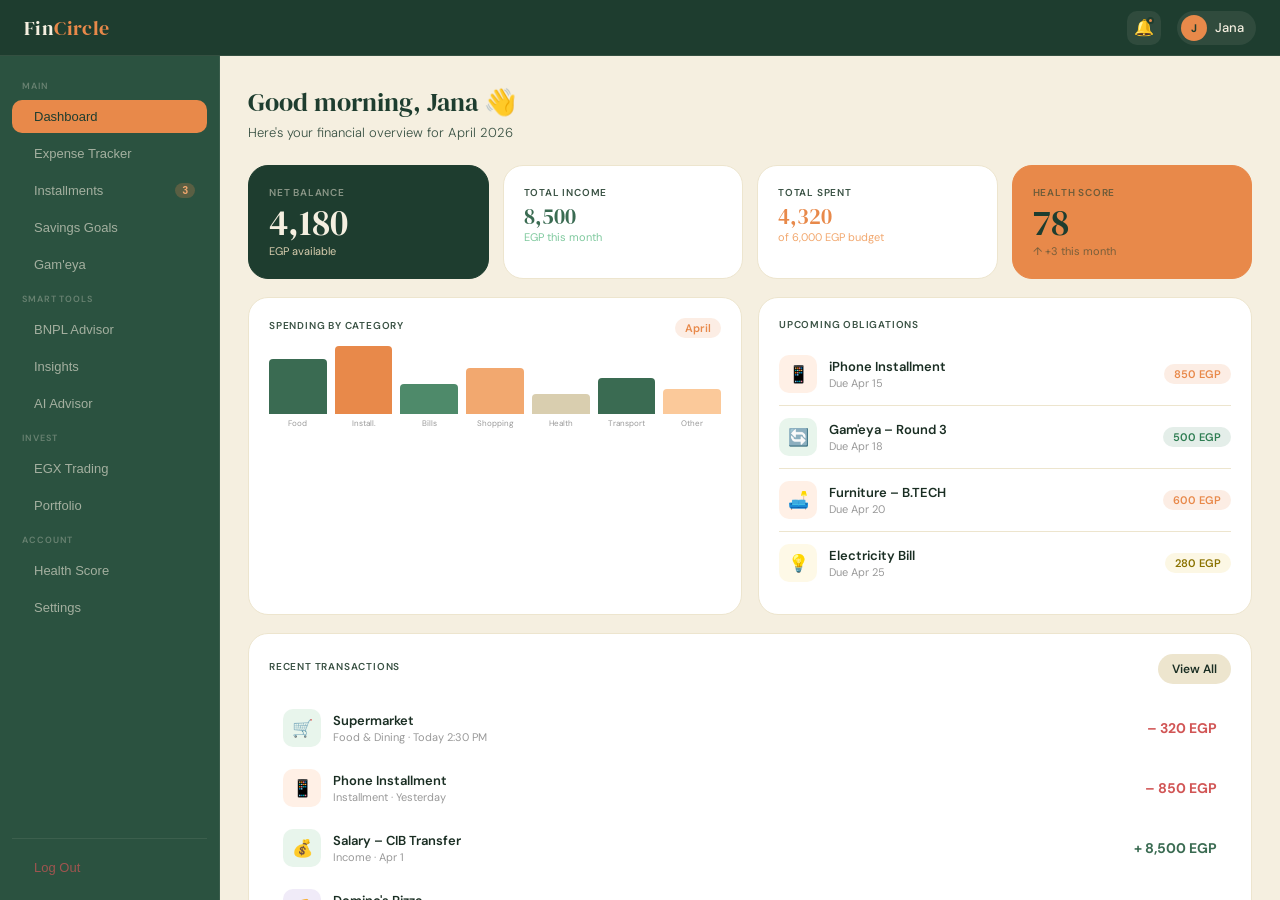
==== index.html @ 79705876 "Update print statement from 'Hello' to 'Goodbye'" ====
<!DOCTYPE html>
<html lang="en">
<head>
<meta charset="UTF-8">
<meta name="viewport" content="width=device-width, initial-scale=1.0">
<title>FinCircle App</title>
<link href="https://fonts.googleapis.com/css2?family=DM+Serif+Display:ital@0;1&family=DM+Sans:opsz,wght@9..40,300;9..40,400;9..40,500;9..40,600&display=swap" rel="stylesheet">
<style>
:root {
  --beige:   #F5EFE0;
  --beige2:  #EDE5CE;
  --beige3:  #D9CEAF;
  --green:   #1E3D2F;
  --green2:  #2B5240;
  --green3:  #3A6B52;
  --green4:  #4E8A6A;
  --orange:  #E8894A;
  --orange2: #F2A86F;
  --orange3: #FBC99A;
  --red:     #D15555;
  --yellow:  #E8C84A;
  --text:    #1A2E23;
  --text2:   #3A5244;
  --r:       14px;
  --r2:      20px;
}
*,*::before,*::after{box-sizing:border-box;margin:0;padding:0}
html,body{height:100%;font-family:'DM Sans',sans-serif;background:var(--green);color:var(--text);overflow:hidden}

/* ─── LAYOUT ─── */
.app{display:grid;grid-template-columns:220px 1fr;grid-template-rows:56px 1fr;height:100vh}

/* ─── TOPBAR ─── */
.topbar{
  grid-column:1/-1;
  background:var(--green);
  border-bottom:1px solid rgba(245,239,224,.1);
  display:flex;align-items:center;justify-content:space-between;
  padding:0 24px;
}
.logo{font-family:'DM Serif Display',serif;font-size:20px;color:var(--beige);letter-spacing:.02em}
.logo span{color:var(--orange)}
.topbar-right{display:flex;align-items:center;gap:16px}
.topbar-right .notif-btn{
  position:relative;background:rgba(245,239,224,.08);border:none;
  width:34px;height:34px;border-radius:10px;cursor:pointer;
  display:flex;align-items:center;justify-content:center;font-size:16px;
  transition:background .15s;
}
.topbar-right .notif-btn:hover{background:rgba(245,239,224,.15)}
.notif-dot{position:absolute;top:6px;right:7px;width:7px;height:7px;background:var(--orange);border-radius:50%;border:2px solid var(--green)}
.user-chip{display:flex;align-items:center;gap:8px;background:rgba(245,239,224,.08);border-radius:50px;padding:4px 12px 4px 4px;cursor:pointer}
.user-avatar{width:26px;height:26px;border-radius:50%;background:var(--orange);display:flex;align-items:center;justify-content:center;font-size:11px;font-weight:700;color:var(--green)}
.user-name{font-size:13px;color:var(--beige);font-weight:500}

/* ─── SIDEBAR ─── */
.sidebar{
  background:var(--green2);
  border-right:1px solid rgba(245,239,224,.07);
  padding:16px 12px;
  display:flex;flex-direction:column;gap:4px;
  overflow-y:auto;
}
.nav-section-label{font-size:9px;color:rgba(245,239,224,.3);text-transform:uppercase;letter-spacing:.1em;padding:8px 10px 4px;font-weight:600}
.nav-item{
  display:flex;align-items:center;gap:10px;
  padding:9px 12px;border-radius:10px;cursor:pointer;
  font-size:13px;font-weight:500;color:rgba(245,239,224,.6);
  transition:all .15s;border:none;background:none;width:100%;text-align:left;
}
.nav-item:hover{background:rgba(245,239,224,.07);color:var(--beige)}
.nav-item.active{background:var(--orange);color:var(--green)}
.nav-item .ni{font-size:15px;flex-shrink:0}
.nav-badge{margin-left:auto;background:rgba(232,137,74,.25);color:var(--orange2);border-radius:10px;padding:2px 7px;font-size:10px;font-weight:600}
.nav-item.active .nav-badge{background:rgba(30,61,47,.2);color:var(--green)}
.sidebar-footer{margin-top:auto;padding-top:12px;border-top:1px solid rgba(245,239,224,.08)}

/* ─── MAIN ─── */
.main{background:var(--beige);overflow-y:auto;position:relative}
.page{display:none;padding:28px;animation:fadeIn .25s ease}
.page.active{display:block}
@keyframes fadeIn{from{opacity:0;transform:translateY(6px)}to{opacity:1;transform:translateY(0)}}

/* ─── COMMON ─── */
.page-title{font-family:'DM Serif Display',serif;font-size:26px;color:var(--green);margin-bottom:4px}
.page-sub{font-size:13px;color:var(--text2);margin-bottom:24px;font-weight:300}
.card{background:white;border-radius:var(--r2);border:1px solid var(--beige2);padding:20px}
.card.green{background:var(--green);border-color:var(--green)}
.card.orange{background:var(--orange);border-color:var(--orange)}
.label{font-size:10px;text-transform:uppercase;letter-spacing:.08em;font-weight:600;color:var(--text2);margin-bottom:6px}
.label.light{color:rgba(245,239,224,.5)}
.val{font-family:'DM Serif Display',serif}
.val.lg{font-size:36px;color:var(--green);line-height:1}
.val.md{font-size:22px;color:var(--green);line-height:1}
.val.light{color:var(--beige)}
.val.orange{color:var(--orange)}
.sub{font-size:11px;color:#999;margin-top:3px}
.sub.green{color:#7FC99E}
.sub.orange{color:var(--orange2)}
.tag{display:inline-flex;align-items:center;gap:4px;border-radius:20px;padding:3px 10px;font-size:11px;font-weight:600}
.tag.green{background:rgba(78,138,106,.15);color:#2E7D52}
.tag.orange{background:rgba(232,137,74,.15);color:var(--orange)}
.tag.red{background:rgba(209,85,85,.12);color:var(--red)}
.tag.yellow{background:rgba(232,200,74,.15);color:#8A7200}
.tag.light{background:rgba(245,239,224,.15);color:var(--orange2)}
.progress-bg{background:var(--beige2);border-radius:4px;height:7px;overflow:hidden;margin-top:8px}
.progress-fill{background:var(--orange);height:7px;border-radius:4px;transition:width .4s}
.progress-fill.green{background:var(--green3)}
.btn{border:none;border-radius:50px;padding:10px 20px;font-family:'DM Sans',sans-serif;font-size:13px;font-weight:600;cursor:pointer;transition:all .2s;display:inline-flex;align-items:center;gap:6px}
.btn.primary{background:var(--orange);color:var(--green)}
.btn.primary:hover{background:var(--orange2);transform:translateY(-1px)}
.btn.secondary{background:var(--beige2);color:var(--text)}
.btn.secondary:hover{background:var(--beige3)}
.btn.ghost{background:rgba(245,239,224,.1);color:var(--beige);border:1px solid rgba(245,239,224,.15)}
.btn.ghost:hover{background:rgba(245,239,224,.18)}
.btn.danger{background:rgba(209,85,85,.12);color:var(--red)}
.btn.sm{padding:7px 14px;font-size:12px}
.divider{height:1px;background:var(--beige2);margin:16px 0}
input,select,textarea{font-family:'DM Sans',sans-serif;font-size:13px;border:1.5px solid var(--beige3);border-radius:10px;padding:9px 12px;width:100%;background:white;color:var(--text);outline:none;transition:border-color .15s}
input:focus,select:focus,textarea:focus{border-color:var(--green3)}
.input-group{display:flex;flex-direction:column;gap:5px;margin-bottom:14px}
.input-label{font-size:12px;font-weight:600;color:var(--text2)}
.grid-2{display:grid;grid-template-columns:1fr 1fr;gap:16px}
.grid-3{display:grid;grid-template-columns:1fr 1fr 1fr;gap:16px}
.grid-4{display:grid;grid-template-columns:repeat(4,1fr);gap:14px}
.flex-row{display:flex;align-items:center;gap:12px}
.flex-between{display:flex;align-items:center;justify-content:space-between}
.row-item{display:flex;align-items:center;gap:12px;padding:12px 0;border-bottom:1px solid var(--beige2)}
.row-item:last-child{border-bottom:none}
.icon-box{width:38px;height:38px;border-radius:10px;display:flex;align-items:center;justify-content:center;font-size:17px;flex-shrink:0}

/* ─── SCORE RING ─── */
.score-ring-wrap{display:flex;flex-direction:column;align-items:center;gap:6px}
.score-ring{position:relative;width:100px;height:100px}
.score-ring svg{transform:rotate(-90deg)}
.score-ring-val{position:absolute;inset:0;display:flex;flex-direction:column;align-items:center;justify-content:center}
.score-ring-val .num{font-family:'DM Serif Display',serif;font-size:28px;color:var(--beige);line-height:1}
.score-ring-val .lbl{font-size:9px;color:rgba(245,239,224,.5);text-transform:uppercase;letter-spacing:.06em}

/* ─── CHARTS ─── */
.bar-chart{display:flex;align-items:flex-end;gap:8px;height:80px;padding-bottom:4px}
.bar-col{flex:1;display:flex;flex-direction:column;align-items:center;gap:4px}
.bar-col .bar{width:100%;border-radius:4px 4px 0 0;transition:opacity .2s;cursor:default}
.bar-col .bar:hover{opacity:.8}
.bar-col .bl{font-size:8px;color:#999}

/* ─── TRANSACTIONS ─── */
.tx-row{display:flex;align-items:center;gap:12px;padding:11px 14px;border-radius:12px;transition:background .15s;cursor:default}
.tx-row:hover{background:var(--beige)}
.tx-info{flex:1}
.tx-name{font-size:13px;font-weight:600;color:var(--text)}
.tx-cat{font-size:11px;color:#999;margin-top:1px}
.tx-amt{font-size:14px;font-weight:700}

/* ─── BNPL RISK ─── */
.risk-meter{display:flex;gap:4px;margin:12px 0}
.risk-seg{flex:1;height:8px;border-radius:4px}
.risk-indicator{display:flex;align-items:center;gap:8px;padding:12px 14px;border-radius:12px;font-size:13px;font-weight:500}

/* ─── AI CHAT ─── */
.chat-wrap{display:flex;flex-direction:column;height:calc(100vh - 56px - 56px - 56px);min-height:400px}
.chat-messages{flex:1;overflow-y:auto;display:flex;flex-direction:column;gap:14px;padding-bottom:8px;scroll-behavior:smooth}
.chat-messages::-webkit-scrollbar{width:4px}
.chat-messages::-webkit-scrollbar-track{background:transparent}
.chat-messages::-webkit-scrollbar-thumb{background:var(--beige3);border-radius:4px}
.msg{display:flex;gap:10px;max-width:85%}
.msg.user{align-self:flex-end;flex-direction:row-reverse}
.msg-bubble{padding:11px 14px;border-radius:16px;font-size:13px;line-height:1.6}
.msg.ai .msg-bubble{background:white;border:1px solid var(--beige2);color:var(--text);border-radius:4px 16px 16px 16px}
.msg.user .msg-bubble{background:var(--green);color:var(--beige);border-radius:16px 4px 16px 16px}
.msg-avatar{width:30px;height:30px;border-radius:50%;flex-shrink:0;display:flex;align-items:center;justify-content:center;font-size:13px}
.msg.ai .msg-avatar{background:var(--orange);color:var(--green);font-weight:700;font-size:11px}
.msg.user .msg-avatar{background:var(--green);color:var(--beige);font-size:12px;font-weight:700}
.chat-input-row{display:flex;gap:10px;padding-top:12px;border-top:1px solid var(--beige2)}
.chat-input{flex:1;border-radius:50px;padding:10px 18px;font-size:13px;resize:none;border:1.5px solid var(--beige3)}
.chat-input:focus{border-color:var(--green3)}
.send-btn{width:40px;height:40px;border-radius:50%;background:var(--orange);border:none;cursor:pointer;display:flex;align-items:center;justify-content:center;font-size:16px;transition:all .15s;flex-shrink:0;margin-top:1px}
.send-btn:hover{background:var(--orange2);transform:scale(1.05)}
.quick-chips{display:flex;gap:8px;flex-wrap:wrap;padding:8px 0 10px}
.chip{background:white;border:1.5px solid var(--beige2);border-radius:50px;padding:5px 12px;font-size:11px;font-weight:500;color:var(--text2);cursor:pointer;transition:all .15s}
.chip:hover{border-color:var(--orange);color:var(--orange);background:rgba(232,137,74,.05)}
.typing-dots{display:flex;gap:4px;align-items:center;padding:4px 0}
.typing-dots span{width:6px;height:6px;border-radius:50%;background:var(--beige3);animation:bounce .9s infinite}
.typing-dots span:nth-child(2){animation-delay:.15s}
.typing-dots span:nth-child(3){animation-delay:.3s}
@keyframes bounce{0%,60%,100%{transform:translateY(0)}30%{transform:translateY(-5px)}}

/* ─── MODALS ─── */
.modal-overlay{position:fixed;inset:0;background:rgba(0,0,0,.4);z-index:200;display:none;align-items:center;justify-content:center;backdrop-filter:blur(3px)}
.modal-overlay.open{display:flex}
.modal{background:white;border-radius:24px;padding:28px;width:420px;max-width:90vw;max-height:80vh;overflow-y:auto;animation:fadeIn .2s ease}
.modal-title{font-family:'DM Serif Display',serif;font-size:22px;color:var(--green);margin-bottom:16px}
.modal-close{position:absolute;top:16px;right:16px;background:var(--beige2);border:none;width:30px;height:30px;border-radius:50%;cursor:pointer;font-size:16px;display:flex;align-items:center;justify-content:center}

/* ─── GAMEYEA ─── */
.gam-card{background:white;border:1px solid var(--beige2);border-radius:var(--r2);padding:18px;cursor:pointer;transition:all .2s}
.gam-card:hover{transform:translateY(-2px);box-shadow:0 8px 24px rgba(30,61,47,.08)}
.member-dots{display:flex;gap:-4px;margin-top:10px}
.mdot{width:26px;height:26px;border-radius:50%;background:var(--green3);border:2px solid white;display:flex;align-items:center;justify-content:center;font-size:10px;color:var(--beige);font-weight:600;margin-left:-6px}
.mdot:first-child{margin-left:0}

/* ─── EGX ─── */
.stock-row{display:flex;align-items:center;gap:12px;padding:12px 14px;border-radius:12px;cursor:pointer;transition:background .15s}
.stock-row:hover{background:var(--beige)}
.stock-ticker{font-weight:700;font-size:13px;color:var(--green);width:60px}
.stock-name{flex:1;font-size:12px;color:var(--text2)}
.stock-price{font-size:13px;font-weight:700;color:var(--text);text-align:right}
.stock-change{font-size:11px;font-weight:600;text-align:right;min-width:50px}
.stock-up{color:#2E7D52}
.stock-down{color:var(--red)}
.mini-chart{display:flex;align-items:flex-end;gap:2px;height:28px}
.mc-bar{width:5px;border-radius:2px 2px 0 0}

/* ─── GOALS ─── */
.goal-card{background:white;border:1px solid var(--beige2);border-radius:var(--r2);padding:18px}

/* scrollbar */
.sidebar::-webkit-scrollbar,.main::-webkit-scrollbar{width:4px}
.sidebar::-webkit-scrollbar-track,.main::-webkit-scrollbar-track{background:transparent}
.sidebar::-webkit-scrollbar-thumb{background:rgba(245,239,224,.1);border-radius:4px}
.main::-webkit-scrollbar-thumb{background:var(--beige3);border-radius:4px}
</style>
</head>
<body>
<div class="app">

<!-- TOPBAR -->
<div class="topbar">
  <div class="logo">Fin<span>Circle</span></div>
  <div class="topbar-right">
    <button class="notif-btn">🔔<span class="notif-dot"></span></button>
    <div class="user-chip">
      <div class="user-avatar">J</div>
      <span class="user-name">Jana</span>
    </div>
  </div>
</div>

<!-- SIDEBAR -->
<div class="sidebar">
  <div class="nav-section-label">Main</div>
  <button class="nav-item active" onclick="showPage('dashboard',this)"><span class="ni"></span>Dashboard</button>
  <button class="nav-item" onclick="showPage('expenses',this)"><span class="ni"></span>Expense Tracker</button>
  <button class="nav-item" onclick="showPage('installments',this)"><span class="ni"></span>Installments<span class="nav-badge">3</span></button>
  <button class="nav-item" onclick="showPage('savings',this)"><span class="ni"></span>Savings Goals</button>
  <button class="nav-item" onclick="showPage('gameya',this)"><span class="ni"></span>Gam'eya</button>

  <div class="nav-section-label">Smart Tools</div>
  <button class="nav-item" onclick="showPage('bnpl',this)"><span class="ni"></span>BNPL Advisor</button>
  <button class="nav-item" onclick="showPage('insights',this)"><span class="ni"></span>Insights</button>
  <button class="nav-item" onclick="showPage('ai',this)"><span class="ni"></span>AI Advisor</button>

  <div class="nav-section-label">Invest</div>
  <button class="nav-item" onclick="showPage('egx',this)"><span class="ni"></span>EGX Trading</button>
  <button class="nav-item" onclick="showPage('portfolio',this)"><span class="ni"></span>Portfolio</button>

  <div class="nav-section-label">Account</div>
  <button class="nav-item" onclick="showPage('health',this)"><span class="ni"></span>Health Score</button>
  <button class="nav-item" onclick="showPage('settings',this)"><span class="ni"></span>Settings</button>

  <div class="sidebar-footer">
    <button class="nav-item" style="color:rgba(209,85,85,.7)"><span class="ni"></span>Log Out</button>
  </div>
</div>

<!-- MAIN PAGES -->
<div class="main">

<!-- ══════════ DASHBOARD ══════════ -->
<div class="page active" id="page-dashboard">
  <div class="page-title">Good morning, Jana 👋</div>
  <div class="page-sub">Here's your financial overview for April 2026</div>

  <!-- top row -->
  <div class="grid-4" style="margin-bottom:18px">
    <div class="card green">
      <div class="label light">Net Balance</div>
      <div class="val lg light">4,180</div>
      <div class="sub" style="color:var(--beige3)">EGP available</div>
    </div>
    <div class="card">
      <div class="label">Total Income</div>
      <div class="val md" style="color:var(--green3)">8,500</div>
      <div class="sub green">EGP this month</div>
    </div>
    <div class="card">
      <div class="label">Total Spent</div>
      <div class="val md orange">4,320</div>
      <div class="sub orange">of 6,000 EGP budget</div>
    </div>
    <div class="card orange">
      <div class="label" style="color:rgba(30,61,47,.6)">Health Score</div>
      <div class="val lg" style="color:var(--green);font-size:36px">78</div>
      <div class="sub" style="color:rgba(30,61,47,.55)">↑ +3 this month</div>
    </div>
  </div>

  <div class="grid-2" style="margin-bottom:18px">
    <!-- spending chart -->
    <div class="card">
      <div class="flex-between" style="margin-bottom:14px">
        <div>
          <div class="label">Spending by Category</div>
        </div>
        <span class="tag orange">April</span>
      </div>
      <div class="bar-chart">
        <div class="bar-col"><div class="bar" style="height:55px;background:var(--green3)"></div><div class="bl">Food</div></div>
        <div class="bar-col"><div class="bar" style="height:68px;background:var(--orange)"></div><div class="bl">Install.</div></div>
        <div class="bar-col"><div class="bar" style="height:30px;background:var(--green4)"></div><div class="bl">Bills</div></div>
        <div class="bar-col"><div class="bar" style="height:46px;background:var(--orange2)"></div><div class="bl">Shopping</div></div>
        <div class="bar-col"><div class="bar" style="height:20px;background:var(--beige3)"></div><div class="bl">Health</div></div>
        <div class="bar-col"><div class="bar" style="height:36px;background:var(--green3)"></div><div class="bl">Transport</div></div>
        <div class="bar-col"><div class="bar" style="height:25px;background:var(--orange3)"></div><div class="bl">Other</div></div>
      </div>
    </div>

    <!-- upcoming -->
    <div class="card">
      <div class="label" style="margin-bottom:12px">Upcoming Obligations</div>
      <div class="row-item">
        <div class="icon-box" style="background:#FFF0E6">📱</div>
        <div style="flex:1"><div class="tx-name">iPhone Installment</div><div class="tx-cat">Due Apr 15</div></div>
        <span class="tag orange">850 EGP</span>
      </div>
      <div class="row-item">
        <div class="icon-box" style="background:#E8F5EC">🔄</div>
        <div style="flex:1"><div class="tx-name">Gam'eya – Round 3</div><div class="tx-cat">Due Apr 18</div></div>
        <span class="tag green">500 EGP</span>
      </div>
      <div class="row-item">
        <div class="icon-box" style="background:#FFF0E6">🛋️</div>
        <div style="flex:1"><div class="tx-name">Furniture – B.TECH</div><div class="tx-cat">Due Apr 20</div></div>
        <span class="tag orange">600 EGP</span>
      </div>
      <div class="row-item">
        <div class="icon-box" style="background:#FEF9E7">💡</div>
        <div style="flex:1"><div class="tx-name">Electricity Bill</div><div class="tx-cat">Due Apr 25</div></div>
        <span class="tag yellow">280 EGP</span>
      </div>
    </div>
  </div>

  <!-- recent transactions -->
  <div class="card">
    <div class="flex-between" style="margin-bottom:14px">
      <div class="label">Recent Transactions</div>
      <button class="btn secondary sm" onclick="showPage('expenses',document.querySelector('[onclick*=expenses]'))">View All</button>
    </div>
    <div class="tx-row"><div class="icon-box" style="background:#E8F5EC">🛒</div><div class="tx-info"><div class="tx-name">Supermarket</div><div class="tx-cat">Food & Dining · Today 2:30 PM</div></div><div class="tx-amt" style="color:var(--red)">– 320 EGP</div></div>
    <div class="tx-row"><div class="icon-box" style="background:#FFF0E6">📱</div><div class="tx-info"><div class="tx-name">Phone Installment</div><div class="tx-cat">Installment · Yesterday</div></div><div class="tx-amt" style="color:var(--red)">– 850 EGP</div></div>
    <div class="tx-row"><div class="icon-box" style="background:#E8F5EC">💰</div><div class="tx-info"><div class="tx-name">Salary – CIB Transfer</div><div class="tx-cat">Income · Apr 1</div></div><div class="tx-amt" style="color:var(--green3)">+ 8,500 EGP</div></div>
    <div class="tx-row"><div class="icon-box" style="background:#F0EBF8">🍕</div><div class="tx-info"><div class="tx-name">Domino's Pizza</div><div class="tx-cat">Food & Dining · Mar 31</div></div><div class="tx-amt" style="color:var(--red)">– 180 EGP</div></div>
  </div>
</div>

<!-- ══════════ EXPENSES ══════════ -->
<div class="page" id="page-expenses">
  <div class="flex-between" style="margin-bottom:4px">
    <div class="page-title">Expense Tracker</div>
    <button class="btn primary" onclick="document.getElementById('addExpenseModal').classList.add('open')">+ Add Transaction</button>
  </div>
  <div class="page-sub">Track every pound. Know where it goes.</div>

  <div class="grid-3" style="margin-bottom:20px">
    <div class="card green"><div class="label light">Balance</div><div class="val lg light">4,180</div><div class="sub" style="color:var(--beige3)">EGP</div></div>
    <div class="card"><div class="label">Income</div><div class="val md" style="color:var(--green3)">8,500</div><div class="sub">EGP this month</div></div>
    <div class="card"><div class="label">Expenses</div><div class="val md orange">4,320</div><div class="sub">EGP this month</div></div>
  </div>

  <!-- filters -->
  <div class="card" style="margin-bottom:16px;padding:14px 18px">
    <div class="flex-row" style="flex-wrap:wrap;gap:8px">
      <input placeholder="Search transactions…" style="max-width:220px">
      <select style="max-width:150px"><option>All Categories</option><option>Food & Dining</option><option>Transport</option><option>Bills</option><option>Shopping</option><option>Entertainment</option><option>Health</option><option>Education</option><option>Housing</option></select>
      <select style="max-width:130px"><option>This Month</option><option>This Week</option><option>Last Month</option><option>Custom</option></select>
      <select style="max-width:130px"><option>All Types</option><option>Income</option><option>Expense</option></select>
    </div>
  </div>

  <div class="card">
    <div class="tx-row"><div class="icon-box" style="background:#E8F5EC">🛒</div><div class="tx-info"><div class="tx-name">Supermarket – Carrefour</div><div class="tx-cat">Food & Dining · Apr 10, 2:30 PM</div></div><div class="tx-amt" style="color:var(--red)">– 320 EGP</div></div>
    <div class="tx-row"><div class="icon-box" style="background:#FFF0E6">📱</div><div class="tx-info"><div class="tx-name">iPhone 15 Installment</div><div class="tx-cat">Installment · Apr 9</div></div><div class="tx-amt" style="color:var(--red)">– 850 EGP</div></div>
    <div class="tx-row"><div class="icon-box" style="background:#E8F5EC">💰</div><div class="tx-info"><div class="tx-name">Salary – CIB</div><div class="tx-cat">Income · Apr 1</div></div><div class="tx-amt" style="color:var(--green3)">+ 8,500 EGP</div></div>
    <div class="tx-row"><div class="icon-box" style="background:#F0EBF8">🍕</div><div class="tx-info"><div class="tx-name">Domino's Pizza</div><div class="tx-cat">Food & Dining · Mar 31</div></div><div class="tx-amt" style="color:var(--red)">– 180 EGP</div></div>
    <div class="tx-row"><div class="icon-box" style="background:#EBF4FB">🚗</div><div class="tx-info"><div class="tx-name">Uber</div><div class="tx-cat">Transport · Mar 30</div></div><div class="tx-amt" style="color:var(--red)">– 95 EGP</div></div>
    <div class="tx-row"><div class="icon-box" style="background:#FFF0E6">🛍️</div><div class="tx-info"><div class="tx-name">H&M – City Stars</div><div class="tx-cat">Shopping · Mar 29</div></div><div class="tx-amt" style="color:var(--red)">– 650 EGP</div></div>
    <div class="tx-row"><div class="icon-box" style="background:#FEF9E7">💡</div><div class="tx-info"><div class="tx-name">Electricity Bill</div><div class="tx-cat">Bills & Utilities · Mar 28</div></div><div class="tx-amt" style="color:var(--red)">– 280 EGP</div></div>
    <div class="tx-row"><div class="icon-box" style="background:#E8F5EC">💊</div><div class="tx-info"><div class="tx-name">Pharmacy – Seif</div><div class="tx-cat">Health & Medical · Mar 27</div></div><div class="tx-amt" style="color:var(--red)">– 145 EGP</div></div>
  </div>
</div>

<!-- ══════════ INSTALLMENTS ══════════ -->
<div class="page" id="page-installments">
  <div class="flex-between" style="margin-bottom:4px">
    <div class="page-title">Installment Manager</div>
    <button class="btn primary">+ Add Plan</button>
  </div>
  <div class="page-sub">All your taqseet plans in one place.</div>

  <div class="grid-3" style="margin-bottom:20px">
    <div class="card green"><div class="label light">Monthly Obligation</div><div class="val md light">1,950</div><div class="sub" style="color:var(--orange2)">EGP / month</div></div>
    <div class="card"><div class="label">Active Plans</div><div class="val md">3</div><div class="sub">plans running</div></div>
    <div class="card"><div class="label">Next Due</div><div class="val" style="font-size:16px;font-weight:600;color:var(--orange);margin-top:6px">Apr 15</div><div class="sub orange">iPhone · 850 EGP</div></div>
  </div>

  <!-- Active -->
  <div style="margin-bottom:10px;font-size:12px;font-weight:600;color:var(--text2);text-transform:uppercase;letter-spacing:.06em">Active</div>
  <div style="display:flex;flex-direction:column;gap:12px;margin-bottom:20px">
    <div class="card" style="padding:18px 20px">
      <div class="flex-between" style="margin-bottom:10px">
        <div class="flex-row"><div class="icon-box" style="background:#FFF0E6">📱</div><div><div style="font-weight:600;font-size:14px">iPhone 15 – Vodafone</div><div style="font-size:11px;color:#999">Started Oct 2024 · Monthly</div></div></div>
        <span class="tag orange">Due Apr 15</span>
      </div>
      <div class="grid-4">
        <div><div class="label">Monthly</div><div style="font-weight:700;font-size:14px;color:var(--orange)">850 EGP</div></div>
        <div><div class="label">Remaining</div><div style="font-weight:700;font-size:14px">18 / 24</div></div>
        <div><div class="label">Total Left</div><div style="font-weight:700;font-size:14px">15,300 EGP</div></div>
        <div><div class="label">Status</div><span class="tag green" style="margin-top:6px">On Time</span></div>
      </div>
      <div class="progress-bg"><div class="progress-fill green" style="width:25%"></div></div>
      <div style="font-size:10px;color:#999;margin-top:4px">6 of 24 payments completed</div>
    </div>
    <div class="card" style="padding:18px 20px">
      <div class="flex-between" style="margin-bottom:10px">
        <div class="flex-row"><div class="icon-box" style="background:#F0EBF8">🛋️</div><div><div style="font-weight:600;font-size:14px">Furniture Set – B.TECH</div><div style="font-size:11px;color:#999">Started Feb 2026 · Monthly</div></div></div>
        <span class="tag orange">Due Apr 20</span>
      </div>
      <div class="grid-4">
        <div><div class="label">Monthly</div><div style="font-weight:700;font-size:14px;color:var(--orange)">600 EGP</div></div>
        <div><div class="label">Remaining</div><div style="font-weight:700;font-size:14px">9 / 12</div></div>
        <div><div class="label">Total Left</div><div style="font-weight:700;font-size:14px">5,400 EGP</div></div>
        <div><div class="label">Status</div><span class="tag green" style="margin-top:6px">On Time</span></div>
      </div>
      <div class="progress-bg"><div class="progress-fill green" style="width:25%"></div></div>
      <div style="font-size:10px;color:#999;margin-top:4px">3 of 12 payments completed</div>
    </div>
    <div class="card" style="padding:18px 20px">
      <div class="flex-between" style="margin-bottom:10px">
        <div class="flex-row"><div class="icon-box" style="background:#EBF4FB">💻</div><div><div style="font-weight:600;font-size:14px">MacBook Air – eXtra</div><div style="font-size:11px;color:#999">Started Jan 2026 · Monthly</div></div></div>
        <span class="tag red">Overdue!</span>
      </div>
      <div class="grid-4">
        <div><div class="label">Monthly</div><div style="font-weight:700;font-size:14px;color:var(--red)">500 EGP</div></div>
        <div><div class="label">Remaining</div><div style="font-weight:700;font-size:14px">21 / 24</div></div>
        <div><div class="label">Total Left</div><div style="font-weight:700;font-size:14px">10,500 EGP</div></div>
        <div><div class="label">Status</div><span class="tag red" style="margin-top:6px">Overdue</span></div>
      </div>
      <div class="progress-bg"><div class="progress-fill" style="width:12.5%;background:var(--red)"></div></div>
      <div style="font-size:10px;color:var(--red);margin-top:4px">3 of 24 payments completed — payment was missed</div>
    </div>
  </div>
</div>

<!-- ══════════ SAVINGS ══════════ -->
<div class="page" id="page-savings">
  <div class="flex-between" style="margin-bottom:4px">
    <div class="page-title">Savings Goals</div>
    <button class="btn primary">+ New Goal</button>
  </div>
  <div class="page-sub">Turn your intentions into habits.</div>

  <div class="grid-2" style="margin-bottom:16px">
    <div class="card green"><div class="label light">Total Saved</div><div class="val lg light">8,250</div><div class="sub" style="color:var(--beige3)">EGP across all goals</div></div>
    <div class="card"><div class="label">Total Target</div><div class="val md">32,000</div><div class="sub">EGP combined</div></div>
  </div>

  <div style="display:flex;flex-direction:column;gap:14px">
    <div class="goal-card">
      <div class="flex-between" style="margin-bottom:10px">
        <div class="flex-row"><div class="icon-box" style="background:#E8F5EC">✈️</div><div><div style="font-weight:600;font-size:15px">Europe Trip 2027</div><div style="font-size:11px;color:#999">Target: Dec 2026</div></div></div>
        <span class="tag green">On Track</span>
      </div>
      <div class="flex-between" style="margin-bottom:6px"><span style="font-size:13px;color:var(--text2)">Saved: <b>4,500 EGP</b></span><span style="font-size:13px;color:var(--text2)">Target: <b>15,000 EGP</b></span></div>
      <div class="progress-bg"><div class="progress-fill" style="width:30%"></div></div>
      <div style="font-size:11px;color:#999;margin-top:6px">30% complete · ~18 months at current rate</div>
      <div style="margin-top:12px;display:flex;gap:8px"><button class="btn secondary sm">+ Add Contribution</button><button class="btn secondary sm">Edit Goal</button></div>
    </div>
    <div class="goal-card">
      <div class="flex-between" style="margin-bottom:10px">
        <div class="flex-row"><div class="icon-box" style="background:#FFF0E6">🚗</div><div><div style="font-weight:600;font-size:15px">Car Down Payment</div><div style="font-size:11px;color:#999">Target: Jun 2027</div></div></div>
        <span class="tag yellow">Needs Boost</span>
      </div>
      <div class="flex-between" style="margin-bottom:6px"><span style="font-size:13px;color:var(--text2)">Saved: <b>2,200 EGP</b></span><span style="font-size:13px;color:var(--text2)">Target: <b>12,000 EGP</b></span></div>
      <div class="progress-bg"><div class="progress-fill" style="width:18%"></div></div>
      <div style="font-size:11px;color:var(--orange);margin-top:6px">18% complete · increase monthly contribution to stay on track</div>
      <div style="margin-top:12px;display:flex;gap:8px"><button class="btn secondary sm">+ Add Contribution</button><button class="btn secondary sm">Edit Goal</button></div>
    </div>
    <div class="goal-card">
      <div class="flex-between" style="margin-bottom:10px">
        <div class="flex-row"><div class="icon-box" style="background:#E8F5EC">🏠</div><div><div style="font-weight:600;font-size:15px">Emergency Fund</div><div style="font-size:11px;color:#999">No target date</div></div></div>
        <span class="tag green">Healthy</span>
      </div>
      <div class="flex-between" style="margin-bottom:6px"><span style="font-size:13px;color:var(--text2)">Saved: <b>1,550 EGP</b></span><span style="font-size:13px;color:var(--text2)">Target: <b>5,000 EGP</b></span></div>
      <div class="progress-bg"><div class="progress-fill green" style="width:31%"></div></div>
      <div style="font-size:11px;color:#999;margin-top:6px">31% complete</div>
      <div style="margin-top:12px;display:flex;gap:8px"><button class="btn secondary sm">+ Add Contribution</button><button class="btn secondary sm">Edit Goal</button></div>
    </div>
  </div>
</div>

<!-- ══════════ GAM'EYA ══════════ -->
<div class="page" id="page-gameya">
  <div class="flex-between" style="margin-bottom:4px">
    <div class="page-title">Digital Gam'eya</div>
    <button class="btn primary">+ Create Group</button>
  </div>
  <div class="page-sub">Egypt's rotating savings system, managed digitally.</div>

  <div class="grid-3" style="margin-bottom:20px">
    <div class="card green"><div class="label light">Active Groups</div><div class="val lg light">2</div><div class="sub" style="color:var(--beige3)">groups joined</div></div>
    <div class="card"><div class="label">Monthly Contribution</div><div class="val md orange">500</div><div class="sub">EGP / month</div></div>
    <div class="card"><div class="label">You Collect</div><div class="val" style="font-size:16px;font-weight:600;color:var(--green);margin-top:6px">June 2026</div><div class="sub green">Round 6 · Family Group</div></div>
  </div>

  <div style="display:flex;flex-direction:column;gap:14px">
    <div class="gam-card">
      <div class="flex-between" style="margin-bottom:12px">
        <div><div style="font-weight:700;font-size:16px;color:var(--green)">Family Savings Circle</div><div style="font-size:12px;color:#999;margin-top:2px">Started Jan 2026 · 12 members · Monthly</div></div>
        <span class="tag green">Admin</span>
      </div>
      <div class="grid-4" style="margin-bottom:12px">
        <div><div class="label">Contribution</div><div style="font-weight:700;font-size:14px">500 EGP</div></div>
        <div><div class="label">Pool Size</div><div style="font-weight:700;font-size:14px">6,000 EGP</div></div>
        <div><div class="label">Current Round</div><div style="font-weight:700;font-size:14px">3 / 12</div></div>
        <div><div class="label">Next Collection</div><div style="font-weight:700;font-size:14px;color:var(--orange)">Apr 18</div></div>
      </div>
      <div class="member-dots">
        <div class="mdot">JM</div><div class="mdot">AK</div><div class="mdot">SR</div><div class="mdot">MH</div><div class="mdot" style="background:var(--beige3);color:var(--text2)">+8</div>
      </div>
      <div style="margin-top:12px;display:flex;gap:8px"><button class="btn secondary sm">View Schedule</button><button class="btn secondary sm">Record Payment</button></div>
    </div>
    <div class="gam-card">
      <div class="flex-between" style="margin-bottom:12px">
        <div><div style="font-weight:700;font-size:16px;color:var(--green)">Friends Circle</div><div style="font-size:12px;color:#999;margin-top:2px">Started Mar 2026 · 6 members · Monthly</div></div>
        <span class="tag orange">Member</span>
      </div>
      <div class="grid-4" style="margin-bottom:12px">
        <div><div class="label">Contribution</div><div style="font-weight:700;font-size:14px">300 EGP</div></div>
        <div><div class="label">Pool Size</div><div style="font-weight:700;font-size:14px">1,800 EGP</div></div>
        <div><div class="label">Current Round</div><div style="font-weight:700;font-size:14px">1 / 6</div></div>
        <div><div class="label">You Collect</div><div style="font-weight:700;font-size:14px;color:var(--green3)">Aug 2026</div></div>
      </div>
      <div class="member-dots">
        <div class="mdot">JM</div><div class="mdot">NK</div><div class="mdot">LO</div><div class="mdot">PR</div><div class="mdot">AS</div><div class="mdot">YB</div>
      </div>
      <div style="margin-top:12px;display:flex;gap:8px"><button class="btn secondary sm">View Schedule</button><button class="btn secondary sm">Record Payment</button></div>
    </div>
  </div>
</div>

<!-- ══════════ BNPL ADVISOR ══════════ -->
<div class="page" id="page-bnpl">
  <div class="page-title">BNPL Advisor</div>
  <div class="page-sub">Know before you owe. Calculate if you can afford this installment.</div>

  <div class="grid-2">
    <!-- form -->
    <div class="card">
      <div style="font-size:15px;font-weight:600;color:var(--green);margin-bottom:16px">New Purchase Assessment</div>
      <div class="input-group"><div class="input-label">Item Name</div><input id="bnplItem" placeholder="e.g. Samsung TV" value="Samsung 65″ TV"></div>
      <div class="grid-2">
        <div class="input-group"><div class="input-label">Total Price (EGP)</div><input id="bnplPrice" type="number" value="18000"></div>
        <div class="input-group"><div class="input-label">Down Payment (EGP)</div><input id="bnplDown" type="number" value="3000"></div>
      </div>
      <div class="grid-2">
        <div class="input-group"><div class="input-label">Monthly Instalment (EGP)</div><input id="bnplMonthly" type="number" value="1000"></div>
        <div class="input-group"><div class="input-label">Duration (months)</div><input id="bnplMonths" type="number" value="15"></div>
      </div>
      <div class="input-group"><div class="input-label">Your Monthly Income (EGP)</div><input id="bnplIncome" type="number" value="8500"></div>
      <button class="btn primary" style="width:100%;justify-content:center;margin-top:4px" onclick="calcBNPL()">Calculate Risk →</button>
    </div>

    <!-- result -->
    <div class="card" id="bnplResult">
      <div style="font-size:15px;font-weight:600;color:var(--green);margin-bottom:16px">Risk Assessment</div>
      <div style="font-size:13px;color:var(--text2);line-height:1.7;padding:30px 0;text-align:center;opacity:.5">Fill in the form and click Calculate to see your risk assessment.</div>
    </div>
  </div>

  <!-- existing obligations -->
  <div class="card" style="margin-top:16px">
    <div class="label" style="margin-bottom:12px">Your Current Monthly Obligations</div>
    <div class="grid-3">
      <div class="row-item" style="border:none;padding:8px 0"><div class="icon-box" style="background:#FFF0E6">📱</div><div style="flex:1"><div class="tx-name">iPhone 15</div><div class="tx-cat">Installment</div></div><div style="font-weight:600;color:var(--orange)">850 EGP</div></div>
      <div class="row-item" style="border:none;padding:8px 0"><div class="icon-box" style="background:#F0EBF8">🛋️</div><div style="flex:1"><div class="tx-name">Furniture</div><div class="tx-cat">Installment</div></div><div style="font-weight:600;color:var(--orange)">600 EGP</div></div>
      <div class="row-item" style="border:none;padding:8px 0"><div class="icon-box" style="background:#E8F5EC">🔄</div><div style="flex:1"><div class="tx-name">Gam'eya</div><div class="tx-cat">Contribution</div></div><div style="font-weight:600;color:var(--green3)">500 EGP</div></div>
    </div>
    <div class="divider"></div>
    <div class="flex-between"><span style="font-size:13px;font-weight:600;color:var(--text2)">Total existing monthly obligations</span><span style="font-weight:700;font-size:16px;color:var(--orange)">1,950 EGP</span></div>
  </div>
</div>

<!-- ══════════ INSIGHTS ══════════ -->
<div class="page" id="page-insights">
  <div class="page-title">Predictive Insights</div>
  <div class="page-sub">AI-powered forecasts from your spending patterns.</div>

  <div class="grid-2" style="margin-bottom:16px">
    <div class="card" style="border-left:4px solid var(--orange)">
      <div class="flex-row" style="margin-bottom:8px"><span style="font-size:22px">⚠️</span><div style="font-weight:700;font-size:15px;color:var(--orange)">Budget Burnout Alert</div></div>
      <div style="font-size:13px;color:var(--text2);line-height:1.6">At your current spending rate of <b>144 EGP/day</b>, you will exhaust your monthly budget <b>6 days before</b> the end of April. Reduce dining out by 20% to stay safe.</div>
      <div style="margin-top:10px"><span class="tag orange">Estimated · 87% confidence</span></div>
    </div>
    <div class="card" style="border-left:4px solid var(--green3)">
      <div class="flex-row" style="margin-bottom:8px"><span style="font-size:22px">💡</span><div style="font-weight:700;font-size:15px;color:var(--green3)">Savings Opportunity</div></div>
      <div style="font-size:13px;color:var(--text2);line-height:1.6">You could save an extra <b>620 EGP/month</b> by reducing Food & Dining (top overspend) and Shopping (2nd) by 20%. That's <b>7,440 EGP/year</b>.</div>
      <div style="margin-top:10px"><span class="tag green">Forecast · Based on 3-month average</span></div>
    </div>
    <div class="card" style="border-left:4px solid var(--yellow)">
      <div class="flex-row" style="margin-bottom:8px"><span style="font-size:22px">📅</span><div style="font-weight:700;font-size:15px;color:#A07800">High Obligation Month Ahead</div></div>
      <div style="font-size:13px;color:var(--text2);line-height:1.6">May 2026 will be your heaviest installment month with <b>2,450 EGP</b> in obligations due. Plan now by setting aside extra savings in April.</div>
      <div style="margin-top:10px"><span class="tag yellow">3-month forecast</span></div>
    </div>
    <div class="card" style="border-left:4px solid #9B59B6">
      <div class="flex-row" style="margin-bottom:8px"><span style="font-size:22px">📌</span><div style="font-weight:700;font-size:15px;color:#6C3483">Persistent Overspend</div></div>
      <div style="font-size:13px;color:var(--text2);line-height:1.6">You've exceeded your <b>Food & Dining</b> average for 3 consecutive months. Your average spend is 920 EGP vs. a healthier target of 700 EGP.</div>
      <div style="margin-top:10px"><span class="tag" style="background:rgba(155,89,182,.1);color:#6C3483">3-month pattern</span></div>
    </div>
  </div>

  <!-- forecast chart -->
  <div class="card">
    <div class="label" style="margin-bottom:14px">Monthly Instalment Load — Next 3 Months</div>
    <div class="grid-3">
      <div style="text-align:center">
        <div style="font-size:12px;color:var(--text2);margin-bottom:6px">April 2026</div>
        <div style="height:80px;background:var(--beige);border-radius:10px;display:flex;align-items:flex-end;justify-content:center;padding-bottom:6px;border:1px solid var(--beige2)"><div style="width:40px;background:var(--orange);border-radius:4px 4px 0 0;height:46%"></div></div>
        <div style="font-weight:700;color:var(--orange);margin-top:6px">1,950 EGP</div>
      </div>
      <div style="text-align:center">
        <div style="font-size:12px;color:var(--text2);margin-bottom:6px">May 2026</div>
        <div style="height:80px;background:var(--beige);border-radius:10px;display:flex;align-items:flex-end;justify-content:center;padding-bottom:6px;border:1px solid var(--beige2)"><div style="width:40px;background:var(--red);border-radius:4px 4px 0 0;height:58%"></div></div>
        <div style="font-weight:700;color:var(--red);margin-top:6px">2,450 EGP ⚠️</div>
      </div>
      <div style="text-align:center">
        <div style="font-size:12px;color:var(--text2);margin-bottom:6px">June 2026</div>
        <div style="height:80px;background:var(--beige);border-radius:10px;display:flex;align-items:flex-end;justify-content:center;padding-bottom:6px;border:1px solid var(--beige2)"><div style="width:40px;background:var(--green3);border-radius:4px 4px 0 0;height:35%"></div></div>
        <div style="font-weight:700;color:var(--green3);margin-top:6px">1,450 EGP</div>
      </div>
    </div>
  </div>
</div>

<!-- ══════════ AI ADVISOR ══════════ -->
<div class="page" id="page-ai" style="padding:20px 28px;display:flex;flex-direction:column;height:calc(100vh - 56px)">
  <div class="page-title">AI Financial Advisor ✨</div>
  <div class="page-sub" style="margin-bottom:12px">Ask anything about your finances. Powered by your real data.</div>

  <div class="quick-chips">
    <div class="chip" onclick="sendChip(this)">Can I afford a new laptop?</div>
    <div class="chip" onclick="sendChip(this)">Why is my score 78?</div>
    <div class="chip" onclick="sendChip(this)">How do I save faster?</div>
    <div class="chip" onclick="sendChip(this)">Am I overspending on food?</div>
    <div class="chip" onclick="sendChip(this)">Best installment plan for a TV?</div>
    <div class="chip" onclick="sendChip(this)">Summarize my April finances</div>
  </div>

  <div style="background:white;border-radius:var(--r2);border:1px solid var(--beige2);padding:20px;display:flex;flex-direction:column;flex:1;overflow:hidden">
    <div class="chat-messages" id="chatMessages">
      <div class="msg ai">
        <div class="msg-avatar">FC</div>
        <div class="msg-bubble">Hello Jana! 👋 I'm your FinCircle AI Advisor. I have full access to your financial data — your balance, installments, savings goals, Gam'eya groups, and spending history.<br><br>How can I help you today? You can ask me anything from "can I afford this?" to "why did I overspend last month."</div>
      </div>
    </div>
    <div class="chat-input-row">
      <input class="chat-input" id="chatInput" placeholder="Ask about your finances…" onkeydown="if(event.key==='Enter')sendMsg()">
      <button class="send-btn" onclick="sendMsg()">→</button>
    </div>
  </div>
</div>

<!-- ══════════ EGX TRADING ══════════ -->
<div class="page" id="page-egx">
  <div class="page-title">EGX Paper Trading</div>
  <div class="page-sub">Practice investing on Egypt's stock exchange. Zero risk, real learning.</div>

  <div style="background:rgba(209,85,85,.06);border:1px solid rgba(209,85,85,.2);border-radius:12px;padding:10px 16px;margin-bottom:20px;font-size:12px;color:var(--red)">⚠️ All trading is simulated for educational purposes only. No real money is involved.</div>

  <div class="grid-4" style="margin-bottom:18px">
    <div class="card green"><div class="label light">Virtual Balance</div><div class="val md light">50,000</div><div class="sub" style="color:var(--beige3)">EGP</div></div>
    <div class="card"><div class="label">Portfolio Value</div><div class="val md" style="color:var(--green3)">12,450</div><div class="sub green">+ 450 unrealised</div></div>
    <div class="card"><div class="label">Total Return</div><div class="val md" style="color:var(--green3)">+3.75%</div><div class="sub green">Since start</div></div>
    <div class="card"><div class="label">Positions</div><div class="val md">4</div><div class="sub">open trades</div></div>
  </div>

  <div class="grid-2">
    <div class="card">
      <div class="flex-between" style="margin-bottom:14px">
        <div class="label">EGX30 Stocks</div>
        <input placeholder="Search stocks…" style="max-width:150px">
      </div>
      <div class="stock-row"><div class="stock-ticker">COMI</div><div class="stock-name">Commercial International Bank</div><div><div class="stock-price">67.45 EGP</div><div class="stock-change stock-up">+1.2%</div></div></div>
      <div class="stock-row"><div class="stock-ticker">HRHO</div><div class="stock-name">El Sewedy Electric</div><div><div class="stock-price">23.80 EGP</div><div class="stock-change stock-down">-0.8%</div></div></div>
      <div class="stock-row"><div class="stock-ticker">SWDY</div><div class="stock-name">Telecom Egypt</div><div><div class="stock-price">18.50 EGP</div><div class="stock-change stock-up">+2.1%</div></div></div>
      <div class="stock-row"><div class="stock-ticker">ETEL</div><div class="stock-name">Egyptian Kuwaiti Holding</div><div><div class="stock-price">9.12 EGP</div><div class="stock-change stock-down">-0.3%</div></div></div>
      <div class="stock-row"><div class="stock-ticker">EKHO</div><div class="stock-name">EFG Hermes</div><div><div class="stock-price">34.60 EGP</div><div class="stock-change stock-up">+0.9%</div></div></div>
    </div>
    <div class="card">
      <div class="label" style="margin-bottom:14px">Quick Trade — COMI</div>
      <div class="grid-2">
        <div class="input-group"><div class="input-label">Order Type</div><select><option>Market Buy</option><option>Market Sell</option><option>Limit Buy</option><option>Limit Sell</option></select></div>
        <div class="input-group"><div class="input-label">Quantity (shares)</div><input type="number" value="10"></div>
      </div>
      <div style="background:var(--beige);border-radius:12px;padding:12px 14px;margin-bottom:14px;font-size:13px">
        <div class="flex-between" style="margin-bottom:4px"><span style="color:var(--text2)">Price per share</span><span style="font-weight:600">67.45 EGP</span></div>
        <div class="flex-between" style="margin-bottom:4px"><span style="color:var(--text2)">Estimated total</span><span style="font-weight:600">674.50 EGP</span></div>
        <div class="flex-between"><span style="color:var(--text2)">Available balance</span><span style="font-weight:600;color:var(--green3)">50,000 EGP</span></div>
      </div>
      <button class="btn primary" style="width:100%;justify-content:center">Execute Simulated Buy</button>
      <div style="font-size:11px;color:#999;text-align:center;margin-top:8px">Last updated: 11:30 AM · EGX trading hours Sun–Thu 10:00–14:30</div>
    </div>
  </div>
</div>

<!-- ══════════ PORTFOLIO ══════════ -->
<div class="page" id="page-portfolio">
  <div class="page-title">My Portfolio</div>
  <div class="page-sub">Your simulated holdings on the Egyptian Exchange.</div>

  <div class="grid-3" style="margin-bottom:20px">
    <div class="card green"><div class="label light">Total Value</div><div class="val lg light">12,450</div><div class="sub" style="color:var(--beige3)">EGP</div></div>
    <div class="card"><div class="label">Unrealised Gain</div><div class="val md" style="color:var(--green3)">+450</div><div class="sub green">+3.75%</div></div>
    <div class="card"><div class="label">Cash Available</div><div class="val md">37,550</div><div class="sub">EGP</div></div>
  </div>

  <div class="card">
    <div class="label" style="margin-bottom:12px">Holdings</div>
    <div class="stock-row" style="background:var(--beige);border-radius:12px;margin-bottom:6px;padding:14px">
      <div class="stock-ticker">COMI</div><div class="stock-name">Commercial Int'l Bank<br><span style="font-size:10px;color:#999">50 shares · Avg. 65.20 EGP</span></div>
      <div class="mini-chart"><div class="mc-bar" style="height:10px;background:var(--green3)"></div><div class="mc-bar" style="height:14px;background:var(--green3)"></div><div class="mc-bar" style="height:12px;background:var(--green3)"></div><div class="mc-bar" style="height:18px;background:var(--green3)"></div><div class="mc-bar" style="height:20px;background:var(--green3)"></div></div>
      <div><div class="stock-price">3,372.50 EGP</div><div class="stock-change stock-up">+110 EGP (+3.4%)</div></div>
    </div>
    <div class="stock-row" style="background:var(--beige);border-radius:12px;margin-bottom:6px;padding:14px">
      <div class="stock-ticker">SWDY</div><div class="stock-name">Telecom Egypt<br><span style="font-size:10px;color:#999">200 shares · Avg. 17.90 EGP</span></div>
      <div class="mini-chart"><div class="mc-bar" style="height:18px;background:var(--green3)"></div><div class="mc-bar" style="height:12px;background:var(--orange)"></div><div class="mc-bar" style="height:15px;background:var(--green3)"></div><div class="mc-bar" style="height:14px;background:var(--orange)"></div><div class="mc-bar" style="height:20px;background:var(--green3)"></div></div>
      <div><div class="stock-price">3,700 EGP</div><div class="stock-change stock-up">+120 EGP (+3.4%)</div></div>
    </div>
    <div class="stock-row" style="background:var(--beige);border-radius:12px;padding:14px">
      <div class="stock-ticker">HRHO</div><div class="stock-name">El Sewedy Electric<br><span style="font-size:10px;color:#999">220 shares · Avg. 24.10 EGP</span></div>
      <div class="mini-chart"><div class="mc-bar" style="height:20px;background:var(--orange)"></div><div class="mc-bar" style="height:16px;background:var(--orange)"></div><div class="mc-bar" style="height:18px;background:var(--orange)"></div><div class="mc-bar" style="height:14px;background:var(--orange)"></div><div class="mc-bar" style="height:12px;background:var(--orange)"></div></div>
      <div><div class="stock-price">5,236 EGP</div><div class="stock-change stock-down">-66 EGP (-1.2%)</div></div>
    </div>
  </div>
</div>

<!-- ══════════ HEALTH SCORE ══════════ -->
<div class="page" id="page-health">
  <div class="page-title">Financial Health Score</div>
  <div class="page-sub">Your real-time financial reliability indicator.</div>

  <div class="grid-2" style="margin-bottom:18px">
    <div class="card green" style="display:flex;align-items:center;gap:24px">
      <div class="score-ring-wrap">
        <div class="score-ring">
          <svg width="100" height="100" viewBox="0 0 100 100">
            <circle cx="50" cy="50" r="40" fill="none" stroke="rgba(245,239,224,.1)" stroke-width="10"/>
            <circle cx="50" cy="50" r="40" fill="none" stroke="#E8894A" stroke-width="10" stroke-dasharray="251.2" stroke-dashoffset="55.3" stroke-linecap="round"/>
          </svg>
          <div class="score-ring-val"><div class="num">78</div><div class="lbl">/100</div></div>
        </div>
      </div>
      <div>
        <div style="font-size:11px;color:rgba(245,239,224,.5);text-transform:uppercase;letter-spacing:.08em;margin-bottom:4px">Overall Rating</div>
        <div style="font-family:'DM Serif Display',serif;font-size:28px;color:var(--beige)">Healthy</div>
        <div style="font-size:12px;color:#7FC99E;margin-top:4px">↑ +3 points this month</div>
        <div style="margin-top:12px"><span class="tag" style="background:rgba(78,138,106,.25);color:#7FC99E">75–100 = Healthy</span></div>
      </div>
    </div>
    <div class="card">
      <div class="label" style="margin-bottom:14px">Score Breakdown</div>
      <div style="display:flex;flex-direction:column;gap:12px">
        <div><div class="flex-between" style="margin-bottom:4px"><span style="font-size:13px;font-weight:600">Payment Punctuality</span><span style="font-size:13px;font-weight:700;color:var(--green3)">88/100 · 40%</span></div><div class="progress-bg"><div class="progress-fill green" style="width:88%"></div></div></div>
        <div><div class="flex-between" style="margin-bottom:4px"><span style="font-size:13px;font-weight:600">Savings Consistency</span><span style="font-size:13px;font-weight:700;color:var(--orange)">62/100 · 30%</span></div><div class="progress-bg"><div class="progress-fill" style="width:62%"></div></div></div>
        <div><div class="flex-between" style="margin-bottom:4px"><span style="font-size:13px;font-weight:600">Spending Control</span><span style="font-size:13px;font-weight:700;color:var(--green3)">74/100 · 20%</span></div><div class="progress-bg"><div class="progress-fill green" style="width:74%"></div></div></div>
        <div><div class="flex-between" style="margin-bottom:4px"><span style="font-size:13px;font-weight:600">Gam'eya Reliability</span><span style="font-size:13px;font-weight:700;color:var(--green3)">95/100 · 10%</span></div><div class="progress-bg"><div class="progress-fill green" style="width:95%"></div></div></div>
      </div>
    </div>
  </div>

  <div class="card">
    <div class="label" style="margin-bottom:12px">Personalised Tips to Improve Your Score</div>
    <div class="row-item"><div class="icon-box" style="background:#FFF0E6">⚡</div><div style="flex:1"><div class="tx-name">Pay the MacBook instalment immediately</div><div class="tx-cat">Overdue payment is reducing your score by ~8 points. Clearing it will bring you to ~86.</div></div><span class="tag red">High Impact</span></div>
    <div class="row-item"><div class="icon-box" style="background:#E8F5EC">💰</div><div style="flex:1"><div class="tx-name">Increase savings contribution by 200 EGP/month</div><div class="tx-cat">Your savings consistency sub-score is 62 — this would push it to ~72 over 2 months.</div></div><span class="tag orange">Medium Impact</span></div>
    <div class="row-item"><div class="icon-box" style="background:#EBF4FB">📊</div><div style="flex:1"><div class="tx-name">Reduce Food & Dining overspend</div><div class="tx-cat">You've overspent this category 3 months running. Staying within budget improves spending control.</div></div><span class="tag yellow">Low Impact</span></div>
  </div>
</div>

<!-- ══════════ SETTINGS ══════════ -->
<div class="page" id="page-settings">
  <div class="page-title">Settings</div>
  <div class="page-sub">Manage your account, notifications, and preferences.</div>

  <div style="display:flex;flex-direction:column;gap:16px">
    <div class="card">
      <div style="font-size:15px;font-weight:600;color:var(--green);margin-bottom:16px">Profile</div>
      <div class="grid-2">
        <div class="input-group"><div class="input-label">Full Name</div><input value="Jana Mohamed Elhenawy"></div>
        <div class="input-group"><div class="input-label">Email</div><input value="20240142@stud.fci-cu.edu.eg"></div>
        <div class="input-group"><div class="input-label">Phone</div><input value="01553152753"></div>
        <div class="input-group"><div class="input-label">Language</div><select><option>English</option><option>العربية</option></select></div>
      </div>
      <button class="btn primary sm">Save Changes</button>
    </div>
    <div class="card">
      <div style="font-size:15px;font-weight:600;color:var(--green);margin-bottom:16px">Notifications</div>
      <div class="row-item"><div style="flex:1"><div class="tx-name">Instalment Due Reminders</div><div class="tx-cat">3 days and 1 day before due date</div></div><label style="cursor:pointer"><input type="checkbox" checked style="width:auto;accent-color:var(--orange)"></label></div>
      <div class="row-item"><div style="flex:1"><div class="tx-name">Budget Burnout Alerts</div><div class="tx-cat">When predicted to exceed monthly budget</div></div><label><input type="checkbox" checked style="width:auto;accent-color:var(--orange)"></label></div>
      <div class="row-item"><div style="flex:1"><div class="tx-name">Gam'eya Deadlines</div><div class="tx-cat">5 days and 1 day before collection</div></div><label><input type="checkbox" checked style="width:auto;accent-color:var(--orange)"></label></div>
      <div class="row-item"><div style="flex:1"><div class="tx-name">Savings Goal Milestones</div><div class="tx-cat">When you hit 25%, 50%, 75%, 100%</div></div><label><input type="checkbox" style="width:auto;accent-color:var(--orange)"></label></div>
      <div class="row-item" style="border:none"><div style="flex:1"><div class="tx-name">Health Score Changes</div><div class="tx-cat">When your score moves significantly</div></div><label><input type="checkbox" checked style="width:auto;accent-color:var(--orange)"></label></div>
    </div>
    <div class="card">
      <div style="font-size:15px;font-weight:600;color:var(--green);margin-bottom:16px">Security</div>
      <div class="row-item"><div style="flex:1"><div class="tx-name">Two-Factor Authentication</div><div class="tx-cat">OTP via SMS or email</div></div><span class="tag green">Enabled</span></div>
      <div class="row-item" style="border:none"><div style="flex:1"><div class="tx-name">Change Password</div><div class="tx-cat">Last changed 30 days ago</div></div><button class="btn secondary sm">Update</button></div>
    </div>
    <div class="card" style="border-color:rgba(209,85,85,.2)">
      <div style="font-size:15px;font-weight:600;color:var(--red);margin-bottom:12px">Danger Zone</div>
      <div class="flex-row"><button class="btn danger sm">Export My Data</button><button class="btn danger sm">Delete Account</button></div>
    </div>
  </div>
</div>

</div><!-- end main -->
</div><!-- end app -->

<!-- ── ADD EXPENSE MODAL ── -->
<div class="modal-overlay" id="addExpenseModal" onclick="if(event.target===this)this.classList.remove('open')">
  <div class="modal" style="position:relative">
    <button class="modal-close" onclick="document.getElementById('addExpenseModal').classList.remove('open')">✕</button>
    <div class="modal-title">Add Transaction</div>
    <div class="input-group">
      <div class="input-label">Type</div>
      <select><option>Expense</option><option>Income</option></select>
    </div>
    <div class="input-group"><div class="input-label">Amount (EGP)</div><input type="number" placeholder="0.00"></div>
    <div class="input-group"><div class="input-label">Category</div><select><option>Food & Dining</option><option>Transport</option><option>Bills & Utilities</option><option>Shopping</option><option>Entertainment</option><option>Health & Medical</option><option>Education</option><option>Housing</option><option>Other</option></select></div>
    <div class="input-group"><div class="input-label">Description (optional)</div><input placeholder="What was this for?"></div>
    <div class="input-group"><div class="input-label">Date</div><input type="date" value="2026-04-10"></div>
    <div class="flex-row" style="justify-content:flex-end">
      <button class="btn secondary" onclick="document.getElementById('addExpenseModal').classList.remove('open')">Cancel</button>
      <button class="btn primary" onclick="document.getElementById('addExpenseModal').classList.remove('open')">Save Transaction</button>
    </div>
  </div>
</div>

<script>
// ── PAGE NAVIGATION ──
function showPage(id, btn) {
  document.querySelectorAll('.page').forEach(p => p.classList.remove('active'));
  document.querySelectorAll('.nav-item').forEach(n => n.classList.remove('active'));
  const p = document.getElementById('page-' + id);
  if (p) p.classList.add('active');
  if (btn) btn.classList.add('active');
}

// ── BNPL CALCULATOR ──
function calcBNPL() {
  const income = +document.getElementById('bnplIncome').value || 8500;
  const monthly = +document.getElementById('bnplMonthly').value || 1000;
  const item = document.getElementById('bnplItem').value || 'Item';
  const existing = 1950;
  const newTotal = existing + monthly;
  const ratio = (newTotal / income * 100).toFixed(1);
  let risk, riskColor, msg, bg, tip;
  if (ratio <= 35) { risk='Low'; riskColor='#2E7D52'; msg='✅ Safe to proceed'; bg='rgba(78,138,106,.08)'; tip='Your income-to-obligation ratio stays within the healthy range. You can comfortably take this plan.'; }
  else if (ratio <= 50) { risk='Medium'; riskColor='#A07800'; msg='⚠️ Proceed with caution'; bg='rgba(232,200,74,.08)'; tip='You\'re approaching the upper safe limit. Monitor your spending closely and avoid any additional obligations.'; }
  else { risk='High'; riskColor='#D15555'; msg='🚫 Not recommended'; bg='rgba(209,85,85,.08)'; tip='Over 50% of your income would go to obligations. FinCircle recommends a higher down payment or longer duration to reduce monthly amount.'; }

  const altMonthly = Math.floor(income * 0.35 - existing);
  document.getElementById('bnplResult').innerHTML = `
    <div style="font-size:15px;font-weight:600;color:var(--green);margin-bottom:16px">Risk Assessment — ${item}</div>
    <div style="display:flex;flex-direction:column;gap:10px;margin-bottom:16px">
      <div style="display:flex;justify-content:space-between;font-size:13px"><span style="color:var(--text2)">Existing monthly obligations</span><span style="font-weight:700">${existing.toLocaleString()} EGP</span></div>
      <div style="display:flex;justify-content:space-between;font-size:13px"><span style="color:var(--text2)">New instalment</span><span style="font-weight:700;color:var(--orange)">${monthly.toLocaleString()} EGP</span></div>
      <div style="height:1px;background:var(--beige2)"></div>
      <div style="display:flex;justify-content:space-between;font-size:13px"><span style="color:var(--text2)">Total obligations</span><span style="font-weight:700">${newTotal.toLocaleString()} EGP</span></div>
      <div style="display:flex;justify-content:space-between;font-size:13px"><span style="color:var(--text2)">Income-to-Obligation Ratio</span><span style="font-weight:700;color:${riskColor}">${ratio}%</span></div>
    </div>
    <div style="background:${bg};border:1px solid ${riskColor}33;border-radius:12px;padding:14px;margin-bottom:12px">
      <div style="font-weight:700;font-size:15px;color:${riskColor};margin-bottom:6px">${msg} — <span style="text-transform:uppercase;font-size:13px">${risk} Risk</span></div>
      <div style="font-size:13px;color:var(--text2);line-height:1.6">${tip}</div>
    </div>
    ${risk !== 'Low' ? `<div style="background:rgba(78,138,106,.06);border:1px solid rgba(78,138,106,.2);border-radius:12px;padding:12px 14px;font-size:13px;color:var(--text2)"><b style="color:var(--green3)">Suggested alternative:</b> To keep risk Low, reduce monthly instalment to <b>${altMonthly > 0 ? altMonthly.toLocaleString() : 0} EGP or less</b>, or increase your down payment.</div>` : ''}
  `;
}

// ── AI CHAT ──
const aiResponses = {
  "can i afford a new laptop": "Looking at your data: you have <b>4,180 EGP</b> net balance and <b>1,950 EGP/month</b> in existing obligations.<br><br>If a laptop costs ~15,000 EGP at 700 EGP/month over 24 months, your new obligation ratio would be <b>31%</b> — which is <span style='color:#2E7D52;font-weight:600'>Low Risk ✅</span>.<br><br>However, you currently have an overdue MacBook payment. I'd recommend clearing that first before adding a new plan.",
  "why is my score 78": "Your score of 78 breaks down as:<br><br>• <b>Payment Punctuality (88/100)</b> — mostly on time, but the MacBook instalment is overdue<br>• <b>Savings Consistency (62/100)</b> — your biggest drag. You missed contributions in Feb<br>• <b>Spending Control (74/100)</b> — slight overspend in Food for 3 months<br>• <b>Gam'eya Reliability (95/100)</b> — excellent! Always on time<br><br>💡 Fixing the overdue MacBook payment alone would bring you to approximately <b>86</b>.",
  "how do i save faster": "Based on your spending, here are 3 actionable steps:<br><br>1. <b>Reduce Food & Dining by 200 EGP/month</b> — you're consistently 220 EGP over your average. Easy wins: cook 2 extra days a week.<br>2. <b>Automate 500 EGP to your Europe Trip goal</b> on salary day (Apr 1) before you spend it.<br>3. <b>Pause shopping for May</b> — you have a high obligation month ahead. That frees ~650 EGP.",
  "am i overspending on food": "Yes — and it's been 3 months in a row. Your Food & Dining average is <b>920 EGP/month</b>, but a healthy target for your income is around <b>700 EGP</b>.<br><br>That's <b>220 EGP overspend monthly</b>, or <b>2,640 EGP per year</b> that could go toward your Europe Trip goal.<br><br>I'd classify this as a <b>Persistent Overspend</b> pattern. Would you like me to set a monthly food budget alert?",
  "best installment plan for a tv": "For a 65\" Samsung at ~18,000 EGP, here's my analysis:<br><br>• <b>3,000 EGP down + 1,000 EGP/month × 15 months</b> → Ratio: <b>34.7% — Low Risk ✅</b><br>• <b>0 down + 1,500 EGP/month × 12 months</b> → Ratio: <b>40.6% — Medium Risk ⚠️</b><br>• <b>0 down + 1,800 EGP/month × 10 months</b> → Ratio: <b>44.7% — Medium Risk ⚠️</b><br><br>💡 <b>Recommendation:</b> Option 1 keeps you in the safe zone. But wait until May's high-obligation month passes before committing.",
  "summarize my april finances": "Here's your April 2026 snapshot:<br><br>📥 <b>Income:</b> 8,500 EGP<br>📤 <b>Spent so far:</b> 4,320 EGP (51% of income)<br>💰 <b>Net balance:</b> 4,180 EGP<br>📋 <b>Monthly obligations:</b> 1,950 EGP (3 plans + Gam'eya)<br>🎯 <b>Savings this month:</b> 0 EGP (no contributions logged yet)<br>💚 <b>Health Score:</b> 78 — Healthy, up 3 points<br><br>⚠️ <b>Watch out:</b> MacBook instalment is overdue. Top spending category: Installments (850 EGP).",
};

function getAIResponse(msg) {
  const lower = msg.toLowerCase();
  for (const [key, val] of Object.entries(aiResponses)) {
    if (lower.includes(key.split(' ')[0]) && lower.includes(key.split(' ')[1] || key.split(' ')[0])) return val;
  }
  return "Great question! Based on your financial profile — <b>4,180 EGP balance</b>, <b>78 health score</b>, and <b>1,950 EGP/month</b> in obligations — I'd need a bit more context to give you the best advice. Try asking something specific like <i>\"can I afford X?\"</i> or <i>\"why did I overspend?\"</i> and I'll pull your real data to answer.";
}

function sendMsg() {
  const input = document.getElementById('chatInput');
  const msg = input.value.trim();
  if (!msg) return;
  addMsg(msg, 'user');
  input.value = '';
  showTyping();
  setTimeout(() => { removeTyping(); addMsg(getAIResponse(msg), 'ai'); }, 1400);
}

function sendChip(chip) {
  const msg = chip.textContent;
  addMsg(msg, 'user');
  showTyping();
  setTimeout(() => { removeTyping(); addMsg(getAIResponse(msg), 'ai'); }, 1400);
}

function addMsg(text, type) {
  const wrap = document.getElementById('chatMessages');
  const div = document.createElement('div');
  div.className = 'msg ' + type;
  div.innerHTML = `<div class="msg-avatar">${type === 'ai' ? 'FC' : 'J'}</div><div class="msg-bubble">${text}</div>`;
  wrap.appendChild(div);
  wrap.scrollTop = wrap.scrollHeight;
}

function showTyping() {
  const wrap = document.getElementById('chatMessages');
  const div = document.createElement('div');
  div.className = 'msg ai'; div.id = 'typingIndicator';
  div.innerHTML = `<div class="msg-avatar">FC</div><div class="msg-bubble"><div class="typing-dots"><span></span><span></span><span></span></div></div>`;
  wrap.appendChild(div);
  wrap.scrollTop = wrap.scrollHeight;
}

function removeTyping() {
  const el = document.getElementById('typingIndicator');
  if (el) el.remove();
}

// initial BNPL calc
calcBNPL();
</script>
</body>
</html>
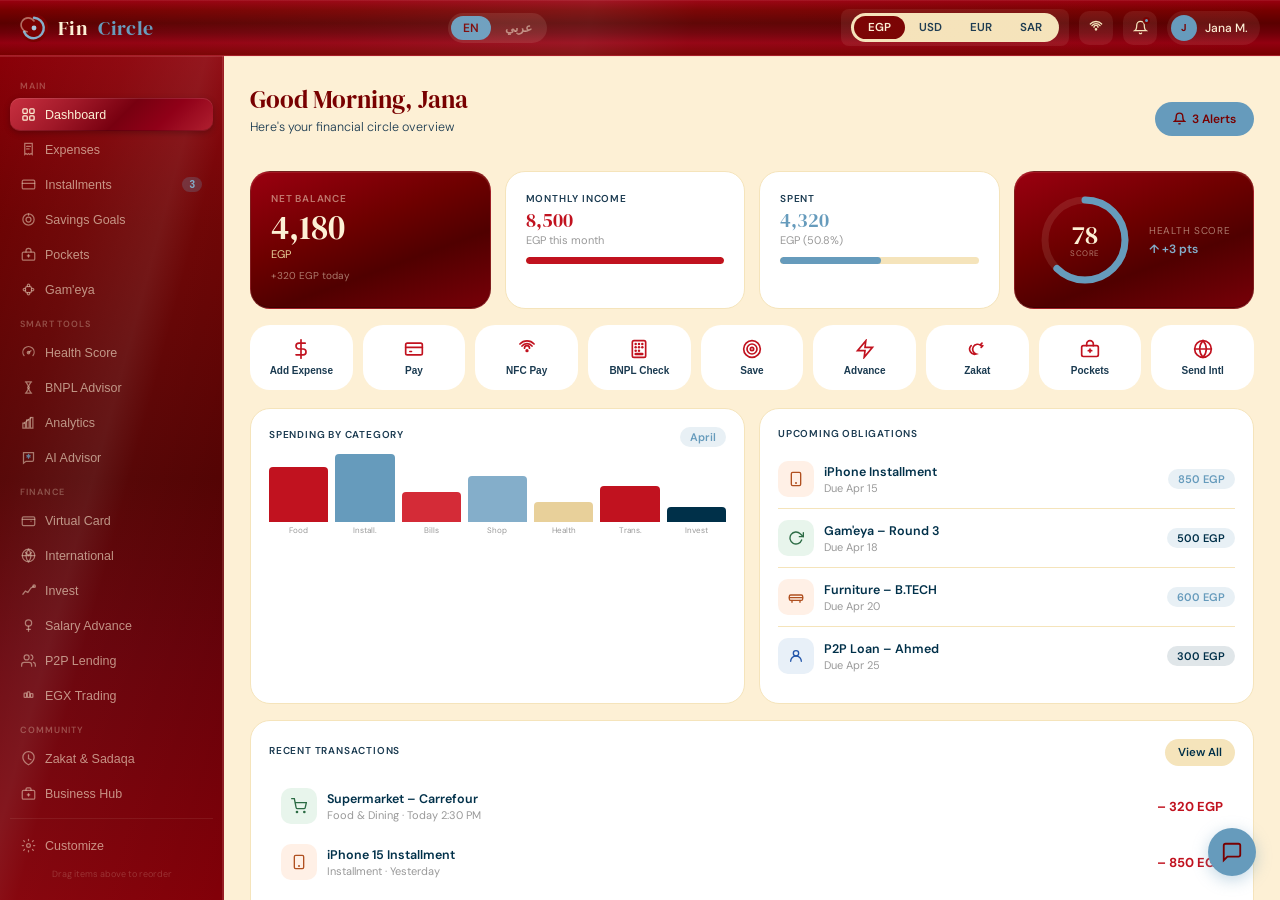
==== commit 8ca85951: "Update fmt.Println message from 'Hello' to 'Goodbye'" ====
--- a/index.html
+++ b/index.html
@@ -1,951 +1,1938 @@
 <!DOCTYPE html>
-<html lang="en">
+<html lang="en" dir="ltr">
 <head>
 <meta charset="UTF-8">
 <meta name="viewport" content="width=device-width, initial-scale=1.0">
-<title>FinCircle App</title>
-<link href="https://fonts.googleapis.com/css2?family=DM+Serif+Display:ital@0;1&family=DM+Sans:opsz,wght@9..40,300;9..40,400;9..40,500;9..40,600&display=swap" rel="stylesheet">
+<title>FinCircle – دائرتك المالية</title>
+<link href="https://fonts.googleapis.com/css2?family=DM+Serif+Display:ital@0;1&family=DM+Sans:opsz,wght@9..40,300;9..40,400;9..40,500;9..40,600&family=Cairo:wght@400;500;600;700&display=swap" rel="stylesheet">
 <style>
 :root {
-  --beige:   #F5EFE0;
-  --beige2:  #EDE5CE;
-  --beige3:  #D9CEAF;
-  --green:   #1E3D2F;
-  --green2:  #2B5240;
-  --green3:  #3A6B52;
-  --green4:  #4E8A6A;
-  --orange:  #E8894A;
-  --orange2: #F2A86F;
-  --orange3: #FBC99A;
-  --red:     #D15555;
-  --yellow:  #E8C84A;
-  --text:    #1A2E23;
-  --text2:   #3A5244;
-  --r:       14px;
-  --r2:      20px;
+  --sand:    #FDF0D5; --sand2:  #F5E4BB; --sand3:  #E8D09A;
+  --crimson: #780000; --crimson2:#8A0000; --crimson3:#C1121F; --crimson4:#D42B37;
+  --steel:   #669BBC; --steel2: #84AECA; --steel3: #A8C7DC;
+  --danger:  #C1121F; --gold:   #E8C84A; --navy:   #003049;
+  --text:    #003049; --text2:  #1A3A50;
+  /* Aliases for legacy compatibility */
+  --beige:   var(--sand); --beige2: var(--sand2); --beige3: var(--sand3);
+  --green:   var(--crimson); --green2: var(--crimson2); --green3: var(--crimson3); --green4: var(--crimson4);
+  --orange:  var(--steel); --orange2: var(--steel2); --orange3: var(--steel3);
+  --red:     var(--danger); --yellow: var(--gold); --teal:   var(--navy);
+  --r: 14px; --r2: 20px;
+  --font-display: 'DM Serif Display', serif;
+  --font-body: 'DM Sans', sans-serif;
+}
+[lang="ar"] { --font-body: 'Cairo', sans-serif; }
+/* ── METALLIC RED SYSTEM ── */
+:root {
+  --mg-topbar: linear-gradient(180deg,
+    #9A0010 0%, #780000 18%, #5A0000 42%, #6E0008 60%, #920010 78%, #780000 100%);
+  --mg-sidebar: linear-gradient(180deg,
+    #8A0008 0%, #6A0000 20%, #500000 50%, #640008 70%, #820008 100%);
+  --mg-nav-active: linear-gradient(135deg,
+    #C83040 0%, #A01828 30%, #780010 55%, #900018 75%, #B02030 100%);
+  --mg-card-red: linear-gradient(160deg,
+    #9A0010 0%, #6E0000 40%, #500000 65%, #780008 100%);
+  --metal-sheen: linear-gradient(105deg,
+    transparent 0%, rgba(255,200,200,.05) 28%, rgba(255,255,255,.09) 46%,
+    rgba(255,180,180,.04) 54%, transparent 100%);
+  --metal-border: rgba(200,100,100,.3);
+  --metal-border-bright: rgba(240,160,160,.18);
 }
 *,*::before,*::after{box-sizing:border-box;margin:0;padding:0}
-html,body{height:100%;font-family:'DM Sans',sans-serif;background:var(--green);color:var(--text);overflow:hidden}
-
-/* ─── LAYOUT ─── */
-.app{display:grid;grid-template-columns:220px 1fr;grid-template-rows:56px 1fr;height:100vh}
-
-/* ─── TOPBAR ─── */
-.topbar{
-  grid-column:1/-1;
-  background:var(--green);
-  border-bottom:1px solid rgba(245,239,224,.1);
-  display:flex;align-items:center;justify-content:space-between;
-  padding:0 24px;
-}
-.logo{font-family:'DM Serif Display',serif;font-size:20px;color:var(--beige);letter-spacing:.02em}
+html,body{height:100%;font-family:var(--font-body);background:#5A0000;color:var(--text);overflow:hidden}
+::-webkit-scrollbar{width:4px;height:4px}
+::-webkit-scrollbar-track{background:transparent}
+::-webkit-scrollbar-thumb{background:var(--beige3);border-radius:4px}
+
+/* ── LAYOUT ── */
+.app{display:grid;grid-template-columns:224px 1fr;grid-template-rows:56px 1fr;height:100vh}
+.topbar{grid-column:1/-1;background:var(--mg-topbar);border-bottom:1px solid var(--metal-border);box-shadow:0 1px 0 var(--metal-border-bright),inset 0 1px 0 rgba(255,200,200,.08);display:flex;align-items:center;justify-content:space-between;padding:0 20px;gap:12px;z-index:10;position:relative}.topbar::after{content:'';position:absolute;inset:0;background:var(--metal-sheen);pointer-events:none}
+.logo{font-family:var(--font-display);font-size:20px;color:var(--beige);letter-spacing:.02em;white-space:nowrap;display:flex;align-items:center;gap:10px}
+.logo svg{flex-shrink:0}
 .logo span{color:var(--orange)}
-.topbar-right{display:flex;align-items:center;gap:16px}
-.topbar-right .notif-btn{
-  position:relative;background:rgba(245,239,224,.08);border:none;
-  width:34px;height:34px;border-radius:10px;cursor:pointer;
-  display:flex;align-items:center;justify-content:center;font-size:16px;
-  transition:background .15s;
-}
-.topbar-right .notif-btn:hover{background:rgba(245,239,224,.15)}
+.topbar-center{flex:1;display:flex;justify-content:center}
+.lang-toggle{display:flex;background:rgba(253,240,213,.1);border-radius:50px;padding:3px;gap:2px}
+.lang-btn{border:none;background:none;padding:4px 12px;border-radius:50px;font-size:12px;font-weight:600;cursor:pointer;color:rgba(253,240,213,.5);transition:all .2s;font-family:var(--font-body)}
+.lang-btn.active{background:var(--orange);color:var(--green)}
+.topbar-right{display:flex;align-items:center;gap:10px}
+.icon-btn{position:relative;background:rgba(253,240,213,.08);border:none;width:34px;height:34px;border-radius:10px;cursor:pointer;display:flex;align-items:center;justify-content:center;font-size:15px;transition:background .15s;color:var(--beige2)}
+.icon-btn:hover{background:rgba(253,240,213,.15)}
 .notif-dot{position:absolute;top:6px;right:7px;width:7px;height:7px;background:var(--orange);border-radius:50%;border:2px solid var(--green)}
-.user-chip{display:flex;align-items:center;gap:8px;background:rgba(245,239,224,.08);border-radius:50px;padding:4px 12px 4px 4px;cursor:pointer}
-.user-avatar{width:26px;height:26px;border-radius:50%;background:var(--orange);display:flex;align-items:center;justify-content:center;font-size:11px;font-weight:700;color:var(--green)}
-.user-name{font-size:13px;color:var(--beige);font-weight:500}
-
-/* ─── SIDEBAR ─── */
-.sidebar{
-  background:var(--green2);
-  border-right:1px solid rgba(245,239,224,.07);
-  padding:16px 12px;
-  display:flex;flex-direction:column;gap:4px;
-  overflow-y:auto;
-}
-.nav-section-label{font-size:9px;color:rgba(245,239,224,.3);text-transform:uppercase;letter-spacing:.1em;padding:8px 10px 4px;font-weight:600}
-.nav-item{
-  display:flex;align-items:center;gap:10px;
-  padding:9px 12px;border-radius:10px;cursor:pointer;
-  font-size:13px;font-weight:500;color:rgba(245,239,224,.6);
-  transition:all .15s;border:none;background:none;width:100%;text-align:left;
-}
-.nav-item:hover{background:rgba(245,239,224,.07);color:var(--beige)}
-.nav-item.active{background:var(--orange);color:var(--green)}
-.nav-item .ni{font-size:15px;flex-shrink:0}
-.nav-badge{margin-left:auto;background:rgba(232,137,74,.25);color:var(--orange2);border-radius:10px;padding:2px 7px;font-size:10px;font-weight:600}
-.nav-item.active .nav-badge{background:rgba(30,61,47,.2);color:var(--green)}
-.sidebar-footer{margin-top:auto;padding-top:12px;border-top:1px solid rgba(245,239,224,.08)}
-
-/* ─── MAIN ─── */
+.user-chip{display:flex;align-items:center;gap:8px;background:rgba(253,240,213,.08);border-radius:50px;padding:4px 12px 4px 4px;cursor:pointer;transition:background .15s}
+.user-chip:hover{background:rgba(253,240,213,.15)}
+.user-avatar{width:26px;height:26px;border-radius:50%;background:var(--orange);display:flex;align-items:center;justify-content:center;font-size:10px;font-weight:700;color:var(--green)}
+.user-name{font-size:12px;color:var(--beige);font-weight:500}
+
+/* ── SIDEBAR ── */
+.sidebar{background:var(--mg-sidebar);border-right:1px solid var(--metal-border);box-shadow:inset -1px 0 0 var(--metal-border-bright);padding:14px 10px;display:flex;flex-direction:column;gap:2px;overflow-y:auto;position:relative}.sidebar::before{content:'';position:absolute;inset:0;background:var(--metal-sheen);pointer-events:none;z-index:0}.sidebar>*{position:relative;z-index:1}
+.nav-section{font-size:9px;color:rgba(253,240,213,.3);text-transform:uppercase;letter-spacing:.1em;padding:10px 10px 4px;font-weight:600}
+.nav-item{display:flex;align-items:center;gap:9px;padding:9px 11px;border-radius:10px;cursor:pointer;font-size:12.5px;font-weight:500;color:rgba(253,240,213,.6);transition:all .15s;border:none;background:none;width:100%;text-align:left;position:relative}
+.nav-item:hover{background:rgba(253,240,213,.07);color:var(--beige)}
+.nav-item.active{background:var(--mg-nav-active);color:var(--beige);box-shadow:inset 0 1px 0 rgba(255,200,200,.15),inset 0 -1px 0 rgba(0,0,0,.2),0 2px 6px rgba(0,0,0,.25)}
+.nav-item svg{flex-shrink:0;opacity:.8}
+.nav-item.active svg{opacity:1}
+.nav-badge{margin-left:auto;background:rgba(102,155,188,.25);color:var(--orange2);border-radius:10px;padding:2px 7px;font-size:10px;font-weight:600}
+.nav-item.active .nav-badge{background:rgba(120,0,0,.2);color:var(--green)}
+.sidebar-footer{margin-top:auto;padding-top:10px;border-top:1px solid rgba(253,240,213,.08)}
+.customize-hint{font-size:9px;color:rgba(253,240,213,.2);text-align:center;padding:6px;cursor:pointer;transition:color .2s}
+.customize-hint:hover{color:rgba(253,240,213,.4)}
+
+/* ── MAIN ── */
 .main{background:var(--beige);overflow-y:auto;position:relative}
-.page{display:none;padding:28px;animation:fadeIn .25s ease}
+.page{display:none;padding:26px;animation:fadeIn .22s ease}
 .page.active{display:block}
-@keyframes fadeIn{from{opacity:0;transform:translateY(6px)}to{opacity:1;transform:translateY(0)}}
-
-/* ─── COMMON ─── */
-.page-title{font-family:'DM Serif Display',serif;font-size:26px;color:var(--green);margin-bottom:4px}
-.page-sub{font-size:13px;color:var(--text2);margin-bottom:24px;font-weight:300}
-.card{background:white;border-radius:var(--r2);border:1px solid var(--beige2);padding:20px}
-.card.green{background:var(--green);border-color:var(--green)}
-.card.orange{background:var(--orange);border-color:var(--orange)}
-.label{font-size:10px;text-transform:uppercase;letter-spacing:.08em;font-weight:600;color:var(--text2);margin-bottom:6px}
-.label.light{color:rgba(245,239,224,.5)}
-.val{font-family:'DM Serif Display',serif}
-.val.lg{font-size:36px;color:var(--green);line-height:1}
-.val.md{font-size:22px;color:var(--green);line-height:1}
+@keyframes fadeIn{from{opacity:0;transform:translateY(5px)}to{opacity:1;transform:translateY(0)}}
+
+/* ── ALERT BANNER ── */
+.alert-banner{background:linear-gradient(135deg,#C01020 0%,#880010 40%,#640000 65%,#900010 100%);box-shadow:inset 0 1px 0 rgba(255,180,180,.14),inset 0 -1px 0 rgba(0,0,0,.22);color:var(--beige);border-radius:14px;padding:12px 16px;margin-bottom:16px;display:flex;align-items:center;gap:12px;animation:slideIn .3s ease;cursor:pointer;border:1px solid var(--metal-border)}
+.alert-banner.warning{background:linear-gradient(135deg,#005073,var(--orange))}
+.alert-banner.info{background:linear-gradient(135deg,var(--green3),var(--green2))}
+@keyframes slideIn{from{opacity:0;transform:translateX(-10px)}to{opacity:1;transform:translateX(0)}}
+
+/* ── COMMON ── */
+.page-title{font-family:var(--font-display);font-size:25px;color:var(--green);margin-bottom:3px}
+.page-sub{font-size:12.5px;color:var(--text2);margin-bottom:20px;font-weight:300}
+.card{background:white;border-radius:var(--r2);border:1px solid var(--beige2);padding:18px}
+.card.green{background:var(--mg-card-red);border-color:var(--metal-border);box-shadow:inset 0 1px 0 rgba(255,180,180,.12),inset 0 -1px 0 rgba(0,0,0,.25)}
+.card.orange{background:linear-gradient(160deg,#7A9EBC 0%,#5588AA 45%,#669BBC 100%);border-color:rgba(100,160,200,.3)}
+.card.dark{background:linear-gradient(160deg,#7A0008 0%,#560000 45%,#6A0004 100%);border-color:var(--metal-border)}
+.card.teal{background:var(--teal);border-color:var(--teal)}
+.label{font-size:10px;text-transform:uppercase;letter-spacing:.08em;font-weight:600;color:var(--text2);margin-bottom:5px}
+.label.light{color:rgba(253,240,213,.5)}
+.val{font-family:var(--font-display)}
+.val.lg{font-size:34px;color:var(--green);line-height:1}
+.val.md{font-size:20px;color:var(--green);line-height:1}
 .val.light{color:var(--beige)}
 .val.orange{color:var(--orange)}
 .sub{font-size:11px;color:#999;margin-top:3px}
-.sub.green{color:#7FC99E}
-.sub.orange{color:var(--orange2)}
 .tag{display:inline-flex;align-items:center;gap:4px;border-radius:20px;padding:3px 10px;font-size:11px;font-weight:600}
-.tag.green{background:rgba(78,138,106,.15);color:#2E7D52}
-.tag.orange{background:rgba(232,137,74,.15);color:var(--orange)}
-.tag.red{background:rgba(209,85,85,.12);color:var(--red)}
+.tag.green{background:rgba(102,155,188,.15);color:#003049}
+.tag.orange{background:rgba(102,155,188,.15);color:var(--orange)}
+.tag.red{background:rgba(193,18,31,.12);color:var(--red)}
 .tag.yellow{background:rgba(232,200,74,.15);color:#8A7200}
-.tag.light{background:rgba(245,239,224,.15);color:var(--orange2)}
-.progress-bg{background:var(--beige2);border-radius:4px;height:7px;overflow:hidden;margin-top:8px}
-.progress-fill{background:var(--orange);height:7px;border-radius:4px;transition:width .4s}
+.tag.teal{background:rgba(0,48,73,.12);color:var(--teal)}
+.tag.light{background:rgba(253,240,213,.15);color:var(--orange2)}
+.progress-bg{background:var(--beige2);border-radius:4px;height:7px;overflow:hidden;margin-top:7px}
+.progress-fill{background:var(--orange);height:7px;border-radius:4px;transition:width .5s}
 .progress-fill.green{background:var(--green3)}
-.btn{border:none;border-radius:50px;padding:10px 20px;font-family:'DM Sans',sans-serif;font-size:13px;font-weight:600;cursor:pointer;transition:all .2s;display:inline-flex;align-items:center;gap:6px}
+.progress-fill.teal{background:var(--teal)}
+.btn{border:none;border-radius:50px;padding:9px 18px;font-family:var(--font-body);font-size:12.5px;font-weight:600;cursor:pointer;transition:all .2s;display:inline-flex;align-items:center;gap:6px;white-space:nowrap}
 .btn.primary{background:var(--orange);color:var(--green)}
 .btn.primary:hover{background:var(--orange2);transform:translateY(-1px)}
 .btn.secondary{background:var(--beige2);color:var(--text)}
 .btn.secondary:hover{background:var(--beige3)}
-.btn.ghost{background:rgba(245,239,224,.1);color:var(--beige);border:1px solid rgba(245,239,224,.15)}
-.btn.ghost:hover{background:rgba(245,239,224,.18)}
-.btn.danger{background:rgba(209,85,85,.12);color:var(--red)}
-.btn.sm{padding:7px 14px;font-size:12px}
-.divider{height:1px;background:var(--beige2);margin:16px 0}
-input,select,textarea{font-family:'DM Sans',sans-serif;font-size:13px;border:1.5px solid var(--beige3);border-radius:10px;padding:9px 12px;width:100%;background:white;color:var(--text);outline:none;transition:border-color .15s}
+.btn.ghost{background:rgba(253,240,213,.1);color:var(--beige);border:1px solid rgba(253,240,213,.15)}
+.btn.ghost:hover{background:rgba(253,240,213,.18)}
+.btn.danger{background:rgba(193,18,31,.1);color:var(--red)}
+.btn.teal{background:var(--teal);color:white}
+.btn.sm{padding:6px 13px;font-size:11.5px}
+.divider{height:1px;background:var(--beige2);margin:14px 0}
+input,select,textarea{font-family:var(--font-body);font-size:13px;border:1.5px solid var(--beige3);border-radius:10px;padding:9px 12px;width:100%;background:white;color:var(--text);outline:none;transition:border-color .15s}
 input:focus,select:focus,textarea:focus{border-color:var(--green3)}
-.input-group{display:flex;flex-direction:column;gap:5px;margin-bottom:14px}
-.input-label{font-size:12px;font-weight:600;color:var(--text2)}
-.grid-2{display:grid;grid-template-columns:1fr 1fr;gap:16px}
-.grid-3{display:grid;grid-template-columns:1fr 1fr 1fr;gap:16px}
-.grid-4{display:grid;grid-template-columns:repeat(4,1fr);gap:14px}
-.flex-row{display:flex;align-items:center;gap:12px}
+.input-group{display:flex;flex-direction:column;gap:4px;margin-bottom:12px}
+.input-label{font-size:11.5px;font-weight:600;color:var(--text2)}
+.grid-2{display:grid;grid-template-columns:1fr 1fr;gap:14px}
+.grid-3{display:grid;grid-template-columns:1fr 1fr 1fr;gap:14px}
+.grid-4{display:grid;grid-template-columns:repeat(4,1fr);gap:12px}
+.flex-row{display:flex;align-items:center;gap:10px;flex-wrap:wrap}
 .flex-between{display:flex;align-items:center;justify-content:space-between}
-.row-item{display:flex;align-items:center;gap:12px;padding:12px 0;border-bottom:1px solid var(--beige2)}
+.row-item{display:flex;align-items:center;gap:10px;padding:11px 0;border-bottom:1px solid var(--beige2)}
 .row-item:last-child{border-bottom:none}
-.icon-box{width:38px;height:38px;border-radius:10px;display:flex;align-items:center;justify-content:center;font-size:17px;flex-shrink:0}
-
-/* ─── SCORE RING ─── */
-.score-ring-wrap{display:flex;flex-direction:column;align-items:center;gap:6px}
-.score-ring{position:relative;width:100px;height:100px}
+.icon-box{width:36px;height:36px;border-radius:10px;display:flex;align-items:center;justify-content:center;font-size:16px;flex-shrink:0}
+
+/* ── SCORE RING ── */
+.score-ring{position:relative;width:96px;height:96px}
 .score-ring svg{transform:rotate(-90deg)}
 .score-ring-val{position:absolute;inset:0;display:flex;flex-direction:column;align-items:center;justify-content:center}
-.score-ring-val .num{font-family:'DM Serif Display',serif;font-size:28px;color:var(--beige);line-height:1}
-.score-ring-val .lbl{font-size:9px;color:rgba(245,239,224,.5);text-transform:uppercase;letter-spacing:.06em}
-
-/* ─── CHARTS ─── */
-.bar-chart{display:flex;align-items:flex-end;gap:8px;height:80px;padding-bottom:4px}
-.bar-col{flex:1;display:flex;flex-direction:column;align-items:center;gap:4px}
-.bar-col .bar{width:100%;border-radius:4px 4px 0 0;transition:opacity .2s;cursor:default}
-.bar-col .bar:hover{opacity:.8}
-.bar-col .bl{font-size:8px;color:#999}
-
-/* ─── TRANSACTIONS ─── */
-.tx-row{display:flex;align-items:center;gap:12px;padding:11px 14px;border-radius:12px;transition:background .15s;cursor:default}
+.score-ring-val .num{font-family:var(--font-display);font-size:26px;color:var(--beige);line-height:1}
+.score-ring-val .lbl{font-size:8px;color:rgba(253,240,213,.5);text-transform:uppercase;letter-spacing:.06em}
+
+/* ── TX ROWS ── */
+.tx-row{display:flex;align-items:center;gap:10px;padding:10px 12px;border-radius:11px;transition:background .15s;cursor:default}
 .tx-row:hover{background:var(--beige)}
-.tx-info{flex:1}
-.tx-name{font-size:13px;font-weight:600;color:var(--text)}
+.tx-info{flex:1;min-width:0}
+.tx-name{font-size:12.5px;font-weight:600;color:var(--text)}
 .tx-cat{font-size:11px;color:#999;margin-top:1px}
-.tx-amt{font-size:14px;font-weight:700}
-
-/* ─── BNPL RISK ─── */
-.risk-meter{display:flex;gap:4px;margin:12px 0}
-.risk-seg{flex:1;height:8px;border-radius:4px}
-.risk-indicator{display:flex;align-items:center;gap:8px;padding:12px 14px;border-radius:12px;font-size:13px;font-weight:500}
-
-/* ─── AI CHAT ─── */
-.chat-wrap{display:flex;flex-direction:column;height:calc(100vh - 56px - 56px - 56px);min-height:400px}
-.chat-messages{flex:1;overflow-y:auto;display:flex;flex-direction:column;gap:14px;padding-bottom:8px;scroll-behavior:smooth}
-.chat-messages::-webkit-scrollbar{width:4px}
-.chat-messages::-webkit-scrollbar-track{background:transparent}
-.chat-messages::-webkit-scrollbar-thumb{background:var(--beige3);border-radius:4px}
-.msg{display:flex;gap:10px;max-width:85%}
+.tx-amt{font-size:13px;font-weight:700;white-space:nowrap}
+
+/* ── CHAT ── */
+.chat-wrap{display:flex;flex-direction:column;height:calc(100vh - 56px - 100px)}
+.chat-messages{flex:1;overflow-y:auto;display:flex;flex-direction:column;gap:12px;padding-bottom:8px;scroll-behavior:smooth}
+.msg{display:flex;gap:9px;max-width:88%}
 .msg.user{align-self:flex-end;flex-direction:row-reverse}
-.msg-bubble{padding:11px 14px;border-radius:16px;font-size:13px;line-height:1.6}
+.msg-bubble{padding:10px 14px;border-radius:16px;font-size:12.5px;line-height:1.6}
 .msg.ai .msg-bubble{background:white;border:1px solid var(--beige2);color:var(--text);border-radius:4px 16px 16px 16px}
 .msg.user .msg-bubble{background:var(--green);color:var(--beige);border-radius:16px 4px 16px 16px}
-.msg-avatar{width:30px;height:30px;border-radius:50%;flex-shrink:0;display:flex;align-items:center;justify-content:center;font-size:13px}
-.msg.ai .msg-avatar{background:var(--orange);color:var(--green);font-weight:700;font-size:11px}
-.msg.user .msg-avatar{background:var(--green);color:var(--beige);font-size:12px;font-weight:700}
-.chat-input-row{display:flex;gap:10px;padding-top:12px;border-top:1px solid var(--beige2)}
-.chat-input{flex:1;border-radius:50px;padding:10px 18px;font-size:13px;resize:none;border:1.5px solid var(--beige3)}
-.chat-input:focus{border-color:var(--green3)}
-.send-btn{width:40px;height:40px;border-radius:50%;background:var(--orange);border:none;cursor:pointer;display:flex;align-items:center;justify-content:center;font-size:16px;transition:all .15s;flex-shrink:0;margin-top:1px}
+.msg-avatar{width:28px;height:28px;border-radius:50%;flex-shrink:0;display:flex;align-items:center;justify-content:center;font-size:10px;font-weight:700}
+.msg.ai .msg-avatar{background:var(--orange);color:var(--green)}
+.msg.user .msg-avatar{background:var(--green);color:var(--beige)}
+.chat-input-row{display:flex;gap:8px;padding-top:10px;border-top:1px solid var(--beige2);margin-top:auto}
+.chat-input{flex:1;border-radius:50px;padding:9px 16px;font-size:12.5px;resize:none;border:1.5px solid var(--beige3);height:40px}
+.send-btn{width:38px;height:38px;border-radius:50%;background:var(--orange);border:none;cursor:pointer;display:flex;align-items:center;justify-content:center;transition:all .15s;flex-shrink:0}
 .send-btn:hover{background:var(--orange2);transform:scale(1.05)}
-.quick-chips{display:flex;gap:8px;flex-wrap:wrap;padding:8px 0 10px}
-.chip{background:white;border:1.5px solid var(--beige2);border-radius:50px;padding:5px 12px;font-size:11px;font-weight:500;color:var(--text2);cursor:pointer;transition:all .15s}
-.chip:hover{border-color:var(--orange);color:var(--orange);background:rgba(232,137,74,.05)}
-.typing-dots{display:flex;gap:4px;align-items:center;padding:4px 0}
-.typing-dots span{width:6px;height:6px;border-radius:50%;background:var(--beige3);animation:bounce .9s infinite}
+.quick-chips{display:flex;gap:6px;flex-wrap:wrap;padding:6px 0 8px}
+.chip{background:white;border:1.5px solid var(--beige2);border-radius:50px;padding:4px 11px;font-size:11px;font-weight:500;color:var(--text2);cursor:pointer;transition:all .15s}
+.chip:hover{border-color:var(--orange);color:var(--orange);background:rgba(102,155,188,.05)}
+.typing-dots{display:flex;gap:4px;align-items:center;padding:2px 0}
+.typing-dots span{width:5px;height:5px;border-radius:50%;background:var(--beige3);animation:bounce .9s infinite}
 .typing-dots span:nth-child(2){animation-delay:.15s}
 .typing-dots span:nth-child(3){animation-delay:.3s}
-@keyframes bounce{0%,60%,100%{transform:translateY(0)}30%{transform:translateY(-5px)}}
-
-/* ─── MODALS ─── */
-.modal-overlay{position:fixed;inset:0;background:rgba(0,0,0,.4);z-index:200;display:none;align-items:center;justify-content:center;backdrop-filter:blur(3px)}
+@keyframes bounce{0%,60%,100%{transform:translateY(0)}30%{transform:translateY(-4px)}}
+
+/* ── MODALS ── */
+.modal-overlay{position:fixed;inset:0;background:rgba(0,0,0,.45);z-index:300;display:none;align-items:center;justify-content:center;backdrop-filter:blur(4px)}
 .modal-overlay.open{display:flex}
-.modal{background:white;border-radius:24px;padding:28px;width:420px;max-width:90vw;max-height:80vh;overflow-y:auto;animation:fadeIn .2s ease}
-.modal-title{font-family:'DM Serif Display',serif;font-size:22px;color:var(--green);margin-bottom:16px}
-.modal-close{position:absolute;top:16px;right:16px;background:var(--beige2);border:none;width:30px;height:30px;border-radius:50%;cursor:pointer;font-size:16px;display:flex;align-items:center;justify-content:center}
-
-/* ─── GAMEYEA ─── */
-.gam-card{background:white;border:1px solid var(--beige2);border-radius:var(--r2);padding:18px;cursor:pointer;transition:all .2s}
-.gam-card:hover{transform:translateY(-2px);box-shadow:0 8px 24px rgba(30,61,47,.08)}
-.member-dots{display:flex;gap:-4px;margin-top:10px}
-.mdot{width:26px;height:26px;border-radius:50%;background:var(--green3);border:2px solid white;display:flex;align-items:center;justify-content:center;font-size:10px;color:var(--beige);font-weight:600;margin-left:-6px}
+.modal{background:white;border-radius:24px;padding:26px;width:440px;max-width:92vw;max-height:82vh;overflow-y:auto;animation:fadeIn .2s ease;position:relative}
+.modal-title{font-family:var(--font-display);font-size:20px;color:var(--green);margin-bottom:14px}
+.modal-close{position:absolute;top:14px;right:14px;background:var(--beige2);border:none;width:28px;height:28px;border-radius:50%;cursor:pointer;font-size:14px;display:flex;align-items:center;justify-content:center;transition:background .15s}
+.modal-close:hover{background:var(--beige3)}
+
+/* ── VIRTUAL CARD ── */
+.virtual-card{background:linear-gradient(135deg,#B01020 0%,#780000 25%,#500000 50%,#6A0008 70%,#9A0010 100%);box-shadow:inset 0 1px 0 rgba(255,180,180,.16),inset 0 -2px 0 rgba(0,0,0,.3),0 8px 32px rgba(0,0,0,.4);border:1px solid var(--metal-border);border-radius:20px;padding:22px;color:var(--beige);position:relative;overflow:hidden;cursor:pointer;transition:transform .2s;min-height:160px}
+.virtual-card::before{content:'';position:absolute;top:-30px;right:-30px;width:140px;height:140px;border-radius:50%;background:rgba(200,80,80,.12)}
+.virtual-card::after{content:'';position:absolute;inset:0;background:var(--metal-sheen);pointer-events:none}
+.virtual-card:hover{transform:translateY(-3px)}
+.vc-chip{width:38px;height:28px;background:linear-gradient(135deg,var(--orange),var(--orange2));border-radius:5px;margin-bottom:14px;display:flex;align-items:center;justify-content:center;font-size:8px;font-weight:700;color:var(--green)}
+.vc-number{font-size:14px;letter-spacing:.15em;margin-bottom:14px;font-weight:500;font-family:monospace}
+.vc-footer{display:flex;justify-content:space-between;align-items:flex-end}
+.vc-label{font-size:8px;opacity:.5;text-transform:uppercase;letter-spacing:.08em;margin-bottom:2px}
+.vc-val{font-size:13px;font-weight:600}
+.vc-nfc{background:rgba(102,155,188,.2);border-radius:20px;padding:3px 10px;font-size:10px;font-weight:600;color:var(--orange2);display:inline-flex;align-items:center;gap:4px}
+
+/* ── NFC PULSE ── */
+.nfc-active{animation:nfcPulse 1.5s ease-in-out infinite}
+@keyframes nfcPulse{0%,100%{box-shadow:0 0 0 0 rgba(102,155,188,.3)}50%{box-shadow:0 0 0 12px rgba(102,155,188,0)}}
+
+/* ── CHARTS ── */
+.bar-chart{display:flex;align-items:flex-end;gap:7px;height:80px;padding-bottom:4px}
+.bar-col{flex:1;display:flex;flex-direction:column;align-items:center;gap:3px}
+.bar-col .bar{width:100%;border-radius:4px 4px 0 0;transition:opacity .2s;cursor:default}
+.bar-col .bar:hover{opacity:.75}
+.bar-col .bl{font-size:8px;color:#999}
+.donut-wrap{position:relative;display:inline-flex;align-items:center;justify-content:center}
+.donut-center{position:absolute;text-align:center}
+
+/* ── STOCK ROWS ── */
+.stock-row{display:flex;align-items:center;gap:10px;padding:10px 12px;border-radius:11px;cursor:pointer;transition:background .15s}
+.stock-row:hover{background:var(--beige)}
+.stock-ticker{font-weight:700;font-size:12.5px;color:var(--green);width:56px}
+.stock-name{font-size:11.5px;color:var(--text2);flex:1}
+.stock-price{font-weight:600;font-size:12.5px;width:70px;text-align:right}
+.stock-chg{font-size:11.5px;font-weight:600;width:60px;text-align:right}
+
+/* ── GOAL CARDS ── */
+.goal-card{background:white;border:1px solid var(--beige2);border-radius:var(--r2);padding:16px;transition:all .2s}
+.goal-card:hover{box-shadow:0 6px 20px rgba(120,0,0,.07)}
+
+/* ── SME / BUSINESS ── */
+.emp-row{display:flex;align-items:center;gap:10px;padding:10px 12px;background:var(--beige);border-radius:11px;margin-bottom:8px}
+.emp-avatar{width:32px;height:32px;border-radius:50%;display:flex;align-items:center;justify-content:center;font-size:11px;font-weight:700;color:white;flex-shrink:0}
+
+/* ── P2P LENDING ── */
+.loan-card{background:white;border:1px solid var(--beige2);border-radius:var(--r2);padding:16px;margin-bottom:10px}
+.loan-status{display:inline-flex;align-items:center;gap:5px;font-size:11px;font-weight:600;padding:3px 10px;border-radius:20px}
+
+/* ── RISK METER ── */
+.risk-meter{display:flex;gap:4px;margin:10px 0}
+.risk-seg{flex:1;height:8px;border-radius:4px}
+
+/* ── CURRENCY SELECTOR ── */
+.currency-pill{display:flex;gap:0;background:var(--beige2);border-radius:50px;padding:3px;overflow:hidden}
+.curr-btn{border:none;background:none;padding:4px 14px;border-radius:50px;font-size:11.5px;font-weight:600;cursor:pointer;color:var(--text2);transition:all .2s;font-family:var(--font-body)}
+.curr-btn.active{background:var(--green);color:var(--beige)}
+
+/* ── ZAKAT ── */
+.zakat-card{background:linear-gradient(135deg,#1B4D35,var(--green2));border-radius:var(--r2);padding:20px;color:var(--beige);position:relative;overflow:hidden}
+.zakat-card::before{content:'';position:absolute;right:20px;top:50%;transform:translateY(-50%);font-size:60px;opacity:.08}
+
+/* ── CUSTOMIZE MODAL ── */
+.nav-customize-item{display:flex;align-items:center;gap:10px;padding:10px 12px;background:var(--beige);border-radius:10px;margin-bottom:6px;cursor:grab;transition:background .15s}
+.nav-customize-item:hover{background:var(--beige2)}
+.drag-handle{color:#999;font-size:14px;cursor:grab}
+.toggle-switch{position:relative;width:36px;height:20px;margin-left:auto}
+.toggle-switch input{opacity:0;width:0;height:0}
+.toggle-slider{position:absolute;inset:0;background:var(--beige3);border-radius:10px;transition:.3s;cursor:pointer}
+.toggle-slider:before{content:'';position:absolute;width:14px;height:14px;left:3px;top:3px;background:white;border-radius:50%;transition:.3s}
+.toggle-switch input:checked+.toggle-slider{background:var(--orange)}
+.toggle-switch input:checked+.toggle-slider:before{transform:translateX(16px)}
+
+/* ── INVEST ── */
+.invest-option{background:white;border:1.5px solid var(--beige2);border-radius:16px;padding:16px;cursor:pointer;transition:all .2s;text-align:center}
+.invest-option:hover{border-color:var(--orange);transform:translateY(-2px);box-shadow:0 8px 20px rgba(102,155,188,.1)}
+.invest-option.selected{border-color:var(--orange);background:rgba(102,155,188,.04)}
+.invest-option .icon{font-size:28px;margin-bottom:8px}
+.invest-option .name{font-weight:600;font-size:13px;color:var(--green)}
+.invest-option .ret{font-size:12px;color:var(--green3);margin-top:2px}
+
+/* ── SALARY ADVANCE ── */
+.salary-advance-bar{background:linear-gradient(90deg,var(--green),var(--green3));height:8px;border-radius:4px;transition:width .5s}
+
+/* ── RTL SUPPORT ── */
+[dir="rtl"] .nav-item{text-align:right}
+[dir="rtl"] .nav-badge{margin-left:0;margin-right:auto}
+[dir="rtl"] .topbar{flex-direction:row-reverse}
+
+/* ── ANALYSIS CHARTS ── */
+.sparkline{display:flex;align-items:flex-end;gap:3px;height:40px}
+.sparkline-bar{flex:1;border-radius:2px 2px 0 0;min-width:6px;transition:opacity .2s}
+.sparkline-bar:hover{opacity:.75}
+.pie-legend{display:flex;flex-direction:column;gap:6px;margin-top:10px}
+.pie-legend-item{display:flex;align-items:center;gap:8px;font-size:11.5px}
+.pie-dot{width:10px;height:10px;border-radius:3px;flex-shrink:0}
+
+/* ── GAMEYA ── */
+.gam-card{background:white;border:1px solid var(--beige2);border-radius:var(--r2);padding:16px;cursor:pointer;transition:all .2s}
+.gam-card:hover{transform:translateY(-2px);box-shadow:0 8px 22px rgba(120,0,0,.08)}
+.member-dots{display:flex;margin-top:10px}
+.mdot{width:24px;height:24px;border-radius:50%;background:var(--green3);border:2px solid white;display:flex;align-items:center;justify-content:center;font-size:9px;color:var(--beige);font-weight:600;margin-left:-6px}
 .mdot:first-child{margin-left:0}
 
-/* ─── EGX ─── */
-.stock-row{display:flex;align-items:center;gap:12px;padding:12px 14px;border-radius:12px;cursor:pointer;transition:background .15s}
-.stock-row:hover{background:var(--beige)}
-.stock-ticker{font-weight:700;font-size:13px;color:var(--green);width:60px}
-.stock-name{flex:1;font-size:12px;color:var(--text2)}
-.stock-price{font-size:13px;font-weight:700;color:var(--text);text-align:right}
-.stock-change{font-size:11px;font-weight:600;text-align:right;min-width:50px}
-.stock-up{color:#2E7D52}
-.stock-down{color:var(--red)}
-.mini-chart{display:flex;align-items:flex-end;gap:2px;height:28px}
-.mc-bar{width:5px;border-radius:2px 2px 0 0}
-
-/* ─── GOALS ─── */
-.goal-card{background:white;border:1px solid var(--beige2);border-radius:var(--r2);padding:18px}
-
-/* scrollbar */
-.sidebar::-webkit-scrollbar,.main::-webkit-scrollbar{width:4px}
-.sidebar::-webkit-scrollbar-track,.main::-webkit-scrollbar-track{background:transparent}
-.sidebar::-webkit-scrollbar-thumb{background:rgba(245,239,224,.1);border-radius:4px}
-.main::-webkit-scrollbar-thumb{background:var(--beige3);border-radius:4px}
+/* ── CUSTOMER SERVICE BADGE ── */
+.cs-badge{position:fixed;bottom:24px;right:24px;background:var(--orange);color:var(--green);width:48px;height:48px;border-radius:50%;display:flex;align-items:center;justify-content:center;font-size:20px;cursor:pointer;box-shadow:0 4px 16px rgba(102,155,188,.4);z-index:250;transition:all .2s;border:none}
+.cs-badge:hover{background:var(--orange2);transform:scale(1.08)}
+.cs-panel{position:fixed;bottom:84px;right:24px;width:340px;background:white;border-radius:20px;box-shadow:0 16px 48px rgba(120,0,0,.2);z-index:250;display:none;flex-direction:column;overflow:hidden;border:1px solid var(--beige2);max-height:500px}
+.cs-panel.open{display:flex}
+.cs-header{background:var(--green);padding:16px;color:var(--beige);display:flex;align-items:center;gap:10px}
+.cs-messages{flex:1;overflow-y:auto;padding:14px;display:flex;flex-direction:column;gap:10px;max-height:300px}
+.cs-input-row{display:flex;gap:8px;padding:12px;border-top:1px solid var(--beige2)}
+.cs-input{flex:1;border-radius:50px;padding:8px 14px;font-size:12px;border:1.5px solid var(--beige3);outline:none;font-family:var(--font-body)}
+.cs-send{width:34px;height:34px;border-radius:50%;background:var(--orange);border:none;cursor:pointer;display:flex;align-items:center;justify-content:center;flex-shrink:0;color:white;font-size:14px}
+
+/* ── NFC OVERLAY ── */
+.nfc-overlay{position:fixed;inset:0;background:rgba(120,0,0,.95);z-index:400;display:none;flex-direction:column;align-items:center;justify-content:center;gap:20px}
+.nfc-overlay.open{display:flex}
+.nfc-ring{width:160px;height:160px;border-radius:50%;border:3px solid var(--orange);display:flex;align-items:center;justify-content:center;animation:nfcPulse2 1.5s ease-in-out infinite}
+@keyframes nfcPulse2{0%,100%{box-shadow:0 0 0 0 rgba(102,155,188,.4),0 0 0 0 rgba(102,155,188,.2)}50%{box-shadow:0 0 0 20px rgba(102,155,188,.1),0 0 0 40px rgba(102,155,188,.05)}}
+.nfc-inner{font-size:60px}
 </style>
 </head>
 <body>
-<div class="app">
-
-<!-- TOPBAR -->
+<div class="app" id="app">
+
+<!-- ── TOPBAR ── -->
 <div class="topbar">
-  <div class="logo">Fin<span>Circle</span></div>
+  <div class="logo">
+    <svg width="28" height="28" viewBox="0 0 52 52" xmlns="http://www.w3.org/2000/svg">
+      <circle cx="26" cy="26" r="26" fill="#780000"/>
+      <path d="M26,7 A19,19 0 1,1 7.5,33" stroke="#84AECA" stroke-width="4.5" fill="none" stroke-linecap="round"/>
+      <path d="M26,13 A13,13 0 1,0 13.2,33" stroke="#FDF0D5" stroke-width="3" fill="none" stroke-linecap="round" opacity=".45"/>
+      <circle cx="26" cy="26" r="4.5" fill="#A8C7DC"/>
+    </svg>
+    Fin<span>Circle</span>
+  </div>
+  <div class="topbar-center">
+    <div class="lang-toggle">
+      <button class="lang-btn active" onclick="setLang('en')">EN</button>
+      <button class="lang-btn" onclick="setLang('ar')">عربي</button>
+    </div>
+  </div>
   <div class="topbar-right">
-    <button class="notif-btn">🔔<span class="notif-dot"></span></button>
+    <div style="display:flex;align-items:center;gap:6px;background:rgba(253,240,213,.08);border-radius:8px;padding:4px 10px">
+      <div class="currency-pill">
+        <button class="curr-btn active" onclick="setCurrency('EGP',this)">EGP</button>
+        <button class="curr-btn" onclick="setCurrency('USD',this)">USD</button>
+        <button class="curr-btn" onclick="setCurrency('EUR',this)">EUR</button>
+        <button class="curr-btn" onclick="setCurrency('SAR',this)">SAR</button>
+      </div>
+    </div>
+    <button class="icon-btn" onclick="toggleNFC()">
+      <svg width="16" height="16" viewBox="0 0 24 24" fill="none" stroke="currentColor" stroke-width="2" stroke-linecap="round"><path d="M6 8.5a7.5 7.5 0 0 1 12 0"/><path d="M3.5 6a11.5 11.5 0 0 1 17 0"/><path d="M9 11a3 3 0 0 1 6 0"/><circle cx="12" cy="14" r="1" fill="currentColor"/></svg>
+    </button>
+    <button class="icon-btn" style="position:relative" onclick="showPage('notifications',null)">
+      <svg width="15" height="15" viewBox="0 0 24 24" fill="none" stroke="currentColor" stroke-width="2" stroke-linecap="round"><path d="M18 8A6 6 0 0 0 6 8c0 7-3 9-3 9h18s-3-2-3-9"/><path d="M13.73 21a2 2 0 0 1-3.46 0"/></svg>
+      <span class="notif-dot"></span>
+    </button>
     <div class="user-chip">
       <div class="user-avatar">J</div>
-      <span class="user-name">Jana</span>
-    </div>
-  </div>
-</div>
-
-<!-- SIDEBAR -->
+      <span class="user-name" data-en="Jana M." data-ar="جنا م.">Jana M.</span>
+    </div>
+  </div>
+</div>
+
+<!-- ── SIDEBAR ── -->
 <div class="sidebar">
-  <div class="nav-section-label">Main</div>
-  <button class="nav-item active" onclick="showPage('dashboard',this)"><span class="ni"></span>Dashboard</button>
-  <button class="nav-item" onclick="showPage('expenses',this)"><span class="ni"></span>Expense Tracker</button>
-  <button class="nav-item" onclick="showPage('installments',this)"><span class="ni"></span>Installments<span class="nav-badge">3</span></button>
-  <button class="nav-item" onclick="showPage('savings',this)"><span class="ni"></span>Savings Goals</button>
-  <button class="nav-item" onclick="showPage('gameya',this)"><span class="ni"></span>Gam'eya</button>
-
-  <div class="nav-section-label">Smart Tools</div>
-  <button class="nav-item" onclick="showPage('bnpl',this)"><span class="ni"></span>BNPL Advisor</button>
-  <button class="nav-item" onclick="showPage('insights',this)"><span class="ni"></span>Insights</button>
-  <button class="nav-item" onclick="showPage('ai',this)"><span class="ni"></span>AI Advisor</button>
-
-  <div class="nav-section-label">Invest</div>
-  <button class="nav-item" onclick="showPage('egx',this)"><span class="ni"></span>EGX Trading</button>
-  <button class="nav-item" onclick="showPage('portfolio',this)"><span class="ni"></span>Portfolio</button>
-
-  <div class="nav-section-label">Account</div>
-  <button class="nav-item" onclick="showPage('health',this)"><span class="ni"></span>Health Score</button>
-  <button class="nav-item" onclick="showPage('settings',this)"><span class="ni"></span>Settings</button>
+  <div class="nav-section" data-en="MAIN" data-ar="رئيسي">MAIN</div>
+  <button class="nav-item active" onclick="showPage('dashboard',this)">
+    <svg width="15" height="15" viewBox="0 0 24 24" fill="none" stroke="currentColor" stroke-width="2" stroke-linecap="round"><rect x="3" y="3" width="7" height="7" rx="1.5"/><rect x="14" y="3" width="7" height="7" rx="1.5"/><rect x="3" y="14" width="7" height="7" rx="1.5"/><rect x="14" y="14" width="7" height="7" rx="1.5"/></svg>
+    <span data-en="Dashboard" data-ar="الرئيسية">Dashboard</span>
+  </button>
+  <button class="nav-item" onclick="showPage('expenses',this)">
+    <svg width="15" height="15" viewBox="0 0 24 24" fill="none" stroke="currentColor" stroke-width="2" stroke-linecap="round"><path d="M6 2h12v18l-2-1.5-2 1.5-2-1.5-2 1.5-2-1.5-2 1.5V2z"/><line x1="9" y1="7" x2="15" y2="7"/><line x1="9" y1="11" x2="13" y2="11"/></svg>
+    <span data-en="Expenses" data-ar="المصروفات">Expenses</span>
+  </button>
+  <button class="nav-item" onclick="showPage('installments',this)">
+    <svg width="15" height="15" viewBox="0 0 24 24" fill="none" stroke="currentColor" stroke-width="2" stroke-linecap="round"><rect x="2" y="5" width="20" height="14" rx="2"/><line x1="2" y1="10" x2="22" y2="10"/></svg>
+    <span data-en="Installments" data-ar="التقسيط">Installments</span>
+    <span class="nav-badge">3</span>
+  </button>
+  <button class="nav-item" onclick="showPage('savings',this)">
+    <svg width="15" height="15" viewBox="0 0 24 24" fill="none" stroke="currentColor" stroke-width="2" stroke-linecap="round"><circle cx="12" cy="12" r="9"/><circle cx="12" cy="12" r="4"/><line x1="12" y1="3" x2="12" y2="5"/></svg>
+    <span data-en="Savings Goals" data-ar="أهداف التوفير">Savings Goals</span>
+  </button>
+  <button class="nav-item" onclick="showPage('pockets',this)">
+    <svg width="15" height="15" viewBox="0 0 24 24" fill="none" stroke="currentColor" stroke-width="2" stroke-linecap="round"><rect x="2" y="8" width="20" height="13" rx="2"/><path d="M16 8V6a4 4 0 00-8 0v2"/><path d="M12 12v4"/><path d="M10 14h4"/></svg>
+    <span data-en="Pockets" data-ar="الجيوب">Pockets</span>
+  </button>
+  <button class="nav-item" onclick="showPage('gameya',this)">
+    <svg width="15" height="15" viewBox="0 0 24 24" fill="none" stroke="currentColor" stroke-width="2" stroke-linecap="round"><circle cx="12" cy="5.5" r="2"/><circle cx="18.5" cy="12" r="2"/><circle cx="12" cy="18.5" r="2"/><circle cx="5.5" cy="12" r="2"/><path d="M13.4 7.2 Q17 7 17 10.6M17 13.4 Q17 17 13.4 17M10.6 17 Q7 17 7 13.4M7 10.6 Q7 7 10.6 7.2"/></svg>
+    <span data-en="Gam'eya" data-ar="الجمعية">Gam'eya</span>
+  </button>
+
+  <div class="nav-section" data-en="SMART TOOLS" data-ar="أدوات ذكية">SMART TOOLS</div>
+  <button class="nav-item" onclick="showPage('health',this)">
+    <svg width="15" height="15" viewBox="0 0 24 24" fill="none" stroke="currentColor" stroke-width="2" stroke-linecap="round"><path d="M4.9 17A9 9 0 1,1 19.1 17"/><line x1="12" y1="12" x2="16" y2="9"/><circle cx="12" cy="12" r="2"/></svg>
+    <span data-en="Health Score" data-ar="نقاط الصحة">Health Score</span>
+  </button>
+  <button class="nav-item" onclick="showPage('bnpl',this)">
+    <svg width="15" height="15" viewBox="0 0 24 24" fill="none" stroke="currentColor" stroke-width="2" stroke-linecap="round"><path d="M7 3h10M7 21h10M8 3 L12 10 L16 3M8 21 L12 14 L16 21"/><circle cx="12" cy="12" r="1.5"/></svg>
+    <span data-en="BNPL Advisor" data-ar="مستشار التقسيط">BNPL Advisor</span>
+  </button>
+  <button class="nav-item" onclick="showPage('insights',this)">
+    <svg width="15" height="15" viewBox="0 0 24 24" fill="none" stroke="currentColor" stroke-width="2" stroke-linecap="round"><rect x="3" y="13" width="4" height="8"/><rect x="9" y="8" width="4" height="13"/><rect x="15" y="4" width="4" height="17"/><path d="M5 13 L11 8 L17 4" stroke-dasharray="2 2"/></svg>
+    <span data-en="Analytics" data-ar="التحليلات">Analytics</span>
+  </button>
+  <button class="nav-item" onclick="showPage('ai',this)">
+    <svg width="15" height="15" viewBox="0 0 24 24" fill="none" stroke="currentColor" stroke-width="2" stroke-linecap="round"><path d="M4 4h16v12a2 2 0 01-2 2H8l-4 3V4z"/><line x1="12" y1="7" x2="12" y2="13" stroke="#669BBC"/><line x1="9.5" y1="8.8" x2="14.5" y2="11.2" stroke="#669BBC"/><line x1="14.5" y1="8.8" x2="9.5" y2="11.2" stroke="#669BBC"/></svg>
+    <span data-en="AI Advisor" data-ar="المستشار الذكي">AI Advisor</span>
+  </button>
+
+  <div class="nav-section" data-en="FINANCE" data-ar="المالية">FINANCE</div>
+  <button class="nav-item" onclick="showPage('wallet',this)">
+    <svg width="15" height="15" viewBox="0 0 24 24" fill="none" stroke="currentColor" stroke-width="2" stroke-linecap="round"><rect x="2" y="6" width="20" height="14" rx="2"/><path d="M16 13h.01"/><path d="M2 10h20"/></svg>
+    <span data-en="Virtual Card" data-ar="البطاقة الافتراضية">Virtual Card</span>
+  </button>
+  <button class="nav-item" onclick="showPage('intl',this)">
+    <svg width="15" height="15" viewBox="0 0 24 24" fill="none" stroke="currentColor" stroke-width="2" stroke-linecap="round"><circle cx="12" cy="12" r="10"/><line x1="2" y1="12" x2="22" y2="12"/><path d="M12 2a15.3 15.3 0 014 10 15.3 15.3 0 01-4 10 15.3 15.3 0 01-4-10 15.3 15.3 0 014-10z"/><path d="M17 7l-5 5-5-5"/></svg>
+    <span data-en="International" data-ar="تحويل دولي">International</span>
+  </button>
+  <button class="nav-item" onclick="showPage('invest',this)">
+    <svg width="15" height="15" viewBox="0 0 24 24" fill="none" stroke="currentColor" stroke-width="2" stroke-linecap="round"><polyline points="3 18 7 13 11 15 16 8 21 5"/><circle cx="21" cy="5" r="2"/></svg>
+    <span data-en="Invest" data-ar="الاستثمار">Invest</span>
+  </button>
+  <button class="nav-item" onclick="showPage('salary',this)">
+    <svg width="15" height="15" viewBox="0 0 24 24" fill="none" stroke="currentColor" stroke-width="2" stroke-linecap="round"><circle cx="12" cy="8" r="5"/><path d="M12 13v8"/><path d="M9 18h6"/></svg>
+    <span data-en="Salary Advance" data-ar="سلفة الراتب">Salary Advance</span>
+  </button>
+  <button class="nav-item" onclick="showPage('p2p',this)">
+    <svg width="15" height="15" viewBox="0 0 24 24" fill="none" stroke="currentColor" stroke-width="2" stroke-linecap="round"><path d="M17 21v-2a4 4 0 0 0-4-4H5a4 4 0 0 0-4 4v2"/><circle cx="9" cy="7" r="4"/><path d="M23 21v-2a4 4 0 0 0-3-3.87"/><path d="M16 3.13a4 4 0 0 1 0 7.75"/></svg>
+    <span data-en="P2P Lending" data-ar="الإقراض">P2P Lending</span>
+  </button>
+  <button class="nav-item" onclick="showPage('egx',this)">
+    <svg width="15" height="15" viewBox="0 0 24 24" fill="none" stroke="currentColor" stroke-width="2" stroke-linecap="round"><rect x="5" y="8" width="4" height="7" rx="1"/><rect x="10" y="6" width="4" height="9" rx="1"/><rect x="15" y="9" width="4" height="6" rx="1"/></svg>
+    <span data-en="EGX Trading" data-ar="البورصة">EGX Trading</span>
+  </button>
+
+  <div class="nav-section" data-en="COMMUNITY" data-ar="المجتمع">COMMUNITY</div>
+  <button class="nav-item" onclick="showPage('zakat',this)">
+    <svg width="15" height="15" viewBox="0 0 24 24" fill="none" stroke="currentColor" stroke-width="2" stroke-linecap="round"><path d="M12 22C12 22 3 17 3 10a9 9 0 0 1 18 0c0 7-9 12-9 12z"/><path d="M12 6v6l4 2"/></svg>
+    <span data-en="Zakat & Sadaqa" data-ar="زكاة وصدقة">Zakat & Sadaqa</span>
+  </button>
+  <button class="nav-item" onclick="showPage('sme',this)">
+    <svg width="15" height="15" viewBox="0 0 24 24" fill="none" stroke="currentColor" stroke-width="2" stroke-linecap="round"><rect x="2" y="7" width="20" height="14" rx="2"/><path d="M16 7V5a2 2 0 0 0-2-2h-4a2 2 0 0 0-2 2v2"/><line x1="12" y1="12" x2="12" y2="16"/><line x1="10" y1="14" x2="14" y2="14"/></svg>
+    <span data-en="Business Hub" data-ar="ركن الأعمال">Business Hub</span>
+  </button>
 
   <div class="sidebar-footer">
-    <button class="nav-item" style="color:rgba(209,85,85,.7)"><span class="ni"></span>Log Out</button>
-  </div>
-</div>
-
-<!-- MAIN PAGES -->
+    <button class="nav-item" onclick="openModal('customizeModal')">
+      <svg width="15" height="15" viewBox="0 0 24 24" fill="none" stroke="currentColor" stroke-width="2" stroke-linecap="round"><circle cx="12" cy="12" r="3"/><path d="M12 2v2M12 20v2M4.22 4.22l1.42 1.42M18.36 18.36l1.42 1.42M2 12h2M20 12h2M4.22 19.78l1.42-1.42M18.36 5.64l1.42-1.42"/></svg>
+      <span data-en="Customize" data-ar="تخصيص">Customize</span>
+    </button>
+    <div class="customize-hint" data-en="Drag items above to reorder" data-ar="اسحب للترتيب">Drag items above to reorder</div>
+  </div>
+</div>
+
+<!-- ── MAIN CONTENT ── -->
 <div class="main">
 
-<!-- ══════════ DASHBOARD ══════════ -->
+<!-- ALERTS (global) -->
+<div id="globalAlerts" style="display:none;position:sticky;top:0;z-index:50;padding:10px 26px 0">
+  <div class="alert-banner warning" onclick="this.parentElement.style.display='none'">
+    <span style="display:inline-flex;align-items:center;justify-content:center;width:22px;height:22px;background:rgba(255,200,100,.15);border-radius:50%;flex-shrink:0"><svg width="14" height="14" viewBox="0 0 24 24" fill="none" stroke="#E8C84A" stroke-width="2.5" stroke-linecap="round"><path d="M10.29 3.86L1.82 18a2 2 0 001.71 3h16.94a2 2 0 001.71-3L13.71 3.86a2 2 0 00-3.42 0z"/><line x1="12" y1="9" x2="12" y2="13"/><line x1="12" y1="17" x2="12.01" y2="17"/></svg></span>
+    <div style="flex:1"><b data-en="Unusual Transaction Detected" data-ar="معاملة غير اعتيادية">Unusual Transaction Detected</b><div style="font-size:11px;opacity:.85;margin-top:2px" data-en="A payment of 3,200 EGP to Unknown Merchant is 4x higher than your average. Tap to review." data-ar="دفعة 3,200 ج.م لتاجر غير معروف أعلى 4 مرات من متوسطك. اضغط للمراجعة.">A payment of 3,200 EGP to Unknown Merchant is 4x higher than your average. Tap to review.</div></div>
+    <span style="opacity:.7;font-size:18px">×</span>
+  </div>
+</div>
+
+<!-- ══ DASHBOARD ══ -->
 <div class="page active" id="page-dashboard">
-  <div class="page-title">Good morning, Jana 👋</div>
-  <div class="page-sub">Here's your financial overview for April 2026</div>
-
-  <!-- top row -->
-  <div class="grid-4" style="margin-bottom:18px">
-    <div class="card green">
-      <div class="label light">Net Balance</div>
-      <div class="val lg light">4,180</div>
-      <div class="sub" style="color:var(--beige3)">EGP available</div>
-    </div>
+  <div class="flex-between" style="margin-bottom:16px">
+    <div>
+      <div class="page-title" data-en="Good Morning, Jana" data-ar="صباح الخير، جنا">Good Morning, Jana</div>
+      <div class="page-sub" data-en="Here's your financial circle overview" data-ar="إليك نظرة عامة على دائرتك المالية">Here's your financial circle overview</div>
+    </div>
+    <button class="btn primary" onclick="document.getElementById('globalAlerts').style.display='block'" style="font-size:12px">
+      <svg width="13" height="13" viewBox="0 0 24 24" fill="none" stroke="currentColor" stroke-width="2.5"><path d="M18 8A6 6 0 0 0 6 8c0 7-3 9-3 9h18s-3-2-3-9"/><path d="M13.73 21a2 2 0 0 1-3.46 0"/></svg>
+      <span data-en="3 Alerts" data-ar="3 تنبيهات">3 Alerts</span>
+    </button>
+  </div>
+
+  <!-- Hero row -->
+  <div style="display:grid;grid-template-columns:1fr 1fr 1fr 1fr;gap:14px;margin-bottom:16px">
+    <div class="card green" style="padding:20px">
+      <div class="label light" data-en="Net Balance" data-ar="الرصيد الصافي">Net Balance</div>
+      <div class="val lg light" id="balVal">4,180</div>
+      <div style="font-size:11px;color:var(--beige3);margin-top:3px" id="balCurr">EGP</div>
+      <div style="font-size:10px;color:rgba(253,240,213,.5);margin-top:8px">+320 EGP today</div>
+    </div>
+    <div class="card" style="padding:20px">
+      <div class="label" data-en="Monthly Income" data-ar="الدخل الشهري">Monthly Income</div>
+      <div class="val md" style="color:var(--green3)">8,500</div>
+      <div class="sub" id="incomeCurr">EGP this month</div>
+      <div class="progress-bg" style="margin-top:10px"><div class="progress-fill green" style="width:100%"></div></div>
+    </div>
+    <div class="card" style="padding:20px">
+      <div class="label" data-en="Spent" data-ar="المصروف">Spent</div>
+      <div class="val md orange">4,320</div>
+      <div class="sub">EGP (50.8%)</div>
+      <div class="progress-bg" style="margin-top:10px"><div class="progress-fill" style="width:51%"></div></div>
+    </div>
+    <div class="card green" style="padding:20px;display:flex;align-items:center;justify-content:center;gap:16px">
+      <div class="score-ring">
+        <svg width="96" height="96" viewBox="0 0 96 96"><circle cx="48" cy="48" r="40" stroke="rgba(253,240,213,0.1)" stroke-width="7" fill="none"/><circle cx="48" cy="48" r="40" stroke="#669BBC" stroke-width="7" fill="none" stroke-dasharray="200.6" stroke-dashoffset="44" stroke-linecap="round"/></svg>
+        <div class="score-ring-val"><span class="num">78</span><span class="lbl" data-en="Score" data-ar="نقاط">Score</span></div>
+      </div>
+      <div><div style="font-size:10px;color:rgba(253,240,213,.5);text-transform:uppercase;letter-spacing:.07em" data-en="Health Score" data-ar="نقاط الصحة">Health Score</div><div style="font-size:12px;color:var(--orange2);font-weight:600;margin-top:4px">↑ +3 pts</div></div>
+    </div>
+  </div>
+
+  <!-- Quick actions -->
+  <div style="display:grid;grid-template-columns:repeat(9,1fr);gap:10px;margin-bottom:18px">
+    <button class="card" style="padding:14px 8px;text-align:center;cursor:pointer;border:none;background:white;transition:all .2s" onmouseover="this.style.transform='translateY(-2px)'" onmouseout="this.style.transform=''" onclick="showPage('expenses',null)">
+      <div style="margin-bottom:6px;display:flex;justify-content:center"><svg width="20" height="20" viewBox="0 0 24 24" fill="none" stroke="var(--crimson3)" stroke-width="2" stroke-linecap="round"><line x1="12" y1="1" x2="12" y2="23"/><path d="M17 5H9.5a3.5 3.5 0 000 7h5a3.5 3.5 0 010 7H6"/></svg></div>
+      <div style="font-size:10px;font-weight:600;color:var(--text2)" data-en="Add Expense" data-ar="مصروف">Add Expense</div>
+    </button>
+    <button class="card" style="padding:14px 8px;text-align:center;cursor:pointer;border:none;background:white;transition:all .2s" onmouseover="this.style.transform='translateY(-2px)'" onmouseout="this.style.transform=''" onclick="showPage('wallet',null)">
+      <div style="margin-bottom:6px;display:flex;justify-content:center"><svg width="20" height="20" viewBox="0 0 24 24" fill="none" stroke="var(--crimson3)" stroke-width="2" stroke-linecap="round"><rect x="2" y="5" width="20" height="14" rx="2"/><line x1="2" y1="10" x2="22" y2="10"/><line x1="7" y1="15" x2="9" y2="15"/></svg></div>
+      <div style="font-size:10px;font-weight:600;color:var(--text2)" data-en="Pay" data-ar="دفع">Pay</div>
+    </button>
+    <button class="card" style="padding:14px 8px;text-align:center;cursor:pointer;border:none;background:white;transition:all .2s" onmouseover="this.style.transform='translateY(-2px)'" onmouseout="this.style.transform=''" onclick="toggleNFC()">
+      <div style="margin-bottom:6px;display:flex;justify-content:center"><svg width="20" height="20" viewBox="0 0 24 24" fill="none" stroke="var(--crimson3)" stroke-width="2" stroke-linecap="round"><path d="M6 8.5a7.5 7.5 0 0 1 12 0"/><path d="M3.5 6a11.5 11.5 0 0 1 17 0"/><path d="M9 11a3 3 0 0 1 6 0"/><circle cx="12" cy="14" r="1" fill="var(--crimson3)"/></svg></div>
+      <div style="font-size:10px;font-weight:600;color:var(--text2)" data-en="NFC Pay" data-ar="دفع NFC">NFC Pay</div>
+    </button>
+    <button class="card" style="padding:14px 8px;text-align:center;cursor:pointer;border:none;background:white;transition:all .2s" onmouseover="this.style.transform='translateY(-2px)'" onmouseout="this.style.transform=''" onclick="showPage('bnpl',null)">
+      <div style="margin-bottom:6px;display:flex;justify-content:center"><svg width="20" height="20" viewBox="0 0 24 24" fill="none" stroke="var(--crimson3)" stroke-width="2" stroke-linecap="round"><rect x="4" y="2" width="16" height="20" rx="2"/><line x1="8" y1="6" x2="8" y2="6" stroke-width="3"/><line x1="12" y1="6" x2="12" y2="6" stroke-width="3"/><line x1="16" y1="6" x2="16" y2="6" stroke-width="3"/><line x1="8" y1="10" x2="8" y2="10" stroke-width="3"/><line x1="12" y1="10" x2="12" y2="10" stroke-width="3"/><line x1="16" y1="10" x2="16" y2="10" stroke-width="3"/><line x1="8" y1="14" x2="8" y2="14" stroke-width="3"/><line x1="12" y1="14" x2="12" y2="14" stroke-width="3"/><line x1="8" y1="18" x2="16" y2="18" stroke-width="3"/></svg></div>
+      <div style="font-size:10px;font-weight:600;color:var(--text2)" data-en="BNPL Check" data-ar="تحقق تقسيط">BNPL Check</div>
+    </button>
+    <button class="card" style="padding:14px 8px;text-align:center;cursor:pointer;border:none;background:white;transition:all .2s" onmouseover="this.style.transform='translateY(-2px)'" onmouseout="this.style.transform=''" onclick="showPage('savings',null)">
+      <div style="margin-bottom:6px;display:flex;justify-content:center"><svg width="20" height="20" viewBox="0 0 24 24" fill="none" stroke="var(--crimson3)" stroke-width="2" stroke-linecap="round"><circle cx="12" cy="12" r="10"/><circle cx="12" cy="12" r="6"/><circle cx="12" cy="12" r="2"/></svg></div>
+      <div style="font-size:10px;font-weight:600;color:var(--text2)" data-en="Save" data-ar="وفر">Save</div>
+    </button>
+    <button class="card" style="padding:14px 8px;text-align:center;cursor:pointer;border:none;background:white;transition:all .2s" onmouseover="this.style.transform='translateY(-2px)'" onmouseout="this.style.transform=''" onclick="showPage('salary',null)">
+      <div style="margin-bottom:6px;display:flex;justify-content:center"><svg width="20" height="20" viewBox="0 0 24 24" fill="none" stroke="var(--crimson3)" stroke-width="2" stroke-linecap="round"><polygon points="13 2 3 14 12 14 11 22 21 10 12 10 13 2"/></svg></div>
+      <div style="font-size:10px;font-weight:600;color:var(--text2)" data-en="Advance" data-ar="سلفة">Advance</div>
+    </button>
+    <button class="card" style="padding:14px 8px;text-align:center;cursor:pointer;border:none;background:white;transition:all .2s" onmouseover="this.style.transform='translateY(-2px)'" onmouseout="this.style.transform=''" onclick="showPage('zakat',null)">
+      <div style="margin-bottom:6px;display:flex;justify-content:center"><svg width="20" height="20" viewBox="0 0 24 24" fill="none" stroke="var(--crimson3)" stroke-width="2" stroke-linecap="round"><path d="M17 8a6 6 0 10-6 10 6 6 0 01-6-10"/><path d="M16 7l2-2"/><path d="M19 8l-2 2"/></svg></div>
+      <div style="font-size:10px;font-weight:600;color:var(--text2)" data-en="Zakat" data-ar="زكاة">Zakat</div>
+    </button>
+    <button class="card" style="padding:14px 8px;text-align:center;cursor:pointer;border:none;background:white;transition:all .2s" onmouseover="this.style.transform='translateY(-2px)'" onmouseout="this.style.transform=''" onclick="showPage('pockets',null)">
+      <div style="margin-bottom:6px;display:flex;justify-content:center"><svg width="20" height="20" viewBox="0 0 24 24" fill="none" stroke="var(--crimson3)" stroke-width="2" stroke-linecap="round"><rect x="2" y="8" width="20" height="13" rx="2"/><path d="M16 8V6a4 4 0 00-8 0v2"/><path d="M12 12v4"/><path d="M10 14h4"/></svg></div>
+      <div style="font-size:10px;font-weight:600;color:var(--text2)" data-en="Pockets" data-ar="الجيوب">Pockets</div>
+    </button>
+    <button class="card" style="padding:14px 8px;text-align:center;cursor:pointer;border:none;background:white;transition:all .2s" onmouseover="this.style.transform='translateY(-2px)'" onmouseout="this.style.transform=''" onclick="showPage('intl',null)">
+      <div style="margin-bottom:6px;display:flex;justify-content:center"><svg width="20" height="20" viewBox="0 0 24 24" fill="none" stroke="var(--crimson3)" stroke-width="2" stroke-linecap="round"><circle cx="12" cy="12" r="10"/><line x1="2" y1="12" x2="22" y2="12"/><path d="M12 2a15.3 15.3 0 014 10 15.3 15.3 0 01-4 10 15.3 15.3 0 01-4-10 15.3 15.3 0 014-10z"/></svg></div>
+      <div style="font-size:10px;font-weight:600;color:var(--text2)" data-en="Send Intl" data-ar="تحويل دولي">Send Intl</div>
+    </button>
+  </div>
+
+  <div class="grid-2" style="margin-bottom:16px">
     <div class="card">
-      <div class="label">Total Income</div>
-      <div class="val md" style="color:var(--green3)">8,500</div>
-      <div class="sub green">EGP this month</div>
-    </div>
-    <div class="card">
-      <div class="label">Total Spent</div>
-      <div class="val md orange">4,320</div>
-      <div class="sub orange">of 6,000 EGP budget</div>
-    </div>
-    <div class="card orange">
-      <div class="label" style="color:rgba(30,61,47,.6)">Health Score</div>
-      <div class="val lg" style="color:var(--green);font-size:36px">78</div>
-      <div class="sub" style="color:rgba(30,61,47,.55)">↑ +3 this month</div>
-    </div>
-  </div>
-
-  <div class="grid-2" style="margin-bottom:18px">
-    <!-- spending chart -->
-    <div class="card">
-      <div class="flex-between" style="margin-bottom:14px">
-        <div>
-          <div class="label">Spending by Category</div>
-        </div>
-        <span class="tag orange">April</span>
-      </div>
+      <div class="flex-between" style="margin-bottom:12px"><div class="label" data-en="Spending by Category" data-ar="المصروف حسب الفئة">Spending by Category</div><span class="tag orange">April</span></div>
       <div class="bar-chart">
         <div class="bar-col"><div class="bar" style="height:55px;background:var(--green3)"></div><div class="bl">Food</div></div>
         <div class="bar-col"><div class="bar" style="height:68px;background:var(--orange)"></div><div class="bl">Install.</div></div>
         <div class="bar-col"><div class="bar" style="height:30px;background:var(--green4)"></div><div class="bl">Bills</div></div>
-        <div class="bar-col"><div class="bar" style="height:46px;background:var(--orange2)"></div><div class="bl">Shopping</div></div>
+        <div class="bar-col"><div class="bar" style="height:46px;background:var(--orange2)"></div><div class="bl">Shop</div></div>
         <div class="bar-col"><div class="bar" style="height:20px;background:var(--beige3)"></div><div class="bl">Health</div></div>
-        <div class="bar-col"><div class="bar" style="height:36px;background:var(--green3)"></div><div class="bl">Transport</div></div>
-        <div class="bar-col"><div class="bar" style="height:25px;background:var(--orange3)"></div><div class="bl">Other</div></div>
-      </div>
-    </div>
-
-    <!-- upcoming -->
+        <div class="bar-col"><div class="bar" style="height:36px;background:var(--green3)"></div><div class="bl">Trans.</div></div>
+        <div class="bar-col"><div class="bar" style="height:15px;background:var(--teal)"></div><div class="bl">Invest</div></div>
+      </div>
+    </div>
     <div class="card">
-      <div class="label" style="margin-bottom:12px">Upcoming Obligations</div>
-      <div class="row-item">
-        <div class="icon-box" style="background:#FFF0E6">📱</div>
-        <div style="flex:1"><div class="tx-name">iPhone Installment</div><div class="tx-cat">Due Apr 15</div></div>
-        <span class="tag orange">850 EGP</span>
-      </div>
-      <div class="row-item">
-        <div class="icon-box" style="background:#E8F5EC">🔄</div>
-        <div style="flex:1"><div class="tx-name">Gam'eya – Round 3</div><div class="tx-cat">Due Apr 18</div></div>
-        <span class="tag green">500 EGP</span>
-      </div>
-      <div class="row-item">
-        <div class="icon-box" style="background:#FFF0E6">🛋️</div>
-        <div style="flex:1"><div class="tx-name">Furniture – B.TECH</div><div class="tx-cat">Due Apr 20</div></div>
-        <span class="tag orange">600 EGP</span>
-      </div>
-      <div class="row-item">
-        <div class="icon-box" style="background:#FEF9E7">💡</div>
-        <div style="flex:1"><div class="tx-name">Electricity Bill</div><div class="tx-cat">Due Apr 25</div></div>
-        <span class="tag yellow">280 EGP</span>
-      </div>
-    </div>
-  </div>
-
-  <!-- recent transactions -->
+      <div class="label" style="margin-bottom:10px" data-en="Upcoming Obligations" data-ar="الالتزامات القادمة">Upcoming Obligations</div>
+      <div class="row-item"><div class="icon-box" style="background:#FFF0E6"><svg width="16" height="16" viewBox="0 0 24 24" fill="none" stroke="#B05020" stroke-width="2" stroke-linecap="round"><rect x="5" y="2" width="14" height="20" rx="2"/><line x1="12" y1="18" x2="12.01" y2="18" stroke-width="3"/></svg></div><div style="flex:1"><div class="tx-name">iPhone Installment</div><div class="tx-cat">Due Apr 15</div></div><span class="tag orange">850 EGP</span></div>
+      <div class="row-item"><div class="icon-box" style="background:#E8F5EC"><svg width="16" height="16" viewBox="0 0 24 24" fill="none" stroke="#2B6B44" stroke-width="2" stroke-linecap="round"><polyline points="23 4 23 10 17 10"/><path d="M20.49 15a9 9 0 11-2.12-9.36L23 10"/></svg></div><div style="flex:1"><div class="tx-name" data-en="Gam'eya – Round 3" data-ar="جمعية - الدور 3">Gam'eya – Round 3</div><div class="tx-cat">Due Apr 18</div></div><span class="tag green">500 EGP</span></div>
+      <div class="row-item"><div class="icon-box" style="background:#FFF0E6"><svg width="16" height="16" viewBox="0 0 24 24" fill="none" stroke="#B05020" stroke-width="2" stroke-linecap="round"><rect x="2" y="9" width="20" height="8" rx="2"/><path d="M6 17v3M18 17v3M2 13h20"/></svg></div><div style="flex:1"><div class="tx-name">Furniture – B.TECH</div><div class="tx-cat">Due Apr 20</div></div><span class="tag orange">600 EGP</span></div>
+      <div class="row-item"><div class="icon-box" style="background:#E8F0F8"><svg width="16" height="16" viewBox="0 0 24 24" fill="none" stroke="#2255AA" stroke-width="2" stroke-linecap="round"><circle cx="12" cy="8" r="4"/><path d="M4 20a8 8 0 0116 0"/></svg></div><div style="flex:1"><div class="tx-name" data-en="P2P Loan – Ahmed" data-ar="قرض - أحمد">P2P Loan – Ahmed</div><div class="tx-cat">Due Apr 25</div></div><span class="tag teal">300 EGP</span></div>
+    </div>
+  </div>
+
   <div class="card">
-    <div class="flex-between" style="margin-bottom:14px">
-      <div class="label">Recent Transactions</div>
-      <button class="btn secondary sm" onclick="showPage('expenses',document.querySelector('[onclick*=expenses]'))">View All</button>
-    </div>
-    <div class="tx-row"><div class="icon-box" style="background:#E8F5EC">🛒</div><div class="tx-info"><div class="tx-name">Supermarket</div><div class="tx-cat">Food & Dining · Today 2:30 PM</div></div><div class="tx-amt" style="color:var(--red)">– 320 EGP</div></div>
-    <div class="tx-row"><div class="icon-box" style="background:#FFF0E6">📱</div><div class="tx-info"><div class="tx-name">Phone Installment</div><div class="tx-cat">Installment · Yesterday</div></div><div class="tx-amt" style="color:var(--red)">– 850 EGP</div></div>
-    <div class="tx-row"><div class="icon-box" style="background:#E8F5EC">💰</div><div class="tx-info"><div class="tx-name">Salary – CIB Transfer</div><div class="tx-cat">Income · Apr 1</div></div><div class="tx-amt" style="color:var(--green3)">+ 8,500 EGP</div></div>
-    <div class="tx-row"><div class="icon-box" style="background:#F0EBF8">🍕</div><div class="tx-info"><div class="tx-name">Domino's Pizza</div><div class="tx-cat">Food & Dining · Mar 31</div></div><div class="tx-amt" style="color:var(--red)">– 180 EGP</div></div>
-  </div>
-</div>
-
-<!-- ══════════ EXPENSES ══════════ -->
+    <div class="flex-between" style="margin-bottom:12px"><div class="label" data-en="Recent Transactions" data-ar="آخر المعاملات">Recent Transactions</div><button class="btn secondary sm" onclick="showPage('expenses',null)" data-en="View All" data-ar="عرض الكل">View All</button></div>
+    <div class="tx-row"><div class="icon-box" style="background:#E8F5EC"><svg width="16" height="16" viewBox="0 0 24 24" fill="none" stroke="#2B6B44" stroke-width="2" stroke-linecap="round"><circle cx="9" cy="21" r="1"/><circle cx="20" cy="21" r="1"/><path d="M1 1h4l2.68 13.39a2 2 0 001.99 1.61h9.72a2 2 0 001.95-1.55l1.66-7.45H6"/></svg></div><div class="tx-info"><div class="tx-name">Supermarket – Carrefour</div><div class="tx-cat">Food & Dining · Today 2:30 PM</div></div><div class="tx-amt" style="color:var(--red)">– 320 EGP</div></div>
+    <div class="tx-row"><div class="icon-box" style="background:#FFF0E6"><svg width="16" height="16" viewBox="0 0 24 24" fill="none" stroke="#B05020" stroke-width="2" stroke-linecap="round"><rect x="5" y="2" width="14" height="20" rx="2"/><line x1="12" y1="18" x2="12.01" y2="18" stroke-width="3"/></svg></div><div class="tx-info"><div class="tx-name">iPhone 15 Installment</div><div class="tx-cat">Installment · Yesterday</div></div><div class="tx-amt" style="color:var(--red)">– 850 EGP</div></div>
+    <div class="tx-row"><div class="icon-box" style="background:#E8F5EC"><svg width="16" height="16" viewBox="0 0 24 24" fill="none" stroke="#2B6B44" stroke-width="2" stroke-linecap="round"><line x1="12" y1="1" x2="12" y2="23"/><path d="M17 5H9.5a3.5 3.5 0 000 7h5a3.5 3.5 0 010 7H6"/></svg></div><div class="tx-info"><div class="tx-name">Salary – CIB Transfer</div><div class="tx-cat">Income · Apr 1</div></div><div class="tx-amt" style="color:var(--green3)">+ 8,500 EGP</div></div>
+    <div class="tx-row"><div class="icon-box" style="background:#E8F0F8"><svg width="16" height="16" viewBox="0 0 24 24" fill="none" stroke="#2255AA" stroke-width="2" stroke-linecap="round"><path d="M12 22V12M8 10c0-3.3 2.7-6 6-6s6 2.7 6 6c0 4-4 8-6 8"/><path d="M4 14c0-2.2 1.8-4 4-4"/></svg></div><div class="tx-info"><div class="tx-name">Invest – Gold Fund</div><div class="tx-cat">Investment · Apr 1</div></div><div class="tx-amt" style="color:var(--teal)">– 100 EGP</div></div>
+  </div>
+</div>
+
+<!-- ══ VIRTUAL CARD / WALLET ══ -->
+<div class="page" id="page-wallet">
+  <div class="page-title" data-en="Virtual Card" data-ar="البطاقة الافتراضية">Virtual Card</div>
+  <div class="page-sub" data-en="Your digital wallet & NFC payments" data-ar="محفظتك الرقمية ودفع NFC">Your digital wallet & NFC payments</div>
+
+  <div class="grid-2" style="margin-bottom:20px;align-items:start">
+    <div>
+      <div class="virtual-card" onclick="toggleNFC()">
+        <div class="vc-chip"><svg width="20" height="14" viewBox="0 0 32 22" fill="none"><rect x="0" y="0" width="32" height="22" rx="3" fill="rgba(255,220,150,.2)" stroke="rgba(255,220,150,.3)" stroke-width="1"/><rect x="3" y="3" width="10" height="8" rx="2" fill="rgba(255,220,150,.4)"/><line x1="3" y1="7" x2="13" y2="7" stroke="rgba(255,220,150,.5)" stroke-width="0.8"/></svg></div>
+        <div class="vc-number">•••• •••• •••• 4821</div>
+        <div class="vc-footer">
+          <div><div class="vc-label">CARD HOLDER</div><div class="vc-val">JANA M. ELHENAWY</div></div>
+          <div><div class="vc-label">EXPIRES</div><div class="vc-val">12/28</div></div>
+          <div><div class="vc-nfc"><svg width="10" height="10" viewBox="0 0 24 24" fill="none" stroke="currentColor" stroke-width="2" stroke-linecap="round"><path d="M6 8.5a7.5 7.5 0 0 1 12 0"/><path d="M3.5 6a11.5 11.5 0 0 1 17 0"/><path d="M9 11a3 3 0 0 1 6 0"/><circle cx="12" cy="14" r="1" fill="currentColor"/></svg> NFC</div></div>
+        </div>
+        <div style="position:absolute;top:16px;right:16px;opacity:.2;font-size:30px">◎◎</div>
+      </div>
+      <div style="display:flex;gap:8px;margin-top:12px">
+        <button class="btn primary" onclick="toggleNFC()" style="flex:1"><span data-en="Tap to Pay (NFC)" data-ar="اضغط للدفع NFC">Tap to Pay (NFC)</span></button>
+        <button class="btn secondary" style="flex:1"><span data-en="Freeze Card" data-ar="تجميد البطاقة">Freeze Card</span></button>
+      </div>
+      <div style="background:rgba(0,48,73,.08);border:1px solid rgba(0,48,73,.2);border-radius:12px;padding:12px;margin-top:10px;font-size:12px;color:var(--teal)">
+        <b data-en="Offline NFC available" data-ar="NFC بدون إنترنت متاح">Offline NFC available</b> — <span data-en="Transactions sync when connected" data-ar="تتزامن المعاملات عند الاتصال">Transactions sync when connected</span>
+      </div>
+    </div>
+    <div>
+      <div class="card" style="margin-bottom:12px">
+        <div class="label" data-en="WALLET BALANCE" data-ar="رصيد المحفظة">WALLET BALANCE</div>
+        <div class="val lg">2,450 <span style="font-size:16px;font-family:'DM Sans'">EGP</span></div>
+        <div class="divider"></div>
+        <div class="grid-2">
+          <button class="btn primary sm" data-en="+ Top Up" data-ar="إعادة شحن">+ Top Up</button>
+          <button class="btn secondary sm" data-en="→ Transfer" data-ar="تحويل">→ Transfer</button>
+        </div>
+      </div>
+      <div class="card">
+        <div class="label" style="margin-bottom:10px" data-en="MULTI-CURRENCY" data-ar="عملات متعددة">MULTI-CURRENCY</div>
+        <div class="row-item"><div style="width:24px;height:24px;display:flex;align-items:center;justify-content:center;background:var(--sand2);border-radius:6px;font-size:10px;font-weight:700;color:var(--crimson);flex-shrink:0">EG</div><div style="flex:1"><div class="tx-name">Egyptian Pound</div><div class="tx-cat">Primary</div></div><div class="tx-amt">2,450 EGP</div></div>
+        <div class="row-item"><div style="width:24px;height:24px;display:flex;align-items:center;justify-content:center;background:#E8F0F8;border-radius:6px;font-size:10px;font-weight:700;color:#224488;flex-shrink:0">US</div><div style="flex:1"><div class="tx-name">US Dollar</div><div class="tx-cat">Rate: 49.80</div></div><div class="tx-amt">49.20 USD</div></div>
+        <div class="row-item"><div style="width:24px;height:24px;display:flex;align-items:center;justify-content:center;background:#E8F5EC;border-radius:6px;font-size:10px;font-weight:700;color:#1A6B2E;flex-shrink:0">SA</div><div style="flex:1"><div class="tx-name">Saudi Riyal</div><div class="tx-cat">Rate: 13.27</div></div><div class="tx-amt">184.60 SAR</div></div>
+        <button class="btn secondary sm" style="margin-top:8px;width:100%" data-en="+ Add Currency" data-ar="إضافة عملة">+ Add Currency</button>
+      </div>
+    </div>
+  </div>
+
+  <div class="card">
+    <div class="label" style="margin-bottom:10px" data-en="RECENT CARD TRANSACTIONS" data-ar="آخر معاملات البطاقة">RECENT CARD TRANSACTIONS</div>
+    <div class="tx-row"><div class="icon-box" style="background:#E8F5EC"><svg width="16" height="16" viewBox="0 0 24 24" fill="none" stroke="#2B6B44" stroke-width="2" stroke-linecap="round"><circle cx="9" cy="21" r="1"/><circle cx="20" cy="21" r="1"/><path d="M1 1h4l2.68 13.39a2 2 0 001.99 1.61h9.72a2 2 0 001.95-1.55l1.66-7.45H6"/></svg></div><div class="tx-info"><div class="tx-name">Carrefour</div><div class="tx-cat">NFC · Apr 10, 2:30 PM</div></div><div class="tx-amt" style="color:var(--red)">– 320 EGP</div></div>
+    <div class="tx-row"><div class="icon-box" style="background:#F5F0FF"><svg width="16" height="16" viewBox="0 0 24 24" fill="none" stroke="#6633AA" stroke-width="2" stroke-linecap="round"><rect x="2" y="9" width="20" height="9" rx="2"/><path d="M6 9l2-5h8l2 5"/><circle cx="7" cy="18" r="1.5"/><circle cx="17" cy="18" r="1.5"/><line x1="12" y1="9" x2="12" y2="18"/></svg></div><div class="tx-info"><div class="tx-name">Uber Egypt</div><div class="tx-cat">Online · Apr 9</div></div><div class="tx-amt" style="color:var(--red)">– 85 EGP</div></div>
+    <div class="tx-row"><div class="icon-box" style="background:#FFF0E6"><svg width="16" height="16" viewBox="0 0 24 24" fill="none" stroke="#B05020" stroke-width="2" stroke-linecap="round"><path d="M12 2L2 20h20L12 2z"/><line x1="12" y1="8" x2="12" y2="14"/><circle cx="12" cy="17" r="0.5" fill="#B05020"/></svg></div><div class="tx-info"><div class="tx-name">Domino's Pizza</div><div class="tx-cat">Online · Apr 8 · <span style="color:var(--teal);font-weight:600" data-en="Offline sync" data-ar="مزامنة دون اتصال">Offline sync</span></div></div><div class="tx-amt" style="color:var(--red)">– 180 EGP</div></div>
+  </div>
+</div>
+
+<!-- ══ EXPENSES ══ -->
 <div class="page" id="page-expenses">
   <div class="flex-between" style="margin-bottom:4px">
-    <div class="page-title">Expense Tracker</div>
-    <button class="btn primary" onclick="document.getElementById('addExpenseModal').classList.add('open')">+ Add Transaction</button>
-  </div>
-  <div class="page-sub">Track every pound. Know where it goes.</div>
-
-  <div class="grid-3" style="margin-bottom:20px">
-    <div class="card green"><div class="label light">Balance</div><div class="val lg light">4,180</div><div class="sub" style="color:var(--beige3)">EGP</div></div>
-    <div class="card"><div class="label">Income</div><div class="val md" style="color:var(--green3)">8,500</div><div class="sub">EGP this month</div></div>
-    <div class="card"><div class="label">Expenses</div><div class="val md orange">4,320</div><div class="sub">EGP this month</div></div>
-  </div>
-
-  <!-- filters -->
-  <div class="card" style="margin-bottom:16px;padding:14px 18px">
-    <div class="flex-row" style="flex-wrap:wrap;gap:8px">
-      <input placeholder="Search transactions…" style="max-width:220px">
-      <select style="max-width:150px"><option>All Categories</option><option>Food & Dining</option><option>Transport</option><option>Bills</option><option>Shopping</option><option>Entertainment</option><option>Health</option><option>Education</option><option>Housing</option></select>
-      <select style="max-width:130px"><option>This Month</option><option>This Week</option><option>Last Month</option><option>Custom</option></select>
-      <select style="max-width:130px"><option>All Types</option><option>Income</option><option>Expense</option></select>
-    </div>
-  </div>
-
+    <div class="page-title" data-en="Expense Tracker" data-ar="متتبع المصروفات">Expense Tracker</div>
+    <button class="btn primary" onclick="openModal('addExpenseModal')"><span data-en="+ Add Transaction" data-ar="+ إضافة معاملة">+ Add Transaction</span></button>
+  </div>
+  <div class="page-sub" data-en="Track every pound. Know where it goes." data-ar="تتبع كل جنيه. اعرف أين يذهب.">Track every pound. Know where it goes.</div>
+  <div class="grid-3" style="margin-bottom:18px">
+    <div class="card green"><div class="label light" data-en="Balance" data-ar="الرصيد">Balance</div><div class="val lg light">4,180</div><div class="sub" style="color:var(--beige3)">EGP</div></div>
+    <div class="card"><div class="label" data-en="Income" data-ar="الدخل">Income</div><div class="val md" style="color:var(--green3)">8,500</div><div class="sub">EGP this month</div></div>
+    <div class="card"><div class="label" data-en="Expenses" data-ar="المصروفات">Expenses</div><div class="val md orange">4,320</div><div class="sub">EGP this month</div></div>
+  </div>
+  <div class="card" style="margin-bottom:14px;padding:12px 16px">
+    <div class="flex-row">
+      <input placeholder="Search…" style="max-width:200px">
+      <select style="max-width:140px"><option data-en="All Categories" data-ar="كل الفئات">All Categories</option><option>Food</option><option>Transport</option><option>Bills</option><option>Shopping</option></select>
+      <select style="max-width:120px"><option>This Month</option><option>This Week</option><option>Last Month</option></select>
+    </div>
+  </div>
   <div class="card">
-    <div class="tx-row"><div class="icon-box" style="background:#E8F5EC">🛒</div><div class="tx-info"><div class="tx-name">Supermarket – Carrefour</div><div class="tx-cat">Food & Dining · Apr 10, 2:30 PM</div></div><div class="tx-amt" style="color:var(--red)">– 320 EGP</div></div>
-    <div class="tx-row"><div class="icon-box" style="background:#FFF0E6">📱</div><div class="tx-info"><div class="tx-name">iPhone 15 Installment</div><div class="tx-cat">Installment · Apr 9</div></div><div class="tx-amt" style="color:var(--red)">– 850 EGP</div></div>
-    <div class="tx-row"><div class="icon-box" style="background:#E8F5EC">💰</div><div class="tx-info"><div class="tx-name">Salary – CIB</div><div class="tx-cat">Income · Apr 1</div></div><div class="tx-amt" style="color:var(--green3)">+ 8,500 EGP</div></div>
-    <div class="tx-row"><div class="icon-box" style="background:#F0EBF8">🍕</div><div class="tx-info"><div class="tx-name">Domino's Pizza</div><div class="tx-cat">Food & Dining · Mar 31</div></div><div class="tx-amt" style="color:var(--red)">– 180 EGP</div></div>
-    <div class="tx-row"><div class="icon-box" style="background:#EBF4FB">🚗</div><div class="tx-info"><div class="tx-name">Uber</div><div class="tx-cat">Transport · Mar 30</div></div><div class="tx-amt" style="color:var(--red)">– 95 EGP</div></div>
-    <div class="tx-row"><div class="icon-box" style="background:#FFF0E6">🛍️</div><div class="tx-info"><div class="tx-name">H&M – City Stars</div><div class="tx-cat">Shopping · Mar 29</div></div><div class="tx-amt" style="color:var(--red)">– 650 EGP</div></div>
-    <div class="tx-row"><div class="icon-box" style="background:#FEF9E7">💡</div><div class="tx-info"><div class="tx-name">Electricity Bill</div><div class="tx-cat">Bills & Utilities · Mar 28</div></div><div class="tx-amt" style="color:var(--red)">– 280 EGP</div></div>
-    <div class="tx-row"><div class="icon-box" style="background:#E8F5EC">💊</div><div class="tx-info"><div class="tx-name">Pharmacy – Seif</div><div class="tx-cat">Health & Medical · Mar 27</div></div><div class="tx-amt" style="color:var(--red)">– 145 EGP</div></div>
-  </div>
-</div>
-
-<!-- ══════════ INSTALLMENTS ══════════ -->
+    <div class="tx-row"><div class="icon-box" style="background:#E8F5EC"><svg width="16" height="16" viewBox="0 0 24 24" fill="none" stroke="#2B6B44" stroke-width="2" stroke-linecap="round"><circle cx="9" cy="21" r="1"/><circle cx="20" cy="21" r="1"/><path d="M1 1h4l2.68 13.39a2 2 0 001.99 1.61h9.72a2 2 0 001.95-1.55l1.66-7.45H6"/></svg></div><div class="tx-info"><div class="tx-name">Supermarket – Carrefour</div><div class="tx-cat">Food & Dining · Apr 10</div></div><div class="tx-amt" style="color:var(--red)">– 320 EGP</div></div>
+    <div class="tx-row"><div class="icon-box" style="background:#FFF0E6"><svg width="16" height="16" viewBox="0 0 24 24" fill="none" stroke="#B05020" stroke-width="2" stroke-linecap="round"><rect x="5" y="2" width="14" height="20" rx="2"/><line x1="12" y1="18" x2="12.01" y2="18" stroke-width="3"/></svg></div><div class="tx-info"><div class="tx-name">iPhone 15 Installment</div><div class="tx-cat">Installment · Apr 9</div></div><div class="tx-amt" style="color:var(--red)">– 850 EGP</div></div>
+    <div class="tx-row"><div class="icon-box" style="background:#E8F5EC"><svg width="16" height="16" viewBox="0 0 24 24" fill="none" stroke="#2B6B44" stroke-width="2" stroke-linecap="round"><line x1="12" y1="1" x2="12" y2="23"/><path d="M17 5H9.5a3.5 3.5 0 000 7h5a3.5 3.5 0 010 7H6"/></svg></div><div class="tx-info"><div class="tx-name">Salary – CIB</div><div class="tx-cat">Income · Apr 1</div></div><div class="tx-amt" style="color:var(--green3)">+ 8,500 EGP</div></div>
+    <div class="tx-row"><div class="icon-box" style="background:#EBF4FB"><svg width="16" height="16" viewBox="0 0 24 24" fill="none" stroke="#2255AA" stroke-width="2" stroke-linecap="round"><path d="M5 17H3a2 2 0 01-2-2V9a2 2 0 012-2h1l3-4h8l3 4h1a2 2 0 012 2v6a2 2 0 01-2 2h-2"/><circle cx="7.5" cy="17.5" r="2.5"/><circle cx="16.5" cy="17.5" r="2.5"/></svg></div><div class="tx-info"><div class="tx-name">Uber</div><div class="tx-cat">Transport · Mar 30</div></div><div class="tx-amt" style="color:var(--red)">– 95 EGP</div></div>
+    <div class="tx-row"><div class="icon-box" style="background:#FFF0E6"><svg width="16" height="16" viewBox="0 0 24 24" fill="none" stroke="#B05020" stroke-width="2" stroke-linecap="round"><path d="M6 2L3 6v14a2 2 0 002 2h14a2 2 0 002-2V6l-3-4z"/><line x1="3" y1="6" x2="21" y2="6"/><path d="M16 10a4 4 0 01-8 0"/></svg></div><div class="tx-info"><div class="tx-name">H&M – City Stars</div><div class="tx-cat">Shopping · Mar 29</div></div><div class="tx-amt" style="color:var(--red)">– 650 EGP</div></div>
+    <div class="tx-row"><div class="icon-box" style="background:#FEF9E7"><svg width="16" height="16" viewBox="0 0 24 24" fill="none" stroke="#8A7200" stroke-width="2" stroke-linecap="round"><path d="M9 18h6M10 22h4M12 2a7 7 0 00-4 12.74V17h8v-2.26A7 7 0 0012 2z"/></svg></div><div class="tx-info"><div class="tx-name">Electricity Bill</div><div class="tx-cat">Bills & Utilities · Mar 28</div></div><div class="tx-amt" style="color:var(--red)">– 280 EGP</div></div>
+  </div>
+</div>
+
+<!-- ══ INSTALLMENTS ══ -->
 <div class="page" id="page-installments">
   <div class="flex-between" style="margin-bottom:4px">
-    <div class="page-title">Installment Manager</div>
-    <button class="btn primary">+ Add Plan</button>
-  </div>
-  <div class="page-sub">All your taqseet plans in one place.</div>
-
-  <div class="grid-3" style="margin-bottom:20px">
-    <div class="card green"><div class="label light">Monthly Obligation</div><div class="val md light">1,950</div><div class="sub" style="color:var(--orange2)">EGP / month</div></div>
-    <div class="card"><div class="label">Active Plans</div><div class="val md">3</div><div class="sub">plans running</div></div>
-    <div class="card"><div class="label">Next Due</div><div class="val" style="font-size:16px;font-weight:600;color:var(--orange);margin-top:6px">Apr 15</div><div class="sub orange">iPhone · 850 EGP</div></div>
-  </div>
-
-  <!-- Active -->
-  <div style="margin-bottom:10px;font-size:12px;font-weight:600;color:var(--text2);text-transform:uppercase;letter-spacing:.06em">Active</div>
-  <div style="display:flex;flex-direction:column;gap:12px;margin-bottom:20px">
-    <div class="card" style="padding:18px 20px">
+    <div class="page-title" data-en="Installment Manager" data-ar="مدير التقسيط">Installment Manager</div>
+    <button class="btn primary" data-en="+ Add Plan" data-ar="+ إضافة خطة">+ Add Plan</button>
+  </div>
+  <div class="page-sub" data-en="All your taqseet plans in one place." data-ar="كل خطط تقسيطك في مكان واحد.">All your taqseet plans in one place.</div>
+  <div class="grid-3" style="margin-bottom:18px">
+    <div class="card green"><div class="label light" data-en="Monthly Obligation" data-ar="الالتزام الشهري">Monthly Obligation</div><div class="val md light">1,950</div><div class="sub" style="color:var(--orange2)">EGP / month</div></div>
+    <div class="card"><div class="label" data-en="Active Plans" data-ar="الخطط النشطة">Active Plans</div><div class="val md">3</div><div class="sub" data-en="plans running" data-ar="خطط جارية">plans running</div></div>
+    <div class="card"><div class="label" data-en="Next Due" data-ar="الاستحقاق القادم">Next Due</div><div class="val" style="font-size:16px;font-weight:600;color:var(--orange);margin-top:5px">Apr 15</div><div class="sub orange">iPhone · 850 EGP</div></div>
+  </div>
+  <div style="display:flex;flex-direction:column;gap:12px">
+    <div class="card" style="padding:16px 18px">
       <div class="flex-between" style="margin-bottom:10px">
-        <div class="flex-row"><div class="icon-box" style="background:#FFF0E6">📱</div><div><div style="font-weight:600;font-size:14px">iPhone 15 – Vodafone</div><div style="font-size:11px;color:#999">Started Oct 2024 · Monthly</div></div></div>
+        <div class="flex-row"><div class="icon-box" style="background:#FFF0E6"><svg width="16" height="16" viewBox="0 0 24 24" fill="none" stroke="#B05020" stroke-width="2" stroke-linecap="round"><rect x="5" y="2" width="14" height="20" rx="2"/><line x1="12" y1="18" x2="12.01" y2="18" stroke-width="3"/></svg></div><div><div style="font-weight:600;font-size:13.5px">iPhone 15 – Vodafone</div><div style="font-size:11px;color:#999">Started Oct 2024 · Monthly</div></div></div>
         <span class="tag orange">Due Apr 15</span>
       </div>
       <div class="grid-4">
-        <div><div class="label">Monthly</div><div style="font-weight:700;font-size:14px;color:var(--orange)">850 EGP</div></div>
-        <div><div class="label">Remaining</div><div style="font-weight:700;font-size:14px">18 / 24</div></div>
-        <div><div class="label">Total Left</div><div style="font-weight:700;font-size:14px">15,300 EGP</div></div>
-        <div><div class="label">Status</div><span class="tag green" style="margin-top:6px">On Time</span></div>
+        <div><div class="label" data-en="Monthly" data-ar="شهري">Monthly</div><div style="font-weight:700;font-size:13.5px;color:var(--orange)">850 EGP</div></div>
+        <div><div class="label" data-en="Remaining" data-ar="المتبقي">Remaining</div><div style="font-weight:700;font-size:13.5px">18 / 24</div></div>
+        <div><div class="label" data-en="Total Left" data-ar="إجمالي المتبقي">Total Left</div><div style="font-weight:700;font-size:13.5px">15,300 EGP</div></div>
+        <div><div class="label">Status</div><span class="tag green" style="margin-top:4px">On Time</span></div>
       </div>
       <div class="progress-bg"><div class="progress-fill green" style="width:25%"></div></div>
-      <div style="font-size:10px;color:#999;margin-top:4px">6 of 24 payments completed</div>
-    </div>
-    <div class="card" style="padding:18px 20px">
+    </div>
+    <div class="card" style="padding:16px 18px">
       <div class="flex-between" style="margin-bottom:10px">
-        <div class="flex-row"><div class="icon-box" style="background:#F0EBF8">🛋️</div><div><div style="font-weight:600;font-size:14px">Furniture Set – B.TECH</div><div style="font-size:11px;color:#999">Started Feb 2026 · Monthly</div></div></div>
+        <div class="flex-row"><div class="icon-box" style="background:#F0EBF8"><svg width="16" height="16" viewBox="0 0 24 24" fill="none" stroke="#6633AA" stroke-width="2" stroke-linecap="round"><rect x="2" y="9" width="20" height="8" rx="2"/><path d="M6 17v3M18 17v3M2 13h20"/></svg></div><div><div style="font-weight:600;font-size:13.5px">Furniture Set – B.TECH</div><div style="font-size:11px;color:#999">Started Feb 2026 · Monthly</div></div></div>
         <span class="tag orange">Due Apr 20</span>
       </div>
       <div class="grid-4">
-        <div><div class="label">Monthly</div><div style="font-weight:700;font-size:14px;color:var(--orange)">600 EGP</div></div>
-        <div><div class="label">Remaining</div><div style="font-weight:700;font-size:14px">9 / 12</div></div>
-        <div><div class="label">Total Left</div><div style="font-weight:700;font-size:14px">5,400 EGP</div></div>
-        <div><div class="label">Status</div><span class="tag green" style="margin-top:6px">On Time</span></div>
+        <div><div class="label">Monthly</div><div style="font-weight:700;font-size:13.5px;color:var(--orange)">600 EGP</div></div>
+        <div><div class="label">Remaining</div><div style="font-weight:700;font-size:13.5px">9 / 12</div></div>
+        <div><div class="label">Total Left</div><div style="font-weight:700;font-size:13.5px">5,400 EGP</div></div>
+        <div><div class="label">Status</div><span class="tag green" style="margin-top:4px">On Time</span></div>
       </div>
       <div class="progress-bg"><div class="progress-fill green" style="width:25%"></div></div>
-      <div style="font-size:10px;color:#999;margin-top:4px">3 of 12 payments completed</div>
-    </div>
-    <div class="card" style="padding:18px 20px">
+    </div>
+    <div class="card" style="padding:16px 18px;border-color:rgba(193,18,31,.3)">
       <div class="flex-between" style="margin-bottom:10px">
-        <div class="flex-row"><div class="icon-box" style="background:#EBF4FB">💻</div><div><div style="font-weight:600;font-size:14px">MacBook Air – eXtra</div><div style="font-size:11px;color:#999">Started Jan 2026 · Monthly</div></div></div>
-        <span class="tag red">Overdue!</span>
+        <div class="flex-row"><div class="icon-box" style="background:#EBF4FB"><svg width="16" height="16" viewBox="0 0 24 24" fill="none" stroke="#2255AA" stroke-width="2" stroke-linecap="round"><rect x="2" y="4" width="20" height="14" rx="2"/><path d="M8 21h8M12 17v4"/></svg></div><div><div style="font-weight:600;font-size:13.5px">MacBook Air – eXtra</div><div style="font-size:11px;color:#999">Started Jan 2026</div></div></div>
+        <span class="tag red" style="display:inline-flex;align-items:center;gap:4px"><svg width="11" height="11" viewBox="0 0 24 24" fill="none" stroke="currentColor" stroke-width="2.5" stroke-linecap="round"><path d="M10.29 3.86L1.82 18a2 2 0 001.71 3h16.94a2 2 0 001.71-3L13.71 3.86a2 2 0 00-3.42 0z"/><line x1="12" y1="9" x2="12" y2="13"/></svg>Overdue!</span>
       </div>
       <div class="grid-4">
-        <div><div class="label">Monthly</div><div style="font-weight:700;font-size:14px;color:var(--red)">500 EGP</div></div>
-        <div><div class="label">Remaining</div><div style="font-weight:700;font-size:14px">21 / 24</div></div>
-        <div><div class="label">Total Left</div><div style="font-weight:700;font-size:14px">10,500 EGP</div></div>
-        <div><div class="label">Status</div><span class="tag red" style="margin-top:6px">Overdue</span></div>
-      </div>
-      <div class="progress-bg"><div class="progress-fill" style="width:12.5%;background:var(--red)"></div></div>
-      <div style="font-size:10px;color:var(--red);margin-top:4px">3 of 24 payments completed — payment was missed</div>
-    </div>
-  </div>
-</div>
-
-<!-- ══════════ SAVINGS ══════════ -->
+        <div><div class="label">Monthly</div><div style="font-weight:700;font-size:13.5px;color:var(--red)">500 EGP</div></div>
+        <div><div class="label">Remaining</div><div style="font-weight:700;font-size:13.5px">21 / 24</div></div>
+        <div><div class="label">Total Left</div><div style="font-weight:700;font-size:13.5px">10,500 EGP</div></div>
+        <div><div class="label">Status</div><span class="tag red" style="margin-top:4px">Overdue</span></div>
+      </div>
+      <div class="progress-bg"><div class="progress-fill" style="width:12%;background:var(--red)"></div></div>
+      <div style="margin-top:8px;display:flex;gap:8px">
+        <button class="btn primary sm" data-en="Pay Now" data-ar="ادفع الآن">Pay Now</button>
+        <button class="btn secondary sm" data-en="Set Reminder" data-ar="تعيين تذكير">Set Reminder</button>
+      </div>
+    </div>
+  </div>
+</div>
+
+<!-- ══ SAVINGS ══ -->
 <div class="page" id="page-savings">
   <div class="flex-between" style="margin-bottom:4px">
-    <div class="page-title">Savings Goals</div>
-    <button class="btn primary">+ New Goal</button>
-  </div>
-  <div class="page-sub">Turn your intentions into habits.</div>
-
+    <div class="page-title" data-en="Savings Goals" data-ar="أهداف التوفير">Savings Goals</div>
+    <button class="btn primary" data-en="+ New Goal" data-ar="+ هدف جديد">+ New Goal</button>
+  </div>
+  <div class="page-sub" data-en="Turn your intentions into habits." data-ar="حوّل نواياك إلى عادات.">Turn your intentions into habits.</div>
   <div class="grid-2" style="margin-bottom:16px">
-    <div class="card green"><div class="label light">Total Saved</div><div class="val lg light">8,250</div><div class="sub" style="color:var(--beige3)">EGP across all goals</div></div>
-    <div class="card"><div class="label">Total Target</div><div class="val md">32,000</div><div class="sub">EGP combined</div></div>
-  </div>
-
-  <div style="display:flex;flex-direction:column;gap:14px">
+    <div class="card green"><div class="label light" data-en="Total Saved" data-ar="إجمالي التوفير">Total Saved</div><div class="val lg light">8,250</div><div class="sub" style="color:var(--beige3)">EGP across all goals</div></div>
+    <div class="card"><div class="label" data-en="Total Target" data-ar="الهدف الإجمالي">Total Target</div><div class="val md">32,000</div><div class="sub">EGP combined</div></div>
+  </div>
+  <div style="display:flex;flex-direction:column;gap:12px">
     <div class="goal-card">
-      <div class="flex-between" style="margin-bottom:10px">
-        <div class="flex-row"><div class="icon-box" style="background:#E8F5EC">✈️</div><div><div style="font-weight:600;font-size:15px">Europe Trip 2027</div><div style="font-size:11px;color:#999">Target: Dec 2026</div></div></div>
-        <span class="tag green">On Track</span>
-      </div>
-      <div class="flex-between" style="margin-bottom:6px"><span style="font-size:13px;color:var(--text2)">Saved: <b>4,500 EGP</b></span><span style="font-size:13px;color:var(--text2)">Target: <b>15,000 EGP</b></span></div>
+      <div class="flex-between" style="margin-bottom:8px"><div class="flex-row"><div class="icon-box" style="background:#E8F5EC"><svg width="16" height="16" viewBox="0 0 24 24" fill="none" stroke="#2B6B44" stroke-width="2" stroke-linecap="round"><path d="M22 16.92v3a2 2 0 01-2.18 2A19.79 19.79 0 012.09 5.18 2 2 0 014.07 3h3a2 2 0 012 1.72 12.84 12.84 0 00.7 2.81 2 2 0 01-.45 2.11L8.09 10.9a16 16 0 006 6l1.27-1.27a2 2 0 012.11-.45 12.84 12.84 0 002.81.7A2 2 0 0122 16.92z"/></svg></div><div><div style="font-weight:600;font-size:14px">Europe Trip 2027</div><div style="font-size:11px;color:#999">Target: Dec 2026</div></div></div><span class="tag green">On Track</span></div>
+      <div class="flex-between" style="margin-bottom:5px"><span style="font-size:12.5px;color:var(--text2)">Saved: <b>4,500 EGP</b></span><span style="font-size:12.5px;color:var(--text2)">Target: <b>15,000 EGP</b></span></div>
       <div class="progress-bg"><div class="progress-fill" style="width:30%"></div></div>
-      <div style="font-size:11px;color:#999;margin-top:6px">30% complete · ~18 months at current rate</div>
-      <div style="margin-top:12px;display:flex;gap:8px"><button class="btn secondary sm">+ Add Contribution</button><button class="btn secondary sm">Edit Goal</button></div>
+      <div style="font-size:11px;color:#999;margin-top:5px">30% complete · ~18 months at current rate</div>
+      <div style="margin-top:10px;display:flex;gap:8px"><button class="btn secondary sm" data-en="+ Add Contribution" data-ar="+ أضف مساهمة">+ Add Contribution</button><button class="btn secondary sm" data-en="Edit" data-ar="تعديل">Edit</button></div>
     </div>
     <div class="goal-card">
-      <div class="flex-between" style="margin-bottom:10px">
-        <div class="flex-row"><div class="icon-box" style="background:#FFF0E6">🚗</div><div><div style="font-weight:600;font-size:15px">Car Down Payment</div><div style="font-size:11px;color:#999">Target: Jun 2027</div></div></div>
-        <span class="tag yellow">Needs Boost</span>
-      </div>
-      <div class="flex-between" style="margin-bottom:6px"><span style="font-size:13px;color:var(--text2)">Saved: <b>2,200 EGP</b></span><span style="font-size:13px;color:var(--text2)">Target: <b>12,000 EGP</b></span></div>
+      <div class="flex-between" style="margin-bottom:8px"><div class="flex-row"><div class="icon-box" style="background:#FFF0E6"><svg width="16" height="16" viewBox="0 0 24 24" fill="none" stroke="#B05020" stroke-width="2" stroke-linecap="round"><path d="M5 17H3a2 2 0 01-2-2V9a2 2 0 012-2h1l3-4h8l3 4h1a2 2 0 012 2v6a2 2 0 01-2 2h-2"/><circle cx="7.5" cy="17.5" r="2.5"/><circle cx="16.5" cy="17.5" r="2.5"/></svg></div><div><div style="font-weight:600;font-size:14px">Car Down Payment</div><div style="font-size:11px;color:#999">Target: Jun 2027</div></div></div><span class="tag yellow">Needs Boost</span></div>
+      <div class="flex-between" style="margin-bottom:5px"><span style="font-size:12.5px;color:var(--text2)">Saved: <b>2,200 EGP</b></span><span style="font-size:12.5px;color:var(--text2)">Target: <b>12,000 EGP</b></span></div>
       <div class="progress-bg"><div class="progress-fill" style="width:18%"></div></div>
-      <div style="font-size:11px;color:var(--orange);margin-top:6px">18% complete · increase monthly contribution to stay on track</div>
-      <div style="margin-top:12px;display:flex;gap:8px"><button class="btn secondary sm">+ Add Contribution</button><button class="btn secondary sm">Edit Goal</button></div>
-    </div>
-    <div class="goal-card">
-      <div class="flex-between" style="margin-bottom:10px">
-        <div class="flex-row"><div class="icon-box" style="background:#E8F5EC">🏠</div><div><div style="font-weight:600;font-size:15px">Emergency Fund</div><div style="font-size:11px;color:#999">No target date</div></div></div>
-        <span class="tag green">Healthy</span>
-      </div>
-      <div class="flex-between" style="margin-bottom:6px"><span style="font-size:13px;color:var(--text2)">Saved: <b>1,550 EGP</b></span><span style="font-size:13px;color:var(--text2)">Target: <b>5,000 EGP</b></span></div>
-      <div class="progress-bg"><div class="progress-fill green" style="width:31%"></div></div>
-      <div style="font-size:11px;color:#999;margin-top:6px">31% complete</div>
-      <div style="margin-top:12px;display:flex;gap:8px"><button class="btn secondary sm">+ Add Contribution</button><button class="btn secondary sm">Edit Goal</button></div>
-    </div>
-  </div>
-</div>
-
-<!-- ══════════ GAM'EYA ══════════ -->
+      <div style="margin-top:10px;display:flex;gap:8px"><button class="btn secondary sm">+ Add Contribution</button><button class="btn secondary sm">Edit</button></div>
+    </div>
+  </div>
+</div>
+
+<!-- ══ GAM'EYA ══ -->
 <div class="page" id="page-gameya">
   <div class="flex-between" style="margin-bottom:4px">
-    <div class="page-title">Digital Gam'eya</div>
-    <button class="btn primary">+ Create Group</button>
-  </div>
-  <div class="page-sub">Egypt's rotating savings system, managed digitally.</div>
-
-  <div class="grid-3" style="margin-bottom:20px">
-    <div class="card green"><div class="label light">Active Groups</div><div class="val lg light">2</div><div class="sub" style="color:var(--beige3)">groups joined</div></div>
-    <div class="card"><div class="label">Monthly Contribution</div><div class="val md orange">500</div><div class="sub">EGP / month</div></div>
-    <div class="card"><div class="label">You Collect</div><div class="val" style="font-size:16px;font-weight:600;color:var(--green);margin-top:6px">June 2026</div><div class="sub green">Round 6 · Family Group</div></div>
-  </div>
-
-  <div style="display:flex;flex-direction:column;gap:14px">
+    <div class="page-title" data-en="Digital Gam'eya" data-ar="الجمعية الرقمية">Digital Gam'eya</div>
+    <button class="btn primary" data-en="+ New Group" data-ar="+ مجموعة جديدة">+ New Group</button>
+  </div>
+  <div class="page-sub" data-en="Digitize your rotating savings circles." data-ar="رقمن جمعياتك الدوارة.">Digitize your rotating savings circles.</div>
+  <div class="grid-3" style="margin-bottom:16px">
+    <div class="card green"><div class="label light" data-en="Active Groups" data-ar="المجموعات النشطة">Active Groups</div><div class="val md light">2</div></div>
+    <div class="card"><div class="label" data-en="Monthly Contribution" data-ar="المساهمة الشهرية">Monthly Contribution</div><div class="val md">800 EGP</div></div>
+    <div class="card"><div class="label" data-en="Next Collection" data-ar="الدور القادم">Next Collection</div><div class="val" style="font-size:14px;font-weight:600;color:var(--orange);margin-top:5px">May 2026</div><div class="sub">Group Alpha · 4,000 EGP</div></div>
+  </div>
+  <div style="display:grid;grid-template-columns:1fr 1fr;gap:14px">
     <div class="gam-card">
-      <div class="flex-between" style="margin-bottom:12px">
-        <div><div style="font-weight:700;font-size:16px;color:var(--green)">Family Savings Circle</div><div style="font-size:12px;color:#999;margin-top:2px">Started Jan 2026 · 12 members · Monthly</div></div>
-        <span class="tag green">Admin</span>
-      </div>
-      <div class="grid-4" style="margin-bottom:12px">
-        <div><div class="label">Contribution</div><div style="font-weight:700;font-size:14px">500 EGP</div></div>
-        <div><div class="label">Pool Size</div><div style="font-weight:700;font-size:14px">6,000 EGP</div></div>
-        <div><div class="label">Current Round</div><div style="font-weight:700;font-size:14px">3 / 12</div></div>
-        <div><div class="label">Next Collection</div><div style="font-weight:700;font-size:14px;color:var(--orange)">Apr 18</div></div>
-      </div>
-      <div class="member-dots">
-        <div class="mdot">JM</div><div class="mdot">AK</div><div class="mdot">SR</div><div class="mdot">MH</div><div class="mdot" style="background:var(--beige3);color:var(--text2)">+8</div>
-      </div>
-      <div style="margin-top:12px;display:flex;gap:8px"><button class="btn secondary sm">View Schedule</button><button class="btn secondary sm">Record Payment</button></div>
+      <div class="flex-between" style="margin-bottom:8px"><div style="font-weight:700;font-size:14px">Group Alpha</div><span class="tag green">Admin</span></div>
+      <div style="font-size:12px;color:var(--text2);margin-bottom:2px">500 EGP/month · 8 members</div>
+      <div style="font-size:12px;color:var(--text2)">Your turn: Round 8 (May 2026)</div>
+      <div class="member-dots" style="margin-top:10px">
+        <div class="mdot">أ</div><div class="mdot">م</div><div class="mdot">ف</div><div class="mdot">س</div>
+        <div class="mdot" style="background:var(--beige3);color:var(--text2)">+4</div>
+      </div>
+      <div class="progress-bg"><div class="progress-fill green" style="width:62%"></div></div>
+      <div style="font-size:10px;color:#999;margin-top:4px">Round 5 of 8 complete</div>
+      <div style="margin-top:10px;display:flex;gap:8px">
+        <button class="btn secondary sm" data-en="Mark Paid" data-ar="سجّل دفع">Mark Paid</button>
+        <button class="btn secondary sm" data-en="Schedule" data-ar="الجدول">Schedule</button>
+      </div>
     </div>
     <div class="gam-card">
-      <div class="flex-between" style="margin-bottom:12px">
-        <div><div style="font-weight:700;font-size:16px;color:var(--green)">Friends Circle</div><div style="font-size:12px;color:#999;margin-top:2px">Started Mar 2026 · 6 members · Monthly</div></div>
-        <span class="tag orange">Member</span>
-      </div>
-      <div class="grid-4" style="margin-bottom:12px">
-        <div><div class="label">Contribution</div><div style="font-weight:700;font-size:14px">300 EGP</div></div>
-        <div><div class="label">Pool Size</div><div style="font-weight:700;font-size:14px">1,800 EGP</div></div>
-        <div><div class="label">Current Round</div><div style="font-weight:700;font-size:14px">1 / 6</div></div>
-        <div><div class="label">You Collect</div><div style="font-weight:700;font-size:14px;color:var(--green3)">Aug 2026</div></div>
-      </div>
-      <div class="member-dots">
-        <div class="mdot">JM</div><div class="mdot">NK</div><div class="mdot">LO</div><div class="mdot">PR</div><div class="mdot">AS</div><div class="mdot">YB</div>
-      </div>
-      <div style="margin-top:12px;display:flex;gap:8px"><button class="btn secondary sm">View Schedule</button><button class="btn secondary sm">Record Payment</button></div>
-    </div>
-  </div>
-</div>
-
-<!-- ══════════ BNPL ADVISOR ══════════ -->
+      <div class="flex-between" style="margin-bottom:8px"><div style="font-weight:700;font-size:14px">Family Circle</div><span class="tag orange">Member</span></div>
+      <div style="font-size:12px;color:var(--text2);margin-bottom:2px">300 EGP/month · 5 members</div>
+      <div style="font-size:12px;color:var(--text2)">Your turn: Round 3 (Mar 2026)</div>
+      <div class="member-dots" style="margin-top:10px">
+        <div class="mdot">أ</div><div class="mdot">م</div><div class="mdot">ج</div>
+        <div class="mdot" style="background:var(--beige3);color:var(--text2)">+2</div>
+      </div>
+      <div class="progress-bg"><div class="progress-fill" style="width:40%"></div></div>
+      <div style="font-size:10px;color:#999;margin-top:4px">Round 2 of 5 complete</div>
+      <div style="margin-top:10px;display:flex;gap:8px">
+        <button class="btn secondary sm">Mark Paid</button>
+        <button class="btn secondary sm">Schedule</button>
+      </div>
+    </div>
+  </div>
+</div>
+
+<!-- ══ HEALTH SCORE ══ -->
+<div class="page" id="page-health">
+  <div class="page-title" data-en="Financial Health Score" data-ar="نقاط الصحة المالية">Financial Health Score</div>
+  <div class="page-sub" data-en="Your financial reliability at a glance." data-ar="موثوقيتك المالية دفعة واحدة.">Your financial reliability at a glance.</div>
+  <div class="grid-2" style="margin-bottom:16px">
+    <div class="card green" style="display:flex;gap:20px;align-items:center">
+      <div class="score-ring">
+        <svg width="96" height="96" viewBox="0 0 96 96"><circle cx="48" cy="48" r="40" stroke="rgba(253,240,213,0.1)" stroke-width="7" fill="none"/><circle cx="48" cy="48" r="40" stroke="#669BBC" stroke-width="7" fill="none" stroke-dasharray="200.6" stroke-dashoffset="44" stroke-linecap="round"/></svg>
+        <div class="score-ring-val"><span class="num">78</span><span class="lbl">Score</span></div>
+      </div>
+      <div>
+        <div class="tag orange" style="margin-bottom:8px">Healthy</div>
+        <div style="font-size:12px;color:rgba(253,240,213,.7)" data-en="Top 35% of users" data-ar="أفضل 35% من المستخدمين">Top 35% of users</div>
+        <div style="font-size:12px;color:var(--orange2);margin-top:4px">↑ +3 pts this month</div>
+      </div>
+    </div>
+    <div class="card">
+      <div class="label" style="margin-bottom:12px" data-en="SCORE BREAKDOWN" data-ar="تفصيل النقاط">SCORE BREAKDOWN</div>
+      <div style="display:flex;flex-direction:column;gap:10px">
+        <div><div class="flex-between" style="margin-bottom:3px"><span style="font-size:12px;font-weight:600" data-en="Payment Punctuality" data-ar="التزام السداد">Payment Punctuality</span><span style="font-size:12px;color:var(--orange);font-weight:700">88/100</span></div><div class="progress-bg"><div class="progress-fill" style="width:88%"></div></div></div>
+        <div><div class="flex-between" style="margin-bottom:3px"><span style="font-size:12px;font-weight:600" data-en="Savings Consistency" data-ar="انتظام التوفير">Savings Consistency</span><span style="font-size:12px;color:var(--orange);font-weight:700">62/100</span></div><div class="progress-bg"><div class="progress-fill" style="width:62%"></div></div></div>
+        <div><div class="flex-between" style="margin-bottom:3px"><span style="font-size:12px;font-weight:600" data-en="Spending Control" data-ar="التحكم في الإنفاق">Spending Control</span><span style="font-size:12px;color:var(--orange);font-weight:700">74/100</span></div><div class="progress-bg"><div class="progress-fill" style="width:74%"></div></div></div>
+        <div><div class="flex-between" style="margin-bottom:3px"><span style="font-size:12px;font-weight:600" data-en="Gam'eya Reliability" data-ar="انتظام الجمعية">Gam'eya Reliability</span><span style="font-size:12px;color:var(--orange);font-weight:700">95/100</span></div><div class="progress-bg"><div class="progress-fill" style="width:95%"></div></div></div>
+      </div>
+    </div>
+  </div>
+  <div class="card" style="background:rgba(102,155,188,.04);border-color:rgba(102,155,188,.2)">
+    <div class="label" style="color:var(--steel);margin-bottom:10px;display:flex;align-items:center;gap:5px"><svg width="12" height="12" viewBox="0 0 24 24" fill="none" stroke="currentColor" stroke-width="2" stroke-linecap="round"><path d="M9 18h6M10 22h4M12 2a7 7 0 00-4 12.74V17h8v-2.26A7 7 0 0012 2z"/></svg> IMPROVEMENT TIPS</div>
+    <div style="display:flex;flex-direction:column;gap:8px">
+      <div style="background:white;border-radius:10px;padding:10px 12px;font-size:12.5px;color:var(--text2);display:flex;align-items:center;gap:8px" data-en="Pay overdue MacBook installment (+8 pts)" data-ar="ادفع تقسيط ماك بوك المتأخر (+8 نقاط)"><svg width="14" height="14" viewBox="0 0 24 24" fill="none" stroke="var(--crimson3)" stroke-width="2" stroke-linecap="round"><rect x="5" y="2" width="14" height="20" rx="2"/><line x1="12" y1="18" x2="12.01" y2="18" stroke-width="3"/></svg>Pay overdue MacBook installment <b style="color:var(--crimson)">(+8 pts)</b></div>
+      <div style="background:white;border-radius:10px;padding:10px 12px;font-size:12.5px;color:var(--text2);display:flex;align-items:center;gap:8px"><svg width="14" height="14" viewBox="0 0 24 24" fill="none" stroke="var(--crimson3)" stroke-width="2" stroke-linecap="round"><circle cx="12" cy="12" r="10"/><circle cx="12" cy="12" r="6"/><circle cx="12" cy="12" r="2"/></svg>Add 1 savings contribution this month <b style="color:var(--crimson)">(+6 pts)</b></div>
+      <div style="background:white;border-radius:10px;padding:10px 12px;font-size:12.5px;color:var(--text2);display:flex;align-items:center;gap:8px"><svg width="14" height="14" viewBox="0 0 24 24" fill="none" stroke="var(--crimson3)" stroke-width="2" stroke-linecap="round"><line x1="3" y1="6" x2="21" y2="6"/><line x1="3" y1="12" x2="21" y2="12"/><line x1="3" y1="18" x2="21" y2="18"/></svg>Reduce Food spending by 20% <b style="color:var(--crimson)">(+4 pts)</b></div>
+    </div>
+  </div>
+</div>
+
+<!-- ══ BNPL ADVISOR ══ -->
 <div class="page" id="page-bnpl">
-  <div class="page-title">BNPL Advisor</div>
-  <div class="page-sub">Know before you owe. Calculate if you can afford this installment.</div>
-
-  <div class="grid-2">
-    <!-- form -->
+  <div class="page-title" data-en="BNPL Advisor" data-ar="مستشار التقسيط">BNPL Advisor</div>
+  <div class="page-sub" data-en="Know if you can afford it before you buy it." data-ar="اعرف إذا كنت قادراً قبل الشراء.">Know if you can afford it before you buy it.</div>
+  <div class="grid-2" style="align-items:start">
     <div class="card">
-      <div style="font-size:15px;font-weight:600;color:var(--green);margin-bottom:16px">New Purchase Assessment</div>
-      <div class="input-group"><div class="input-label">Item Name</div><input id="bnplItem" placeholder="e.g. Samsung TV" value="Samsung 65″ TV"></div>
-      <div class="grid-2">
-        <div class="input-group"><div class="input-label">Total Price (EGP)</div><input id="bnplPrice" type="number" value="18000"></div>
-        <div class="input-group"><div class="input-label">Down Payment (EGP)</div><input id="bnplDown" type="number" value="3000"></div>
-      </div>
-      <div class="grid-2">
-        <div class="input-group"><div class="input-label">Monthly Instalment (EGP)</div><input id="bnplMonthly" type="number" value="1000"></div>
-        <div class="input-group"><div class="input-label">Duration (months)</div><input id="bnplMonths" type="number" value="15"></div>
-      </div>
-      <div class="input-group"><div class="input-label">Your Monthly Income (EGP)</div><input id="bnplIncome" type="number" value="8500"></div>
-      <button class="btn primary" style="width:100%;justify-content:center;margin-top:4px" onclick="calcBNPL()">Calculate Risk →</button>
-    </div>
-
-    <!-- result -->
-    <div class="card" id="bnplResult">
-      <div style="font-size:15px;font-weight:600;color:var(--green);margin-bottom:16px">Risk Assessment</div>
-      <div style="font-size:13px;color:var(--text2);line-height:1.7;padding:30px 0;text-align:center;opacity:.5">Fill in the form and click Calculate to see your risk assessment.</div>
-    </div>
-  </div>
-
-  <!-- existing obligations -->
-  <div class="card" style="margin-top:16px">
-    <div class="label" style="margin-bottom:12px">Your Current Monthly Obligations</div>
+      <div class="label" style="margin-bottom:12px" data-en="ENTER PURCHASE DETAILS" data-ar="أدخل تفاصيل الشراء">ENTER PURCHASE DETAILS</div>
+      <div class="input-group"><div class="input-label" data-en="Item Name" data-ar="اسم المنتج">Item Name</div><input id="bnplItem" placeholder="e.g. Samsung TV" value="Samsung 65&quot; TV"></div>
+      <div class="input-group"><div class="input-label" data-en="Monthly Income (EGP)" data-ar="الدخل الشهري (ج.م)">Monthly Income (EGP)</div><input id="bnplIncome" type="number" value="8500"></div>
+      <div class="input-group"><div class="input-label" data-en="Proposed Monthly Instalment" data-ar="القسط الشهري المقترح">Proposed Monthly Instalment</div><input id="bnplMonthly" type="number" value="1000"></div>
+      <div class="input-group"><div class="input-label" data-en="Number of Months" data-ar="عدد الأشهر">Number of Months</div><input id="bnplMonths" type="number" value="12"></div>
+      <button class="btn primary" style="width:100%" onclick="calcBNPL()" data-en="Calculate Risk" data-ar="احسب المخاطرة">Calculate Risk</button>
+    </div>
+    <div id="bnplResult" class="card"></div>
+  </div>
+</div>
+
+<!-- ══ ANALYTICS ══ -->
+<div class="page" id="page-insights">
+  <div class="page-title" data-en="Analytics & Insights" data-ar="التحليلات والرؤى">Analytics & Insights</div>
+  <div class="page-sub" data-en="Visual breakdown of your financial data." data-ar="تحليل بصري لبياناتك المالية.">Visual breakdown of your financial data.</div>
+
+  <div class="grid-2" style="margin-bottom:16px">
+    <div class="card">
+      <div class="flex-between" style="margin-bottom:14px"><div class="label" data-en="6-MONTH TREND" data-ar="اتجاه 6 أشهر">6-MONTH TREND</div><span class="tag green">Income vs Spend</span></div>
+      <div style="display:flex;align-items:flex-end;gap:8px;height:100px;padding-bottom:4px">
+        <div style="flex:1;display:flex;flex-direction:column;gap:2px;align-items:center">
+          <div style="width:100%;background:var(--green3);border-radius:3px 3px 0 0;height:72px"></div>
+          <div style="width:100%;background:var(--orange);border-radius:3px 3px 0 0;height:52px;margin-top:2px"></div>
+          <div style="font-size:8px;color:#999;margin-top:3px">Nov</div>
+        </div>
+        <div style="flex:1;display:flex;flex-direction:column;gap:2px;align-items:center">
+          <div style="width:100%;background:var(--green3);border-radius:3px 3px 0 0;height:80px"></div>
+          <div style="width:100%;background:var(--orange);border-radius:3px 3px 0 0;height:60px;margin-top:2px"></div>
+          <div style="font-size:8px;color:#999;margin-top:3px">Dec</div>
+        </div>
+        <div style="flex:1;display:flex;flex-direction:column;gap:2px;align-items:center">
+          <div style="width:100%;background:var(--green3);border-radius:3px 3px 0 0;height:80px"></div>
+          <div style="width:100%;background:var(--orange);border-radius:3px 3px 0 0;height:68px;margin-top:2px"></div>
+          <div style="font-size:8px;color:#999;margin-top:3px">Jan</div>
+        </div>
+        <div style="flex:1;display:flex;flex-direction:column;gap:2px;align-items:center">
+          <div style="width:100%;background:var(--green3);border-radius:3px 3px 0 0;height:76px"></div>
+          <div style="width:100%;background:var(--orange);border-radius:3px 3px 0 0;height:65px;margin-top:2px"></div>
+          <div style="font-size:8px;color:#999;margin-top:3px">Feb</div>
+        </div>
+        <div style="flex:1;display:flex;flex-direction:column;gap:2px;align-items:center">
+          <div style="width:100%;background:var(--green3);border-radius:3px 3px 0 0;height:80px"></div>
+          <div style="width:100%;background:var(--orange);border-radius:3px 3px 0 0;height:58px;margin-top:2px"></div>
+          <div style="font-size:8px;color:#999;margin-top:3px">Mar</div>
+        </div>
+        <div style="flex:1;display:flex;flex-direction:column;gap:2px;align-items:center">
+          <div style="width:100%;background:var(--green3);border-radius:3px 3px 0 0;height:80px"></div>
+          <div style="width:100%;background:var(--orange);border-radius:3px 3px 0 0;height:51px;margin-top:2px"></div>
+          <div style="font-size:8px;color:#999;margin-top:3px">Apr</div>
+        </div>
+      </div>
+      <div style="display:flex;gap:14px;margin-top:10px">
+        <div style="display:flex;align-items:center;gap:5px;font-size:11px"><div style="width:10px;height:10px;background:var(--green3);border-radius:2px"></div><span>Income</span></div>
+        <div style="display:flex;align-items:center;gap:5px;font-size:11px"><div style="width:10px;height:10px;background:var(--orange);border-radius:2px"></div><span>Expenses</span></div>
+      </div>
+    </div>
+    <div class="card">
+      <div class="label" style="margin-bottom:12px" data-en="SPENDING BREAKDOWN" data-ar="تفصيل المصروفات">SPENDING BREAKDOWN</div>
+      <div style="display:flex;justify-content:center;margin-bottom:12px">
+        <svg width="130" height="130" viewBox="0 0 130 130">
+          <circle cx="65" cy="65" r="55" fill="none" stroke="#F5EFE0" stroke-width="20"/>
+          <circle cx="65" cy="65" r="55" fill="none" stroke="#669BBC" stroke-width="20" stroke-dasharray="68 277" stroke-dashoffset="0" stroke-linecap="butt"/>
+          <circle cx="65" cy="65" r="55" fill="none" stroke="#3A6B52" stroke-width="20" stroke-dasharray="51 277" stroke-dashoffset="-68" stroke-linecap="butt"/>
+          <circle cx="65" cy="65" r="55" fill="none" stroke="#4E8A6A" stroke-width="20" stroke-dasharray="42 277" stroke-dashoffset="-119" stroke-linecap="butt"/>
+          <circle cx="65" cy="65" r="55" fill="none" stroke="#F2A86F" stroke-width="20" stroke-dasharray="34 277" stroke-dashoffset="-161" stroke-linecap="butt"/>
+          <circle cx="65" cy="65" r="55" fill="none" stroke="#D9CEAF" stroke-width="20" stroke-dasharray="82 277" stroke-dashoffset="-195" stroke-linecap="butt"/>
+          <text x="65" y="60" text-anchor="middle" font-size="14" font-family="DM Serif Display" fill="#1E3D2F">4,320</text>
+          <text x="65" y="74" text-anchor="middle" font-size="9" fill="#888">EGP Total</text>
+        </svg>
+      </div>
+      <div class="pie-legend">
+        <div class="pie-legend-item"><div class="pie-dot" style="background:#E8894A"></div><div style="flex:1">Installments</div><div style="font-weight:600">850 (20%)</div></div>
+        <div class="pie-legend-item"><div class="pie-dot" style="background:#3A6B52"></div><div style="flex:1">Food & Dining</div><div style="font-weight:600">920 (21%)</div></div>
+        <div class="pie-legend-item"><div class="pie-dot" style="background:#4E8A6A"></div><div style="flex:1">Shopping</div><div style="font-weight:600">650 (15%)</div></div>
+        <div class="pie-legend-item"><div class="pie-dot" style="background:#F2A86F"></div><div style="flex:1">Transport</div><div style="font-weight:600">380 (9%)</div></div>
+        <div class="pie-legend-item"><div class="pie-dot" style="background:#D9CEAF"></div><div style="flex:1">Other</div><div style="font-weight:600">1,520 (35%)</div></div>
+      </div>
+    </div>
+  </div>
+
+  <div class="grid-3">
+    <div class="card">
+      <div class="label" style="margin-bottom:8px" data-en="SAVINGS RATE" data-ar="معدل التوفير">SAVINGS RATE</div>
+      <div style="font-family:var(--font-display);font-size:32px;color:var(--green)">0%</div>
+      <div style="font-size:11px;color:var(--red);margin-top:3px" data-en="No contribution this month" data-ar="لا توفير هذا الشهر">No contribution this month</div>
+      <div class="progress-bg" style="margin-top:8px"><div class="progress-fill" style="width:0%"></div></div>
+      <div style="font-size:10px;color:#999;margin-top:4px">Target: 15%</div>
+    </div>
+    <div class="card">
+      <div class="label" style="margin-bottom:8px" data-en="OBLIGATION RATIO" data-ar="نسبة الالتزامات">OBLIGATION RATIO</div>
+      <div style="font-family:var(--font-display);font-size:32px;color:var(--orange)">23%</div>
+      <div style="font-size:11px;color:var(--green3);margin-top:3px" data-en="Safe zone (under 35%)" data-ar="منطقة آمنة (أقل من 35%)">Safe zone (under 35%)</div>
+      <div class="progress-bg" style="margin-top:8px"><div class="progress-fill" style="width:23%;background:var(--green3)"></div></div>
+      <div style="font-size:10px;color:#999;margin-top:4px">1,950 / 8,500 EGP</div>
+    </div>
+    <div class="card">
+      <div class="label" style="margin-bottom:8px" data-en="BURN RATE" data-ar="معدل الحرق">BURN RATE</div>
+      <div style="font-family:var(--font-display);font-size:32px;color:var(--red)">432</div>
+      <div style="font-size:11px;color:var(--red);margin-top:3px" data-en="EGP/day · Budget burnout in 9 days" data-ar="ج.م/يوم · نفاد الميزانية خلال 9 أيام">EGP/day · Budget burnout in 9 days</div>
+      <div class="progress-bg" style="margin-top:8px"><div class="progress-fill" style="width:68%;background:var(--red)"></div></div>
+    </div>
+  </div>
+</div>
+
+<!-- ══ AI ADVISOR ══ -->
+<div class="page" id="page-ai">
+  <div class="flex-between" style="margin-bottom:4px">
+    <div>
+      <div class="page-title" data-en="AI Financial Advisor" data-ar="المستشار المالي الذكي">AI Financial Advisor</div>
+      <div class="page-sub" data-en="Ask me anything about your finances – in English or Egyptian Arabic." data-ar="اسألني أي شيء عن ماليتك – بالعربي أو الإنجليزي.">Ask me anything about your finances – in English or Egyptian Arabic.</div>
+    </div>
+    <div style="display:flex;gap:6px">
+      <button class="btn secondary sm" onclick="setAdvisorLang('en')">EN</button>
+      <button class="btn secondary sm" onclick="setAdvisorLang('ar')">عربي مصري</button>
+    </div>
+  </div>
+  <div class="card" style="padding:0;overflow:hidden;height:calc(100vh - 56px - 180px)">
+    <div style="background:var(--green2);padding:12px 16px;display:flex;align-items:center;gap:10px">
+      <div style="width:32px;height:32px;border-radius:50%;background:var(--orange);display:flex;align-items:center;justify-content:center;font-size:10px;font-weight:700;color:var(--green)">FC</div>
+      <div><div style="font-size:13px;font-weight:600;color:var(--beige)">FinCircle AI</div><div style="font-size:10px;color:rgba(253,240,213,.5)">Powered by your financial data</div></div>
+      <div style="margin-left:auto;display:flex;align-items:center;gap:5px"><div style="width:7px;height:7px;background:#4CAF50;border-radius:50%"></div><span style="font-size:10px;color:rgba(253,240,213,.5)">Online</span></div>
+    </div>
+    <div style="padding:14px;display:flex;flex-direction:column;height:calc(100% - 50px)">
+      <div class="chat-messages" id="chatMessages">
+        <div class="msg ai"><div class="msg-avatar">FC</div><div class="msg-bubble" id="aiGreeting">مرحباً يا جنا! أنا مستشارك المالي الذكي. إزيك؟ عندي كل بياناتك المالية وقادر أساعدك في أي حاجة. اسألني بالعربي أو الإنجليزي!</div></div>
+      </div>
+      <div class="quick-chips">
+        <div class="chip" onclick="sendChip(this)" data-en="Can I afford a new laptop?" data-ar="أقدر أشتري لاب توب جديد؟">Can I afford a new laptop?</div>
+        <div class="chip" onclick="sendChip(this)" data-en="Why is my score 78?" data-ar="ليه نقاطي 78؟">Why is my score 78?</div>
+        <div class="chip" onclick="sendChip(this)" data-en="How do I save faster?" data-ar="إزاي أوفر أسرع؟">How do I save faster?</div>
+        <div class="chip" onclick="sendChip(this)" data-en="Am I overspending on food?" data-ar="بصرف كتير على الأكل؟">Am I overspending on food?</div>
+        <div class="chip" onclick="sendChip(this)" data-en="Summarize my April finances" data-ar="لخصلي ماليتي في أبريل">Summarize April</div>
+      </div>
+      <div class="chat-input-row">
+        <input class="chat-input" id="chatInput" placeholder="Ask in English or بالعربي…" onkeydown="if(event.key==='Enter')sendMsg()">
+        <button class="send-btn" onclick="sendMsg()">
+          <svg width="14" height="14" viewBox="0 0 24 24" fill="none" stroke="white" stroke-width="2.5" stroke-linecap="round"><line x1="22" y1="2" x2="11" y2="13"/><polygon points="22 2 15 22 11 13 2 9 22 2"/></svg>
+        </button>
+      </div>
+    </div>
+  </div>
+</div>
+
+<!-- ══ INVEST ══ -->
+<div class="page" id="page-invest">
+  <div class="page-title" data-en="Invest" data-ar="الاستثمار">Invest</div>
+  <div class="page-sub" data-en="Start investing from just 1 EGP. Grow your wealth." data-ar="ابدأ الاستثمار من جنيه واحد. نمّي ثروتك.">Start investing from just 1 EGP. Grow your wealth.</div>
+  
+  <div class="card dark" style="margin-bottom:16px;padding:20px">
+    <div class="flex-between">
+      <div><div class="label light" data-en="PORTFOLIO VALUE" data-ar="قيمة المحفظة">PORTFOLIO VALUE</div><div style="font-family:var(--font-display);font-size:32px;color:var(--beige)">1,240 <span style="font-size:14px;font-family:'DM Sans'">EGP</span></div></div>
+      <div style="text-align:right"><div style="font-size:11px;color:rgba(253,240,213,.5);margin-bottom:4px" data-en="Total Return" data-ar="العائد الإجمالي">Total Return</div><div style="font-size:18px;font-weight:700;color:#4CAF50">+140 EGP (+12.7%)</div></div>
+    </div>
+    <div class="divider" style="border-color:rgba(253,240,213,.1)"></div>
+    <div style="display:flex;gap:12px">
+      <button class="btn primary sm" data-en="+ Add Funds" data-ar="+ إضافة أموال">+ Add Funds</button>
+      <button class="btn ghost sm" data-en="Withdraw" data-ar="سحب">Withdraw</button>
+    </div>
+  </div>
+
+  <div style="margin-bottom:14px;font-size:12px;font-weight:600;color:var(--text2);text-transform:uppercase;letter-spacing:.06em" data-en="CHOOSE INVESTMENT" data-ar="اختر الاستثمار">CHOOSE INVESTMENT</div>
+  <div style="display:grid;grid-template-columns:repeat(4,1fr);gap:12px;margin-bottom:16px">
+    <div class="invest-option selected">
+      <div class="icon" style="display:flex;justify-content:center"><svg width="28" height="28" viewBox="0 0 24 24" fill="none" stroke="#B8860B" stroke-width="1.8" stroke-linecap="round"><circle cx="12" cy="12" r="9"/><path d="M9.5 9h3L14 15h-4.5"/><line x1="10" y1="12" x2="14" y2="12"/></svg></div>
+      <div class="name" data-en="Gold Fund" data-ar="صندوق الذهب">Gold Fund</div>
+      <div class="ret">+11.2% YTD</div>
+      <div style="font-size:10px;color:#999;margin-top:4px">from 1 EGP</div>
+    </div>
+    <div class="invest-option">
+      <div class="icon" style="display:flex;justify-content:center"><svg width="28" height="28" viewBox="0 0 24 24" fill="none" stroke="var(--crimson3)" stroke-width="1.8" stroke-linecap="round"><polyline points="23 6 13.5 15.5 8.5 10.5 1 18"/><polyline points="17 6 23 6 23 12"/></svg></div>
+      <div class="name" data-en="EGX30 Index" data-ar="مؤشر EGX30">EGX30 Index</div>
+      <div class="ret">+8.7% YTD</div>
+      <div style="font-size:10px;color:#999;margin-top:4px">from 10 EGP</div>
+    </div>
+    <div class="invest-option">
+      <div class="icon" style="display:flex;justify-content:center"><svg width="28" height="28" viewBox="0 0 24 24" fill="none" stroke="var(--navy)" stroke-width="1.8" stroke-linecap="round"><path d="M3 22v-9M21 22v-9M2 13h20M12 2L2 8h20L12 2z"/><line x1="7" y1="13" x2="7" y2="22"/><line x1="12" y1="13" x2="12" y2="22"/><line x1="17" y1="13" x2="17" y2="22"/></svg></div>
+      <div class="name" data-en="Treasury Bills" data-ar="أذون الخزانة">Treasury Bills</div>
+      <div class="ret">27.5% p.a.</div>
+      <div style="font-size:10px;color:#999;margin-top:4px">from 50 EGP</div>
+    </div>
+    <div class="invest-option">
+      <div class="icon" style="display:flex;justify-content:center"><svg width="28" height="28" viewBox="0 0 24 24" fill="none" stroke="var(--steel)" stroke-width="1.8" stroke-linecap="round"><circle cx="12" cy="12" r="10"/><line x1="2" y1="12" x2="22" y2="12"/><path d="M12 2a15.3 15.3 0 014 10 15.3 15.3 0 01-4 10 15.3 15.3 0 01-4-10 15.3 15.3 0 014-10z"/></svg></div>
+      <div class="name" data-en="Real Estate" data-ar="عقارات">Real Estate</div>
+      <div class="ret">+15.3% YTD</div>
+      <div style="font-size:10px;color:#999;margin-top:4px">from 100 EGP</div>
+    </div>
+  </div>
+  <div class="card" style="border-color:rgba(102,155,188,.3);background:rgba(102,155,188,.03)">
+    <div class="label" style="margin-bottom:12px;color:var(--orange)">QUICK INVEST – GOLD FUND</div>
+    <div style="display:flex;gap:8px;flex-wrap:wrap;margin-bottom:12px">
+      <button class="btn secondary sm" onclick="setInvestAmt(1)">1 EGP</button>
+      <button class="btn secondary sm" onclick="setInvestAmt(10)">10 EGP</button>
+      <button class="btn secondary sm" onclick="setInvestAmt(50)">50 EGP</button>
+      <button class="btn secondary sm" onclick="setInvestAmt(100)">100 EGP</button>
+      <button class="btn secondary sm" onclick="setInvestAmt(500)">500 EGP</button>
+    </div>
+    <div style="display:flex;gap:10px;align-items:center">
+      <input id="investAmt" type="number" value="100" min="1" style="max-width:150px">
+      <span style="font-size:12px;color:var(--text2)">EGP</span>
+      <button class="btn primary" data-en="Invest Now" data-ar="استثمر الآن">Invest Now →</button>
+    </div>
+    <div style="font-size:11px;color:#999;margin-top:8px;display:flex;align-items:center;gap:5px"><svg width="11" height="11" viewBox="0 0 24 24" fill="none" stroke="#999" stroke-width="2" stroke-linecap="round"><path d="M10.29 3.86L1.82 18a2 2 0 001.71 3h16.94a2 2 0 001.71-3L13.71 3.86a2 2 0 00-3.42 0z"/><line x1="12" y1="9" x2="12" y2="13"/></svg>Investments involve risk. Past performance does not guarantee future results.</div>
+  </div>
+</div>
+
+<!-- ══ SALARY ADVANCE ══ -->
+<div class="page" id="page-salary">
+  <div class="page-title" data-en="Salary Advance" data-ar="سلفة الراتب">Salary Advance</div>
+  <div class="page-sub" data-en="Get part of your salary before payday. Verified employees only." data-ar="احصل على جزء من راتبك قبل الموعد. للموظفين المعتمدين فقط.">Get part of your salary before payday. Verified employees only.</div>
+  
+  <div class="card green" style="margin-bottom:16px;padding:22px">
+    <div class="flex-between" style="margin-bottom:14px">
+      <div><div class="label light" data-en="ELIGIBLE ADVANCE" data-ar="السلفة المتاحة">ELIGIBLE ADVANCE</div><div style="font-family:var(--font-display);font-size:36px;color:var(--beige)">2,125</div><div style="font-size:12px;color:rgba(253,240,213,.6)">EGP (25% of salary)</div></div>
+      <div style="text-align:right"><div class="tag light" style="display:inline-flex;align-items:center;gap:4px"><svg width="11" height="11" viewBox="0 0 24 24" fill="none" stroke="currentColor" stroke-width="2.5" stroke-linecap="round"><polyline points="20 6 9 17 4 12"/></svg>Verified</div><div style="font-size:11px;color:rgba(253,240,213,.5);margin-top:6px">Payday: May 1</div><div style="font-size:11px;color:rgba(253,240,213,.5)">21 days away</div></div>
+    </div>
+    <div style="background:rgba(253,240,213,.1);border-radius:8px;height:8px;overflow:hidden">
+      <div class="salary-advance-bar" style="width:75%"></div>
+    </div>
+    <div style="font-size:10px;color:rgba(253,240,213,.4);margin-top:4px">75% of salary used · 25% advance available</div>
+  </div>
+
+  <div class="card" style="margin-bottom:14px">
+    <div class="label" style="margin-bottom:12px" data-en="REQUEST ADVANCE" data-ar="طلب سلفة">REQUEST ADVANCE</div>
+    <div class="input-group"><div class="input-label" data-en="Amount (max 2,125 EGP)" data-ar="المبلغ (أقصى 2,125 ج.م)">Amount (max 2,125 EGP)</div><input type="number" value="1000" max="2125"></div>
+    <div style="background:rgba(0,48,73,.06);border:1px solid rgba(0,48,73,.2);border-radius:10px;padding:12px;margin-bottom:12px;font-size:12.5px;color:var(--teal);display:flex;align-items:flex-start;gap:8px"><svg width="14" height="14" viewBox="0 0 24 24" fill="none" stroke="currentColor" stroke-width="2" stroke-linecap="round" style="flex-shrink:0;margin-top:1px"><circle cx="12" cy="12" r="10"/><line x1="12" y1="8" x2="12" y2="12"/><line x1="12" y1="16" x2="12.01" y2="16"/></svg><div><b data-en="No interest" data-ar="بدون فوائد">No interest</b> — <span data-en="Amount deducted from next salary automatically." data-ar="يُخصم تلقائياً من الراتب القادم.">Amount deducted from next salary automatically.</span></div></div>
+    <div style="margin-bottom:12px">
+      <div class="input-label" style="margin-bottom:8px" data-en="Reason (optional)" data-ar="السبب (اختياري)">Reason (optional)</div>
+      <div style="display:flex;gap:6px;flex-wrap:wrap">
+        <button class="chip" data-en="Emergency" data-ar="طارئ">Emergency</button>
+        <button class="chip" data-en="Medical" data-ar="طبي">Medical</button>
+        <button class="chip" data-en="Rent" data-ar="إيجار">Rent</button>
+        <button class="chip" data-en="Education" data-ar="تعليم">Education</button>
+        <button class="chip" data-en="Other" data-ar="أخرى">Other</button>
+      </div>
+    </div>
+    <button class="btn primary" style="width:100%" data-en="Request Advance →" data-ar="طلب السلفة ←">Request Advance →</button>
+    <div style="font-size:11px;color:#999;margin-top:8px;text-align:center" data-en="Funds arrive within 2 hours after employer approval." data-ar="الأموال تصل خلال ساعتين بعد موافقة صاحب العمل.">Funds arrive within 2 hours after employer approval.</div>
+  </div>
+
+  <div class="card">
+    <div class="label" style="margin-bottom:10px" data-en="AUTHORIZATION STATUS" data-ar="حالة التفويض">AUTHORIZATION STATUS</div>
+    <div class="row-item"><div class="icon-box" style="background:#E8F5EC"><svg width="16" height="16" viewBox="0 0 24 24" fill="none" stroke="#2B6B44" stroke-width="2.5" stroke-linecap="round"><polyline points="20 6 9 17 4 12"/></svg></div><div style="flex:1"><div class="tx-name" data-en="Identity Verified" data-ar="الهوية موثقة">Identity Verified</div><div class="tx-cat">National ID verified</div></div><span class="tag green">Done</span></div>
+    <div class="row-item"><div class="icon-box" style="background:#E8F5EC"><svg width="16" height="16" viewBox="0 0 24 24" fill="none" stroke="#2B6B44" stroke-width="2.5" stroke-linecap="round"><polyline points="20 6 9 17 4 12"/></svg></div><div style="flex:1"><div class="tx-name" data-en="Employer Linked" data-ar="صاحب العمل مرتبط">Employer Linked</div><div class="tx-cat">ABC Corp · Salary: 8,500 EGP</div></div><span class="tag green">Done</span></div>
+    <div class="row-item"><div class="icon-box" style="background:#FFF0E6"><svg width="16" height="16" viewBox="0 0 24 24" fill="none" stroke="#B05020" stroke-width="2" stroke-linecap="round"><path d="M5 3h14M5 21h14M6 3l2 9-2 9M18 3l-2 9 2 9"/></svg></div><div style="flex:1"><div class="tx-name" data-en="3-Month History Required" data-ar="مطلوب 3 أشهر سجل">3-Month History Required</div><div class="tx-cat">2 months verified so far</div></div><span class="tag orange">Pending</span></div>
+  </div>
+</div>
+
+<!-- ══ P2P LENDING ══ -->
+<div class="page" id="page-p2p">
+  <div class="flex-between" style="margin-bottom:4px">
+    <div class="page-title" data-en="P2P Lending" data-ar="الإقراض بين الأفراد">P2P Lending</div>
+    <button class="btn primary" data-en="+ New Loan" data-ar="+ قرض جديد">+ New Loan</button>
+  </div>
+  <div class="page-sub" data-en="Lend to or borrow from trusted contacts. All tracked automatically." data-ar="أقرض أو اقترض من معارفك. كل شيء يُتابع تلقائياً.">Lend to or borrow from trusted contacts. All tracked automatically.</div>
+  
+  <div class="grid-3" style="margin-bottom:16px">
+    <div class="card green"><div class="label light" data-en="Lent Out" data-ar="مُقرَض">Lent Out</div><div class="val md light">2,500 EGP</div><div class="sub" style="color:var(--beige3)">2 active loans</div></div>
+    <div class="card"><div class="label" data-en="Owed to Me" data-ar="مستحق لي">Owed to Me</div><div class="val md" style="color:var(--green3)">1,800 EGP</div><div class="sub">Expected May 15</div></div>
+    <div class="card orange"><div class="label light" data-en="I Owe" data-ar="مديون">I Owe</div><div class="val md light">300 EGP</div><div class="sub" style="color:rgba(255,255,255,.7)">Due Apr 25</div></div>
+  </div>
+
+  <div class="card" style="margin-bottom:14px">
+    <div class="label" style="margin-bottom:10px" data-en="LOANS I GAVE" data-ar="القروض التي أعطيتها">LOANS I GAVE</div>
+    <div class="loan-card">
+      <div class="flex-between" style="margin-bottom:8px">
+        <div class="flex-row"><div style="width:32px;height:32px;border-radius:50%;background:var(--green3);display:flex;align-items:center;justify-content:center;font-size:11px;font-weight:700;color:white">ك</div><div><div style="font-weight:600;font-size:13.5px">Karim Hassan</div><div style="font-size:11px;color:#999">Lent Apr 1 · Due Jun 1</div></div></div>
+        <span class="loan-status" style="background:rgba(232,200,74,.15);color:#8A7200"><span data-en="Partial" data-ar="جزئي">Partial</span></span>
+      </div>
+      <div class="flex-between" style="font-size:12.5px;margin-bottom:8px"><span>Total: <b>1,500 EGP</b></span><span>Paid: <b style="color:var(--green3)">500 EGP</b></span><span>Remaining: <b style="color:var(--orange)">1,000 EGP</b></span></div>
+      <div class="progress-bg"><div class="progress-fill green" style="width:33%"></div></div>
+      <div style="margin-top:8px;display:flex;gap:8px"><button class="btn secondary sm" data-en="Mark Paid" data-ar="سجّل دفع">Mark Paid</button><button class="btn secondary sm" data-en="Send Reminder" data-ar="إرسال تذكير">Send Reminder</button></div>
+    </div>
+    <div class="loan-card" style="margin-top:0">
+      <div class="flex-between" style="margin-bottom:8px">
+        <div class="flex-row"><div style="width:32px;height:32px;border-radius:50%;background:var(--orange);display:flex;align-items:center;justify-content:center;font-size:11px;font-weight:700;color:white">ع</div><div><div style="font-weight:600;font-size:13.5px">Ahmed Said</div><div style="font-size:11px;color:#999">Lent Mar 15 · Due May 15</div></div></div>
+        <span class="loan-status" style="background:rgba(102,155,188,.15);color:#003049">On Track</span>
+      </div>
+      <div class="flex-between" style="font-size:12.5px;margin-bottom:8px"><span>Total: <b>1,000 EGP</b></span><span>Paid: <b style="color:var(--green3)">200 EGP</b></span><span>Remaining: <b style="color:var(--orange)">800 EGP</b></span></div>
+      <div class="progress-bg"><div class="progress-fill green" style="width:20%"></div></div>
+    </div>
+  </div>
+
+  <div class="card" style="border-color:rgba(102,155,188,.3)">
+    <div class="label" style="margin-bottom:10px;color:var(--orange)" data-en="I OWE (ON MY DASHBOARD)" data-ar="أنا مديون (على لوحتي)">I OWE (ON MY DASHBOARD)</div>
+    <div class="loan-card">
+      <div class="flex-between">
+        <div class="flex-row"><div style="width:32px;height:32px;border-radius:50%;background:var(--green2);display:flex;align-items:center;justify-content:center;font-size:11px;font-weight:700;color:white">م</div><div><div style="font-weight:600;font-size:13.5px">Mohamed Ali</div><div style="font-size:11px;color:#999">Borrowed Apr 5 · Due Apr 25</div></div></div>
+        <span class="tag orange">300 EGP Due</span>
+      </div>
+      <div style="margin-top:8px"><button class="btn primary sm" data-en="Pay Back" data-ar="اسدد">Pay Back</button></div>
+    </div>
+  </div>
+</div>
+
+<!-- ══ EGX ══ -->
+<div class="page" id="page-egx">
+  <div class="page-title" data-en="EGX Paper Trading" data-ar="محاكاة البورصة المصرية">EGX Paper Trading</div>
+  <div class="page-sub" data-en="Simulated trading — no real money involved. Learn before you invest." data-ar="تداول محاكاة — لا أموال حقيقية. تعلم قبل أن تستثمر.">Simulated trading — no real money involved. Learn before you invest.</div>
+  <div style="background:rgba(193,18,31,.08);border:1px solid rgba(193,18,31,.2);border-radius:10px;padding:10px 14px;font-size:12px;color:var(--danger);margin-bottom:14px;display:flex;align-items:center;gap:8px" data-en="All trading is simulated for educational purposes only." data-ar="جميع التداولات محاكاة لأغراض تعليمية فقط."><svg width="14" height="14" viewBox="0 0 24 24" fill="none" stroke="currentColor" stroke-width="2.5" stroke-linecap="round"><path d="M10.29 3.86L1.82 18a2 2 0 001.71 3h16.94a2 2 0 001.71-3L13.71 3.86a2 2 0 00-3.42 0z"/><line x1="12" y1="9" x2="12" y2="13"/></svg>All trading is simulated for educational purposes only.</div>
+  <div class="grid-3" style="margin-bottom:16px">
+    <div class="card green"><div class="label light">Virtual Balance</div><div class="val md light">47,320 EGP</div></div>
+    <div class="card"><div class="label">Portfolio Value</div><div class="val md" style="color:var(--green3)">12,680 EGP</div></div>
+    <div class="card"><div class="label">Total Return</div><div class="val md orange">+2,680 EGP</div><div class="sub orange">+26.8%</div></div>
+  </div>
+  <div class="card">
+    <div class="flex-between" style="margin-bottom:12px"><div class="label" data-en="EGX30 STOCKS" data-ar="أسهم EGX30">EGX30 STOCKS</div><span class="tag orange" style="font-size:10px">Last updated 11:30 AM</span></div>
+    <div class="stock-row"><div class="stock-ticker">COMI</div><div class="stock-name">CIB – Commercial Intl Bank</div><div class="stock-price">78.50 EGP</div><div class="stock-chg" style="color:#4CAF50">+1.2%</div><button class="btn primary sm" style="margin-left:4px">Buy</button></div>
+    <div class="stock-row"><div class="stock-ticker">HRHO</div><div class="stock-name">EFG Hermes Holdings</div><div class="stock-price">22.30 EGP</div><div class="stock-chg" style="color:var(--red)">-0.8%</div><button class="btn primary sm" style="margin-left:4px">Buy</button></div>
+    <div class="stock-row"><div class="stock-ticker">EAST</div><div class="stock-name">Eastern Company</div><div class="stock-price">15.60 EGP</div><div class="stock-chg" style="color:#4CAF50">+2.1%</div><button class="btn primary sm" style="margin-left:4px">Buy</button></div>
+    <div class="stock-row"><div class="stock-ticker">SWDY</div><div class="stock-name">El Sewedy Electric</div><div class="stock-price">42.80 EGP</div><div class="stock-chg" style="color:var(--red)">-1.3%</div><button class="btn primary sm" style="margin-left:4px">Buy</button></div>
+    <div class="stock-row"><div class="stock-ticker">TMGH</div><div class="stock-name">Talaat Mustafa Group</div><div class="stock-price">31.10 EGP</div><div class="stock-chg" style="color:#4CAF50">+0.5%</div><button class="btn primary sm" style="margin-left:4px">Buy</button></div>
+  </div>
+</div>
+
+<!-- ══ ZAKAT & SADAQA ══ -->
+<div class="page" id="page-zakat">
+  <div class="page-title" data-en="Zakat & Sadaqa" data-ar="زكاة وصدقة">Zakat & Sadaqa</div>
+  <div class="page-sub" data-en="Calculate and pay your religious financial obligations." data-ar="احسب وادفع التزاماتك المالية الدينية.">Calculate and pay your religious financial obligations.</div>
+
+  <div class="zakat-card" style="margin-bottom:16px">
+    <div class="label light" style="margin-bottom:6px" data-en="ZAKAT CALCULATOR" data-ar="حاسبة الزكاة">ZAKAT CALCULATOR</div>
+    <div style="font-family:var(--font-display);font-size:28px;color:var(--beige)">212.50 EGP</div>
+    <div style="font-size:12px;color:rgba(253,240,213,.6);margin-top:4px" data-en="Due this year (2.5% of eligible savings above nisab)" data-ar="مستحق هذا العام (2.5% من الادخار فوق النصاب)">Due this year (2.5% of eligible savings above nisab)</div>
+    <div style="margin-top:12px;display:flex;gap:8px"><button class="btn primary" data-en="Pay Zakat Now" data-ar="ادفع الزكاة الآن">Pay Zakat Now</button><button class="btn ghost" data-en="Recalculate" data-ar="أعد الحساب">Recalculate</button></div>
+  </div>
+
+  <div class="grid-2" style="margin-bottom:16px">
+    <div class="card">
+      <div class="label" style="margin-bottom:12px" data-en="ZAKAT CALCULATION" data-ar="حساب الزكاة">ZAKAT CALCULATION</div>
+      <div class="row-item"><div style="flex:1;font-size:12.5px" data-en="Total Savings" data-ar="إجمالي الادخار">Total Savings</div><div style="font-weight:700;font-size:12.5px">8,250 EGP</div></div>
+      <div class="row-item"><div style="flex:1;font-size:12.5px" data-en="Nisab Threshold" data-ar="نصاب الزكاة">Nisab Threshold (Gold)</div><div style="font-weight:700;font-size:12.5px">≈ 3,750 EGP</div></div>
+      <div class="row-item"><div style="flex:1;font-size:12.5px" data-en="Eligible Amount" data-ar="المبلغ المستحق">Eligible Amount</div><div style="font-weight:700;font-size:12.5px">8,500 EGP</div></div>
+      <div class="row-item"><div style="flex:1;font-size:12.5px;color:var(--orange);font-weight:600" data-en="Zakat Due (2.5%)" data-ar="الزكاة المستحقة (2.5%)">Zakat Due (2.5%)</div><div style="font-weight:700;font-size:14px;color:var(--orange)">212.50 EGP</div></div>
+    </div>
+    <div class="card">
+      <div class="label" style="margin-bottom:12px" data-en="SADAQA & DONATIONS" data-ar="الصدقة والتبرعات">SADAQA & DONATIONS</div>
+      <div style="display:flex;flex-direction:column;gap:8px">
+        <div style="background:var(--beige);border-radius:10px;padding:10px 12px;display:flex;align-items:center;gap:10px;cursor:pointer;transition:background .15s" onmouseover="this.style.background=var(--beige2)" onmouseout="this.style.background=''">
+          <div style="width:28px;height:28px;display:flex;align-items:center;justify-content:center;flex-shrink:0"><svg width="20" height="20" viewBox="0 0 24 24" fill="none" stroke="#8A7200" stroke-width="1.8" stroke-linecap="round"><path d="M2 20h20M4 20V10l8-7 8 7v10"/><path d="M9 20v-6h6v6"/><path d="M12 4v3"/><circle cx="12" cy="8" r="1.5"/></svg></div><div style="flex:1"><div style="font-weight:600;font-size:12.5px" data-en="Local Mosque" data-ar="المسجد المحلي">Local Mosque</div><div style="font-size:11px;color:#999">Community verified</div></div><button class="btn primary sm">Donate</button>
+        </div>
+        <div style="background:var(--beige);border-radius:10px;padding:10px 12px;display:flex;align-items:center;gap:10px;cursor:pointer">
+          <div style="width:28px;height:28px;display:flex;align-items:center;justify-content:center;flex-shrink:0"><svg width="20" height="20" viewBox="0 0 24 24" fill="none" stroke="#8A7200" stroke-width="1.8" stroke-linecap="round"><path d="M17 21v-2a4 4 0 00-4-4H5a4 4 0 00-4 4v2"/><circle cx="9" cy="7" r="4"/><path d="M23 21v-2a4 4 0 00-3-3.87"/><path d="M16 3.13a4 4 0 010 7.75"/></svg></div><div style="flex:1"><div style="font-weight:600;font-size:12.5px" data-en="Resala Charity" data-ar="رسالة للأعمال الخيرية">Resala Charity</div><div style="font-size:11px;color:#999">رسالة للأعمال الخيرية</div></div><button class="btn primary sm">Donate</button>
+        </div>
+        <div style="background:var(--beige);border-radius:10px;padding:10px 12px;display:flex;align-items:center;gap:10px;cursor:pointer">
+          <div style="width:28px;height:28px;display:flex;align-items:center;justify-content:center;flex-shrink:0"><svg width="20" height="20" viewBox="0 0 24 24" fill="none" stroke="#8A7200" stroke-width="1.8" stroke-linecap="round"><circle cx="12" cy="7" r="4"/><path d="M6 21v-2a4 4 0 014-4h4a4 4 0 014 4v2"/><path d="M8 14s1 2 4 2 4-2 4-2"/></svg></div><div style="flex:1"><div style="font-weight:600;font-size:12.5px" data-en="Orphans Support" data-ar="دعم الأيتام">Orphans Support</div><div style="font-size:11px;color:#999">Verified NGO</div></div><button class="btn primary sm">Donate</button>
+        </div>
+      </div>
+    </div>
+  </div>
+  <div class="card">
+    <div class="label" style="margin-bottom:10px" data-en="THIS YEAR'S GIVING" data-ar="تبرعات هذا العام">THIS YEAR'S GIVING</div>
     <div class="grid-3">
-      <div class="row-item" style="border:none;padding:8px 0"><div class="icon-box" style="background:#FFF0E6">📱</div><div style="flex:1"><div class="tx-name">iPhone 15</div><div class="tx-cat">Installment</div></div><div style="font-weight:600;color:var(--orange)">850 EGP</div></div>
-      <div class="row-item" style="border:none;padding:8px 0"><div class="icon-box" style="background:#F0EBF8">🛋️</div><div style="flex:1"><div class="tx-name">Furniture</div><div class="tx-cat">Installment</div></div><div style="font-weight:600;color:var(--orange)">600 EGP</div></div>
-      <div class="row-item" style="border:none;padding:8px 0"><div class="icon-box" style="background:#E8F5EC">🔄</div><div style="flex:1"><div class="tx-name">Gam'eya</div><div class="tx-cat">Contribution</div></div><div style="font-weight:600;color:var(--green3)">500 EGP</div></div>
+      <div><div style="font-size:10px;color:var(--text2);font-weight:600;margin-bottom:4px">Zakat Paid</div><div style="font-weight:700;color:var(--green3)">0 EGP</div></div>
+      <div><div style="font-size:10px;color:var(--text2);font-weight:600;margin-bottom:4px">Sadaqa Given</div><div style="font-weight:700;color:var(--orange)">350 EGP</div></div>
+      <div><div style="font-size:10px;color:var(--text2);font-weight:600;margin-bottom:4px">Recipients</div><div style="font-weight:700;color:var(--green)">4</div></div>
+    </div>
+  </div>
+</div>
+
+<!-- ══ BUSINESS HUB ══ -->
+<div class="page" id="page-sme">
+  <div class="flex-between" style="margin-bottom:4px">
+    <div class="page-title" data-en="Business Hub" data-ar="ركن الأعمال">Business Hub</div>
+    <span class="tag teal">SME Tools</span>
+  </div>
+  <div class="page-sub" data-en="Tools for small business owners — payroll, transfers, and AI insights." data-ar="أدوات لأصحاب الأعمال الصغيرة — رواتب وتحويلات ورؤى ذكية.">Tools for small business owners — payroll, transfers, and AI insights.</div>
+
+  <div class="grid-3" style="margin-bottom:16px">
+    <div class="card dark"><div class="label light">Employees</div><div class="val md light">8</div><div class="sub" style="color:var(--orange2)">Active payroll</div></div>
+    <div class="card"><div class="label">Total Payroll</div><div class="val md">42,000 EGP</div><div class="sub">This month</div></div>
+    <div class="card teal" style="color:white"><div class="label" style="color:rgba(255,255,255,.6)">Next Payday</div><div style="font-family:var(--font-display);font-size:20px;color:white">May 1</div><div style="font-size:11px;color:rgba(255,255,255,.7)">21 days</div></div>
+  </div>
+
+  <div class="card" style="margin-bottom:14px">
+    <div class="flex-between" style="margin-bottom:12px"><div class="label" data-en="BULK SALARY TRANSFER" data-ar="تحويل الرواتب الجماعي">BULK SALARY TRANSFER</div><button class="btn primary sm" data-en="Process All" data-ar="صرف الكل">Process All</button></div>
+    <div class="emp-row"><div class="emp-avatar" style="background:var(--green3)">أ</div><div style="flex:1"><div style="font-weight:600;font-size:12.5px">Ahmed Khaled</div><div style="font-size:11px;color:#999">Software Dev</div></div><div style="font-weight:700;font-size:13px">7,500 EGP</div><span class="tag green" style="font-size:10px">Pending</span></div>
+    <div class="emp-row"><div class="emp-avatar" style="background:var(--orange)">م</div><div style="flex:1"><div style="font-weight:600;font-size:12.5px">Mohamed Ragab</div><div style="font-size:11px;color:#999">Designer</div></div><div style="font-weight:700;font-size:13px">6,000 EGP</div><span class="tag green" style="font-size:10px">Pending</span></div>
+    <div class="emp-row"><div class="emp-avatar" style="background:var(--teal)">ف</div><div style="flex:1"><div style="font-weight:600;font-size:12.5px">Fatma Hassan</div><div style="font-size:11px;color:#999">Accountant</div></div><div style="font-weight:700;font-size:13px">5,500 EGP</div><span class="tag orange" style="font-size:10px">Review</span></div>
+    <div style="padding:8px 12px;background:var(--beige2);border-radius:8px;font-size:11.5px;color:var(--text2);text-align:center" data-en="+5 more employees" data-ar="+5 موظفين آخرين">+5 more employees</div>
+  </div>
+
+  <div class="card" style="background:linear-gradient(135deg,rgba(0,48,73,.06),rgba(0,48,73,.02));border-color:rgba(0,48,73,.2)">
+    <div class="flex-between" style="margin-bottom:10px">
+      <div class="label" style="color:var(--teal)" data-en="AI BUSINESS ADVISOR" data-ar="المستشار الذكي للأعمال">AI BUSINESS ADVISOR</div>
+      <div style="display:flex;align-items:center;gap:5px"><div style="width:7px;height:7px;background:#4CAF50;border-radius:50%"></div><span style="font-size:10px;color:#888">Live</span></div>
+    </div>
+    <div style="background:white;border-radius:10px;padding:12px;font-size:12.5px;color:var(--text2);margin-bottom:10px;line-height:1.6">
+      <b>Cash Flow Alert:</b> Your operating expenses increased 18% last month. If this trend continues, you'll need additional working capital by June. <span style="color:var(--teal)">Consider reducing non-essential vendor contracts.</span>
+    </div>
+    <div style="display:flex;gap:8px;flex-wrap:wrap">
+      <button class="chip" data-en="Cash flow forecast" data-ar="توقعات التدفق النقدي">Cash flow forecast</button>
+      <button class="chip" data-en="Payroll optimization" data-ar="تحسين الرواتب">Payroll optimization</button>
+      <button class="chip" data-en="Tax planning" data-ar="التخطيط الضريبي">Tax planning</button>
+    </div>
+  </div>
+</div>
+
+<!-- ══ NOTIFICATIONS ══ -->
+<div class="page" id="page-notifications">
+  <div class="page-title" data-en="Notifications" data-ar="الإشعارات">Notifications</div>
+  <div class="page-sub" data-en="All your financial alerts in one place." data-ar="كل تنبيهاتك المالية في مكان واحد.">All your financial alerts in one place.</div>
+  <div class="card" style="display:flex;flex-direction:column;gap:0">
+    <div class="row-item"><div class="icon-box" style="background:rgba(193,18,31,.12)"><svg width="16" height="16" viewBox="0 0 24 24" fill="none" stroke="#C1121F" stroke-width="2" stroke-linecap="round"><path d="M10.29 3.86L1.82 18a2 2 0 001.71 3h16.94a2 2 0 001.71-3L13.71 3.86a2 2 0 00-3.42 0z"/><line x1="12" y1="9" x2="12" y2="13"/><line x1="12" y1="17" x2="12.01" y2="17"/></svg></div><div style="flex:1"><div class="tx-name" data-en="Unusual Payment Detected" data-ar="دفعة غير اعتيادية">Unusual Payment Detected</div><div class="tx-cat">3,200 EGP to Unknown Merchant · 2 mins ago</div></div><span class="tag red">Risk</span></div>
+    <div class="row-item"><div class="icon-box" style="background:#FFF0E6"><svg width="16" height="16" viewBox="0 0 24 24" fill="none" stroke="#B05020" stroke-width="2" stroke-linecap="round"><rect x="5" y="2" width="14" height="20" rx="2"/><line x1="12" y1="18" x2="12.01" y2="18" stroke-width="3"/></svg></div><div style="flex:1"><div class="tx-name" data-en="iPhone Instalment Due" data-ar="موعد قسط آيفون">iPhone Instalment Due</div><div class="tx-cat">850 EGP due Apr 15 · in 5 days</div></div><span class="tag orange">Due Soon</span></div>
+    <div class="row-item"><div class="icon-box" style="background:#E8F5EC"><svg width="16" height="16" viewBox="0 0 24 24" fill="none" stroke="#2B6B44" stroke-width="2" stroke-linecap="round"><circle cx="12" cy="12" r="10"/><circle cx="12" cy="12" r="6"/><circle cx="12" cy="12" r="2"/></svg></div><div style="flex:1"><div class="tx-name" data-en="Savings Milestone!" data-ar="إنجاز توفير!">Savings Milestone!</div><div class="tx-cat">Europe Trip goal at 30% · Keep going!</div></div><span class="tag green" style="display:inline-flex;align-items:center;gap:3px"><svg width="10" height="10" viewBox="0 0 24 24" fill="none" stroke="currentColor" stroke-width="3" stroke-linecap="round"><polyline points="20 6 9 17 4 12"/></svg></span></div>
+    <div class="row-item"><div class="icon-box" style="background:rgba(0,48,73,.12)"><svg width="16" height="16" viewBox="0 0 24 24" fill="none" stroke="#003049" stroke-width="2" stroke-linecap="round"><path d="M6 8.5a7.5 7.5 0 0 1 12 0"/><path d="M3.5 6a11.5 11.5 0 0 1 17 0"/><path d="M9 11a3 3 0 0 1 6 0"/><circle cx="12" cy="14" r="1" fill="#003049"/></svg></div><div style="flex:1"><div class="tx-name" data-en="Offline NFC Transaction Synced" data-ar="تمت مزامنة معاملة NFC">Offline NFC Transaction Synced</div><div class="tx-cat">Domino's 180 EGP now recorded · 1 hr ago</div></div><span class="tag teal">Synced</span></div>
+    <div class="row-item"><div class="icon-box" style="background:#FEF9E7"><svg width="16" height="16" viewBox="0 0 24 24" fill="none" stroke="#8A7200" stroke-width="2"><path d="M12 3a9 9 0 100 18A9 9 0 0012 3z"/><path d="M15 9a4 4 0 10-4 8 4 4 0 010-8"/><path d="M17.5 7.5L14 9.5"/></svg></div><div style="flex:1"><div class="tx-name" data-en="Zakat Reminder" data-ar="تذكير الزكاة">Zakat Reminder</div><div class="tx-cat">212.50 EGP due · Ramadan approaching</div></div><span class="tag yellow">Reminder</span></div>
+    <div class="row-item"><div class="icon-box" style="background:#E8F0F8"><svg width="16" height="16" viewBox="0 0 24 24" fill="none" stroke="#2255AA" stroke-width="2" stroke-linecap="round"><path d="M17 21v-2a4 4 0 00-4-4H5a4 4 0 00-4 4v2"/><circle cx="9" cy="7" r="4"/><path d="M23 21v-2a4 4 0 00-3-3.87"/><path d="M16 3.13a4 4 0 010 7.75"/></svg></div><div style="flex:1"><div class="tx-name" data-en="P2P Payment Request" data-ar="طلب سداد قرض">P2P Payment Request</div><div class="tx-cat">Mohamed Ali requests 300 EGP · Due Apr 25</div></div><span class="tag orange">Action</span></div>
+  </div>
+</div>
+
+<!-- ══ POCKETS ══ -->
+<div class="page" id="page-pockets">
+  <div class="flex-between" style="margin-bottom:4px">
+    <div>
+      <div class="page-title" data-en="Pockets" data-ar="الجيوب">Pockets</div>
+      <div class="page-sub" data-en="Organise your money into named pockets. Transfer freely, automate monthly." data-ar="نظّم أموالك في جيوب مسمّاة. حوّل بحرية، أتمت شهرياً.">Organise your money into named pockets. Transfer freely, automate monthly.</div>
+    </div>
+    <button class="btn primary" onclick="openModal('newPocketModal')">
+      <svg width="13" height="13" viewBox="0 0 24 24" fill="none" stroke="currentColor" stroke-width="2.5" stroke-linecap="round"><line x1="12" y1="5" x2="12" y2="19"/><line x1="5" y1="12" x2="19" y2="12"/></svg>
+      <span data-en="New Pocket" data-ar="جيب جديد">New Pocket</span>
+    </button>
+  </div>
+
+  <!-- Main Pocket (primary) -->
+  <div class="card green" style="padding:22px;margin-bottom:16px;position:relative;overflow:hidden">
+    <div style="position:absolute;top:-30px;right:-20px;width:130px;height:130px;border-radius:50%;background:rgba(255,200,200,.06)"></div>
+    <div class="flex-between">
+      <div>
+        <div style="display:flex;align-items:center;gap:8px;margin-bottom:4px">
+          <svg width="16" height="16" viewBox="0 0 24 24" fill="none" stroke="rgba(253,240,213,.6)" stroke-width="2" stroke-linecap="round"><rect x="2" y="8" width="20" height="13" rx="2"/><path d="M16 8V6a4 4 0 00-8 0v2"/></svg>
+          <div class="label light" style="margin:0" data-en="MAIN POCKET" data-ar="الجيب الرئيسي">MAIN POCKET</div>
+          <span style="background:rgba(102,155,188,.2);color:var(--steel2);border-radius:10px;padding:2px 8px;font-size:10px;font-weight:600" data-en="Primary" data-ar="رئيسي">Primary</span>
+        </div>
+        <div style="font-family:var(--font-display);font-size:38px;color:var(--sand);line-height:1">4,180 <span style="font-size:16px;font-family:'DM Sans'">EGP</span></div>
+        <div style="font-size:11px;color:rgba(253,240,213,.4);margin-top:4px" data-en="All incoming salary & transfers land here" data-ar="كل الراتب والتحويلات تصل هنا">All incoming salary & transfers land here</div>
+      </div>
+      <div style="text-align:right">
+        <button class="btn ghost sm" onclick="openModal('transferPocketModal')" style="margin-bottom:6px;width:100%">
+          <svg width="12" height="12" viewBox="0 0 24 24" fill="none" stroke="currentColor" stroke-width="2.5" stroke-linecap="round"><path d="M5 12h14M12 5l7 7-7 7"/></svg>
+          <span data-en="Transfer Out" data-ar="تحويل">Transfer Out</span>
+        </button>
+        <div style="font-size:10px;color:rgba(253,240,213,.3);text-align:center" data-en="Send to any pocket" data-ar="أرسل لأي جيب">Send to any pocket</div>
+      </div>
+    </div>
+  </div>
+
+  <!-- Pockets Grid -->
+  <div id="pocketsGrid" style="display:grid;grid-template-columns:1fr 1fr 1fr;gap:14px;margin-bottom:16px">
+    <!-- Rent Pocket -->
+    <div class="card" style="padding:18px;border-left:3px solid #669BBC;position:relative">
+      <div class="flex-between" style="margin-bottom:10px">
+        <div style="display:flex;align-items:center;gap:7px">
+          <div style="width:32px;height:32px;border-radius:10px;background:rgba(102,155,188,.12);display:flex;align-items:center;justify-content:center">
+            <svg width="16" height="16" viewBox="0 0 24 24" fill="none" stroke="var(--steel)" stroke-width="2" stroke-linecap="round"><path d="M3 9l9-7 9 7v11a2 2 0 01-2 2H5a2 2 0 01-2-2z"/><polyline points="9 22 9 12 15 12 15 22"/></svg>
+          </div>
+          <div style="font-weight:700;font-size:13px">Rent</div>
+        </div>
+        <div style="display:flex;gap:5px">
+          <button onclick="editPocket(this)" style="background:none;border:none;cursor:pointer;color:#bbb;padding:2px"><svg width="12" height="12" viewBox="0 0 24 24" fill="none" stroke="currentColor" stroke-width="2" stroke-linecap="round"><path d="M11 4H4a2 2 0 00-2 2v14a2 2 0 002 2h14a2 2 0 002-2v-7"/><path d="M18.5 2.5a2.121 2.121 0 013 3L12 15l-4 1 1-4 9.5-9.5z"/></svg></button>
+        </div>
+      </div>
+      <div style="font-family:var(--font-display);font-size:22px;color:var(--crimson);line-height:1">2,500 <span style="font-size:12px;font-family:'DM Sans'">EGP</span></div>
+      <div style="margin-top:10px">
+        <div style="display:flex;align-items:center;gap:5px;font-size:10px;color:var(--steel);font-weight:600;background:rgba(102,155,188,.08);border-radius:6px;padding:4px 7px;width:fit-content">
+          <svg width="10" height="10" viewBox="0 0 24 24" fill="none" stroke="currentColor" stroke-width="2.5" stroke-linecap="round"><path d="M12 2v4M12 18v4M4.93 4.93l2.83 2.83M16.24 16.24l2.83 2.83M2 12h4M18 12h4"/></svg>
+          <span data-en="Auto: 2,500 EGP/mo" data-ar="تلقائي: 2,500 ج.م/شهر">Auto: 2,500 EGP/mo</span>
+        </div>
+      </div>
+    </div>
+
+    <!-- Europe Trip Pocket -->
+    <div class="card" style="padding:18px;border-left:3px solid #C1121F;position:relative">
+      <div class="flex-between" style="margin-bottom:10px">
+        <div style="display:flex;align-items:center;gap:7px">
+          <div style="width:32px;height:32px;border-radius:10px;background:rgba(193,18,31,.08);display:flex;align-items:center;justify-content:center">
+            <svg width="16" height="16" viewBox="0 0 24 24" fill="none" stroke="var(--crimson3)" stroke-width="2" stroke-linecap="round"><path d="M22 16.92v3a2 2 0 01-2.18 2A19.79 19.79 0 012.09 5.18 2 2 0 014.07 3h3a2 2 0 012 1.72 12.84 12.84 0 00.7 2.81 2 2 0 01-.45 2.11L8.09 10.9a16 16 0 006 6l1.27-1.27a2 2 0 012.11-.45 12.84 12.84 0 002.81.7A2 2 0 0122 16.92z"/></svg>
+          </div>
+          <div style="font-weight:700;font-size:13px">Europe Trip</div>
+        </div>
+        <button onclick="editPocket(this)" style="background:none;border:none;cursor:pointer;color:#bbb;padding:2px"><svg width="12" height="12" viewBox="0 0 24 24" fill="none" stroke="currentColor" stroke-width="2" stroke-linecap="round"><path d="M11 4H4a2 2 0 00-2 2v14a2 2 0 002 2h14a2 2 0 002-2v-7"/><path d="M18.5 2.5a2.121 2.121 0 013 3L12 15l-4 1 1-4 9.5-9.5z"/></svg></button>
+      </div>
+      <div style="font-family:var(--font-display);font-size:22px;color:var(--crimson);line-height:1">680 <span style="font-size:12px;font-family:'DM Sans'">EGP</span></div>
+      <div class="progress-bg" style="margin-top:8px"><div class="progress-fill" style="width:14%"></div></div>
+      <div style="font-size:10px;color:#999;margin-top:3px">680 / 5,000 EGP target</div>
+      <div style="margin-top:7px">
+        <div style="display:flex;align-items:center;gap:5px;font-size:10px;color:var(--crimson3);font-weight:600;background:rgba(193,18,31,.06);border-radius:6px;padding:4px 7px;width:fit-content">
+          <svg width="10" height="10" viewBox="0 0 24 24" fill="none" stroke="currentColor" stroke-width="2.5" stroke-linecap="round"><path d="M12 2v4M12 18v4M4.93 4.93l2.83 2.83M16.24 16.24l2.83 2.83M2 12h4M18 12h4"/></svg>
+          <span>Auto: 500 EGP/mo</span>
+        </div>
+      </div>
+    </div>
+
+    <!-- Emergency Pocket -->
+    <div class="card" style="padding:18px;border-left:3px solid #E8C84A;position:relative">
+      <div class="flex-between" style="margin-bottom:10px">
+        <div style="display:flex;align-items:center;gap:7px">
+          <div style="width:32px;height:32px;border-radius:10px;background:rgba(232,200,74,.1);display:flex;align-items:center;justify-content:center">
+            <svg width="16" height="16" viewBox="0 0 24 24" fill="none" stroke="#8A7200" stroke-width="2" stroke-linecap="round"><path d="M10.29 3.86L1.82 18a2 2 0 001.71 3h16.94a2 2 0 001.71-3L13.71 3.86a2 2 0 00-3.42 0z"/><line x1="12" y1="9" x2="12" y2="13"/><line x1="12" y1="17" x2="12.01" y2="17"/></svg>
+          </div>
+          <div style="font-weight:700;font-size:13px">Emergency</div>
+        </div>
+        <button onclick="editPocket(this)" style="background:none;border:none;cursor:pointer;color:#bbb;padding:2px"><svg width="12" height="12" viewBox="0 0 24 24" fill="none" stroke="currentColor" stroke-width="2" stroke-linecap="round"><path d="M11 4H4a2 2 0 00-2 2v14a2 2 0 002 2h14a2 2 0 002-2v-7"/><path d="M18.5 2.5a2.121 2.121 0 013 3L12 15l-4 1 1-4 9.5-9.5z"/></svg></button>
+      </div>
+      <div style="font-family:var(--font-display);font-size:22px;color:var(--crimson);line-height:1">1,000 <span style="font-size:12px;font-family:'DM Sans'">EGP</span></div>
+      <div style="margin-top:10px;font-size:10px;color:#bbb;font-style:italic">No auto-transfer set</div>
+    </div>
+  </div>
+
+  <!-- Pocket Activity -->
+  <div class="card">
+    <div class="flex-between" style="margin-bottom:12px">
+      <div class="label" data-en="POCKET ACTIVITY" data-ar="نشاط الجيوب">POCKET ACTIVITY</div>
+      <span class="tag teal" style="font-size:10px" data-en="This Month" data-ar="هذا الشهر">This Month</span>
+    </div>
+    <div class="tx-row">
+      <div class="icon-box" style="background:rgba(102,155,188,.1)"><svg width="15" height="15" viewBox="0 0 24 24" fill="none" stroke="var(--steel)" stroke-width="2" stroke-linecap="round"><path d="M12 2v4M12 18v4M4.93 4.93l2.83 2.83M16.24 16.24l2.83 2.83M2 12h4M18 12h4"/></svg></div>
+      <div class="tx-info"><div class="tx-name" data-en="Auto-transfer → Rent" data-ar="تحويل تلقائي ← الإيجار">Auto-transfer → Rent</div><div class="tx-cat">Apr 1 · Monthly schedule</div></div>
+      <div class="tx-amt" style="color:var(--steel)">– 2,500 EGP</div>
+    </div>
+    <div class="tx-row">
+      <div class="icon-box" style="background:rgba(102,155,188,.1)"><svg width="15" height="15" viewBox="0 0 24 24" fill="none" stroke="var(--steel)" stroke-width="2" stroke-linecap="round"><path d="M12 2v4M12 18v4M4.93 4.93l2.83 2.83M16.24 16.24l2.83 2.83M2 12h4M18 12h4"/></svg></div>
+      <div class="tx-info"><div class="tx-name" data-en="Auto-transfer → Europe Trip" data-ar="تحويل تلقائي ← رحلة أوروبا">Auto-transfer → Europe Trip</div><div class="tx-cat">Apr 1 · Monthly schedule</div></div>
+      <div class="tx-amt" style="color:var(--steel)">– 500 EGP</div>
+    </div>
+    <div class="tx-row">
+      <div class="icon-box" style="background:rgba(193,18,31,.08)"><svg width="15" height="15" viewBox="0 0 24 24" fill="none" stroke="var(--crimson3)" stroke-width="2" stroke-linecap="round"><path d="M5 12h14M12 5l7 7-7 7"/></svg></div>
+      <div class="tx-info"><div class="tx-name" data-en="Manual transfer → Emergency" data-ar="تحويل يدوي ← الطوارئ">Manual transfer → Emergency</div><div class="tx-cat">Apr 5 · Jana M.</div></div>
+      <div class="tx-amt" style="color:var(--crimson3)">– 1,000 EGP</div>
+    </div>
+  </div>
+</div>
+
+<!-- ══ INTERNATIONAL TRANSFERS ══ -->
+<div class="page" id="page-intl">
+  <div class="flex-between" style="margin-bottom:4px">
+    <div>
+      <div class="page-title" data-en="International Transfers" data-ar="التحويلات الدولية">International Transfers</div>
+      <div class="page-sub" data-en="Send money abroad. Competitive rates, fast settlement." data-ar="أرسل أموالاً للخارج. أسعار تنافسية وتسوية سريعة.">Send money abroad. Competitive rates, fast settlement.</div>
+    </div>
+    <button class="btn primary" onclick="openModal('intlSendModal')">
+      <svg width="13" height="13" viewBox="0 0 24 24" fill="none" stroke="currentColor" stroke-width="2.5" stroke-linecap="round"><line x1="22" y1="2" x2="11" y2="13"/><polygon points="22 2 15 22 11 13 2 9 22 2"/></svg>
+      <span data-en="Send Money" data-ar="أرسل أموالاً">Send Money</span>
+    </button>
+  </div>
+
+  <!-- Live Rate Banner -->
+  <div class="card green" style="padding:18px;margin-bottom:16px">
+    <div class="flex-between">
+      <div>
+        <div class="label light" style="margin-bottom:6px" data-en="TODAY'S EXCHANGE RATES" data-ar="أسعار الصرف اليوم">TODAY'S EXCHANGE RATES</div>
+        <div style="display:flex;gap:20px;flex-wrap:wrap">
+          <div><div style="font-size:10px;color:rgba(253,240,213,.5)">USD</div><div style="font-family:var(--font-display);font-size:18px;color:var(--sand)">49.80 <span style="font-size:11px">EGP</span></div></div>
+          <div><div style="font-size:10px;color:rgba(253,240,213,.5)">EUR</div><div style="font-family:var(--font-display);font-size:18px;color:var(--sand)">53.60 <span style="font-size:11px">EGP</span></div></div>
+          <div><div style="font-size:10px;color:rgba(253,240,213,.5)">SAR</div><div style="font-family:var(--font-display);font-size:18px;color:var(--sand)">13.27 <span style="font-size:11px">EGP</span></div></div>
+          <div><div style="font-size:10px;color:rgba(253,240,213,.5)">GBP</div><div style="font-family:var(--font-display);font-size:18px;color:var(--sand)">63.20 <span style="font-size:11px">EGP</span></div></div>
+          <div><div style="font-size:10px;color:rgba(253,240,213,.5)">AED</div><div style="font-family:var(--font-display);font-size:18px;color:var(--sand)">13.55 <span style="font-size:11px">EGP</span></div></div>
+        </div>
+      </div>
+      <div style="text-align:right">
+        <div style="display:flex;align-items:center;gap:5px;margin-bottom:4px"><div style="width:7px;height:7px;background:#4CAF50;border-radius:50%"></div><span style="font-size:10px;color:rgba(253,240,213,.5)">Live rates</span></div>
+        <div style="font-size:10px;color:rgba(253,240,213,.3)">Updated 11:45 AM</div>
+      </div>
+    </div>
+  </div>
+
+  <!-- Send Money Calculator -->
+  <div class="grid-2" style="margin-bottom:16px;align-items:start">
+    <div class="card">
+      <div class="label" style="margin-bottom:14px" data-en="QUICK TRANSFER CALCULATOR" data-ar="حاسبة التحويل السريع">QUICK TRANSFER CALCULATOR</div>
+      <div class="input-group">
+        <div class="input-label" data-en="You Send (EGP)" data-ar="أنت ترسل (ج.م)">You Send (EGP)</div>
+        <input id="intlSendAmt" type="number" value="5000" oninput="calcIntl()">
+      </div>
+      <div class="input-group">
+        <div class="input-label" data-en="Destination Currency" data-ar="العملة المستهدفة">Destination Currency</div>
+        <select id="intlCurr" onchange="calcIntl()">
+          <option value="49.80">USD – US Dollar</option>
+          <option value="53.60">EUR – Euro</option>
+          <option value="13.27">SAR – Saudi Riyal</option>
+          <option value="63.20">GBP – British Pound</option>
+          <option value="13.55">AED – UAE Dirham</option>
+          <option value="19.50">KWD – Kuwaiti Dinar (÷)</option>
+        </select>
+      </div>
+      <div style="background:var(--sand);border-radius:12px;padding:14px;margin-bottom:12px">
+        <div style="font-size:11px;color:var(--text2);margin-bottom:3px" data-en="Recipient Gets" data-ar="المستلم يحصل على">Recipient Gets</div>
+        <div id="intlResult" style="font-family:var(--font-display);font-size:26px;color:var(--crimson)">100.40 USD</div>
+        <div style="display:flex;justify-content:space-between;margin-top:8px;font-size:11px;color:#999">
+          <span data-en="Transfer fee: 25 EGP" data-ar="رسوم التحويل: 25 ج.م">Transfer fee: 25 EGP</span>
+          <span data-en="Arrives in 1–2 days" data-ar="يصل خلال 1-2 يوم">Arrives in 1–2 days</span>
+        </div>
+      </div>
+      <button class="btn primary" style="width:100%" onclick="openModal('intlSendModal')">
+        <svg width="13" height="13" viewBox="0 0 24 24" fill="none" stroke="currentColor" stroke-width="2.5" stroke-linecap="round"><line x1="22" y1="2" x2="11" y2="13"/><polygon points="22 2 15 22 11 13 2 9 22 2"/></svg>
+        <span data-en="Send Now" data-ar="أرسل الآن">Send Now</span>
+      </button>
+    </div>
+
+    <div>
+      <!-- Supported corridors -->
+      <div class="card" style="margin-bottom:12px">
+        <div class="label" style="margin-bottom:10px" data-en="SUPPORTED CORRIDORS" data-ar="المسارات المدعومة">SUPPORTED CORRIDORS</div>
+        <div class="row-item">
+          <div style="width:32px;height:24px;background:var(--sand2);border-radius:4px;display:flex;align-items:center;justify-content:center;font-size:9px;font-weight:700;color:var(--navy);flex-shrink:0">US</div>
+          <div style="flex:1"><div class="tx-name">United States (USD)</div><div class="tx-cat">Bank transfer · 1-2 days · from 25 EGP fee</div></div>
+          <span class="tag green">Active</span>
+        </div>
+        <div class="row-item">
+          <div style="width:32px;height:24px;background:#E8F0FF;border-radius:4px;display:flex;align-items:center;justify-content:center;font-size:9px;font-weight:700;color:#224;flex-shrink:0">EU</div>
+          <div style="flex:1"><div class="tx-name">Eurozone (EUR)</div><div class="tx-cat">SEPA transfer · 1-3 days · from 30 EGP fee</div></div>
+          <span class="tag green">Active</span>
+        </div>
+        <div class="row-item">
+          <div style="width:32px;height:24px;background:#E8F5EC;border-radius:4px;display:flex;align-items:center;justify-content:center;font-size:9px;font-weight:700;color:#1A6B2E;flex-shrink:0">SA</div>
+          <div style="flex:1"><div class="tx-name">Saudi Arabia (SAR)</div><div class="tx-cat">SWIFT · Same day · from 20 EGP fee</div></div>
+          <span class="tag green">Active</span>
+        </div>
+        <div class="row-item">
+          <div style="width:32px;height:24px;background:#FFF3E0;border-radius:4px;display:flex;align-items:center;justify-content:center;font-size:9px;font-weight:700;color:#8A4400;flex-shrink:0">AE</div>
+          <div style="flex:1"><div class="tx-name">UAE (AED)</div><div class="tx-cat">SWIFT · Same day · from 20 EGP fee</div></div>
+          <span class="tag green">Active</span>
+        </div>
+        <div class="row-item">
+          <div style="width:32px;height:24px;background:#F0E8FF;border-radius:4px;display:flex;align-items:center;justify-content:center;font-size:9px;font-weight:700;color:#440088;flex-shrink:0">GB</div>
+          <div style="flex:1"><div class="tx-name">United Kingdom (GBP)</div><div class="tx-cat">Faster Payments · 1-2 days · from 35 EGP fee</div></div>
+          <span class="tag green">Active</span>
+        </div>
+      </div>
+      <div style="background:rgba(0,48,73,.05);border:1px solid rgba(0,48,73,.15);border-radius:12px;padding:12px;font-size:12px;color:var(--navy);display:flex;align-items:flex-start;gap:8px">
+        <svg width="14" height="14" viewBox="0 0 24 24" fill="none" stroke="currentColor" stroke-width="2" stroke-linecap="round" style="flex-shrink:0;margin-top:1px"><circle cx="12" cy="12" r="10"/><line x1="12" y1="8" x2="12" y2="12"/><line x1="12" y1="16" x2="12.01" y2="16"/></svg>
+        <span data-en="All transfers comply with CBE regulations and require identity verification for amounts above 5,000 EGP." data-ar="جميع التحويلات تمتثل للوائح البنك المركزي المصري وتتطلب التحقق من الهوية للمبالغ فوق 5,000 ج.م.">All transfers comply with CBE regulations and require identity verification for amounts above 5,000 EGP.</span>
+      </div>
+    </div>
+  </div>
+
+  <!-- Recent International Transfers -->
+  <div class="card">
+    <div class="flex-between" style="margin-bottom:12px">
+      <div class="label" data-en="RECENT INTERNATIONAL TRANSFERS" data-ar="آخر التحويلات الدولية">RECENT INTERNATIONAL TRANSFERS</div>
+    </div>
+    <div class="tx-row">
+      <div class="icon-box" style="background:#E8F0FF"><svg width="15" height="15" viewBox="0 0 24 24" fill="none" stroke="#224488" stroke-width="2" stroke-linecap="round"><circle cx="12" cy="12" r="10"/><line x1="2" y1="12" x2="22" y2="12"/><path d="M12 2a15.3 15.3 0 014 10 15.3 15.3 0 01-4 10 15.3 15.3 0 01-4-10 15.3 15.3 0 014-10z"/></svg></div>
+      <div class="tx-info"><div class="tx-name">Transfer to Ahmed (Germany)</div><div class="tx-cat">EUR · Apr 8 · SEPA · Delivered</div></div>
+      <div style="text-align:right"><div class="tx-amt" style="color:var(--danger)">– 2,680 EGP</div><div style="font-size:10px;color:#999">= 50 EUR</div></div>
+    </div>
+    <div class="tx-row">
+      <div class="icon-box" style="background:#FFF3E0"><svg width="15" height="15" viewBox="0 0 24 24" fill="none" stroke="#8A4400" stroke-width="2" stroke-linecap="round"><circle cx="12" cy="12" r="10"/><line x1="2" y1="12" x2="22" y2="12"/><path d="M12 2a15.3 15.3 0 014 10 15.3 15.3 0 01-4 10 15.3 15.3 0 01-4-10 15.3 15.3 0 014-10z"/></svg></div>
+      <div class="tx-info"><div class="tx-name">Freelance Receipt (USA)</div><div class="tx-cat">USD · Apr 2 · SWIFT · Received</div></div>
+      <div style="text-align:right"><div class="tx-amt" style="color:var(--crimson3)">+ 4,980 EGP</div><div style="font-size:10px;color:#999">= 100 USD</div></div>
+    </div>
+    <div class="tx-row">
+      <div class="icon-box" style="background:#E8F5EC"><svg width="15" height="15" viewBox="0 0 24 24" fill="none" stroke="#1A6B2E" stroke-width="2" stroke-linecap="round"><circle cx="12" cy="12" r="10"/><line x1="2" y1="12" x2="22" y2="12"/><path d="M12 2a15.3 15.3 0 014 10 15.3 15.3 0 01-4 10 15.3 15.3 0 01-4-10 15.3 15.3 0 014-10z"/></svg></div>
+      <div class="tx-info"><div class="tx-name">Transfer to Mum (KSA)</div><div class="tx-cat">SAR · Mar 28 · SWIFT · Delivered</div></div>
+      <div style="text-align:right"><div class="tx-amt" style="color:var(--danger)">– 1,327 EGP</div><div style="font-size:10px;color:#999">= 100 SAR</div></div>
+    </div>
+  </div>
+</div>
+
+</div><!-- end .main -->
+</div><!-- end .app -->
+
+<!-- ══ CS CHAT BUTTON ══ -->
+<button class="cs-badge" onclick="toggleCS()" title="Customer Support"><svg width="22" height="22" viewBox="0 0 24 24" fill="none" stroke="var(--crimson)" stroke-width="2" stroke-linecap="round"><path d="M21 15a2 2 0 01-2 2H7l-4 4V5a2 2 0 012-2h14a2 2 0 012 2z"/></svg></button>
+
+<!-- ══ CS PANEL ══ -->
+<div class="cs-panel" id="csPanel">
+  <div class="cs-header">
+    <div style="width:32px;height:32px;border-radius:50%;background:var(--orange);display:flex;align-items:center;justify-content:center;font-size:10px;font-weight:700;color:var(--green)">FC</div>
+    <div style="flex:1"><div style="font-size:13px;font-weight:600" data-en="Customer Support" data-ar="خدمة العملاء">Customer Support</div><div style="font-size:10px;opacity:.6" data-en="AI-powered · Available 24/7" data-ar="مدعوم بالذكاء الاصطناعي · 24/7">AI-powered · Available 24/7</div></div>
+    <button onclick="toggleCS()" style="background:rgba(253,240,213,.1);border:none;color:var(--beige);width:24px;height:24px;border-radius:50%;cursor:pointer;font-size:14px">×</button>
+  </div>
+  <div class="cs-messages" id="csMessages">
+    <div class="msg ai"><div class="msg-avatar" style="background:var(--orange);color:var(--green)">CS</div><div class="msg-bubble" style="font-size:12px" data-en="Hi Jana! How can I help you today? I can help with account issues, transactions, or any FinCircle questions." data-ar="مرحباً جنا! كيف أقدر أساعدك؟ أقدر أساعدك في مشاكل الحساب أو المعاملات.">Hi Jana! How can I help you today? I can help with account issues, transactions, or any FinCircle questions.</div></div>
+  </div>
+  <div style="padding:8px 12px;display:flex;gap:6px;flex-wrap:wrap;border-bottom:1px solid var(--beige2)">
+    <button class="chip" onclick="sendCSChip(this)" style="font-size:10px" data-en="Report a problem" data-ar="إبلاغ عن مشكلة">Report a problem</button>
+    <button class="chip" onclick="sendCSChip(this)" style="font-size:10px" data-en="How to use NFC?" data-ar="كيف أستخدم NFC؟">How to use NFC?</button>
+    <button class="chip" onclick="sendCSChip(this)" style="font-size:10px" data-en="Reset my PIN" data-ar="إعادة ضبط PIN">Reset my PIN</button>
+  </div>
+  <div class="cs-input-row">
+    <input class="cs-input" id="csInput" placeholder="Type your question…" onkeydown="if(event.key==='Enter')sendCS()">
+    <button class="cs-send" onclick="sendCS()"><svg width="14" height="14" viewBox="0 0 24 24" fill="none" stroke="white" stroke-width="2.5" stroke-linecap="round"><line x1="22" y1="2" x2="11" y2="13"/><polygon points="22 2 15 22 11 13 2 9 22 2"/></svg></button>
+  </div>
+</div>
+
+<!-- ══ NFC OVERLAY ══ -->
+<div class="nfc-overlay" id="nfcOverlay">
+  <div class="nfc-ring"><div class="nfc-inner" style="display:flex;align-items:center;justify-content:center"><svg width="60" height="60" viewBox="0 0 24 24" fill="none" stroke="var(--steel)" stroke-width="1.5" stroke-linecap="round"><path d="M6 8.5a7.5 7.5 0 0 1 12 0"/><path d="M3.5 6a11.5 11.5 0 0 1 17 0"/><path d="M9 11a3 3 0 0 1 6 0"/><circle cx="12" cy="14" r="2" fill="var(--steel)"/></svg></div></div>
+  <div style="font-family:var(--font-display);font-size:28px;color:var(--beige)" data-en="Ready to Pay" data-ar="جاهز للدفع">Ready to Pay</div>
+  <div style="font-size:14px;color:rgba(253,240,213,.6)" data-en="Hold your phone near the payment terminal" data-ar="قرّب هاتفك من الجهاز">Hold your phone near the payment terminal</div>
+  <div style="font-size:11px;color:rgba(102,155,188,.7);margin-top:4px" data-en="Works offline — transactions sync automatically" data-ar="يعمل بدون إنترنت — تتزامن تلقائياً">Works offline — transactions sync automatically</div>
+  <div style="display:flex;gap:12px;margin-top:16px">
+    <button class="btn primary" onclick="simulateNFC()"><span data-en="Simulate Tap" data-ar="محاكاة الدفع">Simulate Tap</span></button>
+    <button class="btn ghost" onclick="toggleNFC()"><span data-en="Cancel" data-ar="إلغاء">Cancel</span></button>
+  </div>
+</div>
+
+<!-- ══ MODALS ══ -->
+<!-- Add Expense -->
+<div class="modal-overlay" id="addExpenseModal">
+  <div class="modal">
+    <button class="modal-close" onclick="closeModal('addExpenseModal')">×</button>
+    <div class="modal-title" data-en="Add Transaction" data-ar="إضافة معاملة">Add Transaction</div>
+    <div style="display:flex;gap:8px;margin-bottom:14px">
+      <button class="btn primary sm" style="flex:1" data-en="Expense" data-ar="مصروف">Expense</button>
+      <button class="btn secondary sm" style="flex:1" data-en="Income" data-ar="دخل">Income</button>
+    </div>
+    <div class="input-group"><div class="input-label" data-en="Amount (EGP)" data-ar="المبلغ (ج.م)">Amount (EGP)</div><input type="number" placeholder="0.00"></div>
+    <div class="input-group"><div class="input-label" data-en="Category" data-ar="الفئة">Category</div><select><option>Food & Dining</option><option>Transport</option><option>Bills</option><option>Shopping</option><option>Entertainment</option><option>Health</option><option>Education</option><option>Investment</option><option>Sadaqa</option></select></div>
+    <div class="input-group"><div class="input-label" data-en="Description" data-ar="الوصف">Description</div><input placeholder="e.g. Carrefour groceries"></div>
+    <button class="btn primary" style="width:100%" data-en="Add Transaction" data-ar="إضافة">Add Transaction</button>
+  </div>
+</div>
+
+<!-- Customize -->
+<div class="modal-overlay" id="customizeModal">
+  <div class="modal">
+    <button class="modal-close" onclick="closeModal('customizeModal')">×</button>
+    <div class="modal-title" data-en="Customize Your App" data-ar="تخصيص التطبيق">Customize Your App</div>
+    <div style="font-size:12px;color:var(--text2);margin-bottom:14px" data-en="Toggle sections on/off and drag to reorder your navigation." data-ar="فعّل أو أوقف الأقسام واسحب لإعادة الترتيب.">Toggle sections on/off and drag to reorder your navigation.</div>
+    <div id="customizeList">
+      <div class="nav-customize-item"><span class="drag-handle">⠿</span><span style="display:inline-flex;align-items:center;justify-content:center;width:20px"><svg width="15" height="15" viewBox="0 0 24 24" fill="none" stroke="var(--text2)" stroke-width="2" stroke-linecap="round"><line x1="12" y1="1" x2="12" y2="23"/><path d="M17 5H9.5a3.5 3.5 0 000 7h5a3.5 3.5 0 010 7H6"/></svg></span><span style="flex:1;font-size:13px;font-weight:500" data-en="Expenses" data-ar="المصروفات">Expenses</span><label class="toggle-switch"><input type="checkbox" checked><span class="toggle-slider"></span></label></div>
+      <div class="nav-customize-item"><span class="drag-handle">⠿</span><span style="display:inline-flex;align-items:center;justify-content:center;width:20px"><svg width="15" height="15" viewBox="0 0 24 24" fill="none" stroke="var(--text2)" stroke-width="2" stroke-linecap="round"><rect x="2" y="5" width="20" height="14" rx="2"/><line x1="2" y1="10" x2="22" y2="10"/></svg></span><span style="flex:1;font-size:13px;font-weight:500" data-en="Virtual Card" data-ar="البطاقة">Virtual Card</span><label class="toggle-switch"><input type="checkbox" checked><span class="toggle-slider"></span></label></div>
+      <div class="nav-customize-item"><span class="drag-handle">⠿</span><span style="display:inline-flex;align-items:center;justify-content:center;width:20px"><svg width="15" height="15" viewBox="0 0 24 24" fill="none" stroke="var(--text2)" stroke-width="2" stroke-linecap="round"><polyline points="23 6 13.5 15.5 8.5 10.5 1 18"/></svg></span><span style="flex:1;font-size:13px;font-weight:500" data-en="Investments" data-ar="الاستثمار">Investments</span><label class="toggle-switch"><input type="checkbox" checked><span class="toggle-slider"></span></label></div>
+      <div class="nav-customize-item"><span class="drag-handle">⠿</span><span style="display:inline-flex;align-items:center;justify-content:center;width:20px"><svg width="15" height="15" viewBox="0 0 24 24" fill="none" stroke="var(--text2)" stroke-width="2" stroke-linecap="round"><polyline points="23 4 23 10 17 10"/><path d="M20.49 15a9 9 0 11-2.12-9.36L23 10"/></svg></span><span style="flex:1;font-size:13px;font-weight:500" data-en="Gam'eya" data-ar="الجمعية">Gam'eya</span><label class="toggle-switch"><input type="checkbox" checked><span class="toggle-slider"></span></label></div>
+      <div class="nav-customize-item"><span class="drag-handle">⠿</span><span style="display:inline-flex;align-items:center;justify-content:center;width:20px"><svg width="15" height="15" viewBox="0 0 24 24" fill="none" stroke="var(--text2)" stroke-width="2" stroke-linecap="round"><path d="M15 9a5 5 0 10-5 7 5 5 0 010-7"/><path d="M17 7.5l-1.5 2"/><path d="M19 9l-2-.5"/></svg></span><span style="flex:1;font-size:13px;font-weight:500" data-en="Zakat" data-ar="الزكاة">Zakat</span><label class="toggle-switch"><input type="checkbox" checked><span class="toggle-slider"></span></label></div>
+      <div class="nav-customize-item"><span class="drag-handle">⠿</span><span style="display:inline-flex;align-items:center;justify-content:center;width:20px"><svg width="15" height="15" viewBox="0 0 24 24" fill="none" stroke="var(--text2)" stroke-width="2" stroke-linecap="round"><rect x="2" y="7" width="20" height="14" rx="2"/><path d="M16 7V5a2 2 0 00-2-2h-4a2 2 0 00-2 2v2"/></svg></span><span style="flex:1;font-size:13px;font-weight:500" data-en="Business Hub" data-ar="ركن الأعمال">Business Hub</span><label class="toggle-switch"><input type="checkbox"><span class="toggle-slider"></span></label></div>
+      <div class="nav-customize-item"><span class="drag-handle">⠿</span><span style="display:inline-flex;align-items:center;justify-content:center;width:20px"><svg width="15" height="15" viewBox="0 0 24 24" fill="none" stroke="var(--text2)" stroke-width="2" stroke-linecap="round"><rect x="2" y="8" width="20" height="13" rx="2"/><path d="M16 8V6a4 4 0 00-8 0v2"/><path d="M12 12v4"/><path d="M10 14h4"/></svg></span><span style="flex:1;font-size:13px;font-weight:500" data-en="Pockets" data-ar="الجيوب">Pockets</span><label class="toggle-switch"><input type="checkbox" checked><span class="toggle-slider"></span></label></div>
+      <div class="nav-customize-item"><span class="drag-handle">⠿</span><span style="display:inline-flex;align-items:center;justify-content:center;width:20px"><svg width="15" height="15" viewBox="0 0 24 24" fill="none" stroke="var(--text2)" stroke-width="2" stroke-linecap="round"><circle cx="12" cy="12" r="10"/><line x1="2" y1="12" x2="22" y2="12"/><path d="M12 2a15.3 15.3 0 014 10 15.3 15.3 0 01-4 10 15.3 15.3 0 01-4-10 15.3 15.3 0 014-10z"/></svg></span><span style="flex:1;font-size:13px;font-weight:500" data-en="International" data-ar="تحويل دولي">International</span><label class="toggle-switch"><input type="checkbox" checked><span class="toggle-slider"></span></label></div>
+      <div class="nav-customize-item"><span class="drag-handle">⠿</span><span style="display:inline-flex;align-items:center;justify-content:center;width:20px"><svg width="15" height="15" viewBox="0 0 24 24" fill="none" stroke="var(--text2)" stroke-width="2" stroke-linecap="round"><path d="M17 21v-2a4 4 0 00-4-4H5a4 4 0 00-4 4v2"/><circle cx="9" cy="7" r="4"/><path d="M23 21v-2a4 4 0 00-3-3.87"/></svg></span><span style="flex:1;font-size:13px;font-weight:500" data-en="P2P Lending" data-ar="الإقراض">P2P Lending</span><label class="toggle-switch"><input type="checkbox" checked><span class="toggle-slider"></span></label></div>
     </div>
     <div class="divider"></div>
-    <div class="flex-between"><span style="font-size:13px;font-weight:600;color:var(--text2)">Total existing monthly obligations</span><span style="font-weight:700;font-size:16px;color:var(--orange)">1,950 EGP</span></div>
-  </div>
-</div>
-
-<!-- ══════════ INSIGHTS ══════════ -->
-<div class="page" id="page-insights">
-  <div class="page-title">Predictive Insights</div>
-  <div class="page-sub">AI-powered forecasts from your spending patterns.</div>
-
-  <div class="grid-2" style="margin-bottom:16px">
-    <div class="card" style="border-left:4px solid var(--orange)">
-      <div class="flex-row" style="margin-bottom:8px"><span style="font-size:22px">⚠️</span><div style="font-weight:700;font-size:15px;color:var(--orange)">Budget Burnout Alert</div></div>
-      <div style="font-size:13px;color:var(--text2);line-height:1.6">At your current spending rate of <b>144 EGP/day</b>, you will exhaust your monthly budget <b>6 days before</b> the end of April. Reduce dining out by 20% to stay safe.</div>
-      <div style="margin-top:10px"><span class="tag orange">Estimated · 87% confidence</span></div>
-    </div>
-    <div class="card" style="border-left:4px solid var(--green3)">
-      <div class="flex-row" style="margin-bottom:8px"><span style="font-size:22px">💡</span><div style="font-weight:700;font-size:15px;color:var(--green3)">Savings Opportunity</div></div>
-      <div style="font-size:13px;color:var(--text2);line-height:1.6">You could save an extra <b>620 EGP/month</b> by reducing Food & Dining (top overspend) and Shopping (2nd) by 20%. That's <b>7,440 EGP/year</b>.</div>
-      <div style="margin-top:10px"><span class="tag green">Forecast · Based on 3-month average</span></div>
-    </div>
-    <div class="card" style="border-left:4px solid var(--yellow)">
-      <div class="flex-row" style="margin-bottom:8px"><span style="font-size:22px">📅</span><div style="font-weight:700;font-size:15px;color:#A07800">High Obligation Month Ahead</div></div>
-      <div style="font-size:13px;color:var(--text2);line-height:1.6">May 2026 will be your heaviest installment month with <b>2,450 EGP</b> in obligations due. Plan now by setting aside extra savings in April.</div>
-      <div style="margin-top:10px"><span class="tag yellow">3-month forecast</span></div>
-    </div>
-    <div class="card" style="border-left:4px solid #9B59B6">
-      <div class="flex-row" style="margin-bottom:8px"><span style="font-size:22px">📌</span><div style="font-weight:700;font-size:15px;color:#6C3483">Persistent Overspend</div></div>
-      <div style="font-size:13px;color:var(--text2);line-height:1.6">You've exceeded your <b>Food & Dining</b> average for 3 consecutive months. Your average spend is 920 EGP vs. a healthier target of 700 EGP.</div>
-      <div style="margin-top:10px"><span class="tag" style="background:rgba(155,89,182,.1);color:#6C3483">3-month pattern</span></div>
-    </div>
-  </div>
-
-  <!-- forecast chart -->
-  <div class="card">
-    <div class="label" style="margin-bottom:14px">Monthly Instalment Load — Next 3 Months</div>
-    <div class="grid-3">
-      <div style="text-align:center">
-        <div style="font-size:12px;color:var(--text2);margin-bottom:6px">April 2026</div>
-        <div style="height:80px;background:var(--beige);border-radius:10px;display:flex;align-items:flex-end;justify-content:center;padding-bottom:6px;border:1px solid var(--beige2)"><div style="width:40px;background:var(--orange);border-radius:4px 4px 0 0;height:46%"></div></div>
-        <div style="font-weight:700;color:var(--orange);margin-top:6px">1,950 EGP</div>
-      </div>
-      <div style="text-align:center">
-        <div style="font-size:12px;color:var(--text2);margin-bottom:6px">May 2026</div>
-        <div style="height:80px;background:var(--beige);border-radius:10px;display:flex;align-items:flex-end;justify-content:center;padding-bottom:6px;border:1px solid var(--beige2)"><div style="width:40px;background:var(--red);border-radius:4px 4px 0 0;height:58%"></div></div>
-        <div style="font-weight:700;color:var(--red);margin-top:6px">2,450 EGP ⚠️</div>
-      </div>
-      <div style="text-align:center">
-        <div style="font-size:12px;color:var(--text2);margin-bottom:6px">June 2026</div>
-        <div style="height:80px;background:var(--beige);border-radius:10px;display:flex;align-items:flex-end;justify-content:center;padding-bottom:6px;border:1px solid var(--beige2)"><div style="width:40px;background:var(--green3);border-radius:4px 4px 0 0;height:35%"></div></div>
-        <div style="font-weight:700;color:var(--green3);margin-top:6px">1,450 EGP</div>
-      </div>
-    </div>
-  </div>
-</div>
-
-<!-- ══════════ AI ADVISOR ══════════ -->
-<div class="page" id="page-ai" style="padding:20px 28px;display:flex;flex-direction:column;height:calc(100vh - 56px)">
-  <div class="page-title">AI Financial Advisor ✨</div>
-  <div class="page-sub" style="margin-bottom:12px">Ask anything about your finances. Powered by your real data.</div>
-
-  <div class="quick-chips">
-    <div class="chip" onclick="sendChip(this)">Can I afford a new laptop?</div>
-    <div class="chip" onclick="sendChip(this)">Why is my score 78?</div>
-    <div class="chip" onclick="sendChip(this)">How do I save faster?</div>
-    <div class="chip" onclick="sendChip(this)">Am I overspending on food?</div>
-    <div class="chip" onclick="sendChip(this)">Best installment plan for a TV?</div>
-    <div class="chip" onclick="sendChip(this)">Summarize my April finances</div>
-  </div>
-
-  <div style="background:white;border-radius:var(--r2);border:1px solid var(--beige2);padding:20px;display:flex;flex-direction:column;flex:1;overflow:hidden">
-    <div class="chat-messages" id="chatMessages">
-      <div class="msg ai">
-        <div class="msg-avatar">FC</div>
-        <div class="msg-bubble">Hello Jana! 👋 I'm your FinCircle AI Advisor. I have full access to your financial data — your balance, installments, savings goals, Gam'eya groups, and spending history.<br><br>How can I help you today? You can ask me anything from "can I afford this?" to "why did I overspend last month."</div>
-      </div>
-    </div>
-    <div class="chat-input-row">
-      <input class="chat-input" id="chatInput" placeholder="Ask about your finances…" onkeydown="if(event.key==='Enter')sendMsg()">
-      <button class="send-btn" onclick="sendMsg()">→</button>
-    </div>
-  </div>
-</div>
-
-<!-- ══════════ EGX TRADING ══════════ -->
-<div class="page" id="page-egx">
-  <div class="page-title">EGX Paper Trading</div>
-  <div class="page-sub">Practice investing on Egypt's stock exchange. Zero risk, real learning.</div>
-
-  <div style="background:rgba(209,85,85,.06);border:1px solid rgba(209,85,85,.2);border-radius:12px;padding:10px 16px;margin-bottom:20px;font-size:12px;color:var(--red)">⚠️ All trading is simulated for educational purposes only. No real money is involved.</div>
-
-  <div class="grid-4" style="margin-bottom:18px">
-    <div class="card green"><div class="label light">Virtual Balance</div><div class="val md light">50,000</div><div class="sub" style="color:var(--beige3)">EGP</div></div>
-    <div class="card"><div class="label">Portfolio Value</div><div class="val md" style="color:var(--green3)">12,450</div><div class="sub green">+ 450 unrealised</div></div>
-    <div class="card"><div class="label">Total Return</div><div class="val md" style="color:var(--green3)">+3.75%</div><div class="sub green">Since start</div></div>
-    <div class="card"><div class="label">Positions</div><div class="val md">4</div><div class="sub">open trades</div></div>
-  </div>
-
-  <div class="grid-2">
-    <div class="card">
-      <div class="flex-between" style="margin-bottom:14px">
-        <div class="label">EGX30 Stocks</div>
-        <input placeholder="Search stocks…" style="max-width:150px">
-      </div>
-      <div class="stock-row"><div class="stock-ticker">COMI</div><div class="stock-name">Commercial International Bank</div><div><div class="stock-price">67.45 EGP</div><div class="stock-change stock-up">+1.2%</div></div></div>
-      <div class="stock-row"><div class="stock-ticker">HRHO</div><div class="stock-name">El Sewedy Electric</div><div><div class="stock-price">23.80 EGP</div><div class="stock-change stock-down">-0.8%</div></div></div>
-      <div class="stock-row"><div class="stock-ticker">SWDY</div><div class="stock-name">Telecom Egypt</div><div><div class="stock-price">18.50 EGP</div><div class="stock-change stock-up">+2.1%</div></div></div>
-      <div class="stock-row"><div class="stock-ticker">ETEL</div><div class="stock-name">Egyptian Kuwaiti Holding</div><div><div class="stock-price">9.12 EGP</div><div class="stock-change stock-down">-0.3%</div></div></div>
-      <div class="stock-row"><div class="stock-ticker">EKHO</div><div class="stock-name">EFG Hermes</div><div><div class="stock-price">34.60 EGP</div><div class="stock-change stock-up">+0.9%</div></div></div>
-    </div>
-    <div class="card">
-      <div class="label" style="margin-bottom:14px">Quick Trade — COMI</div>
-      <div class="grid-2">
-        <div class="input-group"><div class="input-label">Order Type</div><select><option>Market Buy</option><option>Market Sell</option><option>Limit Buy</option><option>Limit Sell</option></select></div>
-        <div class="input-group"><div class="input-label">Quantity (shares)</div><input type="number" value="10"></div>
-      </div>
-      <div style="background:var(--beige);border-radius:12px;padding:12px 14px;margin-bottom:14px;font-size:13px">
-        <div class="flex-between" style="margin-bottom:4px"><span style="color:var(--text2)">Price per share</span><span style="font-weight:600">67.45 EGP</span></div>
-        <div class="flex-between" style="margin-bottom:4px"><span style="color:var(--text2)">Estimated total</span><span style="font-weight:600">674.50 EGP</span></div>
-        <div class="flex-between"><span style="color:var(--text2)">Available balance</span><span style="font-weight:600;color:var(--green3)">50,000 EGP</span></div>
-      </div>
-      <button class="btn primary" style="width:100%;justify-content:center">Execute Simulated Buy</button>
-      <div style="font-size:11px;color:#999;text-align:center;margin-top:8px">Last updated: 11:30 AM · EGX trading hours Sun–Thu 10:00–14:30</div>
-    </div>
-  </div>
-</div>
-
-<!-- ══════════ PORTFOLIO ══════════ -->
-<div class="page" id="page-portfolio">
-  <div class="page-title">My Portfolio</div>
-  <div class="page-sub">Your simulated holdings on the Egyptian Exchange.</div>
-
-  <div class="grid-3" style="margin-bottom:20px">
-    <div class="card green"><div class="label light">Total Value</div><div class="val lg light">12,450</div><div class="sub" style="color:var(--beige3)">EGP</div></div>
-    <div class="card"><div class="label">Unrealised Gain</div><div class="val md" style="color:var(--green3)">+450</div><div class="sub green">+3.75%</div></div>
-    <div class="card"><div class="label">Cash Available</div><div class="val md">37,550</div><div class="sub">EGP</div></div>
-  </div>
-
-  <div class="card">
-    <div class="label" style="margin-bottom:12px">Holdings</div>
-    <div class="stock-row" style="background:var(--beige);border-radius:12px;margin-bottom:6px;padding:14px">
-      <div class="stock-ticker">COMI</div><div class="stock-name">Commercial Int'l Bank<br><span style="font-size:10px;color:#999">50 shares · Avg. 65.20 EGP</span></div>
-      <div class="mini-chart"><div class="mc-bar" style="height:10px;background:var(--green3)"></div><div class="mc-bar" style="height:14px;background:var(--green3)"></div><div class="mc-bar" style="height:12px;background:var(--green3)"></div><div class="mc-bar" style="height:18px;background:var(--green3)"></div><div class="mc-bar" style="height:20px;background:var(--green3)"></div></div>
-      <div><div class="stock-price">3,372.50 EGP</div><div class="stock-change stock-up">+110 EGP (+3.4%)</div></div>
-    </div>
-    <div class="stock-row" style="background:var(--beige);border-radius:12px;margin-bottom:6px;padding:14px">
-      <div class="stock-ticker">SWDY</div><div class="stock-name">Telecom Egypt<br><span style="font-size:10px;color:#999">200 shares · Avg. 17.90 EGP</span></div>
-      <div class="mini-chart"><div class="mc-bar" style="height:18px;background:var(--green3)"></div><div class="mc-bar" style="height:12px;background:var(--orange)"></div><div class="mc-bar" style="height:15px;background:var(--green3)"></div><div class="mc-bar" style="height:14px;background:var(--orange)"></div><div class="mc-bar" style="height:20px;background:var(--green3)"></div></div>
-      <div><div class="stock-price">3,700 EGP</div><div class="stock-change stock-up">+120 EGP (+3.4%)</div></div>
-    </div>
-    <div class="stock-row" style="background:var(--beige);border-radius:12px;padding:14px">
-      <div class="stock-ticker">HRHO</div><div class="stock-name">El Sewedy Electric<br><span style="font-size:10px;color:#999">220 shares · Avg. 24.10 EGP</span></div>
-      <div class="mini-chart"><div class="mc-bar" style="height:20px;background:var(--orange)"></div><div class="mc-bar" style="height:16px;background:var(--orange)"></div><div class="mc-bar" style="height:18px;background:var(--orange)"></div><div class="mc-bar" style="height:14px;background:var(--orange)"></div><div class="mc-bar" style="height:12px;background:var(--orange)"></div></div>
-      <div><div class="stock-price">5,236 EGP</div><div class="stock-change stock-down">-66 EGP (-1.2%)</div></div>
-    </div>
-  </div>
-</div>
-
-<!-- ══════════ HEALTH SCORE ══════════ -->
-<div class="page" id="page-health">
-  <div class="page-title">Financial Health Score</div>
-  <div class="page-sub">Your real-time financial reliability indicator.</div>
-
-  <div class="grid-2" style="margin-bottom:18px">
-    <div class="card green" style="display:flex;align-items:center;gap:24px">
-      <div class="score-ring-wrap">
-        <div class="score-ring">
-          <svg width="100" height="100" viewBox="0 0 100 100">
-            <circle cx="50" cy="50" r="40" fill="none" stroke="rgba(245,239,224,.1)" stroke-width="10"/>
-            <circle cx="50" cy="50" r="40" fill="none" stroke="#E8894A" stroke-width="10" stroke-dasharray="251.2" stroke-dashoffset="55.3" stroke-linecap="round"/>
-          </svg>
-          <div class="score-ring-val"><div class="num">78</div><div class="lbl">/100</div></div>
-        </div>
-      </div>
-      <div>
-        <div style="font-size:11px;color:rgba(245,239,224,.5);text-transform:uppercase;letter-spacing:.08em;margin-bottom:4px">Overall Rating</div>
-        <div style="font-family:'DM Serif Display',serif;font-size:28px;color:var(--beige)">Healthy</div>
-        <div style="font-size:12px;color:#7FC99E;margin-top:4px">↑ +3 points this month</div>
-        <div style="margin-top:12px"><span class="tag" style="background:rgba(78,138,106,.25);color:#7FC99E">75–100 = Healthy</span></div>
-      </div>
-    </div>
-    <div class="card">
-      <div class="label" style="margin-bottom:14px">Score Breakdown</div>
-      <div style="display:flex;flex-direction:column;gap:12px">
-        <div><div class="flex-between" style="margin-bottom:4px"><span style="font-size:13px;font-weight:600">Payment Punctuality</span><span style="font-size:13px;font-weight:700;color:var(--green3)">88/100 · 40%</span></div><div class="progress-bg"><div class="progress-fill green" style="width:88%"></div></div></div>
-        <div><div class="flex-between" style="margin-bottom:4px"><span style="font-size:13px;font-weight:600">Savings Consistency</span><span style="font-size:13px;font-weight:700;color:var(--orange)">62/100 · 30%</span></div><div class="progress-bg"><div class="progress-fill" style="width:62%"></div></div></div>
-        <div><div class="flex-between" style="margin-bottom:4px"><span style="font-size:13px;font-weight:600">Spending Control</span><span style="font-size:13px;font-weight:700;color:var(--green3)">74/100 · 20%</span></div><div class="progress-bg"><div class="progress-fill green" style="width:74%"></div></div></div>
-        <div><div class="flex-between" style="margin-bottom:4px"><span style="font-size:13px;font-weight:600">Gam'eya Reliability</span><span style="font-size:13px;font-weight:700;color:var(--green3)">95/100 · 10%</span></div><div class="progress-bg"><div class="progress-fill green" style="width:95%"></div></div></div>
-      </div>
-    </div>
-  </div>
-
-  <div class="card">
-    <div class="label" style="margin-bottom:12px">Personalised Tips to Improve Your Score</div>
-    <div class="row-item"><div class="icon-box" style="background:#FFF0E6">⚡</div><div style="flex:1"><div class="tx-name">Pay the MacBook instalment immediately</div><div class="tx-cat">Overdue payment is reducing your score by ~8 points. Clearing it will bring you to ~86.</div></div><span class="tag red">High Impact</span></div>
-    <div class="row-item"><div class="icon-box" style="background:#E8F5EC">💰</div><div style="flex:1"><div class="tx-name">Increase savings contribution by 200 EGP/month</div><div class="tx-cat">Your savings consistency sub-score is 62 — this would push it to ~72 over 2 months.</div></div><span class="tag orange">Medium Impact</span></div>
-    <div class="row-item"><div class="icon-box" style="background:#EBF4FB">📊</div><div style="flex:1"><div class="tx-name">Reduce Food & Dining overspend</div><div class="tx-cat">You've overspent this category 3 months running. Staying within budget improves spending control.</div></div><span class="tag yellow">Low Impact</span></div>
-  </div>
-</div>
-
-<!-- ══════════ SETTINGS ══════════ -->
-<div class="page" id="page-settings">
-  <div class="page-title">Settings</div>
-  <div class="page-sub">Manage your account, notifications, and preferences.</div>
-
-  <div style="display:flex;flex-direction:column;gap:16px">
-    <div class="card">
-      <div style="font-size:15px;font-weight:600;color:var(--green);margin-bottom:16px">Profile</div>
-      <div class="grid-2">
-        <div class="input-group"><div class="input-label">Full Name</div><input value="Jana Mohamed Elhenawy"></div>
-        <div class="input-group"><div class="input-label">Email</div><input value="20240142@stud.fci-cu.edu.eg"></div>
-        <div class="input-group"><div class="input-label">Phone</div><input value="01553152753"></div>
-        <div class="input-group"><div class="input-label">Language</div><select><option>English</option><option>العربية</option></select></div>
-      </div>
-      <button class="btn primary sm">Save Changes</button>
-    </div>
-    <div class="card">
-      <div style="font-size:15px;font-weight:600;color:var(--green);margin-bottom:16px">Notifications</div>
-      <div class="row-item"><div style="flex:1"><div class="tx-name">Instalment Due Reminders</div><div class="tx-cat">3 days and 1 day before due date</div></div><label style="cursor:pointer"><input type="checkbox" checked style="width:auto;accent-color:var(--orange)"></label></div>
-      <div class="row-item"><div style="flex:1"><div class="tx-name">Budget Burnout Alerts</div><div class="tx-cat">When predicted to exceed monthly budget</div></div><label><input type="checkbox" checked style="width:auto;accent-color:var(--orange)"></label></div>
-      <div class="row-item"><div style="flex:1"><div class="tx-name">Gam'eya Deadlines</div><div class="tx-cat">5 days and 1 day before collection</div></div><label><input type="checkbox" checked style="width:auto;accent-color:var(--orange)"></label></div>
-      <div class="row-item"><div style="flex:1"><div class="tx-name">Savings Goal Milestones</div><div class="tx-cat">When you hit 25%, 50%, 75%, 100%</div></div><label><input type="checkbox" style="width:auto;accent-color:var(--orange)"></label></div>
-      <div class="row-item" style="border:none"><div style="flex:1"><div class="tx-name">Health Score Changes</div><div class="tx-cat">When your score moves significantly</div></div><label><input type="checkbox" checked style="width:auto;accent-color:var(--orange)"></label></div>
-    </div>
-    <div class="card">
-      <div style="font-size:15px;font-weight:600;color:var(--green);margin-bottom:16px">Security</div>
-      <div class="row-item"><div style="flex:1"><div class="tx-name">Two-Factor Authentication</div><div class="tx-cat">OTP via SMS or email</div></div><span class="tag green">Enabled</span></div>
-      <div class="row-item" style="border:none"><div style="flex:1"><div class="tx-name">Change Password</div><div class="tx-cat">Last changed 30 days ago</div></div><button class="btn secondary sm">Update</button></div>
-    </div>
-    <div class="card" style="border-color:rgba(209,85,85,.2)">
-      <div style="font-size:15px;font-weight:600;color:var(--red);margin-bottom:12px">Danger Zone</div>
-      <div class="flex-row"><button class="btn danger sm">Export My Data</button><button class="btn danger sm">Delete Account</button></div>
-    </div>
-  </div>
-</div>
-
-</div><!-- end main -->
-</div><!-- end app -->
-
-<!-- ── ADD EXPENSE MODAL ── -->
-<div class="modal-overlay" id="addExpenseModal" onclick="if(event.target===this)this.classList.remove('open')">
-  <div class="modal" style="position:relative">
-    <button class="modal-close" onclick="document.getElementById('addExpenseModal').classList.remove('open')">✕</button>
-    <div class="modal-title">Add Transaction</div>
+    <button class="btn primary" style="width:100%" onclick="closeModal('customizeModal')" data-en="Save Changes" data-ar="حفظ">Save Changes</button>
+  </div>
+</div>
+
+<!-- New Pocket Modal -->
+<div class="modal-overlay" id="newPocketModal">
+  <div class="modal">
+    <button class="modal-close" onclick="closeModal('newPocketModal')">×</button>
+    <div class="modal-title" data-en="Create New Pocket" data-ar="إنشاء جيب جديد">Create New Pocket</div>
+    <div class="input-group"><div class="input-label" data-en="Pocket Name" data-ar="اسم الجيب">Pocket Name</div><input id="newPocketName" placeholder="e.g. Holiday Fund, Car, Books…"></div>
+    <div class="input-group"><div class="input-label" data-en="Initial Amount (EGP)" data-ar="المبلغ الابتدائي (ج.م)">Initial Amount from Main Pocket (EGP)</div><input id="newPocketAmt" type="number" placeholder="0"></div>
+    <div style="margin-bottom:14px">
+      <div class="input-label" style="margin-bottom:8px" data-en="Monthly Auto-Transfer" data-ar="التحويل التلقائي الشهري">Monthly Auto-Transfer</div>
+      <div style="display:flex;gap:8px;align-items:center">
+        <input id="newPocketAuto" type="number" placeholder="0 EGP" style="flex:1">
+        <span style="font-size:12px;color:var(--text2)">EGP/month</span>
+      </div>
+      <div style="font-size:10.5px;color:#999;margin-top:5px" data-en="Leave 0 to skip auto-transfer. You can change this anytime." data-ar="اترك 0 لتخطي التحويل التلقائي. يمكنك تغيير هذا في أي وقت.">Leave 0 to skip auto-transfer. You can change this anytime.</div>
+    </div>
+    <button class="btn primary" style="width:100%" onclick="createPocket()">
+      <svg width="13" height="13" viewBox="0 0 24 24" fill="none" stroke="currentColor" stroke-width="2.5" stroke-linecap="round"><line x1="12" y1="5" x2="12" y2="19"/><line x1="5" y1="12" x2="19" y2="12"/></svg>
+      <span data-en="Create Pocket" data-ar="إنشاء الجيب">Create Pocket</span>
+    </button>
+  </div>
+</div>
+
+<!-- Transfer Pocket Modal -->
+<div class="modal-overlay" id="transferPocketModal">
+  <div class="modal">
+    <button class="modal-close" onclick="closeModal('transferPocketModal')">×</button>
+    <div class="modal-title" data-en="Transfer to Pocket" data-ar="تحويل إلى جيب">Transfer to Pocket</div>
     <div class="input-group">
-      <div class="input-label">Type</div>
-      <select><option>Expense</option><option>Income</option></select>
-    </div>
-    <div class="input-group"><div class="input-label">Amount (EGP)</div><input type="number" placeholder="0.00"></div>
-    <div class="input-group"><div class="input-label">Category</div><select><option>Food & Dining</option><option>Transport</option><option>Bills & Utilities</option><option>Shopping</option><option>Entertainment</option><option>Health & Medical</option><option>Education</option><option>Housing</option><option>Other</option></select></div>
-    <div class="input-group"><div class="input-label">Description (optional)</div><input placeholder="What was this for?"></div>
-    <div class="input-group"><div class="input-label">Date</div><input type="date" value="2026-04-10"></div>
-    <div class="flex-row" style="justify-content:flex-end">
-      <button class="btn secondary" onclick="document.getElementById('addExpenseModal').classList.remove('open')">Cancel</button>
-      <button class="btn primary" onclick="document.getElementById('addExpenseModal').classList.remove('open')">Save Transaction</button>
-    </div>
+      <div class="input-label" data-en="From" data-ar="من">From</div>
+      <select><option data-en="Main Pocket – 4,180 EGP" data-ar="الجيب الرئيسي – 4,180 ج.م">Main Pocket – 4,180 EGP</option></select>
+    </div>
+    <div class="input-group">
+      <div class="input-label" data-en="To" data-ar="إلى">To</div>
+      <select id="toPocketSelect">
+        <option>Rent – 2,500 EGP</option>
+        <option>Europe Trip – 680 EGP</option>
+        <option>Emergency – 1,000 EGP</option>
+      </select>
+    </div>
+    <div class="input-group"><div class="input-label" data-en="Amount (EGP)" data-ar="المبلغ (ج.م)">Amount (EGP)</div><input type="number" placeholder="0.00"></div>
+    <div style="background:rgba(102,155,188,.07);border:1px solid rgba(102,155,188,.2);border-radius:10px;padding:11px 13px;font-size:12px;color:var(--navy);margin-bottom:14px;display:flex;align-items:center;gap:8px">
+      <svg width="14" height="14" viewBox="0 0 24 24" fill="none" stroke="currentColor" stroke-width="2" stroke-linecap="round"><circle cx="12" cy="12" r="10"/><line x1="12" y1="8" x2="12" y2="12"/><line x1="12" y1="16" x2="12.01" y2="16"/></svg>
+      <span data-en="Transfers between pockets are instant and free." data-ar="التحويلات بين الجيوب فورية ومجانية.">Transfers between pockets are instant and free.</span>
+    </div>
+    <div style="display:flex;gap:8px">
+      <button class="btn primary" style="flex:1" data-en="Transfer Now" data-ar="حوّل الآن">Transfer Now</button>
+      <button class="btn secondary" style="flex:1" onclick="openModal('scheduleTransferModal');closeModal('transferPocketModal')" data-en="Schedule Monthly" data-ar="جدولة شهرياً">Schedule Monthly</button>
+    </div>
+  </div>
+</div>
+
+<!-- Schedule Transfer Modal -->
+<div class="modal-overlay" id="scheduleTransferModal">
+  <div class="modal">
+    <button class="modal-close" onclick="closeModal('scheduleTransferModal')">×</button>
+    <div class="modal-title" data-en="Schedule Monthly Auto-Transfer" data-ar="جدولة تحويل تلقائي شهري">Schedule Monthly Auto-Transfer</div>
+    <div style="font-size:12.5px;color:var(--text2);margin-bottom:14px" data-en="On the 1st of each month, FinCircle will automatically transfer the amount from your Main Pocket to the chosen pocket." data-ar="في أول كل شهر، سيقوم FinCircle تلقائياً بتحويل المبلغ من جيبك الرئيسي إلى الجيب المختار.">On the 1st of each month, FinCircle will automatically transfer the amount from your Main Pocket to the chosen pocket.</div>
+    <div class="input-group">
+      <div class="input-label" data-en="Destination Pocket" data-ar="الجيب المستهدف">Destination Pocket</div>
+      <select>
+        <option>Rent</option><option>Europe Trip</option><option>Emergency</option>
+      </select>
+    </div>
+    <div class="input-group"><div class="input-label" data-en="Amount per Month (EGP)" data-ar="المبلغ شهرياً (ج.م)">Amount per Month (EGP)</div><input type="number" placeholder="e.g. 500"></div>
+    <div class="input-group">
+      <div class="input-label" data-en="Transfer Day" data-ar="يوم التحويل">Transfer Day</div>
+      <select><option>1st of month</option><option>Salary day (auto)</option><option>15th of month</option></select>
+    </div>
+    <button class="btn primary" style="width:100%" onclick="closeModal('scheduleTransferModal')" data-en="Activate Auto-Transfer" data-ar="تفعيل التحويل التلقائي">Activate Auto-Transfer</button>
+  </div>
+</div>
+
+<!-- International Send Modal -->
+<div class="modal-overlay" id="intlSendModal">
+  <div class="modal">
+    <button class="modal-close" onclick="closeModal('intlSendModal')">×</button>
+    <div class="modal-title" data-en="Send International Transfer" data-ar="إرسال تحويل دولي">Send International Transfer</div>
+    <div class="input-group"><div class="input-label" data-en="Recipient Full Name" data-ar="الاسم الكامل للمستلم">Recipient Full Name</div><input placeholder="As on bank account"></div>
+    <div class="input-group"><div class="input-label" data-en="Recipient IBAN / Account No." data-ar="IBAN / رقم الحساب">Recipient IBAN / Account No.</div><input placeholder="e.g. GB29NWBK60161331926819"></div>
+    <div class="input-group"><div class="input-label" data-en="Bank SWIFT / BIC Code" data-ar="كود SWIFT / BIC">Bank SWIFT / BIC Code</div><input placeholder="e.g. NWBKGB2L"></div>
+    <div class="grid-2">
+      <div class="input-group"><div class="input-label" data-en="Amount (EGP)" data-ar="المبلغ (ج.م)">Amount (EGP)</div><input type="number" placeholder="0.00"></div>
+      <div class="input-group"><div class="input-label" data-en="Currency" data-ar="العملة">Currency</div><select><option>USD</option><option>EUR</option><option>SAR</option><option>GBP</option><option>AED</option></select></div>
+    </div>
+    <div class="input-group"><div class="input-label" data-en="Purpose of Transfer" data-ar="غرض التحويل">Purpose of Transfer (CBE required)</div>
+      <select><option>Family Support</option><option>Education Fees</option><option>Medical</option><option>Business Payment</option><option>Freelance Income</option><option>Investment</option><option>Travel</option><option>Other</option></select>
+    </div>
+    <div style="background:rgba(232,200,74,.08);border:1px solid rgba(232,200,74,.25);border-radius:10px;padding:11px 13px;font-size:12px;color:#8A7200;margin-bottom:14px;display:flex;align-items:flex-start;gap:8px">
+      <svg width="14" height="14" viewBox="0 0 24 24" fill="none" stroke="currentColor" stroke-width="2" stroke-linecap="round" style="flex-shrink:0;margin-top:1px"><path d="M10.29 3.86L1.82 18a2 2 0 001.71 3h16.94a2 2 0 001.71-3L13.71 3.86a2 2 0 00-3.42 0z"/><line x1="12" y1="9" x2="12" y2="13"/></svg>
+      <span data-en="Transfers above 5,000 EGP require ID verification per CBE guidelines. This may add 1 business day." data-ar="التحويلات فوق 5,000 ج.م تتطلب تحقق هوية وفق اشتراطات البنك المركزي. قد يضيف يوم عمل واحد.">Transfers above 5,000 EGP require ID verification per CBE guidelines. This may add 1 business day.</span>
+    </div>
+    <button class="btn primary" style="width:100%" onclick="closeModal('intlSendModal')" data-en="Review & Send" data-ar="مراجعة وإرسال">Review & Send</button>
   </div>
 </div>
 
 <script>
-// ── PAGE NAVIGATION ──
+// ── LANGUAGE ──
+let currentLang = 'en';
+let advisorLang = 'ar';
+
+function setLang(lang) {
+  currentLang = lang;
+  const html = document.documentElement;
+  html.setAttribute('lang', lang);
+  html.setAttribute('dir', lang === 'ar' ? 'rtl' : 'ltr');
+  document.querySelectorAll('[data-' + lang + ']').forEach(el => {
+    el.textContent = el.getAttribute('data-' + lang);
+  });
+  document.querySelectorAll('.lang-btn').forEach(b => b.classList.remove('active'));
+  document.querySelector('[onclick="setLang(\'' + lang + '\')"]').classList.add('active');
+  if (lang === 'ar') {
+    document.querySelectorAll('input').forEach(i => i.setAttribute('dir','rtl'));
+    document.querySelectorAll('.chip[data-ar]').forEach(c => c.textContent = c.getAttribute('data-ar'));
+  } else {
+    document.querySelectorAll('input').forEach(i => i.removeAttribute('dir'));
+    document.querySelectorAll('.chip[data-en]').forEach(c => c.textContent = c.getAttribute('data-en'));
+  }
+}
+
+function setAdvisorLang(lang) {
+  advisorLang = lang;
+  const greeting = document.getElementById('aiGreeting');
+  if (lang === 'ar') {
+    greeting.innerHTML = 'مرحباً يا جنا! أنا مستشارك المالي الذكي. إزيك؟ عندي كل بياناتك المالية وقادر أساعدك في أي حاجة. اسألني بالعربي أو الإنجليزي!';
+  } else {
+    greeting.innerHTML = "Hi Jana! I'm your AI financial advisor. I have access to all your financial data and can help you make smarter decisions. Ask me anything!";
+  }
+}
+
+// ── NAVIGATION ──
 function showPage(id, btn) {
   document.querySelectorAll('.page').forEach(p => p.classList.remove('active'));
-  document.querySelectorAll('.nav-item').forEach(n => n.classList.remove('active'));
+  document.querySelectorAll('.nav-item').forEach(b => b.classList.remove('active'));
   const p = document.getElementById('page-' + id);
   if (p) p.classList.add('active');
   if (btn) btn.classList.add('active');
+  else {
+    const allBtns = document.querySelectorAll('.nav-item');
+    allBtns.forEach(b => { if (b.getAttribute('onclick') && b.getAttribute('onclick').includes(id)) b.classList.add('active'); });
+  }
 }
 
-// ── BNPL CALCULATOR ──
+// ── CURRENCY ──
+const rates = { EGP: 1, USD: 0.0201, EUR: 0.0186, SAR: 0.0754 };
+function setCurrency(curr, btn) {
+  document.querySelectorAll('.curr-btn').forEach(b => b.classList.remove('active'));
+  btn.classList.add('active');
+  const factor = rates[curr];
+  const fmt = n => (n * factor).toLocaleString(undefined, {maximumFractionDigits:2});
+  document.getElementById('balVal').textContent = fmt(4180);
+  document.getElementById('balCurr').textContent = curr;
+  document.getElementById('incomeCurr').textContent = curr + ' this month';
+}
+
+// ── NFC ──
+function toggleNFC() {
+  const ov = document.getElementById('nfcOverlay');
+  ov.classList.toggle('open');
+}
+function simulateNFC() {
+  document.getElementById('nfcOverlay').classList.remove('open');
+  setTimeout(() => {
+    const banner = document.createElement('div');
+    banner.className = 'alert-banner info';
+    banner.style.cssText = 'position:fixed;top:70px;right:24px;z-index:500;padding:12px 16px;width:300px;border-radius:14px;display:flex;gap:10px;align-items:center';
+    banner.innerHTML = '<span style="display:inline-flex;align-items:center;justify-content:center;width:22px;height:22px;background:rgba(76,175,80,.15);border-radius:50%"><svg width="12" height="12" viewBox="0 0 24 24" fill="none" stroke="#4CAF50" stroke-width="2.5" stroke-linecap="round"><polyline points="20 6 9 17 4 12"/></svg></span><div><b>NFC Payment Success</b><div style="font-size:11px;opacity:.85">180 EGP · Domino\'s · Offline (will sync)</div></div>';
+    document.body.appendChild(banner);
+    setTimeout(() => banner.remove(), 3500);
+  }, 300);
+}
+
+// ── BNPL ──
 function calcBNPL() {
   const income = +document.getElementById('bnplIncome').value || 8500;
   const monthly = +document.getElementById('bnplMonthly').value || 1000;
+  const months = +document.getElementById('bnplMonths').value || 12;
   const item = document.getElementById('bnplItem').value || 'Item';
   const existing = 1950;
   const newTotal = existing + monthly;
   const ratio = (newTotal / income * 100).toFixed(1);
   let risk, riskColor, msg, bg, tip;
-  if (ratio <= 35) { risk='Low'; riskColor='#2E7D52'; msg='✅ Safe to proceed'; bg='rgba(78,138,106,.08)'; tip='Your income-to-obligation ratio stays within the healthy range. You can comfortably take this plan.'; }
-  else if (ratio <= 50) { risk='Medium'; riskColor='#A07800'; msg='⚠️ Proceed with caution'; bg='rgba(232,200,74,.08)'; tip='You\'re approaching the upper safe limit. Monitor your spending closely and avoid any additional obligations.'; }
-  else { risk='High'; riskColor='#D15555'; msg='🚫 Not recommended'; bg='rgba(209,85,85,.08)'; tip='Over 50% of your income would go to obligations. FinCircle recommends a higher down payment or longer duration to reduce monthly amount.'; }
-
-  const altMonthly = Math.floor(income * 0.35 - existing);
+  if (+ratio <= 35) { risk='Low'; riskColor='#003049'; msg='Safe to proceed'; bg='rgba(102,155,188,.07)'; tip='Your income-to-obligation ratio stays within the healthy range. You can comfortably take this plan.'; }
+  else if (+ratio <= 50) { risk='Medium'; riskColor='#A07800'; msg='Caution advised'; bg='rgba(232,200,74,.08)'; tip='You\'re approaching the safe limit. Monitor spending and avoid additional obligations.'; }
+  else { risk='High'; riskColor='#D15555'; msg='Not recommended'; bg='rgba(193,18,31,.07)'; tip='Over 50% of income goes to obligations. Consider a higher down payment or longer duration.'; }
+  const altMonthly = Math.max(0, Math.floor(income * 0.35 - existing));
+  const total = monthly * months;
   document.getElementById('bnplResult').innerHTML = `
-    <div style="font-size:15px;font-weight:600;color:var(--green);margin-bottom:16px">Risk Assessment — ${item}</div>
-    <div style="display:flex;flex-direction:column;gap:10px;margin-bottom:16px">
-      <div style="display:flex;justify-content:space-between;font-size:13px"><span style="color:var(--text2)">Existing monthly obligations</span><span style="font-weight:700">${existing.toLocaleString()} EGP</span></div>
-      <div style="display:flex;justify-content:space-between;font-size:13px"><span style="color:var(--text2)">New instalment</span><span style="font-weight:700;color:var(--orange)">${monthly.toLocaleString()} EGP</span></div>
+    <div style="font-size:14.5px;font-weight:700;color:var(--green);margin-bottom:14px;font-family:var(--font-display)">Risk Assessment — ${item}</div>
+    <div style="display:flex;flex-direction:column;gap:8px;margin-bottom:14px">
+      <div style="display:flex;justify-content:space-between;font-size:12.5px"><span style="color:var(--text2)">Existing obligations</span><span style="font-weight:700">${existing.toLocaleString()} EGP</span></div>
+      <div style="display:flex;justify-content:space-between;font-size:12.5px"><span style="color:var(--text2)">New instalment/month</span><span style="font-weight:700;color:var(--orange)">${monthly.toLocaleString()} EGP</span></div>
+      <div style="display:flex;justify-content:space-between;font-size:12.5px"><span style="color:var(--text2)">Total cost over ${months} months</span><span style="font-weight:700">${total.toLocaleString()} EGP</span></div>
       <div style="height:1px;background:var(--beige2)"></div>
-      <div style="display:flex;justify-content:space-between;font-size:13px"><span style="color:var(--text2)">Total obligations</span><span style="font-weight:700">${newTotal.toLocaleString()} EGP</span></div>
-      <div style="display:flex;justify-content:space-between;font-size:13px"><span style="color:var(--text2)">Income-to-Obligation Ratio</span><span style="font-weight:700;color:${riskColor}">${ratio}%</span></div>
-    </div>
-    <div style="background:${bg};border:1px solid ${riskColor}33;border-radius:12px;padding:14px;margin-bottom:12px">
-      <div style="font-weight:700;font-size:15px;color:${riskColor};margin-bottom:6px">${msg} — <span style="text-transform:uppercase;font-size:13px">${risk} Risk</span></div>
-      <div style="font-size:13px;color:var(--text2);line-height:1.6">${tip}</div>
-    </div>
-    ${risk !== 'Low' ? `<div style="background:rgba(78,138,106,.06);border:1px solid rgba(78,138,106,.2);border-radius:12px;padding:12px 14px;font-size:13px;color:var(--text2)"><b style="color:var(--green3)">Suggested alternative:</b> To keep risk Low, reduce monthly instalment to <b>${altMonthly > 0 ? altMonthly.toLocaleString() : 0} EGP or less</b>, or increase your down payment.</div>` : ''}
+      <div style="display:flex;justify-content:space-between;font-size:12.5px"><span style="color:var(--text2)">New total obligations</span><span style="font-weight:700">${newTotal.toLocaleString()} EGP</span></div>
+      <div style="display:flex;justify-content:space-between;font-size:12.5px"><span style="color:var(--text2)">Income-to-Obligation Ratio</span><span style="font-weight:700;color:${riskColor}">${ratio}%</span></div>
+    </div>
+    <div style="background:${bg};border:1px solid ${riskColor}33;border-radius:12px;padding:13px;margin-bottom:10px">
+      <div style="font-weight:700;font-size:14px;color:${riskColor};margin-bottom:5px">${msg} — ${risk} Risk</div>
+      <div style="font-size:12px;color:var(--text2);line-height:1.6">${tip}</div>
+    </div>
+    ${risk !== 'Low' ? `<div style="background:rgba(102,155,188,.06);border:1px solid rgba(102,155,188,.2);border-radius:10px;padding:11px 13px;font-size:12px;color:var(--text2)"><b style="color:var(--crimson3)">Suggested alternative:</b> Max safe instalment = <b>${altMonthly.toLocaleString()} EGP/month</b></div>` : '<div style="background:rgba(102,155,188,.06);border:1px solid rgba(102,155,188,.2);border-radius:10px;padding:11px 13px;font-size:12px;color:var(--green3)"><b>Great choice!</b> This plan fits well within your budget.</div>'}
+    <button class="btn primary sm" style="margin-top:10px;width:100%" onclick="showPage(\'installments\',null)">Add This Plan →</button>
   `;
 }
 
 // ── AI CHAT ──
 const aiResponses = {
-  "can i afford a new laptop": "Looking at your data: you have <b>4,180 EGP</b> net balance and <b>1,950 EGP/month</b> in existing obligations.<br><br>If a laptop costs ~15,000 EGP at 700 EGP/month over 24 months, your new obligation ratio would be <b>31%</b> — which is <span style='color:#2E7D52;font-weight:600'>Low Risk ✅</span>.<br><br>However, you currently have an overdue MacBook payment. I'd recommend clearing that first before adding a new plan.",
-  "why is my score 78": "Your score of 78 breaks down as:<br><br>• <b>Payment Punctuality (88/100)</b> — mostly on time, but the MacBook instalment is overdue<br>• <b>Savings Consistency (62/100)</b> — your biggest drag. You missed contributions in Feb<br>• <b>Spending Control (74/100)</b> — slight overspend in Food for 3 months<br>• <b>Gam'eya Reliability (95/100)</b> — excellent! Always on time<br><br>💡 Fixing the overdue MacBook payment alone would bring you to approximately <b>86</b>.",
-  "how do i save faster": "Based on your spending, here are 3 actionable steps:<br><br>1. <b>Reduce Food & Dining by 200 EGP/month</b> — you're consistently 220 EGP over your average. Easy wins: cook 2 extra days a week.<br>2. <b>Automate 500 EGP to your Europe Trip goal</b> on salary day (Apr 1) before you spend it.<br>3. <b>Pause shopping for May</b> — you have a high obligation month ahead. That frees ~650 EGP.",
-  "am i overspending on food": "Yes — and it's been 3 months in a row. Your Food & Dining average is <b>920 EGP/month</b>, but a healthy target for your income is around <b>700 EGP</b>.<br><br>That's <b>220 EGP overspend monthly</b>, or <b>2,640 EGP per year</b> that could go toward your Europe Trip goal.<br><br>I'd classify this as a <b>Persistent Overspend</b> pattern. Would you like me to set a monthly food budget alert?",
-  "best installment plan for a tv": "For a 65\" Samsung at ~18,000 EGP, here's my analysis:<br><br>• <b>3,000 EGP down + 1,000 EGP/month × 15 months</b> → Ratio: <b>34.7% — Low Risk ✅</b><br>• <b>0 down + 1,500 EGP/month × 12 months</b> → Ratio: <b>40.6% — Medium Risk ⚠️</b><br>• <b>0 down + 1,800 EGP/month × 10 months</b> → Ratio: <b>44.7% — Medium Risk ⚠️</b><br><br>💡 <b>Recommendation:</b> Option 1 keeps you in the safe zone. But wait until May's high-obligation month passes before committing.",
-  "summarize my april finances": "Here's your April 2026 snapshot:<br><br>📥 <b>Income:</b> 8,500 EGP<br>📤 <b>Spent so far:</b> 4,320 EGP (51% of income)<br>💰 <b>Net balance:</b> 4,180 EGP<br>📋 <b>Monthly obligations:</b> 1,950 EGP (3 plans + Gam'eya)<br>🎯 <b>Savings this month:</b> 0 EGP (no contributions logged yet)<br>💚 <b>Health Score:</b> 78 — Healthy, up 3 points<br><br>⚠️ <b>Watch out:</b> MacBook instalment is overdue. Top spending category: Installments (850 EGP).",
+  'afford': {en: "Looking at your data: <b>4,180 EGP</b> balance and <b>1,950 EGP/month</b> in obligations. A typical laptop at 800 EGP/month over 24 months → ratio would be <b>32%</b> — <span style='color:#003049;font-weight:600'>Low Risk</span>. But clear your overdue MacBook payment first!", ar: "بص على أرقامك: عندك <b>4,180 ج.م</b> رصيد و<b>1,950 ج.م</b> التزامات شهرية. لو اشتريت لاب توب بـ800 ج.م شهرياً × 24 شهر، النسبة هتبقى <b>32%</b> — <span style='color:#003049;font-weight:600'>مخاطرة منخفضة</span>. بس خلص أولاً قسط الماك بوك المتأخر!"},
+  'score': {en: "Your score of 78 breaks down as:<br>• Payment Punctuality: 88/100 (overdue MacBook hurts)<br>• Savings Consistency: 62/100 (missed Feb contributions)<br>• Spending Control: 74/100<br>• Gam'eya: 95/100 ⭐<br><br>Fix the MacBook payment → score jumps to ~86!", ar: "نقاطك 78 بتتقسم كده:<br>• انتظام السداد: 88/100 (قسط الماك بوك المتأخر بيأثر)<br>• انتظام التوفير: 62/100 (فاتك فبراير)<br>• التحكم في الإنفاق: 74/100<br>• الجمعية: 95/100<br><br>ادفع قسط الماك بوك → النقاط تطلع ~86!"},
+  'save': {en: "3 steps to save faster:<br>1. <b>Cut Food by 200 EGP/month</b> — you're 220 EGP over average<br>2. <b>Automate 500 EGP to Europe Trip</b> on salary day<br>3. <b>Skip shopping in May</b> — frees 650 EGP", ar: "3 خطوات توفر أسرع:<br>1. <b>قلل المصروف على الأكل 200 ج.م</b> — بتصرف 220 ج.م فوق المتوسط<br>2. <b>تحويل تلقائي 500 ج.م لرحلة أوروبا</b> يوم الراتب<br>3. <b>مفيش شوبينج في مايو</b> — بتوفر 650 ج.م"},
+  'food': {en: "Yes — 3 months in a row overspending! Food avg: <b>920 EGP/month</b>. Healthy target for your income: <b>700 EGP</b>. That's <b>220 EGP/month overspend = 2,640 EGP/year</b> that could fund 17% of your Europe Trip!", ar: "آه — 3 شهور متتاليين بتصرف أكتر على الأكل! متوسطك: <b>920 ج.م/شهر</b>. الهدف المناسب: <b>700 ج.م</b>. يعني <b>220 ج.م زيادة شهرياً = 2,640 ج.م في السنة</b> ممكن تحطها في رحلة أوروبا!"},
+  'april': {en: "April 2026 snapshot:<br>Income: 8,500 EGP<br>Spent: 4,320 EGP (50.8%)<br>Balance: 4,180 EGP<br>Obligations: 1,950/month<br>Savings: 0 EGP<br>Score: 78 (+3)<br><br>Overdue MacBook + no savings contribution.", ar: "لقطة أبريل 2026:<br>دخل: 8,500 ج.م<br>مصروف: 4,320 ج.م (50.8%)<br>رصيد: 4,180 ج.م<br>الالتزامات: 1,950 ج.م/شهر<br>التوفير: 0 ج.م<br>النقاط: 78 (+3)<br><br>قسط الماك بوك متأخر ومفيش توفير."},
 };
 
 function getAIResponse(msg) {
   const lower = msg.toLowerCase();
-  for (const [key, val] of Object.entries(aiResponses)) {
-    if (lower.includes(key.split(' ')[0]) && lower.includes(key.split(' ')[1] || key.split(' ')[0])) return val;
-  }
-  return "Great question! Based on your financial profile — <b>4,180 EGP balance</b>, <b>78 health score</b>, and <b>1,950 EGP/month</b> in obligations — I'd need a bit more context to give you the best advice. Try asking something specific like <i>\"can I afford X?\"</i> or <i>\"why did I overspend?\"</i> and I'll pull your real data to answer.";
+  if (lower.includes('afford') || lower.includes('laptop') || lower.includes('أقدر') || lower.includes('اشتري')) return aiResponses['afford'][advisorLang];
+  if (lower.includes('score') || lower.includes('نقاط') || lower.includes('78')) return aiResponses['score'][advisorLang];
+  if (lower.includes('save') || lower.includes('توفر') || lower.includes('faster')) return aiResponses['save'][advisorLang];
+  if (lower.includes('food') || lower.includes('أكل') || lower.includes('overspend')) return aiResponses['food'][advisorLang];
+  if (lower.includes('april') || lower.includes('أبريل') || lower.includes('summarize')) return aiResponses['april'][advisorLang];
+  return advisorLang === 'ar' 
+    ? "سؤال كويس! بناءً على بياناتك — رصيد <b>4,180 ج.م</b> ونقاط <b>78</b> — قولي أكتر عشان أقدر أساعدك بشكل صح. جرّب تسأل عن \"أقدر أشتري...\" أو \"إزاي أوفر أسرع\""
+    : "Based on your profile — <b>4,180 EGP</b> balance, score <b>78</b> — I need more context for the best advice. Try asking <i>\"can I afford X?\"</i> or <i>\"how do I save faster?\"</i>";
 }
 
 function sendMsg() {
   const input = document.getElementById('chatInput');
   const msg = input.value.trim();
   if (!msg) return;
-  addMsg(msg, 'user');
+  addChatMsg(msg, 'user', 'chatMessages', 'J');
   input.value = '';
-  showTyping();
-  setTimeout(() => { removeTyping(); addMsg(getAIResponse(msg), 'ai'); }, 1400);
+  showTypingInChat('chatMessages', 'FC');
+  setTimeout(() => { removeTypingFrom('chatMessages'); addChatMsg(getAIResponse(msg), 'ai', 'chatMessages', 'FC'); }, 1300);
 }
 
 function sendChip(chip) {
   const msg = chip.textContent;
-  addMsg(msg, 'user');
-  showTyping();
-  setTimeout(() => { removeTyping(); addMsg(getAIResponse(msg), 'ai'); }, 1400);
+  addChatMsg(msg, 'user', 'chatMessages', 'J');
+  showTypingInChat('chatMessages', 'FC');
+  setTimeout(() => { removeTypingFrom('chatMessages'); addChatMsg(getAIResponse(msg), 'ai', 'chatMessages', 'FC'); }, 1300);
 }
 
-function addMsg(text, type) {
-  const wrap = document.getElementById('chatMessages');
+// ── CS CHAT ──
+const csReplies = [
+  "I understand your concern. Let me look into that for you right away! Can you share more details?",
+  "For NFC payments: ensure your phone's NFC is enabled. Tap and hold near the terminal for 1-2 seconds. Offline transactions sync when you reconnect!",
+  "To reset your PIN: Go to Virtual Card → Settings → Change PIN. You'll need to verify your identity via OTP first.",
+  "I'll escalate this to our team. You'll receive a response within 2 hours. Ticket #FC-2847 created."
+];
+let csIdx = 0;
+
+function sendCS() {
+  const input = document.getElementById('csInput');
+  const msg = input.value.trim();
+  if (!msg) return;
+  addChatMsg(msg, 'user', 'csMessages', 'J');
+  input.value = '';
+  showTypingInChat('csMessages', 'CS');
+  const reply = csReplies[csIdx % csReplies.length]; csIdx++;
+  setTimeout(() => { removeTypingFrom('csMessages'); addChatMsg(reply, 'ai', 'csMessages', 'CS'); }, 1200);
+}
+
+function sendCSChip(chip) {
+  const msg = chip.textContent;
+  addChatMsg(msg, 'user', 'csMessages', 'J');
+  showTypingInChat('csMessages', 'CS');
+  const reply = csReplies[csIdx % csReplies.length]; csIdx++;
+  setTimeout(() => { removeTypingFrom('csMessages'); addChatMsg(reply, 'ai', 'csMessages', 'CS'); }, 1200);
+}
+
+function toggleCS() { document.getElementById('csPanel').classList.toggle('open'); }
+
+// ── GENERIC CHAT HELPERS ──
+function addChatMsg(text, type, containerId, initials) {
+  const wrap = document.getElementById(containerId);
   const div = document.createElement('div');
   div.className = 'msg ' + type;
-  div.innerHTML = `<div class="msg-avatar">${type === 'ai' ? 'FC' : 'J'}</div><div class="msg-bubble">${text}</div>`;
+  const avatarBg = type === 'ai' ? 'var(--orange)' : 'var(--green)';
+  const avatarColor = 'var(--green)';
+  div.innerHTML = `<div class="msg-avatar" style="background:${avatarBg};color:${avatarColor}">${initials}</div><div class="msg-bubble">${text}</div>`;
   wrap.appendChild(div);
   wrap.scrollTop = wrap.scrollHeight;
 }
 
-function showTyping() {
-  const wrap = document.getElementById('chatMessages');
+function showTypingInChat(containerId, initials) {
+  const wrap = document.getElementById(containerId);
   const div = document.createElement('div');
-  div.className = 'msg ai'; div.id = 'typingIndicator';
-  div.innerHTML = `<div class="msg-avatar">FC</div><div class="msg-bubble"><div class="typing-dots"><span></span><span></span><span></span></div></div>`;
+  div.className = 'msg ai'; div.id = containerId + '_typing';
+  div.innerHTML = `<div class="msg-avatar" style="background:var(--orange);color:var(--green)">${initials}</div><div class="msg-bubble"><div class="typing-dots"><span></span><span></span><span></span></div></div>`;
   wrap.appendChild(div);
   wrap.scrollTop = wrap.scrollHeight;
 }
 
-function removeTyping() {
-  const el = document.getElementById('typingIndicator');
+function removeTypingFrom(containerId) {
+  const el = document.getElementById(containerId + '_typing');
   if (el) el.remove();
 }
 
-// initial BNPL calc
+// ── MODALS ──
+function openModal(id) { document.getElementById(id).classList.add('open'); }
+function closeModal(id) { document.getElementById(id).classList.remove('open'); }
+document.querySelectorAll('.modal-overlay').forEach(ov => {
+  ov.addEventListener('click', e => { if (e.target === ov) ov.classList.remove('open'); });
+});
+
+// ── POCKETS ──
+const pocketColors = ['#669BBC','#C1121F','#E8C84A','#003049','#4CAF50','#9C27B0','#FF5722'];
+let pocketCount = 3;
+
+function createPocket() {
+  const name = document.getElementById('newPocketName').value.trim();
+  const amt = +document.getElementById('newPocketAmt').value || 0;
+  const auto = +document.getElementById('newPocketAuto').value || 0;
+  if (!name) return;
+  const color = pocketColors[pocketCount % pocketColors.length];
+  const grid = document.getElementById('pocketsGrid');
+  const card = document.createElement('div');
+  card.className = 'card';
+  card.style.cssText = `padding:18px;border-left:3px solid ${color};position:relative`;
+  card.innerHTML = `
+    <div class="flex-between" style="margin-bottom:10px">
+      <div style="display:flex;align-items:center;gap:7px">
+        <div style="width:32px;height:32px;border-radius:10px;background:${color}18;display:flex;align-items:center;justify-content:center">
+          <svg width="16" height="16" viewBox="0 0 24 24" fill="none" stroke="${color}" stroke-width="2" stroke-linecap="round"><rect x="2" y="8" width="20" height="13" rx="2"/><path d="M16 8V6a4 4 0 00-8 0v2"/></svg>
+        </div>
+        <div style="font-weight:700;font-size:13px">${name}</div>
+      </div>
+      <button onclick="editPocket(this)" style="background:none;border:none;cursor:pointer;color:#bbb;padding:2px"><svg width="12" height="12" viewBox="0 0 24 24" fill="none" stroke="currentColor" stroke-width="2" stroke-linecap="round"><path d="M11 4H4a2 2 0 00-2 2v14a2 2 0 002 2h14a2 2 0 002-2v-7"/><path d="M18.5 2.5a2.121 2.121 0 013 3L12 15l-4 1 1-4 9.5-9.5z"/></svg></button>
+    </div>
+    <div style="font-family:var(--font-display);font-size:22px;color:var(--crimson);line-height:1">${amt.toLocaleString()} <span style="font-size:12px;font-family:'DM Sans'">EGP</span></div>
+    ${auto > 0 ? `<div style="margin-top:10px"><div style="display:flex;align-items:center;gap:5px;font-size:10px;color:${color};font-weight:600;background:${color}14;border-radius:6px;padding:4px 7px;width:fit-content"><svg width="10" height="10" viewBox="0 0 24 24" fill="none" stroke="currentColor" stroke-width="2.5" stroke-linecap="round"><path d="M12 2v4M12 18v4M4.93 4.93l2.83 2.83M16.24 16.24l2.83 2.83M2 12h4M18 12h4"/></svg>Auto: ${auto.toLocaleString()} EGP/mo</div></div>` : `<div style="margin-top:10px;font-size:10px;color:#bbb;font-style:italic">No auto-transfer set</div>`}
+  `;
+  grid.appendChild(card);
+  // Add to transfer select
+  const sel = document.getElementById('toPocketSelect');
+  const opt = document.createElement('option');
+  opt.textContent = `${name} – ${amt.toLocaleString()} EGP`;
+  sel.appendChild(opt);
+  pocketCount++;
+  closeModal('newPocketModal');
+  document.getElementById('newPocketName').value = '';
+  document.getElementById('newPocketAmt').value = '';
+  document.getElementById('newPocketAuto').value = '';
+}
+
+function editPocket(btn) {
+  const card = btn.closest('.card');
+  const nameEl = card.querySelector('[style*="font-weight:700"]');
+  if (nameEl) {
+    const current = nameEl.textContent;
+    const newName = prompt('Rename pocket:', current);
+    if (newName && newName.trim()) nameEl.textContent = newName.trim();
+  }
+}
+
+// ── INTERNATIONAL CALC ──
+function calcIntl() {
+  const amt = +document.getElementById('intlSendAmt').value || 0;
+  const rate = +document.getElementById('intlCurr').selectedOptions[0].value;
+  const fee = 25;
+  const netAmt = Math.max(0, amt - fee);
+  const converted = (netAmt / rate).toFixed(2);
+  const curr = document.getElementById('intlCurr').selectedOptions[0].text.split(' – ')[0];
+  document.getElementById('intlResult').textContent = `${converted} ${curr}`;
+}
+
+// ── INVEST ──
+function setInvestAmt(n) { document.getElementById('investAmt').value = n; }
+
+// Init
 calcBNPL();
+calcIntl();
 </script>
 </body>
 </html>
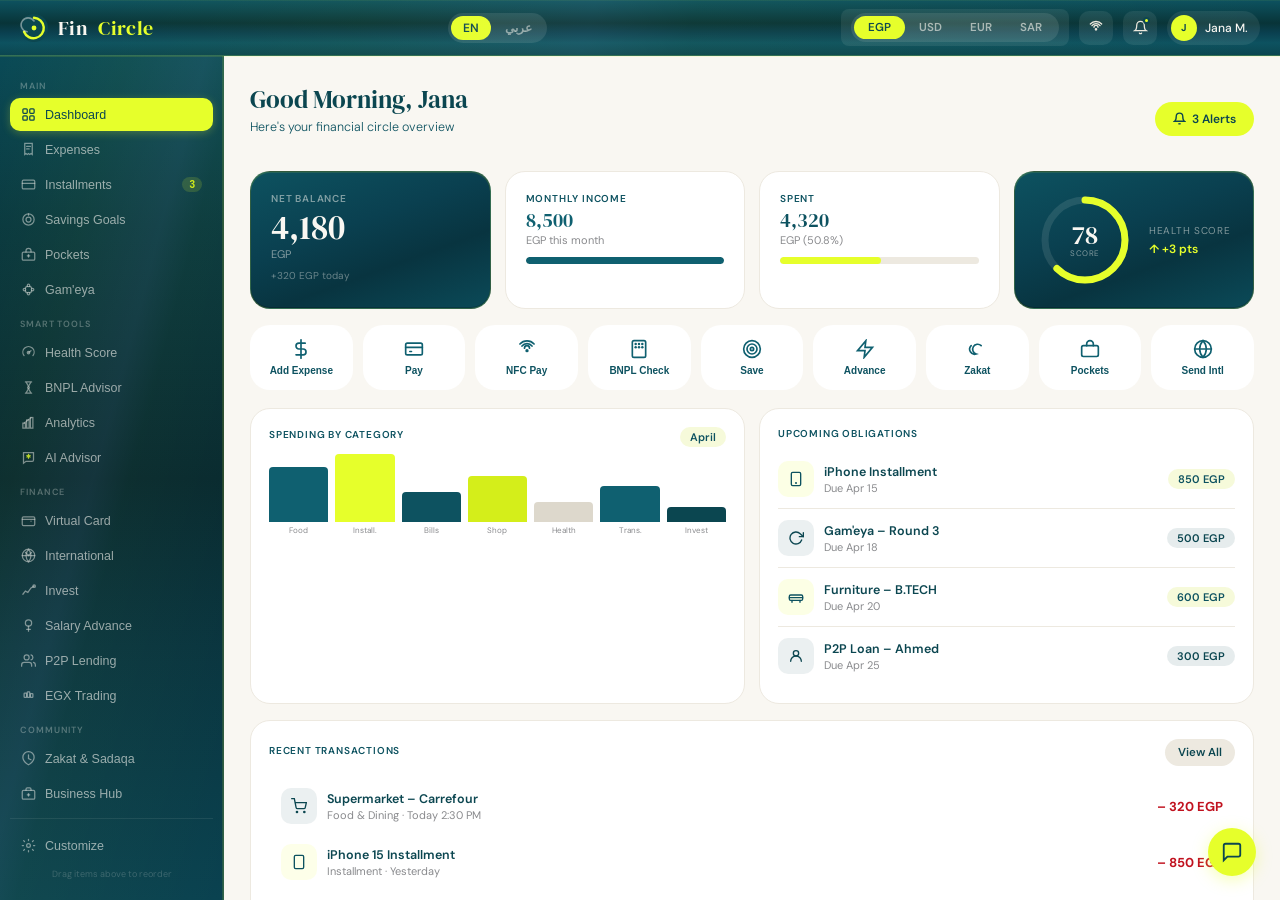
==== commit d0b56b14: "Update fmt.Println message from 'Hello' to 'Goodbye'" ====
--- a/index.html
+++ b/index.html
@@ -7,128 +7,166 @@
 <link href="https://fonts.googleapis.com/css2?family=DM+Serif+Display:ital@0;1&family=DM+Sans:opsz,wght@9..40,300;9..40,400;9..40,500;9..40,600&family=Cairo:wght@400;500;600;700&display=swap" rel="stylesheet">
 <style>
 :root {
-  --sand:    #FDF0D5; --sand2:  #F5E4BB; --sand3:  #E8D09A;
-  --crimson: #780000; --crimson2:#8A0000; --crimson3:#C1121F; --crimson4:#D42B37;
-  --steel:   #669BBC; --steel2: #84AECA; --steel3: #A8C7DC;
-  --danger:  #C1121F; --gold:   #E8C84A; --navy:   #003049;
-  --text:    #003049; --text2:  #1A3A50;
-  /* Aliases for legacy compatibility */
-  --beige:   var(--sand); --beige2: var(--sand2); --beige3: var(--sand3);
-  --green:   var(--crimson); --green2: var(--crimson2); --green3: var(--crimson3); --green4: var(--crimson4);
-  --orange:  var(--steel); --orange2: var(--steel2); --orange3: var(--steel3);
-  --red:     var(--danger); --yellow: var(--gold); --teal:   var(--navy);
+  /* ── NEW PALETTE ── */
+  --lime:    #E6FF2B;
+  --lime2:   #D4EE1A;
+  --lime3:   #C2DC08;
+  --teal:    #0B4650;
+  --teal2:   #0D5260;
+  --teal3:   #0F6070;
+  --teal4:   #1A7A88;
+  --offwhite:#F9F7F2;
+  --offwhite2:#EDE9E0;
+  --offwhite3:#DDD8CC;
+  --gray:    #898A8D;
+  --gray2:   #6E6F72;
+  --gray3:   #B0B1B4;
+
+  /* ── SEMANTIC ALIASES ── */
+  --sand:    var(--offwhite);
+  --sand2:   var(--offwhite2);
+  --sand3:   var(--offwhite3);
+  --crimson: var(--teal);
+  --crimson2:var(--teal2);
+  --crimson3:var(--teal3);
+  --crimson4:var(--teal4);
+  --steel:   var(--lime3);
+  --steel2:  var(--lime2);
+  --steel3:  var(--lime);
+  --danger:  #C1121F;
+  --gold:    var(--lime);
+  --navy:    var(--teal);
+  --text:    var(--teal);
+  --text2:   var(--teal2);
+
+  /* Legacy compat */
+  --beige:   var(--offwhite);
+  --beige2:  var(--offwhite2);
+  --beige3:  var(--offwhite3);
+  --green:   var(--teal);
+  --green2:  var(--teal2);
+  --green3:  var(--teal3);
+  --green4:  var(--teal4);
+  --orange:  var(--lime);
+  --orange2: var(--lime2);
+  --orange3: var(--lime3);
+  --red:     #C1121F;
+  --yellow:  var(--lime);
+
   --r: 14px; --r2: 20px;
   --font-display: 'DM Serif Display', serif;
   --font-body: 'DM Sans', sans-serif;
 }
 [lang="ar"] { --font-body: 'Cairo', sans-serif; }
-/* ── METALLIC RED SYSTEM ── */
+
+/* ── METALLIC TEAL SYSTEM ── */
 :root {
   --mg-topbar: linear-gradient(180deg,
-    #9A0010 0%, #780000 18%, #5A0000 42%, #6E0008 60%, #920010 78%, #780000 100%);
+    #0D5260 0%, #0B4650 18%, #083438 42%, #0A4050 60%, #0D5260 78%, #0B4650 100%);
   --mg-sidebar: linear-gradient(180deg,
-    #8A0008 0%, #6A0000 20%, #500000 50%, #640008 70%, #820008 100%);
+    #0A4A56 0%, #083840 20%, #062830 50%, #083440 70%, #0A4250 100%);
   --mg-nav-active: linear-gradient(135deg,
-    #C83040 0%, #A01828 30%, #780010 55%, #900018 75%, #B02030 100%);
-  --mg-card-red: linear-gradient(160deg,
-    #9A0010 0%, #6E0000 40%, #500000 65%, #780008 100%);
+    #E6FF2B 0%, #C2DC08 30%, #A8C000 55%, #C2DC08 75%, #E6FF2B 100%);
+  --mg-card-teal: linear-gradient(160deg,
+    #0D5260 0%, #0A4050 40%, #083440 65%, #0B4A58 100%);
   --metal-sheen: linear-gradient(105deg,
-    transparent 0%, rgba(255,200,200,.05) 28%, rgba(255,255,255,.09) 46%,
-    rgba(255,180,180,.04) 54%, transparent 100%);
-  --metal-border: rgba(200,100,100,.3);
-  --metal-border-bright: rgba(240,160,160,.18);
-}
+    transparent 0%, rgba(230,255,43,.04) 28%, rgba(255,255,255,.06) 46%,
+    rgba(230,255,43,.03) 54%, transparent 100%);
+  --metal-border: rgba(230,255,43,.18);
+  --metal-border-bright: rgba(230,255,43,.12);
+}
+
 *,*::before,*::after{box-sizing:border-box;margin:0;padding:0}
-html,body{height:100%;font-family:var(--font-body);background:#5A0000;color:var(--text);overflow:hidden}
+html,body{height:100%;font-family:var(--font-body);background:#062830;color:var(--teal);overflow:hidden}
 ::-webkit-scrollbar{width:4px;height:4px}
 ::-webkit-scrollbar-track{background:transparent}
-::-webkit-scrollbar-thumb{background:var(--beige3);border-radius:4px}
+::-webkit-scrollbar-thumb{background:var(--offwhite3);border-radius:4px}
 
 /* ── LAYOUT ── */
 .app{display:grid;grid-template-columns:224px 1fr;grid-template-rows:56px 1fr;height:100vh}
-.topbar{grid-column:1/-1;background:var(--mg-topbar);border-bottom:1px solid var(--metal-border);box-shadow:0 1px 0 var(--metal-border-bright),inset 0 1px 0 rgba(255,200,200,.08);display:flex;align-items:center;justify-content:space-between;padding:0 20px;gap:12px;z-index:10;position:relative}.topbar::after{content:'';position:absolute;inset:0;background:var(--metal-sheen);pointer-events:none}
-.logo{font-family:var(--font-display);font-size:20px;color:var(--beige);letter-spacing:.02em;white-space:nowrap;display:flex;align-items:center;gap:10px}
+.topbar{grid-column:1/-1;background:var(--mg-topbar);border-bottom:1px solid var(--metal-border);box-shadow:0 1px 0 var(--metal-border-bright),inset 0 1px 0 rgba(230,255,43,.06);display:flex;align-items:center;justify-content:space-between;padding:0 20px;gap:12px;z-index:10;position:relative}.topbar::after{content:'';position:absolute;inset:0;background:var(--metal-sheen);pointer-events:none}
+.logo{font-family:var(--font-display);font-size:20px;color:var(--offwhite);letter-spacing:.02em;white-space:nowrap;display:flex;align-items:center;gap:10px}
 .logo svg{flex-shrink:0}
-.logo span{color:var(--orange)}
+.logo span{color:var(--lime)}
 .topbar-center{flex:1;display:flex;justify-content:center}
-.lang-toggle{display:flex;background:rgba(253,240,213,.1);border-radius:50px;padding:3px;gap:2px}
-.lang-btn{border:none;background:none;padding:4px 12px;border-radius:50px;font-size:12px;font-weight:600;cursor:pointer;color:rgba(253,240,213,.5);transition:all .2s;font-family:var(--font-body)}
-.lang-btn.active{background:var(--orange);color:var(--green)}
+.lang-toggle{display:flex;background:rgba(249,247,242,.1);border-radius:50px;padding:3px;gap:2px}
+.lang-btn{border:none;background:none;padding:4px 12px;border-radius:50px;font-size:12px;font-weight:600;cursor:pointer;color:rgba(249,247,242,.5);transition:all .2s;font-family:var(--font-body)}
+.lang-btn.active{background:var(--lime);color:var(--teal)}
 .topbar-right{display:flex;align-items:center;gap:10px}
-.icon-btn{position:relative;background:rgba(253,240,213,.08);border:none;width:34px;height:34px;border-radius:10px;cursor:pointer;display:flex;align-items:center;justify-content:center;font-size:15px;transition:background .15s;color:var(--beige2)}
-.icon-btn:hover{background:rgba(253,240,213,.15)}
-.notif-dot{position:absolute;top:6px;right:7px;width:7px;height:7px;background:var(--orange);border-radius:50%;border:2px solid var(--green)}
-.user-chip{display:flex;align-items:center;gap:8px;background:rgba(253,240,213,.08);border-radius:50px;padding:4px 12px 4px 4px;cursor:pointer;transition:background .15s}
-.user-chip:hover{background:rgba(253,240,213,.15)}
-.user-avatar{width:26px;height:26px;border-radius:50%;background:var(--orange);display:flex;align-items:center;justify-content:center;font-size:10px;font-weight:700;color:var(--green)}
-.user-name{font-size:12px;color:var(--beige);font-weight:500}
+.icon-btn{position:relative;background:rgba(249,247,242,.08);border:none;width:34px;height:34px;border-radius:10px;cursor:pointer;display:flex;align-items:center;justify-content:center;font-size:15px;transition:background .15s;color:var(--offwhite2)}
+.icon-btn:hover{background:rgba(249,247,242,.15)}
+.notif-dot{position:absolute;top:6px;right:7px;width:7px;height:7px;background:var(--lime);border-radius:50%;border:2px solid var(--teal)}
+.user-chip{display:flex;align-items:center;gap:8px;background:rgba(249,247,242,.08);border-radius:50px;padding:4px 12px 4px 4px;cursor:pointer;transition:background .15s}
+.user-chip:hover{background:rgba(249,247,242,.15)}
+.user-avatar{width:26px;height:26px;border-radius:50%;background:var(--lime);display:flex;align-items:center;justify-content:center;font-size:10px;font-weight:700;color:var(--teal)}
+.user-name{font-size:12px;color:var(--offwhite);font-weight:500}
 
 /* ── SIDEBAR ── */
 .sidebar{background:var(--mg-sidebar);border-right:1px solid var(--metal-border);box-shadow:inset -1px 0 0 var(--metal-border-bright);padding:14px 10px;display:flex;flex-direction:column;gap:2px;overflow-y:auto;position:relative}.sidebar::before{content:'';position:absolute;inset:0;background:var(--metal-sheen);pointer-events:none;z-index:0}.sidebar>*{position:relative;z-index:1}
-.nav-section{font-size:9px;color:rgba(253,240,213,.3);text-transform:uppercase;letter-spacing:.1em;padding:10px 10px 4px;font-weight:600}
-.nav-item{display:flex;align-items:center;gap:9px;padding:9px 11px;border-radius:10px;cursor:pointer;font-size:12.5px;font-weight:500;color:rgba(253,240,213,.6);transition:all .15s;border:none;background:none;width:100%;text-align:left;position:relative}
-.nav-item:hover{background:rgba(253,240,213,.07);color:var(--beige)}
-.nav-item.active{background:var(--mg-nav-active);color:var(--beige);box-shadow:inset 0 1px 0 rgba(255,200,200,.15),inset 0 -1px 0 rgba(0,0,0,.2),0 2px 6px rgba(0,0,0,.25)}
+.nav-section{font-size:9px;color:rgba(249,247,242,.3);text-transform:uppercase;letter-spacing:.1em;padding:10px 10px 4px;font-weight:600}
+.nav-item{display:flex;align-items:center;gap:9px;padding:9px 11px;border-radius:10px;cursor:pointer;font-size:12.5px;font-weight:500;color:rgba(249,247,242,.6);transition:all .15s;border:none;background:none;width:100%;text-align:left;position:relative}
+.nav-item:hover{background:rgba(249,247,242,.07);color:var(--offwhite)}
+.nav-item.active{background:var(--lime);color:var(--teal);box-shadow:0 2px 8px rgba(230,255,43,.25)}
 .nav-item svg{flex-shrink:0;opacity:.8}
 .nav-item.active svg{opacity:1}
-.nav-badge{margin-left:auto;background:rgba(102,155,188,.25);color:var(--orange2);border-radius:10px;padding:2px 7px;font-size:10px;font-weight:600}
-.nav-item.active .nav-badge{background:rgba(120,0,0,.2);color:var(--green)}
-.sidebar-footer{margin-top:auto;padding-top:10px;border-top:1px solid rgba(253,240,213,.08)}
-.customize-hint{font-size:9px;color:rgba(253,240,213,.2);text-align:center;padding:6px;cursor:pointer;transition:color .2s}
-.customize-hint:hover{color:rgba(253,240,213,.4)}
+.nav-badge{margin-left:auto;background:rgba(230,255,43,.15);color:var(--lime2);border-radius:10px;padding:2px 7px;font-size:10px;font-weight:600}
+.nav-item.active .nav-badge{background:rgba(11,70,80,.2);color:var(--teal)}
+.sidebar-footer{margin-top:auto;padding-top:10px;border-top:1px solid rgba(249,247,242,.08)}
+.customize-hint{font-size:9px;color:rgba(249,247,242,.2);text-align:center;padding:6px;cursor:pointer;transition:color .2s}
+.customize-hint:hover{color:rgba(249,247,242,.4)}
 
 /* ── MAIN ── */
-.main{background:var(--beige);overflow-y:auto;position:relative}
+.main{background:var(--offwhite);overflow-y:auto;position:relative}
 .page{display:none;padding:26px;animation:fadeIn .22s ease}
 .page.active{display:block}
 @keyframes fadeIn{from{opacity:0;transform:translateY(5px)}to{opacity:1;transform:translateY(0)}}
 
 /* ── ALERT BANNER ── */
-.alert-banner{background:linear-gradient(135deg,#C01020 0%,#880010 40%,#640000 65%,#900010 100%);box-shadow:inset 0 1px 0 rgba(255,180,180,.14),inset 0 -1px 0 rgba(0,0,0,.22);color:var(--beige);border-radius:14px;padding:12px 16px;margin-bottom:16px;display:flex;align-items:center;gap:12px;animation:slideIn .3s ease;cursor:pointer;border:1px solid var(--metal-border)}
-.alert-banner.warning{background:linear-gradient(135deg,#005073,var(--orange))}
-.alert-banner.info{background:linear-gradient(135deg,var(--green3),var(--green2))}
+.alert-banner{background:linear-gradient(135deg,#0D5260 0%,#0B4650 40%,#083840 65%,#0A4A58 100%);box-shadow:inset 0 1px 0 rgba(230,255,43,.12),inset 0 -1px 0 rgba(0,0,0,.18);color:var(--offwhite);border-radius:14px;padding:12px 16px;margin-bottom:16px;display:flex;align-items:center;gap:12px;animation:slideIn .3s ease;cursor:pointer;border:1px solid var(--metal-border)}
+.alert-banner.warning{background:linear-gradient(135deg,#0B4650,#1A7A88)}
+.alert-banner.info{background:linear-gradient(135deg,var(--teal3),var(--teal2))}
 @keyframes slideIn{from{opacity:0;transform:translateX(-10px)}to{opacity:1;transform:translateX(0)}}
 
 /* ── COMMON ── */
-.page-title{font-family:var(--font-display);font-size:25px;color:var(--green);margin-bottom:3px}
-.page-sub{font-size:12.5px;color:var(--text2);margin-bottom:20px;font-weight:300}
-.card{background:white;border-radius:var(--r2);border:1px solid var(--beige2);padding:18px}
-.card.green{background:var(--mg-card-red);border-color:var(--metal-border);box-shadow:inset 0 1px 0 rgba(255,180,180,.12),inset 0 -1px 0 rgba(0,0,0,.25)}
-.card.orange{background:linear-gradient(160deg,#7A9EBC 0%,#5588AA 45%,#669BBC 100%);border-color:rgba(100,160,200,.3)}
-.card.dark{background:linear-gradient(160deg,#7A0008 0%,#560000 45%,#6A0004 100%);border-color:var(--metal-border)}
+.page-title{font-family:var(--font-display);font-size:25px;color:var(--teal);margin-bottom:3px}
+.page-sub{font-size:12.5px;color:var(--teal2);margin-bottom:20px;font-weight:300}
+.card{background:white;border-radius:var(--r2);border:1px solid var(--offwhite2);padding:18px}
+.card.green{background:var(--mg-card-teal);border-color:var(--metal-border);box-shadow:inset 0 1px 0 rgba(230,255,43,.1),inset 0 -1px 0 rgba(0,0,0,.2)}
+.card.orange{background:linear-gradient(160deg,#D4EE1A 0%,#C2DC08 45%,#E6FF2B 100%);border-color:rgba(194,220,8,.3)}
+.card.dark{background:linear-gradient(160deg,#0D5260 0%,#083840 45%,#0B4A58 100%);border-color:var(--metal-border)}
 .card.teal{background:var(--teal);border-color:var(--teal)}
 .label{font-size:10px;text-transform:uppercase;letter-spacing:.08em;font-weight:600;color:var(--text2);margin-bottom:5px}
-.label.light{color:rgba(253,240,213,.5)}
+.label.light{color:rgba(249,247,242,.5)}
 .val{font-family:var(--font-display)}
-.val.lg{font-size:34px;color:var(--green);line-height:1}
-.val.md{font-size:20px;color:var(--green);line-height:1}
-.val.light{color:var(--beige)}
-.val.orange{color:var(--orange)}
-.sub{font-size:11px;color:#999;margin-top:3px}
+.val.lg{font-size:34px;color:var(--teal);line-height:1}
+.val.md{font-size:20px;color:var(--teal);line-height:1}
+.val.light{color:var(--offwhite)}
+.val.orange{color:var(--teal3)}
+.sub{font-size:11px;color:var(--gray);margin-top:3px}
 .tag{display:inline-flex;align-items:center;gap:4px;border-radius:20px;padding:3px 10px;font-size:11px;font-weight:600}
-.tag.green{background:rgba(102,155,188,.15);color:#003049}
-.tag.orange{background:rgba(102,155,188,.15);color:var(--orange)}
-.tag.red{background:rgba(193,18,31,.12);color:var(--red)}
-.tag.yellow{background:rgba(232,200,74,.15);color:#8A7200}
-.tag.teal{background:rgba(0,48,73,.12);color:var(--teal)}
-.tag.light{background:rgba(253,240,213,.15);color:var(--orange2)}
-.progress-bg{background:var(--beige2);border-radius:4px;height:7px;overflow:hidden;margin-top:7px}
-.progress-fill{background:var(--orange);height:7px;border-radius:4px;transition:width .5s}
-.progress-fill.green{background:var(--green3)}
+.tag.green{background:rgba(11,70,80,.1);color:var(--teal)}
+.tag.orange{background:rgba(194,220,8,.15);color:var(--teal2)}
+.tag.red{background:rgba(193,18,31,.12);color:#C1121F}
+.tag.yellow{background:rgba(230,255,43,.2);color:var(--teal2)}
+.tag.teal{background:rgba(11,70,80,.1);color:var(--teal)}
+.tag.light{background:rgba(249,247,242,.15);color:var(--lime2)}
+.progress-bg{background:var(--offwhite2);border-radius:4px;height:7px;overflow:hidden;margin-top:7px}
+.progress-fill{background:var(--lime);height:7px;border-radius:4px;transition:width .5s}
+.progress-fill.green{background:var(--teal3)}
 .progress-fill.teal{background:var(--teal)}
 .btn{border:none;border-radius:50px;padding:9px 18px;font-family:var(--font-body);font-size:12.5px;font-weight:600;cursor:pointer;transition:all .2s;display:inline-flex;align-items:center;gap:6px;white-space:nowrap}
-.btn.primary{background:var(--orange);color:var(--green)}
-.btn.primary:hover{background:var(--orange2);transform:translateY(-1px)}
-.btn.secondary{background:var(--beige2);color:var(--text)}
-.btn.secondary:hover{background:var(--beige3)}
-.btn.ghost{background:rgba(253,240,213,.1);color:var(--beige);border:1px solid rgba(253,240,213,.15)}
-.btn.ghost:hover{background:rgba(253,240,213,.18)}
-.btn.danger{background:rgba(193,18,31,.1);color:var(--red)}
+.btn.primary{background:var(--lime);color:var(--teal)}
+.btn.primary:hover{background:var(--lime2);transform:translateY(-1px)}
+.btn.secondary{background:var(--offwhite2);color:var(--teal)}
+.btn.secondary:hover{background:var(--offwhite3)}
+.btn.ghost{background:rgba(249,247,242,.1);color:var(--offwhite);border:1px solid rgba(249,247,242,.15)}
+.btn.ghost:hover{background:rgba(249,247,242,.18)}
+.btn.danger{background:rgba(193,18,31,.1);color:#C1121F}
 .btn.teal{background:var(--teal);color:white}
 .btn.sm{padding:6px 13px;font-size:11.5px}
-.divider{height:1px;background:var(--beige2);margin:14px 0}
-input,select,textarea{font-family:var(--font-body);font-size:13px;border:1.5px solid var(--beige3);border-radius:10px;padding:9px 12px;width:100%;background:white;color:var(--text);outline:none;transition:border-color .15s}
-input:focus,select:focus,textarea:focus{border-color:var(--green3)}
+.divider{height:1px;background:var(--offwhite2);margin:14px 0}
+input,select,textarea{font-family:var(--font-body);font-size:13px;border:1.5px solid var(--offwhite3);border-radius:10px;padding:9px 12px;width:100%;background:white;color:var(--teal);outline:none;transition:border-color .15s}
+input:focus,select:focus,textarea:focus{border-color:var(--teal3)}
 .input-group{display:flex;flex-direction:column;gap:4px;margin-bottom:12px}
 .input-label{font-size:11.5px;font-weight:600;color:var(--text2)}
 .grid-2{display:grid;grid-template-columns:1fr 1fr;gap:14px}
@@ -136,7 +174,7 @@
 .grid-4{display:grid;grid-template-columns:repeat(4,1fr);gap:12px}
 .flex-row{display:flex;align-items:center;gap:10px;flex-wrap:wrap}
 .flex-between{display:flex;align-items:center;justify-content:space-between}
-.row-item{display:flex;align-items:center;gap:10px;padding:11px 0;border-bottom:1px solid var(--beige2)}
+.row-item{display:flex;align-items:center;gap:10px;padding:11px 0;border-bottom:1px solid var(--offwhite2)}
 .row-item:last-child{border-bottom:none}
 .icon-box{width:36px;height:36px;border-radius:10px;display:flex;align-items:center;justify-content:center;font-size:16px;flex-shrink:0}
 
@@ -144,15 +182,15 @@
 .score-ring{position:relative;width:96px;height:96px}
 .score-ring svg{transform:rotate(-90deg)}
 .score-ring-val{position:absolute;inset:0;display:flex;flex-direction:column;align-items:center;justify-content:center}
-.score-ring-val .num{font-family:var(--font-display);font-size:26px;color:var(--beige);line-height:1}
-.score-ring-val .lbl{font-size:8px;color:rgba(253,240,213,.5);text-transform:uppercase;letter-spacing:.06em}
+.score-ring-val .num{font-family:var(--font-display);font-size:26px;color:var(--offwhite);line-height:1}
+.score-ring-val .lbl{font-size:8px;color:rgba(249,247,242,.5);text-transform:uppercase;letter-spacing:.06em}
 
 /* ── TX ROWS ── */
 .tx-row{display:flex;align-items:center;gap:10px;padding:10px 12px;border-radius:11px;transition:background .15s;cursor:default}
-.tx-row:hover{background:var(--beige)}
+.tx-row:hover{background:var(--offwhite)}
 .tx-info{flex:1;min-width:0}
-.tx-name{font-size:12.5px;font-weight:600;color:var(--text)}
-.tx-cat{font-size:11px;color:#999;margin-top:1px}
+.tx-name{font-size:12.5px;font-weight:600;color:var(--teal)}
+.tx-cat{font-size:11px;color:var(--gray);margin-top:1px}
 .tx-amt{font-size:13px;font-weight:700;white-space:nowrap}
 
 /* ── CHAT ── */
@@ -161,20 +199,20 @@
 .msg{display:flex;gap:9px;max-width:88%}
 .msg.user{align-self:flex-end;flex-direction:row-reverse}
 .msg-bubble{padding:10px 14px;border-radius:16px;font-size:12.5px;line-height:1.6}
-.msg.ai .msg-bubble{background:white;border:1px solid var(--beige2);color:var(--text);border-radius:4px 16px 16px 16px}
-.msg.user .msg-bubble{background:var(--green);color:var(--beige);border-radius:16px 4px 16px 16px}
+.msg.ai .msg-bubble{background:white;border:1px solid var(--offwhite2);color:var(--teal);border-radius:4px 16px 16px 16px}
+.msg.user .msg-bubble{background:var(--teal);color:var(--offwhite);border-radius:16px 4px 16px 16px}
 .msg-avatar{width:28px;height:28px;border-radius:50%;flex-shrink:0;display:flex;align-items:center;justify-content:center;font-size:10px;font-weight:700}
-.msg.ai .msg-avatar{background:var(--orange);color:var(--green)}
-.msg.user .msg-avatar{background:var(--green);color:var(--beige)}
-.chat-input-row{display:flex;gap:8px;padding-top:10px;border-top:1px solid var(--beige2);margin-top:auto}
-.chat-input{flex:1;border-radius:50px;padding:9px 16px;font-size:12.5px;resize:none;border:1.5px solid var(--beige3);height:40px}
-.send-btn{width:38px;height:38px;border-radius:50%;background:var(--orange);border:none;cursor:pointer;display:flex;align-items:center;justify-content:center;transition:all .15s;flex-shrink:0}
-.send-btn:hover{background:var(--orange2);transform:scale(1.05)}
+.msg.ai .msg-avatar{background:var(--lime);color:var(--teal)}
+.msg.user .msg-avatar{background:var(--teal);color:var(--offwhite)}
+.chat-input-row{display:flex;gap:8px;padding-top:10px;border-top:1px solid var(--offwhite2);margin-top:auto}
+.chat-input{flex:1;border-radius:50px;padding:9px 16px;font-size:12.5px;resize:none;border:1.5px solid var(--offwhite3);height:40px}
+.send-btn{width:38px;height:38px;border-radius:50%;background:var(--lime);border:none;cursor:pointer;display:flex;align-items:center;justify-content:center;transition:all .15s;flex-shrink:0}
+.send-btn:hover{background:var(--lime2);transform:scale(1.05)}
 .quick-chips{display:flex;gap:6px;flex-wrap:wrap;padding:6px 0 8px}
-.chip{background:white;border:1.5px solid var(--beige2);border-radius:50px;padding:4px 11px;font-size:11px;font-weight:500;color:var(--text2);cursor:pointer;transition:all .15s}
-.chip:hover{border-color:var(--orange);color:var(--orange);background:rgba(102,155,188,.05)}
+.chip{background:white;border:1.5px solid var(--offwhite2);border-radius:50px;padding:4px 11px;font-size:11px;font-weight:500;color:var(--teal2);cursor:pointer;transition:all .15s}
+.chip:hover{border-color:var(--lime3);color:var(--teal);background:rgba(230,255,43,.07)}
 .typing-dots{display:flex;gap:4px;align-items:center;padding:2px 0}
-.typing-dots span{width:5px;height:5px;border-radius:50%;background:var(--beige3);animation:bounce .9s infinite}
+.typing-dots span{width:5px;height:5px;border-radius:50%;background:var(--offwhite3);animation:bounce .9s infinite}
 .typing-dots span:nth-child(2){animation-delay:.15s}
 .typing-dots span:nth-child(3){animation-delay:.3s}
 @keyframes bounce{0%,60%,100%{transform:translateY(0)}30%{transform:translateY(-4px)}}
@@ -183,53 +221,53 @@
 .modal-overlay{position:fixed;inset:0;background:rgba(0,0,0,.45);z-index:300;display:none;align-items:center;justify-content:center;backdrop-filter:blur(4px)}
 .modal-overlay.open{display:flex}
 .modal{background:white;border-radius:24px;padding:26px;width:440px;max-width:92vw;max-height:82vh;overflow-y:auto;animation:fadeIn .2s ease;position:relative}
-.modal-title{font-family:var(--font-display);font-size:20px;color:var(--green);margin-bottom:14px}
-.modal-close{position:absolute;top:14px;right:14px;background:var(--beige2);border:none;width:28px;height:28px;border-radius:50%;cursor:pointer;font-size:14px;display:flex;align-items:center;justify-content:center;transition:background .15s}
-.modal-close:hover{background:var(--beige3)}
+.modal-title{font-family:var(--font-display);font-size:20px;color:var(--teal);margin-bottom:14px}
+.modal-close{position:absolute;top:14px;right:14px;background:var(--offwhite2);border:none;width:28px;height:28px;border-radius:50%;cursor:pointer;font-size:14px;display:flex;align-items:center;justify-content:center;transition:background .15s}
+.modal-close:hover{background:var(--offwhite3)}
 
 /* ── VIRTUAL CARD ── */
-.virtual-card{background:linear-gradient(135deg,#B01020 0%,#780000 25%,#500000 50%,#6A0008 70%,#9A0010 100%);box-shadow:inset 0 1px 0 rgba(255,180,180,.16),inset 0 -2px 0 rgba(0,0,0,.3),0 8px 32px rgba(0,0,0,.4);border:1px solid var(--metal-border);border-radius:20px;padding:22px;color:var(--beige);position:relative;overflow:hidden;cursor:pointer;transition:transform .2s;min-height:160px}
-.virtual-card::before{content:'';position:absolute;top:-30px;right:-30px;width:140px;height:140px;border-radius:50%;background:rgba(200,80,80,.12)}
+.virtual-card{background:linear-gradient(135deg,#0D5260 0%,#0B4650 25%,#083840 50%,#0A4A58 70%,#0D5260 100%);box-shadow:inset 0 1px 0 rgba(230,255,43,.14),inset 0 -2px 0 rgba(0,0,0,.25),0 8px 32px rgba(0,0,0,.35);border:1px solid var(--metal-border);border-radius:20px;padding:22px;color:var(--offwhite);position:relative;overflow:hidden;cursor:pointer;transition:transform .2s;min-height:160px}
+.virtual-card::before{content:'';position:absolute;top:-30px;right:-30px;width:140px;height:140px;border-radius:50%;background:rgba(230,255,43,.08)}
 .virtual-card::after{content:'';position:absolute;inset:0;background:var(--metal-sheen);pointer-events:none}
 .virtual-card:hover{transform:translateY(-3px)}
-.vc-chip{width:38px;height:28px;background:linear-gradient(135deg,var(--orange),var(--orange2));border-radius:5px;margin-bottom:14px;display:flex;align-items:center;justify-content:center;font-size:8px;font-weight:700;color:var(--green)}
+.vc-chip{width:38px;height:28px;background:linear-gradient(135deg,var(--lime),var(--lime2));border-radius:5px;margin-bottom:14px;display:flex;align-items:center;justify-content:center;font-size:8px;font-weight:700;color:var(--teal)}
 .vc-number{font-size:14px;letter-spacing:.15em;margin-bottom:14px;font-weight:500;font-family:monospace}
 .vc-footer{display:flex;justify-content:space-between;align-items:flex-end}
 .vc-label{font-size:8px;opacity:.5;text-transform:uppercase;letter-spacing:.08em;margin-bottom:2px}
 .vc-val{font-size:13px;font-weight:600}
-.vc-nfc{background:rgba(102,155,188,.2);border-radius:20px;padding:3px 10px;font-size:10px;font-weight:600;color:var(--orange2);display:inline-flex;align-items:center;gap:4px}
+.vc-nfc{background:rgba(230,255,43,.15);border-radius:20px;padding:3px 10px;font-size:10px;font-weight:600;color:var(--lime);display:inline-flex;align-items:center;gap:4px}
 
 /* ── NFC PULSE ── */
 .nfc-active{animation:nfcPulse 1.5s ease-in-out infinite}
-@keyframes nfcPulse{0%,100%{box-shadow:0 0 0 0 rgba(102,155,188,.3)}50%{box-shadow:0 0 0 12px rgba(102,155,188,0)}}
+@keyframes nfcPulse{0%,100%{box-shadow:0 0 0 0 rgba(230,255,43,.3)}50%{box-shadow:0 0 0 12px rgba(230,255,43,0)}}
 
 /* ── CHARTS ── */
 .bar-chart{display:flex;align-items:flex-end;gap:7px;height:80px;padding-bottom:4px}
 .bar-col{flex:1;display:flex;flex-direction:column;align-items:center;gap:3px}
 .bar-col .bar{width:100%;border-radius:4px 4px 0 0;transition:opacity .2s;cursor:default}
 .bar-col .bar:hover{opacity:.75}
-.bar-col .bl{font-size:8px;color:#999}
+.bar-col .bl{font-size:8px;color:var(--gray)}
 .donut-wrap{position:relative;display:inline-flex;align-items:center;justify-content:center}
 .donut-center{position:absolute;text-align:center}
 
 /* ── STOCK ROWS ── */
 .stock-row{display:flex;align-items:center;gap:10px;padding:10px 12px;border-radius:11px;cursor:pointer;transition:background .15s}
-.stock-row:hover{background:var(--beige)}
-.stock-ticker{font-weight:700;font-size:12.5px;color:var(--green);width:56px}
-.stock-name{font-size:11.5px;color:var(--text2);flex:1}
+.stock-row:hover{background:var(--offwhite)}
+.stock-ticker{font-weight:700;font-size:12.5px;color:var(--teal);width:56px}
+.stock-name{font-size:11.5px;color:var(--teal2);flex:1}
 .stock-price{font-weight:600;font-size:12.5px;width:70px;text-align:right}
 .stock-chg{font-size:11.5px;font-weight:600;width:60px;text-align:right}
 
 /* ── GOAL CARDS ── */
-.goal-card{background:white;border:1px solid var(--beige2);border-radius:var(--r2);padding:16px;transition:all .2s}
-.goal-card:hover{box-shadow:0 6px 20px rgba(120,0,0,.07)}
+.goal-card{background:white;border:1px solid var(--offwhite2);border-radius:var(--r2);padding:16px;transition:all .2s}
+.goal-card:hover{box-shadow:0 6px 20px rgba(11,70,80,.07)}
 
 /* ── SME / BUSINESS ── */
-.emp-row{display:flex;align-items:center;gap:10px;padding:10px 12px;background:var(--beige);border-radius:11px;margin-bottom:8px}
+.emp-row{display:flex;align-items:center;gap:10px;padding:10px 12px;background:var(--offwhite);border-radius:11px;margin-bottom:8px}
 .emp-avatar{width:32px;height:32px;border-radius:50%;display:flex;align-items:center;justify-content:center;font-size:11px;font-weight:700;color:white;flex-shrink:0}
 
 /* ── P2P LENDING ── */
-.loan-card{background:white;border:1px solid var(--beige2);border-radius:var(--r2);padding:16px;margin-bottom:10px}
+.loan-card{background:white;border:1px solid var(--offwhite2);border-radius:var(--r2);padding:16px;margin-bottom:10px}
 .loan-status{display:inline-flex;align-items:center;gap:5px;font-size:11px;font-weight:600;padding:3px 10px;border-radius:20px}
 
 /* ── RISK METER ── */
@@ -237,35 +275,34 @@
 .risk-seg{flex:1;height:8px;border-radius:4px}
 
 /* ── CURRENCY SELECTOR ── */
-.currency-pill{display:flex;gap:0;background:var(--beige2);border-radius:50px;padding:3px;overflow:hidden}
-.curr-btn{border:none;background:none;padding:4px 14px;border-radius:50px;font-size:11.5px;font-weight:600;cursor:pointer;color:var(--text2);transition:all .2s;font-family:var(--font-body)}
-.curr-btn.active{background:var(--green);color:var(--beige)}
+.currency-pill{display:flex;gap:0;background:rgba(249,247,242,.1);border-radius:50px;padding:3px;overflow:hidden}
+.curr-btn{border:none;background:none;padding:4px 14px;border-radius:50px;font-size:11.5px;font-weight:600;cursor:pointer;color:rgba(249,247,242,.6);transition:all .2s;font-family:var(--font-body)}
+.curr-btn.active{background:var(--lime);color:var(--teal)}
 
 /* ── ZAKAT ── */
-.zakat-card{background:linear-gradient(135deg,#1B4D35,var(--green2));border-radius:var(--r2);padding:20px;color:var(--beige);position:relative;overflow:hidden}
-.zakat-card::before{content:'';position:absolute;right:20px;top:50%;transform:translateY(-50%);font-size:60px;opacity:.08}
+.zakat-card{background:linear-gradient(135deg,var(--teal2),var(--teal));border-radius:var(--r2);padding:20px;color:var(--offwhite);position:relative;overflow:hidden}
 
 /* ── CUSTOMIZE MODAL ── */
-.nav-customize-item{display:flex;align-items:center;gap:10px;padding:10px 12px;background:var(--beige);border-radius:10px;margin-bottom:6px;cursor:grab;transition:background .15s}
-.nav-customize-item:hover{background:var(--beige2)}
-.drag-handle{color:#999;font-size:14px;cursor:grab}
+.nav-customize-item{display:flex;align-items:center;gap:10px;padding:10px 12px;background:var(--offwhite);border-radius:10px;margin-bottom:6px;cursor:grab;transition:background .15s}
+.nav-customize-item:hover{background:var(--offwhite2)}
+.drag-handle{color:var(--gray3);font-size:14px;cursor:grab}
 .toggle-switch{position:relative;width:36px;height:20px;margin-left:auto}
 .toggle-switch input{opacity:0;width:0;height:0}
-.toggle-slider{position:absolute;inset:0;background:var(--beige3);border-radius:10px;transition:.3s;cursor:pointer}
+.toggle-slider{position:absolute;inset:0;background:var(--offwhite3);border-radius:10px;transition:.3s;cursor:pointer}
 .toggle-slider:before{content:'';position:absolute;width:14px;height:14px;left:3px;top:3px;background:white;border-radius:50%;transition:.3s}
-.toggle-switch input:checked+.toggle-slider{background:var(--orange)}
+.toggle-switch input:checked+.toggle-slider{background:var(--lime)}
 .toggle-switch input:checked+.toggle-slider:before{transform:translateX(16px)}
 
 /* ── INVEST ── */
-.invest-option{background:white;border:1.5px solid var(--beige2);border-radius:16px;padding:16px;cursor:pointer;transition:all .2s;text-align:center}
-.invest-option:hover{border-color:var(--orange);transform:translateY(-2px);box-shadow:0 8px 20px rgba(102,155,188,.1)}
-.invest-option.selected{border-color:var(--orange);background:rgba(102,155,188,.04)}
+.invest-option{background:white;border:1.5px solid var(--offwhite2);border-radius:16px;padding:16px;cursor:pointer;transition:all .2s;text-align:center}
+.invest-option:hover{border-color:var(--lime);transform:translateY(-2px);box-shadow:0 8px 20px rgba(230,255,43,.15)}
+.invest-option.selected{border-color:var(--lime);background:rgba(230,255,43,.05)}
 .invest-option .icon{font-size:28px;margin-bottom:8px}
-.invest-option .name{font-weight:600;font-size:13px;color:var(--green)}
-.invest-option .ret{font-size:12px;color:var(--green3);margin-top:2px}
+.invest-option .name{font-weight:600;font-size:13px;color:var(--teal)}
+.invest-option .ret{font-size:12px;color:var(--teal3);margin-top:2px}
 
 /* ── SALARY ADVANCE ── */
-.salary-advance-bar{background:linear-gradient(90deg,var(--green),var(--green3));height:8px;border-radius:4px;transition:width .5s}
+.salary-advance-bar{background:linear-gradient(90deg,var(--teal),var(--teal3));height:8px;border-radius:4px;transition:width .5s}
 
 /* ── RTL SUPPORT ── */
 [dir="rtl"] .nav-item{text-align:right}
@@ -281,28 +318,28 @@
 .pie-dot{width:10px;height:10px;border-radius:3px;flex-shrink:0}
 
 /* ── GAMEYA ── */
-.gam-card{background:white;border:1px solid var(--beige2);border-radius:var(--r2);padding:16px;cursor:pointer;transition:all .2s}
-.gam-card:hover{transform:translateY(-2px);box-shadow:0 8px 22px rgba(120,0,0,.08)}
+.gam-card{background:white;border:1px solid var(--offwhite2);border-radius:var(--r2);padding:16px;cursor:pointer;transition:all .2s}
+.gam-card:hover{transform:translateY(-2px);box-shadow:0 8px 22px rgba(11,70,80,.08)}
 .member-dots{display:flex;margin-top:10px}
-.mdot{width:24px;height:24px;border-radius:50%;background:var(--green3);border:2px solid white;display:flex;align-items:center;justify-content:center;font-size:9px;color:var(--beige);font-weight:600;margin-left:-6px}
+.mdot{width:24px;height:24px;border-radius:50%;background:var(--teal3);border:2px solid white;display:flex;align-items:center;justify-content:center;font-size:9px;color:var(--offwhite);font-weight:600;margin-left:-6px}
 .mdot:first-child{margin-left:0}
 
 /* ── CUSTOMER SERVICE BADGE ── */
-.cs-badge{position:fixed;bottom:24px;right:24px;background:var(--orange);color:var(--green);width:48px;height:48px;border-radius:50%;display:flex;align-items:center;justify-content:center;font-size:20px;cursor:pointer;box-shadow:0 4px 16px rgba(102,155,188,.4);z-index:250;transition:all .2s;border:none}
-.cs-badge:hover{background:var(--orange2);transform:scale(1.08)}
-.cs-panel{position:fixed;bottom:84px;right:24px;width:340px;background:white;border-radius:20px;box-shadow:0 16px 48px rgba(120,0,0,.2);z-index:250;display:none;flex-direction:column;overflow:hidden;border:1px solid var(--beige2);max-height:500px}
+.cs-badge{position:fixed;bottom:24px;right:24px;background:var(--lime);color:var(--teal);width:48px;height:48px;border-radius:50%;display:flex;align-items:center;justify-content:center;font-size:20px;cursor:pointer;box-shadow:0 4px 16px rgba(230,255,43,.35);z-index:250;transition:all .2s;border:none}
+.cs-badge:hover{background:var(--lime2);transform:scale(1.08)}
+.cs-panel{position:fixed;bottom:84px;right:24px;width:340px;background:white;border-radius:20px;box-shadow:0 16px 48px rgba(11,70,80,.2);z-index:250;display:none;flex-direction:column;overflow:hidden;border:1px solid var(--offwhite2);max-height:500px}
 .cs-panel.open{display:flex}
-.cs-header{background:var(--green);padding:16px;color:var(--beige);display:flex;align-items:center;gap:10px}
+.cs-header{background:var(--teal);padding:16px;color:var(--offwhite);display:flex;align-items:center;gap:10px}
 .cs-messages{flex:1;overflow-y:auto;padding:14px;display:flex;flex-direction:column;gap:10px;max-height:300px}
-.cs-input-row{display:flex;gap:8px;padding:12px;border-top:1px solid var(--beige2)}
-.cs-input{flex:1;border-radius:50px;padding:8px 14px;font-size:12px;border:1.5px solid var(--beige3);outline:none;font-family:var(--font-body)}
-.cs-send{width:34px;height:34px;border-radius:50%;background:var(--orange);border:none;cursor:pointer;display:flex;align-items:center;justify-content:center;flex-shrink:0;color:white;font-size:14px}
+.cs-input-row{display:flex;gap:8px;padding:12px;border-top:1px solid var(--offwhite2)}
+.cs-input{flex:1;border-radius:50px;padding:8px 14px;font-size:12px;border:1.5px solid var(--offwhite3);outline:none;font-family:var(--font-body)}
+.cs-send{width:34px;height:34px;border-radius:50%;background:var(--lime);border:none;cursor:pointer;display:flex;align-items:center;justify-content:center;flex-shrink:0;color:var(--teal);font-size:14px}
 
 /* ── NFC OVERLAY ── */
-.nfc-overlay{position:fixed;inset:0;background:rgba(120,0,0,.95);z-index:400;display:none;flex-direction:column;align-items:center;justify-content:center;gap:20px}
+.nfc-overlay{position:fixed;inset:0;background:rgba(8,40,48,.96);z-index:400;display:none;flex-direction:column;align-items:center;justify-content:center;gap:20px}
 .nfc-overlay.open{display:flex}
-.nfc-ring{width:160px;height:160px;border-radius:50%;border:3px solid var(--orange);display:flex;align-items:center;justify-content:center;animation:nfcPulse2 1.5s ease-in-out infinite}
-@keyframes nfcPulse2{0%,100%{box-shadow:0 0 0 0 rgba(102,155,188,.4),0 0 0 0 rgba(102,155,188,.2)}50%{box-shadow:0 0 0 20px rgba(102,155,188,.1),0 0 0 40px rgba(102,155,188,.05)}}
+.nfc-ring{width:160px;height:160px;border-radius:50%;border:3px solid var(--lime);display:flex;align-items:center;justify-content:center;animation:nfcPulse2 1.5s ease-in-out infinite}
+@keyframes nfcPulse2{0%,100%{box-shadow:0 0 0 0 rgba(230,255,43,.4),0 0 0 0 rgba(230,255,43,.2)}50%{box-shadow:0 0 0 20px rgba(230,255,43,.1),0 0 0 40px rgba(230,255,43,.05)}}
 .nfc-inner{font-size:60px}
 </style>
 </head>
@@ -313,10 +350,10 @@
 <div class="topbar">
   <div class="logo">
     <svg width="28" height="28" viewBox="0 0 52 52" xmlns="http://www.w3.org/2000/svg">
-      <circle cx="26" cy="26" r="26" fill="#780000"/>
-      <path d="M26,7 A19,19 0 1,1 7.5,33" stroke="#84AECA" stroke-width="4.5" fill="none" stroke-linecap="round"/>
-      <path d="M26,13 A13,13 0 1,0 13.2,33" stroke="#FDF0D5" stroke-width="3" fill="none" stroke-linecap="round" opacity=".45"/>
-      <circle cx="26" cy="26" r="4.5" fill="#A8C7DC"/>
+      <circle cx="26" cy="26" r="26" fill="#0B4650"/>
+      <path d="M26,7 A19,19 0 1,1 7.5,33" stroke="#E6FF2B" stroke-width="4.5" fill="none" stroke-linecap="round"/>
+      <path d="M26,13 A13,13 0 1,0 13.2,33" stroke="#F9F7F2" stroke-width="3" fill="none" stroke-linecap="round" opacity=".45"/>
+      <circle cx="26" cy="26" r="4.5" fill="#E6FF2B"/>
     </svg>
     Fin<span>Circle</span>
   </div>
@@ -327,7 +364,7 @@
     </div>
   </div>
   <div class="topbar-right">
-    <div style="display:flex;align-items:center;gap:6px;background:rgba(253,240,213,.08);border-radius:8px;padding:4px 10px">
+    <div style="display:flex;align-items:center;gap:6px;background:rgba(249,247,242,.08);border-radius:8px;padding:4px 10px">
       <div class="currency-pill">
         <button class="curr-btn active" onclick="setCurrency('EGP',this)">EGP</button>
         <button class="curr-btn" onclick="setCurrency('USD',this)">USD</button>
@@ -392,7 +429,7 @@
     <span data-en="Analytics" data-ar="التحليلات">Analytics</span>
   </button>
   <button class="nav-item" onclick="showPage('ai',this)">
-    <svg width="15" height="15" viewBox="0 0 24 24" fill="none" stroke="currentColor" stroke-width="2" stroke-linecap="round"><path d="M4 4h16v12a2 2 0 01-2 2H8l-4 3V4z"/><line x1="12" y1="7" x2="12" y2="13" stroke="#669BBC"/><line x1="9.5" y1="8.8" x2="14.5" y2="11.2" stroke="#669BBC"/><line x1="14.5" y1="8.8" x2="9.5" y2="11.2" stroke="#669BBC"/></svg>
+    <svg width="15" height="15" viewBox="0 0 24 24" fill="none" stroke="currentColor" stroke-width="2" stroke-linecap="round"><path d="M4 4h16v12a2 2 0 01-2 2H8l-4 3V4z"/><line x1="12" y1="7" x2="12" y2="13" stroke="#E6FF2B"/><line x1="9.5" y1="8.8" x2="14.5" y2="11.2" stroke="#E6FF2B"/><line x1="14.5" y1="8.8" x2="9.5" y2="11.2" stroke="#E6FF2B"/></svg>
     <span data-en="AI Advisor" data-ar="المستشار الذكي">AI Advisor</span>
   </button>
 
@@ -444,10 +481,9 @@
 <!-- ── MAIN CONTENT ── -->
 <div class="main">
 
-<!-- ALERTS (global) -->
 <div id="globalAlerts" style="display:none;position:sticky;top:0;z-index:50;padding:10px 26px 0">
   <div class="alert-banner warning" onclick="this.parentElement.style.display='none'">
-    <span style="display:inline-flex;align-items:center;justify-content:center;width:22px;height:22px;background:rgba(255,200,100,.15);border-radius:50%;flex-shrink:0"><svg width="14" height="14" viewBox="0 0 24 24" fill="none" stroke="#E8C84A" stroke-width="2.5" stroke-linecap="round"><path d="M10.29 3.86L1.82 18a2 2 0 001.71 3h16.94a2 2 0 001.71-3L13.71 3.86a2 2 0 00-3.42 0z"/><line x1="12" y1="9" x2="12" y2="13"/><line x1="12" y1="17" x2="12.01" y2="17"/></svg></span>
+    <span style="display:inline-flex;align-items:center;justify-content:center;width:22px;height:22px;background:rgba(230,255,43,.12);border-radius:50%;flex-shrink:0"><svg width="14" height="14" viewBox="0 0 24 24" fill="none" stroke="#E6FF2B" stroke-width="2.5" stroke-linecap="round"><path d="M10.29 3.86L1.82 18a2 2 0 001.71 3h16.94a2 2 0 001.71-3L13.71 3.86a2 2 0 00-3.42 0z"/><line x1="12" y1="9" x2="12" y2="13"/><line x1="12" y1="17" x2="12.01" y2="17"/></svg></span>
     <div style="flex:1"><b data-en="Unusual Transaction Detected" data-ar="معاملة غير اعتيادية">Unusual Transaction Detected</b><div style="font-size:11px;opacity:.85;margin-top:2px" data-en="A payment of 3,200 EGP to Unknown Merchant is 4x higher than your average. Tap to review." data-ar="دفعة 3,200 ج.م لتاجر غير معروف أعلى 4 مرات من متوسطك. اضغط للمراجعة.">A payment of 3,200 EGP to Unknown Merchant is 4x higher than your average. Tap to review.</div></div>
     <span style="opacity:.7;font-size:18px">×</span>
   </div>
@@ -466,72 +502,70 @@
     </button>
   </div>
 
-  <!-- Hero row -->
   <div style="display:grid;grid-template-columns:1fr 1fr 1fr 1fr;gap:14px;margin-bottom:16px">
     <div class="card green" style="padding:20px">
       <div class="label light" data-en="Net Balance" data-ar="الرصيد الصافي">Net Balance</div>
       <div class="val lg light" id="balVal">4,180</div>
-      <div style="font-size:11px;color:var(--beige3);margin-top:3px" id="balCurr">EGP</div>
-      <div style="font-size:10px;color:rgba(253,240,213,.5);margin-top:8px">+320 EGP today</div>
+      <div style="font-size:11px;color:rgba(249,247,242,.5);margin-top:3px" id="balCurr">EGP</div>
+      <div style="font-size:10px;color:rgba(249,247,242,.4);margin-top:8px">+320 EGP today</div>
     </div>
     <div class="card" style="padding:20px">
       <div class="label" data-en="Monthly Income" data-ar="الدخل الشهري">Monthly Income</div>
-      <div class="val md" style="color:var(--green3)">8,500</div>
+      <div class="val md" style="color:var(--teal3)">8,500</div>
       <div class="sub" id="incomeCurr">EGP this month</div>
       <div class="progress-bg" style="margin-top:10px"><div class="progress-fill green" style="width:100%"></div></div>
     </div>
     <div class="card" style="padding:20px">
       <div class="label" data-en="Spent" data-ar="المصروف">Spent</div>
-      <div class="val md orange">4,320</div>
+      <div class="val md" style="color:var(--teal2)">4,320</div>
       <div class="sub">EGP (50.8%)</div>
       <div class="progress-bg" style="margin-top:10px"><div class="progress-fill" style="width:51%"></div></div>
     </div>
     <div class="card green" style="padding:20px;display:flex;align-items:center;justify-content:center;gap:16px">
       <div class="score-ring">
-        <svg width="96" height="96" viewBox="0 0 96 96"><circle cx="48" cy="48" r="40" stroke="rgba(253,240,213,0.1)" stroke-width="7" fill="none"/><circle cx="48" cy="48" r="40" stroke="#669BBC" stroke-width="7" fill="none" stroke-dasharray="200.6" stroke-dashoffset="44" stroke-linecap="round"/></svg>
+        <svg width="96" height="96" viewBox="0 0 96 96"><circle cx="48" cy="48" r="40" stroke="rgba(249,247,242,0.1)" stroke-width="7" fill="none"/><circle cx="48" cy="48" r="40" stroke="#E6FF2B" stroke-width="7" fill="none" stroke-dasharray="200.6" stroke-dashoffset="44" stroke-linecap="round"/></svg>
         <div class="score-ring-val"><span class="num">78</span><span class="lbl" data-en="Score" data-ar="نقاط">Score</span></div>
       </div>
-      <div><div style="font-size:10px;color:rgba(253,240,213,.5);text-transform:uppercase;letter-spacing:.07em" data-en="Health Score" data-ar="نقاط الصحة">Health Score</div><div style="font-size:12px;color:var(--orange2);font-weight:600;margin-top:4px">↑ +3 pts</div></div>
-    </div>
-  </div>
-
-  <!-- Quick actions -->
+      <div><div style="font-size:10px;color:rgba(249,247,242,.5);text-transform:uppercase;letter-spacing:.07em" data-en="Health Score" data-ar="نقاط الصحة">Health Score</div><div style="font-size:12px;color:var(--lime);font-weight:600;margin-top:4px">↑ +3 pts</div></div>
+    </div>
+  </div>
+
   <div style="display:grid;grid-template-columns:repeat(9,1fr);gap:10px;margin-bottom:18px">
     <button class="card" style="padding:14px 8px;text-align:center;cursor:pointer;border:none;background:white;transition:all .2s" onmouseover="this.style.transform='translateY(-2px)'" onmouseout="this.style.transform=''" onclick="showPage('expenses',null)">
-      <div style="margin-bottom:6px;display:flex;justify-content:center"><svg width="20" height="20" viewBox="0 0 24 24" fill="none" stroke="var(--crimson3)" stroke-width="2" stroke-linecap="round"><line x1="12" y1="1" x2="12" y2="23"/><path d="M17 5H9.5a3.5 3.5 0 000 7h5a3.5 3.5 0 010 7H6"/></svg></div>
-      <div style="font-size:10px;font-weight:600;color:var(--text2)" data-en="Add Expense" data-ar="مصروف">Add Expense</div>
+      <div style="margin-bottom:6px;display:flex;justify-content:center"><svg width="20" height="20" viewBox="0 0 24 24" fill="none" stroke="var(--teal3)" stroke-width="2" stroke-linecap="round"><line x1="12" y1="1" x2="12" y2="23"/><path d="M17 5H9.5a3.5 3.5 0 000 7h5a3.5 3.5 0 010 7H6"/></svg></div>
+      <div style="font-size:10px;font-weight:600;color:var(--teal2)" data-en="Add Expense" data-ar="مصروف">Add Expense</div>
     </button>
     <button class="card" style="padding:14px 8px;text-align:center;cursor:pointer;border:none;background:white;transition:all .2s" onmouseover="this.style.transform='translateY(-2px)'" onmouseout="this.style.transform=''" onclick="showPage('wallet',null)">
-      <div style="margin-bottom:6px;display:flex;justify-content:center"><svg width="20" height="20" viewBox="0 0 24 24" fill="none" stroke="var(--crimson3)" stroke-width="2" stroke-linecap="round"><rect x="2" y="5" width="20" height="14" rx="2"/><line x1="2" y1="10" x2="22" y2="10"/><line x1="7" y1="15" x2="9" y2="15"/></svg></div>
-      <div style="font-size:10px;font-weight:600;color:var(--text2)" data-en="Pay" data-ar="دفع">Pay</div>
+      <div style="margin-bottom:6px;display:flex;justify-content:center"><svg width="20" height="20" viewBox="0 0 24 24" fill="none" stroke="var(--teal3)" stroke-width="2" stroke-linecap="round"><rect x="2" y="5" width="20" height="14" rx="2"/><line x1="2" y1="10" x2="22" y2="10"/><line x1="7" y1="15" x2="9" y2="15"/></svg></div>
+      <div style="font-size:10px;font-weight:600;color:var(--teal2)" data-en="Pay" data-ar="دفع">Pay</div>
     </button>
     <button class="card" style="padding:14px 8px;text-align:center;cursor:pointer;border:none;background:white;transition:all .2s" onmouseover="this.style.transform='translateY(-2px)'" onmouseout="this.style.transform=''" onclick="toggleNFC()">
-      <div style="margin-bottom:6px;display:flex;justify-content:center"><svg width="20" height="20" viewBox="0 0 24 24" fill="none" stroke="var(--crimson3)" stroke-width="2" stroke-linecap="round"><path d="M6 8.5a7.5 7.5 0 0 1 12 0"/><path d="M3.5 6a11.5 11.5 0 0 1 17 0"/><path d="M9 11a3 3 0 0 1 6 0"/><circle cx="12" cy="14" r="1" fill="var(--crimson3)"/></svg></div>
-      <div style="font-size:10px;font-weight:600;color:var(--text2)" data-en="NFC Pay" data-ar="دفع NFC">NFC Pay</div>
+      <div style="margin-bottom:6px;display:flex;justify-content:center"><svg width="20" height="20" viewBox="0 0 24 24" fill="none" stroke="var(--teal3)" stroke-width="2" stroke-linecap="round"><path d="M6 8.5a7.5 7.5 0 0 1 12 0"/><path d="M3.5 6a11.5 11.5 0 0 1 17 0"/><path d="M9 11a3 3 0 0 1 6 0"/><circle cx="12" cy="14" r="1" fill="var(--teal3)"/></svg></div>
+      <div style="font-size:10px;font-weight:600;color:var(--teal2)" data-en="NFC Pay" data-ar="دفع NFC">NFC Pay</div>
     </button>
     <button class="card" style="padding:14px 8px;text-align:center;cursor:pointer;border:none;background:white;transition:all .2s" onmouseover="this.style.transform='translateY(-2px)'" onmouseout="this.style.transform=''" onclick="showPage('bnpl',null)">
-      <div style="margin-bottom:6px;display:flex;justify-content:center"><svg width="20" height="20" viewBox="0 0 24 24" fill="none" stroke="var(--crimson3)" stroke-width="2" stroke-linecap="round"><rect x="4" y="2" width="16" height="20" rx="2"/><line x1="8" y1="6" x2="8" y2="6" stroke-width="3"/><line x1="12" y1="6" x2="12" y2="6" stroke-width="3"/><line x1="16" y1="6" x2="16" y2="6" stroke-width="3"/><line x1="8" y1="10" x2="8" y2="10" stroke-width="3"/><line x1="12" y1="10" x2="12" y2="10" stroke-width="3"/><line x1="16" y1="10" x2="16" y2="10" stroke-width="3"/><line x1="8" y1="14" x2="8" y2="14" stroke-width="3"/><line x1="12" y1="14" x2="12" y2="14" stroke-width="3"/><line x1="8" y1="18" x2="16" y2="18" stroke-width="3"/></svg></div>
-      <div style="font-size:10px;font-weight:600;color:var(--text2)" data-en="BNPL Check" data-ar="تحقق تقسيط">BNPL Check</div>
+      <div style="margin-bottom:6px;display:flex;justify-content:center"><svg width="20" height="20" viewBox="0 0 24 24" fill="none" stroke="var(--teal3)" stroke-width="2" stroke-linecap="round"><rect x="4" y="2" width="16" height="20" rx="2"/><line x1="8" y1="6" x2="8" y2="6" stroke-width="3"/><line x1="12" y1="6" x2="12" y2="6" stroke-width="3"/><line x1="16" y1="6" x2="16" y2="6" stroke-width="3"/><line x1="8" y1="10" x2="8" y2="10" stroke-width="3"/><line x1="12" y1="10" x2="12" y2="10" stroke-width="3"/><line x1="16" y1="10" x2="16" y2="10" stroke-width="3"/></svg></div>
+      <div style="font-size:10px;font-weight:600;color:var(--teal2)" data-en="BNPL Check" data-ar="تحقق تقسيط">BNPL Check</div>
     </button>
     <button class="card" style="padding:14px 8px;text-align:center;cursor:pointer;border:none;background:white;transition:all .2s" onmouseover="this.style.transform='translateY(-2px)'" onmouseout="this.style.transform=''" onclick="showPage('savings',null)">
-      <div style="margin-bottom:6px;display:flex;justify-content:center"><svg width="20" height="20" viewBox="0 0 24 24" fill="none" stroke="var(--crimson3)" stroke-width="2" stroke-linecap="round"><circle cx="12" cy="12" r="10"/><circle cx="12" cy="12" r="6"/><circle cx="12" cy="12" r="2"/></svg></div>
-      <div style="font-size:10px;font-weight:600;color:var(--text2)" data-en="Save" data-ar="وفر">Save</div>
+      <div style="margin-bottom:6px;display:flex;justify-content:center"><svg width="20" height="20" viewBox="0 0 24 24" fill="none" stroke="var(--teal3)" stroke-width="2" stroke-linecap="round"><circle cx="12" cy="12" r="10"/><circle cx="12" cy="12" r="6"/><circle cx="12" cy="12" r="2"/></svg></div>
+      <div style="font-size:10px;font-weight:600;color:var(--teal2)" data-en="Save" data-ar="وفر">Save</div>
     </button>
     <button class="card" style="padding:14px 8px;text-align:center;cursor:pointer;border:none;background:white;transition:all .2s" onmouseover="this.style.transform='translateY(-2px)'" onmouseout="this.style.transform=''" onclick="showPage('salary',null)">
-      <div style="margin-bottom:6px;display:flex;justify-content:center"><svg width="20" height="20" viewBox="0 0 24 24" fill="none" stroke="var(--crimson3)" stroke-width="2" stroke-linecap="round"><polygon points="13 2 3 14 12 14 11 22 21 10 12 10 13 2"/></svg></div>
-      <div style="font-size:10px;font-weight:600;color:var(--text2)" data-en="Advance" data-ar="سلفة">Advance</div>
+      <div style="margin-bottom:6px;display:flex;justify-content:center"><svg width="20" height="20" viewBox="0 0 24 24" fill="none" stroke="var(--teal3)" stroke-width="2" stroke-linecap="round"><polygon points="13 2 3 14 12 14 11 22 21 10 12 10 13 2"/></svg></div>
+      <div style="font-size:10px;font-weight:600;color:var(--teal2)" data-en="Advance" data-ar="سلفة">Advance</div>
     </button>
     <button class="card" style="padding:14px 8px;text-align:center;cursor:pointer;border:none;background:white;transition:all .2s" onmouseover="this.style.transform='translateY(-2px)'" onmouseout="this.style.transform=''" onclick="showPage('zakat',null)">
-      <div style="margin-bottom:6px;display:flex;justify-content:center"><svg width="20" height="20" viewBox="0 0 24 24" fill="none" stroke="var(--crimson3)" stroke-width="2" stroke-linecap="round"><path d="M17 8a6 6 0 10-6 10 6 6 0 01-6-10"/><path d="M16 7l2-2"/><path d="M19 8l-2 2"/></svg></div>
-      <div style="font-size:10px;font-weight:600;color:var(--text2)" data-en="Zakat" data-ar="زكاة">Zakat</div>
+      <div style="margin-bottom:6px;display:flex;justify-content:center"><svg width="20" height="20" viewBox="0 0 24 24" fill="none" stroke="var(--teal3)" stroke-width="2" stroke-linecap="round"><path d="M17 8a6 6 0 10-6 10 6 6 0 01-6-10"/></svg></div>
+      <div style="font-size:10px;font-weight:600;color:var(--teal2)" data-en="Zakat" data-ar="زكاة">Zakat</div>
     </button>
     <button class="card" style="padding:14px 8px;text-align:center;cursor:pointer;border:none;background:white;transition:all .2s" onmouseover="this.style.transform='translateY(-2px)'" onmouseout="this.style.transform=''" onclick="showPage('pockets',null)">
-      <div style="margin-bottom:6px;display:flex;justify-content:center"><svg width="20" height="20" viewBox="0 0 24 24" fill="none" stroke="var(--crimson3)" stroke-width="2" stroke-linecap="round"><rect x="2" y="8" width="20" height="13" rx="2"/><path d="M16 8V6a4 4 0 00-8 0v2"/><path d="M12 12v4"/><path d="M10 14h4"/></svg></div>
-      <div style="font-size:10px;font-weight:600;color:var(--text2)" data-en="Pockets" data-ar="الجيوب">Pockets</div>
+      <div style="margin-bottom:6px;display:flex;justify-content:center"><svg width="20" height="20" viewBox="0 0 24 24" fill="none" stroke="var(--teal3)" stroke-width="2" stroke-linecap="round"><rect x="2" y="8" width="20" height="13" rx="2"/><path d="M16 8V6a4 4 0 00-8 0v2"/></svg></div>
+      <div style="font-size:10px;font-weight:600;color:var(--teal2)" data-en="Pockets" data-ar="الجيوب">Pockets</div>
     </button>
     <button class="card" style="padding:14px 8px;text-align:center;cursor:pointer;border:none;background:white;transition:all .2s" onmouseover="this.style.transform='translateY(-2px)'" onmouseout="this.style.transform=''" onclick="showPage('intl',null)">
-      <div style="margin-bottom:6px;display:flex;justify-content:center"><svg width="20" height="20" viewBox="0 0 24 24" fill="none" stroke="var(--crimson3)" stroke-width="2" stroke-linecap="round"><circle cx="12" cy="12" r="10"/><line x1="2" y1="12" x2="22" y2="12"/><path d="M12 2a15.3 15.3 0 014 10 15.3 15.3 0 01-4 10 15.3 15.3 0 01-4-10 15.3 15.3 0 014-10z"/></svg></div>
-      <div style="font-size:10px;font-weight:600;color:var(--text2)" data-en="Send Intl" data-ar="تحويل دولي">Send Intl</div>
+      <div style="margin-bottom:6px;display:flex;justify-content:center"><svg width="20" height="20" viewBox="0 0 24 24" fill="none" stroke="var(--teal3)" stroke-width="2" stroke-linecap="round"><circle cx="12" cy="12" r="10"/><line x1="2" y1="12" x2="22" y2="12"/><path d="M12 2a15.3 15.3 0 014 10 15.3 15.3 0 01-4 10 15.3 15.3 0 01-4-10 15.3 15.3 0 014-10z"/></svg></div>
+      <div style="font-size:10px;font-weight:600;color:var(--teal2)" data-en="Send Intl" data-ar="تحويل دولي">Send Intl</div>
     </button>
   </div>
 
@@ -539,83 +573,74 @@
     <div class="card">
       <div class="flex-between" style="margin-bottom:12px"><div class="label" data-en="Spending by Category" data-ar="المصروف حسب الفئة">Spending by Category</div><span class="tag orange">April</span></div>
       <div class="bar-chart">
-        <div class="bar-col"><div class="bar" style="height:55px;background:var(--green3)"></div><div class="bl">Food</div></div>
-        <div class="bar-col"><div class="bar" style="height:68px;background:var(--orange)"></div><div class="bl">Install.</div></div>
-        <div class="bar-col"><div class="bar" style="height:30px;background:var(--green4)"></div><div class="bl">Bills</div></div>
-        <div class="bar-col"><div class="bar" style="height:46px;background:var(--orange2)"></div><div class="bl">Shop</div></div>
-        <div class="bar-col"><div class="bar" style="height:20px;background:var(--beige3)"></div><div class="bl">Health</div></div>
-        <div class="bar-col"><div class="bar" style="height:36px;background:var(--green3)"></div><div class="bl">Trans.</div></div>
+        <div class="bar-col"><div class="bar" style="height:55px;background:var(--teal3)"></div><div class="bl">Food</div></div>
+        <div class="bar-col"><div class="bar" style="height:68px;background:var(--lime)"></div><div class="bl">Install.</div></div>
+        <div class="bar-col"><div class="bar" style="height:30px;background:var(--teal2)"></div><div class="bl">Bills</div></div>
+        <div class="bar-col"><div class="bar" style="height:46px;background:var(--lime2)"></div><div class="bl">Shop</div></div>
+        <div class="bar-col"><div class="bar" style="height:20px;background:var(--offwhite3)"></div><div class="bl">Health</div></div>
+        <div class="bar-col"><div class="bar" style="height:36px;background:var(--teal3)"></div><div class="bl">Trans.</div></div>
         <div class="bar-col"><div class="bar" style="height:15px;background:var(--teal)"></div><div class="bl">Invest</div></div>
       </div>
     </div>
     <div class="card">
       <div class="label" style="margin-bottom:10px" data-en="Upcoming Obligations" data-ar="الالتزامات القادمة">Upcoming Obligations</div>
-      <div class="row-item"><div class="icon-box" style="background:#FFF0E6"><svg width="16" height="16" viewBox="0 0 24 24" fill="none" stroke="#B05020" stroke-width="2" stroke-linecap="round"><rect x="5" y="2" width="14" height="20" rx="2"/><line x1="12" y1="18" x2="12.01" y2="18" stroke-width="3"/></svg></div><div style="flex:1"><div class="tx-name">iPhone Installment</div><div class="tx-cat">Due Apr 15</div></div><span class="tag orange">850 EGP</span></div>
-      <div class="row-item"><div class="icon-box" style="background:#E8F5EC"><svg width="16" height="16" viewBox="0 0 24 24" fill="none" stroke="#2B6B44" stroke-width="2" stroke-linecap="round"><polyline points="23 4 23 10 17 10"/><path d="M20.49 15a9 9 0 11-2.12-9.36L23 10"/></svg></div><div style="flex:1"><div class="tx-name" data-en="Gam'eya – Round 3" data-ar="جمعية - الدور 3">Gam'eya – Round 3</div><div class="tx-cat">Due Apr 18</div></div><span class="tag green">500 EGP</span></div>
-      <div class="row-item"><div class="icon-box" style="background:#FFF0E6"><svg width="16" height="16" viewBox="0 0 24 24" fill="none" stroke="#B05020" stroke-width="2" stroke-linecap="round"><rect x="2" y="9" width="20" height="8" rx="2"/><path d="M6 17v3M18 17v3M2 13h20"/></svg></div><div style="flex:1"><div class="tx-name">Furniture – B.TECH</div><div class="tx-cat">Due Apr 20</div></div><span class="tag orange">600 EGP</span></div>
-      <div class="row-item"><div class="icon-box" style="background:#E8F0F8"><svg width="16" height="16" viewBox="0 0 24 24" fill="none" stroke="#2255AA" stroke-width="2" stroke-linecap="round"><circle cx="12" cy="8" r="4"/><path d="M4 20a8 8 0 0116 0"/></svg></div><div style="flex:1"><div class="tx-name" data-en="P2P Loan – Ahmed" data-ar="قرض - أحمد">P2P Loan – Ahmed</div><div class="tx-cat">Due Apr 25</div></div><span class="tag teal">300 EGP</span></div>
+      <div class="row-item"><div class="icon-box" style="background:rgba(230,255,43,.12)"><svg width="16" height="16" viewBox="0 0 24 24" fill="none" stroke="var(--teal2)" stroke-width="2" stroke-linecap="round"><rect x="5" y="2" width="14" height="20" rx="2"/><line x1="12" y1="18" x2="12.01" y2="18" stroke-width="3"/></svg></div><div style="flex:1"><div class="tx-name">iPhone Installment</div><div class="tx-cat">Due Apr 15</div></div><span class="tag orange">850 EGP</span></div>
+      <div class="row-item"><div class="icon-box" style="background:rgba(11,70,80,.08)"><svg width="16" height="16" viewBox="0 0 24 24" fill="none" stroke="var(--teal)" stroke-width="2" stroke-linecap="round"><polyline points="23 4 23 10 17 10"/><path d="M20.49 15a9 9 0 11-2.12-9.36L23 10"/></svg></div><div style="flex:1"><div class="tx-name" data-en="Gam'eya – Round 3" data-ar="جمعية - الدور 3">Gam'eya – Round 3</div><div class="tx-cat">Due Apr 18</div></div><span class="tag green">500 EGP</span></div>
+      <div class="row-item"><div class="icon-box" style="background:rgba(230,255,43,.12)"><svg width="16" height="16" viewBox="0 0 24 24" fill="none" stroke="var(--teal2)" stroke-width="2" stroke-linecap="round"><rect x="2" y="9" width="20" height="8" rx="2"/><path d="M6 17v3M18 17v3M2 13h20"/></svg></div><div style="flex:1"><div class="tx-name">Furniture – B.TECH</div><div class="tx-cat">Due Apr 20</div></div><span class="tag orange">600 EGP</span></div>
+      <div class="row-item"><div class="icon-box" style="background:rgba(11,70,80,.08)"><svg width="16" height="16" viewBox="0 0 24 24" fill="none" stroke="var(--teal)" stroke-width="2" stroke-linecap="round"><circle cx="12" cy="8" r="4"/><path d="M4 20a8 8 0 0116 0"/></svg></div><div style="flex:1"><div class="tx-name" data-en="P2P Loan – Ahmed" data-ar="قرض - أحمد">P2P Loan – Ahmed</div><div class="tx-cat">Due Apr 25</div></div><span class="tag teal">300 EGP</span></div>
     </div>
   </div>
 
   <div class="card">
     <div class="flex-between" style="margin-bottom:12px"><div class="label" data-en="Recent Transactions" data-ar="آخر المعاملات">Recent Transactions</div><button class="btn secondary sm" onclick="showPage('expenses',null)" data-en="View All" data-ar="عرض الكل">View All</button></div>
-    <div class="tx-row"><div class="icon-box" style="background:#E8F5EC"><svg width="16" height="16" viewBox="0 0 24 24" fill="none" stroke="#2B6B44" stroke-width="2" stroke-linecap="round"><circle cx="9" cy="21" r="1"/><circle cx="20" cy="21" r="1"/><path d="M1 1h4l2.68 13.39a2 2 0 001.99 1.61h9.72a2 2 0 001.95-1.55l1.66-7.45H6"/></svg></div><div class="tx-info"><div class="tx-name">Supermarket – Carrefour</div><div class="tx-cat">Food & Dining · Today 2:30 PM</div></div><div class="tx-amt" style="color:var(--red)">– 320 EGP</div></div>
-    <div class="tx-row"><div class="icon-box" style="background:#FFF0E6"><svg width="16" height="16" viewBox="0 0 24 24" fill="none" stroke="#B05020" stroke-width="2" stroke-linecap="round"><rect x="5" y="2" width="14" height="20" rx="2"/><line x1="12" y1="18" x2="12.01" y2="18" stroke-width="3"/></svg></div><div class="tx-info"><div class="tx-name">iPhone 15 Installment</div><div class="tx-cat">Installment · Yesterday</div></div><div class="tx-amt" style="color:var(--red)">– 850 EGP</div></div>
-    <div class="tx-row"><div class="icon-box" style="background:#E8F5EC"><svg width="16" height="16" viewBox="0 0 24 24" fill="none" stroke="#2B6B44" stroke-width="2" stroke-linecap="round"><line x1="12" y1="1" x2="12" y2="23"/><path d="M17 5H9.5a3.5 3.5 0 000 7h5a3.5 3.5 0 010 7H6"/></svg></div><div class="tx-info"><div class="tx-name">Salary – CIB Transfer</div><div class="tx-cat">Income · Apr 1</div></div><div class="tx-amt" style="color:var(--green3)">+ 8,500 EGP</div></div>
-    <div class="tx-row"><div class="icon-box" style="background:#E8F0F8"><svg width="16" height="16" viewBox="0 0 24 24" fill="none" stroke="#2255AA" stroke-width="2" stroke-linecap="round"><path d="M12 22V12M8 10c0-3.3 2.7-6 6-6s6 2.7 6 6c0 4-4 8-6 8"/><path d="M4 14c0-2.2 1.8-4 4-4"/></svg></div><div class="tx-info"><div class="tx-name">Invest – Gold Fund</div><div class="tx-cat">Investment · Apr 1</div></div><div class="tx-amt" style="color:var(--teal)">– 100 EGP</div></div>
-  </div>
-</div>
-
-<!-- ══ VIRTUAL CARD / WALLET ══ -->
+    <div class="tx-row"><div class="icon-box" style="background:rgba(11,70,80,.08)"><svg width="16" height="16" viewBox="0 0 24 24" fill="none" stroke="var(--teal)" stroke-width="2" stroke-linecap="round"><circle cx="9" cy="21" r="1"/><circle cx="20" cy="21" r="1"/><path d="M1 1h4l2.68 13.39a2 2 0 001.99 1.61h9.72a2 2 0 001.95-1.55l1.66-7.45H6"/></svg></div><div class="tx-info"><div class="tx-name">Supermarket – Carrefour</div><div class="tx-cat">Food & Dining · Today 2:30 PM</div></div><div class="tx-amt" style="color:var(--red)">– 320 EGP</div></div>
+    <div class="tx-row"><div class="icon-box" style="background:rgba(230,255,43,.1)"><svg width="16" height="16" viewBox="0 0 24 24" fill="none" stroke="var(--teal2)" stroke-width="2" stroke-linecap="round"><rect x="5" y="2" width="14" height="20" rx="2"/></svg></div><div class="tx-info"><div class="tx-name">iPhone 15 Installment</div><div class="tx-cat">Installment · Yesterday</div></div><div class="tx-amt" style="color:var(--red)">– 850 EGP</div></div>
+    <div class="tx-row"><div class="icon-box" style="background:rgba(11,70,80,.08)"><svg width="16" height="16" viewBox="0 0 24 24" fill="none" stroke="var(--teal)" stroke-width="2" stroke-linecap="round"><line x1="12" y1="1" x2="12" y2="23"/><path d="M17 5H9.5a3.5 3.5 0 000 7h5a3.5 3.5 0 010 7H6"/></svg></div><div class="tx-info"><div class="tx-name">Salary – CIB Transfer</div><div class="tx-cat">Income · Apr 1</div></div><div class="tx-amt" style="color:var(--teal3)">+ 8,500 EGP</div></div>
+    <div class="tx-row"><div class="icon-box" style="background:rgba(230,255,43,.1)"><svg width="16" height="16" viewBox="0 0 24 24" fill="none" stroke="var(--teal2)" stroke-width="2" stroke-linecap="round"><polyline points="23 6 13.5 15.5 8.5 10.5 1 18"/></svg></div><div class="tx-info"><div class="tx-name">Invest – Gold Fund</div><div class="tx-cat">Investment · Apr 1</div></div><div class="tx-amt" style="color:var(--teal)">– 100 EGP</div></div>
+  </div>
+</div>
+
+<!-- ══ VIRTUAL CARD ══ -->
 <div class="page" id="page-wallet">
   <div class="page-title" data-en="Virtual Card" data-ar="البطاقة الافتراضية">Virtual Card</div>
   <div class="page-sub" data-en="Your digital wallet & NFC payments" data-ar="محفظتك الرقمية ودفع NFC">Your digital wallet & NFC payments</div>
-
   <div class="grid-2" style="margin-bottom:20px;align-items:start">
     <div>
       <div class="virtual-card" onclick="toggleNFC()">
-        <div class="vc-chip"><svg width="20" height="14" viewBox="0 0 32 22" fill="none"><rect x="0" y="0" width="32" height="22" rx="3" fill="rgba(255,220,150,.2)" stroke="rgba(255,220,150,.3)" stroke-width="1"/><rect x="3" y="3" width="10" height="8" rx="2" fill="rgba(255,220,150,.4)"/><line x1="3" y1="7" x2="13" y2="7" stroke="rgba(255,220,150,.5)" stroke-width="0.8"/></svg></div>
+        <div class="vc-chip">CHIP</div>
         <div class="vc-number">•••• •••• •••• 4821</div>
         <div class="vc-footer">
           <div><div class="vc-label">CARD HOLDER</div><div class="vc-val">JANA M. ELHENAWY</div></div>
           <div><div class="vc-label">EXPIRES</div><div class="vc-val">12/28</div></div>
           <div><div class="vc-nfc"><svg width="10" height="10" viewBox="0 0 24 24" fill="none" stroke="currentColor" stroke-width="2" stroke-linecap="round"><path d="M6 8.5a7.5 7.5 0 0 1 12 0"/><path d="M3.5 6a11.5 11.5 0 0 1 17 0"/><path d="M9 11a3 3 0 0 1 6 0"/><circle cx="12" cy="14" r="1" fill="currentColor"/></svg> NFC</div></div>
         </div>
-        <div style="position:absolute;top:16px;right:16px;opacity:.2;font-size:30px">◎◎</div>
       </div>
       <div style="display:flex;gap:8px;margin-top:12px">
-        <button class="btn primary" onclick="toggleNFC()" style="flex:1"><span data-en="Tap to Pay (NFC)" data-ar="اضغط للدفع NFC">Tap to Pay (NFC)</span></button>
-        <button class="btn secondary" style="flex:1"><span data-en="Freeze Card" data-ar="تجميد البطاقة">Freeze Card</span></button>
-      </div>
-      <div style="background:rgba(0,48,73,.08);border:1px solid rgba(0,48,73,.2);border-radius:12px;padding:12px;margin-top:10px;font-size:12px;color:var(--teal)">
-        <b data-en="Offline NFC available" data-ar="NFC بدون إنترنت متاح">Offline NFC available</b> — <span data-en="Transactions sync when connected" data-ar="تتزامن المعاملات عند الاتصال">Transactions sync when connected</span>
+        <button class="btn primary" onclick="toggleNFC()" style="flex:1">Tap to Pay (NFC)</button>
+        <button class="btn secondary" style="flex:1">Freeze Card</button>
+      </div>
+      <div style="background:rgba(11,70,80,.06);border:1px solid rgba(11,70,80,.15);border-radius:12px;padding:12px;margin-top:10px;font-size:12px;color:var(--teal)">
+        <b>Offline NFC available</b> — Transactions sync when connected
       </div>
     </div>
     <div>
       <div class="card" style="margin-bottom:12px">
-        <div class="label" data-en="WALLET BALANCE" data-ar="رصيد المحفظة">WALLET BALANCE</div>
+        <div class="label">WALLET BALANCE</div>
         <div class="val lg">2,450 <span style="font-size:16px;font-family:'DM Sans'">EGP</span></div>
         <div class="divider"></div>
         <div class="grid-2">
-          <button class="btn primary sm" data-en="+ Top Up" data-ar="إعادة شحن">+ Top Up</button>
-          <button class="btn secondary sm" data-en="→ Transfer" data-ar="تحويل">→ Transfer</button>
+          <button class="btn primary sm">+ Top Up</button>
+          <button class="btn secondary sm">→ Transfer</button>
         </div>
       </div>
       <div class="card">
-        <div class="label" style="margin-bottom:10px" data-en="MULTI-CURRENCY" data-ar="عملات متعددة">MULTI-CURRENCY</div>
-        <div class="row-item"><div style="width:24px;height:24px;display:flex;align-items:center;justify-content:center;background:var(--sand2);border-radius:6px;font-size:10px;font-weight:700;color:var(--crimson);flex-shrink:0">EG</div><div style="flex:1"><div class="tx-name">Egyptian Pound</div><div class="tx-cat">Primary</div></div><div class="tx-amt">2,450 EGP</div></div>
-        <div class="row-item"><div style="width:24px;height:24px;display:flex;align-items:center;justify-content:center;background:#E8F0F8;border-radius:6px;font-size:10px;font-weight:700;color:#224488;flex-shrink:0">US</div><div style="flex:1"><div class="tx-name">US Dollar</div><div class="tx-cat">Rate: 49.80</div></div><div class="tx-amt">49.20 USD</div></div>
-        <div class="row-item"><div style="width:24px;height:24px;display:flex;align-items:center;justify-content:center;background:#E8F5EC;border-radius:6px;font-size:10px;font-weight:700;color:#1A6B2E;flex-shrink:0">SA</div><div style="flex:1"><div class="tx-name">Saudi Riyal</div><div class="tx-cat">Rate: 13.27</div></div><div class="tx-amt">184.60 SAR</div></div>
-        <button class="btn secondary sm" style="margin-top:8px;width:100%" data-en="+ Add Currency" data-ar="إضافة عملة">+ Add Currency</button>
-      </div>
-    </div>
-  </div>
-
-  <div class="card">
-    <div class="label" style="margin-bottom:10px" data-en="RECENT CARD TRANSACTIONS" data-ar="آخر معاملات البطاقة">RECENT CARD TRANSACTIONS</div>
-    <div class="tx-row"><div class="icon-box" style="background:#E8F5EC"><svg width="16" height="16" viewBox="0 0 24 24" fill="none" stroke="#2B6B44" stroke-width="2" stroke-linecap="round"><circle cx="9" cy="21" r="1"/><circle cx="20" cy="21" r="1"/><path d="M1 1h4l2.68 13.39a2 2 0 001.99 1.61h9.72a2 2 0 001.95-1.55l1.66-7.45H6"/></svg></div><div class="tx-info"><div class="tx-name">Carrefour</div><div class="tx-cat">NFC · Apr 10, 2:30 PM</div></div><div class="tx-amt" style="color:var(--red)">– 320 EGP</div></div>
-    <div class="tx-row"><div class="icon-box" style="background:#F5F0FF"><svg width="16" height="16" viewBox="0 0 24 24" fill="none" stroke="#6633AA" stroke-width="2" stroke-linecap="round"><rect x="2" y="9" width="20" height="9" rx="2"/><path d="M6 9l2-5h8l2 5"/><circle cx="7" cy="18" r="1.5"/><circle cx="17" cy="18" r="1.5"/><line x1="12" y1="9" x2="12" y2="18"/></svg></div><div class="tx-info"><div class="tx-name">Uber Egypt</div><div class="tx-cat">Online · Apr 9</div></div><div class="tx-amt" style="color:var(--red)">– 85 EGP</div></div>
-    <div class="tx-row"><div class="icon-box" style="background:#FFF0E6"><svg width="16" height="16" viewBox="0 0 24 24" fill="none" stroke="#B05020" stroke-width="2" stroke-linecap="round"><path d="M12 2L2 20h20L12 2z"/><line x1="12" y1="8" x2="12" y2="14"/><circle cx="12" cy="17" r="0.5" fill="#B05020"/></svg></div><div class="tx-info"><div class="tx-name">Domino's Pizza</div><div class="tx-cat">Online · Apr 8 · <span style="color:var(--teal);font-weight:600" data-en="Offline sync" data-ar="مزامنة دون اتصال">Offline sync</span></div></div><div class="tx-amt" style="color:var(--red)">– 180 EGP</div></div>
+        <div class="label" style="margin-bottom:10px">MULTI-CURRENCY</div>
+        <div class="row-item"><div style="width:24px;height:24px;display:flex;align-items:center;justify-content:center;background:var(--offwhite2);border-radius:6px;font-size:10px;font-weight:700;color:var(--teal);flex-shrink:0">EG</div><div style="flex:1"><div class="tx-name">Egyptian Pound</div><div class="tx-cat">Primary</div></div><div class="tx-amt">2,450 EGP</div></div>
+        <div class="row-item"><div style="width:24px;height:24px;display:flex;align-items:center;justify-content:center;background:rgba(11,70,80,.08);border-radius:6px;font-size:10px;font-weight:700;color:var(--teal);flex-shrink:0">US</div><div style="flex:1"><div class="tx-name">US Dollar</div><div class="tx-cat">Rate: 49.80</div></div><div class="tx-amt">49.20 USD</div></div>
+        <div class="row-item"><div style="width:24px;height:24px;display:flex;align-items:center;justify-content:center;background:rgba(230,255,43,.1);border-radius:6px;font-size:10px;font-weight:700;color:var(--teal2);flex-shrink:0">SA</div><div style="flex:1"><div class="tx-name">Saudi Riyal</div><div class="tx-cat">Rate: 13.27</div></div><div class="tx-amt">184.60 SAR</div></div>
+        <button class="btn secondary sm" style="margin-top:8px;width:100%">+ Add Currency</button>
+      </div>
+    </div>
   </div>
 </div>
 
@@ -623,73 +648,60 @@
 <div class="page" id="page-expenses">
   <div class="flex-between" style="margin-bottom:4px">
     <div class="page-title" data-en="Expense Tracker" data-ar="متتبع المصروفات">Expense Tracker</div>
-    <button class="btn primary" onclick="openModal('addExpenseModal')"><span data-en="+ Add Transaction" data-ar="+ إضافة معاملة">+ Add Transaction</span></button>
-  </div>
-  <div class="page-sub" data-en="Track every pound. Know where it goes." data-ar="تتبع كل جنيه. اعرف أين يذهب.">Track every pound. Know where it goes.</div>
+    <button class="btn primary" onclick="openModal('addExpenseModal')">+ Add Transaction</button>
+  </div>
+  <div class="page-sub">Track every pound. Know where it goes.</div>
   <div class="grid-3" style="margin-bottom:18px">
-    <div class="card green"><div class="label light" data-en="Balance" data-ar="الرصيد">Balance</div><div class="val lg light">4,180</div><div class="sub" style="color:var(--beige3)">EGP</div></div>
-    <div class="card"><div class="label" data-en="Income" data-ar="الدخل">Income</div><div class="val md" style="color:var(--green3)">8,500</div><div class="sub">EGP this month</div></div>
-    <div class="card"><div class="label" data-en="Expenses" data-ar="المصروفات">Expenses</div><div class="val md orange">4,320</div><div class="sub">EGP this month</div></div>
+    <div class="card green"><div class="label light">Balance</div><div class="val lg light">4,180</div><div class="sub" style="color:rgba(249,247,242,.5)">EGP</div></div>
+    <div class="card"><div class="label">Income</div><div class="val md" style="color:var(--teal3)">8,500</div><div class="sub">EGP this month</div></div>
+    <div class="card"><div class="label">Expenses</div><div class="val md" style="color:var(--teal2)">4,320</div><div class="sub">EGP this month</div></div>
   </div>
   <div class="card" style="margin-bottom:14px;padding:12px 16px">
     <div class="flex-row">
       <input placeholder="Search…" style="max-width:200px">
-      <select style="max-width:140px"><option data-en="All Categories" data-ar="كل الفئات">All Categories</option><option>Food</option><option>Transport</option><option>Bills</option><option>Shopping</option></select>
+      <select style="max-width:140px"><option>All Categories</option><option>Food</option><option>Transport</option><option>Bills</option><option>Shopping</option></select>
       <select style="max-width:120px"><option>This Month</option><option>This Week</option><option>Last Month</option></select>
     </div>
   </div>
   <div class="card">
-    <div class="tx-row"><div class="icon-box" style="background:#E8F5EC"><svg width="16" height="16" viewBox="0 0 24 24" fill="none" stroke="#2B6B44" stroke-width="2" stroke-linecap="round"><circle cx="9" cy="21" r="1"/><circle cx="20" cy="21" r="1"/><path d="M1 1h4l2.68 13.39a2 2 0 001.99 1.61h9.72a2 2 0 001.95-1.55l1.66-7.45H6"/></svg></div><div class="tx-info"><div class="tx-name">Supermarket – Carrefour</div><div class="tx-cat">Food & Dining · Apr 10</div></div><div class="tx-amt" style="color:var(--red)">– 320 EGP</div></div>
-    <div class="tx-row"><div class="icon-box" style="background:#FFF0E6"><svg width="16" height="16" viewBox="0 0 24 24" fill="none" stroke="#B05020" stroke-width="2" stroke-linecap="round"><rect x="5" y="2" width="14" height="20" rx="2"/><line x1="12" y1="18" x2="12.01" y2="18" stroke-width="3"/></svg></div><div class="tx-info"><div class="tx-name">iPhone 15 Installment</div><div class="tx-cat">Installment · Apr 9</div></div><div class="tx-amt" style="color:var(--red)">– 850 EGP</div></div>
-    <div class="tx-row"><div class="icon-box" style="background:#E8F5EC"><svg width="16" height="16" viewBox="0 0 24 24" fill="none" stroke="#2B6B44" stroke-width="2" stroke-linecap="round"><line x1="12" y1="1" x2="12" y2="23"/><path d="M17 5H9.5a3.5 3.5 0 000 7h5a3.5 3.5 0 010 7H6"/></svg></div><div class="tx-info"><div class="tx-name">Salary – CIB</div><div class="tx-cat">Income · Apr 1</div></div><div class="tx-amt" style="color:var(--green3)">+ 8,500 EGP</div></div>
-    <div class="tx-row"><div class="icon-box" style="background:#EBF4FB"><svg width="16" height="16" viewBox="0 0 24 24" fill="none" stroke="#2255AA" stroke-width="2" stroke-linecap="round"><path d="M5 17H3a2 2 0 01-2-2V9a2 2 0 012-2h1l3-4h8l3 4h1a2 2 0 012 2v6a2 2 0 01-2 2h-2"/><circle cx="7.5" cy="17.5" r="2.5"/><circle cx="16.5" cy="17.5" r="2.5"/></svg></div><div class="tx-info"><div class="tx-name">Uber</div><div class="tx-cat">Transport · Mar 30</div></div><div class="tx-amt" style="color:var(--red)">– 95 EGP</div></div>
-    <div class="tx-row"><div class="icon-box" style="background:#FFF0E6"><svg width="16" height="16" viewBox="0 0 24 24" fill="none" stroke="#B05020" stroke-width="2" stroke-linecap="round"><path d="M6 2L3 6v14a2 2 0 002 2h14a2 2 0 002-2V6l-3-4z"/><line x1="3" y1="6" x2="21" y2="6"/><path d="M16 10a4 4 0 01-8 0"/></svg></div><div class="tx-info"><div class="tx-name">H&M – City Stars</div><div class="tx-cat">Shopping · Mar 29</div></div><div class="tx-amt" style="color:var(--red)">– 650 EGP</div></div>
-    <div class="tx-row"><div class="icon-box" style="background:#FEF9E7"><svg width="16" height="16" viewBox="0 0 24 24" fill="none" stroke="#8A7200" stroke-width="2" stroke-linecap="round"><path d="M9 18h6M10 22h4M12 2a7 7 0 00-4 12.74V17h8v-2.26A7 7 0 0012 2z"/></svg></div><div class="tx-info"><div class="tx-name">Electricity Bill</div><div class="tx-cat">Bills & Utilities · Mar 28</div></div><div class="tx-amt" style="color:var(--red)">– 280 EGP</div></div>
+    <div class="tx-row"><div class="icon-box" style="background:rgba(11,70,80,.08)"><svg width="16" height="16" viewBox="0 0 24 24" fill="none" stroke="var(--teal)" stroke-width="2" stroke-linecap="round"><circle cx="9" cy="21" r="1"/><circle cx="20" cy="21" r="1"/><path d="M1 1h4l2.68 13.39a2 2 0 001.99 1.61h9.72a2 2 0 001.95-1.55l1.66-7.45H6"/></svg></div><div class="tx-info"><div class="tx-name">Supermarket – Carrefour</div><div class="tx-cat">Food & Dining · Apr 10</div></div><div class="tx-amt" style="color:var(--red)">– 320 EGP</div></div>
+    <div class="tx-row"><div class="icon-box" style="background:rgba(230,255,43,.1)"><svg width="16" height="16" viewBox="0 0 24 24" fill="none" stroke="var(--teal2)" stroke-width="2" stroke-linecap="round"><rect x="5" y="2" width="14" height="20" rx="2"/></svg></div><div class="tx-info"><div class="tx-name">iPhone 15 Installment</div><div class="tx-cat">Installment · Apr 9</div></div><div class="tx-amt" style="color:var(--red)">– 850 EGP</div></div>
+    <div class="tx-row"><div class="icon-box" style="background:rgba(11,70,80,.08)"><svg width="16" height="16" viewBox="0 0 24 24" fill="none" stroke="var(--teal)" stroke-width="2" stroke-linecap="round"><line x1="12" y1="1" x2="12" y2="23"/><path d="M17 5H9.5a3.5 3.5 0 000 7h5a3.5 3.5 0 010 7H6"/></svg></div><div class="tx-info"><div class="tx-name">Salary – CIB</div><div class="tx-cat">Income · Apr 1</div></div><div class="tx-amt" style="color:var(--teal3)">+ 8,500 EGP</div></div>
+    <div class="tx-row"><div class="icon-box" style="background:rgba(11,70,80,.06)"><svg width="16" height="16" viewBox="0 0 24 24" fill="none" stroke="var(--teal2)" stroke-width="2" stroke-linecap="round"><path d="M5 17H3a2 2 0 01-2-2V9a2 2 0 012-2h1l3-4h8l3 4h1a2 2 0 012 2v6a2 2 0 01-2 2h-2"/><circle cx="7.5" cy="17.5" r="2.5"/><circle cx="16.5" cy="17.5" r="2.5"/></svg></div><div class="tx-info"><div class="tx-name">Uber</div><div class="tx-cat">Transport · Mar 30</div></div><div class="tx-amt" style="color:var(--red)">– 95 EGP</div></div>
+    <div class="tx-row"><div class="icon-box" style="background:rgba(230,255,43,.1)"><svg width="16" height="16" viewBox="0 0 24 24" fill="none" stroke="var(--teal2)" stroke-width="2" stroke-linecap="round"><path d="M6 2L3 6v14a2 2 0 002 2h14a2 2 0 002-2V6l-3-4z"/></svg></div><div class="tx-info"><div class="tx-name">H&M – City Stars</div><div class="tx-cat">Shopping · Mar 29</div></div><div class="tx-amt" style="color:var(--red)">– 650 EGP</div></div>
+    <div class="tx-row"><div class="icon-box" style="background:rgba(11,70,80,.06)"><svg width="16" height="16" viewBox="0 0 24 24" fill="none" stroke="var(--teal)" stroke-width="2" stroke-linecap="round"><path d="M9 18h6M10 22h4M12 2a7 7 0 00-4 12.74V17h8v-2.26A7 7 0 0012 2z"/></svg></div><div class="tx-info"><div class="tx-name">Electricity Bill</div><div class="tx-cat">Bills & Utilities · Mar 28</div></div><div class="tx-amt" style="color:var(--red)">– 280 EGP</div></div>
   </div>
 </div>
 
 <!-- ══ INSTALLMENTS ══ -->
 <div class="page" id="page-installments">
   <div class="flex-between" style="margin-bottom:4px">
-    <div class="page-title" data-en="Installment Manager" data-ar="مدير التقسيط">Installment Manager</div>
-    <button class="btn primary" data-en="+ Add Plan" data-ar="+ إضافة خطة">+ Add Plan</button>
-  </div>
-  <div class="page-sub" data-en="All your taqseet plans in one place." data-ar="كل خطط تقسيطك في مكان واحد.">All your taqseet plans in one place.</div>
+    <div class="page-title">Installment Manager</div>
+    <button class="btn primary">+ Add Plan</button>
+  </div>
+  <div class="page-sub">All your taqseet plans in one place.</div>
   <div class="grid-3" style="margin-bottom:18px">
-    <div class="card green"><div class="label light" data-en="Monthly Obligation" data-ar="الالتزام الشهري">Monthly Obligation</div><div class="val md light">1,950</div><div class="sub" style="color:var(--orange2)">EGP / month</div></div>
-    <div class="card"><div class="label" data-en="Active Plans" data-ar="الخطط النشطة">Active Plans</div><div class="val md">3</div><div class="sub" data-en="plans running" data-ar="خطط جارية">plans running</div></div>
-    <div class="card"><div class="label" data-en="Next Due" data-ar="الاستحقاق القادم">Next Due</div><div class="val" style="font-size:16px;font-weight:600;color:var(--orange);margin-top:5px">Apr 15</div><div class="sub orange">iPhone · 850 EGP</div></div>
+    <div class="card green"><div class="label light">Monthly Obligation</div><div class="val md light">1,950</div><div class="sub" style="color:rgba(249,247,242,.6)">EGP / month</div></div>
+    <div class="card"><div class="label">Active Plans</div><div class="val md">3</div><div class="sub">plans running</div></div>
+    <div class="card"><div class="label">Next Due</div><div class="val" style="font-size:16px;font-weight:600;color:var(--teal2);margin-top:5px">Apr 15</div><div class="sub">iPhone · 850 EGP</div></div>
   </div>
   <div style="display:flex;flex-direction:column;gap:12px">
     <div class="card" style="padding:16px 18px">
       <div class="flex-between" style="margin-bottom:10px">
-        <div class="flex-row"><div class="icon-box" style="background:#FFF0E6"><svg width="16" height="16" viewBox="0 0 24 24" fill="none" stroke="#B05020" stroke-width="2" stroke-linecap="round"><rect x="5" y="2" width="14" height="20" rx="2"/><line x1="12" y1="18" x2="12.01" y2="18" stroke-width="3"/></svg></div><div><div style="font-weight:600;font-size:13.5px">iPhone 15 – Vodafone</div><div style="font-size:11px;color:#999">Started Oct 2024 · Monthly</div></div></div>
+        <div class="flex-row"><div class="icon-box" style="background:rgba(230,255,43,.1)"><svg width="16" height="16" viewBox="0 0 24 24" fill="none" stroke="var(--teal2)" stroke-width="2" stroke-linecap="round"><rect x="5" y="2" width="14" height="20" rx="2"/></svg></div><div><div style="font-weight:600;font-size:13.5px">iPhone 15 – Vodafone</div><div style="font-size:11px;color:var(--gray)">Started Oct 2024 · Monthly</div></div></div>
         <span class="tag orange">Due Apr 15</span>
       </div>
       <div class="grid-4">
-        <div><div class="label" data-en="Monthly" data-ar="شهري">Monthly</div><div style="font-weight:700;font-size:13.5px;color:var(--orange)">850 EGP</div></div>
-        <div><div class="label" data-en="Remaining" data-ar="المتبقي">Remaining</div><div style="font-weight:700;font-size:13.5px">18 / 24</div></div>
-        <div><div class="label" data-en="Total Left" data-ar="إجمالي المتبقي">Total Left</div><div style="font-weight:700;font-size:13.5px">15,300 EGP</div></div>
-        <div><div class="label">Status</div><span class="tag green" style="margin-top:4px">On Time</span></div>
-      </div>
-      <div class="progress-bg"><div class="progress-fill green" style="width:25%"></div></div>
-    </div>
-    <div class="card" style="padding:16px 18px">
-      <div class="flex-between" style="margin-bottom:10px">
-        <div class="flex-row"><div class="icon-box" style="background:#F0EBF8"><svg width="16" height="16" viewBox="0 0 24 24" fill="none" stroke="#6633AA" stroke-width="2" stroke-linecap="round"><rect x="2" y="9" width="20" height="8" rx="2"/><path d="M6 17v3M18 17v3M2 13h20"/></svg></div><div><div style="font-weight:600;font-size:13.5px">Furniture Set – B.TECH</div><div style="font-size:11px;color:#999">Started Feb 2026 · Monthly</div></div></div>
-        <span class="tag orange">Due Apr 20</span>
-      </div>
-      <div class="grid-4">
-        <div><div class="label">Monthly</div><div style="font-weight:700;font-size:13.5px;color:var(--orange)">600 EGP</div></div>
-        <div><div class="label">Remaining</div><div style="font-weight:700;font-size:13.5px">9 / 12</div></div>
-        <div><div class="label">Total Left</div><div style="font-weight:700;font-size:13.5px">5,400 EGP</div></div>
+        <div><div class="label">Monthly</div><div style="font-weight:700;font-size:13.5px;color:var(--teal2)">850 EGP</div></div>
+        <div><div class="label">Remaining</div><div style="font-weight:700;font-size:13.5px">18 / 24</div></div>
+        <div><div class="label">Total Left</div><div style="font-weight:700;font-size:13.5px">15,300 EGP</div></div>
         <div><div class="label">Status</div><span class="tag green" style="margin-top:4px">On Time</span></div>
       </div>
       <div class="progress-bg"><div class="progress-fill green" style="width:25%"></div></div>
     </div>
     <div class="card" style="padding:16px 18px;border-color:rgba(193,18,31,.3)">
       <div class="flex-between" style="margin-bottom:10px">
-        <div class="flex-row"><div class="icon-box" style="background:#EBF4FB"><svg width="16" height="16" viewBox="0 0 24 24" fill="none" stroke="#2255AA" stroke-width="2" stroke-linecap="round"><rect x="2" y="4" width="20" height="14" rx="2"/><path d="M8 21h8M12 17v4"/></svg></div><div><div style="font-weight:600;font-size:13.5px">MacBook Air – eXtra</div><div style="font-size:11px;color:#999">Started Jan 2026</div></div></div>
+        <div class="flex-row"><div class="icon-box" style="background:rgba(11,70,80,.08)"><svg width="16" height="16" viewBox="0 0 24 24" fill="none" stroke="var(--teal)" stroke-width="2" stroke-linecap="round"><rect x="2" y="4" width="20" height="14" rx="2"/></svg></div><div><div style="font-weight:600;font-size:13.5px">MacBook Air – eXtra</div><div style="font-size:11px;color:var(--gray)">Started Jan 2026</div></div></div>
         <span class="tag red" style="display:inline-flex;align-items:center;gap:4px"><svg width="11" height="11" viewBox="0 0 24 24" fill="none" stroke="currentColor" stroke-width="2.5" stroke-linecap="round"><path d="M10.29 3.86L1.82 18a2 2 0 001.71 3h16.94a2 2 0 001.71-3L13.71 3.86a2 2 0 00-3.42 0z"/><line x1="12" y1="9" x2="12" y2="13"/></svg>Overdue!</span>
       </div>
       <div class="grid-4">
@@ -700,8 +712,8 @@
       </div>
       <div class="progress-bg"><div class="progress-fill" style="width:12%;background:var(--red)"></div></div>
       <div style="margin-top:8px;display:flex;gap:8px">
-        <button class="btn primary sm" data-en="Pay Now" data-ar="ادفع الآن">Pay Now</button>
-        <button class="btn secondary sm" data-en="Set Reminder" data-ar="تعيين تذكير">Set Reminder</button>
+        <button class="btn primary sm">Pay Now</button>
+        <button class="btn secondary sm">Set Reminder</button>
       </div>
     </div>
   </div>
@@ -710,25 +722,25 @@
 <!-- ══ SAVINGS ══ -->
 <div class="page" id="page-savings">
   <div class="flex-between" style="margin-bottom:4px">
-    <div class="page-title" data-en="Savings Goals" data-ar="أهداف التوفير">Savings Goals</div>
-    <button class="btn primary" data-en="+ New Goal" data-ar="+ هدف جديد">+ New Goal</button>
-  </div>
-  <div class="page-sub" data-en="Turn your intentions into habits." data-ar="حوّل نواياك إلى عادات.">Turn your intentions into habits.</div>
+    <div class="page-title">Savings Goals</div>
+    <button class="btn primary">+ New Goal</button>
+  </div>
+  <div class="page-sub">Turn your intentions into habits.</div>
   <div class="grid-2" style="margin-bottom:16px">
-    <div class="card green"><div class="label light" data-en="Total Saved" data-ar="إجمالي التوفير">Total Saved</div><div class="val lg light">8,250</div><div class="sub" style="color:var(--beige3)">EGP across all goals</div></div>
-    <div class="card"><div class="label" data-en="Total Target" data-ar="الهدف الإجمالي">Total Target</div><div class="val md">32,000</div><div class="sub">EGP combined</div></div>
+    <div class="card green"><div class="label light">Total Saved</div><div class="val lg light">8,250</div><div class="sub" style="color:rgba(249,247,242,.5)">EGP across all goals</div></div>
+    <div class="card"><div class="label">Total Target</div><div class="val md">32,000</div><div class="sub">EGP combined</div></div>
   </div>
   <div style="display:flex;flex-direction:column;gap:12px">
     <div class="goal-card">
-      <div class="flex-between" style="margin-bottom:8px"><div class="flex-row"><div class="icon-box" style="background:#E8F5EC"><svg width="16" height="16" viewBox="0 0 24 24" fill="none" stroke="#2B6B44" stroke-width="2" stroke-linecap="round"><path d="M22 16.92v3a2 2 0 01-2.18 2A19.79 19.79 0 012.09 5.18 2 2 0 014.07 3h3a2 2 0 012 1.72 12.84 12.84 0 00.7 2.81 2 2 0 01-.45 2.11L8.09 10.9a16 16 0 006 6l1.27-1.27a2 2 0 012.11-.45 12.84 12.84 0 002.81.7A2 2 0 0122 16.92z"/></svg></div><div><div style="font-weight:600;font-size:14px">Europe Trip 2027</div><div style="font-size:11px;color:#999">Target: Dec 2026</div></div></div><span class="tag green">On Track</span></div>
-      <div class="flex-between" style="margin-bottom:5px"><span style="font-size:12.5px;color:var(--text2)">Saved: <b>4,500 EGP</b></span><span style="font-size:12.5px;color:var(--text2)">Target: <b>15,000 EGP</b></span></div>
+      <div class="flex-between" style="margin-bottom:8px"><div class="flex-row"><div class="icon-box" style="background:rgba(11,70,80,.08)"><svg width="16" height="16" viewBox="0 0 24 24" fill="none" stroke="var(--teal)" stroke-width="2" stroke-linecap="round"><path d="M22 16.92v3a2 2 0 01-2.18 2A19.79 19.79 0 012.09 5.18 2 2 0 014.07 3h3a2 2 0 012 1.72"/></svg></div><div><div style="font-weight:600;font-size:14px">Europe Trip 2027</div><div style="font-size:11px;color:var(--gray)">Target: Dec 2026</div></div></div><span class="tag green">On Track</span></div>
+      <div class="flex-between" style="margin-bottom:5px"><span style="font-size:12.5px;color:var(--teal2)">Saved: <b>4,500 EGP</b></span><span style="font-size:12.5px;color:var(--teal2)">Target: <b>15,000 EGP</b></span></div>
       <div class="progress-bg"><div class="progress-fill" style="width:30%"></div></div>
-      <div style="font-size:11px;color:#999;margin-top:5px">30% complete · ~18 months at current rate</div>
-      <div style="margin-top:10px;display:flex;gap:8px"><button class="btn secondary sm" data-en="+ Add Contribution" data-ar="+ أضف مساهمة">+ Add Contribution</button><button class="btn secondary sm" data-en="Edit" data-ar="تعديل">Edit</button></div>
+      <div style="font-size:11px;color:var(--gray);margin-top:5px">30% complete · ~18 months at current rate</div>
+      <div style="margin-top:10px;display:flex;gap:8px"><button class="btn secondary sm">+ Add Contribution</button><button class="btn secondary sm">Edit</button></div>
     </div>
     <div class="goal-card">
-      <div class="flex-between" style="margin-bottom:8px"><div class="flex-row"><div class="icon-box" style="background:#FFF0E6"><svg width="16" height="16" viewBox="0 0 24 24" fill="none" stroke="#B05020" stroke-width="2" stroke-linecap="round"><path d="M5 17H3a2 2 0 01-2-2V9a2 2 0 012-2h1l3-4h8l3 4h1a2 2 0 012 2v6a2 2 0 01-2 2h-2"/><circle cx="7.5" cy="17.5" r="2.5"/><circle cx="16.5" cy="17.5" r="2.5"/></svg></div><div><div style="font-weight:600;font-size:14px">Car Down Payment</div><div style="font-size:11px;color:#999">Target: Jun 2027</div></div></div><span class="tag yellow">Needs Boost</span></div>
-      <div class="flex-between" style="margin-bottom:5px"><span style="font-size:12.5px;color:var(--text2)">Saved: <b>2,200 EGP</b></span><span style="font-size:12.5px;color:var(--text2)">Target: <b>12,000 EGP</b></span></div>
+      <div class="flex-between" style="margin-bottom:8px"><div class="flex-row"><div class="icon-box" style="background:rgba(230,255,43,.1)"><svg width="16" height="16" viewBox="0 0 24 24" fill="none" stroke="var(--teal2)" stroke-width="2" stroke-linecap="round"><path d="M5 17H3a2 2 0 01-2-2V9a2 2 0 012-2h1l3-4h8l3 4h1a2 2 0 012 2v6a2 2 0 01-2 2h-2"/></svg></div><div><div style="font-weight:600;font-size:14px">Car Down Payment</div><div style="font-size:11px;color:var(--gray)">Target: Jun 2027</div></div></div><span class="tag yellow">Needs Boost</span></div>
+      <div class="flex-between" style="margin-bottom:5px"><span style="font-size:12.5px;color:var(--teal2)">Saved: <b>2,200 EGP</b></span><span style="font-size:12.5px;color:var(--teal2)">Target: <b>12,000 EGP</b></span></div>
       <div class="progress-bg"><div class="progress-fill" style="width:18%"></div></div>
       <div style="margin-top:10px;display:flex;gap:8px"><button class="btn secondary sm">+ Add Contribution</button><button class="btn secondary sm">Edit</button></div>
     </div>
@@ -738,97 +750,97 @@
 <!-- ══ GAM'EYA ══ -->
 <div class="page" id="page-gameya">
   <div class="flex-between" style="margin-bottom:4px">
-    <div class="page-title" data-en="Digital Gam'eya" data-ar="الجمعية الرقمية">Digital Gam'eya</div>
-    <button class="btn primary" data-en="+ New Group" data-ar="+ مجموعة جديدة">+ New Group</button>
-  </div>
-  <div class="page-sub" data-en="Digitize your rotating savings circles." data-ar="رقمن جمعياتك الدوارة.">Digitize your rotating savings circles.</div>
+    <div class="page-title">Digital Gam'eya</div>
+    <button class="btn primary">+ New Group</button>
+  </div>
+  <div class="page-sub">Digitize your rotating savings circles.</div>
   <div class="grid-3" style="margin-bottom:16px">
-    <div class="card green"><div class="label light" data-en="Active Groups" data-ar="المجموعات النشطة">Active Groups</div><div class="val md light">2</div></div>
-    <div class="card"><div class="label" data-en="Monthly Contribution" data-ar="المساهمة الشهرية">Monthly Contribution</div><div class="val md">800 EGP</div></div>
-    <div class="card"><div class="label" data-en="Next Collection" data-ar="الدور القادم">Next Collection</div><div class="val" style="font-size:14px;font-weight:600;color:var(--orange);margin-top:5px">May 2026</div><div class="sub">Group Alpha · 4,000 EGP</div></div>
+    <div class="card green"><div class="label light">Active Groups</div><div class="val md light">2</div></div>
+    <div class="card"><div class="label">Monthly Contribution</div><div class="val md">800 EGP</div></div>
+    <div class="card"><div class="label">Next Collection</div><div class="val" style="font-size:14px;font-weight:600;color:var(--teal2);margin-top:5px">May 2026</div><div class="sub">Group Alpha · 4,000 EGP</div></div>
   </div>
   <div style="display:grid;grid-template-columns:1fr 1fr;gap:14px">
     <div class="gam-card">
       <div class="flex-between" style="margin-bottom:8px"><div style="font-weight:700;font-size:14px">Group Alpha</div><span class="tag green">Admin</span></div>
-      <div style="font-size:12px;color:var(--text2);margin-bottom:2px">500 EGP/month · 8 members</div>
-      <div style="font-size:12px;color:var(--text2)">Your turn: Round 8 (May 2026)</div>
+      <div style="font-size:12px;color:var(--teal2);margin-bottom:2px">500 EGP/month · 8 members</div>
+      <div style="font-size:12px;color:var(--teal2)">Your turn: Round 8 (May 2026)</div>
       <div class="member-dots" style="margin-top:10px">
         <div class="mdot">أ</div><div class="mdot">م</div><div class="mdot">ف</div><div class="mdot">س</div>
-        <div class="mdot" style="background:var(--beige3);color:var(--text2)">+4</div>
+        <div class="mdot" style="background:var(--offwhite3);color:var(--teal2)">+4</div>
       </div>
       <div class="progress-bg"><div class="progress-fill green" style="width:62%"></div></div>
-      <div style="font-size:10px;color:#999;margin-top:4px">Round 5 of 8 complete</div>
-      <div style="margin-top:10px;display:flex;gap:8px">
-        <button class="btn secondary sm" data-en="Mark Paid" data-ar="سجّل دفع">Mark Paid</button>
-        <button class="btn secondary sm" data-en="Schedule" data-ar="الجدول">Schedule</button>
-      </div>
-    </div>
-    <div class="gam-card">
-      <div class="flex-between" style="margin-bottom:8px"><div style="font-weight:700;font-size:14px">Family Circle</div><span class="tag orange">Member</span></div>
-      <div style="font-size:12px;color:var(--text2);margin-bottom:2px">300 EGP/month · 5 members</div>
-      <div style="font-size:12px;color:var(--text2)">Your turn: Round 3 (Mar 2026)</div>
-      <div class="member-dots" style="margin-top:10px">
-        <div class="mdot">أ</div><div class="mdot">م</div><div class="mdot">ج</div>
-        <div class="mdot" style="background:var(--beige3);color:var(--text2)">+2</div>
-      </div>
-      <div class="progress-bg"><div class="progress-fill" style="width:40%"></div></div>
-      <div style="font-size:10px;color:#999;margin-top:4px">Round 2 of 5 complete</div>
+      <div style="font-size:10px;color:var(--gray);margin-top:4px">Round 5 of 8 complete</div>
       <div style="margin-top:10px;display:flex;gap:8px">
         <button class="btn secondary sm">Mark Paid</button>
         <button class="btn secondary sm">Schedule</button>
       </div>
     </div>
+    <div class="gam-card">
+      <div class="flex-between" style="margin-bottom:8px"><div style="font-weight:700;font-size:14px">Family Circle</div><span class="tag orange">Member</span></div>
+      <div style="font-size:12px;color:var(--teal2);margin-bottom:2px">300 EGP/month · 5 members</div>
+      <div style="font-size:12px;color:var(--teal2)">Your turn: Round 3 (Mar 2026)</div>
+      <div class="member-dots" style="margin-top:10px">
+        <div class="mdot">أ</div><div class="mdot">م</div><div class="mdot">ج</div>
+        <div class="mdot" style="background:var(--offwhite3);color:var(--teal2)">+2</div>
+      </div>
+      <div class="progress-bg"><div class="progress-fill" style="width:40%"></div></div>
+      <div style="font-size:10px;color:var(--gray);margin-top:4px">Round 2 of 5 complete</div>
+      <div style="margin-top:10px;display:flex;gap:8px">
+        <button class="btn secondary sm">Mark Paid</button>
+        <button class="btn secondary sm">Schedule</button>
+      </div>
+    </div>
   </div>
 </div>
 
 <!-- ══ HEALTH SCORE ══ -->
 <div class="page" id="page-health">
-  <div class="page-title" data-en="Financial Health Score" data-ar="نقاط الصحة المالية">Financial Health Score</div>
-  <div class="page-sub" data-en="Your financial reliability at a glance." data-ar="موثوقيتك المالية دفعة واحدة.">Your financial reliability at a glance.</div>
+  <div class="page-title">Financial Health Score</div>
+  <div class="page-sub">Your financial reliability at a glance.</div>
   <div class="grid-2" style="margin-bottom:16px">
     <div class="card green" style="display:flex;gap:20px;align-items:center">
       <div class="score-ring">
-        <svg width="96" height="96" viewBox="0 0 96 96"><circle cx="48" cy="48" r="40" stroke="rgba(253,240,213,0.1)" stroke-width="7" fill="none"/><circle cx="48" cy="48" r="40" stroke="#669BBC" stroke-width="7" fill="none" stroke-dasharray="200.6" stroke-dashoffset="44" stroke-linecap="round"/></svg>
+        <svg width="96" height="96" viewBox="0 0 96 96"><circle cx="48" cy="48" r="40" stroke="rgba(249,247,242,0.1)" stroke-width="7" fill="none"/><circle cx="48" cy="48" r="40" stroke="#E6FF2B" stroke-width="7" fill="none" stroke-dasharray="200.6" stroke-dashoffset="44" stroke-linecap="round"/></svg>
         <div class="score-ring-val"><span class="num">78</span><span class="lbl">Score</span></div>
       </div>
       <div>
-        <div class="tag orange" style="margin-bottom:8px">Healthy</div>
-        <div style="font-size:12px;color:rgba(253,240,213,.7)" data-en="Top 35% of users" data-ar="أفضل 35% من المستخدمين">Top 35% of users</div>
-        <div style="font-size:12px;color:var(--orange2);margin-top:4px">↑ +3 pts this month</div>
+        <div class="tag yellow" style="margin-bottom:8px">Healthy</div>
+        <div style="font-size:12px;color:rgba(249,247,242,.7)">Top 35% of users</div>
+        <div style="font-size:12px;color:var(--lime);font-weight:600;margin-top:4px">↑ +3 pts this month</div>
       </div>
     </div>
     <div class="card">
-      <div class="label" style="margin-bottom:12px" data-en="SCORE BREAKDOWN" data-ar="تفصيل النقاط">SCORE BREAKDOWN</div>
+      <div class="label" style="margin-bottom:12px">SCORE BREAKDOWN</div>
       <div style="display:flex;flex-direction:column;gap:10px">
-        <div><div class="flex-between" style="margin-bottom:3px"><span style="font-size:12px;font-weight:600" data-en="Payment Punctuality" data-ar="التزام السداد">Payment Punctuality</span><span style="font-size:12px;color:var(--orange);font-weight:700">88/100</span></div><div class="progress-bg"><div class="progress-fill" style="width:88%"></div></div></div>
-        <div><div class="flex-between" style="margin-bottom:3px"><span style="font-size:12px;font-weight:600" data-en="Savings Consistency" data-ar="انتظام التوفير">Savings Consistency</span><span style="font-size:12px;color:var(--orange);font-weight:700">62/100</span></div><div class="progress-bg"><div class="progress-fill" style="width:62%"></div></div></div>
-        <div><div class="flex-between" style="margin-bottom:3px"><span style="font-size:12px;font-weight:600" data-en="Spending Control" data-ar="التحكم في الإنفاق">Spending Control</span><span style="font-size:12px;color:var(--orange);font-weight:700">74/100</span></div><div class="progress-bg"><div class="progress-fill" style="width:74%"></div></div></div>
-        <div><div class="flex-between" style="margin-bottom:3px"><span style="font-size:12px;font-weight:600" data-en="Gam'eya Reliability" data-ar="انتظام الجمعية">Gam'eya Reliability</span><span style="font-size:12px;color:var(--orange);font-weight:700">95/100</span></div><div class="progress-bg"><div class="progress-fill" style="width:95%"></div></div></div>
-      </div>
-    </div>
-  </div>
-  <div class="card" style="background:rgba(102,155,188,.04);border-color:rgba(102,155,188,.2)">
-    <div class="label" style="color:var(--steel);margin-bottom:10px;display:flex;align-items:center;gap:5px"><svg width="12" height="12" viewBox="0 0 24 24" fill="none" stroke="currentColor" stroke-width="2" stroke-linecap="round"><path d="M9 18h6M10 22h4M12 2a7 7 0 00-4 12.74V17h8v-2.26A7 7 0 0012 2z"/></svg> IMPROVEMENT TIPS</div>
+        <div><div class="flex-between" style="margin-bottom:3px"><span style="font-size:12px;font-weight:600">Payment Punctuality</span><span style="font-size:12px;color:var(--teal2);font-weight:700">88/100</span></div><div class="progress-bg"><div class="progress-fill" style="width:88%"></div></div></div>
+        <div><div class="flex-between" style="margin-bottom:3px"><span style="font-size:12px;font-weight:600">Savings Consistency</span><span style="font-size:12px;color:var(--teal2);font-weight:700">62/100</span></div><div class="progress-bg"><div class="progress-fill" style="width:62%"></div></div></div>
+        <div><div class="flex-between" style="margin-bottom:3px"><span style="font-size:12px;font-weight:600">Spending Control</span><span style="font-size:12px;color:var(--teal2);font-weight:700">74/100</span></div><div class="progress-bg"><div class="progress-fill" style="width:74%"></div></div></div>
+        <div><div class="flex-between" style="margin-bottom:3px"><span style="font-size:12px;font-weight:600">Gam'eya Reliability</span><span style="font-size:12px;color:var(--teal2);font-weight:700">95/100</span></div><div class="progress-bg"><div class="progress-fill" style="width:95%"></div></div></div>
+      </div>
+    </div>
+  </div>
+  <div class="card" style="background:rgba(11,70,80,.04);border-color:rgba(11,70,80,.15)">
+    <div class="label" style="color:var(--teal2);margin-bottom:10px">IMPROVEMENT TIPS</div>
     <div style="display:flex;flex-direction:column;gap:8px">
-      <div style="background:white;border-radius:10px;padding:10px 12px;font-size:12.5px;color:var(--text2);display:flex;align-items:center;gap:8px" data-en="Pay overdue MacBook installment (+8 pts)" data-ar="ادفع تقسيط ماك بوك المتأخر (+8 نقاط)"><svg width="14" height="14" viewBox="0 0 24 24" fill="none" stroke="var(--crimson3)" stroke-width="2" stroke-linecap="round"><rect x="5" y="2" width="14" height="20" rx="2"/><line x1="12" y1="18" x2="12.01" y2="18" stroke-width="3"/></svg>Pay overdue MacBook installment <b style="color:var(--crimson)">(+8 pts)</b></div>
-      <div style="background:white;border-radius:10px;padding:10px 12px;font-size:12.5px;color:var(--text2);display:flex;align-items:center;gap:8px"><svg width="14" height="14" viewBox="0 0 24 24" fill="none" stroke="var(--crimson3)" stroke-width="2" stroke-linecap="round"><circle cx="12" cy="12" r="10"/><circle cx="12" cy="12" r="6"/><circle cx="12" cy="12" r="2"/></svg>Add 1 savings contribution this month <b style="color:var(--crimson)">(+6 pts)</b></div>
-      <div style="background:white;border-radius:10px;padding:10px 12px;font-size:12.5px;color:var(--text2);display:flex;align-items:center;gap:8px"><svg width="14" height="14" viewBox="0 0 24 24" fill="none" stroke="var(--crimson3)" stroke-width="2" stroke-linecap="round"><line x1="3" y1="6" x2="21" y2="6"/><line x1="3" y1="12" x2="21" y2="12"/><line x1="3" y1="18" x2="21" y2="18"/></svg>Reduce Food spending by 20% <b style="color:var(--crimson)">(+4 pts)</b></div>
+      <div style="background:white;border-radius:10px;padding:10px 12px;font-size:12.5px;color:var(--teal2)">Pay overdue MacBook installment <b style="color:var(--teal)">(+8 pts)</b></div>
+      <div style="background:white;border-radius:10px;padding:10px 12px;font-size:12.5px;color:var(--teal2)">Add 1 savings contribution this month <b style="color:var(--teal)">(+6 pts)</b></div>
+      <div style="background:white;border-radius:10px;padding:10px 12px;font-size:12.5px;color:var(--teal2)">Reduce Food spending by 20% <b style="color:var(--teal)">(+4 pts)</b></div>
     </div>
   </div>
 </div>
 
 <!-- ══ BNPL ADVISOR ══ -->
 <div class="page" id="page-bnpl">
-  <div class="page-title" data-en="BNPL Advisor" data-ar="مستشار التقسيط">BNPL Advisor</div>
-  <div class="page-sub" data-en="Know if you can afford it before you buy it." data-ar="اعرف إذا كنت قادراً قبل الشراء.">Know if you can afford it before you buy it.</div>
+  <div class="page-title">BNPL Advisor</div>
+  <div class="page-sub">Know if you can afford it before you buy it.</div>
   <div class="grid-2" style="align-items:start">
     <div class="card">
-      <div class="label" style="margin-bottom:12px" data-en="ENTER PURCHASE DETAILS" data-ar="أدخل تفاصيل الشراء">ENTER PURCHASE DETAILS</div>
-      <div class="input-group"><div class="input-label" data-en="Item Name" data-ar="اسم المنتج">Item Name</div><input id="bnplItem" placeholder="e.g. Samsung TV" value="Samsung 65&quot; TV"></div>
-      <div class="input-group"><div class="input-label" data-en="Monthly Income (EGP)" data-ar="الدخل الشهري (ج.م)">Monthly Income (EGP)</div><input id="bnplIncome" type="number" value="8500"></div>
-      <div class="input-group"><div class="input-label" data-en="Proposed Monthly Instalment" data-ar="القسط الشهري المقترح">Proposed Monthly Instalment</div><input id="bnplMonthly" type="number" value="1000"></div>
-      <div class="input-group"><div class="input-label" data-en="Number of Months" data-ar="عدد الأشهر">Number of Months</div><input id="bnplMonths" type="number" value="12"></div>
-      <button class="btn primary" style="width:100%" onclick="calcBNPL()" data-en="Calculate Risk" data-ar="احسب المخاطرة">Calculate Risk</button>
+      <div class="label" style="margin-bottom:12px">ENTER PURCHASE DETAILS</div>
+      <div class="input-group"><div class="input-label">Item Name</div><input id="bnplItem" placeholder="e.g. Samsung TV" value="Samsung 65&quot; TV"></div>
+      <div class="input-group"><div class="input-label">Monthly Income (EGP)</div><input id="bnplIncome" type="number" value="8500"></div>
+      <div class="input-group"><div class="input-label">Proposed Monthly Instalment</div><input id="bnplMonthly" type="number" value="1000"></div>
+      <div class="input-group"><div class="input-label">Number of Months</div><input id="bnplMonths" type="number" value="12"></div>
+      <button class="btn primary" style="width:100%" onclick="calcBNPL()">Calculate Risk</button>
     </div>
     <div id="bnplResult" class="card"></div>
   </div>
@@ -836,92 +848,90 @@
 
 <!-- ══ ANALYTICS ══ -->
 <div class="page" id="page-insights">
-  <div class="page-title" data-en="Analytics & Insights" data-ar="التحليلات والرؤى">Analytics & Insights</div>
-  <div class="page-sub" data-en="Visual breakdown of your financial data." data-ar="تحليل بصري لبياناتك المالية.">Visual breakdown of your financial data.</div>
-
+  <div class="page-title">Analytics & Insights</div>
+  <div class="page-sub">Visual breakdown of your financial data.</div>
   <div class="grid-2" style="margin-bottom:16px">
     <div class="card">
-      <div class="flex-between" style="margin-bottom:14px"><div class="label" data-en="6-MONTH TREND" data-ar="اتجاه 6 أشهر">6-MONTH TREND</div><span class="tag green">Income vs Spend</span></div>
+      <div class="flex-between" style="margin-bottom:14px"><div class="label">6-MONTH TREND</div><span class="tag green">Income vs Spend</span></div>
       <div style="display:flex;align-items:flex-end;gap:8px;height:100px;padding-bottom:4px">
         <div style="flex:1;display:flex;flex-direction:column;gap:2px;align-items:center">
-          <div style="width:100%;background:var(--green3);border-radius:3px 3px 0 0;height:72px"></div>
-          <div style="width:100%;background:var(--orange);border-radius:3px 3px 0 0;height:52px;margin-top:2px"></div>
-          <div style="font-size:8px;color:#999;margin-top:3px">Nov</div>
+          <div style="width:100%;background:var(--teal3);border-radius:3px 3px 0 0;height:72px"></div>
+          <div style="width:100%;background:var(--lime);border-radius:3px 3px 0 0;height:52px;margin-top:2px"></div>
+          <div style="font-size:8px;color:var(--gray);margin-top:3px">Nov</div>
         </div>
         <div style="flex:1;display:flex;flex-direction:column;gap:2px;align-items:center">
-          <div style="width:100%;background:var(--green3);border-radius:3px 3px 0 0;height:80px"></div>
-          <div style="width:100%;background:var(--orange);border-radius:3px 3px 0 0;height:60px;margin-top:2px"></div>
-          <div style="font-size:8px;color:#999;margin-top:3px">Dec</div>
+          <div style="width:100%;background:var(--teal3);border-radius:3px 3px 0 0;height:80px"></div>
+          <div style="width:100%;background:var(--lime);border-radius:3px 3px 0 0;height:60px;margin-top:2px"></div>
+          <div style="font-size:8px;color:var(--gray);margin-top:3px">Dec</div>
         </div>
         <div style="flex:1;display:flex;flex-direction:column;gap:2px;align-items:center">
-          <div style="width:100%;background:var(--green3);border-radius:3px 3px 0 0;height:80px"></div>
-          <div style="width:100%;background:var(--orange);border-radius:3px 3px 0 0;height:68px;margin-top:2px"></div>
-          <div style="font-size:8px;color:#999;margin-top:3px">Jan</div>
+          <div style="width:100%;background:var(--teal3);border-radius:3px 3px 0 0;height:80px"></div>
+          <div style="width:100%;background:var(--lime);border-radius:3px 3px 0 0;height:68px;margin-top:2px"></div>
+          <div style="font-size:8px;color:var(--gray);margin-top:3px">Jan</div>
         </div>
         <div style="flex:1;display:flex;flex-direction:column;gap:2px;align-items:center">
-          <div style="width:100%;background:var(--green3);border-radius:3px 3px 0 0;height:76px"></div>
-          <div style="width:100%;background:var(--orange);border-radius:3px 3px 0 0;height:65px;margin-top:2px"></div>
-          <div style="font-size:8px;color:#999;margin-top:3px">Feb</div>
+          <div style="width:100%;background:var(--teal3);border-radius:3px 3px 0 0;height:76px"></div>
+          <div style="width:100%;background:var(--lime);border-radius:3px 3px 0 0;height:65px;margin-top:2px"></div>
+          <div style="font-size:8px;color:var(--gray);margin-top:3px">Feb</div>
         </div>
         <div style="flex:1;display:flex;flex-direction:column;gap:2px;align-items:center">
-          <div style="width:100%;background:var(--green3);border-radius:3px 3px 0 0;height:80px"></div>
-          <div style="width:100%;background:var(--orange);border-radius:3px 3px 0 0;height:58px;margin-top:2px"></div>
-          <div style="font-size:8px;color:#999;margin-top:3px">Mar</div>
+          <div style="width:100%;background:var(--teal3);border-radius:3px 3px 0 0;height:80px"></div>
+          <div style="width:100%;background:var(--lime);border-radius:3px 3px 0 0;height:58px;margin-top:2px"></div>
+          <div style="font-size:8px;color:var(--gray);margin-top:3px">Mar</div>
         </div>
         <div style="flex:1;display:flex;flex-direction:column;gap:2px;align-items:center">
-          <div style="width:100%;background:var(--green3);border-radius:3px 3px 0 0;height:80px"></div>
-          <div style="width:100%;background:var(--orange);border-radius:3px 3px 0 0;height:51px;margin-top:2px"></div>
-          <div style="font-size:8px;color:#999;margin-top:3px">Apr</div>
+          <div style="width:100%;background:var(--teal3);border-radius:3px 3px 0 0;height:80px"></div>
+          <div style="width:100%;background:var(--lime);border-radius:3px 3px 0 0;height:51px;margin-top:2px"></div>
+          <div style="font-size:8px;color:var(--gray);margin-top:3px">Apr</div>
         </div>
       </div>
       <div style="display:flex;gap:14px;margin-top:10px">
-        <div style="display:flex;align-items:center;gap:5px;font-size:11px"><div style="width:10px;height:10px;background:var(--green3);border-radius:2px"></div><span>Income</span></div>
-        <div style="display:flex;align-items:center;gap:5px;font-size:11px"><div style="width:10px;height:10px;background:var(--orange);border-radius:2px"></div><span>Expenses</span></div>
+        <div style="display:flex;align-items:center;gap:5px;font-size:11px"><div style="width:10px;height:10px;background:var(--teal3);border-radius:2px"></div><span>Income</span></div>
+        <div style="display:flex;align-items:center;gap:5px;font-size:11px"><div style="width:10px;height:10px;background:var(--lime);border-radius:2px"></div><span>Expenses</span></div>
       </div>
     </div>
     <div class="card">
-      <div class="label" style="margin-bottom:12px" data-en="SPENDING BREAKDOWN" data-ar="تفصيل المصروفات">SPENDING BREAKDOWN</div>
+      <div class="label" style="margin-bottom:12px">SPENDING BREAKDOWN</div>
       <div style="display:flex;justify-content:center;margin-bottom:12px">
         <svg width="130" height="130" viewBox="0 0 130 130">
-          <circle cx="65" cy="65" r="55" fill="none" stroke="#F5EFE0" stroke-width="20"/>
-          <circle cx="65" cy="65" r="55" fill="none" stroke="#669BBC" stroke-width="20" stroke-dasharray="68 277" stroke-dashoffset="0" stroke-linecap="butt"/>
-          <circle cx="65" cy="65" r="55" fill="none" stroke="#3A6B52" stroke-width="20" stroke-dasharray="51 277" stroke-dashoffset="-68" stroke-linecap="butt"/>
-          <circle cx="65" cy="65" r="55" fill="none" stroke="#4E8A6A" stroke-width="20" stroke-dasharray="42 277" stroke-dashoffset="-119" stroke-linecap="butt"/>
-          <circle cx="65" cy="65" r="55" fill="none" stroke="#F2A86F" stroke-width="20" stroke-dasharray="34 277" stroke-dashoffset="-161" stroke-linecap="butt"/>
-          <circle cx="65" cy="65" r="55" fill="none" stroke="#D9CEAF" stroke-width="20" stroke-dasharray="82 277" stroke-dashoffset="-195" stroke-linecap="butt"/>
-          <text x="65" y="60" text-anchor="middle" font-size="14" font-family="DM Serif Display" fill="#1E3D2F">4,320</text>
-          <text x="65" y="74" text-anchor="middle" font-size="9" fill="#888">EGP Total</text>
+          <circle cx="65" cy="65" r="55" fill="none" stroke="#EDE9E0" stroke-width="20"/>
+          <circle cx="65" cy="65" r="55" fill="none" stroke="#E6FF2B" stroke-width="20" stroke-dasharray="68 277" stroke-dashoffset="0"/>
+          <circle cx="65" cy="65" r="55" fill="none" stroke="#0B4650" stroke-width="20" stroke-dasharray="51 277" stroke-dashoffset="-68"/>
+          <circle cx="65" cy="65" r="55" fill="none" stroke="#0F6070" stroke-width="20" stroke-dasharray="42 277" stroke-dashoffset="-119"/>
+          <circle cx="65" cy="65" r="55" fill="none" stroke="#C2DC08" stroke-width="20" stroke-dasharray="34 277" stroke-dashoffset="-161"/>
+          <circle cx="65" cy="65" r="55" fill="none" stroke="#898A8D" stroke-width="20" stroke-dasharray="82 277" stroke-dashoffset="-195"/>
+          <text x="65" y="60" text-anchor="middle" font-size="14" font-family="DM Serif Display" fill="#0B4650">4,320</text>
+          <text x="65" y="74" text-anchor="middle" font-size="9" fill="#898A8D">EGP Total</text>
         </svg>
       </div>
       <div class="pie-legend">
-        <div class="pie-legend-item"><div class="pie-dot" style="background:#E8894A"></div><div style="flex:1">Installments</div><div style="font-weight:600">850 (20%)</div></div>
-        <div class="pie-legend-item"><div class="pie-dot" style="background:#3A6B52"></div><div style="flex:1">Food & Dining</div><div style="font-weight:600">920 (21%)</div></div>
-        <div class="pie-legend-item"><div class="pie-dot" style="background:#4E8A6A"></div><div style="flex:1">Shopping</div><div style="font-weight:600">650 (15%)</div></div>
-        <div class="pie-legend-item"><div class="pie-dot" style="background:#F2A86F"></div><div style="flex:1">Transport</div><div style="font-weight:600">380 (9%)</div></div>
-        <div class="pie-legend-item"><div class="pie-dot" style="background:#D9CEAF"></div><div style="flex:1">Other</div><div style="font-weight:600">1,520 (35%)</div></div>
-      </div>
-    </div>
-  </div>
-
+        <div class="pie-legend-item"><div class="pie-dot" style="background:#E6FF2B"></div><div style="flex:1">Installments</div><div style="font-weight:600">850 (20%)</div></div>
+        <div class="pie-legend-item"><div class="pie-dot" style="background:#0B4650"></div><div style="flex:1">Food & Dining</div><div style="font-weight:600">920 (21%)</div></div>
+        <div class="pie-legend-item"><div class="pie-dot" style="background:#0F6070"></div><div style="flex:1">Shopping</div><div style="font-weight:600">650 (15%)</div></div>
+        <div class="pie-legend-item"><div class="pie-dot" style="background:#C2DC08"></div><div style="flex:1">Transport</div><div style="font-weight:600">380 (9%)</div></div>
+        <div class="pie-legend-item"><div class="pie-dot" style="background:#898A8D"></div><div style="flex:1">Other</div><div style="font-weight:600">1,520 (35%)</div></div>
+      </div>
+    </div>
+  </div>
   <div class="grid-3">
     <div class="card">
-      <div class="label" style="margin-bottom:8px" data-en="SAVINGS RATE" data-ar="معدل التوفير">SAVINGS RATE</div>
-      <div style="font-family:var(--font-display);font-size:32px;color:var(--green)">0%</div>
-      <div style="font-size:11px;color:var(--red);margin-top:3px" data-en="No contribution this month" data-ar="لا توفير هذا الشهر">No contribution this month</div>
+      <div class="label" style="margin-bottom:8px">SAVINGS RATE</div>
+      <div style="font-family:var(--font-display);font-size:32px;color:var(--teal)">0%</div>
+      <div style="font-size:11px;color:var(--red);margin-top:3px">No contribution this month</div>
       <div class="progress-bg" style="margin-top:8px"><div class="progress-fill" style="width:0%"></div></div>
-      <div style="font-size:10px;color:#999;margin-top:4px">Target: 15%</div>
+      <div style="font-size:10px;color:var(--gray);margin-top:4px">Target: 15%</div>
     </div>
     <div class="card">
-      <div class="label" style="margin-bottom:8px" data-en="OBLIGATION RATIO" data-ar="نسبة الالتزامات">OBLIGATION RATIO</div>
-      <div style="font-family:var(--font-display);font-size:32px;color:var(--orange)">23%</div>
-      <div style="font-size:11px;color:var(--green3);margin-top:3px" data-en="Safe zone (under 35%)" data-ar="منطقة آمنة (أقل من 35%)">Safe zone (under 35%)</div>
-      <div class="progress-bg" style="margin-top:8px"><div class="progress-fill" style="width:23%;background:var(--green3)"></div></div>
-      <div style="font-size:10px;color:#999;margin-top:4px">1,950 / 8,500 EGP</div>
+      <div class="label" style="margin-bottom:8px">OBLIGATION RATIO</div>
+      <div style="font-family:var(--font-display);font-size:32px;color:var(--teal2)">23%</div>
+      <div style="font-size:11px;color:var(--teal3);margin-top:3px">Safe zone (under 35%)</div>
+      <div class="progress-bg" style="margin-top:8px"><div class="progress-fill" style="width:23%;background:var(--teal3)"></div></div>
+      <div style="font-size:10px;color:var(--gray);margin-top:4px">1,950 / 8,500 EGP</div>
     </div>
     <div class="card">
-      <div class="label" style="margin-bottom:8px" data-en="BURN RATE" data-ar="معدل الحرق">BURN RATE</div>
+      <div class="label" style="margin-bottom:8px">BURN RATE</div>
       <div style="font-family:var(--font-display);font-size:32px;color:var(--red)">432</div>
-      <div style="font-size:11px;color:var(--red);margin-top:3px" data-en="EGP/day · Budget burnout in 9 days" data-ar="ج.م/يوم · نفاد الميزانية خلال 9 أيام">EGP/day · Budget burnout in 9 days</div>
+      <div style="font-size:11px;color:var(--red);margin-top:3px">EGP/day · Budget burnout in 9 days</div>
       <div class="progress-bg" style="margin-top:8px"><div class="progress-fill" style="width:68%;background:var(--red)"></div></div>
     </div>
   </div>
@@ -931,8 +941,8 @@
 <div class="page" id="page-ai">
   <div class="flex-between" style="margin-bottom:4px">
     <div>
-      <div class="page-title" data-en="AI Financial Advisor" data-ar="المستشار المالي الذكي">AI Financial Advisor</div>
-      <div class="page-sub" data-en="Ask me anything about your finances – in English or Egyptian Arabic." data-ar="اسألني أي شيء عن ماليتك – بالعربي أو الإنجليزي.">Ask me anything about your finances – in English or Egyptian Arabic.</div>
+      <div class="page-title">AI Financial Advisor</div>
+      <div class="page-sub">Ask me anything about your finances – in English or Egyptian Arabic.</div>
     </div>
     <div style="display:flex;gap:6px">
       <button class="btn secondary sm" onclick="setAdvisorLang('en')">EN</button>
@@ -940,26 +950,26 @@
     </div>
   </div>
   <div class="card" style="padding:0;overflow:hidden;height:calc(100vh - 56px - 180px)">
-    <div style="background:var(--green2);padding:12px 16px;display:flex;align-items:center;gap:10px">
-      <div style="width:32px;height:32px;border-radius:50%;background:var(--orange);display:flex;align-items:center;justify-content:center;font-size:10px;font-weight:700;color:var(--green)">FC</div>
-      <div><div style="font-size:13px;font-weight:600;color:var(--beige)">FinCircle AI</div><div style="font-size:10px;color:rgba(253,240,213,.5)">Powered by your financial data</div></div>
-      <div style="margin-left:auto;display:flex;align-items:center;gap:5px"><div style="width:7px;height:7px;background:#4CAF50;border-radius:50%"></div><span style="font-size:10px;color:rgba(253,240,213,.5)">Online</span></div>
+    <div style="background:var(--teal2);padding:12px 16px;display:flex;align-items:center;gap:10px">
+      <div style="width:32px;height:32px;border-radius:50%;background:var(--lime);display:flex;align-items:center;justify-content:center;font-size:10px;font-weight:700;color:var(--teal)">FC</div>
+      <div><div style="font-size:13px;font-weight:600;color:var(--offwhite)">FinCircle AI</div><div style="font-size:10px;color:rgba(249,247,242,.5)">Powered by your financial data</div></div>
+      <div style="margin-left:auto;display:flex;align-items:center;gap:5px"><div style="width:7px;height:7px;background:#4CAF50;border-radius:50%"></div><span style="font-size:10px;color:rgba(249,247,242,.5)">Online</span></div>
     </div>
     <div style="padding:14px;display:flex;flex-direction:column;height:calc(100% - 50px)">
       <div class="chat-messages" id="chatMessages">
         <div class="msg ai"><div class="msg-avatar">FC</div><div class="msg-bubble" id="aiGreeting">مرحباً يا جنا! أنا مستشارك المالي الذكي. إزيك؟ عندي كل بياناتك المالية وقادر أساعدك في أي حاجة. اسألني بالعربي أو الإنجليزي!</div></div>
       </div>
       <div class="quick-chips">
-        <div class="chip" onclick="sendChip(this)" data-en="Can I afford a new laptop?" data-ar="أقدر أشتري لاب توب جديد؟">Can I afford a new laptop?</div>
-        <div class="chip" onclick="sendChip(this)" data-en="Why is my score 78?" data-ar="ليه نقاطي 78؟">Why is my score 78?</div>
-        <div class="chip" onclick="sendChip(this)" data-en="How do I save faster?" data-ar="إزاي أوفر أسرع؟">How do I save faster?</div>
-        <div class="chip" onclick="sendChip(this)" data-en="Am I overspending on food?" data-ar="بصرف كتير على الأكل؟">Am I overspending on food?</div>
-        <div class="chip" onclick="sendChip(this)" data-en="Summarize my April finances" data-ar="لخصلي ماليتي في أبريل">Summarize April</div>
+        <div class="chip" onclick="sendChip(this)">Can I afford a new laptop?</div>
+        <div class="chip" onclick="sendChip(this)">Why is my score 78?</div>
+        <div class="chip" onclick="sendChip(this)">How do I save faster?</div>
+        <div class="chip" onclick="sendChip(this)">Am I overspending on food?</div>
+        <div class="chip" onclick="sendChip(this)">Summarize April</div>
       </div>
       <div class="chat-input-row">
         <input class="chat-input" id="chatInput" placeholder="Ask in English or بالعربي…" onkeydown="if(event.key==='Enter')sendMsg()">
         <button class="send-btn" onclick="sendMsg()">
-          <svg width="14" height="14" viewBox="0 0 24 24" fill="none" stroke="white" stroke-width="2.5" stroke-linecap="round"><line x1="22" y1="2" x2="11" y2="13"/><polygon points="22 2 15 22 11 13 2 9 22 2"/></svg>
+          <svg width="14" height="14" viewBox="0 0 24 24" fill="none" stroke="var(--teal)" stroke-width="2.5" stroke-linecap="round"><line x1="22" y1="2" x2="11" y2="13"/><polygon points="22 2 15 22 11 13 2 9 22 2"/></svg>
         </button>
       </div>
     </div>
@@ -968,50 +978,47 @@
 
 <!-- ══ INVEST ══ -->
 <div class="page" id="page-invest">
-  <div class="page-title" data-en="Invest" data-ar="الاستثمار">Invest</div>
-  <div class="page-sub" data-en="Start investing from just 1 EGP. Grow your wealth." data-ar="ابدأ الاستثمار من جنيه واحد. نمّي ثروتك.">Start investing from just 1 EGP. Grow your wealth.</div>
-  
+  <div class="page-title">Invest</div>
+  <div class="page-sub">Start investing from just 1 EGP. Grow your wealth.</div>
   <div class="card dark" style="margin-bottom:16px;padding:20px">
     <div class="flex-between">
-      <div><div class="label light" data-en="PORTFOLIO VALUE" data-ar="قيمة المحفظة">PORTFOLIO VALUE</div><div style="font-family:var(--font-display);font-size:32px;color:var(--beige)">1,240 <span style="font-size:14px;font-family:'DM Sans'">EGP</span></div></div>
-      <div style="text-align:right"><div style="font-size:11px;color:rgba(253,240,213,.5);margin-bottom:4px" data-en="Total Return" data-ar="العائد الإجمالي">Total Return</div><div style="font-size:18px;font-weight:700;color:#4CAF50">+140 EGP (+12.7%)</div></div>
-    </div>
-    <div class="divider" style="border-color:rgba(253,240,213,.1)"></div>
+      <div><div class="label light">PORTFOLIO VALUE</div><div style="font-family:var(--font-display);font-size:32px;color:var(--offwhite)">1,240 <span style="font-size:14px;font-family:'DM Sans'">EGP</span></div></div>
+      <div style="text-align:right"><div style="font-size:11px;color:rgba(249,247,242,.5);margin-bottom:4px">Total Return</div><div style="font-size:18px;font-weight:700;color:#4CAF50">+140 EGP (+12.7%)</div></div>
+    </div>
+    <div class="divider" style="border-color:rgba(249,247,242,.1)"></div>
     <div style="display:flex;gap:12px">
-      <button class="btn primary sm" data-en="+ Add Funds" data-ar="+ إضافة أموال">+ Add Funds</button>
-      <button class="btn ghost sm" data-en="Withdraw" data-ar="سحب">Withdraw</button>
-    </div>
-  </div>
-
-  <div style="margin-bottom:14px;font-size:12px;font-weight:600;color:var(--text2);text-transform:uppercase;letter-spacing:.06em" data-en="CHOOSE INVESTMENT" data-ar="اختر الاستثمار">CHOOSE INVESTMENT</div>
+      <button class="btn primary sm">+ Add Funds</button>
+      <button class="btn ghost sm">Withdraw</button>
+    </div>
+  </div>
   <div style="display:grid;grid-template-columns:repeat(4,1fr);gap:12px;margin-bottom:16px">
     <div class="invest-option selected">
       <div class="icon" style="display:flex;justify-content:center"><svg width="28" height="28" viewBox="0 0 24 24" fill="none" stroke="#B8860B" stroke-width="1.8" stroke-linecap="round"><circle cx="12" cy="12" r="9"/><path d="M9.5 9h3L14 15h-4.5"/><line x1="10" y1="12" x2="14" y2="12"/></svg></div>
-      <div class="name" data-en="Gold Fund" data-ar="صندوق الذهب">Gold Fund</div>
+      <div class="name">Gold Fund</div>
       <div class="ret">+11.2% YTD</div>
-      <div style="font-size:10px;color:#999;margin-top:4px">from 1 EGP</div>
+      <div style="font-size:10px;color:var(--gray);margin-top:4px">from 1 EGP</div>
     </div>
     <div class="invest-option">
-      <div class="icon" style="display:flex;justify-content:center"><svg width="28" height="28" viewBox="0 0 24 24" fill="none" stroke="var(--crimson3)" stroke-width="1.8" stroke-linecap="round"><polyline points="23 6 13.5 15.5 8.5 10.5 1 18"/><polyline points="17 6 23 6 23 12"/></svg></div>
-      <div class="name" data-en="EGX30 Index" data-ar="مؤشر EGX30">EGX30 Index</div>
+      <div class="icon" style="display:flex;justify-content:center"><svg width="28" height="28" viewBox="0 0 24 24" fill="none" stroke="var(--teal3)" stroke-width="1.8" stroke-linecap="round"><polyline points="23 6 13.5 15.5 8.5 10.5 1 18"/><polyline points="17 6 23 6 23 12"/></svg></div>
+      <div class="name">EGX30 Index</div>
       <div class="ret">+8.7% YTD</div>
-      <div style="font-size:10px;color:#999;margin-top:4px">from 10 EGP</div>
+      <div style="font-size:10px;color:var(--gray);margin-top:4px">from 10 EGP</div>
     </div>
     <div class="invest-option">
-      <div class="icon" style="display:flex;justify-content:center"><svg width="28" height="28" viewBox="0 0 24 24" fill="none" stroke="var(--navy)" stroke-width="1.8" stroke-linecap="round"><path d="M3 22v-9M21 22v-9M2 13h20M12 2L2 8h20L12 2z"/><line x1="7" y1="13" x2="7" y2="22"/><line x1="12" y1="13" x2="12" y2="22"/><line x1="17" y1="13" x2="17" y2="22"/></svg></div>
-      <div class="name" data-en="Treasury Bills" data-ar="أذون الخزانة">Treasury Bills</div>
+      <div class="icon" style="display:flex;justify-content:center"><svg width="28" height="28" viewBox="0 0 24 24" fill="none" stroke="var(--teal)" stroke-width="1.8" stroke-linecap="round"><path d="M3 22v-9M21 22v-9M2 13h20M12 2L2 8h20L12 2z"/></svg></div>
+      <div class="name">Treasury Bills</div>
       <div class="ret">27.5% p.a.</div>
-      <div style="font-size:10px;color:#999;margin-top:4px">from 50 EGP</div>
+      <div style="font-size:10px;color:var(--gray);margin-top:4px">from 50 EGP</div>
     </div>
     <div class="invest-option">
-      <div class="icon" style="display:flex;justify-content:center"><svg width="28" height="28" viewBox="0 0 24 24" fill="none" stroke="var(--steel)" stroke-width="1.8" stroke-linecap="round"><circle cx="12" cy="12" r="10"/><line x1="2" y1="12" x2="22" y2="12"/><path d="M12 2a15.3 15.3 0 014 10 15.3 15.3 0 01-4 10 15.3 15.3 0 01-4-10 15.3 15.3 0 014-10z"/></svg></div>
-      <div class="name" data-en="Real Estate" data-ar="عقارات">Real Estate</div>
+      <div class="icon" style="display:flex;justify-content:center"><svg width="28" height="28" viewBox="0 0 24 24" fill="none" stroke="var(--lime3)" stroke-width="1.8" stroke-linecap="round"><circle cx="12" cy="12" r="10"/><line x1="2" y1="12" x2="22" y2="12"/><path d="M12 2a15.3 15.3 0 014 10 15.3 15.3 0 01-4 10 15.3 15.3 0 01-4-10 15.3 15.3 0 014-10z"/></svg></div>
+      <div class="name">Real Estate</div>
       <div class="ret">+15.3% YTD</div>
-      <div style="font-size:10px;color:#999;margin-top:4px">from 100 EGP</div>
-    </div>
-  </div>
-  <div class="card" style="border-color:rgba(102,155,188,.3);background:rgba(102,155,188,.03)">
-    <div class="label" style="margin-bottom:12px;color:var(--orange)">QUICK INVEST – GOLD FUND</div>
+      <div style="font-size:10px;color:var(--gray);margin-top:4px">from 100 EGP</div>
+    </div>
+  </div>
+  <div class="card" style="border-color:rgba(230,255,43,.25);background:rgba(230,255,43,.02)">
+    <div class="label" style="margin-bottom:12px;color:var(--teal2)">QUICK INVEST – GOLD FUND</div>
     <div style="display:flex;gap:8px;flex-wrap:wrap;margin-bottom:12px">
       <button class="btn secondary sm" onclick="setInvestAmt(1)">1 EGP</button>
       <button class="btn secondary sm" onclick="setInvestAmt(10)">10 EGP</button>
@@ -1021,114 +1028,75 @@
     </div>
     <div style="display:flex;gap:10px;align-items:center">
       <input id="investAmt" type="number" value="100" min="1" style="max-width:150px">
-      <span style="font-size:12px;color:var(--text2)">EGP</span>
-      <button class="btn primary" data-en="Invest Now" data-ar="استثمر الآن">Invest Now →</button>
-    </div>
-    <div style="font-size:11px;color:#999;margin-top:8px;display:flex;align-items:center;gap:5px"><svg width="11" height="11" viewBox="0 0 24 24" fill="none" stroke="#999" stroke-width="2" stroke-linecap="round"><path d="M10.29 3.86L1.82 18a2 2 0 001.71 3h16.94a2 2 0 001.71-3L13.71 3.86a2 2 0 00-3.42 0z"/><line x1="12" y1="9" x2="12" y2="13"/></svg>Investments involve risk. Past performance does not guarantee future results.</div>
+      <span style="font-size:12px;color:var(--teal2)">EGP</span>
+      <button class="btn primary">Invest Now →</button>
+    </div>
+    <div style="font-size:11px;color:var(--gray);margin-top:8px">Investments involve risk. Past performance does not guarantee future results.</div>
   </div>
 </div>
 
 <!-- ══ SALARY ADVANCE ══ -->
 <div class="page" id="page-salary">
-  <div class="page-title" data-en="Salary Advance" data-ar="سلفة الراتب">Salary Advance</div>
-  <div class="page-sub" data-en="Get part of your salary before payday. Verified employees only." data-ar="احصل على جزء من راتبك قبل الموعد. للموظفين المعتمدين فقط.">Get part of your salary before payday. Verified employees only.</div>
-  
+  <div class="page-title">Salary Advance</div>
+  <div class="page-sub">Get part of your salary before payday. Verified employees only.</div>
   <div class="card green" style="margin-bottom:16px;padding:22px">
     <div class="flex-between" style="margin-bottom:14px">
-      <div><div class="label light" data-en="ELIGIBLE ADVANCE" data-ar="السلفة المتاحة">ELIGIBLE ADVANCE</div><div style="font-family:var(--font-display);font-size:36px;color:var(--beige)">2,125</div><div style="font-size:12px;color:rgba(253,240,213,.6)">EGP (25% of salary)</div></div>
-      <div style="text-align:right"><div class="tag light" style="display:inline-flex;align-items:center;gap:4px"><svg width="11" height="11" viewBox="0 0 24 24" fill="none" stroke="currentColor" stroke-width="2.5" stroke-linecap="round"><polyline points="20 6 9 17 4 12"/></svg>Verified</div><div style="font-size:11px;color:rgba(253,240,213,.5);margin-top:6px">Payday: May 1</div><div style="font-size:11px;color:rgba(253,240,213,.5)">21 days away</div></div>
-    </div>
-    <div style="background:rgba(253,240,213,.1);border-radius:8px;height:8px;overflow:hidden">
+      <div><div class="label light">ELIGIBLE ADVANCE</div><div style="font-family:var(--font-display);font-size:36px;color:var(--offwhite)">2,125</div><div style="font-size:12px;color:rgba(249,247,242,.6)">EGP (25% of salary)</div></div>
+      <div style="text-align:right"><div class="tag light">✓ Verified</div><div style="font-size:11px;color:rgba(249,247,242,.5);margin-top:6px">Payday: May 1</div></div>
+    </div>
+    <div style="background:rgba(249,247,242,.1);border-radius:8px;height:8px;overflow:hidden">
       <div class="salary-advance-bar" style="width:75%"></div>
     </div>
-    <div style="font-size:10px;color:rgba(253,240,213,.4);margin-top:4px">75% of salary used · 25% advance available</div>
-  </div>
-
+    <div style="font-size:10px;color:rgba(249,247,242,.4);margin-top:4px">75% of salary used · 25% advance available</div>
+  </div>
   <div class="card" style="margin-bottom:14px">
-    <div class="label" style="margin-bottom:12px" data-en="REQUEST ADVANCE" data-ar="طلب سلفة">REQUEST ADVANCE</div>
-    <div class="input-group"><div class="input-label" data-en="Amount (max 2,125 EGP)" data-ar="المبلغ (أقصى 2,125 ج.م)">Amount (max 2,125 EGP)</div><input type="number" value="1000" max="2125"></div>
-    <div style="background:rgba(0,48,73,.06);border:1px solid rgba(0,48,73,.2);border-radius:10px;padding:12px;margin-bottom:12px;font-size:12.5px;color:var(--teal);display:flex;align-items:flex-start;gap:8px"><svg width="14" height="14" viewBox="0 0 24 24" fill="none" stroke="currentColor" stroke-width="2" stroke-linecap="round" style="flex-shrink:0;margin-top:1px"><circle cx="12" cy="12" r="10"/><line x1="12" y1="8" x2="12" y2="12"/><line x1="12" y1="16" x2="12.01" y2="16"/></svg><div><b data-en="No interest" data-ar="بدون فوائد">No interest</b> — <span data-en="Amount deducted from next salary automatically." data-ar="يُخصم تلقائياً من الراتب القادم.">Amount deducted from next salary automatically.</span></div></div>
-    <div style="margin-bottom:12px">
-      <div class="input-label" style="margin-bottom:8px" data-en="Reason (optional)" data-ar="السبب (اختياري)">Reason (optional)</div>
-      <div style="display:flex;gap:6px;flex-wrap:wrap">
-        <button class="chip" data-en="Emergency" data-ar="طارئ">Emergency</button>
-        <button class="chip" data-en="Medical" data-ar="طبي">Medical</button>
-        <button class="chip" data-en="Rent" data-ar="إيجار">Rent</button>
-        <button class="chip" data-en="Education" data-ar="تعليم">Education</button>
-        <button class="chip" data-en="Other" data-ar="أخرى">Other</button>
-      </div>
-    </div>
-    <button class="btn primary" style="width:100%" data-en="Request Advance →" data-ar="طلب السلفة ←">Request Advance →</button>
-    <div style="font-size:11px;color:#999;margin-top:8px;text-align:center" data-en="Funds arrive within 2 hours after employer approval." data-ar="الأموال تصل خلال ساعتين بعد موافقة صاحب العمل.">Funds arrive within 2 hours after employer approval.</div>
-  </div>
-
-  <div class="card">
-    <div class="label" style="margin-bottom:10px" data-en="AUTHORIZATION STATUS" data-ar="حالة التفويض">AUTHORIZATION STATUS</div>
-    <div class="row-item"><div class="icon-box" style="background:#E8F5EC"><svg width="16" height="16" viewBox="0 0 24 24" fill="none" stroke="#2B6B44" stroke-width="2.5" stroke-linecap="round"><polyline points="20 6 9 17 4 12"/></svg></div><div style="flex:1"><div class="tx-name" data-en="Identity Verified" data-ar="الهوية موثقة">Identity Verified</div><div class="tx-cat">National ID verified</div></div><span class="tag green">Done</span></div>
-    <div class="row-item"><div class="icon-box" style="background:#E8F5EC"><svg width="16" height="16" viewBox="0 0 24 24" fill="none" stroke="#2B6B44" stroke-width="2.5" stroke-linecap="round"><polyline points="20 6 9 17 4 12"/></svg></div><div style="flex:1"><div class="tx-name" data-en="Employer Linked" data-ar="صاحب العمل مرتبط">Employer Linked</div><div class="tx-cat">ABC Corp · Salary: 8,500 EGP</div></div><span class="tag green">Done</span></div>
-    <div class="row-item"><div class="icon-box" style="background:#FFF0E6"><svg width="16" height="16" viewBox="0 0 24 24" fill="none" stroke="#B05020" stroke-width="2" stroke-linecap="round"><path d="M5 3h14M5 21h14M6 3l2 9-2 9M18 3l-2 9 2 9"/></svg></div><div style="flex:1"><div class="tx-name" data-en="3-Month History Required" data-ar="مطلوب 3 أشهر سجل">3-Month History Required</div><div class="tx-cat">2 months verified so far</div></div><span class="tag orange">Pending</span></div>
+    <div class="label" style="margin-bottom:12px">REQUEST ADVANCE</div>
+    <div class="input-group"><div class="input-label">Amount (max 2,125 EGP)</div><input type="number" value="1000" max="2125"></div>
+    <div style="background:rgba(11,70,80,.05);border:1px solid rgba(11,70,80,.15);border-radius:10px;padding:12px;margin-bottom:12px;font-size:12.5px;color:var(--teal)">
+      <b>No interest</b> — Amount deducted from next salary automatically.
+    </div>
+    <button class="btn primary" style="width:100%">Request Advance →</button>
   </div>
 </div>
 
 <!-- ══ P2P LENDING ══ -->
 <div class="page" id="page-p2p">
   <div class="flex-between" style="margin-bottom:4px">
-    <div class="page-title" data-en="P2P Lending" data-ar="الإقراض بين الأفراد">P2P Lending</div>
-    <button class="btn primary" data-en="+ New Loan" data-ar="+ قرض جديد">+ New Loan</button>
-  </div>
-  <div class="page-sub" data-en="Lend to or borrow from trusted contacts. All tracked automatically." data-ar="أقرض أو اقترض من معارفك. كل شيء يُتابع تلقائياً.">Lend to or borrow from trusted contacts. All tracked automatically.</div>
-  
+    <div class="page-title">P2P Lending</div>
+    <button class="btn primary">+ New Loan</button>
+  </div>
+  <div class="page-sub">Lend to or borrow from trusted contacts. All tracked automatically.</div>
   <div class="grid-3" style="margin-bottom:16px">
-    <div class="card green"><div class="label light" data-en="Lent Out" data-ar="مُقرَض">Lent Out</div><div class="val md light">2,500 EGP</div><div class="sub" style="color:var(--beige3)">2 active loans</div></div>
-    <div class="card"><div class="label" data-en="Owed to Me" data-ar="مستحق لي">Owed to Me</div><div class="val md" style="color:var(--green3)">1,800 EGP</div><div class="sub">Expected May 15</div></div>
-    <div class="card orange"><div class="label light" data-en="I Owe" data-ar="مديون">I Owe</div><div class="val md light">300 EGP</div><div class="sub" style="color:rgba(255,255,255,.7)">Due Apr 25</div></div>
-  </div>
-
-  <div class="card" style="margin-bottom:14px">
-    <div class="label" style="margin-bottom:10px" data-en="LOANS I GAVE" data-ar="القروض التي أعطيتها">LOANS I GAVE</div>
+    <div class="card green"><div class="label light">Lent Out</div><div class="val md light">2,500 EGP</div><div class="sub" style="color:rgba(249,247,242,.5)">2 active loans</div></div>
+    <div class="card"><div class="label">Owed to Me</div><div class="val md" style="color:var(--teal3)">1,800 EGP</div><div class="sub">Expected May 15</div></div>
+    <div class="card" style="background:linear-gradient(160deg,var(--teal2),var(--teal));border-color:rgba(11,70,80,.3)"><div class="label" style="color:rgba(249,247,242,.6)">I Owe</div><div class="val md light">300 EGP</div><div class="sub" style="color:rgba(249,247,242,.6)">Due Apr 25</div></div>
+  </div>
+  <div class="card">
+    <div class="label" style="margin-bottom:10px">LOANS I GAVE</div>
     <div class="loan-card">
       <div class="flex-between" style="margin-bottom:8px">
-        <div class="flex-row"><div style="width:32px;height:32px;border-radius:50%;background:var(--green3);display:flex;align-items:center;justify-content:center;font-size:11px;font-weight:700;color:white">ك</div><div><div style="font-weight:600;font-size:13.5px">Karim Hassan</div><div style="font-size:11px;color:#999">Lent Apr 1 · Due Jun 1</div></div></div>
-        <span class="loan-status" style="background:rgba(232,200,74,.15);color:#8A7200"><span data-en="Partial" data-ar="جزئي">Partial</span></span>
-      </div>
-      <div class="flex-between" style="font-size:12.5px;margin-bottom:8px"><span>Total: <b>1,500 EGP</b></span><span>Paid: <b style="color:var(--green3)">500 EGP</b></span><span>Remaining: <b style="color:var(--orange)">1,000 EGP</b></span></div>
+        <div class="flex-row"><div style="width:32px;height:32px;border-radius:50%;background:var(--teal3);display:flex;align-items:center;justify-content:center;font-size:11px;font-weight:700;color:white">ك</div><div><div style="font-weight:600;font-size:13.5px">Karim Hassan</div><div style="font-size:11px;color:var(--gray)">Lent Apr 1 · Due Jun 1</div></div></div>
+        <span class="loan-status" style="background:rgba(230,255,43,.12);color:var(--teal2)">Partial</span>
+      </div>
+      <div class="flex-between" style="font-size:12.5px;margin-bottom:8px"><span>Total: <b>1,500 EGP</b></span><span>Paid: <b style="color:var(--teal3)">500 EGP</b></span><span>Remaining: <b style="color:var(--teal2)">1,000 EGP</b></span></div>
       <div class="progress-bg"><div class="progress-fill green" style="width:33%"></div></div>
-      <div style="margin-top:8px;display:flex;gap:8px"><button class="btn secondary sm" data-en="Mark Paid" data-ar="سجّل دفع">Mark Paid</button><button class="btn secondary sm" data-en="Send Reminder" data-ar="إرسال تذكير">Send Reminder</button></div>
-    </div>
-    <div class="loan-card" style="margin-top:0">
-      <div class="flex-between" style="margin-bottom:8px">
-        <div class="flex-row"><div style="width:32px;height:32px;border-radius:50%;background:var(--orange);display:flex;align-items:center;justify-content:center;font-size:11px;font-weight:700;color:white">ع</div><div><div style="font-weight:600;font-size:13.5px">Ahmed Said</div><div style="font-size:11px;color:#999">Lent Mar 15 · Due May 15</div></div></div>
-        <span class="loan-status" style="background:rgba(102,155,188,.15);color:#003049">On Track</span>
-      </div>
-      <div class="flex-between" style="font-size:12.5px;margin-bottom:8px"><span>Total: <b>1,000 EGP</b></span><span>Paid: <b style="color:var(--green3)">200 EGP</b></span><span>Remaining: <b style="color:var(--orange)">800 EGP</b></span></div>
-      <div class="progress-bg"><div class="progress-fill green" style="width:20%"></div></div>
-    </div>
-  </div>
-
-  <div class="card" style="border-color:rgba(102,155,188,.3)">
-    <div class="label" style="margin-bottom:10px;color:var(--orange)" data-en="I OWE (ON MY DASHBOARD)" data-ar="أنا مديون (على لوحتي)">I OWE (ON MY DASHBOARD)</div>
-    <div class="loan-card">
-      <div class="flex-between">
-        <div class="flex-row"><div style="width:32px;height:32px;border-radius:50%;background:var(--green2);display:flex;align-items:center;justify-content:center;font-size:11px;font-weight:700;color:white">م</div><div><div style="font-weight:600;font-size:13.5px">Mohamed Ali</div><div style="font-size:11px;color:#999">Borrowed Apr 5 · Due Apr 25</div></div></div>
-        <span class="tag orange">300 EGP Due</span>
-      </div>
-      <div style="margin-top:8px"><button class="btn primary sm" data-en="Pay Back" data-ar="اسدد">Pay Back</button></div>
+      <div style="margin-top:8px;display:flex;gap:8px"><button class="btn secondary sm">Mark Paid</button><button class="btn secondary sm">Send Reminder</button></div>
     </div>
   </div>
 </div>
 
 <!-- ══ EGX ══ -->
 <div class="page" id="page-egx">
-  <div class="page-title" data-en="EGX Paper Trading" data-ar="محاكاة البورصة المصرية">EGX Paper Trading</div>
-  <div class="page-sub" data-en="Simulated trading — no real money involved. Learn before you invest." data-ar="تداول محاكاة — لا أموال حقيقية. تعلم قبل أن تستثمر.">Simulated trading — no real money involved. Learn before you invest.</div>
-  <div style="background:rgba(193,18,31,.08);border:1px solid rgba(193,18,31,.2);border-radius:10px;padding:10px 14px;font-size:12px;color:var(--danger);margin-bottom:14px;display:flex;align-items:center;gap:8px" data-en="All trading is simulated for educational purposes only." data-ar="جميع التداولات محاكاة لأغراض تعليمية فقط."><svg width="14" height="14" viewBox="0 0 24 24" fill="none" stroke="currentColor" stroke-width="2.5" stroke-linecap="round"><path d="M10.29 3.86L1.82 18a2 2 0 001.71 3h16.94a2 2 0 001.71-3L13.71 3.86a2 2 0 00-3.42 0z"/><line x1="12" y1="9" x2="12" y2="13"/></svg>All trading is simulated for educational purposes only.</div>
+  <div class="page-title">EGX Paper Trading</div>
+  <div class="page-sub">Simulated trading — no real money involved. Learn before you invest.</div>
+  <div style="background:rgba(193,18,31,.08);border:1px solid rgba(193,18,31,.2);border-radius:10px;padding:10px 14px;font-size:12px;color:var(--red);margin-bottom:14px">All trading is simulated for educational purposes only.</div>
   <div class="grid-3" style="margin-bottom:16px">
     <div class="card green"><div class="label light">Virtual Balance</div><div class="val md light">47,320 EGP</div></div>
-    <div class="card"><div class="label">Portfolio Value</div><div class="val md" style="color:var(--green3)">12,680 EGP</div></div>
-    <div class="card"><div class="label">Total Return</div><div class="val md orange">+2,680 EGP</div><div class="sub orange">+26.8%</div></div>
+    <div class="card"><div class="label">Portfolio Value</div><div class="val md" style="color:var(--teal3)">12,680 EGP</div></div>
+    <div class="card"><div class="label">Total Return</div><div class="val md" style="color:var(--teal2)">+2,680 EGP</div><div class="sub">+26.8%</div></div>
   </div>
   <div class="card">
-    <div class="flex-between" style="margin-bottom:12px"><div class="label" data-en="EGX30 STOCKS" data-ar="أسهم EGX30">EGX30 STOCKS</div><span class="tag orange" style="font-size:10px">Last updated 11:30 AM</span></div>
+    <div class="flex-between" style="margin-bottom:12px"><div class="label">EGX30 STOCKS</div><span class="tag yellow" style="font-size:10px">Last updated 11:30 AM</span></div>
     <div class="stock-row"><div class="stock-ticker">COMI</div><div class="stock-name">CIB – Commercial Intl Bank</div><div class="stock-price">78.50 EGP</div><div class="stock-chg" style="color:#4CAF50">+1.2%</div><button class="btn primary sm" style="margin-left:4px">Buy</button></div>
     <div class="stock-row"><div class="stock-ticker">HRHO</div><div class="stock-name">EFG Hermes Holdings</div><div class="stock-price">22.30 EGP</div><div class="stock-chg" style="color:var(--red)">-0.8%</div><button class="btn primary sm" style="margin-left:4px">Buy</button></div>
     <div class="stock-row"><div class="stock-ticker">EAST</div><div class="stock-name">Eastern Company</div><div class="stock-price">15.60 EGP</div><div class="stock-chg" style="color:#4CAF50">+2.1%</div><button class="btn primary sm" style="margin-left:4px">Buy</button></div>
@@ -1137,47 +1105,31 @@
   </div>
 </div>
 
-<!-- ══ ZAKAT & SADAQA ══ -->
+<!-- ══ ZAKAT ══ -->
 <div class="page" id="page-zakat">
-  <div class="page-title" data-en="Zakat & Sadaqa" data-ar="زكاة وصدقة">Zakat & Sadaqa</div>
-  <div class="page-sub" data-en="Calculate and pay your religious financial obligations." data-ar="احسب وادفع التزاماتك المالية الدينية.">Calculate and pay your religious financial obligations.</div>
-
+  <div class="page-title">Zakat & Sadaqa</div>
+  <div class="page-sub">Calculate and pay your religious financial obligations.</div>
   <div class="zakat-card" style="margin-bottom:16px">
-    <div class="label light" style="margin-bottom:6px" data-en="ZAKAT CALCULATOR" data-ar="حاسبة الزكاة">ZAKAT CALCULATOR</div>
-    <div style="font-family:var(--font-display);font-size:28px;color:var(--beige)">212.50 EGP</div>
-    <div style="font-size:12px;color:rgba(253,240,213,.6);margin-top:4px" data-en="Due this year (2.5% of eligible savings above nisab)" data-ar="مستحق هذا العام (2.5% من الادخار فوق النصاب)">Due this year (2.5% of eligible savings above nisab)</div>
-    <div style="margin-top:12px;display:flex;gap:8px"><button class="btn primary" data-en="Pay Zakat Now" data-ar="ادفع الزكاة الآن">Pay Zakat Now</button><button class="btn ghost" data-en="Recalculate" data-ar="أعد الحساب">Recalculate</button></div>
-  </div>
-
+    <div class="label light" style="margin-bottom:6px">ZAKAT CALCULATOR</div>
+    <div style="font-family:var(--font-display);font-size:28px;color:var(--offwhite)">212.50 EGP</div>
+    <div style="font-size:12px;color:rgba(249,247,242,.6);margin-top:4px">Due this year (2.5% of eligible savings above nisab)</div>
+    <div style="margin-top:12px;display:flex;gap:8px"><button class="btn primary">Pay Zakat Now</button><button class="btn ghost">Recalculate</button></div>
+  </div>
   <div class="grid-2" style="margin-bottom:16px">
     <div class="card">
-      <div class="label" style="margin-bottom:12px" data-en="ZAKAT CALCULATION" data-ar="حساب الزكاة">ZAKAT CALCULATION</div>
-      <div class="row-item"><div style="flex:1;font-size:12.5px" data-en="Total Savings" data-ar="إجمالي الادخار">Total Savings</div><div style="font-weight:700;font-size:12.5px">8,250 EGP</div></div>
-      <div class="row-item"><div style="flex:1;font-size:12.5px" data-en="Nisab Threshold" data-ar="نصاب الزكاة">Nisab Threshold (Gold)</div><div style="font-weight:700;font-size:12.5px">≈ 3,750 EGP</div></div>
-      <div class="row-item"><div style="flex:1;font-size:12.5px" data-en="Eligible Amount" data-ar="المبلغ المستحق">Eligible Amount</div><div style="font-weight:700;font-size:12.5px">8,500 EGP</div></div>
-      <div class="row-item"><div style="flex:1;font-size:12.5px;color:var(--orange);font-weight:600" data-en="Zakat Due (2.5%)" data-ar="الزكاة المستحقة (2.5%)">Zakat Due (2.5%)</div><div style="font-weight:700;font-size:14px;color:var(--orange)">212.50 EGP</div></div>
+      <div class="label" style="margin-bottom:12px">ZAKAT CALCULATION</div>
+      <div class="row-item"><div style="flex:1;font-size:12.5px">Total Savings</div><div style="font-weight:700;font-size:12.5px">8,250 EGP</div></div>
+      <div class="row-item"><div style="flex:1;font-size:12.5px">Nisab Threshold (Gold)</div><div style="font-weight:700;font-size:12.5px">≈ 3,750 EGP</div></div>
+      <div class="row-item"><div style="flex:1;font-size:12.5px">Eligible Amount</div><div style="font-weight:700;font-size:12.5px">8,500 EGP</div></div>
+      <div class="row-item"><div style="flex:1;font-size:12.5px;color:var(--teal2);font-weight:600">Zakat Due (2.5%)</div><div style="font-weight:700;font-size:14px;color:var(--teal2)">212.50 EGP</div></div>
     </div>
     <div class="card">
-      <div class="label" style="margin-bottom:12px" data-en="SADAQA & DONATIONS" data-ar="الصدقة والتبرعات">SADAQA & DONATIONS</div>
+      <div class="label" style="margin-bottom:12px">SADAQA & DONATIONS</div>
       <div style="display:flex;flex-direction:column;gap:8px">
-        <div style="background:var(--beige);border-radius:10px;padding:10px 12px;display:flex;align-items:center;gap:10px;cursor:pointer;transition:background .15s" onmouseover="this.style.background=var(--beige2)" onmouseout="this.style.background=''">
-          <div style="width:28px;height:28px;display:flex;align-items:center;justify-content:center;flex-shrink:0"><svg width="20" height="20" viewBox="0 0 24 24" fill="none" stroke="#8A7200" stroke-width="1.8" stroke-linecap="round"><path d="M2 20h20M4 20V10l8-7 8 7v10"/><path d="M9 20v-6h6v6"/><path d="M12 4v3"/><circle cx="12" cy="8" r="1.5"/></svg></div><div style="flex:1"><div style="font-weight:600;font-size:12.5px" data-en="Local Mosque" data-ar="المسجد المحلي">Local Mosque</div><div style="font-size:11px;color:#999">Community verified</div></div><button class="btn primary sm">Donate</button>
-        </div>
-        <div style="background:var(--beige);border-radius:10px;padding:10px 12px;display:flex;align-items:center;gap:10px;cursor:pointer">
-          <div style="width:28px;height:28px;display:flex;align-items:center;justify-content:center;flex-shrink:0"><svg width="20" height="20" viewBox="0 0 24 24" fill="none" stroke="#8A7200" stroke-width="1.8" stroke-linecap="round"><path d="M17 21v-2a4 4 0 00-4-4H5a4 4 0 00-4 4v2"/><circle cx="9" cy="7" r="4"/><path d="M23 21v-2a4 4 0 00-3-3.87"/><path d="M16 3.13a4 4 0 010 7.75"/></svg></div><div style="flex:1"><div style="font-weight:600;font-size:12.5px" data-en="Resala Charity" data-ar="رسالة للأعمال الخيرية">Resala Charity</div><div style="font-size:11px;color:#999">رسالة للأعمال الخيرية</div></div><button class="btn primary sm">Donate</button>
-        </div>
-        <div style="background:var(--beige);border-radius:10px;padding:10px 12px;display:flex;align-items:center;gap:10px;cursor:pointer">
-          <div style="width:28px;height:28px;display:flex;align-items:center;justify-content:center;flex-shrink:0"><svg width="20" height="20" viewBox="0 0 24 24" fill="none" stroke="#8A7200" stroke-width="1.8" stroke-linecap="round"><circle cx="12" cy="7" r="4"/><path d="M6 21v-2a4 4 0 014-4h4a4 4 0 014 4v2"/><path d="M8 14s1 2 4 2 4-2 4-2"/></svg></div><div style="flex:1"><div style="font-weight:600;font-size:12.5px" data-en="Orphans Support" data-ar="دعم الأيتام">Orphans Support</div><div style="font-size:11px;color:#999">Verified NGO</div></div><button class="btn primary sm">Donate</button>
-        </div>
-      </div>
-    </div>
-  </div>
-  <div class="card">
-    <div class="label" style="margin-bottom:10px" data-en="THIS YEAR'S GIVING" data-ar="تبرعات هذا العام">THIS YEAR'S GIVING</div>
-    <div class="grid-3">
-      <div><div style="font-size:10px;color:var(--text2);font-weight:600;margin-bottom:4px">Zakat Paid</div><div style="font-weight:700;color:var(--green3)">0 EGP</div></div>
-      <div><div style="font-size:10px;color:var(--text2);font-weight:600;margin-bottom:4px">Sadaqa Given</div><div style="font-weight:700;color:var(--orange)">350 EGP</div></div>
-      <div><div style="font-size:10px;color:var(--text2);font-weight:600;margin-bottom:4px">Recipients</div><div style="font-weight:700;color:var(--green)">4</div></div>
+        <div style="background:var(--offwhite);border-radius:10px;padding:10px 12px;display:flex;align-items:center;gap:10px"><div style="flex:1"><div style="font-weight:600;font-size:12.5px">Local Mosque</div><div style="font-size:11px;color:var(--gray)">Community verified</div></div><button class="btn primary sm">Donate</button></div>
+        <div style="background:var(--offwhite);border-radius:10px;padding:10px 12px;display:flex;align-items:center;gap:10px"><div style="flex:1"><div style="font-weight:600;font-size:12.5px">Resala Charity</div><div style="font-size:11px;color:var(--gray)">رسالة للأعمال الخيرية</div></div><button class="btn primary sm">Donate</button></div>
+        <div style="background:var(--offwhite);border-radius:10px;padding:10px 12px;display:flex;align-items:center;gap:10px"><div style="flex:1"><div style="font-weight:600;font-size:12.5px">Orphans Support</div><div style="font-size:11px;color:var(--gray)">Verified NGO</div></div><button class="btn primary sm">Donate</button></div>
+      </div>
     </div>
   </div>
 </div>
@@ -1185,52 +1137,49 @@
 <!-- ══ BUSINESS HUB ══ -->
 <div class="page" id="page-sme">
   <div class="flex-between" style="margin-bottom:4px">
-    <div class="page-title" data-en="Business Hub" data-ar="ركن الأعمال">Business Hub</div>
+    <div class="page-title">Business Hub</div>
     <span class="tag teal">SME Tools</span>
   </div>
-  <div class="page-sub" data-en="Tools for small business owners — payroll, transfers, and AI insights." data-ar="أدوات لأصحاب الأعمال الصغيرة — رواتب وتحويلات ورؤى ذكية.">Tools for small business owners — payroll, transfers, and AI insights.</div>
-
+  <div class="page-sub">Tools for small business owners — payroll, transfers, and AI insights.</div>
   <div class="grid-3" style="margin-bottom:16px">
-    <div class="card dark"><div class="label light">Employees</div><div class="val md light">8</div><div class="sub" style="color:var(--orange2)">Active payroll</div></div>
+    <div class="card dark"><div class="label light">Employees</div><div class="val md light">8</div><div class="sub" style="color:rgba(249,247,242,.6)">Active payroll</div></div>
     <div class="card"><div class="label">Total Payroll</div><div class="val md">42,000 EGP</div><div class="sub">This month</div></div>
     <div class="card teal" style="color:white"><div class="label" style="color:rgba(255,255,255,.6)">Next Payday</div><div style="font-family:var(--font-display);font-size:20px;color:white">May 1</div><div style="font-size:11px;color:rgba(255,255,255,.7)">21 days</div></div>
   </div>
-
   <div class="card" style="margin-bottom:14px">
-    <div class="flex-between" style="margin-bottom:12px"><div class="label" data-en="BULK SALARY TRANSFER" data-ar="تحويل الرواتب الجماعي">BULK SALARY TRANSFER</div><button class="btn primary sm" data-en="Process All" data-ar="صرف الكل">Process All</button></div>
-    <div class="emp-row"><div class="emp-avatar" style="background:var(--green3)">أ</div><div style="flex:1"><div style="font-weight:600;font-size:12.5px">Ahmed Khaled</div><div style="font-size:11px;color:#999">Software Dev</div></div><div style="font-weight:700;font-size:13px">7,500 EGP</div><span class="tag green" style="font-size:10px">Pending</span></div>
-    <div class="emp-row"><div class="emp-avatar" style="background:var(--orange)">م</div><div style="flex:1"><div style="font-weight:600;font-size:12.5px">Mohamed Ragab</div><div style="font-size:11px;color:#999">Designer</div></div><div style="font-weight:700;font-size:13px">6,000 EGP</div><span class="tag green" style="font-size:10px">Pending</span></div>
-    <div class="emp-row"><div class="emp-avatar" style="background:var(--teal)">ف</div><div style="flex:1"><div style="font-weight:600;font-size:12.5px">Fatma Hassan</div><div style="font-size:11px;color:#999">Accountant</div></div><div style="font-weight:700;font-size:13px">5,500 EGP</div><span class="tag orange" style="font-size:10px">Review</span></div>
-    <div style="padding:8px 12px;background:var(--beige2);border-radius:8px;font-size:11.5px;color:var(--text2);text-align:center" data-en="+5 more employees" data-ar="+5 موظفين آخرين">+5 more employees</div>
-  </div>
-
-  <div class="card" style="background:linear-gradient(135deg,rgba(0,48,73,.06),rgba(0,48,73,.02));border-color:rgba(0,48,73,.2)">
+    <div class="flex-between" style="margin-bottom:12px"><div class="label">BULK SALARY TRANSFER</div><button class="btn primary sm">Process All</button></div>
+    <div class="emp-row"><div class="emp-avatar" style="background:var(--teal3)">أ</div><div style="flex:1"><div style="font-weight:600;font-size:12.5px">Ahmed Khaled</div><div style="font-size:11px;color:var(--gray)">Software Dev</div></div><div style="font-weight:700;font-size:13px">7,500 EGP</div><span class="tag green" style="font-size:10px">Pending</span></div>
+    <div class="emp-row"><div class="emp-avatar" style="background:var(--lime3);color:var(--teal)">م</div><div style="flex:1"><div style="font-weight:600;font-size:12.5px">Mohamed Ragab</div><div style="font-size:11px;color:var(--gray)">Designer</div></div><div style="font-weight:700;font-size:13px">6,000 EGP</div><span class="tag green" style="font-size:10px">Pending</span></div>
+    <div class="emp-row"><div class="emp-avatar" style="background:var(--teal2)">ف</div><div style="flex:1"><div style="font-weight:600;font-size:12.5px">Fatma Hassan</div><div style="font-size:11px;color:var(--gray)">Accountant</div></div><div style="font-weight:700;font-size:13px">5,500 EGP</div><span class="tag orange" style="font-size:10px">Review</span></div>
+    <div style="padding:8px 12px;background:var(--offwhite2);border-radius:8px;font-size:11.5px;color:var(--teal2);text-align:center">+5 more employees</div>
+  </div>
+  <div class="card" style="background:rgba(11,70,80,.04);border-color:rgba(11,70,80,.15)">
     <div class="flex-between" style="margin-bottom:10px">
-      <div class="label" style="color:var(--teal)" data-en="AI BUSINESS ADVISOR" data-ar="المستشار الذكي للأعمال">AI BUSINESS ADVISOR</div>
-      <div style="display:flex;align-items:center;gap:5px"><div style="width:7px;height:7px;background:#4CAF50;border-radius:50%"></div><span style="font-size:10px;color:#888">Live</span></div>
-    </div>
-    <div style="background:white;border-radius:10px;padding:12px;font-size:12.5px;color:var(--text2);margin-bottom:10px;line-height:1.6">
-      <b>Cash Flow Alert:</b> Your operating expenses increased 18% last month. If this trend continues, you'll need additional working capital by June. <span style="color:var(--teal)">Consider reducing non-essential vendor contracts.</span>
+      <div class="label" style="color:var(--teal2)">AI BUSINESS ADVISOR</div>
+      <div style="display:flex;align-items:center;gap:5px"><div style="width:7px;height:7px;background:#4CAF50;border-radius:50%"></div><span style="font-size:10px;color:var(--gray)">Live</span></div>
+    </div>
+    <div style="background:white;border-radius:10px;padding:12px;font-size:12.5px;color:var(--teal2);margin-bottom:10px;line-height:1.6">
+      <b>Cash Flow Alert:</b> Your operating expenses increased 18% last month. If this trend continues, you'll need additional working capital by June.
     </div>
     <div style="display:flex;gap:8px;flex-wrap:wrap">
-      <button class="chip" data-en="Cash flow forecast" data-ar="توقعات التدفق النقدي">Cash flow forecast</button>
-      <button class="chip" data-en="Payroll optimization" data-ar="تحسين الرواتب">Payroll optimization</button>
-      <button class="chip" data-en="Tax planning" data-ar="التخطيط الضريبي">Tax planning</button>
+      <button class="chip">Cash flow forecast</button>
+      <button class="chip">Payroll optimization</button>
+      <button class="chip">Tax planning</button>
     </div>
   </div>
 </div>
 
 <!-- ══ NOTIFICATIONS ══ -->
 <div class="page" id="page-notifications">
-  <div class="page-title" data-en="Notifications" data-ar="الإشعارات">Notifications</div>
-  <div class="page-sub" data-en="All your financial alerts in one place." data-ar="كل تنبيهاتك المالية في مكان واحد.">All your financial alerts in one place.</div>
-  <div class="card" style="display:flex;flex-direction:column;gap:0">
-    <div class="row-item"><div class="icon-box" style="background:rgba(193,18,31,.12)"><svg width="16" height="16" viewBox="0 0 24 24" fill="none" stroke="#C1121F" stroke-width="2" stroke-linecap="round"><path d="M10.29 3.86L1.82 18a2 2 0 001.71 3h16.94a2 2 0 001.71-3L13.71 3.86a2 2 0 00-3.42 0z"/><line x1="12" y1="9" x2="12" y2="13"/><line x1="12" y1="17" x2="12.01" y2="17"/></svg></div><div style="flex:1"><div class="tx-name" data-en="Unusual Payment Detected" data-ar="دفعة غير اعتيادية">Unusual Payment Detected</div><div class="tx-cat">3,200 EGP to Unknown Merchant · 2 mins ago</div></div><span class="tag red">Risk</span></div>
-    <div class="row-item"><div class="icon-box" style="background:#FFF0E6"><svg width="16" height="16" viewBox="0 0 24 24" fill="none" stroke="#B05020" stroke-width="2" stroke-linecap="round"><rect x="5" y="2" width="14" height="20" rx="2"/><line x1="12" y1="18" x2="12.01" y2="18" stroke-width="3"/></svg></div><div style="flex:1"><div class="tx-name" data-en="iPhone Instalment Due" data-ar="موعد قسط آيفون">iPhone Instalment Due</div><div class="tx-cat">850 EGP due Apr 15 · in 5 days</div></div><span class="tag orange">Due Soon</span></div>
-    <div class="row-item"><div class="icon-box" style="background:#E8F5EC"><svg width="16" height="16" viewBox="0 0 24 24" fill="none" stroke="#2B6B44" stroke-width="2" stroke-linecap="round"><circle cx="12" cy="12" r="10"/><circle cx="12" cy="12" r="6"/><circle cx="12" cy="12" r="2"/></svg></div><div style="flex:1"><div class="tx-name" data-en="Savings Milestone!" data-ar="إنجاز توفير!">Savings Milestone!</div><div class="tx-cat">Europe Trip goal at 30% · Keep going!</div></div><span class="tag green" style="display:inline-flex;align-items:center;gap:3px"><svg width="10" height="10" viewBox="0 0 24 24" fill="none" stroke="currentColor" stroke-width="3" stroke-linecap="round"><polyline points="20 6 9 17 4 12"/></svg></span></div>
-    <div class="row-item"><div class="icon-box" style="background:rgba(0,48,73,.12)"><svg width="16" height="16" viewBox="0 0 24 24" fill="none" stroke="#003049" stroke-width="2" stroke-linecap="round"><path d="M6 8.5a7.5 7.5 0 0 1 12 0"/><path d="M3.5 6a11.5 11.5 0 0 1 17 0"/><path d="M9 11a3 3 0 0 1 6 0"/><circle cx="12" cy="14" r="1" fill="#003049"/></svg></div><div style="flex:1"><div class="tx-name" data-en="Offline NFC Transaction Synced" data-ar="تمت مزامنة معاملة NFC">Offline NFC Transaction Synced</div><div class="tx-cat">Domino's 180 EGP now recorded · 1 hr ago</div></div><span class="tag teal">Synced</span></div>
-    <div class="row-item"><div class="icon-box" style="background:#FEF9E7"><svg width="16" height="16" viewBox="0 0 24 24" fill="none" stroke="#8A7200" stroke-width="2"><path d="M12 3a9 9 0 100 18A9 9 0 0012 3z"/><path d="M15 9a4 4 0 10-4 8 4 4 0 010-8"/><path d="M17.5 7.5L14 9.5"/></svg></div><div style="flex:1"><div class="tx-name" data-en="Zakat Reminder" data-ar="تذكير الزكاة">Zakat Reminder</div><div class="tx-cat">212.50 EGP due · Ramadan approaching</div></div><span class="tag yellow">Reminder</span></div>
-    <div class="row-item"><div class="icon-box" style="background:#E8F0F8"><svg width="16" height="16" viewBox="0 0 24 24" fill="none" stroke="#2255AA" stroke-width="2" stroke-linecap="round"><path d="M17 21v-2a4 4 0 00-4-4H5a4 4 0 00-4 4v2"/><circle cx="9" cy="7" r="4"/><path d="M23 21v-2a4 4 0 00-3-3.87"/><path d="M16 3.13a4 4 0 010 7.75"/></svg></div><div style="flex:1"><div class="tx-name" data-en="P2P Payment Request" data-ar="طلب سداد قرض">P2P Payment Request</div><div class="tx-cat">Mohamed Ali requests 300 EGP · Due Apr 25</div></div><span class="tag orange">Action</span></div>
+  <div class="page-title">Notifications</div>
+  <div class="page-sub">All your financial alerts in one place.</div>
+  <div class="card">
+    <div class="row-item"><div class="icon-box" style="background:rgba(193,18,31,.1)"><svg width="16" height="16" viewBox="0 0 24 24" fill="none" stroke="#C1121F" stroke-width="2" stroke-linecap="round"><path d="M10.29 3.86L1.82 18a2 2 0 001.71 3h16.94a2 2 0 001.71-3L13.71 3.86a2 2 0 00-3.42 0z"/></svg></div><div style="flex:1"><div class="tx-name">Unusual Payment Detected</div><div class="tx-cat">3,200 EGP to Unknown Merchant · 2 mins ago</div></div><span class="tag red">Risk</span></div>
+    <div class="row-item"><div class="icon-box" style="background:rgba(230,255,43,.1)"><svg width="16" height="16" viewBox="0 0 24 24" fill="none" stroke="var(--teal2)" stroke-width="2" stroke-linecap="round"><rect x="5" y="2" width="14" height="20" rx="2"/></svg></div><div style="flex:1"><div class="tx-name">iPhone Instalment Due</div><div class="tx-cat">850 EGP due Apr 15 · in 5 days</div></div><span class="tag orange">Due Soon</span></div>
+    <div class="row-item"><div class="icon-box" style="background:rgba(11,70,80,.08)"><svg width="16" height="16" viewBox="0 0 24 24" fill="none" stroke="var(--teal)" stroke-width="2" stroke-linecap="round"><circle cx="12" cy="12" r="10"/><circle cx="12" cy="12" r="6"/></svg></div><div style="flex:1"><div class="tx-name">Savings Milestone!</div><div class="tx-cat">Europe Trip goal at 30% · Keep going!</div></div><span class="tag green">✓</span></div>
+    <div class="row-item"><div class="icon-box" style="background:rgba(11,70,80,.08)"><svg width="16" height="16" viewBox="0 0 24 24" fill="none" stroke="var(--teal)" stroke-width="2" stroke-linecap="round"><path d="M6 8.5a7.5 7.5 0 0 1 12 0"/><path d="M9 11a3 3 0 0 1 6 0"/></svg></div><div style="flex:1"><div class="tx-name">Offline NFC Transaction Synced</div><div class="tx-cat">Domino's 180 EGP now recorded · 1 hr ago</div></div><span class="tag teal">Synced</span></div>
+    <div class="row-item"><div class="icon-box" style="background:rgba(230,255,43,.1)"><svg width="16" height="16" viewBox="0 0 24 24" fill="none" stroke="var(--teal2)" stroke-width="2"><circle cx="12" cy="12" r="9"/></svg></div><div style="flex:1"><div class="tx-name">Zakat Reminder</div><div class="tx-cat">212.50 EGP due · Ramadan approaching</div></div><span class="tag yellow">Reminder</span></div>
+    <div class="row-item"><div class="icon-box" style="background:rgba(11,70,80,.06)"><svg width="16" height="16" viewBox="0 0 24 24" fill="none" stroke="var(--teal)" stroke-width="2" stroke-linecap="round"><path d="M17 21v-2a4 4 0 00-4-4H5a4 4 0 00-4 4v2"/><circle cx="9" cy="7" r="4"/></svg></div><div style="flex:1"><div class="tx-name">P2P Payment Request</div><div class="tx-cat">Mohamed Ali requests 300 EGP · Due Apr 25</div></div><span class="tag orange">Action</span></div>
   </div>
 </div>
 
@@ -1238,246 +1187,107 @@
 <div class="page" id="page-pockets">
   <div class="flex-between" style="margin-bottom:4px">
     <div>
-      <div class="page-title" data-en="Pockets" data-ar="الجيوب">Pockets</div>
-      <div class="page-sub" data-en="Organise your money into named pockets. Transfer freely, automate monthly." data-ar="نظّم أموالك في جيوب مسمّاة. حوّل بحرية، أتمت شهرياً.">Organise your money into named pockets. Transfer freely, automate monthly.</div>
-    </div>
-    <button class="btn primary" onclick="openModal('newPocketModal')">
-      <svg width="13" height="13" viewBox="0 0 24 24" fill="none" stroke="currentColor" stroke-width="2.5" stroke-linecap="round"><line x1="12" y1="5" x2="12" y2="19"/><line x1="5" y1="12" x2="19" y2="12"/></svg>
-      <span data-en="New Pocket" data-ar="جيب جديد">New Pocket</span>
-    </button>
-  </div>
-
-  <!-- Main Pocket (primary) -->
-  <div class="card green" style="padding:22px;margin-bottom:16px;position:relative;overflow:hidden">
-    <div style="position:absolute;top:-30px;right:-20px;width:130px;height:130px;border-radius:50%;background:rgba(255,200,200,.06)"></div>
+      <div class="page-title">Pockets</div>
+      <div class="page-sub">Organise your money into named pockets. Transfer freely, automate monthly.</div>
+    </div>
+    <button class="btn primary" onclick="openModal('newPocketModal')">+ New Pocket</button>
+  </div>
+  <div class="card green" style="padding:22px;margin-bottom:16px">
     <div class="flex-between">
       <div>
-        <div style="display:flex;align-items:center;gap:8px;margin-bottom:4px">
-          <svg width="16" height="16" viewBox="0 0 24 24" fill="none" stroke="rgba(253,240,213,.6)" stroke-width="2" stroke-linecap="round"><rect x="2" y="8" width="20" height="13" rx="2"/><path d="M16 8V6a4 4 0 00-8 0v2"/></svg>
-          <div class="label light" style="margin:0" data-en="MAIN POCKET" data-ar="الجيب الرئيسي">MAIN POCKET</div>
-          <span style="background:rgba(102,155,188,.2);color:var(--steel2);border-radius:10px;padding:2px 8px;font-size:10px;font-weight:600" data-en="Primary" data-ar="رئيسي">Primary</span>
-        </div>
-        <div style="font-family:var(--font-display);font-size:38px;color:var(--sand);line-height:1">4,180 <span style="font-size:16px;font-family:'DM Sans'">EGP</span></div>
-        <div style="font-size:11px;color:rgba(253,240,213,.4);margin-top:4px" data-en="All incoming salary & transfers land here" data-ar="كل الراتب والتحويلات تصل هنا">All incoming salary & transfers land here</div>
-      </div>
-      <div style="text-align:right">
-        <button class="btn ghost sm" onclick="openModal('transferPocketModal')" style="margin-bottom:6px;width:100%">
-          <svg width="12" height="12" viewBox="0 0 24 24" fill="none" stroke="currentColor" stroke-width="2.5" stroke-linecap="round"><path d="M5 12h14M12 5l7 7-7 7"/></svg>
-          <span data-en="Transfer Out" data-ar="تحويل">Transfer Out</span>
-        </button>
-        <div style="font-size:10px;color:rgba(253,240,213,.3);text-align:center" data-en="Send to any pocket" data-ar="أرسل لأي جيب">Send to any pocket</div>
-      </div>
-    </div>
-  </div>
-
-  <!-- Pockets Grid -->
+        <div class="label light" style="margin-bottom:4px">MAIN POCKET <span style="background:rgba(230,255,43,.2);color:var(--lime);border-radius:10px;padding:2px 8px;font-size:10px;margin-left:6px">Primary</span></div>
+        <div style="font-family:var(--font-display);font-size:38px;color:var(--offwhite);line-height:1">4,180 <span style="font-size:16px;font-family:'DM Sans'">EGP</span></div>
+        <div style="font-size:11px;color:rgba(249,247,242,.4);margin-top:4px">All incoming salary & transfers land here</div>
+      </div>
+      <button class="btn ghost sm" onclick="openModal('transferPocketModal')">→ Transfer Out</button>
+    </div>
+  </div>
   <div id="pocketsGrid" style="display:grid;grid-template-columns:1fr 1fr 1fr;gap:14px;margin-bottom:16px">
-    <!-- Rent Pocket -->
-    <div class="card" style="padding:18px;border-left:3px solid #669BBC;position:relative">
+    <div class="card" style="padding:18px;border-left:3px solid var(--lime);border-radius:0 var(--r2) var(--r2) 0">
       <div class="flex-between" style="margin-bottom:10px">
-        <div style="display:flex;align-items:center;gap:7px">
-          <div style="width:32px;height:32px;border-radius:10px;background:rgba(102,155,188,.12);display:flex;align-items:center;justify-content:center">
-            <svg width="16" height="16" viewBox="0 0 24 24" fill="none" stroke="var(--steel)" stroke-width="2" stroke-linecap="round"><path d="M3 9l9-7 9 7v11a2 2 0 01-2 2H5a2 2 0 01-2-2z"/><polyline points="9 22 9 12 15 12 15 22"/></svg>
-          </div>
-          <div style="font-weight:700;font-size:13px">Rent</div>
-        </div>
-        <div style="display:flex;gap:5px">
-          <button onclick="editPocket(this)" style="background:none;border:none;cursor:pointer;color:#bbb;padding:2px"><svg width="12" height="12" viewBox="0 0 24 24" fill="none" stroke="currentColor" stroke-width="2" stroke-linecap="round"><path d="M11 4H4a2 2 0 00-2 2v14a2 2 0 002 2h14a2 2 0 002-2v-7"/><path d="M18.5 2.5a2.121 2.121 0 013 3L12 15l-4 1 1-4 9.5-9.5z"/></svg></button>
-        </div>
-      </div>
-      <div style="font-family:var(--font-display);font-size:22px;color:var(--crimson);line-height:1">2,500 <span style="font-size:12px;font-family:'DM Sans'">EGP</span></div>
-      <div style="margin-top:10px">
-        <div style="display:flex;align-items:center;gap:5px;font-size:10px;color:var(--steel);font-weight:600;background:rgba(102,155,188,.08);border-radius:6px;padding:4px 7px;width:fit-content">
-          <svg width="10" height="10" viewBox="0 0 24 24" fill="none" stroke="currentColor" stroke-width="2.5" stroke-linecap="round"><path d="M12 2v4M12 18v4M4.93 4.93l2.83 2.83M16.24 16.24l2.83 2.83M2 12h4M18 12h4"/></svg>
-          <span data-en="Auto: 2,500 EGP/mo" data-ar="تلقائي: 2,500 ج.م/شهر">Auto: 2,500 EGP/mo</span>
-        </div>
-      </div>
-    </div>
-
-    <!-- Europe Trip Pocket -->
-    <div class="card" style="padding:18px;border-left:3px solid #C1121F;position:relative">
+        <div style="font-weight:700;font-size:13px">Rent</div>
+        <button onclick="editPocket(this)" style="background:none;border:none;cursor:pointer;color:var(--gray3);padding:2px">✎</button>
+      </div>
+      <div style="font-family:var(--font-display);font-size:22px;color:var(--teal);line-height:1">2,500 <span style="font-size:12px;font-family:'DM Sans'">EGP</span></div>
+      <div style="margin-top:10px;font-size:10px;color:var(--lime3);font-weight:600;background:rgba(230,255,43,.08);border-radius:6px;padding:4px 7px;width:fit-content">Auto: 2,500 EGP/mo</div>
+    </div>
+    <div class="card" style="padding:18px;border-left:3px solid var(--teal3);border-radius:0 var(--r2) var(--r2) 0">
       <div class="flex-between" style="margin-bottom:10px">
-        <div style="display:flex;align-items:center;gap:7px">
-          <div style="width:32px;height:32px;border-radius:10px;background:rgba(193,18,31,.08);display:flex;align-items:center;justify-content:center">
-            <svg width="16" height="16" viewBox="0 0 24 24" fill="none" stroke="var(--crimson3)" stroke-width="2" stroke-linecap="round"><path d="M22 16.92v3a2 2 0 01-2.18 2A19.79 19.79 0 012.09 5.18 2 2 0 014.07 3h3a2 2 0 012 1.72 12.84 12.84 0 00.7 2.81 2 2 0 01-.45 2.11L8.09 10.9a16 16 0 006 6l1.27-1.27a2 2 0 012.11-.45 12.84 12.84 0 002.81.7A2 2 0 0122 16.92z"/></svg>
-          </div>
-          <div style="font-weight:700;font-size:13px">Europe Trip</div>
-        </div>
-        <button onclick="editPocket(this)" style="background:none;border:none;cursor:pointer;color:#bbb;padding:2px"><svg width="12" height="12" viewBox="0 0 24 24" fill="none" stroke="currentColor" stroke-width="2" stroke-linecap="round"><path d="M11 4H4a2 2 0 00-2 2v14a2 2 0 002 2h14a2 2 0 002-2v-7"/><path d="M18.5 2.5a2.121 2.121 0 013 3L12 15l-4 1 1-4 9.5-9.5z"/></svg></button>
-      </div>
-      <div style="font-family:var(--font-display);font-size:22px;color:var(--crimson);line-height:1">680 <span style="font-size:12px;font-family:'DM Sans'">EGP</span></div>
-      <div class="progress-bg" style="margin-top:8px"><div class="progress-fill" style="width:14%"></div></div>
-      <div style="font-size:10px;color:#999;margin-top:3px">680 / 5,000 EGP target</div>
-      <div style="margin-top:7px">
-        <div style="display:flex;align-items:center;gap:5px;font-size:10px;color:var(--crimson3);font-weight:600;background:rgba(193,18,31,.06);border-radius:6px;padding:4px 7px;width:fit-content">
-          <svg width="10" height="10" viewBox="0 0 24 24" fill="none" stroke="currentColor" stroke-width="2.5" stroke-linecap="round"><path d="M12 2v4M12 18v4M4.93 4.93l2.83 2.83M16.24 16.24l2.83 2.83M2 12h4M18 12h4"/></svg>
-          <span>Auto: 500 EGP/mo</span>
-        </div>
-      </div>
-    </div>
-
-    <!-- Emergency Pocket -->
-    <div class="card" style="padding:18px;border-left:3px solid #E8C84A;position:relative">
+        <div style="font-weight:700;font-size:13px">Europe Trip</div>
+        <button onclick="editPocket(this)" style="background:none;border:none;cursor:pointer;color:var(--gray3);padding:2px">✎</button>
+      </div>
+      <div style="font-family:var(--font-display);font-size:22px;color:var(--teal);line-height:1">680 <span style="font-size:12px;font-family:'DM Sans'">EGP</span></div>
+      <div class="progress-bg" style="margin-top:8px"><div class="progress-fill" style="width:14%;background:var(--teal3)"></div></div>
+      <div style="font-size:10px;color:var(--gray);margin-top:3px">680 / 5,000 EGP target</div>
+    </div>
+    <div class="card" style="padding:18px;border-left:3px solid var(--gray);border-radius:0 var(--r2) var(--r2) 0">
       <div class="flex-between" style="margin-bottom:10px">
-        <div style="display:flex;align-items:center;gap:7px">
-          <div style="width:32px;height:32px;border-radius:10px;background:rgba(232,200,74,.1);display:flex;align-items:center;justify-content:center">
-            <svg width="16" height="16" viewBox="0 0 24 24" fill="none" stroke="#8A7200" stroke-width="2" stroke-linecap="round"><path d="M10.29 3.86L1.82 18a2 2 0 001.71 3h16.94a2 2 0 001.71-3L13.71 3.86a2 2 0 00-3.42 0z"/><line x1="12" y1="9" x2="12" y2="13"/><line x1="12" y1="17" x2="12.01" y2="17"/></svg>
-          </div>
-          <div style="font-weight:700;font-size:13px">Emergency</div>
-        </div>
-        <button onclick="editPocket(this)" style="background:none;border:none;cursor:pointer;color:#bbb;padding:2px"><svg width="12" height="12" viewBox="0 0 24 24" fill="none" stroke="currentColor" stroke-width="2" stroke-linecap="round"><path d="M11 4H4a2 2 0 00-2 2v14a2 2 0 002 2h14a2 2 0 002-2v-7"/><path d="M18.5 2.5a2.121 2.121 0 013 3L12 15l-4 1 1-4 9.5-9.5z"/></svg></button>
-      </div>
-      <div style="font-family:var(--font-display);font-size:22px;color:var(--crimson);line-height:1">1,000 <span style="font-size:12px;font-family:'DM Sans'">EGP</span></div>
-      <div style="margin-top:10px;font-size:10px;color:#bbb;font-style:italic">No auto-transfer set</div>
-    </div>
-  </div>
-
-  <!-- Pocket Activity -->
+        <div style="font-weight:700;font-size:13px">Emergency</div>
+        <button onclick="editPocket(this)" style="background:none;border:none;cursor:pointer;color:var(--gray3);padding:2px">✎</button>
+      </div>
+      <div style="font-family:var(--font-display);font-size:22px;color:var(--teal);line-height:1">1,000 <span style="font-size:12px;font-family:'DM Sans'">EGP</span></div>
+      <div style="margin-top:10px;font-size:10px;color:var(--gray3);font-style:italic">No auto-transfer set</div>
+    </div>
+  </div>
   <div class="card">
-    <div class="flex-between" style="margin-bottom:12px">
-      <div class="label" data-en="POCKET ACTIVITY" data-ar="نشاط الجيوب">POCKET ACTIVITY</div>
-      <span class="tag teal" style="font-size:10px" data-en="This Month" data-ar="هذا الشهر">This Month</span>
-    </div>
-    <div class="tx-row">
-      <div class="icon-box" style="background:rgba(102,155,188,.1)"><svg width="15" height="15" viewBox="0 0 24 24" fill="none" stroke="var(--steel)" stroke-width="2" stroke-linecap="round"><path d="M12 2v4M12 18v4M4.93 4.93l2.83 2.83M16.24 16.24l2.83 2.83M2 12h4M18 12h4"/></svg></div>
-      <div class="tx-info"><div class="tx-name" data-en="Auto-transfer → Rent" data-ar="تحويل تلقائي ← الإيجار">Auto-transfer → Rent</div><div class="tx-cat">Apr 1 · Monthly schedule</div></div>
-      <div class="tx-amt" style="color:var(--steel)">– 2,500 EGP</div>
-    </div>
-    <div class="tx-row">
-      <div class="icon-box" style="background:rgba(102,155,188,.1)"><svg width="15" height="15" viewBox="0 0 24 24" fill="none" stroke="var(--steel)" stroke-width="2" stroke-linecap="round"><path d="M12 2v4M12 18v4M4.93 4.93l2.83 2.83M16.24 16.24l2.83 2.83M2 12h4M18 12h4"/></svg></div>
-      <div class="tx-info"><div class="tx-name" data-en="Auto-transfer → Europe Trip" data-ar="تحويل تلقائي ← رحلة أوروبا">Auto-transfer → Europe Trip</div><div class="tx-cat">Apr 1 · Monthly schedule</div></div>
-      <div class="tx-amt" style="color:var(--steel)">– 500 EGP</div>
-    </div>
-    <div class="tx-row">
-      <div class="icon-box" style="background:rgba(193,18,31,.08)"><svg width="15" height="15" viewBox="0 0 24 24" fill="none" stroke="var(--crimson3)" stroke-width="2" stroke-linecap="round"><path d="M5 12h14M12 5l7 7-7 7"/></svg></div>
-      <div class="tx-info"><div class="tx-name" data-en="Manual transfer → Emergency" data-ar="تحويل يدوي ← الطوارئ">Manual transfer → Emergency</div><div class="tx-cat">Apr 5 · Jana M.</div></div>
-      <div class="tx-amt" style="color:var(--crimson3)">– 1,000 EGP</div>
-    </div>
-  </div>
-</div>
-
-<!-- ══ INTERNATIONAL TRANSFERS ══ -->
+    <div class="flex-between" style="margin-bottom:12px"><div class="label">POCKET ACTIVITY</div><span class="tag teal" style="font-size:10px">This Month</span></div>
+    <div class="tx-row"><div class="icon-box" style="background:rgba(230,255,43,.1)"><svg width="15" height="15" viewBox="0 0 24 24" fill="none" stroke="var(--lime3)" stroke-width="2" stroke-linecap="round"><path d="M12 2v4M12 18v4M4.93 4.93l2.83 2.83M16.24 16.24l2.83 2.83M2 12h4M18 12h4"/></svg></div><div class="tx-info"><div class="tx-name">Auto-transfer → Rent</div><div class="tx-cat">Apr 1 · Monthly schedule</div></div><div class="tx-amt" style="color:var(--teal2)">– 2,500 EGP</div></div>
+    <div class="tx-row"><div class="icon-box" style="background:rgba(230,255,43,.1)"><svg width="15" height="15" viewBox="0 0 24 24" fill="none" stroke="var(--lime3)" stroke-width="2" stroke-linecap="round"><path d="M12 2v4M12 18v4M4.93 4.93l2.83 2.83M16.24 16.24l2.83 2.83M2 12h4M18 12h4"/></svg></div><div class="tx-info"><div class="tx-name">Auto-transfer → Europe Trip</div><div class="tx-cat">Apr 1 · Monthly schedule</div></div><div class="tx-amt" style="color:var(--teal2)">– 500 EGP</div></div>
+  </div>
+</div>
+
+<!-- ══ INTERNATIONAL ══ -->
 <div class="page" id="page-intl">
   <div class="flex-between" style="margin-bottom:4px">
     <div>
-      <div class="page-title" data-en="International Transfers" data-ar="التحويلات الدولية">International Transfers</div>
-      <div class="page-sub" data-en="Send money abroad. Competitive rates, fast settlement." data-ar="أرسل أموالاً للخارج. أسعار تنافسية وتسوية سريعة.">Send money abroad. Competitive rates, fast settlement.</div>
-    </div>
-    <button class="btn primary" onclick="openModal('intlSendModal')">
-      <svg width="13" height="13" viewBox="0 0 24 24" fill="none" stroke="currentColor" stroke-width="2.5" stroke-linecap="round"><line x1="22" y1="2" x2="11" y2="13"/><polygon points="22 2 15 22 11 13 2 9 22 2"/></svg>
-      <span data-en="Send Money" data-ar="أرسل أموالاً">Send Money</span>
-    </button>
-  </div>
-
-  <!-- Live Rate Banner -->
+      <div class="page-title">International Transfers</div>
+      <div class="page-sub">Send money abroad. Competitive rates, fast settlement.</div>
+    </div>
+    <button class="btn primary" onclick="openModal('intlSendModal')">→ Send Money</button>
+  </div>
   <div class="card green" style="padding:18px;margin-bottom:16px">
     <div class="flex-between">
       <div>
-        <div class="label light" style="margin-bottom:6px" data-en="TODAY'S EXCHANGE RATES" data-ar="أسعار الصرف اليوم">TODAY'S EXCHANGE RATES</div>
+        <div class="label light" style="margin-bottom:6px">TODAY'S EXCHANGE RATES</div>
         <div style="display:flex;gap:20px;flex-wrap:wrap">
-          <div><div style="font-size:10px;color:rgba(253,240,213,.5)">USD</div><div style="font-family:var(--font-display);font-size:18px;color:var(--sand)">49.80 <span style="font-size:11px">EGP</span></div></div>
-          <div><div style="font-size:10px;color:rgba(253,240,213,.5)">EUR</div><div style="font-family:var(--font-display);font-size:18px;color:var(--sand)">53.60 <span style="font-size:11px">EGP</span></div></div>
-          <div><div style="font-size:10px;color:rgba(253,240,213,.5)">SAR</div><div style="font-family:var(--font-display);font-size:18px;color:var(--sand)">13.27 <span style="font-size:11px">EGP</span></div></div>
-          <div><div style="font-size:10px;color:rgba(253,240,213,.5)">GBP</div><div style="font-family:var(--font-display);font-size:18px;color:var(--sand)">63.20 <span style="font-size:11px">EGP</span></div></div>
-          <div><div style="font-size:10px;color:rgba(253,240,213,.5)">AED</div><div style="font-family:var(--font-display);font-size:18px;color:var(--sand)">13.55 <span style="font-size:11px">EGP</span></div></div>
+          <div><div style="font-size:10px;color:rgba(249,247,242,.5)">USD</div><div style="font-family:var(--font-display);font-size:18px;color:var(--offwhite)">49.80 <span style="font-size:11px">EGP</span></div></div>
+          <div><div style="font-size:10px;color:rgba(249,247,242,.5)">EUR</div><div style="font-family:var(--font-display);font-size:18px;color:var(--offwhite)">53.60 <span style="font-size:11px">EGP</span></div></div>
+          <div><div style="font-size:10px;color:rgba(249,247,242,.5)">SAR</div><div style="font-family:var(--font-display);font-size:18px;color:var(--offwhite)">13.27 <span style="font-size:11px">EGP</span></div></div>
+          <div><div style="font-size:10px;color:rgba(249,247,242,.5)">GBP</div><div style="font-family:var(--font-display);font-size:18px;color:var(--offwhite)">63.20 <span style="font-size:11px">EGP</span></div></div>
+          <div><div style="font-size:10px;color:rgba(249,247,242,.5)">AED</div><div style="font-family:var(--font-display);font-size:18px;color:var(--offwhite)">13.55 <span style="font-size:11px">EGP</span></div></div>
         </div>
       </div>
-      <div style="text-align:right">
-        <div style="display:flex;align-items:center;gap:5px;margin-bottom:4px"><div style="width:7px;height:7px;background:#4CAF50;border-radius:50%"></div><span style="font-size:10px;color:rgba(253,240,213,.5)">Live rates</span></div>
-        <div style="font-size:10px;color:rgba(253,240,213,.3)">Updated 11:45 AM</div>
-      </div>
-    </div>
-  </div>
-
-  <!-- Send Money Calculator -->
-  <div class="grid-2" style="margin-bottom:16px;align-items:start">
+      <div style="text-align:right"><div style="font-size:10px;color:rgba(249,247,242,.4)">Live rates · 11:45 AM</div></div>
+    </div>
+  </div>
+  <div class="grid-2" style="align-items:start">
     <div class="card">
-      <div class="label" style="margin-bottom:14px" data-en="QUICK TRANSFER CALCULATOR" data-ar="حاسبة التحويل السريع">QUICK TRANSFER CALCULATOR</div>
-      <div class="input-group">
-        <div class="input-label" data-en="You Send (EGP)" data-ar="أنت ترسل (ج.م)">You Send (EGP)</div>
-        <input id="intlSendAmt" type="number" value="5000" oninput="calcIntl()">
-      </div>
-      <div class="input-group">
-        <div class="input-label" data-en="Destination Currency" data-ar="العملة المستهدفة">Destination Currency</div>
+      <div class="label" style="margin-bottom:14px">QUICK TRANSFER CALCULATOR</div>
+      <div class="input-group"><div class="input-label">You Send (EGP)</div><input id="intlSendAmt" type="number" value="5000" oninput="calcIntl()"></div>
+      <div class="input-group"><div class="input-label">Destination Currency</div>
         <select id="intlCurr" onchange="calcIntl()">
           <option value="49.80">USD – US Dollar</option>
           <option value="53.60">EUR – Euro</option>
           <option value="13.27">SAR – Saudi Riyal</option>
           <option value="63.20">GBP – British Pound</option>
           <option value="13.55">AED – UAE Dirham</option>
-          <option value="19.50">KWD – Kuwaiti Dinar (÷)</option>
         </select>
       </div>
-      <div style="background:var(--sand);border-radius:12px;padding:14px;margin-bottom:12px">
-        <div style="font-size:11px;color:var(--text2);margin-bottom:3px" data-en="Recipient Gets" data-ar="المستلم يحصل على">Recipient Gets</div>
-        <div id="intlResult" style="font-family:var(--font-display);font-size:26px;color:var(--crimson)">100.40 USD</div>
-        <div style="display:flex;justify-content:space-between;margin-top:8px;font-size:11px;color:#999">
-          <span data-en="Transfer fee: 25 EGP" data-ar="رسوم التحويل: 25 ج.م">Transfer fee: 25 EGP</span>
-          <span data-en="Arrives in 1–2 days" data-ar="يصل خلال 1-2 يوم">Arrives in 1–2 days</span>
+      <div style="background:var(--offwhite);border-radius:12px;padding:14px;margin-bottom:12px">
+        <div style="font-size:11px;color:var(--teal2);margin-bottom:3px">Recipient Gets</div>
+        <div id="intlResult" style="font-family:var(--font-display);font-size:26px;color:var(--teal)">100.40 USD</div>
+        <div style="display:flex;justify-content:space-between;margin-top:8px;font-size:11px;color:var(--gray)">
+          <span>Transfer fee: 25 EGP</span><span>Arrives in 1–2 days</span>
         </div>
       </div>
-      <button class="btn primary" style="width:100%" onclick="openModal('intlSendModal')">
-        <svg width="13" height="13" viewBox="0 0 24 24" fill="none" stroke="currentColor" stroke-width="2.5" stroke-linecap="round"><line x1="22" y1="2" x2="11" y2="13"/><polygon points="22 2 15 22 11 13 2 9 22 2"/></svg>
-        <span data-en="Send Now" data-ar="أرسل الآن">Send Now</span>
-      </button>
-    </div>
-
-    <div>
-      <!-- Supported corridors -->
-      <div class="card" style="margin-bottom:12px">
-        <div class="label" style="margin-bottom:10px" data-en="SUPPORTED CORRIDORS" data-ar="المسارات المدعومة">SUPPORTED CORRIDORS</div>
-        <div class="row-item">
-          <div style="width:32px;height:24px;background:var(--sand2);border-radius:4px;display:flex;align-items:center;justify-content:center;font-size:9px;font-weight:700;color:var(--navy);flex-shrink:0">US</div>
-          <div style="flex:1"><div class="tx-name">United States (USD)</div><div class="tx-cat">Bank transfer · 1-2 days · from 25 EGP fee</div></div>
-          <span class="tag green">Active</span>
-        </div>
-        <div class="row-item">
-          <div style="width:32px;height:24px;background:#E8F0FF;border-radius:4px;display:flex;align-items:center;justify-content:center;font-size:9px;font-weight:700;color:#224;flex-shrink:0">EU</div>
-          <div style="flex:1"><div class="tx-name">Eurozone (EUR)</div><div class="tx-cat">SEPA transfer · 1-3 days · from 30 EGP fee</div></div>
-          <span class="tag green">Active</span>
-        </div>
-        <div class="row-item">
-          <div style="width:32px;height:24px;background:#E8F5EC;border-radius:4px;display:flex;align-items:center;justify-content:center;font-size:9px;font-weight:700;color:#1A6B2E;flex-shrink:0">SA</div>
-          <div style="flex:1"><div class="tx-name">Saudi Arabia (SAR)</div><div class="tx-cat">SWIFT · Same day · from 20 EGP fee</div></div>
-          <span class="tag green">Active</span>
-        </div>
-        <div class="row-item">
-          <div style="width:32px;height:24px;background:#FFF3E0;border-radius:4px;display:flex;align-items:center;justify-content:center;font-size:9px;font-weight:700;color:#8A4400;flex-shrink:0">AE</div>
-          <div style="flex:1"><div class="tx-name">UAE (AED)</div><div class="tx-cat">SWIFT · Same day · from 20 EGP fee</div></div>
-          <span class="tag green">Active</span>
-        </div>
-        <div class="row-item">
-          <div style="width:32px;height:24px;background:#F0E8FF;border-radius:4px;display:flex;align-items:center;justify-content:center;font-size:9px;font-weight:700;color:#440088;flex-shrink:0">GB</div>
-          <div style="flex:1"><div class="tx-name">United Kingdom (GBP)</div><div class="tx-cat">Faster Payments · 1-2 days · from 35 EGP fee</div></div>
-          <span class="tag green">Active</span>
-        </div>
-      </div>
-      <div style="background:rgba(0,48,73,.05);border:1px solid rgba(0,48,73,.15);border-radius:12px;padding:12px;font-size:12px;color:var(--navy);display:flex;align-items:flex-start;gap:8px">
-        <svg width="14" height="14" viewBox="0 0 24 24" fill="none" stroke="currentColor" stroke-width="2" stroke-linecap="round" style="flex-shrink:0;margin-top:1px"><circle cx="12" cy="12" r="10"/><line x1="12" y1="8" x2="12" y2="12"/><line x1="12" y1="16" x2="12.01" y2="16"/></svg>
-        <span data-en="All transfers comply with CBE regulations and require identity verification for amounts above 5,000 EGP." data-ar="جميع التحويلات تمتثل للوائح البنك المركزي المصري وتتطلب التحقق من الهوية للمبالغ فوق 5,000 ج.م.">All transfers comply with CBE regulations and require identity verification for amounts above 5,000 EGP.</span>
-      </div>
-    </div>
-  </div>
-
-  <!-- Recent International Transfers -->
-  <div class="card">
-    <div class="flex-between" style="margin-bottom:12px">
-      <div class="label" data-en="RECENT INTERNATIONAL TRANSFERS" data-ar="آخر التحويلات الدولية">RECENT INTERNATIONAL TRANSFERS</div>
-    </div>
-    <div class="tx-row">
-      <div class="icon-box" style="background:#E8F0FF"><svg width="15" height="15" viewBox="0 0 24 24" fill="none" stroke="#224488" stroke-width="2" stroke-linecap="round"><circle cx="12" cy="12" r="10"/><line x1="2" y1="12" x2="22" y2="12"/><path d="M12 2a15.3 15.3 0 014 10 15.3 15.3 0 01-4 10 15.3 15.3 0 01-4-10 15.3 15.3 0 014-10z"/></svg></div>
-      <div class="tx-info"><div class="tx-name">Transfer to Ahmed (Germany)</div><div class="tx-cat">EUR · Apr 8 · SEPA · Delivered</div></div>
-      <div style="text-align:right"><div class="tx-amt" style="color:var(--danger)">– 2,680 EGP</div><div style="font-size:10px;color:#999">= 50 EUR</div></div>
-    </div>
-    <div class="tx-row">
-      <div class="icon-box" style="background:#FFF3E0"><svg width="15" height="15" viewBox="0 0 24 24" fill="none" stroke="#8A4400" stroke-width="2" stroke-linecap="round"><circle cx="12" cy="12" r="10"/><line x1="2" y1="12" x2="22" y2="12"/><path d="M12 2a15.3 15.3 0 014 10 15.3 15.3 0 01-4 10 15.3 15.3 0 01-4-10 15.3 15.3 0 014-10z"/></svg></div>
-      <div class="tx-info"><div class="tx-name">Freelance Receipt (USA)</div><div class="tx-cat">USD · Apr 2 · SWIFT · Received</div></div>
-      <div style="text-align:right"><div class="tx-amt" style="color:var(--crimson3)">+ 4,980 EGP</div><div style="font-size:10px;color:#999">= 100 USD</div></div>
-    </div>
-    <div class="tx-row">
-      <div class="icon-box" style="background:#E8F5EC"><svg width="15" height="15" viewBox="0 0 24 24" fill="none" stroke="#1A6B2E" stroke-width="2" stroke-linecap="round"><circle cx="12" cy="12" r="10"/><line x1="2" y1="12" x2="22" y2="12"/><path d="M12 2a15.3 15.3 0 014 10 15.3 15.3 0 01-4 10 15.3 15.3 0 01-4-10 15.3 15.3 0 014-10z"/></svg></div>
-      <div class="tx-info"><div class="tx-name">Transfer to Mum (KSA)</div><div class="tx-cat">SAR · Mar 28 · SWIFT · Delivered</div></div>
-      <div style="text-align:right"><div class="tx-amt" style="color:var(--danger)">– 1,327 EGP</div><div style="font-size:10px;color:#999">= 100 SAR</div></div>
+      <button class="btn primary" style="width:100%" onclick="openModal('intlSendModal')">Send Now</button>
+    </div>
+    <div class="card">
+      <div class="label" style="margin-bottom:10px">SUPPORTED CORRIDORS</div>
+      <div class="row-item"><div style="width:32px;height:24px;background:var(--offwhite2);border-radius:4px;display:flex;align-items:center;justify-content:center;font-size:9px;font-weight:700;color:var(--teal);flex-shrink:0">US</div><div style="flex:1"><div class="tx-name">United States (USD)</div><div class="tx-cat">Bank transfer · 1-2 days</div></div><span class="tag green">Active</span></div>
+      <div class="row-item"><div style="width:32px;height:24px;background:var(--offwhite2);border-radius:4px;display:flex;align-items:center;justify-content:center;font-size:9px;font-weight:700;color:var(--teal);flex-shrink:0">EU</div><div style="flex:1"><div class="tx-name">Eurozone (EUR)</div><div class="tx-cat">SEPA · 1-3 days</div></div><span class="tag green">Active</span></div>
+      <div class="row-item"><div style="width:32px;height:24px;background:var(--offwhite2);border-radius:4px;display:flex;align-items:center;justify-content:center;font-size:9px;font-weight:700;color:var(--teal);flex-shrink:0">SA</div><div style="flex:1"><div class="tx-name">Saudi Arabia (SAR)</div><div class="tx-cat">SWIFT · Same day</div></div><span class="tag green">Active</span></div>
+      <div class="row-item"><div style="width:32px;height:24px;background:var(--offwhite2);border-radius:4px;display:flex;align-items:center;justify-content:center;font-size:9px;font-weight:700;color:var(--teal);flex-shrink:0">AE</div><div style="flex:1"><div class="tx-name">UAE (AED)</div><div class="tx-cat">SWIFT · Same day</div></div><span class="tag green">Active</span></div>
     </div>
   </div>
 </div>
@@ -1485,178 +1295,111 @@
 </div><!-- end .main -->
 </div><!-- end .app -->
 
-<!-- ══ CS CHAT BUTTON ══ -->
-<button class="cs-badge" onclick="toggleCS()" title="Customer Support"><svg width="22" height="22" viewBox="0 0 24 24" fill="none" stroke="var(--crimson)" stroke-width="2" stroke-linecap="round"><path d="M21 15a2 2 0 01-2 2H7l-4 4V5a2 2 0 012-2h14a2 2 0 012 2z"/></svg></button>
-
-<!-- ══ CS PANEL ══ -->
+<!-- ══ CS CHAT ══ -->
+<button class="cs-badge" onclick="toggleCS()"><svg width="22" height="22" viewBox="0 0 24 24" fill="none" stroke="var(--teal)" stroke-width="2" stroke-linecap="round"><path d="M21 15a2 2 0 01-2 2H7l-4 4V5a2 2 0 012-2h14a2 2 0 012 2z"/></svg></button>
 <div class="cs-panel" id="csPanel">
   <div class="cs-header">
-    <div style="width:32px;height:32px;border-radius:50%;background:var(--orange);display:flex;align-items:center;justify-content:center;font-size:10px;font-weight:700;color:var(--green)">FC</div>
-    <div style="flex:1"><div style="font-size:13px;font-weight:600" data-en="Customer Support" data-ar="خدمة العملاء">Customer Support</div><div style="font-size:10px;opacity:.6" data-en="AI-powered · Available 24/7" data-ar="مدعوم بالذكاء الاصطناعي · 24/7">AI-powered · Available 24/7</div></div>
-    <button onclick="toggleCS()" style="background:rgba(253,240,213,.1);border:none;color:var(--beige);width:24px;height:24px;border-radius:50%;cursor:pointer;font-size:14px">×</button>
+    <div style="width:32px;height:32px;border-radius:50%;background:var(--lime);display:flex;align-items:center;justify-content:center;font-size:10px;font-weight:700;color:var(--teal)">FC</div>
+    <div style="flex:1"><div style="font-size:13px;font-weight:600">Customer Support</div><div style="font-size:10px;opacity:.6">AI-powered · Available 24/7</div></div>
+    <button onclick="toggleCS()" style="background:rgba(249,247,242,.1);border:none;color:var(--offwhite);width:24px;height:24px;border-radius:50%;cursor:pointer;font-size:14px">×</button>
   </div>
   <div class="cs-messages" id="csMessages">
-    <div class="msg ai"><div class="msg-avatar" style="background:var(--orange);color:var(--green)">CS</div><div class="msg-bubble" style="font-size:12px" data-en="Hi Jana! How can I help you today? I can help with account issues, transactions, or any FinCircle questions." data-ar="مرحباً جنا! كيف أقدر أساعدك؟ أقدر أساعدك في مشاكل الحساب أو المعاملات.">Hi Jana! How can I help you today? I can help with account issues, transactions, or any FinCircle questions.</div></div>
-  </div>
-  <div style="padding:8px 12px;display:flex;gap:6px;flex-wrap:wrap;border-bottom:1px solid var(--beige2)">
-    <button class="chip" onclick="sendCSChip(this)" style="font-size:10px" data-en="Report a problem" data-ar="إبلاغ عن مشكلة">Report a problem</button>
-    <button class="chip" onclick="sendCSChip(this)" style="font-size:10px" data-en="How to use NFC?" data-ar="كيف أستخدم NFC؟">How to use NFC?</button>
-    <button class="chip" onclick="sendCSChip(this)" style="font-size:10px" data-en="Reset my PIN" data-ar="إعادة ضبط PIN">Reset my PIN</button>
+    <div class="msg ai"><div class="msg-avatar" style="background:var(--lime);color:var(--teal)">CS</div><div class="msg-bubble" style="font-size:12px">Hi Jana! How can I help you today?</div></div>
+  </div>
+  <div style="padding:8px 12px;display:flex;gap:6px;flex-wrap:wrap;border-bottom:1px solid var(--offwhite2)">
+    <button class="chip" onclick="sendCSChip(this)" style="font-size:10px">Report a problem</button>
+    <button class="chip" onclick="sendCSChip(this)" style="font-size:10px">How to use NFC?</button>
+    <button class="chip" onclick="sendCSChip(this)" style="font-size:10px">Reset my PIN</button>
   </div>
   <div class="cs-input-row">
     <input class="cs-input" id="csInput" placeholder="Type your question…" onkeydown="if(event.key==='Enter')sendCS()">
-    <button class="cs-send" onclick="sendCS()"><svg width="14" height="14" viewBox="0 0 24 24" fill="none" stroke="white" stroke-width="2.5" stroke-linecap="round"><line x1="22" y1="2" x2="11" y2="13"/><polygon points="22 2 15 22 11 13 2 9 22 2"/></svg></button>
+    <button class="cs-send" onclick="sendCS()"><svg width="14" height="14" viewBox="0 0 24 24" fill="none" stroke="var(--teal)" stroke-width="2.5" stroke-linecap="round"><line x1="22" y1="2" x2="11" y2="13"/><polygon points="22 2 15 22 11 13 2 9 22 2"/></svg></button>
   </div>
 </div>
 
 <!-- ══ NFC OVERLAY ══ -->
 <div class="nfc-overlay" id="nfcOverlay">
-  <div class="nfc-ring"><div class="nfc-inner" style="display:flex;align-items:center;justify-content:center"><svg width="60" height="60" viewBox="0 0 24 24" fill="none" stroke="var(--steel)" stroke-width="1.5" stroke-linecap="round"><path d="M6 8.5a7.5 7.5 0 0 1 12 0"/><path d="M3.5 6a11.5 11.5 0 0 1 17 0"/><path d="M9 11a3 3 0 0 1 6 0"/><circle cx="12" cy="14" r="2" fill="var(--steel)"/></svg></div></div>
-  <div style="font-family:var(--font-display);font-size:28px;color:var(--beige)" data-en="Ready to Pay" data-ar="جاهز للدفع">Ready to Pay</div>
-  <div style="font-size:14px;color:rgba(253,240,213,.6)" data-en="Hold your phone near the payment terminal" data-ar="قرّب هاتفك من الجهاز">Hold your phone near the payment terminal</div>
-  <div style="font-size:11px;color:rgba(102,155,188,.7);margin-top:4px" data-en="Works offline — transactions sync automatically" data-ar="يعمل بدون إنترنت — تتزامن تلقائياً">Works offline — transactions sync automatically</div>
+  <div class="nfc-ring"><div class="nfc-inner" style="display:flex;align-items:center;justify-content:center"><svg width="60" height="60" viewBox="0 0 24 24" fill="none" stroke="var(--lime)" stroke-width="1.5" stroke-linecap="round"><path d="M6 8.5a7.5 7.5 0 0 1 12 0"/><path d="M3.5 6a11.5 11.5 0 0 1 17 0"/><path d="M9 11a3 3 0 0 1 6 0"/><circle cx="12" cy="14" r="2" fill="var(--lime)"/></svg></div></div>
+  <div style="font-family:var(--font-display);font-size:28px;color:var(--offwhite)">Ready to Pay</div>
+  <div style="font-size:14px;color:rgba(249,247,242,.6)">Hold your phone near the payment terminal</div>
+  <div style="font-size:11px;color:rgba(230,255,43,.6);margin-top:4px">Works offline — transactions sync automatically</div>
   <div style="display:flex;gap:12px;margin-top:16px">
-    <button class="btn primary" onclick="simulateNFC()"><span data-en="Simulate Tap" data-ar="محاكاة الدفع">Simulate Tap</span></button>
-    <button class="btn ghost" onclick="toggleNFC()"><span data-en="Cancel" data-ar="إلغاء">Cancel</span></button>
+    <button class="btn primary" onclick="simulateNFC()">Simulate Tap</button>
+    <button class="btn ghost" onclick="toggleNFC()">Cancel</button>
   </div>
 </div>
 
 <!-- ══ MODALS ══ -->
-<!-- Add Expense -->
 <div class="modal-overlay" id="addExpenseModal">
   <div class="modal">
     <button class="modal-close" onclick="closeModal('addExpenseModal')">×</button>
-    <div class="modal-title" data-en="Add Transaction" data-ar="إضافة معاملة">Add Transaction</div>
+    <div class="modal-title">Add Transaction</div>
     <div style="display:flex;gap:8px;margin-bottom:14px">
-      <button class="btn primary sm" style="flex:1" data-en="Expense" data-ar="مصروف">Expense</button>
-      <button class="btn secondary sm" style="flex:1" data-en="Income" data-ar="دخل">Income</button>
-    </div>
-    <div class="input-group"><div class="input-label" data-en="Amount (EGP)" data-ar="المبلغ (ج.م)">Amount (EGP)</div><input type="number" placeholder="0.00"></div>
-    <div class="input-group"><div class="input-label" data-en="Category" data-ar="الفئة">Category</div><select><option>Food & Dining</option><option>Transport</option><option>Bills</option><option>Shopping</option><option>Entertainment</option><option>Health</option><option>Education</option><option>Investment</option><option>Sadaqa</option></select></div>
-    <div class="input-group"><div class="input-label" data-en="Description" data-ar="الوصف">Description</div><input placeholder="e.g. Carrefour groceries"></div>
-    <button class="btn primary" style="width:100%" data-en="Add Transaction" data-ar="إضافة">Add Transaction</button>
-  </div>
-</div>
-
-<!-- Customize -->
+      <button class="btn primary sm" style="flex:1">Expense</button>
+      <button class="btn secondary sm" style="flex:1">Income</button>
+    </div>
+    <div class="input-group"><div class="input-label">Amount (EGP)</div><input type="number" placeholder="0.00"></div>
+    <div class="input-group"><div class="input-label">Category</div><select><option>Food & Dining</option><option>Transport</option><option>Bills</option><option>Shopping</option><option>Entertainment</option><option>Health</option><option>Investment</option></select></div>
+    <div class="input-group"><div class="input-label">Description</div><input placeholder="e.g. Carrefour groceries"></div>
+    <button class="btn primary" style="width:100%">Add Transaction</button>
+  </div>
+</div>
+
 <div class="modal-overlay" id="customizeModal">
   <div class="modal">
     <button class="modal-close" onclick="closeModal('customizeModal')">×</button>
-    <div class="modal-title" data-en="Customize Your App" data-ar="تخصيص التطبيق">Customize Your App</div>
-    <div style="font-size:12px;color:var(--text2);margin-bottom:14px" data-en="Toggle sections on/off and drag to reorder your navigation." data-ar="فعّل أو أوقف الأقسام واسحب لإعادة الترتيب.">Toggle sections on/off and drag to reorder your navigation.</div>
+    <div class="modal-title">Customize Your App</div>
+    <div style="font-size:12px;color:var(--teal2);margin-bottom:14px">Toggle sections on/off and drag to reorder your navigation.</div>
     <div id="customizeList">
-      <div class="nav-customize-item"><span class="drag-handle">⠿</span><span style="display:inline-flex;align-items:center;justify-content:center;width:20px"><svg width="15" height="15" viewBox="0 0 24 24" fill="none" stroke="var(--text2)" stroke-width="2" stroke-linecap="round"><line x1="12" y1="1" x2="12" y2="23"/><path d="M17 5H9.5a3.5 3.5 0 000 7h5a3.5 3.5 0 010 7H6"/></svg></span><span style="flex:1;font-size:13px;font-weight:500" data-en="Expenses" data-ar="المصروفات">Expenses</span><label class="toggle-switch"><input type="checkbox" checked><span class="toggle-slider"></span></label></div>
-      <div class="nav-customize-item"><span class="drag-handle">⠿</span><span style="display:inline-flex;align-items:center;justify-content:center;width:20px"><svg width="15" height="15" viewBox="0 0 24 24" fill="none" stroke="var(--text2)" stroke-width="2" stroke-linecap="round"><rect x="2" y="5" width="20" height="14" rx="2"/><line x1="2" y1="10" x2="22" y2="10"/></svg></span><span style="flex:1;font-size:13px;font-weight:500" data-en="Virtual Card" data-ar="البطاقة">Virtual Card</span><label class="toggle-switch"><input type="checkbox" checked><span class="toggle-slider"></span></label></div>
-      <div class="nav-customize-item"><span class="drag-handle">⠿</span><span style="display:inline-flex;align-items:center;justify-content:center;width:20px"><svg width="15" height="15" viewBox="0 0 24 24" fill="none" stroke="var(--text2)" stroke-width="2" stroke-linecap="round"><polyline points="23 6 13.5 15.5 8.5 10.5 1 18"/></svg></span><span style="flex:1;font-size:13px;font-weight:500" data-en="Investments" data-ar="الاستثمار">Investments</span><label class="toggle-switch"><input type="checkbox" checked><span class="toggle-slider"></span></label></div>
-      <div class="nav-customize-item"><span class="drag-handle">⠿</span><span style="display:inline-flex;align-items:center;justify-content:center;width:20px"><svg width="15" height="15" viewBox="0 0 24 24" fill="none" stroke="var(--text2)" stroke-width="2" stroke-linecap="round"><polyline points="23 4 23 10 17 10"/><path d="M20.49 15a9 9 0 11-2.12-9.36L23 10"/></svg></span><span style="flex:1;font-size:13px;font-weight:500" data-en="Gam'eya" data-ar="الجمعية">Gam'eya</span><label class="toggle-switch"><input type="checkbox" checked><span class="toggle-slider"></span></label></div>
-      <div class="nav-customize-item"><span class="drag-handle">⠿</span><span style="display:inline-flex;align-items:center;justify-content:center;width:20px"><svg width="15" height="15" viewBox="0 0 24 24" fill="none" stroke="var(--text2)" stroke-width="2" stroke-linecap="round"><path d="M15 9a5 5 0 10-5 7 5 5 0 010-7"/><path d="M17 7.5l-1.5 2"/><path d="M19 9l-2-.5"/></svg></span><span style="flex:1;font-size:13px;font-weight:500" data-en="Zakat" data-ar="الزكاة">Zakat</span><label class="toggle-switch"><input type="checkbox" checked><span class="toggle-slider"></span></label></div>
-      <div class="nav-customize-item"><span class="drag-handle">⠿</span><span style="display:inline-flex;align-items:center;justify-content:center;width:20px"><svg width="15" height="15" viewBox="0 0 24 24" fill="none" stroke="var(--text2)" stroke-width="2" stroke-linecap="round"><rect x="2" y="7" width="20" height="14" rx="2"/><path d="M16 7V5a2 2 0 00-2-2h-4a2 2 0 00-2 2v2"/></svg></span><span style="flex:1;font-size:13px;font-weight:500" data-en="Business Hub" data-ar="ركن الأعمال">Business Hub</span><label class="toggle-switch"><input type="checkbox"><span class="toggle-slider"></span></label></div>
-      <div class="nav-customize-item"><span class="drag-handle">⠿</span><span style="display:inline-flex;align-items:center;justify-content:center;width:20px"><svg width="15" height="15" viewBox="0 0 24 24" fill="none" stroke="var(--text2)" stroke-width="2" stroke-linecap="round"><rect x="2" y="8" width="20" height="13" rx="2"/><path d="M16 8V6a4 4 0 00-8 0v2"/><path d="M12 12v4"/><path d="M10 14h4"/></svg></span><span style="flex:1;font-size:13px;font-weight:500" data-en="Pockets" data-ar="الجيوب">Pockets</span><label class="toggle-switch"><input type="checkbox" checked><span class="toggle-slider"></span></label></div>
-      <div class="nav-customize-item"><span class="drag-handle">⠿</span><span style="display:inline-flex;align-items:center;justify-content:center;width:20px"><svg width="15" height="15" viewBox="0 0 24 24" fill="none" stroke="var(--text2)" stroke-width="2" stroke-linecap="round"><circle cx="12" cy="12" r="10"/><line x1="2" y1="12" x2="22" y2="12"/><path d="M12 2a15.3 15.3 0 014 10 15.3 15.3 0 01-4 10 15.3 15.3 0 01-4-10 15.3 15.3 0 014-10z"/></svg></span><span style="flex:1;font-size:13px;font-weight:500" data-en="International" data-ar="تحويل دولي">International</span><label class="toggle-switch"><input type="checkbox" checked><span class="toggle-slider"></span></label></div>
-      <div class="nav-customize-item"><span class="drag-handle">⠿</span><span style="display:inline-flex;align-items:center;justify-content:center;width:20px"><svg width="15" height="15" viewBox="0 0 24 24" fill="none" stroke="var(--text2)" stroke-width="2" stroke-linecap="round"><path d="M17 21v-2a4 4 0 00-4-4H5a4 4 0 00-4 4v2"/><circle cx="9" cy="7" r="4"/><path d="M23 21v-2a4 4 0 00-3-3.87"/></svg></span><span style="flex:1;font-size:13px;font-weight:500" data-en="P2P Lending" data-ar="الإقراض">P2P Lending</span><label class="toggle-switch"><input type="checkbox" checked><span class="toggle-slider"></span></label></div>
+      <div class="nav-customize-item"><span class="drag-handle">⠿</span><span style="flex:1;font-size:13px;font-weight:500">Expenses</span><label class="toggle-switch"><input type="checkbox" checked><span class="toggle-slider"></span></label></div>
+      <div class="nav-customize-item"><span class="drag-handle">⠿</span><span style="flex:1;font-size:13px;font-weight:500">Virtual Card</span><label class="toggle-switch"><input type="checkbox" checked><span class="toggle-slider"></span></label></div>
+      <div class="nav-customize-item"><span class="drag-handle">⠿</span><span style="flex:1;font-size:13px;font-weight:500">Investments</span><label class="toggle-switch"><input type="checkbox" checked><span class="toggle-slider"></span></label></div>
+      <div class="nav-customize-item"><span class="drag-handle">⠿</span><span style="flex:1;font-size:13px;font-weight:500">Gam'eya</span><label class="toggle-switch"><input type="checkbox" checked><span class="toggle-slider"></span></label></div>
+      <div class="nav-customize-item"><span class="drag-handle">⠿</span><span style="flex:1;font-size:13px;font-weight:500">Pockets</span><label class="toggle-switch"><input type="checkbox" checked><span class="toggle-slider"></span></label></div>
+      <div class="nav-customize-item"><span class="drag-handle">⠿</span><span style="flex:1;font-size:13px;font-weight:500">Business Hub</span><label class="toggle-switch"><input type="checkbox"><span class="toggle-slider"></span></label></div>
     </div>
     <div class="divider"></div>
-    <button class="btn primary" style="width:100%" onclick="closeModal('customizeModal')" data-en="Save Changes" data-ar="حفظ">Save Changes</button>
-  </div>
-</div>
-
-<!-- New Pocket Modal -->
+    <button class="btn primary" style="width:100%" onclick="closeModal('customizeModal')">Save Changes</button>
+  </div>
+</div>
+
 <div class="modal-overlay" id="newPocketModal">
   <div class="modal">
     <button class="modal-close" onclick="closeModal('newPocketModal')">×</button>
-    <div class="modal-title" data-en="Create New Pocket" data-ar="إنشاء جيب جديد">Create New Pocket</div>
-    <div class="input-group"><div class="input-label" data-en="Pocket Name" data-ar="اسم الجيب">Pocket Name</div><input id="newPocketName" placeholder="e.g. Holiday Fund, Car, Books…"></div>
-    <div class="input-group"><div class="input-label" data-en="Initial Amount (EGP)" data-ar="المبلغ الابتدائي (ج.م)">Initial Amount from Main Pocket (EGP)</div><input id="newPocketAmt" type="number" placeholder="0"></div>
-    <div style="margin-bottom:14px">
-      <div class="input-label" style="margin-bottom:8px" data-en="Monthly Auto-Transfer" data-ar="التحويل التلقائي الشهري">Monthly Auto-Transfer</div>
-      <div style="display:flex;gap:8px;align-items:center">
-        <input id="newPocketAuto" type="number" placeholder="0 EGP" style="flex:1">
-        <span style="font-size:12px;color:var(--text2)">EGP/month</span>
-      </div>
-      <div style="font-size:10.5px;color:#999;margin-top:5px" data-en="Leave 0 to skip auto-transfer. You can change this anytime." data-ar="اترك 0 لتخطي التحويل التلقائي. يمكنك تغيير هذا في أي وقت.">Leave 0 to skip auto-transfer. You can change this anytime.</div>
-    </div>
-    <button class="btn primary" style="width:100%" onclick="createPocket()">
-      <svg width="13" height="13" viewBox="0 0 24 24" fill="none" stroke="currentColor" stroke-width="2.5" stroke-linecap="round"><line x1="12" y1="5" x2="12" y2="19"/><line x1="5" y1="12" x2="19" y2="12"/></svg>
-      <span data-en="Create Pocket" data-ar="إنشاء الجيب">Create Pocket</span>
-    </button>
-  </div>
-</div>
-
-<!-- Transfer Pocket Modal -->
+    <div class="modal-title">Create New Pocket</div>
+    <div class="input-group"><div class="input-label">Pocket Name</div><input id="newPocketName" placeholder="e.g. Holiday Fund, Car, Books…"></div>
+    <div class="input-group"><div class="input-label">Initial Amount from Main Pocket (EGP)</div><input id="newPocketAmt" type="number" placeholder="0"></div>
+    <div class="input-group"><div class="input-label">Monthly Auto-Transfer</div><input id="newPocketAuto" type="number" placeholder="0 EGP/month"></div>
+    <button class="btn primary" style="width:100%" onclick="createPocket()">Create Pocket</button>
+  </div>
+</div>
+
 <div class="modal-overlay" id="transferPocketModal">
   <div class="modal">
     <button class="modal-close" onclick="closeModal('transferPocketModal')">×</button>
-    <div class="modal-title" data-en="Transfer to Pocket" data-ar="تحويل إلى جيب">Transfer to Pocket</div>
-    <div class="input-group">
-      <div class="input-label" data-en="From" data-ar="من">From</div>
-      <select><option data-en="Main Pocket – 4,180 EGP" data-ar="الجيب الرئيسي – 4,180 ج.م">Main Pocket – 4,180 EGP</option></select>
-    </div>
-    <div class="input-group">
-      <div class="input-label" data-en="To" data-ar="إلى">To</div>
-      <select id="toPocketSelect">
-        <option>Rent – 2,500 EGP</option>
-        <option>Europe Trip – 680 EGP</option>
-        <option>Emergency – 1,000 EGP</option>
-      </select>
-    </div>
-    <div class="input-group"><div class="input-label" data-en="Amount (EGP)" data-ar="المبلغ (ج.م)">Amount (EGP)</div><input type="number" placeholder="0.00"></div>
-    <div style="background:rgba(102,155,188,.07);border:1px solid rgba(102,155,188,.2);border-radius:10px;padding:11px 13px;font-size:12px;color:var(--navy);margin-bottom:14px;display:flex;align-items:center;gap:8px">
-      <svg width="14" height="14" viewBox="0 0 24 24" fill="none" stroke="currentColor" stroke-width="2" stroke-linecap="round"><circle cx="12" cy="12" r="10"/><line x1="12" y1="8" x2="12" y2="12"/><line x1="12" y1="16" x2="12.01" y2="16"/></svg>
-      <span data-en="Transfers between pockets are instant and free." data-ar="التحويلات بين الجيوب فورية ومجانية.">Transfers between pockets are instant and free.</span>
-    </div>
-    <div style="display:flex;gap:8px">
-      <button class="btn primary" style="flex:1" data-en="Transfer Now" data-ar="حوّل الآن">Transfer Now</button>
-      <button class="btn secondary" style="flex:1" onclick="openModal('scheduleTransferModal');closeModal('transferPocketModal')" data-en="Schedule Monthly" data-ar="جدولة شهرياً">Schedule Monthly</button>
-    </div>
-  </div>
-</div>
-
-<!-- Schedule Transfer Modal -->
-<div class="modal-overlay" id="scheduleTransferModal">
-  <div class="modal">
-    <button class="modal-close" onclick="closeModal('scheduleTransferModal')">×</button>
-    <div class="modal-title" data-en="Schedule Monthly Auto-Transfer" data-ar="جدولة تحويل تلقائي شهري">Schedule Monthly Auto-Transfer</div>
-    <div style="font-size:12.5px;color:var(--text2);margin-bottom:14px" data-en="On the 1st of each month, FinCircle will automatically transfer the amount from your Main Pocket to the chosen pocket." data-ar="في أول كل شهر، سيقوم FinCircle تلقائياً بتحويل المبلغ من جيبك الرئيسي إلى الجيب المختار.">On the 1st of each month, FinCircle will automatically transfer the amount from your Main Pocket to the chosen pocket.</div>
-    <div class="input-group">
-      <div class="input-label" data-en="Destination Pocket" data-ar="الجيب المستهدف">Destination Pocket</div>
-      <select>
-        <option>Rent</option><option>Europe Trip</option><option>Emergency</option>
-      </select>
-    </div>
-    <div class="input-group"><div class="input-label" data-en="Amount per Month (EGP)" data-ar="المبلغ شهرياً (ج.م)">Amount per Month (EGP)</div><input type="number" placeholder="e.g. 500"></div>
-    <div class="input-group">
-      <div class="input-label" data-en="Transfer Day" data-ar="يوم التحويل">Transfer Day</div>
-      <select><option>1st of month</option><option>Salary day (auto)</option><option>15th of month</option></select>
-    </div>
-    <button class="btn primary" style="width:100%" onclick="closeModal('scheduleTransferModal')" data-en="Activate Auto-Transfer" data-ar="تفعيل التحويل التلقائي">Activate Auto-Transfer</button>
-  </div>
-</div>
-
-<!-- International Send Modal -->
+    <div class="modal-title">Transfer to Pocket</div>
+    <div class="input-group"><div class="input-label">From</div><select><option>Main Pocket – 4,180 EGP</option></select></div>
+    <div class="input-group"><div class="input-label">To</div><select id="toPocketSelect"><option>Rent – 2,500 EGP</option><option>Europe Trip – 680 EGP</option><option>Emergency – 1,000 EGP</option></select></div>
+    <div class="input-group"><div class="input-label">Amount (EGP)</div><input type="number" placeholder="0.00"></div>
+    <button class="btn primary" style="width:100%">Transfer Now</button>
+  </div>
+</div>
+
 <div class="modal-overlay" id="intlSendModal">
   <div class="modal">
     <button class="modal-close" onclick="closeModal('intlSendModal')">×</button>
-    <div class="modal-title" data-en="Send International Transfer" data-ar="إرسال تحويل دولي">Send International Transfer</div>
-    <div class="input-group"><div class="input-label" data-en="Recipient Full Name" data-ar="الاسم الكامل للمستلم">Recipient Full Name</div><input placeholder="As on bank account"></div>
-    <div class="input-group"><div class="input-label" data-en="Recipient IBAN / Account No." data-ar="IBAN / رقم الحساب">Recipient IBAN / Account No.</div><input placeholder="e.g. GB29NWBK60161331926819"></div>
-    <div class="input-group"><div class="input-label" data-en="Bank SWIFT / BIC Code" data-ar="كود SWIFT / BIC">Bank SWIFT / BIC Code</div><input placeholder="e.g. NWBKGB2L"></div>
+    <div class="modal-title">Send International Transfer</div>
+    <div class="input-group"><div class="input-label">Recipient Full Name</div><input placeholder="As on bank account"></div>
+    <div class="input-group"><div class="input-label">Recipient IBAN / Account No.</div><input placeholder="e.g. GB29NWBK60161331926819"></div>
     <div class="grid-2">
-      <div class="input-group"><div class="input-label" data-en="Amount (EGP)" data-ar="المبلغ (ج.م)">Amount (EGP)</div><input type="number" placeholder="0.00"></div>
-      <div class="input-group"><div class="input-label" data-en="Currency" data-ar="العملة">Currency</div><select><option>USD</option><option>EUR</option><option>SAR</option><option>GBP</option><option>AED</option></select></div>
-    </div>
-    <div class="input-group"><div class="input-label" data-en="Purpose of Transfer" data-ar="غرض التحويل">Purpose of Transfer (CBE required)</div>
-      <select><option>Family Support</option><option>Education Fees</option><option>Medical</option><option>Business Payment</option><option>Freelance Income</option><option>Investment</option><option>Travel</option><option>Other</option></select>
-    </div>
-    <div style="background:rgba(232,200,74,.08);border:1px solid rgba(232,200,74,.25);border-radius:10px;padding:11px 13px;font-size:12px;color:#8A7200;margin-bottom:14px;display:flex;align-items:flex-start;gap:8px">
-      <svg width="14" height="14" viewBox="0 0 24 24" fill="none" stroke="currentColor" stroke-width="2" stroke-linecap="round" style="flex-shrink:0;margin-top:1px"><path d="M10.29 3.86L1.82 18a2 2 0 001.71 3h16.94a2 2 0 001.71-3L13.71 3.86a2 2 0 00-3.42 0z"/><line x1="12" y1="9" x2="12" y2="13"/></svg>
-      <span data-en="Transfers above 5,000 EGP require ID verification per CBE guidelines. This may add 1 business day." data-ar="التحويلات فوق 5,000 ج.م تتطلب تحقق هوية وفق اشتراطات البنك المركزي. قد يضيف يوم عمل واحد.">Transfers above 5,000 EGP require ID verification per CBE guidelines. This may add 1 business day.</span>
-    </div>
-    <button class="btn primary" style="width:100%" onclick="closeModal('intlSendModal')" data-en="Review & Send" data-ar="مراجعة وإرسال">Review & Send</button>
+      <div class="input-group"><div class="input-label">Amount (EGP)</div><input type="number" placeholder="0.00"></div>
+      <div class="input-group"><div class="input-label">Currency</div><select><option>USD</option><option>EUR</option><option>SAR</option><option>GBP</option><option>AED</option></select></div>
+    </div>
+    <button class="btn primary" style="width:100%" onclick="closeModal('intlSendModal')">Review & Send</button>
   </div>
 </div>
 
 <script>
-// ── LANGUAGE ──
 let currentLang = 'en';
 let advisorLang = 'ar';
 
@@ -1665,44 +1408,27 @@
   const html = document.documentElement;
   html.setAttribute('lang', lang);
   html.setAttribute('dir', lang === 'ar' ? 'rtl' : 'ltr');
-  document.querySelectorAll('[data-' + lang + ']').forEach(el => {
-    el.textContent = el.getAttribute('data-' + lang);
-  });
+  document.querySelectorAll('[data-' + lang + ']').forEach(el => { el.textContent = el.getAttribute('data-' + lang); });
   document.querySelectorAll('.lang-btn').forEach(b => b.classList.remove('active'));
   document.querySelector('[onclick="setLang(\'' + lang + '\')"]').classList.add('active');
-  if (lang === 'ar') {
-    document.querySelectorAll('input').forEach(i => i.setAttribute('dir','rtl'));
-    document.querySelectorAll('.chip[data-ar]').forEach(c => c.textContent = c.getAttribute('data-ar'));
-  } else {
-    document.querySelectorAll('input').forEach(i => i.removeAttribute('dir'));
-    document.querySelectorAll('.chip[data-en]').forEach(c => c.textContent = c.getAttribute('data-en'));
-  }
 }
 
 function setAdvisorLang(lang) {
   advisorLang = lang;
   const greeting = document.getElementById('aiGreeting');
-  if (lang === 'ar') {
-    greeting.innerHTML = 'مرحباً يا جنا! أنا مستشارك المالي الذكي. إزيك؟ عندي كل بياناتك المالية وقادر أساعدك في أي حاجة. اسألني بالعربي أو الإنجليزي!';
-  } else {
-    greeting.innerHTML = "Hi Jana! I'm your AI financial advisor. I have access to all your financial data and can help you make smarter decisions. Ask me anything!";
-  }
-}
-
-// ── NAVIGATION ──
+  if (lang === 'ar') { greeting.innerHTML = 'مرحباً يا جنا! أنا مستشارك المالي الذكي. إزيك؟ عندي كل بياناتك المالية وقادر أساعدك في أي حاجة!'; }
+  else { greeting.innerHTML = "Hi Jana! I'm your AI financial advisor with access to all your financial data. Ask me anything!"; }
+}
+
 function showPage(id, btn) {
   document.querySelectorAll('.page').forEach(p => p.classList.remove('active'));
   document.querySelectorAll('.nav-item').forEach(b => b.classList.remove('active'));
   const p = document.getElementById('page-' + id);
   if (p) p.classList.add('active');
   if (btn) btn.classList.add('active');
-  else {
-    const allBtns = document.querySelectorAll('.nav-item');
-    allBtns.forEach(b => { if (b.getAttribute('onclick') && b.getAttribute('onclick').includes(id)) b.classList.add('active'); });
-  }
-}
-
-// ── CURRENCY ──
+  else document.querySelectorAll('.nav-item').forEach(b => { if (b.getAttribute('onclick') && b.getAttribute('onclick').includes(id)) b.classList.add('active'); });
+}
+
 const rates = { EGP: 1, USD: 0.0201, EUR: 0.0186, SAR: 0.0754 };
 function setCurrency(curr, btn) {
   document.querySelectorAll('.curr-btn').forEach(b => b.classList.remove('active'));
@@ -1714,24 +1440,105 @@
   document.getElementById('incomeCurr').textContent = curr + ' this month';
 }
 
-// ── NFC ──
-function toggleNFC() {
-  const ov = document.getElementById('nfcOverlay');
-  ov.classList.toggle('open');
-}
+function toggleNFC() { document.getElementById('nfcOverlay').classList.toggle('open'); }
 function simulateNFC() {
   document.getElementById('nfcOverlay').classList.remove('open');
   setTimeout(() => {
     const banner = document.createElement('div');
-    banner.className = 'alert-banner info';
-    banner.style.cssText = 'position:fixed;top:70px;right:24px;z-index:500;padding:12px 16px;width:300px;border-radius:14px;display:flex;gap:10px;align-items:center';
-    banner.innerHTML = '<span style="display:inline-flex;align-items:center;justify-content:center;width:22px;height:22px;background:rgba(76,175,80,.15);border-radius:50%"><svg width="12" height="12" viewBox="0 0 24 24" fill="none" stroke="#4CAF50" stroke-width="2.5" stroke-linecap="round"><polyline points="20 6 9 17 4 12"/></svg></span><div><b>NFC Payment Success</b><div style="font-size:11px;opacity:.85">180 EGP · Domino\'s · Offline (will sync)</div></div>';
+    banner.style.cssText = 'position:fixed;top:70px;right:24px;z-index:500;padding:12px 16px;width:300px;border-radius:14px;display:flex;gap:10px;align-items:center;background:var(--teal);color:var(--offwhite);box-shadow:0 4px 20px rgba(0,0,0,.3)';
+    banner.innerHTML = '<div><b>NFC Payment Success</b><div style="font-size:11px;opacity:.8">180 EGP · Domino\'s · Offline (will sync)</div></div>';
     document.body.appendChild(banner);
-    setTimeout(() => banner.remove(), 3500);
+    setTimeout(() => banner.remove(), 3000);
   }, 300);
 }
 
-// ── BNPL ──
+const aiResponses = {
+  'afford': {en: "Looking at your data: <b>4,180 EGP</b> balance and <b>1,950 EGP/month</b> in obligations. A laptop at 800 EGP/month over 24 months → ratio <b>32%</b> — <span style='color:var(--teal);font-weight:600'>Low Risk</span>. Clear your overdue MacBook payment first!", ar: "بص على أرقامك: عندك <b>4,180 ج.م</b> رصيد و<b>1,950 ج.م</b> التزامات. لو اشتريت لاب توب بـ800 ج.م × 24 شهر، النسبة <b>32%</b> — مخاطرة منخفضة. بس خلص قسط الماك بوك الأول!"},
+  'score': {en: "Your 78 score breaks down: Payment Punctuality 88, Savings 62, Spending 74, Gam'eya 95. Fix the MacBook payment → score jumps to ~86!", ar: "نقاطك 78: انتظام السداد 88، توفير 62، إنفاق 74، جمعية 95. ادفع قسط الماك بوك → النقاط تطلع ~86!"},
+  'save': {en: "3 steps: 1. Cut Food by 200 EGP/month. 2. Automate 500 EGP to Europe Trip on salary day. 3. Skip shopping in May → frees 650 EGP.", ar: "3 خطوات: 1. قلل الأكل 200 ج.م. 2. تحويل تلقائي 500 ج.م لأوروبا. 3. مفيش شوبينج في مايو = 650 ج.م توفير."},
+  'food': {en: "Yes — 3 months overspending! Food avg: <b>920 EGP</b>. Target: <b>700 EGP</b>. That's 2,640 EGP/year you could save!", ar: "آه — 3 شهور زيادة! متوسطك <b>920 ج.م</b>. الهدف <b>700 ج.م</b>. يعني 2,640 ج.م في السنة ممكن توفرها!"},
+  'april': {en: "April 2026: Income 8,500 · Spent 4,320 (50.8%) · Balance 4,180 · Savings 0 · Score 78 (+3). Overdue MacBook needs attention.", ar: "أبريل 2026: دخل 8,500 · مصروف 4,320 · رصيد 4,180 · توفير 0 · نقاط 78. قسط الماك بوك متأخر!"},
+};
+
+function getAIResponse(msg) {
+  const lower = msg.toLowerCase();
+  if (lower.includes('afford') || lower.includes('laptop') || lower.includes('أقدر') || lower.includes('اشتري')) return aiResponses['afford'][advisorLang];
+  if (lower.includes('score') || lower.includes('نقاط') || lower.includes('78')) return aiResponses['score'][advisorLang];
+  if (lower.includes('save') || lower.includes('توفر')) return aiResponses['save'][advisorLang];
+  if (lower.includes('food') || lower.includes('أكل')) return aiResponses['food'][advisorLang];
+  if (lower.includes('april') || lower.includes('أبريل') || lower.includes('summarize')) return aiResponses['april'][advisorLang];
+  return advisorLang === 'ar' ? "سؤال كويس! بناءً على بياناتك — رصيد <b>4,180 ج.م</b> ونقاط <b>78</b>. اسألني عن الأفوردابيلتي أو التوفير!" : "Based on your profile — <b>4,180 EGP</b> balance, score <b>78</b>. Try asking about affordability or savings tips!";
+}
+
+function sendMsg() {
+  const input = document.getElementById('chatInput');
+  const msg = input.value.trim();
+  if (!msg) return;
+  addChatMsg(msg, 'user', 'chatMessages', 'J');
+  input.value = '';
+  showTyping('chatMessages', 'FC');
+  setTimeout(() => { removeTyping('chatMessages'); addChatMsg(getAIResponse(msg), 'ai', 'chatMessages', 'FC'); }, 1300);
+}
+
+function sendChip(chip) {
+  const msg = chip.textContent;
+  addChatMsg(msg, 'user', 'chatMessages', 'J');
+  showTyping('chatMessages', 'FC');
+  setTimeout(() => { removeTyping('chatMessages'); addChatMsg(getAIResponse(msg), 'ai', 'chatMessages', 'FC'); }, 1300);
+}
+
+const csReplies = ["I understand! Let me look into that for you. Can you share more details?","For NFC: ensure it's enabled on your phone, then tap and hold near the terminal.","To reset your PIN: Virtual Card → Settings → Change PIN. Verify via OTP first.","I'll escalate this. You'll hear back within 2 hours. Ticket #FC-2847 created."];
+let csIdx = 0;
+
+function sendCS() {
+  const input = document.getElementById('csInput');
+  const msg = input.value.trim();
+  if (!msg) return;
+  addChatMsg(msg, 'user', 'csMessages', 'J');
+  input.value = '';
+  showTyping('csMessages', 'CS');
+  const reply = csReplies[csIdx++ % csReplies.length];
+  setTimeout(() => { removeTyping('csMessages'); addChatMsg(reply, 'ai', 'csMessages', 'CS'); }, 1200);
+}
+
+function sendCSChip(chip) {
+  const msg = chip.textContent;
+  addChatMsg(msg, 'user', 'csMessages', 'J');
+  showTyping('csMessages', 'CS');
+  const reply = csReplies[csIdx++ % csReplies.length];
+  setTimeout(() => { removeTyping('csMessages'); addChatMsg(reply, 'ai', 'csMessages', 'CS'); }, 1200);
+}
+
+function toggleCS() { document.getElementById('csPanel').classList.toggle('open'); }
+
+function addChatMsg(text, type, containerId, initials) {
+  const wrap = document.getElementById(containerId);
+  const div = document.createElement('div');
+  div.className = 'msg ' + type;
+  const bg = type === 'ai' ? 'var(--lime)' : 'var(--teal)';
+  const col = type === 'ai' ? 'var(--teal)' : 'var(--offwhite)';
+  div.innerHTML = `<div class="msg-avatar" style="background:${bg};color:${col}">${initials}</div><div class="msg-bubble">${text}</div>`;
+  wrap.appendChild(div);
+  wrap.scrollTop = wrap.scrollHeight;
+}
+
+function showTyping(containerId, initials) {
+  const wrap = document.getElementById(containerId);
+  const div = document.createElement('div');
+  div.className = 'msg ai'; div.id = containerId + '_typing';
+  div.innerHTML = `<div class="msg-avatar" style="background:var(--lime);color:var(--teal)">${initials}</div><div class="msg-bubble"><div class="typing-dots"><span></span><span></span><span></span></div></div>`;
+  wrap.appendChild(div); wrap.scrollTop = wrap.scrollHeight;
+}
+
+function removeTyping(containerId) {
+  const el = document.getElementById(containerId + '_typing');
+  if (el) el.remove();
+}
+
+function openModal(id) { document.getElementById(id).classList.add('open'); }
+function closeModal(id) { document.getElementById(id).classList.remove('open'); }
+document.querySelectorAll('.modal-overlay').forEach(ov => { ov.addEventListener('click', e => { if (e.target === ov) ov.classList.remove('open'); }); });
+
 function calcBNPL() {
   const income = +document.getElementById('bnplIncome').value || 8500;
   const monthly = +document.getElementById('bnplMonthly').value || 1000;
@@ -1741,134 +1548,42 @@
   const newTotal = existing + monthly;
   const ratio = (newTotal / income * 100).toFixed(1);
   let risk, riskColor, msg, bg, tip;
-  if (+ratio <= 35) { risk='Low'; riskColor='#003049'; msg='Safe to proceed'; bg='rgba(102,155,188,.07)'; tip='Your income-to-obligation ratio stays within the healthy range. You can comfortably take this plan.'; }
-  else if (+ratio <= 50) { risk='Medium'; riskColor='#A07800'; msg='Caution advised'; bg='rgba(232,200,74,.08)'; tip='You\'re approaching the safe limit. Monitor spending and avoid additional obligations.'; }
-  else { risk='High'; riskColor='#D15555'; msg='Not recommended'; bg='rgba(193,18,31,.07)'; tip='Over 50% of income goes to obligations. Consider a higher down payment or longer duration.'; }
+  if (+ratio <= 35) { risk='Low'; riskColor='var(--teal)'; msg='Safe to proceed'; bg='rgba(11,70,80,.06)'; tip='Your income-to-obligation ratio stays healthy. You can comfortably take this plan.'; }
+  else if (+ratio <= 50) { risk='Medium'; riskColor='#A07800'; msg='Caution advised'; bg='rgba(230,255,43,.08)'; tip='Approaching the safe limit. Monitor spending and avoid additional obligations.'; }
+  else { risk='High'; riskColor='#C1121F'; msg='Not recommended'; bg='rgba(193,18,31,.06)'; tip='Over 50% of income goes to obligations. Consider a higher down payment or longer duration.'; }
   const altMonthly = Math.max(0, Math.floor(income * 0.35 - existing));
   const total = monthly * months;
   document.getElementById('bnplResult').innerHTML = `
-    <div style="font-size:14.5px;font-weight:700;color:var(--green);margin-bottom:14px;font-family:var(--font-display)">Risk Assessment — ${item}</div>
+    <div style="font-size:14.5px;font-weight:700;color:var(--teal);margin-bottom:14px;font-family:var(--font-display)">Risk Assessment — ${item}</div>
     <div style="display:flex;flex-direction:column;gap:8px;margin-bottom:14px">
-      <div style="display:flex;justify-content:space-between;font-size:12.5px"><span style="color:var(--text2)">Existing obligations</span><span style="font-weight:700">${existing.toLocaleString()} EGP</span></div>
-      <div style="display:flex;justify-content:space-between;font-size:12.5px"><span style="color:var(--text2)">New instalment/month</span><span style="font-weight:700;color:var(--orange)">${monthly.toLocaleString()} EGP</span></div>
-      <div style="display:flex;justify-content:space-between;font-size:12.5px"><span style="color:var(--text2)">Total cost over ${months} months</span><span style="font-weight:700">${total.toLocaleString()} EGP</span></div>
-      <div style="height:1px;background:var(--beige2)"></div>
-      <div style="display:flex;justify-content:space-between;font-size:12.5px"><span style="color:var(--text2)">New total obligations</span><span style="font-weight:700">${newTotal.toLocaleString()} EGP</span></div>
-      <div style="display:flex;justify-content:space-between;font-size:12.5px"><span style="color:var(--text2)">Income-to-Obligation Ratio</span><span style="font-weight:700;color:${riskColor}">${ratio}%</span></div>
+      <div style="display:flex;justify-content:space-between;font-size:12.5px"><span style="color:var(--teal2)">Existing obligations</span><span style="font-weight:700">${existing.toLocaleString()} EGP</span></div>
+      <div style="display:flex;justify-content:space-between;font-size:12.5px"><span style="color:var(--teal2)">New instalment/month</span><span style="font-weight:700;color:var(--teal2)">${monthly.toLocaleString()} EGP</span></div>
+      <div style="display:flex;justify-content:space-between;font-size:12.5px"><span style="color:var(--teal2)">Total cost over ${months} months</span><span style="font-weight:700">${total.toLocaleString()} EGP</span></div>
+      <div style="height:1px;background:var(--offwhite2)"></div>
+      <div style="display:flex;justify-content:space-between;font-size:12.5px"><span style="color:var(--teal2)">Income-to-Obligation Ratio</span><span style="font-weight:700;color:${riskColor}">${ratio}%</span></div>
     </div>
     <div style="background:${bg};border:1px solid ${riskColor}33;border-radius:12px;padding:13px;margin-bottom:10px">
       <div style="font-weight:700;font-size:14px;color:${riskColor};margin-bottom:5px">${msg} — ${risk} Risk</div>
-      <div style="font-size:12px;color:var(--text2);line-height:1.6">${tip}</div>
-    </div>
-    ${risk !== 'Low' ? `<div style="background:rgba(102,155,188,.06);border:1px solid rgba(102,155,188,.2);border-radius:10px;padding:11px 13px;font-size:12px;color:var(--text2)"><b style="color:var(--crimson3)">Suggested alternative:</b> Max safe instalment = <b>${altMonthly.toLocaleString()} EGP/month</b></div>` : '<div style="background:rgba(102,155,188,.06);border:1px solid rgba(102,155,188,.2);border-radius:10px;padding:11px 13px;font-size:12px;color:var(--green3)"><b>Great choice!</b> This plan fits well within your budget.</div>'}
-    <button class="btn primary sm" style="margin-top:10px;width:100%" onclick="showPage(\'installments\',null)">Add This Plan →</button>
+      <div style="font-size:12px;color:var(--teal2);line-height:1.6">${tip}</div>
+    </div>
+    ${risk !== 'Low' ? `<div style="background:rgba(11,70,80,.06);border:1px solid rgba(11,70,80,.2);border-radius:10px;padding:11px 13px;font-size:12px;color:var(--teal2)"><b style="color:var(--teal)">Suggested:</b> Max safe instalment = <b>${altMonthly.toLocaleString()} EGP/month</b></div>` : '<div style="background:rgba(11,70,80,.06);border:1px solid rgba(11,70,80,.2);border-radius:10px;padding:11px 13px;font-size:12px;color:var(--teal3)"><b>Great choice!</b> This plan fits well within your budget.</div>'}
+    <button class="btn primary sm" style="margin-top:10px;width:100%" onclick="showPage('installments',null)">Add This Plan →</button>
   `;
 }
 
-// ── AI CHAT ──
-const aiResponses = {
-  'afford': {en: "Looking at your data: <b>4,180 EGP</b> balance and <b>1,950 EGP/month</b> in obligations. A typical laptop at 800 EGP/month over 24 months → ratio would be <b>32%</b> — <span style='color:#003049;font-weight:600'>Low Risk</span>. But clear your overdue MacBook payment first!", ar: "بص على أرقامك: عندك <b>4,180 ج.م</b> رصيد و<b>1,950 ج.م</b> التزامات شهرية. لو اشتريت لاب توب بـ800 ج.م شهرياً × 24 شهر، النسبة هتبقى <b>32%</b> — <span style='color:#003049;font-weight:600'>مخاطرة منخفضة</span>. بس خلص أولاً قسط الماك بوك المتأخر!"},
-  'score': {en: "Your score of 78 breaks down as:<br>• Payment Punctuality: 88/100 (overdue MacBook hurts)<br>• Savings Consistency: 62/100 (missed Feb contributions)<br>• Spending Control: 74/100<br>• Gam'eya: 95/100 ⭐<br><br>Fix the MacBook payment → score jumps to ~86!", ar: "نقاطك 78 بتتقسم كده:<br>• انتظام السداد: 88/100 (قسط الماك بوك المتأخر بيأثر)<br>• انتظام التوفير: 62/100 (فاتك فبراير)<br>• التحكم في الإنفاق: 74/100<br>• الجمعية: 95/100<br><br>ادفع قسط الماك بوك → النقاط تطلع ~86!"},
-  'save': {en: "3 steps to save faster:<br>1. <b>Cut Food by 200 EGP/month</b> — you're 220 EGP over average<br>2. <b>Automate 500 EGP to Europe Trip</b> on salary day<br>3. <b>Skip shopping in May</b> — frees 650 EGP", ar: "3 خطوات توفر أسرع:<br>1. <b>قلل المصروف على الأكل 200 ج.م</b> — بتصرف 220 ج.م فوق المتوسط<br>2. <b>تحويل تلقائي 500 ج.م لرحلة أوروبا</b> يوم الراتب<br>3. <b>مفيش شوبينج في مايو</b> — بتوفر 650 ج.م"},
-  'food': {en: "Yes — 3 months in a row overspending! Food avg: <b>920 EGP/month</b>. Healthy target for your income: <b>700 EGP</b>. That's <b>220 EGP/month overspend = 2,640 EGP/year</b> that could fund 17% of your Europe Trip!", ar: "آه — 3 شهور متتاليين بتصرف أكتر على الأكل! متوسطك: <b>920 ج.م/شهر</b>. الهدف المناسب: <b>700 ج.م</b>. يعني <b>220 ج.م زيادة شهرياً = 2,640 ج.م في السنة</b> ممكن تحطها في رحلة أوروبا!"},
-  'april': {en: "April 2026 snapshot:<br>Income: 8,500 EGP<br>Spent: 4,320 EGP (50.8%)<br>Balance: 4,180 EGP<br>Obligations: 1,950/month<br>Savings: 0 EGP<br>Score: 78 (+3)<br><br>Overdue MacBook + no savings contribution.", ar: "لقطة أبريل 2026:<br>دخل: 8,500 ج.م<br>مصروف: 4,320 ج.م (50.8%)<br>رصيد: 4,180 ج.م<br>الالتزامات: 1,950 ج.م/شهر<br>التوفير: 0 ج.م<br>النقاط: 78 (+3)<br><br>قسط الماك بوك متأخر ومفيش توفير."},
-};
-
-function getAIResponse(msg) {
-  const lower = msg.toLowerCase();
-  if (lower.includes('afford') || lower.includes('laptop') || lower.includes('أقدر') || lower.includes('اشتري')) return aiResponses['afford'][advisorLang];
-  if (lower.includes('score') || lower.includes('نقاط') || lower.includes('78')) return aiResponses['score'][advisorLang];
-  if (lower.includes('save') || lower.includes('توفر') || lower.includes('faster')) return aiResponses['save'][advisorLang];
-  if (lower.includes('food') || lower.includes('أكل') || lower.includes('overspend')) return aiResponses['food'][advisorLang];
-  if (lower.includes('april') || lower.includes('أبريل') || lower.includes('summarize')) return aiResponses['april'][advisorLang];
-  return advisorLang === 'ar' 
-    ? "سؤال كويس! بناءً على بياناتك — رصيد <b>4,180 ج.م</b> ونقاط <b>78</b> — قولي أكتر عشان أقدر أساعدك بشكل صح. جرّب تسأل عن \"أقدر أشتري...\" أو \"إزاي أوفر أسرع\""
-    : "Based on your profile — <b>4,180 EGP</b> balance, score <b>78</b> — I need more context for the best advice. Try asking <i>\"can I afford X?\"</i> or <i>\"how do I save faster?\"</i>";
-}
-
-function sendMsg() {
-  const input = document.getElementById('chatInput');
-  const msg = input.value.trim();
-  if (!msg) return;
-  addChatMsg(msg, 'user', 'chatMessages', 'J');
-  input.value = '';
-  showTypingInChat('chatMessages', 'FC');
-  setTimeout(() => { removeTypingFrom('chatMessages'); addChatMsg(getAIResponse(msg), 'ai', 'chatMessages', 'FC'); }, 1300);
-}
-
-function sendChip(chip) {
-  const msg = chip.textContent;
-  addChatMsg(msg, 'user', 'chatMessages', 'J');
-  showTypingInChat('chatMessages', 'FC');
-  setTimeout(() => { removeTypingFrom('chatMessages'); addChatMsg(getAIResponse(msg), 'ai', 'chatMessages', 'FC'); }, 1300);
-}
-
-// ── CS CHAT ──
-const csReplies = [
-  "I understand your concern. Let me look into that for you right away! Can you share more details?",
-  "For NFC payments: ensure your phone's NFC is enabled. Tap and hold near the terminal for 1-2 seconds. Offline transactions sync when you reconnect!",
-  "To reset your PIN: Go to Virtual Card → Settings → Change PIN. You'll need to verify your identity via OTP first.",
-  "I'll escalate this to our team. You'll receive a response within 2 hours. Ticket #FC-2847 created."
-];
-let csIdx = 0;
-
-function sendCS() {
-  const input = document.getElementById('csInput');
-  const msg = input.value.trim();
-  if (!msg) return;
-  addChatMsg(msg, 'user', 'csMessages', 'J');
-  input.value = '';
-  showTypingInChat('csMessages', 'CS');
-  const reply = csReplies[csIdx % csReplies.length]; csIdx++;
-  setTimeout(() => { removeTypingFrom('csMessages'); addChatMsg(reply, 'ai', 'csMessages', 'CS'); }, 1200);
-}
-
-function sendCSChip(chip) {
-  const msg = chip.textContent;
-  addChatMsg(msg, 'user', 'csMessages', 'J');
-  showTypingInChat('csMessages', 'CS');
-  const reply = csReplies[csIdx % csReplies.length]; csIdx++;
-  setTimeout(() => { removeTypingFrom('csMessages'); addChatMsg(reply, 'ai', 'csMessages', 'CS'); }, 1200);
-}
-
-function toggleCS() { document.getElementById('csPanel').classList.toggle('open'); }
-
-// ── GENERIC CHAT HELPERS ──
-function addChatMsg(text, type, containerId, initials) {
-  const wrap = document.getElementById(containerId);
-  const div = document.createElement('div');
-  div.className = 'msg ' + type;
-  const avatarBg = type === 'ai' ? 'var(--orange)' : 'var(--green)';
-  const avatarColor = 'var(--green)';
-  div.innerHTML = `<div class="msg-avatar" style="background:${avatarBg};color:${avatarColor}">${initials}</div><div class="msg-bubble">${text}</div>`;
-  wrap.appendChild(div);
-  wrap.scrollTop = wrap.scrollHeight;
-}
-
-function showTypingInChat(containerId, initials) {
-  const wrap = document.getElementById(containerId);
-  const div = document.createElement('div');
-  div.className = 'msg ai'; div.id = containerId + '_typing';
-  div.innerHTML = `<div class="msg-avatar" style="background:var(--orange);color:var(--green)">${initials}</div><div class="msg-bubble"><div class="typing-dots"><span></span><span></span><span></span></div></div>`;
-  wrap.appendChild(div);
-  wrap.scrollTop = wrap.scrollHeight;
-}
-
-function removeTypingFrom(containerId) {
-  const el = document.getElementById(containerId + '_typing');
-  if (el) el.remove();
-}
-
-// ── MODALS ──
-function openModal(id) { document.getElementById(id).classList.add('open'); }
-function closeModal(id) { document.getElementById(id).classList.remove('open'); }
-document.querySelectorAll('.modal-overlay').forEach(ov => {
-  ov.addEventListener('click', e => { if (e.target === ov) ov.classList.remove('open'); });
-});
-
-// ── POCKETS ──
-const pocketColors = ['#669BBC','#C1121F','#E8C84A','#003049','#4CAF50','#9C27B0','#FF5722'];
+function calcIntl() {
+  const amt = +document.getElementById('intlSendAmt').value || 0;
+  const rate = +document.getElementById('intlCurr').selectedOptions[0].value;
+  const fee = 25;
+  const converted = ((Math.max(0, amt - fee)) / rate).toFixed(2);
+  const curr = document.getElementById('intlCurr').selectedOptions[0].text.split(' – ')[0];
+  document.getElementById('intlResult').textContent = `${converted} ${curr}`;
+}
+
+function setInvestAmt(n) { document.getElementById('investAmt').value = n; }
+
 let pocketCount = 3;
+const pocketColors = ['var(--lime)','var(--teal3)','var(--teal2)','var(--gray)','#4CAF50'];
 
 function createPocket() {
   const name = document.getElementById('newPocketName').value.trim();
@@ -1879,22 +1594,16 @@
   const grid = document.getElementById('pocketsGrid');
   const card = document.createElement('div');
   card.className = 'card';
-  card.style.cssText = `padding:18px;border-left:3px solid ${color};position:relative`;
+  card.style.cssText = `padding:18px;border-left:3px solid ${color};border-radius:0 var(--r2) var(--r2) 0`;
   card.innerHTML = `
     <div class="flex-between" style="margin-bottom:10px">
-      <div style="display:flex;align-items:center;gap:7px">
-        <div style="width:32px;height:32px;border-radius:10px;background:${color}18;display:flex;align-items:center;justify-content:center">
-          <svg width="16" height="16" viewBox="0 0 24 24" fill="none" stroke="${color}" stroke-width="2" stroke-linecap="round"><rect x="2" y="8" width="20" height="13" rx="2"/><path d="M16 8V6a4 4 0 00-8 0v2"/></svg>
-        </div>
-        <div style="font-weight:700;font-size:13px">${name}</div>
-      </div>
-      <button onclick="editPocket(this)" style="background:none;border:none;cursor:pointer;color:#bbb;padding:2px"><svg width="12" height="12" viewBox="0 0 24 24" fill="none" stroke="currentColor" stroke-width="2" stroke-linecap="round"><path d="M11 4H4a2 2 0 00-2 2v14a2 2 0 002 2h14a2 2 0 002-2v-7"/><path d="M18.5 2.5a2.121 2.121 0 013 3L12 15l-4 1 1-4 9.5-9.5z"/></svg></button>
-    </div>
-    <div style="font-family:var(--font-display);font-size:22px;color:var(--crimson);line-height:1">${amt.toLocaleString()} <span style="font-size:12px;font-family:'DM Sans'">EGP</span></div>
-    ${auto > 0 ? `<div style="margin-top:10px"><div style="display:flex;align-items:center;gap:5px;font-size:10px;color:${color};font-weight:600;background:${color}14;border-radius:6px;padding:4px 7px;width:fit-content"><svg width="10" height="10" viewBox="0 0 24 24" fill="none" stroke="currentColor" stroke-width="2.5" stroke-linecap="round"><path d="M12 2v4M12 18v4M4.93 4.93l2.83 2.83M16.24 16.24l2.83 2.83M2 12h4M18 12h4"/></svg>Auto: ${auto.toLocaleString()} EGP/mo</div></div>` : `<div style="margin-top:10px;font-size:10px;color:#bbb;font-style:italic">No auto-transfer set</div>`}
+      <div style="font-weight:700;font-size:13px">${name}</div>
+      <button onclick="editPocket(this)" style="background:none;border:none;cursor:pointer;color:var(--gray3);padding:2px">✎</button>
+    </div>
+    <div style="font-family:var(--font-display);font-size:22px;color:var(--teal);line-height:1">${amt.toLocaleString()} <span style="font-size:12px;font-family:'DM Sans'">EGP</span></div>
+    ${auto > 0 ? `<div style="margin-top:10px;font-size:10px;color:${color};font-weight:600;background:rgba(11,70,80,.06);border-radius:6px;padding:4px 7px;width:fit-content">Auto: ${auto.toLocaleString()} EGP/mo</div>` : `<div style="margin-top:10px;font-size:10px;color:var(--gray3);font-style:italic">No auto-transfer set</div>`}
   `;
   grid.appendChild(card);
-  // Add to transfer select
   const sel = document.getElementById('toPocketSelect');
   const opt = document.createElement('option');
   opt.textContent = `${name} – ${amt.toLocaleString()} EGP`;
@@ -1916,21 +1625,6 @@
   }
 }
 
-// ── INTERNATIONAL CALC ──
-function calcIntl() {
-  const amt = +document.getElementById('intlSendAmt').value || 0;
-  const rate = +document.getElementById('intlCurr').selectedOptions[0].value;
-  const fee = 25;
-  const netAmt = Math.max(0, amt - fee);
-  const converted = (netAmt / rate).toFixed(2);
-  const curr = document.getElementById('intlCurr').selectedOptions[0].text.split(' – ')[0];
-  document.getElementById('intlResult').textContent = `${converted} ${curr}`;
-}
-
-// ── INVEST ──
-function setInvestAmt(n) { document.getElementById('investAmt').value = n; }
-
-// Init
 calcBNPL();
 calcIntl();
 </script>
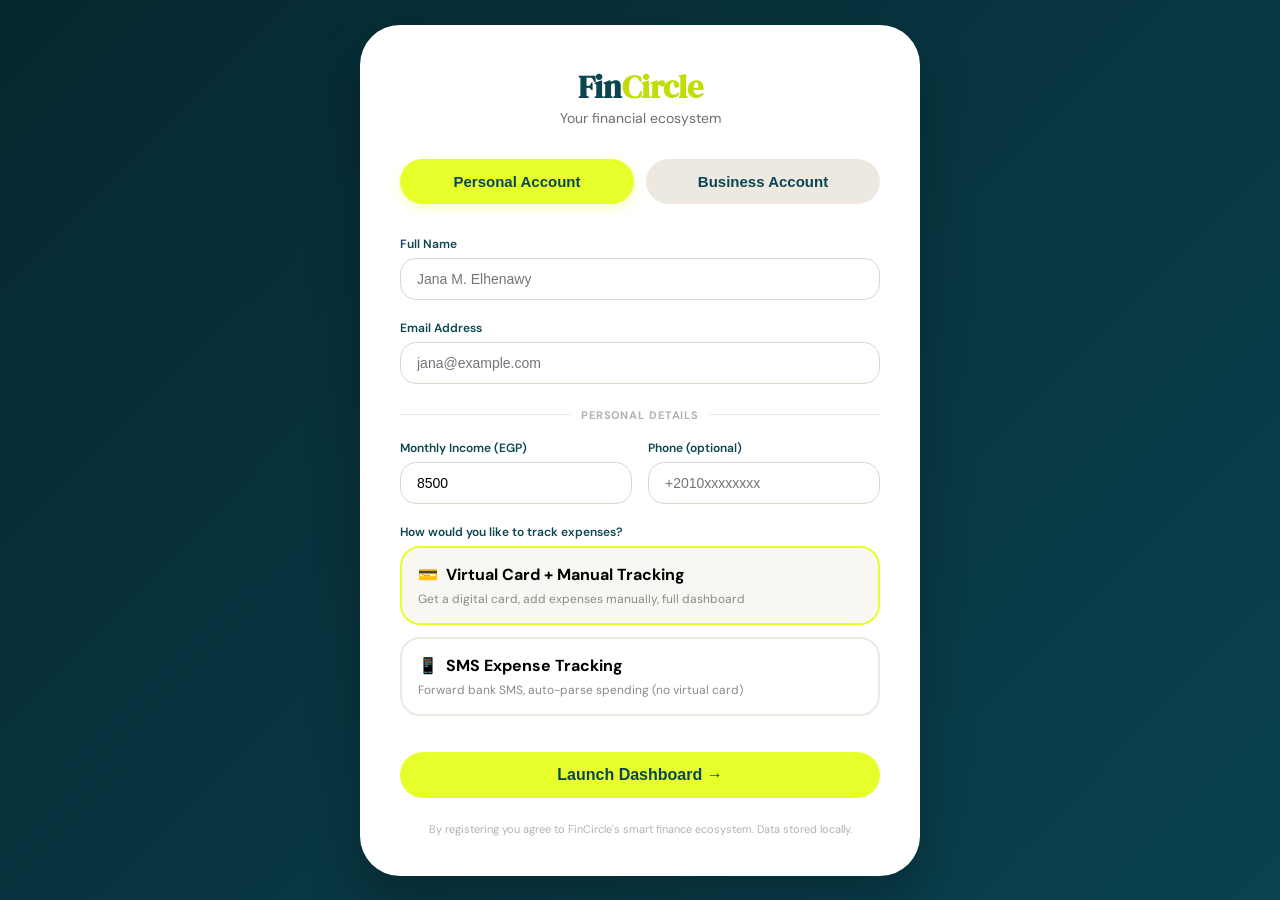
==== commit 7869ad7d: "Dashboard" ====
--- a/index.html
+++ b/index.html
@@ -1,1632 +1,375 @@
 <!DOCTYPE html>
-<html lang="en" dir="ltr">
+<html lang="en">
 <head>
 <meta charset="UTF-8">
 <meta name="viewport" content="width=device-width, initial-scale=1.0">
-<title>FinCircle – دائرتك المالية</title>
-<link href="https://fonts.googleapis.com/css2?family=DM+Serif+Display:ital@0;1&family=DM+Sans:opsz,wght@9..40,300;9..40,400;9..40,500;9..40,600&family=Cairo:wght@400;500;600;700&display=swap" rel="stylesheet">
+<title>FinCircle – Register</title>
+<link href="https://fonts.googleapis.com/css2?family=DM+Serif+Display:ital@0;1&family=DM+Sans:wght@400;500;600;700&display=swap" rel="stylesheet">
+<link href="Stylereg.css" rel="stylesheet">
 <style>
-:root {
-  /* ── NEW PALETTE ── */
-  --lime:    #E6FF2B;
-  --lime2:   #D4EE1A;
-  --lime3:   #C2DC08;
-  --teal:    #0B4650;
-  --teal2:   #0D5260;
-  --teal3:   #0F6070;
-  --teal4:   #1A7A88;
-  --offwhite:#F9F7F2;
-  --offwhite2:#EDE9E0;
-  --offwhite3:#DDD8CC;
-  --gray:    #898A8D;
-  --gray2:   #6E6F72;
-  --gray3:   #B0B1B4;
-
-  /* ── SEMANTIC ALIASES ── */
-  --sand:    var(--offwhite);
-  --sand2:   var(--offwhite2);
-  --sand3:   var(--offwhite3);
-  --crimson: var(--teal);
-  --crimson2:var(--teal2);
-  --crimson3:var(--teal3);
-  --crimson4:var(--teal4);
-  --steel:   var(--lime3);
-  --steel2:  var(--lime2);
-  --steel3:  var(--lime);
-  --danger:  #C1121F;
-  --gold:    var(--lime);
-  --navy:    var(--teal);
-  --text:    var(--teal);
-  --text2:   var(--teal2);
-
-  /* Legacy compat */
-  --beige:   var(--offwhite);
-  --beige2:  var(--offwhite2);
-  --beige3:  var(--offwhite3);
-  --green:   var(--teal);
-  --green2:  var(--teal2);
-  --green3:  var(--teal3);
-  --green4:  var(--teal4);
-  --orange:  var(--lime);
-  --orange2: var(--lime2);
-  --orange3: var(--lime3);
-  --red:     #C1121F;
-  --yellow:  var(--lime);
-
-  --r: 14px; --r2: 20px;
-  --font-display: 'DM Serif Display', serif;
-  --font-body: 'DM Sans', sans-serif;
-}
-[lang="ar"] { --font-body: 'Cairo', sans-serif; }
-
-/* ── METALLIC TEAL SYSTEM ── */
-:root {
-  --mg-topbar: linear-gradient(180deg,
-    #0D5260 0%, #0B4650 18%, #083438 42%, #0A4050 60%, #0D5260 78%, #0B4650 100%);
-  --mg-sidebar: linear-gradient(180deg,
-    #0A4A56 0%, #083840 20%, #062830 50%, #083440 70%, #0A4250 100%);
-  --mg-nav-active: linear-gradient(135deg,
-    #E6FF2B 0%, #C2DC08 30%, #A8C000 55%, #C2DC08 75%, #E6FF2B 100%);
-  --mg-card-teal: linear-gradient(160deg,
-    #0D5260 0%, #0A4050 40%, #083440 65%, #0B4A58 100%);
-  --metal-sheen: linear-gradient(105deg,
-    transparent 0%, rgba(230,255,43,.04) 28%, rgba(255,255,255,.06) 46%,
-    rgba(230,255,43,.03) 54%, transparent 100%);
-  --metal-border: rgba(230,255,43,.18);
-  --metal-border-bright: rgba(230,255,43,.12);
-}
-
-*,*::before,*::after{box-sizing:border-box;margin:0;padding:0}
-html,body{height:100%;font-family:var(--font-body);background:#062830;color:var(--teal);overflow:hidden}
-::-webkit-scrollbar{width:4px;height:4px}
-::-webkit-scrollbar-track{background:transparent}
-::-webkit-scrollbar-thumb{background:var(--offwhite3);border-radius:4px}
-
-/* ── LAYOUT ── */
-.app{display:grid;grid-template-columns:224px 1fr;grid-template-rows:56px 1fr;height:100vh}
-.topbar{grid-column:1/-1;background:var(--mg-topbar);border-bottom:1px solid var(--metal-border);box-shadow:0 1px 0 var(--metal-border-bright),inset 0 1px 0 rgba(230,255,43,.06);display:flex;align-items:center;justify-content:space-between;padding:0 20px;gap:12px;z-index:10;position:relative}.topbar::after{content:'';position:absolute;inset:0;background:var(--metal-sheen);pointer-events:none}
-.logo{font-family:var(--font-display);font-size:20px;color:var(--offwhite);letter-spacing:.02em;white-space:nowrap;display:flex;align-items:center;gap:10px}
-.logo svg{flex-shrink:0}
-.logo span{color:var(--lime)}
-.topbar-center{flex:1;display:flex;justify-content:center}
-.lang-toggle{display:flex;background:rgba(249,247,242,.1);border-radius:50px;padding:3px;gap:2px}
-.lang-btn{border:none;background:none;padding:4px 12px;border-radius:50px;font-size:12px;font-weight:600;cursor:pointer;color:rgba(249,247,242,.5);transition:all .2s;font-family:var(--font-body)}
-.lang-btn.active{background:var(--lime);color:var(--teal)}
-.topbar-right{display:flex;align-items:center;gap:10px}
-.icon-btn{position:relative;background:rgba(249,247,242,.08);border:none;width:34px;height:34px;border-radius:10px;cursor:pointer;display:flex;align-items:center;justify-content:center;font-size:15px;transition:background .15s;color:var(--offwhite2)}
-.icon-btn:hover{background:rgba(249,247,242,.15)}
-.notif-dot{position:absolute;top:6px;right:7px;width:7px;height:7px;background:var(--lime);border-radius:50%;border:2px solid var(--teal)}
-.user-chip{display:flex;align-items:center;gap:8px;background:rgba(249,247,242,.08);border-radius:50px;padding:4px 12px 4px 4px;cursor:pointer;transition:background .15s}
-.user-chip:hover{background:rgba(249,247,242,.15)}
-.user-avatar{width:26px;height:26px;border-radius:50%;background:var(--lime);display:flex;align-items:center;justify-content:center;font-size:10px;font-weight:700;color:var(--teal)}
-.user-name{font-size:12px;color:var(--offwhite);font-weight:500}
-
-/* ── SIDEBAR ── */
-.sidebar{background:var(--mg-sidebar);border-right:1px solid var(--metal-border);box-shadow:inset -1px 0 0 var(--metal-border-bright);padding:14px 10px;display:flex;flex-direction:column;gap:2px;overflow-y:auto;position:relative}.sidebar::before{content:'';position:absolute;inset:0;background:var(--metal-sheen);pointer-events:none;z-index:0}.sidebar>*{position:relative;z-index:1}
-.nav-section{font-size:9px;color:rgba(249,247,242,.3);text-transform:uppercase;letter-spacing:.1em;padding:10px 10px 4px;font-weight:600}
-.nav-item{display:flex;align-items:center;gap:9px;padding:9px 11px;border-radius:10px;cursor:pointer;font-size:12.5px;font-weight:500;color:rgba(249,247,242,.6);transition:all .15s;border:none;background:none;width:100%;text-align:left;position:relative}
-.nav-item:hover{background:rgba(249,247,242,.07);color:var(--offwhite)}
-.nav-item.active{background:var(--lime);color:var(--teal);box-shadow:0 2px 8px rgba(230,255,43,.25)}
-.nav-item svg{flex-shrink:0;opacity:.8}
-.nav-item.active svg{opacity:1}
-.nav-badge{margin-left:auto;background:rgba(230,255,43,.15);color:var(--lime2);border-radius:10px;padding:2px 7px;font-size:10px;font-weight:600}
-.nav-item.active .nav-badge{background:rgba(11,70,80,.2);color:var(--teal)}
-.sidebar-footer{margin-top:auto;padding-top:10px;border-top:1px solid rgba(249,247,242,.08)}
-.customize-hint{font-size:9px;color:rgba(249,247,242,.2);text-align:center;padding:6px;cursor:pointer;transition:color .2s}
-.customize-hint:hover{color:rgba(249,247,242,.4)}
-
-/* ── MAIN ── */
-.main{background:var(--offwhite);overflow-y:auto;position:relative}
-.page{display:none;padding:26px;animation:fadeIn .22s ease}
-.page.active{display:block}
-@keyframes fadeIn{from{opacity:0;transform:translateY(5px)}to{opacity:1;transform:translateY(0)}}
-
-/* ── ALERT BANNER ── */
-.alert-banner{background:linear-gradient(135deg,#0D5260 0%,#0B4650 40%,#083840 65%,#0A4A58 100%);box-shadow:inset 0 1px 0 rgba(230,255,43,.12),inset 0 -1px 0 rgba(0,0,0,.18);color:var(--offwhite);border-radius:14px;padding:12px 16px;margin-bottom:16px;display:flex;align-items:center;gap:12px;animation:slideIn .3s ease;cursor:pointer;border:1px solid var(--metal-border)}
-.alert-banner.warning{background:linear-gradient(135deg,#0B4650,#1A7A88)}
-.alert-banner.info{background:linear-gradient(135deg,var(--teal3),var(--teal2))}
-@keyframes slideIn{from{opacity:0;transform:translateX(-10px)}to{opacity:1;transform:translateX(0)}}
-
-/* ── COMMON ── */
-.page-title{font-family:var(--font-display);font-size:25px;color:var(--teal);margin-bottom:3px}
-.page-sub{font-size:12.5px;color:var(--teal2);margin-bottom:20px;font-weight:300}
-.card{background:white;border-radius:var(--r2);border:1px solid var(--offwhite2);padding:18px}
-.card.green{background:var(--mg-card-teal);border-color:var(--metal-border);box-shadow:inset 0 1px 0 rgba(230,255,43,.1),inset 0 -1px 0 rgba(0,0,0,.2)}
-.card.orange{background:linear-gradient(160deg,#D4EE1A 0%,#C2DC08 45%,#E6FF2B 100%);border-color:rgba(194,220,8,.3)}
-.card.dark{background:linear-gradient(160deg,#0D5260 0%,#083840 45%,#0B4A58 100%);border-color:var(--metal-border)}
-.card.teal{background:var(--teal);border-color:var(--teal)}
-.label{font-size:10px;text-transform:uppercase;letter-spacing:.08em;font-weight:600;color:var(--text2);margin-bottom:5px}
-.label.light{color:rgba(249,247,242,.5)}
-.val{font-family:var(--font-display)}
-.val.lg{font-size:34px;color:var(--teal);line-height:1}
-.val.md{font-size:20px;color:var(--teal);line-height:1}
-.val.light{color:var(--offwhite)}
-.val.orange{color:var(--teal3)}
-.sub{font-size:11px;color:var(--gray);margin-top:3px}
-.tag{display:inline-flex;align-items:center;gap:4px;border-radius:20px;padding:3px 10px;font-size:11px;font-weight:600}
-.tag.green{background:rgba(11,70,80,.1);color:var(--teal)}
-.tag.orange{background:rgba(194,220,8,.15);color:var(--teal2)}
-.tag.red{background:rgba(193,18,31,.12);color:#C1121F}
-.tag.yellow{background:rgba(230,255,43,.2);color:var(--teal2)}
-.tag.teal{background:rgba(11,70,80,.1);color:var(--teal)}
-.tag.light{background:rgba(249,247,242,.15);color:var(--lime2)}
-.progress-bg{background:var(--offwhite2);border-radius:4px;height:7px;overflow:hidden;margin-top:7px}
-.progress-fill{background:var(--lime);height:7px;border-radius:4px;transition:width .5s}
-.progress-fill.green{background:var(--teal3)}
-.progress-fill.teal{background:var(--teal)}
-.btn{border:none;border-radius:50px;padding:9px 18px;font-family:var(--font-body);font-size:12.5px;font-weight:600;cursor:pointer;transition:all .2s;display:inline-flex;align-items:center;gap:6px;white-space:nowrap}
-.btn.primary{background:var(--lime);color:var(--teal)}
-.btn.primary:hover{background:var(--lime2);transform:translateY(-1px)}
-.btn.secondary{background:var(--offwhite2);color:var(--teal)}
-.btn.secondary:hover{background:var(--offwhite3)}
-.btn.ghost{background:rgba(249,247,242,.1);color:var(--offwhite);border:1px solid rgba(249,247,242,.15)}
-.btn.ghost:hover{background:rgba(249,247,242,.18)}
-.btn.danger{background:rgba(193,18,31,.1);color:#C1121F}
-.btn.teal{background:var(--teal);color:white}
-.btn.sm{padding:6px 13px;font-size:11.5px}
-.divider{height:1px;background:var(--offwhite2);margin:14px 0}
-input,select,textarea{font-family:var(--font-body);font-size:13px;border:1.5px solid var(--offwhite3);border-radius:10px;padding:9px 12px;width:100%;background:white;color:var(--teal);outline:none;transition:border-color .15s}
-input:focus,select:focus,textarea:focus{border-color:var(--teal3)}
-.input-group{display:flex;flex-direction:column;gap:4px;margin-bottom:12px}
-.input-label{font-size:11.5px;font-weight:600;color:var(--text2)}
-.grid-2{display:grid;grid-template-columns:1fr 1fr;gap:14px}
-.grid-3{display:grid;grid-template-columns:1fr 1fr 1fr;gap:14px}
-.grid-4{display:grid;grid-template-columns:repeat(4,1fr);gap:12px}
-.flex-row{display:flex;align-items:center;gap:10px;flex-wrap:wrap}
-.flex-between{display:flex;align-items:center;justify-content:space-between}
-.row-item{display:flex;align-items:center;gap:10px;padding:11px 0;border-bottom:1px solid var(--offwhite2)}
-.row-item:last-child{border-bottom:none}
-.icon-box{width:36px;height:36px;border-radius:10px;display:flex;align-items:center;justify-content:center;font-size:16px;flex-shrink:0}
-
-/* ── SCORE RING ── */
-.score-ring{position:relative;width:96px;height:96px}
-.score-ring svg{transform:rotate(-90deg)}
-.score-ring-val{position:absolute;inset:0;display:flex;flex-direction:column;align-items:center;justify-content:center}
-.score-ring-val .num{font-family:var(--font-display);font-size:26px;color:var(--offwhite);line-height:1}
-.score-ring-val .lbl{font-size:8px;color:rgba(249,247,242,.5);text-transform:uppercase;letter-spacing:.06em}
-
-/* ── TX ROWS ── */
-.tx-row{display:flex;align-items:center;gap:10px;padding:10px 12px;border-radius:11px;transition:background .15s;cursor:default}
-.tx-row:hover{background:var(--offwhite)}
-.tx-info{flex:1;min-width:0}
-.tx-name{font-size:12.5px;font-weight:600;color:var(--teal)}
-.tx-cat{font-size:11px;color:var(--gray);margin-top:1px}
-.tx-amt{font-size:13px;font-weight:700;white-space:nowrap}
-
-/* ── CHAT ── */
-.chat-wrap{display:flex;flex-direction:column;height:calc(100vh - 56px - 100px)}
-.chat-messages{flex:1;overflow-y:auto;display:flex;flex-direction:column;gap:12px;padding-bottom:8px;scroll-behavior:smooth}
-.msg{display:flex;gap:9px;max-width:88%}
-.msg.user{align-self:flex-end;flex-direction:row-reverse}
-.msg-bubble{padding:10px 14px;border-radius:16px;font-size:12.5px;line-height:1.6}
-.msg.ai .msg-bubble{background:white;border:1px solid var(--offwhite2);color:var(--teal);border-radius:4px 16px 16px 16px}
-.msg.user .msg-bubble{background:var(--teal);color:var(--offwhite);border-radius:16px 4px 16px 16px}
-.msg-avatar{width:28px;height:28px;border-radius:50%;flex-shrink:0;display:flex;align-items:center;justify-content:center;font-size:10px;font-weight:700}
-.msg.ai .msg-avatar{background:var(--lime);color:var(--teal)}
-.msg.user .msg-avatar{background:var(--teal);color:var(--offwhite)}
-.chat-input-row{display:flex;gap:8px;padding-top:10px;border-top:1px solid var(--offwhite2);margin-top:auto}
-.chat-input{flex:1;border-radius:50px;padding:9px 16px;font-size:12.5px;resize:none;border:1.5px solid var(--offwhite3);height:40px}
-.send-btn{width:38px;height:38px;border-radius:50%;background:var(--lime);border:none;cursor:pointer;display:flex;align-items:center;justify-content:center;transition:all .15s;flex-shrink:0}
-.send-btn:hover{background:var(--lime2);transform:scale(1.05)}
-.quick-chips{display:flex;gap:6px;flex-wrap:wrap;padding:6px 0 8px}
-.chip{background:white;border:1.5px solid var(--offwhite2);border-radius:50px;padding:4px 11px;font-size:11px;font-weight:500;color:var(--teal2);cursor:pointer;transition:all .15s}
-.chip:hover{border-color:var(--lime3);color:var(--teal);background:rgba(230,255,43,.07)}
-.typing-dots{display:flex;gap:4px;align-items:center;padding:2px 0}
-.typing-dots span{width:5px;height:5px;border-radius:50%;background:var(--offwhite3);animation:bounce .9s infinite}
-.typing-dots span:nth-child(2){animation-delay:.15s}
-.typing-dots span:nth-child(3){animation-delay:.3s}
-@keyframes bounce{0%,60%,100%{transform:translateY(0)}30%{transform:translateY(-4px)}}
-
-/* ── MODALS ── */
-.modal-overlay{position:fixed;inset:0;background:rgba(0,0,0,.45);z-index:300;display:none;align-items:center;justify-content:center;backdrop-filter:blur(4px)}
-.modal-overlay.open{display:flex}
-.modal{background:white;border-radius:24px;padding:26px;width:440px;max-width:92vw;max-height:82vh;overflow-y:auto;animation:fadeIn .2s ease;position:relative}
-.modal-title{font-family:var(--font-display);font-size:20px;color:var(--teal);margin-bottom:14px}
-.modal-close{position:absolute;top:14px;right:14px;background:var(--offwhite2);border:none;width:28px;height:28px;border-radius:50%;cursor:pointer;font-size:14px;display:flex;align-items:center;justify-content:center;transition:background .15s}
-.modal-close:hover{background:var(--offwhite3)}
-
-/* ── VIRTUAL CARD ── */
-.virtual-card{background:linear-gradient(135deg,#0D5260 0%,#0B4650 25%,#083840 50%,#0A4A58 70%,#0D5260 100%);box-shadow:inset 0 1px 0 rgba(230,255,43,.14),inset 0 -2px 0 rgba(0,0,0,.25),0 8px 32px rgba(0,0,0,.35);border:1px solid var(--metal-border);border-radius:20px;padding:22px;color:var(--offwhite);position:relative;overflow:hidden;cursor:pointer;transition:transform .2s;min-height:160px}
-.virtual-card::before{content:'';position:absolute;top:-30px;right:-30px;width:140px;height:140px;border-radius:50%;background:rgba(230,255,43,.08)}
-.virtual-card::after{content:'';position:absolute;inset:0;background:var(--metal-sheen);pointer-events:none}
-.virtual-card:hover{transform:translateY(-3px)}
-.vc-chip{width:38px;height:28px;background:linear-gradient(135deg,var(--lime),var(--lime2));border-radius:5px;margin-bottom:14px;display:flex;align-items:center;justify-content:center;font-size:8px;font-weight:700;color:var(--teal)}
-.vc-number{font-size:14px;letter-spacing:.15em;margin-bottom:14px;font-weight:500;font-family:monospace}
-.vc-footer{display:flex;justify-content:space-between;align-items:flex-end}
-.vc-label{font-size:8px;opacity:.5;text-transform:uppercase;letter-spacing:.08em;margin-bottom:2px}
-.vc-val{font-size:13px;font-weight:600}
-.vc-nfc{background:rgba(230,255,43,.15);border-radius:20px;padding:3px 10px;font-size:10px;font-weight:600;color:var(--lime);display:inline-flex;align-items:center;gap:4px}
-
-/* ── NFC PULSE ── */
-.nfc-active{animation:nfcPulse 1.5s ease-in-out infinite}
-@keyframes nfcPulse{0%,100%{box-shadow:0 0 0 0 rgba(230,255,43,.3)}50%{box-shadow:0 0 0 12px rgba(230,255,43,0)}}
-
-/* ── CHARTS ── */
-.bar-chart{display:flex;align-items:flex-end;gap:7px;height:80px;padding-bottom:4px}
-.bar-col{flex:1;display:flex;flex-direction:column;align-items:center;gap:3px}
-.bar-col .bar{width:100%;border-radius:4px 4px 0 0;transition:opacity .2s;cursor:default}
-.bar-col .bar:hover{opacity:.75}
-.bar-col .bl{font-size:8px;color:var(--gray)}
-.donut-wrap{position:relative;display:inline-flex;align-items:center;justify-content:center}
-.donut-center{position:absolute;text-align:center}
-
-/* ── STOCK ROWS ── */
-.stock-row{display:flex;align-items:center;gap:10px;padding:10px 12px;border-radius:11px;cursor:pointer;transition:background .15s}
-.stock-row:hover{background:var(--offwhite)}
-.stock-ticker{font-weight:700;font-size:12.5px;color:var(--teal);width:56px}
-.stock-name{font-size:11.5px;color:var(--teal2);flex:1}
-.stock-price{font-weight:600;font-size:12.5px;width:70px;text-align:right}
-.stock-chg{font-size:11.5px;font-weight:600;width:60px;text-align:right}
-
-/* ── GOAL CARDS ── */
-.goal-card{background:white;border:1px solid var(--offwhite2);border-radius:var(--r2);padding:16px;transition:all .2s}
-.goal-card:hover{box-shadow:0 6px 20px rgba(11,70,80,.07)}
-
-/* ── SME / BUSINESS ── */
-.emp-row{display:flex;align-items:center;gap:10px;padding:10px 12px;background:var(--offwhite);border-radius:11px;margin-bottom:8px}
-.emp-avatar{width:32px;height:32px;border-radius:50%;display:flex;align-items:center;justify-content:center;font-size:11px;font-weight:700;color:white;flex-shrink:0}
-
-/* ── P2P LENDING ── */
-.loan-card{background:white;border:1px solid var(--offwhite2);border-radius:var(--r2);padding:16px;margin-bottom:10px}
-.loan-status{display:inline-flex;align-items:center;gap:5px;font-size:11px;font-weight:600;padding:3px 10px;border-radius:20px}
-
-/* ── RISK METER ── */
-.risk-meter{display:flex;gap:4px;margin:10px 0}
-.risk-seg{flex:1;height:8px;border-radius:4px}
-
-/* ── CURRENCY SELECTOR ── */
-.currency-pill{display:flex;gap:0;background:rgba(249,247,242,.1);border-radius:50px;padding:3px;overflow:hidden}
-.curr-btn{border:none;background:none;padding:4px 14px;border-radius:50px;font-size:11.5px;font-weight:600;cursor:pointer;color:rgba(249,247,242,.6);transition:all .2s;font-family:var(--font-body)}
-.curr-btn.active{background:var(--lime);color:var(--teal)}
-
-/* ── ZAKAT ── */
-.zakat-card{background:linear-gradient(135deg,var(--teal2),var(--teal));border-radius:var(--r2);padding:20px;color:var(--offwhite);position:relative;overflow:hidden}
-
-/* ── CUSTOMIZE MODAL ── */
-.nav-customize-item{display:flex;align-items:center;gap:10px;padding:10px 12px;background:var(--offwhite);border-radius:10px;margin-bottom:6px;cursor:grab;transition:background .15s}
-.nav-customize-item:hover{background:var(--offwhite2)}
-.drag-handle{color:var(--gray3);font-size:14px;cursor:grab}
-.toggle-switch{position:relative;width:36px;height:20px;margin-left:auto}
-.toggle-switch input{opacity:0;width:0;height:0}
-.toggle-slider{position:absolute;inset:0;background:var(--offwhite3);border-radius:10px;transition:.3s;cursor:pointer}
-.toggle-slider:before{content:'';position:absolute;width:14px;height:14px;left:3px;top:3px;background:white;border-radius:50%;transition:.3s}
-.toggle-switch input:checked+.toggle-slider{background:var(--lime)}
-.toggle-switch input:checked+.toggle-slider:before{transform:translateX(16px)}
-
-/* ── INVEST ── */
-.invest-option{background:white;border:1.5px solid var(--offwhite2);border-radius:16px;padding:16px;cursor:pointer;transition:all .2s;text-align:center}
-.invest-option:hover{border-color:var(--lime);transform:translateY(-2px);box-shadow:0 8px 20px rgba(230,255,43,.15)}
-.invest-option.selected{border-color:var(--lime);background:rgba(230,255,43,.05)}
-.invest-option .icon{font-size:28px;margin-bottom:8px}
-.invest-option .name{font-weight:600;font-size:13px;color:var(--teal)}
-.invest-option .ret{font-size:12px;color:var(--teal3);margin-top:2px}
-
-/* ── SALARY ADVANCE ── */
-.salary-advance-bar{background:linear-gradient(90deg,var(--teal),var(--teal3));height:8px;border-radius:4px;transition:width .5s}
-
-/* ── RTL SUPPORT ── */
-[dir="rtl"] .nav-item{text-align:right}
-[dir="rtl"] .nav-badge{margin-left:0;margin-right:auto}
-[dir="rtl"] .topbar{flex-direction:row-reverse}
-
-/* ── ANALYSIS CHARTS ── */
-.sparkline{display:flex;align-items:flex-end;gap:3px;height:40px}
-.sparkline-bar{flex:1;border-radius:2px 2px 0 0;min-width:6px;transition:opacity .2s}
-.sparkline-bar:hover{opacity:.75}
-.pie-legend{display:flex;flex-direction:column;gap:6px;margin-top:10px}
-.pie-legend-item{display:flex;align-items:center;gap:8px;font-size:11.5px}
-.pie-dot{width:10px;height:10px;border-radius:3px;flex-shrink:0}
-
-/* ── GAMEYA ── */
-.gam-card{background:white;border:1px solid var(--offwhite2);border-radius:var(--r2);padding:16px;cursor:pointer;transition:all .2s}
-.gam-card:hover{transform:translateY(-2px);box-shadow:0 8px 22px rgba(11,70,80,.08)}
-.member-dots{display:flex;margin-top:10px}
-.mdot{width:24px;height:24px;border-radius:50%;background:var(--teal3);border:2px solid white;display:flex;align-items:center;justify-content:center;font-size:9px;color:var(--offwhite);font-weight:600;margin-left:-6px}
-.mdot:first-child{margin-left:0}
-
-/* ── CUSTOMER SERVICE BADGE ── */
-.cs-badge{position:fixed;bottom:24px;right:24px;background:var(--lime);color:var(--teal);width:48px;height:48px;border-radius:50%;display:flex;align-items:center;justify-content:center;font-size:20px;cursor:pointer;box-shadow:0 4px 16px rgba(230,255,43,.35);z-index:250;transition:all .2s;border:none}
-.cs-badge:hover{background:var(--lime2);transform:scale(1.08)}
-.cs-panel{position:fixed;bottom:84px;right:24px;width:340px;background:white;border-radius:20px;box-shadow:0 16px 48px rgba(11,70,80,.2);z-index:250;display:none;flex-direction:column;overflow:hidden;border:1px solid var(--offwhite2);max-height:500px}
-.cs-panel.open{display:flex}
-.cs-header{background:var(--teal);padding:16px;color:var(--offwhite);display:flex;align-items:center;gap:10px}
-.cs-messages{flex:1;overflow-y:auto;padding:14px;display:flex;flex-direction:column;gap:10px;max-height:300px}
-.cs-input-row{display:flex;gap:8px;padding:12px;border-top:1px solid var(--offwhite2)}
-.cs-input{flex:1;border-radius:50px;padding:8px 14px;font-size:12px;border:1.5px solid var(--offwhite3);outline:none;font-family:var(--font-body)}
-.cs-send{width:34px;height:34px;border-radius:50%;background:var(--lime);border:none;cursor:pointer;display:flex;align-items:center;justify-content:center;flex-shrink:0;color:var(--teal);font-size:14px}
-
-/* ── NFC OVERLAY ── */
-.nfc-overlay{position:fixed;inset:0;background:rgba(8,40,48,.96);z-index:400;display:none;flex-direction:column;align-items:center;justify-content:center;gap:20px}
-.nfc-overlay.open{display:flex}
-.nfc-ring{width:160px;height:160px;border-radius:50%;border:3px solid var(--lime);display:flex;align-items:center;justify-content:center;animation:nfcPulse2 1.5s ease-in-out infinite}
-@keyframes nfcPulse2{0%,100%{box-shadow:0 0 0 0 rgba(230,255,43,.4),0 0 0 0 rgba(230,255,43,.2)}50%{box-shadow:0 0 0 20px rgba(230,255,43,.1),0 0 0 40px rgba(230,255,43,.05)}}
-.nfc-inner{font-size:60px}
+/* ── Animated form switcher ── */
+.form-section {
+  overflow: hidden;
+  transition: max-height 0.45s cubic-bezier(0.4,0,0.2,1), opacity 0.35s ease;
+}
+.form-section.hidden {
+  max-height: 0 !important;
+  opacity: 0;
+  pointer-events: none;
+}
+.form-section.visible {
+  opacity: 1;
+}
+
+/* ── Business badge on toggle ── */
+.type-btn.business.active {
+  background: #0B4650;
+  color: #E6FF2B;
+  box-shadow: 0 4px 12px rgba(11,70,80,0.25);
+}
+.type-btn.personal.active {
+  background: #E6FF2B;
+  color: #0B4650;
+  box-shadow: 0 4px 12px rgba(230,255,43,0.3);
+}
+
+/* ── Section divider ── */
+.section-label {
+  display: flex;
+  align-items: center;
+  gap: 10px;
+  margin: 4px 0 18px;
+  font-size: 11px;
+  font-weight: 700;
+  letter-spacing: 0.08em;
+  color: #B0B1B4;
+  text-transform: uppercase;
+}
+.section-label::before,
+.section-label::after {
+  content: '';
+  flex: 1;
+  height: 1px;
+  background: #EDE9E0;
+}
+
+/* ── Business extras ── */
+.biz-icon { font-size: 20px; margin-right: 4px; }
+
+.input-group select {
+  width: 100%;
+  padding: 12px 16px;
+  border-radius: 16px;
+  border: 1.5px solid #DDD8CC;
+  font-size: 14px;
+  font-family: 'DM Sans', sans-serif;
+  background: white;
+  color: #0B4650;
+  cursor: pointer;
+  transition: 0.2s;
+  appearance: none;
+  background-image: url("data:image/svg+xml,%3Csvg xmlns='http://www.w3.org/2000/svg' width='12' height='8' viewBox='0 0 12 8'%3E%3Cpath d='M1 1l5 5 5-5' stroke='%230B4650' stroke-width='1.8' fill='none' stroke-linecap='round'/%3E%3C/svg%3E");
+  background-repeat: no-repeat;
+  background-position: right 16px center;
+}
+.input-group select:focus { border-color: #0D5260; outline: none; }
+
+/* ── Info hint ── */
+.input-hint {
+  font-size: 11px;
+  color: #B0B1B4;
+  margin-top: 5px;
+  padding-left: 4px;
+}
+
+/* ── Payroll & employee highlight ── */
+.biz-highlight {
+  background: linear-gradient(135deg, #F4FFF0, #EDFFF7);
+  border: 1.5px solid #C2DC08;
+  border-radius: 20px;
+  padding: 16px 18px;
+  margin-bottom: 20px;
+  display: flex;
+  align-items: center;
+  gap: 14px;
+}
+.biz-highlight .bh-icon {
+  width: 44px;
+  height: 44px;
+  background: #E6FF2B;
+  border-radius: 14px;
+  display: flex;
+  align-items: center;
+  justify-content: center;
+  font-size: 20px;
+  flex-shrink: 0;
+}
+.biz-highlight .bh-text strong {
+  display: block;
+  font-size: 13px;
+  font-weight: 700;
+  color: #0B4650;
+}
+.biz-highlight .bh-text span {
+  font-size: 12px;
+  color: #6E6F72;
+}
+
+/* ── Register button states ── */
+.register-btn.biz-mode {
+  background: #0B4650;
+  color: #E6FF2B;
+}
+.register-btn.biz-mode:hover {
+  background: #0d5260;
+  box-shadow: 0 6px 16px rgba(11,70,80,0.3);
+}
 </style>
 </head>
 <body>
-<div class="app" id="app">
-
-<!-- ── TOPBAR ── -->
-<div class="topbar">
+<div class="register-container">
   <div class="logo">
-    <svg width="28" height="28" viewBox="0 0 52 52" xmlns="http://www.w3.org/2000/svg">
-      <circle cx="26" cy="26" r="26" fill="#0B4650"/>
-      <path d="M26,7 A19,19 0 1,1 7.5,33" stroke="#E6FF2B" stroke-width="4.5" fill="none" stroke-linecap="round"/>
-      <path d="M26,13 A13,13 0 1,0 13.2,33" stroke="#F9F7F2" stroke-width="3" fill="none" stroke-linecap="round" opacity=".45"/>
-      <circle cx="26" cy="26" r="4.5" fill="#E6FF2B"/>
-    </svg>
-    Fin<span>Circle</span>
+    <h1>Fin<span>Circle</span></h1>
+    <div class="tagline">Your financial ecosystem</div>
   </div>
-  <div class="topbar-center">
-    <div class="lang-toggle">
-      <button class="lang-btn active" onclick="setLang('en')">EN</button>
-      <button class="lang-btn" onclick="setLang('ar')">عربي</button>
+
+  <!-- Account type toggle -->
+  <div class="toggle-type">
+    <button class="type-btn personal active" id="btnPersonal">Personal Account</button>
+    <button class="type-btn business" id="btnBusiness">Business Account</button>
+  </div>
+
+  <form id="regForm">
+
+    <!-- ══ SHARED: Name + Email ══ -->
+    <div class="input-group">
+      <label id="nameLabel">Full Name</label>
+      <input type="text" id="fullName" placeholder="Jana M. Elhenawy" required>
     </div>
-  </div>
-  <div class="topbar-right">
-    <div style="display:flex;align-items:center;gap:6px;background:rgba(249,247,242,.08);border-radius:8px;padding:4px 10px">
-      <div class="currency-pill">
-        <button class="curr-btn active" onclick="setCurrency('EGP',this)">EGP</button>
-        <button class="curr-btn" onclick="setCurrency('USD',this)">USD</button>
-        <button class="curr-btn" onclick="setCurrency('EUR',this)">EUR</button>
-        <button class="curr-btn" onclick="setCurrency('SAR',this)">SAR</button>
-      </div>
+    <div class="input-group">
+      <label>Email Address</label>
+      <input type="email" id="email" placeholder="jana@example.com" required>
     </div>
-    <button class="icon-btn" onclick="toggleNFC()">
-      <svg width="16" height="16" viewBox="0 0 24 24" fill="none" stroke="currentColor" stroke-width="2" stroke-linecap="round"><path d="M6 8.5a7.5 7.5 0 0 1 12 0"/><path d="M3.5 6a11.5 11.5 0 0 1 17 0"/><path d="M9 11a3 3 0 0 1 6 0"/><circle cx="12" cy="14" r="1" fill="currentColor"/></svg>
-    </button>
-    <button class="icon-btn" style="position:relative" onclick="showPage('notifications',null)">
-      <svg width="15" height="15" viewBox="0 0 24 24" fill="none" stroke="currentColor" stroke-width="2" stroke-linecap="round"><path d="M18 8A6 6 0 0 0 6 8c0 7-3 9-3 9h18s-3-2-3-9"/><path d="M13.73 21a2 2 0 0 1-3.46 0"/></svg>
-      <span class="notif-dot"></span>
-    </button>
-    <div class="user-chip">
-      <div class="user-avatar">J</div>
-      <span class="user-name" data-en="Jana M." data-ar="جنا م.">Jana M.</span>
+
+    <!-- ══ PERSONAL FORM ══ -->
+    <div class="form-section visible" id="personalSection" style="max-height:600px">
+      <div class="section-label">Personal Details</div>
+      <div class="row-2">
+        <div class="input-group">
+          <label>Monthly Income (EGP)</label>
+          <input type="number" id="income" value="8500" required>
+        </div>
+        <div class="input-group">
+          <label>Phone (optional)</label>
+          <input type="tel" id="phone" placeholder="+2010xxxxxxxx">
+        </div>
+      </div>
+      <div class="input-group">
+        <label>How would you like to track expenses?</label>
+        <div class="method-card selected" data-method="card" id="methodCard">
+          <div class="method-title"><span>💳</span> Virtual Card + Manual Tracking</div>
+          <div class="method-desc">Get a digital card, add expenses manually, full dashboard</div>
+        </div>
+        <div class="method-card" data-method="sms" id="methodSMS">
+          <div class="method-title"><span>📱</span> SMS Expense Tracking</div>
+          <div class="method-desc">Forward bank SMS, auto-parse spending (no virtual card)</div>
+        </div>
+      </div>
     </div>
-  </div>
+
+    <!-- ══ BUSINESS FORM ══ -->
+    <div class="form-section hidden" id="businessSection" style="max-height:0">
+      <div class="section-label">Business Details</div>
+
+      <div class="biz-highlight">
+        <div class="bh-icon">🏢</div>
+        <div class="bh-text">
+          <strong>Business Dashboard Unlocked</strong>
+          <span>Payroll, revenue tracking, team management & AI insights</span>
+        </div>
+      </div>
+
+      <div class="input-group">
+        <label>Business Name</label>
+        <input type="text" id="bizName" placeholder="Apex Solutions LLC">
+      </div>
+
+      <div class="row-2">
+        <div class="input-group">
+          <label>Industry</label>
+          <select id="bizIndustry">
+            <option value="retail">🛍️ Retail</option>
+            <option value="tech">💻 Technology</option>
+            <option value="food">🍽️ Food & Beverage</option>
+            <option value="consulting">📊 Consulting</option>
+            <option value="manufacturing">🏭 Manufacturing</option>
+            <option value="healthcare">🏥 Healthcare</option>
+            <option value="education">📚 Education</option>
+            <option value="real_estate">🏠 Real Estate</option>
+            <option value="other">📁 Other</option>
+          </select>
+        </div>
+        <div class="input-group">
+          <label>Business Size</label>
+          <select id="bizSize">
+            <option value="solo">Solo / Freelance</option>
+            <option value="small" selected>2–10 Employees</option>
+            <option value="medium">11–50 Employees</option>
+            <option value="large">50+ Employees</option>
+          </select>
+        </div>
+      </div>
+
+      <div class="row-2">
+        <div class="input-group">
+          <label>Monthly Revenue (EGP)</label>
+          <input type="number" id="bizRevenue" placeholder="150,000" value="150000">
+        </div>
+        <div class="input-group">
+          <label>Monthly Payroll (EGP)</label>
+          <input type="number" id="bizPayroll" placeholder="80,000" value="80000">
+        </div>
+      </div>
+
+      <div class="row-2">
+        <div class="input-group">
+          <label>Number of Employees</label>
+          <input type="number" id="bizEmployees" placeholder="5" value="5" min="1">
+        </div>
+        <div class="input-group">
+          <label>Phone (optional)</label>
+          <input type="tel" id="bizPhone" placeholder="+2010xxxxxxxx">
+        </div>
+      </div>
+
+      <div class="input-group">
+        <label>Next Payday</label>
+        <input type="date" id="bizPayday" value="2026-05-31">
+        <div class="input-hint">Used to schedule payroll reminders and cash-flow alerts</div>
+      </div>
+
+      <div class="input-group">
+        <label>Preferred Currency</label>
+        <select id="bizCurrency">
+          <option value="EGP" selected>🇪🇬 EGP – Egyptian Pound</option>
+          <option value="USD">🇺🇸 USD – US Dollar</option>
+          <option value="EUR">🇪🇺 EUR – Euro</option>
+          <option value="SAR">🇸🇦 SAR – Saudi Riyal</option>
+          <option value="AED">🇦🇪 AED – UAE Dirham</option>
+        </select>
+      </div>
+    </div>
+
+    <!-- CTA Button -->
+    <button type="button" class="register-btn" id="registerBtn">Launch Dashboard →</button>
+  </form>
+
+  <div class="legal">By registering you agree to FinCircle's smart finance ecosystem. Data stored locally.</div>
 </div>
 
-<!-- ── SIDEBAR ── -->
-<div class="sidebar">
-  <div class="nav-section" data-en="MAIN" data-ar="رئيسي">MAIN</div>
-  <button class="nav-item active" onclick="showPage('dashboard',this)">
-    <svg width="15" height="15" viewBox="0 0 24 24" fill="none" stroke="currentColor" stroke-width="2" stroke-linecap="round"><rect x="3" y="3" width="7" height="7" rx="1.5"/><rect x="14" y="3" width="7" height="7" rx="1.5"/><rect x="3" y="14" width="7" height="7" rx="1.5"/><rect x="14" y="14" width="7" height="7" rx="1.5"/></svg>
-    <span data-en="Dashboard" data-ar="الرئيسية">Dashboard</span>
-  </button>
-  <button class="nav-item" onclick="showPage('expenses',this)">
-    <svg width="15" height="15" viewBox="0 0 24 24" fill="none" stroke="currentColor" stroke-width="2" stroke-linecap="round"><path d="M6 2h12v18l-2-1.5-2 1.5-2-1.5-2 1.5-2-1.5-2 1.5V2z"/><line x1="9" y1="7" x2="15" y2="7"/><line x1="9" y1="11" x2="13" y2="11"/></svg>
-    <span data-en="Expenses" data-ar="المصروفات">Expenses</span>
-  </button>
-  <button class="nav-item" onclick="showPage('installments',this)">
-    <svg width="15" height="15" viewBox="0 0 24 24" fill="none" stroke="currentColor" stroke-width="2" stroke-linecap="round"><rect x="2" y="5" width="20" height="14" rx="2"/><line x1="2" y1="10" x2="22" y2="10"/></svg>
-    <span data-en="Installments" data-ar="التقسيط">Installments</span>
-    <span class="nav-badge">3</span>
-  </button>
-  <button class="nav-item" onclick="showPage('savings',this)">
-    <svg width="15" height="15" viewBox="0 0 24 24" fill="none" stroke="currentColor" stroke-width="2" stroke-linecap="round"><circle cx="12" cy="12" r="9"/><circle cx="12" cy="12" r="4"/><line x1="12" y1="3" x2="12" y2="5"/></svg>
-    <span data-en="Savings Goals" data-ar="أهداف التوفير">Savings Goals</span>
-  </button>
-  <button class="nav-item" onclick="showPage('pockets',this)">
-    <svg width="15" height="15" viewBox="0 0 24 24" fill="none" stroke="currentColor" stroke-width="2" stroke-linecap="round"><rect x="2" y="8" width="20" height="13" rx="2"/><path d="M16 8V6a4 4 0 00-8 0v2"/><path d="M12 12v4"/><path d="M10 14h4"/></svg>
-    <span data-en="Pockets" data-ar="الجيوب">Pockets</span>
-  </button>
-  <button class="nav-item" onclick="showPage('gameya',this)">
-    <svg width="15" height="15" viewBox="0 0 24 24" fill="none" stroke="currentColor" stroke-width="2" stroke-linecap="round"><circle cx="12" cy="5.5" r="2"/><circle cx="18.5" cy="12" r="2"/><circle cx="12" cy="18.5" r="2"/><circle cx="5.5" cy="12" r="2"/><path d="M13.4 7.2 Q17 7 17 10.6M17 13.4 Q17 17 13.4 17M10.6 17 Q7 17 7 13.4M7 10.6 Q7 7 10.6 7.2"/></svg>
-    <span data-en="Gam'eya" data-ar="الجمعية">Gam'eya</span>
-  </button>
-
-  <div class="nav-section" data-en="SMART TOOLS" data-ar="أدوات ذكية">SMART TOOLS</div>
-  <button class="nav-item" onclick="showPage('health',this)">
-    <svg width="15" height="15" viewBox="0 0 24 24" fill="none" stroke="currentColor" stroke-width="2" stroke-linecap="round"><path d="M4.9 17A9 9 0 1,1 19.1 17"/><line x1="12" y1="12" x2="16" y2="9"/><circle cx="12" cy="12" r="2"/></svg>
-    <span data-en="Health Score" data-ar="نقاط الصحة">Health Score</span>
-  </button>
-  <button class="nav-item" onclick="showPage('bnpl',this)">
-    <svg width="15" height="15" viewBox="0 0 24 24" fill="none" stroke="currentColor" stroke-width="2" stroke-linecap="round"><path d="M7 3h10M7 21h10M8 3 L12 10 L16 3M8 21 L12 14 L16 21"/><circle cx="12" cy="12" r="1.5"/></svg>
-    <span data-en="BNPL Advisor" data-ar="مستشار التقسيط">BNPL Advisor</span>
-  </button>
-  <button class="nav-item" onclick="showPage('insights',this)">
-    <svg width="15" height="15" viewBox="0 0 24 24" fill="none" stroke="currentColor" stroke-width="2" stroke-linecap="round"><rect x="3" y="13" width="4" height="8"/><rect x="9" y="8" width="4" height="13"/><rect x="15" y="4" width="4" height="17"/><path d="M5 13 L11 8 L17 4" stroke-dasharray="2 2"/></svg>
-    <span data-en="Analytics" data-ar="التحليلات">Analytics</span>
-  </button>
-  <button class="nav-item" onclick="showPage('ai',this)">
-    <svg width="15" height="15" viewBox="0 0 24 24" fill="none" stroke="currentColor" stroke-width="2" stroke-linecap="round"><path d="M4 4h16v12a2 2 0 01-2 2H8l-4 3V4z"/><line x1="12" y1="7" x2="12" y2="13" stroke="#E6FF2B"/><line x1="9.5" y1="8.8" x2="14.5" y2="11.2" stroke="#E6FF2B"/><line x1="14.5" y1="8.8" x2="9.5" y2="11.2" stroke="#E6FF2B"/></svg>
-    <span data-en="AI Advisor" data-ar="المستشار الذكي">AI Advisor</span>
-  </button>
-
-  <div class="nav-section" data-en="FINANCE" data-ar="المالية">FINANCE</div>
-  <button class="nav-item" onclick="showPage('wallet',this)">
-    <svg width="15" height="15" viewBox="0 0 24 24" fill="none" stroke="currentColor" stroke-width="2" stroke-linecap="round"><rect x="2" y="6" width="20" height="14" rx="2"/><path d="M16 13h.01"/><path d="M2 10h20"/></svg>
-    <span data-en="Virtual Card" data-ar="البطاقة الافتراضية">Virtual Card</span>
-  </button>
-  <button class="nav-item" onclick="showPage('intl',this)">
-    <svg width="15" height="15" viewBox="0 0 24 24" fill="none" stroke="currentColor" stroke-width="2" stroke-linecap="round"><circle cx="12" cy="12" r="10"/><line x1="2" y1="12" x2="22" y2="12"/><path d="M12 2a15.3 15.3 0 014 10 15.3 15.3 0 01-4 10 15.3 15.3 0 01-4-10 15.3 15.3 0 014-10z"/><path d="M17 7l-5 5-5-5"/></svg>
-    <span data-en="International" data-ar="تحويل دولي">International</span>
-  </button>
-  <button class="nav-item" onclick="showPage('invest',this)">
-    <svg width="15" height="15" viewBox="0 0 24 24" fill="none" stroke="currentColor" stroke-width="2" stroke-linecap="round"><polyline points="3 18 7 13 11 15 16 8 21 5"/><circle cx="21" cy="5" r="2"/></svg>
-    <span data-en="Invest" data-ar="الاستثمار">Invest</span>
-  </button>
-  <button class="nav-item" onclick="showPage('salary',this)">
-    <svg width="15" height="15" viewBox="0 0 24 24" fill="none" stroke="currentColor" stroke-width="2" stroke-linecap="round"><circle cx="12" cy="8" r="5"/><path d="M12 13v8"/><path d="M9 18h6"/></svg>
-    <span data-en="Salary Advance" data-ar="سلفة الراتب">Salary Advance</span>
-  </button>
-  <button class="nav-item" onclick="showPage('p2p',this)">
-    <svg width="15" height="15" viewBox="0 0 24 24" fill="none" stroke="currentColor" stroke-width="2" stroke-linecap="round"><path d="M17 21v-2a4 4 0 0 0-4-4H5a4 4 0 0 0-4 4v2"/><circle cx="9" cy="7" r="4"/><path d="M23 21v-2a4 4 0 0 0-3-3.87"/><path d="M16 3.13a4 4 0 0 1 0 7.75"/></svg>
-    <span data-en="P2P Lending" data-ar="الإقراض">P2P Lending</span>
-  </button>
-  <button class="nav-item" onclick="showPage('egx',this)">
-    <svg width="15" height="15" viewBox="0 0 24 24" fill="none" stroke="currentColor" stroke-width="2" stroke-linecap="round"><rect x="5" y="8" width="4" height="7" rx="1"/><rect x="10" y="6" width="4" height="9" rx="1"/><rect x="15" y="9" width="4" height="6" rx="1"/></svg>
-    <span data-en="EGX Trading" data-ar="البورصة">EGX Trading</span>
-  </button>
-
-  <div class="nav-section" data-en="COMMUNITY" data-ar="المجتمع">COMMUNITY</div>
-  <button class="nav-item" onclick="showPage('zakat',this)">
-    <svg width="15" height="15" viewBox="0 0 24 24" fill="none" stroke="currentColor" stroke-width="2" stroke-linecap="round"><path d="M12 22C12 22 3 17 3 10a9 9 0 0 1 18 0c0 7-9 12-9 12z"/><path d="M12 6v6l4 2"/></svg>
-    <span data-en="Zakat & Sadaqa" data-ar="زكاة وصدقة">Zakat & Sadaqa</span>
-  </button>
-  <button class="nav-item" onclick="showPage('sme',this)">
-    <svg width="15" height="15" viewBox="0 0 24 24" fill="none" stroke="currentColor" stroke-width="2" stroke-linecap="round"><rect x="2" y="7" width="20" height="14" rx="2"/><path d="M16 7V5a2 2 0 0 0-2-2h-4a2 2 0 0 0-2 2v2"/><line x1="12" y1="12" x2="12" y2="16"/><line x1="10" y1="14" x2="14" y2="14"/></svg>
-    <span data-en="Business Hub" data-ar="ركن الأعمال">Business Hub</span>
-  </button>
-
-  <div class="sidebar-footer">
-    <button class="nav-item" onclick="openModal('customizeModal')">
-      <svg width="15" height="15" viewBox="0 0 24 24" fill="none" stroke="currentColor" stroke-width="2" stroke-linecap="round"><circle cx="12" cy="12" r="3"/><path d="M12 2v2M12 20v2M4.22 4.22l1.42 1.42M18.36 18.36l1.42 1.42M2 12h2M20 12h2M4.22 19.78l1.42-1.42M18.36 5.64l1.42-1.42"/></svg>
-      <span data-en="Customize" data-ar="تخصيص">Customize</span>
-    </button>
-    <div class="customize-hint" data-en="Drag items above to reorder" data-ar="اسحب للترتيب">Drag items above to reorder</div>
-  </div>
-</div>
-
-<!-- ── MAIN CONTENT ── -->
-<div class="main">
-
-<div id="globalAlerts" style="display:none;position:sticky;top:0;z-index:50;padding:10px 26px 0">
-  <div class="alert-banner warning" onclick="this.parentElement.style.display='none'">
-    <span style="display:inline-flex;align-items:center;justify-content:center;width:22px;height:22px;background:rgba(230,255,43,.12);border-radius:50%;flex-shrink:0"><svg width="14" height="14" viewBox="0 0 24 24" fill="none" stroke="#E6FF2B" stroke-width="2.5" stroke-linecap="round"><path d="M10.29 3.86L1.82 18a2 2 0 001.71 3h16.94a2 2 0 001.71-3L13.71 3.86a2 2 0 00-3.42 0z"/><line x1="12" y1="9" x2="12" y2="13"/><line x1="12" y1="17" x2="12.01" y2="17"/></svg></span>
-    <div style="flex:1"><b data-en="Unusual Transaction Detected" data-ar="معاملة غير اعتيادية">Unusual Transaction Detected</b><div style="font-size:11px;opacity:.85;margin-top:2px" data-en="A payment of 3,200 EGP to Unknown Merchant is 4x higher than your average. Tap to review." data-ar="دفعة 3,200 ج.م لتاجر غير معروف أعلى 4 مرات من متوسطك. اضغط للمراجعة.">A payment of 3,200 EGP to Unknown Merchant is 4x higher than your average. Tap to review.</div></div>
-    <span style="opacity:.7;font-size:18px">×</span>
-  </div>
-</div>
-
-<!-- ══ DASHBOARD ══ -->
-<div class="page active" id="page-dashboard">
-  <div class="flex-between" style="margin-bottom:16px">
-    <div>
-      <div class="page-title" data-en="Good Morning, Jana" data-ar="صباح الخير، جنا">Good Morning, Jana</div>
-      <div class="page-sub" data-en="Here's your financial circle overview" data-ar="إليك نظرة عامة على دائرتك المالية">Here's your financial circle overview</div>
-    </div>
-    <button class="btn primary" onclick="document.getElementById('globalAlerts').style.display='block'" style="font-size:12px">
-      <svg width="13" height="13" viewBox="0 0 24 24" fill="none" stroke="currentColor" stroke-width="2.5"><path d="M18 8A6 6 0 0 0 6 8c0 7-3 9-3 9h18s-3-2-3-9"/><path d="M13.73 21a2 2 0 0 1-3.46 0"/></svg>
-      <span data-en="3 Alerts" data-ar="3 تنبيهات">3 Alerts</span>
-    </button>
-  </div>
-
-  <div style="display:grid;grid-template-columns:1fr 1fr 1fr 1fr;gap:14px;margin-bottom:16px">
-    <div class="card green" style="padding:20px">
-      <div class="label light" data-en="Net Balance" data-ar="الرصيد الصافي">Net Balance</div>
-      <div class="val lg light" id="balVal">4,180</div>
-      <div style="font-size:11px;color:rgba(249,247,242,.5);margin-top:3px" id="balCurr">EGP</div>
-      <div style="font-size:10px;color:rgba(249,247,242,.4);margin-top:8px">+320 EGP today</div>
-    </div>
-    <div class="card" style="padding:20px">
-      <div class="label" data-en="Monthly Income" data-ar="الدخل الشهري">Monthly Income</div>
-      <div class="val md" style="color:var(--teal3)">8,500</div>
-      <div class="sub" id="incomeCurr">EGP this month</div>
-      <div class="progress-bg" style="margin-top:10px"><div class="progress-fill green" style="width:100%"></div></div>
-    </div>
-    <div class="card" style="padding:20px">
-      <div class="label" data-en="Spent" data-ar="المصروف">Spent</div>
-      <div class="val md" style="color:var(--teal2)">4,320</div>
-      <div class="sub">EGP (50.8%)</div>
-      <div class="progress-bg" style="margin-top:10px"><div class="progress-fill" style="width:51%"></div></div>
-    </div>
-    <div class="card green" style="padding:20px;display:flex;align-items:center;justify-content:center;gap:16px">
-      <div class="score-ring">
-        <svg width="96" height="96" viewBox="0 0 96 96"><circle cx="48" cy="48" r="40" stroke="rgba(249,247,242,0.1)" stroke-width="7" fill="none"/><circle cx="48" cy="48" r="40" stroke="#E6FF2B" stroke-width="7" fill="none" stroke-dasharray="200.6" stroke-dashoffset="44" stroke-linecap="round"/></svg>
-        <div class="score-ring-val"><span class="num">78</span><span class="lbl" data-en="Score" data-ar="نقاط">Score</span></div>
-      </div>
-      <div><div style="font-size:10px;color:rgba(249,247,242,.5);text-transform:uppercase;letter-spacing:.07em" data-en="Health Score" data-ar="نقاط الصحة">Health Score</div><div style="font-size:12px;color:var(--lime);font-weight:600;margin-top:4px">↑ +3 pts</div></div>
-    </div>
-  </div>
-
-  <div style="display:grid;grid-template-columns:repeat(9,1fr);gap:10px;margin-bottom:18px">
-    <button class="card" style="padding:14px 8px;text-align:center;cursor:pointer;border:none;background:white;transition:all .2s" onmouseover="this.style.transform='translateY(-2px)'" onmouseout="this.style.transform=''" onclick="showPage('expenses',null)">
-      <div style="margin-bottom:6px;display:flex;justify-content:center"><svg width="20" height="20" viewBox="0 0 24 24" fill="none" stroke="var(--teal3)" stroke-width="2" stroke-linecap="round"><line x1="12" y1="1" x2="12" y2="23"/><path d="M17 5H9.5a3.5 3.5 0 000 7h5a3.5 3.5 0 010 7H6"/></svg></div>
-      <div style="font-size:10px;font-weight:600;color:var(--teal2)" data-en="Add Expense" data-ar="مصروف">Add Expense</div>
-    </button>
-    <button class="card" style="padding:14px 8px;text-align:center;cursor:pointer;border:none;background:white;transition:all .2s" onmouseover="this.style.transform='translateY(-2px)'" onmouseout="this.style.transform=''" onclick="showPage('wallet',null)">
-      <div style="margin-bottom:6px;display:flex;justify-content:center"><svg width="20" height="20" viewBox="0 0 24 24" fill="none" stroke="var(--teal3)" stroke-width="2" stroke-linecap="round"><rect x="2" y="5" width="20" height="14" rx="2"/><line x1="2" y1="10" x2="22" y2="10"/><line x1="7" y1="15" x2="9" y2="15"/></svg></div>
-      <div style="font-size:10px;font-weight:600;color:var(--teal2)" data-en="Pay" data-ar="دفع">Pay</div>
-    </button>
-    <button class="card" style="padding:14px 8px;text-align:center;cursor:pointer;border:none;background:white;transition:all .2s" onmouseover="this.style.transform='translateY(-2px)'" onmouseout="this.style.transform=''" onclick="toggleNFC()">
-      <div style="margin-bottom:6px;display:flex;justify-content:center"><svg width="20" height="20" viewBox="0 0 24 24" fill="none" stroke="var(--teal3)" stroke-width="2" stroke-linecap="round"><path d="M6 8.5a7.5 7.5 0 0 1 12 0"/><path d="M3.5 6a11.5 11.5 0 0 1 17 0"/><path d="M9 11a3 3 0 0 1 6 0"/><circle cx="12" cy="14" r="1" fill="var(--teal3)"/></svg></div>
-      <div style="font-size:10px;font-weight:600;color:var(--teal2)" data-en="NFC Pay" data-ar="دفع NFC">NFC Pay</div>
-    </button>
-    <button class="card" style="padding:14px 8px;text-align:center;cursor:pointer;border:none;background:white;transition:all .2s" onmouseover="this.style.transform='translateY(-2px)'" onmouseout="this.style.transform=''" onclick="showPage('bnpl',null)">
-      <div style="margin-bottom:6px;display:flex;justify-content:center"><svg width="20" height="20" viewBox="0 0 24 24" fill="none" stroke="var(--teal3)" stroke-width="2" stroke-linecap="round"><rect x="4" y="2" width="16" height="20" rx="2"/><line x1="8" y1="6" x2="8" y2="6" stroke-width="3"/><line x1="12" y1="6" x2="12" y2="6" stroke-width="3"/><line x1="16" y1="6" x2="16" y2="6" stroke-width="3"/><line x1="8" y1="10" x2="8" y2="10" stroke-width="3"/><line x1="12" y1="10" x2="12" y2="10" stroke-width="3"/><line x1="16" y1="10" x2="16" y2="10" stroke-width="3"/></svg></div>
-      <div style="font-size:10px;font-weight:600;color:var(--teal2)" data-en="BNPL Check" data-ar="تحقق تقسيط">BNPL Check</div>
-    </button>
-    <button class="card" style="padding:14px 8px;text-align:center;cursor:pointer;border:none;background:white;transition:all .2s" onmouseover="this.style.transform='translateY(-2px)'" onmouseout="this.style.transform=''" onclick="showPage('savings',null)">
-      <div style="margin-bottom:6px;display:flex;justify-content:center"><svg width="20" height="20" viewBox="0 0 24 24" fill="none" stroke="var(--teal3)" stroke-width="2" stroke-linecap="round"><circle cx="12" cy="12" r="10"/><circle cx="12" cy="12" r="6"/><circle cx="12" cy="12" r="2"/></svg></div>
-      <div style="font-size:10px;font-weight:600;color:var(--teal2)" data-en="Save" data-ar="وفر">Save</div>
-    </button>
-    <button class="card" style="padding:14px 8px;text-align:center;cursor:pointer;border:none;background:white;transition:all .2s" onmouseover="this.style.transform='translateY(-2px)'" onmouseout="this.style.transform=''" onclick="showPage('salary',null)">
-      <div style="margin-bottom:6px;display:flex;justify-content:center"><svg width="20" height="20" viewBox="0 0 24 24" fill="none" stroke="var(--teal3)" stroke-width="2" stroke-linecap="round"><polygon points="13 2 3 14 12 14 11 22 21 10 12 10 13 2"/></svg></div>
-      <div style="font-size:10px;font-weight:600;color:var(--teal2)" data-en="Advance" data-ar="سلفة">Advance</div>
-    </button>
-    <button class="card" style="padding:14px 8px;text-align:center;cursor:pointer;border:none;background:white;transition:all .2s" onmouseover="this.style.transform='translateY(-2px)'" onmouseout="this.style.transform=''" onclick="showPage('zakat',null)">
-      <div style="margin-bottom:6px;display:flex;justify-content:center"><svg width="20" height="20" viewBox="0 0 24 24" fill="none" stroke="var(--teal3)" stroke-width="2" stroke-linecap="round"><path d="M17 8a6 6 0 10-6 10 6 6 0 01-6-10"/></svg></div>
-      <div style="font-size:10px;font-weight:600;color:var(--teal2)" data-en="Zakat" data-ar="زكاة">Zakat</div>
-    </button>
-    <button class="card" style="padding:14px 8px;text-align:center;cursor:pointer;border:none;background:white;transition:all .2s" onmouseover="this.style.transform='translateY(-2px)'" onmouseout="this.style.transform=''" onclick="showPage('pockets',null)">
-      <div style="margin-bottom:6px;display:flex;justify-content:center"><svg width="20" height="20" viewBox="0 0 24 24" fill="none" stroke="var(--teal3)" stroke-width="2" stroke-linecap="round"><rect x="2" y="8" width="20" height="13" rx="2"/><path d="M16 8V6a4 4 0 00-8 0v2"/></svg></div>
-      <div style="font-size:10px;font-weight:600;color:var(--teal2)" data-en="Pockets" data-ar="الجيوب">Pockets</div>
-    </button>
-    <button class="card" style="padding:14px 8px;text-align:center;cursor:pointer;border:none;background:white;transition:all .2s" onmouseover="this.style.transform='translateY(-2px)'" onmouseout="this.style.transform=''" onclick="showPage('intl',null)">
-      <div style="margin-bottom:6px;display:flex;justify-content:center"><svg width="20" height="20" viewBox="0 0 24 24" fill="none" stroke="var(--teal3)" stroke-width="2" stroke-linecap="round"><circle cx="12" cy="12" r="10"/><line x1="2" y1="12" x2="22" y2="12"/><path d="M12 2a15.3 15.3 0 014 10 15.3 15.3 0 01-4 10 15.3 15.3 0 01-4-10 15.3 15.3 0 014-10z"/></svg></div>
-      <div style="font-size:10px;font-weight:600;color:var(--teal2)" data-en="Send Intl" data-ar="تحويل دولي">Send Intl</div>
-    </button>
-  </div>
-
-  <div class="grid-2" style="margin-bottom:16px">
-    <div class="card">
-      <div class="flex-between" style="margin-bottom:12px"><div class="label" data-en="Spending by Category" data-ar="المصروف حسب الفئة">Spending by Category</div><span class="tag orange">April</span></div>
-      <div class="bar-chart">
-        <div class="bar-col"><div class="bar" style="height:55px;background:var(--teal3)"></div><div class="bl">Food</div></div>
-        <div class="bar-col"><div class="bar" style="height:68px;background:var(--lime)"></div><div class="bl">Install.</div></div>
-        <div class="bar-col"><div class="bar" style="height:30px;background:var(--teal2)"></div><div class="bl">Bills</div></div>
-        <div class="bar-col"><div class="bar" style="height:46px;background:var(--lime2)"></div><div class="bl">Shop</div></div>
-        <div class="bar-col"><div class="bar" style="height:20px;background:var(--offwhite3)"></div><div class="bl">Health</div></div>
-        <div class="bar-col"><div class="bar" style="height:36px;background:var(--teal3)"></div><div class="bl">Trans.</div></div>
-        <div class="bar-col"><div class="bar" style="height:15px;background:var(--teal)"></div><div class="bl">Invest</div></div>
-      </div>
-    </div>
-    <div class="card">
-      <div class="label" style="margin-bottom:10px" data-en="Upcoming Obligations" data-ar="الالتزامات القادمة">Upcoming Obligations</div>
-      <div class="row-item"><div class="icon-box" style="background:rgba(230,255,43,.12)"><svg width="16" height="16" viewBox="0 0 24 24" fill="none" stroke="var(--teal2)" stroke-width="2" stroke-linecap="round"><rect x="5" y="2" width="14" height="20" rx="2"/><line x1="12" y1="18" x2="12.01" y2="18" stroke-width="3"/></svg></div><div style="flex:1"><div class="tx-name">iPhone Installment</div><div class="tx-cat">Due Apr 15</div></div><span class="tag orange">850 EGP</span></div>
-      <div class="row-item"><div class="icon-box" style="background:rgba(11,70,80,.08)"><svg width="16" height="16" viewBox="0 0 24 24" fill="none" stroke="var(--teal)" stroke-width="2" stroke-linecap="round"><polyline points="23 4 23 10 17 10"/><path d="M20.49 15a9 9 0 11-2.12-9.36L23 10"/></svg></div><div style="flex:1"><div class="tx-name" data-en="Gam'eya – Round 3" data-ar="جمعية - الدور 3">Gam'eya – Round 3</div><div class="tx-cat">Due Apr 18</div></div><span class="tag green">500 EGP</span></div>
-      <div class="row-item"><div class="icon-box" style="background:rgba(230,255,43,.12)"><svg width="16" height="16" viewBox="0 0 24 24" fill="none" stroke="var(--teal2)" stroke-width="2" stroke-linecap="round"><rect x="2" y="9" width="20" height="8" rx="2"/><path d="M6 17v3M18 17v3M2 13h20"/></svg></div><div style="flex:1"><div class="tx-name">Furniture – B.TECH</div><div class="tx-cat">Due Apr 20</div></div><span class="tag orange">600 EGP</span></div>
-      <div class="row-item"><div class="icon-box" style="background:rgba(11,70,80,.08)"><svg width="16" height="16" viewBox="0 0 24 24" fill="none" stroke="var(--teal)" stroke-width="2" stroke-linecap="round"><circle cx="12" cy="8" r="4"/><path d="M4 20a8 8 0 0116 0"/></svg></div><div style="flex:1"><div class="tx-name" data-en="P2P Loan – Ahmed" data-ar="قرض - أحمد">P2P Loan – Ahmed</div><div class="tx-cat">Due Apr 25</div></div><span class="tag teal">300 EGP</span></div>
-    </div>
-  </div>
-
-  <div class="card">
-    <div class="flex-between" style="margin-bottom:12px"><div class="label" data-en="Recent Transactions" data-ar="آخر المعاملات">Recent Transactions</div><button class="btn secondary sm" onclick="showPage('expenses',null)" data-en="View All" data-ar="عرض الكل">View All</button></div>
-    <div class="tx-row"><div class="icon-box" style="background:rgba(11,70,80,.08)"><svg width="16" height="16" viewBox="0 0 24 24" fill="none" stroke="var(--teal)" stroke-width="2" stroke-linecap="round"><circle cx="9" cy="21" r="1"/><circle cx="20" cy="21" r="1"/><path d="M1 1h4l2.68 13.39a2 2 0 001.99 1.61h9.72a2 2 0 001.95-1.55l1.66-7.45H6"/></svg></div><div class="tx-info"><div class="tx-name">Supermarket – Carrefour</div><div class="tx-cat">Food & Dining · Today 2:30 PM</div></div><div class="tx-amt" style="color:var(--red)">– 320 EGP</div></div>
-    <div class="tx-row"><div class="icon-box" style="background:rgba(230,255,43,.1)"><svg width="16" height="16" viewBox="0 0 24 24" fill="none" stroke="var(--teal2)" stroke-width="2" stroke-linecap="round"><rect x="5" y="2" width="14" height="20" rx="2"/></svg></div><div class="tx-info"><div class="tx-name">iPhone 15 Installment</div><div class="tx-cat">Installment · Yesterday</div></div><div class="tx-amt" style="color:var(--red)">– 850 EGP</div></div>
-    <div class="tx-row"><div class="icon-box" style="background:rgba(11,70,80,.08)"><svg width="16" height="16" viewBox="0 0 24 24" fill="none" stroke="var(--teal)" stroke-width="2" stroke-linecap="round"><line x1="12" y1="1" x2="12" y2="23"/><path d="M17 5H9.5a3.5 3.5 0 000 7h5a3.5 3.5 0 010 7H6"/></svg></div><div class="tx-info"><div class="tx-name">Salary – CIB Transfer</div><div class="tx-cat">Income · Apr 1</div></div><div class="tx-amt" style="color:var(--teal3)">+ 8,500 EGP</div></div>
-    <div class="tx-row"><div class="icon-box" style="background:rgba(230,255,43,.1)"><svg width="16" height="16" viewBox="0 0 24 24" fill="none" stroke="var(--teal2)" stroke-width="2" stroke-linecap="round"><polyline points="23 6 13.5 15.5 8.5 10.5 1 18"/></svg></div><div class="tx-info"><div class="tx-name">Invest – Gold Fund</div><div class="tx-cat">Investment · Apr 1</div></div><div class="tx-amt" style="color:var(--teal)">– 100 EGP</div></div>
-  </div>
-</div>
-
-<!-- ══ VIRTUAL CARD ══ -->
-<div class="page" id="page-wallet">
-  <div class="page-title" data-en="Virtual Card" data-ar="البطاقة الافتراضية">Virtual Card</div>
-  <div class="page-sub" data-en="Your digital wallet & NFC payments" data-ar="محفظتك الرقمية ودفع NFC">Your digital wallet & NFC payments</div>
-  <div class="grid-2" style="margin-bottom:20px;align-items:start">
-    <div>
-      <div class="virtual-card" onclick="toggleNFC()">
-        <div class="vc-chip">CHIP</div>
-        <div class="vc-number">•••• •••• •••• 4821</div>
-        <div class="vc-footer">
-          <div><div class="vc-label">CARD HOLDER</div><div class="vc-val">JANA M. ELHENAWY</div></div>
-          <div><div class="vc-label">EXPIRES</div><div class="vc-val">12/28</div></div>
-          <div><div class="vc-nfc"><svg width="10" height="10" viewBox="0 0 24 24" fill="none" stroke="currentColor" stroke-width="2" stroke-linecap="round"><path d="M6 8.5a7.5 7.5 0 0 1 12 0"/><path d="M3.5 6a11.5 11.5 0 0 1 17 0"/><path d="M9 11a3 3 0 0 1 6 0"/><circle cx="12" cy="14" r="1" fill="currentColor"/></svg> NFC</div></div>
-        </div>
-      </div>
-      <div style="display:flex;gap:8px;margin-top:12px">
-        <button class="btn primary" onclick="toggleNFC()" style="flex:1">Tap to Pay (NFC)</button>
-        <button class="btn secondary" style="flex:1">Freeze Card</button>
-      </div>
-      <div style="background:rgba(11,70,80,.06);border:1px solid rgba(11,70,80,.15);border-radius:12px;padding:12px;margin-top:10px;font-size:12px;color:var(--teal)">
-        <b>Offline NFC available</b> — Transactions sync when connected
-      </div>
-    </div>
-    <div>
-      <div class="card" style="margin-bottom:12px">
-        <div class="label">WALLET BALANCE</div>
-        <div class="val lg">2,450 <span style="font-size:16px;font-family:'DM Sans'">EGP</span></div>
-        <div class="divider"></div>
-        <div class="grid-2">
-          <button class="btn primary sm">+ Top Up</button>
-          <button class="btn secondary sm">→ Transfer</button>
-        </div>
-      </div>
-      <div class="card">
-        <div class="label" style="margin-bottom:10px">MULTI-CURRENCY</div>
-        <div class="row-item"><div style="width:24px;height:24px;display:flex;align-items:center;justify-content:center;background:var(--offwhite2);border-radius:6px;font-size:10px;font-weight:700;color:var(--teal);flex-shrink:0">EG</div><div style="flex:1"><div class="tx-name">Egyptian Pound</div><div class="tx-cat">Primary</div></div><div class="tx-amt">2,450 EGP</div></div>
-        <div class="row-item"><div style="width:24px;height:24px;display:flex;align-items:center;justify-content:center;background:rgba(11,70,80,.08);border-radius:6px;font-size:10px;font-weight:700;color:var(--teal);flex-shrink:0">US</div><div style="flex:1"><div class="tx-name">US Dollar</div><div class="tx-cat">Rate: 49.80</div></div><div class="tx-amt">49.20 USD</div></div>
-        <div class="row-item"><div style="width:24px;height:24px;display:flex;align-items:center;justify-content:center;background:rgba(230,255,43,.1);border-radius:6px;font-size:10px;font-weight:700;color:var(--teal2);flex-shrink:0">SA</div><div style="flex:1"><div class="tx-name">Saudi Riyal</div><div class="tx-cat">Rate: 13.27</div></div><div class="tx-amt">184.60 SAR</div></div>
-        <button class="btn secondary sm" style="margin-top:8px;width:100%">+ Add Currency</button>
-      </div>
-    </div>
-  </div>
-</div>
-
-<!-- ══ EXPENSES ══ -->
-<div class="page" id="page-expenses">
-  <div class="flex-between" style="margin-bottom:4px">
-    <div class="page-title" data-en="Expense Tracker" data-ar="متتبع المصروفات">Expense Tracker</div>
-    <button class="btn primary" onclick="openModal('addExpenseModal')">+ Add Transaction</button>
-  </div>
-  <div class="page-sub">Track every pound. Know where it goes.</div>
-  <div class="grid-3" style="margin-bottom:18px">
-    <div class="card green"><div class="label light">Balance</div><div class="val lg light">4,180</div><div class="sub" style="color:rgba(249,247,242,.5)">EGP</div></div>
-    <div class="card"><div class="label">Income</div><div class="val md" style="color:var(--teal3)">8,500</div><div class="sub">EGP this month</div></div>
-    <div class="card"><div class="label">Expenses</div><div class="val md" style="color:var(--teal2)">4,320</div><div class="sub">EGP this month</div></div>
-  </div>
-  <div class="card" style="margin-bottom:14px;padding:12px 16px">
-    <div class="flex-row">
-      <input placeholder="Search…" style="max-width:200px">
-      <select style="max-width:140px"><option>All Categories</option><option>Food</option><option>Transport</option><option>Bills</option><option>Shopping</option></select>
-      <select style="max-width:120px"><option>This Month</option><option>This Week</option><option>Last Month</option></select>
-    </div>
-  </div>
-  <div class="card">
-    <div class="tx-row"><div class="icon-box" style="background:rgba(11,70,80,.08)"><svg width="16" height="16" viewBox="0 0 24 24" fill="none" stroke="var(--teal)" stroke-width="2" stroke-linecap="round"><circle cx="9" cy="21" r="1"/><circle cx="20" cy="21" r="1"/><path d="M1 1h4l2.68 13.39a2 2 0 001.99 1.61h9.72a2 2 0 001.95-1.55l1.66-7.45H6"/></svg></div><div class="tx-info"><div class="tx-name">Supermarket – Carrefour</div><div class="tx-cat">Food & Dining · Apr 10</div></div><div class="tx-amt" style="color:var(--red)">– 320 EGP</div></div>
-    <div class="tx-row"><div class="icon-box" style="background:rgba(230,255,43,.1)"><svg width="16" height="16" viewBox="0 0 24 24" fill="none" stroke="var(--teal2)" stroke-width="2" stroke-linecap="round"><rect x="5" y="2" width="14" height="20" rx="2"/></svg></div><div class="tx-info"><div class="tx-name">iPhone 15 Installment</div><div class="tx-cat">Installment · Apr 9</div></div><div class="tx-amt" style="color:var(--red)">– 850 EGP</div></div>
-    <div class="tx-row"><div class="icon-box" style="background:rgba(11,70,80,.08)"><svg width="16" height="16" viewBox="0 0 24 24" fill="none" stroke="var(--teal)" stroke-width="2" stroke-linecap="round"><line x1="12" y1="1" x2="12" y2="23"/><path d="M17 5H9.5a3.5 3.5 0 000 7h5a3.5 3.5 0 010 7H6"/></svg></div><div class="tx-info"><div class="tx-name">Salary – CIB</div><div class="tx-cat">Income · Apr 1</div></div><div class="tx-amt" style="color:var(--teal3)">+ 8,500 EGP</div></div>
-    <div class="tx-row"><div class="icon-box" style="background:rgba(11,70,80,.06)"><svg width="16" height="16" viewBox="0 0 24 24" fill="none" stroke="var(--teal2)" stroke-width="2" stroke-linecap="round"><path d="M5 17H3a2 2 0 01-2-2V9a2 2 0 012-2h1l3-4h8l3 4h1a2 2 0 012 2v6a2 2 0 01-2 2h-2"/><circle cx="7.5" cy="17.5" r="2.5"/><circle cx="16.5" cy="17.5" r="2.5"/></svg></div><div class="tx-info"><div class="tx-name">Uber</div><div class="tx-cat">Transport · Mar 30</div></div><div class="tx-amt" style="color:var(--red)">– 95 EGP</div></div>
-    <div class="tx-row"><div class="icon-box" style="background:rgba(230,255,43,.1)"><svg width="16" height="16" viewBox="0 0 24 24" fill="none" stroke="var(--teal2)" stroke-width="2" stroke-linecap="round"><path d="M6 2L3 6v14a2 2 0 002 2h14a2 2 0 002-2V6l-3-4z"/></svg></div><div class="tx-info"><div class="tx-name">H&M – City Stars</div><div class="tx-cat">Shopping · Mar 29</div></div><div class="tx-amt" style="color:var(--red)">– 650 EGP</div></div>
-    <div class="tx-row"><div class="icon-box" style="background:rgba(11,70,80,.06)"><svg width="16" height="16" viewBox="0 0 24 24" fill="none" stroke="var(--teal)" stroke-width="2" stroke-linecap="round"><path d="M9 18h6M10 22h4M12 2a7 7 0 00-4 12.74V17h8v-2.26A7 7 0 0012 2z"/></svg></div><div class="tx-info"><div class="tx-name">Electricity Bill</div><div class="tx-cat">Bills & Utilities · Mar 28</div></div><div class="tx-amt" style="color:var(--red)">– 280 EGP</div></div>
-  </div>
-</div>
-
-<!-- ══ INSTALLMENTS ══ -->
-<div class="page" id="page-installments">
-  <div class="flex-between" style="margin-bottom:4px">
-    <div class="page-title">Installment Manager</div>
-    <button class="btn primary">+ Add Plan</button>
-  </div>
-  <div class="page-sub">All your taqseet plans in one place.</div>
-  <div class="grid-3" style="margin-bottom:18px">
-    <div class="card green"><div class="label light">Monthly Obligation</div><div class="val md light">1,950</div><div class="sub" style="color:rgba(249,247,242,.6)">EGP / month</div></div>
-    <div class="card"><div class="label">Active Plans</div><div class="val md">3</div><div class="sub">plans running</div></div>
-    <div class="card"><div class="label">Next Due</div><div class="val" style="font-size:16px;font-weight:600;color:var(--teal2);margin-top:5px">Apr 15</div><div class="sub">iPhone · 850 EGP</div></div>
-  </div>
-  <div style="display:flex;flex-direction:column;gap:12px">
-    <div class="card" style="padding:16px 18px">
-      <div class="flex-between" style="margin-bottom:10px">
-        <div class="flex-row"><div class="icon-box" style="background:rgba(230,255,43,.1)"><svg width="16" height="16" viewBox="0 0 24 24" fill="none" stroke="var(--teal2)" stroke-width="2" stroke-linecap="round"><rect x="5" y="2" width="14" height="20" rx="2"/></svg></div><div><div style="font-weight:600;font-size:13.5px">iPhone 15 – Vodafone</div><div style="font-size:11px;color:var(--gray)">Started Oct 2024 · Monthly</div></div></div>
-        <span class="tag orange">Due Apr 15</span>
-      </div>
-      <div class="grid-4">
-        <div><div class="label">Monthly</div><div style="font-weight:700;font-size:13.5px;color:var(--teal2)">850 EGP</div></div>
-        <div><div class="label">Remaining</div><div style="font-weight:700;font-size:13.5px">18 / 24</div></div>
-        <div><div class="label">Total Left</div><div style="font-weight:700;font-size:13.5px">15,300 EGP</div></div>
-        <div><div class="label">Status</div><span class="tag green" style="margin-top:4px">On Time</span></div>
-      </div>
-      <div class="progress-bg"><div class="progress-fill green" style="width:25%"></div></div>
-    </div>
-    <div class="card" style="padding:16px 18px;border-color:rgba(193,18,31,.3)">
-      <div class="flex-between" style="margin-bottom:10px">
-        <div class="flex-row"><div class="icon-box" style="background:rgba(11,70,80,.08)"><svg width="16" height="16" viewBox="0 0 24 24" fill="none" stroke="var(--teal)" stroke-width="2" stroke-linecap="round"><rect x="2" y="4" width="20" height="14" rx="2"/></svg></div><div><div style="font-weight:600;font-size:13.5px">MacBook Air – eXtra</div><div style="font-size:11px;color:var(--gray)">Started Jan 2026</div></div></div>
-        <span class="tag red" style="display:inline-flex;align-items:center;gap:4px"><svg width="11" height="11" viewBox="0 0 24 24" fill="none" stroke="currentColor" stroke-width="2.5" stroke-linecap="round"><path d="M10.29 3.86L1.82 18a2 2 0 001.71 3h16.94a2 2 0 001.71-3L13.71 3.86a2 2 0 00-3.42 0z"/><line x1="12" y1="9" x2="12" y2="13"/></svg>Overdue!</span>
-      </div>
-      <div class="grid-4">
-        <div><div class="label">Monthly</div><div style="font-weight:700;font-size:13.5px;color:var(--red)">500 EGP</div></div>
-        <div><div class="label">Remaining</div><div style="font-weight:700;font-size:13.5px">21 / 24</div></div>
-        <div><div class="label">Total Left</div><div style="font-weight:700;font-size:13.5px">10,500 EGP</div></div>
-        <div><div class="label">Status</div><span class="tag red" style="margin-top:4px">Overdue</span></div>
-      </div>
-      <div class="progress-bg"><div class="progress-fill" style="width:12%;background:var(--red)"></div></div>
-      <div style="margin-top:8px;display:flex;gap:8px">
-        <button class="btn primary sm">Pay Now</button>
-        <button class="btn secondary sm">Set Reminder</button>
-      </div>
-    </div>
-  </div>
-</div>
-
-<!-- ══ SAVINGS ══ -->
-<div class="page" id="page-savings">
-  <div class="flex-between" style="margin-bottom:4px">
-    <div class="page-title">Savings Goals</div>
-    <button class="btn primary">+ New Goal</button>
-  </div>
-  <div class="page-sub">Turn your intentions into habits.</div>
-  <div class="grid-2" style="margin-bottom:16px">
-    <div class="card green"><div class="label light">Total Saved</div><div class="val lg light">8,250</div><div class="sub" style="color:rgba(249,247,242,.5)">EGP across all goals</div></div>
-    <div class="card"><div class="label">Total Target</div><div class="val md">32,000</div><div class="sub">EGP combined</div></div>
-  </div>
-  <div style="display:flex;flex-direction:column;gap:12px">
-    <div class="goal-card">
-      <div class="flex-between" style="margin-bottom:8px"><div class="flex-row"><div class="icon-box" style="background:rgba(11,70,80,.08)"><svg width="16" height="16" viewBox="0 0 24 24" fill="none" stroke="var(--teal)" stroke-width="2" stroke-linecap="round"><path d="M22 16.92v3a2 2 0 01-2.18 2A19.79 19.79 0 012.09 5.18 2 2 0 014.07 3h3a2 2 0 012 1.72"/></svg></div><div><div style="font-weight:600;font-size:14px">Europe Trip 2027</div><div style="font-size:11px;color:var(--gray)">Target: Dec 2026</div></div></div><span class="tag green">On Track</span></div>
-      <div class="flex-between" style="margin-bottom:5px"><span style="font-size:12.5px;color:var(--teal2)">Saved: <b>4,500 EGP</b></span><span style="font-size:12.5px;color:var(--teal2)">Target: <b>15,000 EGP</b></span></div>
-      <div class="progress-bg"><div class="progress-fill" style="width:30%"></div></div>
-      <div style="font-size:11px;color:var(--gray);margin-top:5px">30% complete · ~18 months at current rate</div>
-      <div style="margin-top:10px;display:flex;gap:8px"><button class="btn secondary sm">+ Add Contribution</button><button class="btn secondary sm">Edit</button></div>
-    </div>
-    <div class="goal-card">
-      <div class="flex-between" style="margin-bottom:8px"><div class="flex-row"><div class="icon-box" style="background:rgba(230,255,43,.1)"><svg width="16" height="16" viewBox="0 0 24 24" fill="none" stroke="var(--teal2)" stroke-width="2" stroke-linecap="round"><path d="M5 17H3a2 2 0 01-2-2V9a2 2 0 012-2h1l3-4h8l3 4h1a2 2 0 012 2v6a2 2 0 01-2 2h-2"/></svg></div><div><div style="font-weight:600;font-size:14px">Car Down Payment</div><div style="font-size:11px;color:var(--gray)">Target: Jun 2027</div></div></div><span class="tag yellow">Needs Boost</span></div>
-      <div class="flex-between" style="margin-bottom:5px"><span style="font-size:12.5px;color:var(--teal2)">Saved: <b>2,200 EGP</b></span><span style="font-size:12.5px;color:var(--teal2)">Target: <b>12,000 EGP</b></span></div>
-      <div class="progress-bg"><div class="progress-fill" style="width:18%"></div></div>
-      <div style="margin-top:10px;display:flex;gap:8px"><button class="btn secondary sm">+ Add Contribution</button><button class="btn secondary sm">Edit</button></div>
-    </div>
-  </div>
-</div>
-
-<!-- ══ GAM'EYA ══ -->
-<div class="page" id="page-gameya">
-  <div class="flex-between" style="margin-bottom:4px">
-    <div class="page-title">Digital Gam'eya</div>
-    <button class="btn primary">+ New Group</button>
-  </div>
-  <div class="page-sub">Digitize your rotating savings circles.</div>
-  <div class="grid-3" style="margin-bottom:16px">
-    <div class="card green"><div class="label light">Active Groups</div><div class="val md light">2</div></div>
-    <div class="card"><div class="label">Monthly Contribution</div><div class="val md">800 EGP</div></div>
-    <div class="card"><div class="label">Next Collection</div><div class="val" style="font-size:14px;font-weight:600;color:var(--teal2);margin-top:5px">May 2026</div><div class="sub">Group Alpha · 4,000 EGP</div></div>
-  </div>
-  <div style="display:grid;grid-template-columns:1fr 1fr;gap:14px">
-    <div class="gam-card">
-      <div class="flex-between" style="margin-bottom:8px"><div style="font-weight:700;font-size:14px">Group Alpha</div><span class="tag green">Admin</span></div>
-      <div style="font-size:12px;color:var(--teal2);margin-bottom:2px">500 EGP/month · 8 members</div>
-      <div style="font-size:12px;color:var(--teal2)">Your turn: Round 8 (May 2026)</div>
-      <div class="member-dots" style="margin-top:10px">
-        <div class="mdot">أ</div><div class="mdot">م</div><div class="mdot">ف</div><div class="mdot">س</div>
-        <div class="mdot" style="background:var(--offwhite3);color:var(--teal2)">+4</div>
-      </div>
-      <div class="progress-bg"><div class="progress-fill green" style="width:62%"></div></div>
-      <div style="font-size:10px;color:var(--gray);margin-top:4px">Round 5 of 8 complete</div>
-      <div style="margin-top:10px;display:flex;gap:8px">
-        <button class="btn secondary sm">Mark Paid</button>
-        <button class="btn secondary sm">Schedule</button>
-      </div>
-    </div>
-    <div class="gam-card">
-      <div class="flex-between" style="margin-bottom:8px"><div style="font-weight:700;font-size:14px">Family Circle</div><span class="tag orange">Member</span></div>
-      <div style="font-size:12px;color:var(--teal2);margin-bottom:2px">300 EGP/month · 5 members</div>
-      <div style="font-size:12px;color:var(--teal2)">Your turn: Round 3 (Mar 2026)</div>
-      <div class="member-dots" style="margin-top:10px">
-        <div class="mdot">أ</div><div class="mdot">م</div><div class="mdot">ج</div>
-        <div class="mdot" style="background:var(--offwhite3);color:var(--teal2)">+2</div>
-      </div>
-      <div class="progress-bg"><div class="progress-fill" style="width:40%"></div></div>
-      <div style="font-size:10px;color:var(--gray);margin-top:4px">Round 2 of 5 complete</div>
-      <div style="margin-top:10px;display:flex;gap:8px">
-        <button class="btn secondary sm">Mark Paid</button>
-        <button class="btn secondary sm">Schedule</button>
-      </div>
-    </div>
-  </div>
-</div>
-
-<!-- ══ HEALTH SCORE ══ -->
-<div class="page" id="page-health">
-  <div class="page-title">Financial Health Score</div>
-  <div class="page-sub">Your financial reliability at a glance.</div>
-  <div class="grid-2" style="margin-bottom:16px">
-    <div class="card green" style="display:flex;gap:20px;align-items:center">
-      <div class="score-ring">
-        <svg width="96" height="96" viewBox="0 0 96 96"><circle cx="48" cy="48" r="40" stroke="rgba(249,247,242,0.1)" stroke-width="7" fill="none"/><circle cx="48" cy="48" r="40" stroke="#E6FF2B" stroke-width="7" fill="none" stroke-dasharray="200.6" stroke-dashoffset="44" stroke-linecap="round"/></svg>
-        <div class="score-ring-val"><span class="num">78</span><span class="lbl">Score</span></div>
-      </div>
-      <div>
-        <div class="tag yellow" style="margin-bottom:8px">Healthy</div>
-        <div style="font-size:12px;color:rgba(249,247,242,.7)">Top 35% of users</div>
-        <div style="font-size:12px;color:var(--lime);font-weight:600;margin-top:4px">↑ +3 pts this month</div>
-      </div>
-    </div>
-    <div class="card">
-      <div class="label" style="margin-bottom:12px">SCORE BREAKDOWN</div>
-      <div style="display:flex;flex-direction:column;gap:10px">
-        <div><div class="flex-between" style="margin-bottom:3px"><span style="font-size:12px;font-weight:600">Payment Punctuality</span><span style="font-size:12px;color:var(--teal2);font-weight:700">88/100</span></div><div class="progress-bg"><div class="progress-fill" style="width:88%"></div></div></div>
-        <div><div class="flex-between" style="margin-bottom:3px"><span style="font-size:12px;font-weight:600">Savings Consistency</span><span style="font-size:12px;color:var(--teal2);font-weight:700">62/100</span></div><div class="progress-bg"><div class="progress-fill" style="width:62%"></div></div></div>
-        <div><div class="flex-between" style="margin-bottom:3px"><span style="font-size:12px;font-weight:600">Spending Control</span><span style="font-size:12px;color:var(--teal2);font-weight:700">74/100</span></div><div class="progress-bg"><div class="progress-fill" style="width:74%"></div></div></div>
-        <div><div class="flex-between" style="margin-bottom:3px"><span style="font-size:12px;font-weight:600">Gam'eya Reliability</span><span style="font-size:12px;color:var(--teal2);font-weight:700">95/100</span></div><div class="progress-bg"><div class="progress-fill" style="width:95%"></div></div></div>
-      </div>
-    </div>
-  </div>
-  <div class="card" style="background:rgba(11,70,80,.04);border-color:rgba(11,70,80,.15)">
-    <div class="label" style="color:var(--teal2);margin-bottom:10px">IMPROVEMENT TIPS</div>
-    <div style="display:flex;flex-direction:column;gap:8px">
-      <div style="background:white;border-radius:10px;padding:10px 12px;font-size:12.5px;color:var(--teal2)">Pay overdue MacBook installment <b style="color:var(--teal)">(+8 pts)</b></div>
-      <div style="background:white;border-radius:10px;padding:10px 12px;font-size:12.5px;color:var(--teal2)">Add 1 savings contribution this month <b style="color:var(--teal)">(+6 pts)</b></div>
-      <div style="background:white;border-radius:10px;padding:10px 12px;font-size:12.5px;color:var(--teal2)">Reduce Food spending by 20% <b style="color:var(--teal)">(+4 pts)</b></div>
-    </div>
-  </div>
-</div>
-
-<!-- ══ BNPL ADVISOR ══ -->
-<div class="page" id="page-bnpl">
-  <div class="page-title">BNPL Advisor</div>
-  <div class="page-sub">Know if you can afford it before you buy it.</div>
-  <div class="grid-2" style="align-items:start">
-    <div class="card">
-      <div class="label" style="margin-bottom:12px">ENTER PURCHASE DETAILS</div>
-      <div class="input-group"><div class="input-label">Item Name</div><input id="bnplItem" placeholder="e.g. Samsung TV" value="Samsung 65&quot; TV"></div>
-      <div class="input-group"><div class="input-label">Monthly Income (EGP)</div><input id="bnplIncome" type="number" value="8500"></div>
-      <div class="input-group"><div class="input-label">Proposed Monthly Instalment</div><input id="bnplMonthly" type="number" value="1000"></div>
-      <div class="input-group"><div class="input-label">Number of Months</div><input id="bnplMonths" type="number" value="12"></div>
-      <button class="btn primary" style="width:100%" onclick="calcBNPL()">Calculate Risk</button>
-    </div>
-    <div id="bnplResult" class="card"></div>
-  </div>
-</div>
-
-<!-- ══ ANALYTICS ══ -->
-<div class="page" id="page-insights">
-  <div class="page-title">Analytics & Insights</div>
-  <div class="page-sub">Visual breakdown of your financial data.</div>
-  <div class="grid-2" style="margin-bottom:16px">
-    <div class="card">
-      <div class="flex-between" style="margin-bottom:14px"><div class="label">6-MONTH TREND</div><span class="tag green">Income vs Spend</span></div>
-      <div style="display:flex;align-items:flex-end;gap:8px;height:100px;padding-bottom:4px">
-        <div style="flex:1;display:flex;flex-direction:column;gap:2px;align-items:center">
-          <div style="width:100%;background:var(--teal3);border-radius:3px 3px 0 0;height:72px"></div>
-          <div style="width:100%;background:var(--lime);border-radius:3px 3px 0 0;height:52px;margin-top:2px"></div>
-          <div style="font-size:8px;color:var(--gray);margin-top:3px">Nov</div>
-        </div>
-        <div style="flex:1;display:flex;flex-direction:column;gap:2px;align-items:center">
-          <div style="width:100%;background:var(--teal3);border-radius:3px 3px 0 0;height:80px"></div>
-          <div style="width:100%;background:var(--lime);border-radius:3px 3px 0 0;height:60px;margin-top:2px"></div>
-          <div style="font-size:8px;color:var(--gray);margin-top:3px">Dec</div>
-        </div>
-        <div style="flex:1;display:flex;flex-direction:column;gap:2px;align-items:center">
-          <div style="width:100%;background:var(--teal3);border-radius:3px 3px 0 0;height:80px"></div>
-          <div style="width:100%;background:var(--lime);border-radius:3px 3px 0 0;height:68px;margin-top:2px"></div>
-          <div style="font-size:8px;color:var(--gray);margin-top:3px">Jan</div>
-        </div>
-        <div style="flex:1;display:flex;flex-direction:column;gap:2px;align-items:center">
-          <div style="width:100%;background:var(--teal3);border-radius:3px 3px 0 0;height:76px"></div>
-          <div style="width:100%;background:var(--lime);border-radius:3px 3px 0 0;height:65px;margin-top:2px"></div>
-          <div style="font-size:8px;color:var(--gray);margin-top:3px">Feb</div>
-        </div>
-        <div style="flex:1;display:flex;flex-direction:column;gap:2px;align-items:center">
-          <div style="width:100%;background:var(--teal3);border-radius:3px 3px 0 0;height:80px"></div>
-          <div style="width:100%;background:var(--lime);border-radius:3px 3px 0 0;height:58px;margin-top:2px"></div>
-          <div style="font-size:8px;color:var(--gray);margin-top:3px">Mar</div>
-        </div>
-        <div style="flex:1;display:flex;flex-direction:column;gap:2px;align-items:center">
-          <div style="width:100%;background:var(--teal3);border-radius:3px 3px 0 0;height:80px"></div>
-          <div style="width:100%;background:var(--lime);border-radius:3px 3px 0 0;height:51px;margin-top:2px"></div>
-          <div style="font-size:8px;color:var(--gray);margin-top:3px">Apr</div>
-        </div>
-      </div>
-      <div style="display:flex;gap:14px;margin-top:10px">
-        <div style="display:flex;align-items:center;gap:5px;font-size:11px"><div style="width:10px;height:10px;background:var(--teal3);border-radius:2px"></div><span>Income</span></div>
-        <div style="display:flex;align-items:center;gap:5px;font-size:11px"><div style="width:10px;height:10px;background:var(--lime);border-radius:2px"></div><span>Expenses</span></div>
-      </div>
-    </div>
-    <div class="card">
-      <div class="label" style="margin-bottom:12px">SPENDING BREAKDOWN</div>
-      <div style="display:flex;justify-content:center;margin-bottom:12px">
-        <svg width="130" height="130" viewBox="0 0 130 130">
-          <circle cx="65" cy="65" r="55" fill="none" stroke="#EDE9E0" stroke-width="20"/>
-          <circle cx="65" cy="65" r="55" fill="none" stroke="#E6FF2B" stroke-width="20" stroke-dasharray="68 277" stroke-dashoffset="0"/>
-          <circle cx="65" cy="65" r="55" fill="none" stroke="#0B4650" stroke-width="20" stroke-dasharray="51 277" stroke-dashoffset="-68"/>
-          <circle cx="65" cy="65" r="55" fill="none" stroke="#0F6070" stroke-width="20" stroke-dasharray="42 277" stroke-dashoffset="-119"/>
-          <circle cx="65" cy="65" r="55" fill="none" stroke="#C2DC08" stroke-width="20" stroke-dasharray="34 277" stroke-dashoffset="-161"/>
-          <circle cx="65" cy="65" r="55" fill="none" stroke="#898A8D" stroke-width="20" stroke-dasharray="82 277" stroke-dashoffset="-195"/>
-          <text x="65" y="60" text-anchor="middle" font-size="14" font-family="DM Serif Display" fill="#0B4650">4,320</text>
-          <text x="65" y="74" text-anchor="middle" font-size="9" fill="#898A8D">EGP Total</text>
-        </svg>
-      </div>
-      <div class="pie-legend">
-        <div class="pie-legend-item"><div class="pie-dot" style="background:#E6FF2B"></div><div style="flex:1">Installments</div><div style="font-weight:600">850 (20%)</div></div>
-        <div class="pie-legend-item"><div class="pie-dot" style="background:#0B4650"></div><div style="flex:1">Food & Dining</div><div style="font-weight:600">920 (21%)</div></div>
-        <div class="pie-legend-item"><div class="pie-dot" style="background:#0F6070"></div><div style="flex:1">Shopping</div><div style="font-weight:600">650 (15%)</div></div>
-        <div class="pie-legend-item"><div class="pie-dot" style="background:#C2DC08"></div><div style="flex:1">Transport</div><div style="font-weight:600">380 (9%)</div></div>
-        <div class="pie-legend-item"><div class="pie-dot" style="background:#898A8D"></div><div style="flex:1">Other</div><div style="font-weight:600">1,520 (35%)</div></div>
-      </div>
-    </div>
-  </div>
-  <div class="grid-3">
-    <div class="card">
-      <div class="label" style="margin-bottom:8px">SAVINGS RATE</div>
-      <div style="font-family:var(--font-display);font-size:32px;color:var(--teal)">0%</div>
-      <div style="font-size:11px;color:var(--red);margin-top:3px">No contribution this month</div>
-      <div class="progress-bg" style="margin-top:8px"><div class="progress-fill" style="width:0%"></div></div>
-      <div style="font-size:10px;color:var(--gray);margin-top:4px">Target: 15%</div>
-    </div>
-    <div class="card">
-      <div class="label" style="margin-bottom:8px">OBLIGATION RATIO</div>
-      <div style="font-family:var(--font-display);font-size:32px;color:var(--teal2)">23%</div>
-      <div style="font-size:11px;color:var(--teal3);margin-top:3px">Safe zone (under 35%)</div>
-      <div class="progress-bg" style="margin-top:8px"><div class="progress-fill" style="width:23%;background:var(--teal3)"></div></div>
-      <div style="font-size:10px;color:var(--gray);margin-top:4px">1,950 / 8,500 EGP</div>
-    </div>
-    <div class="card">
-      <div class="label" style="margin-bottom:8px">BURN RATE</div>
-      <div style="font-family:var(--font-display);font-size:32px;color:var(--red)">432</div>
-      <div style="font-size:11px;color:var(--red);margin-top:3px">EGP/day · Budget burnout in 9 days</div>
-      <div class="progress-bg" style="margin-top:8px"><div class="progress-fill" style="width:68%;background:var(--red)"></div></div>
-    </div>
-  </div>
-</div>
-
-<!-- ══ AI ADVISOR ══ -->
-<div class="page" id="page-ai">
-  <div class="flex-between" style="margin-bottom:4px">
-    <div>
-      <div class="page-title">AI Financial Advisor</div>
-      <div class="page-sub">Ask me anything about your finances – in English or Egyptian Arabic.</div>
-    </div>
-    <div style="display:flex;gap:6px">
-      <button class="btn secondary sm" onclick="setAdvisorLang('en')">EN</button>
-      <button class="btn secondary sm" onclick="setAdvisorLang('ar')">عربي مصري</button>
-    </div>
-  </div>
-  <div class="card" style="padding:0;overflow:hidden;height:calc(100vh - 56px - 180px)">
-    <div style="background:var(--teal2);padding:12px 16px;display:flex;align-items:center;gap:10px">
-      <div style="width:32px;height:32px;border-radius:50%;background:var(--lime);display:flex;align-items:center;justify-content:center;font-size:10px;font-weight:700;color:var(--teal)">FC</div>
-      <div><div style="font-size:13px;font-weight:600;color:var(--offwhite)">FinCircle AI</div><div style="font-size:10px;color:rgba(249,247,242,.5)">Powered by your financial data</div></div>
-      <div style="margin-left:auto;display:flex;align-items:center;gap:5px"><div style="width:7px;height:7px;background:#4CAF50;border-radius:50%"></div><span style="font-size:10px;color:rgba(249,247,242,.5)">Online</span></div>
-    </div>
-    <div style="padding:14px;display:flex;flex-direction:column;height:calc(100% - 50px)">
-      <div class="chat-messages" id="chatMessages">
-        <div class="msg ai"><div class="msg-avatar">FC</div><div class="msg-bubble" id="aiGreeting">مرحباً يا جنا! أنا مستشارك المالي الذكي. إزيك؟ عندي كل بياناتك المالية وقادر أساعدك في أي حاجة. اسألني بالعربي أو الإنجليزي!</div></div>
-      </div>
-      <div class="quick-chips">
-        <div class="chip" onclick="sendChip(this)">Can I afford a new laptop?</div>
-        <div class="chip" onclick="sendChip(this)">Why is my score 78?</div>
-        <div class="chip" onclick="sendChip(this)">How do I save faster?</div>
-        <div class="chip" onclick="sendChip(this)">Am I overspending on food?</div>
-        <div class="chip" onclick="sendChip(this)">Summarize April</div>
-      </div>
-      <div class="chat-input-row">
-        <input class="chat-input" id="chatInput" placeholder="Ask in English or بالعربي…" onkeydown="if(event.key==='Enter')sendMsg()">
-        <button class="send-btn" onclick="sendMsg()">
-          <svg width="14" height="14" viewBox="0 0 24 24" fill="none" stroke="var(--teal)" stroke-width="2.5" stroke-linecap="round"><line x1="22" y1="2" x2="11" y2="13"/><polygon points="22 2 15 22 11 13 2 9 22 2"/></svg>
-        </button>
-      </div>
-    </div>
-  </div>
-</div>
-
-<!-- ══ INVEST ══ -->
-<div class="page" id="page-invest">
-  <div class="page-title">Invest</div>
-  <div class="page-sub">Start investing from just 1 EGP. Grow your wealth.</div>
-  <div class="card dark" style="margin-bottom:16px;padding:20px">
-    <div class="flex-between">
-      <div><div class="label light">PORTFOLIO VALUE</div><div style="font-family:var(--font-display);font-size:32px;color:var(--offwhite)">1,240 <span style="font-size:14px;font-family:'DM Sans'">EGP</span></div></div>
-      <div style="text-align:right"><div style="font-size:11px;color:rgba(249,247,242,.5);margin-bottom:4px">Total Return</div><div style="font-size:18px;font-weight:700;color:#4CAF50">+140 EGP (+12.7%)</div></div>
-    </div>
-    <div class="divider" style="border-color:rgba(249,247,242,.1)"></div>
-    <div style="display:flex;gap:12px">
-      <button class="btn primary sm">+ Add Funds</button>
-      <button class="btn ghost sm">Withdraw</button>
-    </div>
-  </div>
-  <div style="display:grid;grid-template-columns:repeat(4,1fr);gap:12px;margin-bottom:16px">
-    <div class="invest-option selected">
-      <div class="icon" style="display:flex;justify-content:center"><svg width="28" height="28" viewBox="0 0 24 24" fill="none" stroke="#B8860B" stroke-width="1.8" stroke-linecap="round"><circle cx="12" cy="12" r="9"/><path d="M9.5 9h3L14 15h-4.5"/><line x1="10" y1="12" x2="14" y2="12"/></svg></div>
-      <div class="name">Gold Fund</div>
-      <div class="ret">+11.2% YTD</div>
-      <div style="font-size:10px;color:var(--gray);margin-top:4px">from 1 EGP</div>
-    </div>
-    <div class="invest-option">
-      <div class="icon" style="display:flex;justify-content:center"><svg width="28" height="28" viewBox="0 0 24 24" fill="none" stroke="var(--teal3)" stroke-width="1.8" stroke-linecap="round"><polyline points="23 6 13.5 15.5 8.5 10.5 1 18"/><polyline points="17 6 23 6 23 12"/></svg></div>
-      <div class="name">EGX30 Index</div>
-      <div class="ret">+8.7% YTD</div>
-      <div style="font-size:10px;color:var(--gray);margin-top:4px">from 10 EGP</div>
-    </div>
-    <div class="invest-option">
-      <div class="icon" style="display:flex;justify-content:center"><svg width="28" height="28" viewBox="0 0 24 24" fill="none" stroke="var(--teal)" stroke-width="1.8" stroke-linecap="round"><path d="M3 22v-9M21 22v-9M2 13h20M12 2L2 8h20L12 2z"/></svg></div>
-      <div class="name">Treasury Bills</div>
-      <div class="ret">27.5% p.a.</div>
-      <div style="font-size:10px;color:var(--gray);margin-top:4px">from 50 EGP</div>
-    </div>
-    <div class="invest-option">
-      <div class="icon" style="display:flex;justify-content:center"><svg width="28" height="28" viewBox="0 0 24 24" fill="none" stroke="var(--lime3)" stroke-width="1.8" stroke-linecap="round"><circle cx="12" cy="12" r="10"/><line x1="2" y1="12" x2="22" y2="12"/><path d="M12 2a15.3 15.3 0 014 10 15.3 15.3 0 01-4 10 15.3 15.3 0 01-4-10 15.3 15.3 0 014-10z"/></svg></div>
-      <div class="name">Real Estate</div>
-      <div class="ret">+15.3% YTD</div>
-      <div style="font-size:10px;color:var(--gray);margin-top:4px">from 100 EGP</div>
-    </div>
-  </div>
-  <div class="card" style="border-color:rgba(230,255,43,.25);background:rgba(230,255,43,.02)">
-    <div class="label" style="margin-bottom:12px;color:var(--teal2)">QUICK INVEST – GOLD FUND</div>
-    <div style="display:flex;gap:8px;flex-wrap:wrap;margin-bottom:12px">
-      <button class="btn secondary sm" onclick="setInvestAmt(1)">1 EGP</button>
-      <button class="btn secondary sm" onclick="setInvestAmt(10)">10 EGP</button>
-      <button class="btn secondary sm" onclick="setInvestAmt(50)">50 EGP</button>
-      <button class="btn secondary sm" onclick="setInvestAmt(100)">100 EGP</button>
-      <button class="btn secondary sm" onclick="setInvestAmt(500)">500 EGP</button>
-    </div>
-    <div style="display:flex;gap:10px;align-items:center">
-      <input id="investAmt" type="number" value="100" min="1" style="max-width:150px">
-      <span style="font-size:12px;color:var(--teal2)">EGP</span>
-      <button class="btn primary">Invest Now →</button>
-    </div>
-    <div style="font-size:11px;color:var(--gray);margin-top:8px">Investments involve risk. Past performance does not guarantee future results.</div>
-  </div>
-</div>
-
-<!-- ══ SALARY ADVANCE ══ -->
-<div class="page" id="page-salary">
-  <div class="page-title">Salary Advance</div>
-  <div class="page-sub">Get part of your salary before payday. Verified employees only.</div>
-  <div class="card green" style="margin-bottom:16px;padding:22px">
-    <div class="flex-between" style="margin-bottom:14px">
-      <div><div class="label light">ELIGIBLE ADVANCE</div><div style="font-family:var(--font-display);font-size:36px;color:var(--offwhite)">2,125</div><div style="font-size:12px;color:rgba(249,247,242,.6)">EGP (25% of salary)</div></div>
-      <div style="text-align:right"><div class="tag light">✓ Verified</div><div style="font-size:11px;color:rgba(249,247,242,.5);margin-top:6px">Payday: May 1</div></div>
-    </div>
-    <div style="background:rgba(249,247,242,.1);border-radius:8px;height:8px;overflow:hidden">
-      <div class="salary-advance-bar" style="width:75%"></div>
-    </div>
-    <div style="font-size:10px;color:rgba(249,247,242,.4);margin-top:4px">75% of salary used · 25% advance available</div>
-  </div>
-  <div class="card" style="margin-bottom:14px">
-    <div class="label" style="margin-bottom:12px">REQUEST ADVANCE</div>
-    <div class="input-group"><div class="input-label">Amount (max 2,125 EGP)</div><input type="number" value="1000" max="2125"></div>
-    <div style="background:rgba(11,70,80,.05);border:1px solid rgba(11,70,80,.15);border-radius:10px;padding:12px;margin-bottom:12px;font-size:12.5px;color:var(--teal)">
-      <b>No interest</b> — Amount deducted from next salary automatically.
-    </div>
-    <button class="btn primary" style="width:100%">Request Advance →</button>
-  </div>
-</div>
-
-<!-- ══ P2P LENDING ══ -->
-<div class="page" id="page-p2p">
-  <div class="flex-between" style="margin-bottom:4px">
-    <div class="page-title">P2P Lending</div>
-    <button class="btn primary">+ New Loan</button>
-  </div>
-  <div class="page-sub">Lend to or borrow from trusted contacts. All tracked automatically.</div>
-  <div class="grid-3" style="margin-bottom:16px">
-    <div class="card green"><div class="label light">Lent Out</div><div class="val md light">2,500 EGP</div><div class="sub" style="color:rgba(249,247,242,.5)">2 active loans</div></div>
-    <div class="card"><div class="label">Owed to Me</div><div class="val md" style="color:var(--teal3)">1,800 EGP</div><div class="sub">Expected May 15</div></div>
-    <div class="card" style="background:linear-gradient(160deg,var(--teal2),var(--teal));border-color:rgba(11,70,80,.3)"><div class="label" style="color:rgba(249,247,242,.6)">I Owe</div><div class="val md light">300 EGP</div><div class="sub" style="color:rgba(249,247,242,.6)">Due Apr 25</div></div>
-  </div>
-  <div class="card">
-    <div class="label" style="margin-bottom:10px">LOANS I GAVE</div>
-    <div class="loan-card">
-      <div class="flex-between" style="margin-bottom:8px">
-        <div class="flex-row"><div style="width:32px;height:32px;border-radius:50%;background:var(--teal3);display:flex;align-items:center;justify-content:center;font-size:11px;font-weight:700;color:white">ك</div><div><div style="font-weight:600;font-size:13.5px">Karim Hassan</div><div style="font-size:11px;color:var(--gray)">Lent Apr 1 · Due Jun 1</div></div></div>
-        <span class="loan-status" style="background:rgba(230,255,43,.12);color:var(--teal2)">Partial</span>
-      </div>
-      <div class="flex-between" style="font-size:12.5px;margin-bottom:8px"><span>Total: <b>1,500 EGP</b></span><span>Paid: <b style="color:var(--teal3)">500 EGP</b></span><span>Remaining: <b style="color:var(--teal2)">1,000 EGP</b></span></div>
-      <div class="progress-bg"><div class="progress-fill green" style="width:33%"></div></div>
-      <div style="margin-top:8px;display:flex;gap:8px"><button class="btn secondary sm">Mark Paid</button><button class="btn secondary sm">Send Reminder</button></div>
-    </div>
-  </div>
-</div>
-
-<!-- ══ EGX ══ -->
-<div class="page" id="page-egx">
-  <div class="page-title">EGX Paper Trading</div>
-  <div class="page-sub">Simulated trading — no real money involved. Learn before you invest.</div>
-  <div style="background:rgba(193,18,31,.08);border:1px solid rgba(193,18,31,.2);border-radius:10px;padding:10px 14px;font-size:12px;color:var(--red);margin-bottom:14px">All trading is simulated for educational purposes only.</div>
-  <div class="grid-3" style="margin-bottom:16px">
-    <div class="card green"><div class="label light">Virtual Balance</div><div class="val md light">47,320 EGP</div></div>
-    <div class="card"><div class="label">Portfolio Value</div><div class="val md" style="color:var(--teal3)">12,680 EGP</div></div>
-    <div class="card"><div class="label">Total Return</div><div class="val md" style="color:var(--teal2)">+2,680 EGP</div><div class="sub">+26.8%</div></div>
-  </div>
-  <div class="card">
-    <div class="flex-between" style="margin-bottom:12px"><div class="label">EGX30 STOCKS</div><span class="tag yellow" style="font-size:10px">Last updated 11:30 AM</span></div>
-    <div class="stock-row"><div class="stock-ticker">COMI</div><div class="stock-name">CIB – Commercial Intl Bank</div><div class="stock-price">78.50 EGP</div><div class="stock-chg" style="color:#4CAF50">+1.2%</div><button class="btn primary sm" style="margin-left:4px">Buy</button></div>
-    <div class="stock-row"><div class="stock-ticker">HRHO</div><div class="stock-name">EFG Hermes Holdings</div><div class="stock-price">22.30 EGP</div><div class="stock-chg" style="color:var(--red)">-0.8%</div><button class="btn primary sm" style="margin-left:4px">Buy</button></div>
-    <div class="stock-row"><div class="stock-ticker">EAST</div><div class="stock-name">Eastern Company</div><div class="stock-price">15.60 EGP</div><div class="stock-chg" style="color:#4CAF50">+2.1%</div><button class="btn primary sm" style="margin-left:4px">Buy</button></div>
-    <div class="stock-row"><div class="stock-ticker">SWDY</div><div class="stock-name">El Sewedy Electric</div><div class="stock-price">42.80 EGP</div><div class="stock-chg" style="color:var(--red)">-1.3%</div><button class="btn primary sm" style="margin-left:4px">Buy</button></div>
-    <div class="stock-row"><div class="stock-ticker">TMGH</div><div class="stock-name">Talaat Mustafa Group</div><div class="stock-price">31.10 EGP</div><div class="stock-chg" style="color:#4CAF50">+0.5%</div><button class="btn primary sm" style="margin-left:4px">Buy</button></div>
-  </div>
-</div>
-
-<!-- ══ ZAKAT ══ -->
-<div class="page" id="page-zakat">
-  <div class="page-title">Zakat & Sadaqa</div>
-  <div class="page-sub">Calculate and pay your religious financial obligations.</div>
-  <div class="zakat-card" style="margin-bottom:16px">
-    <div class="label light" style="margin-bottom:6px">ZAKAT CALCULATOR</div>
-    <div style="font-family:var(--font-display);font-size:28px;color:var(--offwhite)">212.50 EGP</div>
-    <div style="font-size:12px;color:rgba(249,247,242,.6);margin-top:4px">Due this year (2.5% of eligible savings above nisab)</div>
-    <div style="margin-top:12px;display:flex;gap:8px"><button class="btn primary">Pay Zakat Now</button><button class="btn ghost">Recalculate</button></div>
-  </div>
-  <div class="grid-2" style="margin-bottom:16px">
-    <div class="card">
-      <div class="label" style="margin-bottom:12px">ZAKAT CALCULATION</div>
-      <div class="row-item"><div style="flex:1;font-size:12.5px">Total Savings</div><div style="font-weight:700;font-size:12.5px">8,250 EGP</div></div>
-      <div class="row-item"><div style="flex:1;font-size:12.5px">Nisab Threshold (Gold)</div><div style="font-weight:700;font-size:12.5px">≈ 3,750 EGP</div></div>
-      <div class="row-item"><div style="flex:1;font-size:12.5px">Eligible Amount</div><div style="font-weight:700;font-size:12.5px">8,500 EGP</div></div>
-      <div class="row-item"><div style="flex:1;font-size:12.5px;color:var(--teal2);font-weight:600">Zakat Due (2.5%)</div><div style="font-weight:700;font-size:14px;color:var(--teal2)">212.50 EGP</div></div>
-    </div>
-    <div class="card">
-      <div class="label" style="margin-bottom:12px">SADAQA & DONATIONS</div>
-      <div style="display:flex;flex-direction:column;gap:8px">
-        <div style="background:var(--offwhite);border-radius:10px;padding:10px 12px;display:flex;align-items:center;gap:10px"><div style="flex:1"><div style="font-weight:600;font-size:12.5px">Local Mosque</div><div style="font-size:11px;color:var(--gray)">Community verified</div></div><button class="btn primary sm">Donate</button></div>
-        <div style="background:var(--offwhite);border-radius:10px;padding:10px 12px;display:flex;align-items:center;gap:10px"><div style="flex:1"><div style="font-weight:600;font-size:12.5px">Resala Charity</div><div style="font-size:11px;color:var(--gray)">رسالة للأعمال الخيرية</div></div><button class="btn primary sm">Donate</button></div>
-        <div style="background:var(--offwhite);border-radius:10px;padding:10px 12px;display:flex;align-items:center;gap:10px"><div style="flex:1"><div style="font-weight:600;font-size:12.5px">Orphans Support</div><div style="font-size:11px;color:var(--gray)">Verified NGO</div></div><button class="btn primary sm">Donate</button></div>
-      </div>
-    </div>
-  </div>
-</div>
-
-<!-- ══ BUSINESS HUB ══ -->
-<div class="page" id="page-sme">
-  <div class="flex-between" style="margin-bottom:4px">
-    <div class="page-title">Business Hub</div>
-    <span class="tag teal">SME Tools</span>
-  </div>
-  <div class="page-sub">Tools for small business owners — payroll, transfers, and AI insights.</div>
-  <div class="grid-3" style="margin-bottom:16px">
-    <div class="card dark"><div class="label light">Employees</div><div class="val md light">8</div><div class="sub" style="color:rgba(249,247,242,.6)">Active payroll</div></div>
-    <div class="card"><div class="label">Total Payroll</div><div class="val md">42,000 EGP</div><div class="sub">This month</div></div>
-    <div class="card teal" style="color:white"><div class="label" style="color:rgba(255,255,255,.6)">Next Payday</div><div style="font-family:var(--font-display);font-size:20px;color:white">May 1</div><div style="font-size:11px;color:rgba(255,255,255,.7)">21 days</div></div>
-  </div>
-  <div class="card" style="margin-bottom:14px">
-    <div class="flex-between" style="margin-bottom:12px"><div class="label">BULK SALARY TRANSFER</div><button class="btn primary sm">Process All</button></div>
-    <div class="emp-row"><div class="emp-avatar" style="background:var(--teal3)">أ</div><div style="flex:1"><div style="font-weight:600;font-size:12.5px">Ahmed Khaled</div><div style="font-size:11px;color:var(--gray)">Software Dev</div></div><div style="font-weight:700;font-size:13px">7,500 EGP</div><span class="tag green" style="font-size:10px">Pending</span></div>
-    <div class="emp-row"><div class="emp-avatar" style="background:var(--lime3);color:var(--teal)">م</div><div style="flex:1"><div style="font-weight:600;font-size:12.5px">Mohamed Ragab</div><div style="font-size:11px;color:var(--gray)">Designer</div></div><div style="font-weight:700;font-size:13px">6,000 EGP</div><span class="tag green" style="font-size:10px">Pending</span></div>
-    <div class="emp-row"><div class="emp-avatar" style="background:var(--teal2)">ف</div><div style="flex:1"><div style="font-weight:600;font-size:12.5px">Fatma Hassan</div><div style="font-size:11px;color:var(--gray)">Accountant</div></div><div style="font-weight:700;font-size:13px">5,500 EGP</div><span class="tag orange" style="font-size:10px">Review</span></div>
-    <div style="padding:8px 12px;background:var(--offwhite2);border-radius:8px;font-size:11.5px;color:var(--teal2);text-align:center">+5 more employees</div>
-  </div>
-  <div class="card" style="background:rgba(11,70,80,.04);border-color:rgba(11,70,80,.15)">
-    <div class="flex-between" style="margin-bottom:10px">
-      <div class="label" style="color:var(--teal2)">AI BUSINESS ADVISOR</div>
-      <div style="display:flex;align-items:center;gap:5px"><div style="width:7px;height:7px;background:#4CAF50;border-radius:50%"></div><span style="font-size:10px;color:var(--gray)">Live</span></div>
-    </div>
-    <div style="background:white;border-radius:10px;padding:12px;font-size:12.5px;color:var(--teal2);margin-bottom:10px;line-height:1.6">
-      <b>Cash Flow Alert:</b> Your operating expenses increased 18% last month. If this trend continues, you'll need additional working capital by June.
-    </div>
-    <div style="display:flex;gap:8px;flex-wrap:wrap">
-      <button class="chip">Cash flow forecast</button>
-      <button class="chip">Payroll optimization</button>
-      <button class="chip">Tax planning</button>
-    </div>
-  </div>
-</div>
-
-<!-- ══ NOTIFICATIONS ══ -->
-<div class="page" id="page-notifications">
-  <div class="page-title">Notifications</div>
-  <div class="page-sub">All your financial alerts in one place.</div>
-  <div class="card">
-    <div class="row-item"><div class="icon-box" style="background:rgba(193,18,31,.1)"><svg width="16" height="16" viewBox="0 0 24 24" fill="none" stroke="#C1121F" stroke-width="2" stroke-linecap="round"><path d="M10.29 3.86L1.82 18a2 2 0 001.71 3h16.94a2 2 0 001.71-3L13.71 3.86a2 2 0 00-3.42 0z"/></svg></div><div style="flex:1"><div class="tx-name">Unusual Payment Detected</div><div class="tx-cat">3,200 EGP to Unknown Merchant · 2 mins ago</div></div><span class="tag red">Risk</span></div>
-    <div class="row-item"><div class="icon-box" style="background:rgba(230,255,43,.1)"><svg width="16" height="16" viewBox="0 0 24 24" fill="none" stroke="var(--teal2)" stroke-width="2" stroke-linecap="round"><rect x="5" y="2" width="14" height="20" rx="2"/></svg></div><div style="flex:1"><div class="tx-name">iPhone Instalment Due</div><div class="tx-cat">850 EGP due Apr 15 · in 5 days</div></div><span class="tag orange">Due Soon</span></div>
-    <div class="row-item"><div class="icon-box" style="background:rgba(11,70,80,.08)"><svg width="16" height="16" viewBox="0 0 24 24" fill="none" stroke="var(--teal)" stroke-width="2" stroke-linecap="round"><circle cx="12" cy="12" r="10"/><circle cx="12" cy="12" r="6"/></svg></div><div style="flex:1"><div class="tx-name">Savings Milestone!</div><div class="tx-cat">Europe Trip goal at 30% · Keep going!</div></div><span class="tag green">✓</span></div>
-    <div class="row-item"><div class="icon-box" style="background:rgba(11,70,80,.08)"><svg width="16" height="16" viewBox="0 0 24 24" fill="none" stroke="var(--teal)" stroke-width="2" stroke-linecap="round"><path d="M6 8.5a7.5 7.5 0 0 1 12 0"/><path d="M9 11a3 3 0 0 1 6 0"/></svg></div><div style="flex:1"><div class="tx-name">Offline NFC Transaction Synced</div><div class="tx-cat">Domino's 180 EGP now recorded · 1 hr ago</div></div><span class="tag teal">Synced</span></div>
-    <div class="row-item"><div class="icon-box" style="background:rgba(230,255,43,.1)"><svg width="16" height="16" viewBox="0 0 24 24" fill="none" stroke="var(--teal2)" stroke-width="2"><circle cx="12" cy="12" r="9"/></svg></div><div style="flex:1"><div class="tx-name">Zakat Reminder</div><div class="tx-cat">212.50 EGP due · Ramadan approaching</div></div><span class="tag yellow">Reminder</span></div>
-    <div class="row-item"><div class="icon-box" style="background:rgba(11,70,80,.06)"><svg width="16" height="16" viewBox="0 0 24 24" fill="none" stroke="var(--teal)" stroke-width="2" stroke-linecap="round"><path d="M17 21v-2a4 4 0 00-4-4H5a4 4 0 00-4 4v2"/><circle cx="9" cy="7" r="4"/></svg></div><div style="flex:1"><div class="tx-name">P2P Payment Request</div><div class="tx-cat">Mohamed Ali requests 300 EGP · Due Apr 25</div></div><span class="tag orange">Action</span></div>
-  </div>
-</div>
-
-<!-- ══ POCKETS ══ -->
-<div class="page" id="page-pockets">
-  <div class="flex-between" style="margin-bottom:4px">
-    <div>
-      <div class="page-title">Pockets</div>
-      <div class="page-sub">Organise your money into named pockets. Transfer freely, automate monthly.</div>
-    </div>
-    <button class="btn primary" onclick="openModal('newPocketModal')">+ New Pocket</button>
-  </div>
-  <div class="card green" style="padding:22px;margin-bottom:16px">
-    <div class="flex-between">
-      <div>
-        <div class="label light" style="margin-bottom:4px">MAIN POCKET <span style="background:rgba(230,255,43,.2);color:var(--lime);border-radius:10px;padding:2px 8px;font-size:10px;margin-left:6px">Primary</span></div>
-        <div style="font-family:var(--font-display);font-size:38px;color:var(--offwhite);line-height:1">4,180 <span style="font-size:16px;font-family:'DM Sans'">EGP</span></div>
-        <div style="font-size:11px;color:rgba(249,247,242,.4);margin-top:4px">All incoming salary & transfers land here</div>
-      </div>
-      <button class="btn ghost sm" onclick="openModal('transferPocketModal')">→ Transfer Out</button>
-    </div>
-  </div>
-  <div id="pocketsGrid" style="display:grid;grid-template-columns:1fr 1fr 1fr;gap:14px;margin-bottom:16px">
-    <div class="card" style="padding:18px;border-left:3px solid var(--lime);border-radius:0 var(--r2) var(--r2) 0">
-      <div class="flex-between" style="margin-bottom:10px">
-        <div style="font-weight:700;font-size:13px">Rent</div>
-        <button onclick="editPocket(this)" style="background:none;border:none;cursor:pointer;color:var(--gray3);padding:2px">✎</button>
-      </div>
-      <div style="font-family:var(--font-display);font-size:22px;color:var(--teal);line-height:1">2,500 <span style="font-size:12px;font-family:'DM Sans'">EGP</span></div>
-      <div style="margin-top:10px;font-size:10px;color:var(--lime3);font-weight:600;background:rgba(230,255,43,.08);border-radius:6px;padding:4px 7px;width:fit-content">Auto: 2,500 EGP/mo</div>
-    </div>
-    <div class="card" style="padding:18px;border-left:3px solid var(--teal3);border-radius:0 var(--r2) var(--r2) 0">
-      <div class="flex-between" style="margin-bottom:10px">
-        <div style="font-weight:700;font-size:13px">Europe Trip</div>
-        <button onclick="editPocket(this)" style="background:none;border:none;cursor:pointer;color:var(--gray3);padding:2px">✎</button>
-      </div>
-      <div style="font-family:var(--font-display);font-size:22px;color:var(--teal);line-height:1">680 <span style="font-size:12px;font-family:'DM Sans'">EGP</span></div>
-      <div class="progress-bg" style="margin-top:8px"><div class="progress-fill" style="width:14%;background:var(--teal3)"></div></div>
-      <div style="font-size:10px;color:var(--gray);margin-top:3px">680 / 5,000 EGP target</div>
-    </div>
-    <div class="card" style="padding:18px;border-left:3px solid var(--gray);border-radius:0 var(--r2) var(--r2) 0">
-      <div class="flex-between" style="margin-bottom:10px">
-        <div style="font-weight:700;font-size:13px">Emergency</div>
-        <button onclick="editPocket(this)" style="background:none;border:none;cursor:pointer;color:var(--gray3);padding:2px">✎</button>
-      </div>
-      <div style="font-family:var(--font-display);font-size:22px;color:var(--teal);line-height:1">1,000 <span style="font-size:12px;font-family:'DM Sans'">EGP</span></div>
-      <div style="margin-top:10px;font-size:10px;color:var(--gray3);font-style:italic">No auto-transfer set</div>
-    </div>
-  </div>
-  <div class="card">
-    <div class="flex-between" style="margin-bottom:12px"><div class="label">POCKET ACTIVITY</div><span class="tag teal" style="font-size:10px">This Month</span></div>
-    <div class="tx-row"><div class="icon-box" style="background:rgba(230,255,43,.1)"><svg width="15" height="15" viewBox="0 0 24 24" fill="none" stroke="var(--lime3)" stroke-width="2" stroke-linecap="round"><path d="M12 2v4M12 18v4M4.93 4.93l2.83 2.83M16.24 16.24l2.83 2.83M2 12h4M18 12h4"/></svg></div><div class="tx-info"><div class="tx-name">Auto-transfer → Rent</div><div class="tx-cat">Apr 1 · Monthly schedule</div></div><div class="tx-amt" style="color:var(--teal2)">– 2,500 EGP</div></div>
-    <div class="tx-row"><div class="icon-box" style="background:rgba(230,255,43,.1)"><svg width="15" height="15" viewBox="0 0 24 24" fill="none" stroke="var(--lime3)" stroke-width="2" stroke-linecap="round"><path d="M12 2v4M12 18v4M4.93 4.93l2.83 2.83M16.24 16.24l2.83 2.83M2 12h4M18 12h4"/></svg></div><div class="tx-info"><div class="tx-name">Auto-transfer → Europe Trip</div><div class="tx-cat">Apr 1 · Monthly schedule</div></div><div class="tx-amt" style="color:var(--teal2)">– 500 EGP</div></div>
-  </div>
-</div>
-
-<!-- ══ INTERNATIONAL ══ -->
-<div class="page" id="page-intl">
-  <div class="flex-between" style="margin-bottom:4px">
-    <div>
-      <div class="page-title">International Transfers</div>
-      <div class="page-sub">Send money abroad. Competitive rates, fast settlement.</div>
-    </div>
-    <button class="btn primary" onclick="openModal('intlSendModal')">→ Send Money</button>
-  </div>
-  <div class="card green" style="padding:18px;margin-bottom:16px">
-    <div class="flex-between">
-      <div>
-        <div class="label light" style="margin-bottom:6px">TODAY'S EXCHANGE RATES</div>
-        <div style="display:flex;gap:20px;flex-wrap:wrap">
-          <div><div style="font-size:10px;color:rgba(249,247,242,.5)">USD</div><div style="font-family:var(--font-display);font-size:18px;color:var(--offwhite)">49.80 <span style="font-size:11px">EGP</span></div></div>
-          <div><div style="font-size:10px;color:rgba(249,247,242,.5)">EUR</div><div style="font-family:var(--font-display);font-size:18px;color:var(--offwhite)">53.60 <span style="font-size:11px">EGP</span></div></div>
-          <div><div style="font-size:10px;color:rgba(249,247,242,.5)">SAR</div><div style="font-family:var(--font-display);font-size:18px;color:var(--offwhite)">13.27 <span style="font-size:11px">EGP</span></div></div>
-          <div><div style="font-size:10px;color:rgba(249,247,242,.5)">GBP</div><div style="font-family:var(--font-display);font-size:18px;color:var(--offwhite)">63.20 <span style="font-size:11px">EGP</span></div></div>
-          <div><div style="font-size:10px;color:rgba(249,247,242,.5)">AED</div><div style="font-family:var(--font-display);font-size:18px;color:var(--offwhite)">13.55 <span style="font-size:11px">EGP</span></div></div>
-        </div>
-      </div>
-      <div style="text-align:right"><div style="font-size:10px;color:rgba(249,247,242,.4)">Live rates · 11:45 AM</div></div>
-    </div>
-  </div>
-  <div class="grid-2" style="align-items:start">
-    <div class="card">
-      <div class="label" style="margin-bottom:14px">QUICK TRANSFER CALCULATOR</div>
-      <div class="input-group"><div class="input-label">You Send (EGP)</div><input id="intlSendAmt" type="number" value="5000" oninput="calcIntl()"></div>
-      <div class="input-group"><div class="input-label">Destination Currency</div>
-        <select id="intlCurr" onchange="calcIntl()">
-          <option value="49.80">USD – US Dollar</option>
-          <option value="53.60">EUR – Euro</option>
-          <option value="13.27">SAR – Saudi Riyal</option>
-          <option value="63.20">GBP – British Pound</option>
-          <option value="13.55">AED – UAE Dirham</option>
-        </select>
-      </div>
-      <div style="background:var(--offwhite);border-radius:12px;padding:14px;margin-bottom:12px">
-        <div style="font-size:11px;color:var(--teal2);margin-bottom:3px">Recipient Gets</div>
-        <div id="intlResult" style="font-family:var(--font-display);font-size:26px;color:var(--teal)">100.40 USD</div>
-        <div style="display:flex;justify-content:space-between;margin-top:8px;font-size:11px;color:var(--gray)">
-          <span>Transfer fee: 25 EGP</span><span>Arrives in 1–2 days</span>
-        </div>
-      </div>
-      <button class="btn primary" style="width:100%" onclick="openModal('intlSendModal')">Send Now</button>
-    </div>
-    <div class="card">
-      <div class="label" style="margin-bottom:10px">SUPPORTED CORRIDORS</div>
-      <div class="row-item"><div style="width:32px;height:24px;background:var(--offwhite2);border-radius:4px;display:flex;align-items:center;justify-content:center;font-size:9px;font-weight:700;color:var(--teal);flex-shrink:0">US</div><div style="flex:1"><div class="tx-name">United States (USD)</div><div class="tx-cat">Bank transfer · 1-2 days</div></div><span class="tag green">Active</span></div>
-      <div class="row-item"><div style="width:32px;height:24px;background:var(--offwhite2);border-radius:4px;display:flex;align-items:center;justify-content:center;font-size:9px;font-weight:700;color:var(--teal);flex-shrink:0">EU</div><div style="flex:1"><div class="tx-name">Eurozone (EUR)</div><div class="tx-cat">SEPA · 1-3 days</div></div><span class="tag green">Active</span></div>
-      <div class="row-item"><div style="width:32px;height:24px;background:var(--offwhite2);border-radius:4px;display:flex;align-items:center;justify-content:center;font-size:9px;font-weight:700;color:var(--teal);flex-shrink:0">SA</div><div style="flex:1"><div class="tx-name">Saudi Arabia (SAR)</div><div class="tx-cat">SWIFT · Same day</div></div><span class="tag green">Active</span></div>
-      <div class="row-item"><div style="width:32px;height:24px;background:var(--offwhite2);border-radius:4px;display:flex;align-items:center;justify-content:center;font-size:9px;font-weight:700;color:var(--teal);flex-shrink:0">AE</div><div style="flex:1"><div class="tx-name">UAE (AED)</div><div class="tx-cat">SWIFT · Same day</div></div><span class="tag green">Active</span></div>
-    </div>
-  </div>
-</div>
-
-</div><!-- end .main -->
-</div><!-- end .app -->
-
-<!-- ══ CS CHAT ══ -->
-<button class="cs-badge" onclick="toggleCS()"><svg width="22" height="22" viewBox="0 0 24 24" fill="none" stroke="var(--teal)" stroke-width="2" stroke-linecap="round"><path d="M21 15a2 2 0 01-2 2H7l-4 4V5a2 2 0 012-2h14a2 2 0 012 2z"/></svg></button>
-<div class="cs-panel" id="csPanel">
-  <div class="cs-header">
-    <div style="width:32px;height:32px;border-radius:50%;background:var(--lime);display:flex;align-items:center;justify-content:center;font-size:10px;font-weight:700;color:var(--teal)">FC</div>
-    <div style="flex:1"><div style="font-size:13px;font-weight:600">Customer Support</div><div style="font-size:10px;opacity:.6">AI-powered · Available 24/7</div></div>
-    <button onclick="toggleCS()" style="background:rgba(249,247,242,.1);border:none;color:var(--offwhite);width:24px;height:24px;border-radius:50%;cursor:pointer;font-size:14px">×</button>
-  </div>
-  <div class="cs-messages" id="csMessages">
-    <div class="msg ai"><div class="msg-avatar" style="background:var(--lime);color:var(--teal)">CS</div><div class="msg-bubble" style="font-size:12px">Hi Jana! How can I help you today?</div></div>
-  </div>
-  <div style="padding:8px 12px;display:flex;gap:6px;flex-wrap:wrap;border-bottom:1px solid var(--offwhite2)">
-    <button class="chip" onclick="sendCSChip(this)" style="font-size:10px">Report a problem</button>
-    <button class="chip" onclick="sendCSChip(this)" style="font-size:10px">How to use NFC?</button>
-    <button class="chip" onclick="sendCSChip(this)" style="font-size:10px">Reset my PIN</button>
-  </div>
-  <div class="cs-input-row">
-    <input class="cs-input" id="csInput" placeholder="Type your question…" onkeydown="if(event.key==='Enter')sendCS()">
-    <button class="cs-send" onclick="sendCS()"><svg width="14" height="14" viewBox="0 0 24 24" fill="none" stroke="var(--teal)" stroke-width="2.5" stroke-linecap="round"><line x1="22" y1="2" x2="11" y2="13"/><polygon points="22 2 15 22 11 13 2 9 22 2"/></svg></button>
-  </div>
-</div>
-
-<!-- ══ NFC OVERLAY ══ -->
-<div class="nfc-overlay" id="nfcOverlay">
-  <div class="nfc-ring"><div class="nfc-inner" style="display:flex;align-items:center;justify-content:center"><svg width="60" height="60" viewBox="0 0 24 24" fill="none" stroke="var(--lime)" stroke-width="1.5" stroke-linecap="round"><path d="M6 8.5a7.5 7.5 0 0 1 12 0"/><path d="M3.5 6a11.5 11.5 0 0 1 17 0"/><path d="M9 11a3 3 0 0 1 6 0"/><circle cx="12" cy="14" r="2" fill="var(--lime)"/></svg></div></div>
-  <div style="font-family:var(--font-display);font-size:28px;color:var(--offwhite)">Ready to Pay</div>
-  <div style="font-size:14px;color:rgba(249,247,242,.6)">Hold your phone near the payment terminal</div>
-  <div style="font-size:11px;color:rgba(230,255,43,.6);margin-top:4px">Works offline — transactions sync automatically</div>
-  <div style="display:flex;gap:12px;margin-top:16px">
-    <button class="btn primary" onclick="simulateNFC()">Simulate Tap</button>
-    <button class="btn ghost" onclick="toggleNFC()">Cancel</button>
-  </div>
-</div>
-
-<!-- ══ MODALS ══ -->
-<div class="modal-overlay" id="addExpenseModal">
-  <div class="modal">
-    <button class="modal-close" onclick="closeModal('addExpenseModal')">×</button>
-    <div class="modal-title">Add Transaction</div>
-    <div style="display:flex;gap:8px;margin-bottom:14px">
-      <button class="btn primary sm" style="flex:1">Expense</button>
-      <button class="btn secondary sm" style="flex:1">Income</button>
-    </div>
-    <div class="input-group"><div class="input-label">Amount (EGP)</div><input type="number" placeholder="0.00"></div>
-    <div class="input-group"><div class="input-label">Category</div><select><option>Food & Dining</option><option>Transport</option><option>Bills</option><option>Shopping</option><option>Entertainment</option><option>Health</option><option>Investment</option></select></div>
-    <div class="input-group"><div class="input-label">Description</div><input placeholder="e.g. Carrefour groceries"></div>
-    <button class="btn primary" style="width:100%">Add Transaction</button>
-  </div>
-</div>
-
-<div class="modal-overlay" id="customizeModal">
-  <div class="modal">
-    <button class="modal-close" onclick="closeModal('customizeModal')">×</button>
-    <div class="modal-title">Customize Your App</div>
-    <div style="font-size:12px;color:var(--teal2);margin-bottom:14px">Toggle sections on/off and drag to reorder your navigation.</div>
-    <div id="customizeList">
-      <div class="nav-customize-item"><span class="drag-handle">⠿</span><span style="flex:1;font-size:13px;font-weight:500">Expenses</span><label class="toggle-switch"><input type="checkbox" checked><span class="toggle-slider"></span></label></div>
-      <div class="nav-customize-item"><span class="drag-handle">⠿</span><span style="flex:1;font-size:13px;font-weight:500">Virtual Card</span><label class="toggle-switch"><input type="checkbox" checked><span class="toggle-slider"></span></label></div>
-      <div class="nav-customize-item"><span class="drag-handle">⠿</span><span style="flex:1;font-size:13px;font-weight:500">Investments</span><label class="toggle-switch"><input type="checkbox" checked><span class="toggle-slider"></span></label></div>
-      <div class="nav-customize-item"><span class="drag-handle">⠿</span><span style="flex:1;font-size:13px;font-weight:500">Gam'eya</span><label class="toggle-switch"><input type="checkbox" checked><span class="toggle-slider"></span></label></div>
-      <div class="nav-customize-item"><span class="drag-handle">⠿</span><span style="flex:1;font-size:13px;font-weight:500">Pockets</span><label class="toggle-switch"><input type="checkbox" checked><span class="toggle-slider"></span></label></div>
-      <div class="nav-customize-item"><span class="drag-handle">⠿</span><span style="flex:1;font-size:13px;font-weight:500">Business Hub</span><label class="toggle-switch"><input type="checkbox"><span class="toggle-slider"></span></label></div>
-    </div>
-    <div class="divider"></div>
-    <button class="btn primary" style="width:100%" onclick="closeModal('customizeModal')">Save Changes</button>
-  </div>
-</div>
-
-<div class="modal-overlay" id="newPocketModal">
-  <div class="modal">
-    <button class="modal-close" onclick="closeModal('newPocketModal')">×</button>
-    <div class="modal-title">Create New Pocket</div>
-    <div class="input-group"><div class="input-label">Pocket Name</div><input id="newPocketName" placeholder="e.g. Holiday Fund, Car, Books…"></div>
-    <div class="input-group"><div class="input-label">Initial Amount from Main Pocket (EGP)</div><input id="newPocketAmt" type="number" placeholder="0"></div>
-    <div class="input-group"><div class="input-label">Monthly Auto-Transfer</div><input id="newPocketAuto" type="number" placeholder="0 EGP/month"></div>
-    <button class="btn primary" style="width:100%" onclick="createPocket()">Create Pocket</button>
-  </div>
-</div>
-
-<div class="modal-overlay" id="transferPocketModal">
-  <div class="modal">
-    <button class="modal-close" onclick="closeModal('transferPocketModal')">×</button>
-    <div class="modal-title">Transfer to Pocket</div>
-    <div class="input-group"><div class="input-label">From</div><select><option>Main Pocket – 4,180 EGP</option></select></div>
-    <div class="input-group"><div class="input-label">To</div><select id="toPocketSelect"><option>Rent – 2,500 EGP</option><option>Europe Trip – 680 EGP</option><option>Emergency – 1,000 EGP</option></select></div>
-    <div class="input-group"><div class="input-label">Amount (EGP)</div><input type="number" placeholder="0.00"></div>
-    <button class="btn primary" style="width:100%">Transfer Now</button>
-  </div>
-</div>
-
-<div class="modal-overlay" id="intlSendModal">
-  <div class="modal">
-    <button class="modal-close" onclick="closeModal('intlSendModal')">×</button>
-    <div class="modal-title">Send International Transfer</div>
-    <div class="input-group"><div class="input-label">Recipient Full Name</div><input placeholder="As on bank account"></div>
-    <div class="input-group"><div class="input-label">Recipient IBAN / Account No.</div><input placeholder="e.g. GB29NWBK60161331926819"></div>
-    <div class="grid-2">
-      <div class="input-group"><div class="input-label">Amount (EGP)</div><input type="number" placeholder="0.00"></div>
-      <div class="input-group"><div class="input-label">Currency</div><select><option>USD</option><option>EUR</option><option>SAR</option><option>GBP</option><option>AED</option></select></div>
-    </div>
-    <button class="btn primary" style="width:100%" onclick="closeModal('intlSendModal')">Review & Send</button>
-  </div>
-</div>
-
 <script>
-let currentLang = 'en';
-let advisorLang = 'ar';
-
-function setLang(lang) {
-  currentLang = lang;
-  const html = document.documentElement;
-  html.setAttribute('lang', lang);
-  html.setAttribute('dir', lang === 'ar' ? 'rtl' : 'ltr');
-  document.querySelectorAll('[data-' + lang + ']').forEach(el => { el.textContent = el.getAttribute('data-' + lang); });
-  document.querySelectorAll('.lang-btn').forEach(b => b.classList.remove('active'));
-  document.querySelector('[onclick="setLang(\'' + lang + '\')"]').classList.add('active');
-}
-
-function setAdvisorLang(lang) {
-  advisorLang = lang;
-  const greeting = document.getElementById('aiGreeting');
-  if (lang === 'ar') { greeting.innerHTML = 'مرحباً يا جنا! أنا مستشارك المالي الذكي. إزيك؟ عندي كل بياناتك المالية وقادر أساعدك في أي حاجة!'; }
-  else { greeting.innerHTML = "Hi Jana! I'm your AI financial advisor with access to all your financial data. Ask me anything!"; }
-}
-
-function showPage(id, btn) {
-  document.querySelectorAll('.page').forEach(p => p.classList.remove('active'));
-  document.querySelectorAll('.nav-item').forEach(b => b.classList.remove('active'));
-  const p = document.getElementById('page-' + id);
-  if (p) p.classList.add('active');
-  if (btn) btn.classList.add('active');
-  else document.querySelectorAll('.nav-item').forEach(b => { if (b.getAttribute('onclick') && b.getAttribute('onclick').includes(id)) b.classList.add('active'); });
-}
-
-const rates = { EGP: 1, USD: 0.0201, EUR: 0.0186, SAR: 0.0754 };
-function setCurrency(curr, btn) {
-  document.querySelectorAll('.curr-btn').forEach(b => b.classList.remove('active'));
-  btn.classList.add('active');
-  const factor = rates[curr];
-  const fmt = n => (n * factor).toLocaleString(undefined, {maximumFractionDigits:2});
-  document.getElementById('balVal').textContent = fmt(4180);
-  document.getElementById('balCurr').textContent = curr;
-  document.getElementById('incomeCurr').textContent = curr + ' this month';
-}
-
-function toggleNFC() { document.getElementById('nfcOverlay').classList.toggle('open'); }
-function simulateNFC() {
-  document.getElementById('nfcOverlay').classList.remove('open');
-  setTimeout(() => {
-    const banner = document.createElement('div');
-    banner.style.cssText = 'position:fixed;top:70px;right:24px;z-index:500;padding:12px 16px;width:300px;border-radius:14px;display:flex;gap:10px;align-items:center;background:var(--teal);color:var(--offwhite);box-shadow:0 4px 20px rgba(0,0,0,.3)';
-    banner.innerHTML = '<div><b>NFC Payment Success</b><div style="font-size:11px;opacity:.8">180 EGP · Domino\'s · Offline (will sync)</div></div>';
-    document.body.appendChild(banner);
-    setTimeout(() => banner.remove(), 3000);
-  }, 300);
-}
-
-const aiResponses = {
-  'afford': {en: "Looking at your data: <b>4,180 EGP</b> balance and <b>1,950 EGP/month</b> in obligations. A laptop at 800 EGP/month over 24 months → ratio <b>32%</b> — <span style='color:var(--teal);font-weight:600'>Low Risk</span>. Clear your overdue MacBook payment first!", ar: "بص على أرقامك: عندك <b>4,180 ج.م</b> رصيد و<b>1,950 ج.م</b> التزامات. لو اشتريت لاب توب بـ800 ج.م × 24 شهر، النسبة <b>32%</b> — مخاطرة منخفضة. بس خلص قسط الماك بوك الأول!"},
-  'score': {en: "Your 78 score breaks down: Payment Punctuality 88, Savings 62, Spending 74, Gam'eya 95. Fix the MacBook payment → score jumps to ~86!", ar: "نقاطك 78: انتظام السداد 88، توفير 62، إنفاق 74، جمعية 95. ادفع قسط الماك بوك → النقاط تطلع ~86!"},
-  'save': {en: "3 steps: 1. Cut Food by 200 EGP/month. 2. Automate 500 EGP to Europe Trip on salary day. 3. Skip shopping in May → frees 650 EGP.", ar: "3 خطوات: 1. قلل الأكل 200 ج.م. 2. تحويل تلقائي 500 ج.م لأوروبا. 3. مفيش شوبينج في مايو = 650 ج.م توفير."},
-  'food': {en: "Yes — 3 months overspending! Food avg: <b>920 EGP</b>. Target: <b>700 EGP</b>. That's 2,640 EGP/year you could save!", ar: "آه — 3 شهور زيادة! متوسطك <b>920 ج.م</b>. الهدف <b>700 ج.م</b>. يعني 2,640 ج.م في السنة ممكن توفرها!"},
-  'april': {en: "April 2026: Income 8,500 · Spent 4,320 (50.8%) · Balance 4,180 · Savings 0 · Score 78 (+3). Overdue MacBook needs attention.", ar: "أبريل 2026: دخل 8,500 · مصروف 4,320 · رصيد 4,180 · توفير 0 · نقاط 78. قسط الماك بوك متأخر!"},
-};
-
-function getAIResponse(msg) {
-  const lower = msg.toLowerCase();
-  if (lower.includes('afford') || lower.includes('laptop') || lower.includes('أقدر') || lower.includes('اشتري')) return aiResponses['afford'][advisorLang];
-  if (lower.includes('score') || lower.includes('نقاط') || lower.includes('78')) return aiResponses['score'][advisorLang];
-  if (lower.includes('save') || lower.includes('توفر')) return aiResponses['save'][advisorLang];
-  if (lower.includes('food') || lower.includes('أكل')) return aiResponses['food'][advisorLang];
-  if (lower.includes('april') || lower.includes('أبريل') || lower.includes('summarize')) return aiResponses['april'][advisorLang];
-  return advisorLang === 'ar' ? "سؤال كويس! بناءً على بياناتك — رصيد <b>4,180 ج.م</b> ونقاط <b>78</b>. اسألني عن الأفوردابيلتي أو التوفير!" : "Based on your profile — <b>4,180 EGP</b> balance, score <b>78</b>. Try asking about affordability or savings tips!";
-}
-
-function sendMsg() {
-  const input = document.getElementById('chatInput');
-  const msg = input.value.trim();
-  if (!msg) return;
-  addChatMsg(msg, 'user', 'chatMessages', 'J');
-  input.value = '';
-  showTyping('chatMessages', 'FC');
-  setTimeout(() => { removeTyping('chatMessages'); addChatMsg(getAIResponse(msg), 'ai', 'chatMessages', 'FC'); }, 1300);
-}
-
-function sendChip(chip) {
-  const msg = chip.textContent;
-  addChatMsg(msg, 'user', 'chatMessages', 'J');
-  showTyping('chatMessages', 'FC');
-  setTimeout(() => { removeTyping('chatMessages'); addChatMsg(getAIResponse(msg), 'ai', 'chatMessages', 'FC'); }, 1300);
-}
-
-const csReplies = ["I understand! Let me look into that for you. Can you share more details?","For NFC: ensure it's enabled on your phone, then tap and hold near the terminal.","To reset your PIN: Virtual Card → Settings → Change PIN. Verify via OTP first.","I'll escalate this. You'll hear back within 2 hours. Ticket #FC-2847 created."];
-let csIdx = 0;
-
-function sendCS() {
-  const input = document.getElementById('csInput');
-  const msg = input.value.trim();
-  if (!msg) return;
-  addChatMsg(msg, 'user', 'csMessages', 'J');
-  input.value = '';
-  showTyping('csMessages', 'CS');
-  const reply = csReplies[csIdx++ % csReplies.length];
-  setTimeout(() => { removeTyping('csMessages'); addChatMsg(reply, 'ai', 'csMessages', 'CS'); }, 1200);
-}
-
-function sendCSChip(chip) {
-  const msg = chip.textContent;
-  addChatMsg(msg, 'user', 'csMessages', 'J');
-  showTyping('csMessages', 'CS');
-  const reply = csReplies[csIdx++ % csReplies.length];
-  setTimeout(() => { removeTyping('csMessages'); addChatMsg(reply, 'ai', 'csMessages', 'CS'); }, 1200);
-}
-
-function toggleCS() { document.getElementById('csPanel').classList.toggle('open'); }
-
-function addChatMsg(text, type, containerId, initials) {
-  const wrap = document.getElementById(containerId);
-  const div = document.createElement('div');
-  div.className = 'msg ' + type;
-  const bg = type === 'ai' ? 'var(--lime)' : 'var(--teal)';
-  const col = type === 'ai' ? 'var(--teal)' : 'var(--offwhite)';
-  div.innerHTML = `<div class="msg-avatar" style="background:${bg};color:${col}">${initials}</div><div class="msg-bubble">${text}</div>`;
-  wrap.appendChild(div);
-  wrap.scrollTop = wrap.scrollHeight;
-}
-
-function showTyping(containerId, initials) {
-  const wrap = document.getElementById(containerId);
-  const div = document.createElement('div');
-  div.className = 'msg ai'; div.id = containerId + '_typing';
-  div.innerHTML = `<div class="msg-avatar" style="background:var(--lime);color:var(--teal)">${initials}</div><div class="msg-bubble"><div class="typing-dots"><span></span><span></span><span></span></div></div>`;
-  wrap.appendChild(div); wrap.scrollTop = wrap.scrollHeight;
-}
-
-function removeTyping(containerId) {
-  const el = document.getElementById(containerId + '_typing');
-  if (el) el.remove();
-}
-
-function openModal(id) { document.getElementById(id).classList.add('open'); }
-function closeModal(id) { document.getElementById(id).classList.remove('open'); }
-document.querySelectorAll('.modal-overlay').forEach(ov => { ov.addEventListener('click', e => { if (e.target === ov) ov.classList.remove('open'); }); });
-
-function calcBNPL() {
-  const income = +document.getElementById('bnplIncome').value || 8500;
-  const monthly = +document.getElementById('bnplMonthly').value || 1000;
-  const months = +document.getElementById('bnplMonths').value || 12;
-  const item = document.getElementById('bnplItem').value || 'Item';
-  const existing = 1950;
-  const newTotal = existing + monthly;
-  const ratio = (newTotal / income * 100).toFixed(1);
-  let risk, riskColor, msg, bg, tip;
-  if (+ratio <= 35) { risk='Low'; riskColor='var(--teal)'; msg='Safe to proceed'; bg='rgba(11,70,80,.06)'; tip='Your income-to-obligation ratio stays healthy. You can comfortably take this plan.'; }
-  else if (+ratio <= 50) { risk='Medium'; riskColor='#A07800'; msg='Caution advised'; bg='rgba(230,255,43,.08)'; tip='Approaching the safe limit. Monitor spending and avoid additional obligations.'; }
-  else { risk='High'; riskColor='#C1121F'; msg='Not recommended'; bg='rgba(193,18,31,.06)'; tip='Over 50% of income goes to obligations. Consider a higher down payment or longer duration.'; }
-  const altMonthly = Math.max(0, Math.floor(income * 0.35 - existing));
-  const total = monthly * months;
-  document.getElementById('bnplResult').innerHTML = `
-    <div style="font-size:14.5px;font-weight:700;color:var(--teal);margin-bottom:14px;font-family:var(--font-display)">Risk Assessment — ${item}</div>
-    <div style="display:flex;flex-direction:column;gap:8px;margin-bottom:14px">
-      <div style="display:flex;justify-content:space-between;font-size:12.5px"><span style="color:var(--teal2)">Existing obligations</span><span style="font-weight:700">${existing.toLocaleString()} EGP</span></div>
-      <div style="display:flex;justify-content:space-between;font-size:12.5px"><span style="color:var(--teal2)">New instalment/month</span><span style="font-weight:700;color:var(--teal2)">${monthly.toLocaleString()} EGP</span></div>
-      <div style="display:flex;justify-content:space-between;font-size:12.5px"><span style="color:var(--teal2)">Total cost over ${months} months</span><span style="font-weight:700">${total.toLocaleString()} EGP</span></div>
-      <div style="height:1px;background:var(--offwhite2)"></div>
-      <div style="display:flex;justify-content:space-between;font-size:12.5px"><span style="color:var(--teal2)">Income-to-Obligation Ratio</span><span style="font-weight:700;color:${riskColor}">${ratio}%</span></div>
-    </div>
-    <div style="background:${bg};border:1px solid ${riskColor}33;border-radius:12px;padding:13px;margin-bottom:10px">
-      <div style="font-weight:700;font-size:14px;color:${riskColor};margin-bottom:5px">${msg} — ${risk} Risk</div>
-      <div style="font-size:12px;color:var(--teal2);line-height:1.6">${tip}</div>
-    </div>
-    ${risk !== 'Low' ? `<div style="background:rgba(11,70,80,.06);border:1px solid rgba(11,70,80,.2);border-radius:10px;padding:11px 13px;font-size:12px;color:var(--teal2)"><b style="color:var(--teal)">Suggested:</b> Max safe instalment = <b>${altMonthly.toLocaleString()} EGP/month</b></div>` : '<div style="background:rgba(11,70,80,.06);border:1px solid rgba(11,70,80,.2);border-radius:10px;padding:11px 13px;font-size:12px;color:var(--teal3)"><b>Great choice!</b> This plan fits well within your budget.</div>'}
-    <button class="btn primary sm" style="margin-top:10px;width:100%" onclick="showPage('installments',null)">Add This Plan →</button>
-  `;
-}
-
-function calcIntl() {
-  const amt = +document.getElementById('intlSendAmt').value || 0;
-  const rate = +document.getElementById('intlCurr').selectedOptions[0].value;
-  const fee = 25;
-  const converted = ((Math.max(0, amt - fee)) / rate).toFixed(2);
-  const curr = document.getElementById('intlCurr').selectedOptions[0].text.split(' – ')[0];
-  document.getElementById('intlResult').textContent = `${converted} ${curr}`;
-}
-
-function setInvestAmt(n) { document.getElementById('investAmt').value = n; }
-
-let pocketCount = 3;
-const pocketColors = ['var(--lime)','var(--teal3)','var(--teal2)','var(--gray)','#4CAF50'];
-
-function createPocket() {
-  const name = document.getElementById('newPocketName').value.trim();
-  const amt = +document.getElementById('newPocketAmt').value || 0;
-  const auto = +document.getElementById('newPocketAuto').value || 0;
-  if (!name) return;
-  const color = pocketColors[pocketCount % pocketColors.length];
-  const grid = document.getElementById('pocketsGrid');
-  const card = document.createElement('div');
-  card.className = 'card';
-  card.style.cssText = `padding:18px;border-left:3px solid ${color};border-radius:0 var(--r2) var(--r2) 0`;
-  card.innerHTML = `
-    <div class="flex-between" style="margin-bottom:10px">
-      <div style="font-weight:700;font-size:13px">${name}</div>
-      <button onclick="editPocket(this)" style="background:none;border:none;cursor:pointer;color:var(--gray3);padding:2px">✎</button>
-    </div>
-    <div style="font-family:var(--font-display);font-size:22px;color:var(--teal);line-height:1">${amt.toLocaleString()} <span style="font-size:12px;font-family:'DM Sans'">EGP</span></div>
-    ${auto > 0 ? `<div style="margin-top:10px;font-size:10px;color:${color};font-weight:600;background:rgba(11,70,80,.06);border-radius:6px;padding:4px 7px;width:fit-content">Auto: ${auto.toLocaleString()} EGP/mo</div>` : `<div style="margin-top:10px;font-size:10px;color:var(--gray3);font-style:italic">No auto-transfer set</div>`}
-  `;
-  grid.appendChild(card);
-  const sel = document.getElementById('toPocketSelect');
-  const opt = document.createElement('option');
-  opt.textContent = `${name} – ${amt.toLocaleString()} EGP`;
-  sel.appendChild(opt);
-  pocketCount++;
-  closeModal('newPocketModal');
-  document.getElementById('newPocketName').value = '';
-  document.getElementById('newPocketAmt').value = '';
-  document.getElementById('newPocketAuto').value = '';
-}
-
-function editPocket(btn) {
-  const card = btn.closest('.card');
-  const nameEl = card.querySelector('[style*="font-weight:700"]');
-  if (nameEl) {
-    const current = nameEl.textContent;
-    const newName = prompt('Rename pocket:', current);
-    if (newName && newName.trim()) nameEl.textContent = newName.trim();
+let selectedType = 'personal';
+let selectedMethod = 'card';
+
+const personalSection = document.getElementById('personalSection');
+const businessSection = document.getElementById('businessSection');
+const registerBtn = document.getElementById('registerBtn');
+const nameLabel = document.getElementById('nameLabel');
+
+// ── Switch to Personal ──
+document.getElementById('btnPersonal').addEventListener('click', () => {
+  selectedType = 'personal';
+  document.getElementById('btnPersonal').classList.add('active');
+  document.getElementById('btnBusiness').classList.remove('active');
+  // Show personal
+  personalSection.classList.remove('hidden');
+  personalSection.classList.add('visible');
+  personalSection.style.maxHeight = '600px';
+  // Hide business
+  businessSection.classList.add('hidden');
+  businessSection.classList.remove('visible');
+  businessSection.style.maxHeight = '0';
+  // Update UI
+  nameLabel.textContent = 'Full Name';
+  registerBtn.classList.remove('biz-mode');
+  registerBtn.textContent = 'Launch Dashboard →';
+});
+
+// ── Switch to Business ──
+document.getElementById('btnBusiness').addEventListener('click', () => {
+  selectedType = 'business';
+  document.getElementById('btnBusiness').classList.add('active');
+  document.getElementById('btnPersonal').classList.remove('active');
+  // Hide personal
+  personalSection.classList.add('hidden');
+  personalSection.classList.remove('visible');
+  personalSection.style.maxHeight = '0';
+  // Show business
+  businessSection.classList.remove('hidden');
+  businessSection.classList.add('visible');
+  businessSection.style.maxHeight = '1200px';
+  // Update UI
+  nameLabel.textContent = 'Owner / Contact Name';
+  registerBtn.classList.add('biz-mode');
+  registerBtn.textContent = 'Launch Business Dashboard →';
+});
+
+// ── Tracking method selection (personal) ──
+document.getElementById('methodCard').addEventListener('click', () => {
+  selectedMethod = 'card';
+  document.getElementById('methodCard').classList.add('selected');
+  document.getElementById('methodSMS').classList.remove('selected');
+});
+document.getElementById('methodSMS').addEventListener('click', () => {
+  selectedMethod = 'sms';
+  document.getElementById('methodSMS').classList.add('selected');
+  document.getElementById('methodCard').classList.remove('selected');
+});
+
+// ── Register ──
+document.getElementById('registerBtn').addEventListener('click', () => {
+  const name = document.getElementById('fullName').value.trim();
+  const email = document.getElementById('email').value.trim();
+  if (!name || !email) return alert('Please fill in name and email');
+
+  let user = { name, email, type: selectedType, notifications: [], transactions: [], installments: [] };
+
+  if (selectedType === 'business') {
+    const revenue = +document.getElementById('bizRevenue').value || 150000;
+    const payroll = +document.getElementById('bizPayroll').value || 80000;
+    user.income = revenue;
+    user.balance = revenue - payroll;
+    user.onboardMethod = 'card';
+    user.businessData = {
+      bizName: document.getElementById('bizName').value.trim() || name,
+      industry: document.getElementById('bizIndustry').value,
+      size: document.getElementById('bizSize').value,
+      employees: +document.getElementById('bizEmployees').value || 5,
+      revenue,
+      payrollTotal: payroll,
+      nextPayday: document.getElementById('bizPayday').value,
+      currency: document.getElementById('bizCurrency').value,
+      phone: document.getElementById('bizPhone').value.trim()
+    };
+  } else {
+    const income = +document.getElementById('income').value || 8500;
+    user.income = income;
+    user.balance = income * 0.49;
+    user.onboardMethod = selectedMethod;
+    user.phone = document.getElementById('phone').value.trim();
   }
-}
-
-calcBNPL();
-calcIntl();
+
+  localStorage.setItem('fincircle_user', JSON.stringify(user));
+  localStorage.setItem('fincircle_session', email);
+
+  if (selectedType === 'business') {
+    window.location.href = 'BusinessDashboard.html';
+  } else if (selectedMethod === 'card') {
+    window.location.href = 'personalDashboard.html';
+  } else {
+    window.location.href = 'personalSMS.html';
+  }
+});
 </script>
 </body>
-</html>
+</html>
--- a/Stylereg.css
+++ b/Stylereg.css
@@ -0,0 +1,24 @@
+*{margin:0;padding:0;box-sizing:border-box}
+body{min-height:100vh;background:linear-gradient(135deg,#062830,#0A4250);font-family:'DM Sans',sans-serif;display:flex;align-items:center;justify-content:center;padding:20px}
+.register-container{max-width:560px;width:100%;background:white;border-radius:40px;padding:40px;box-shadow:0 25px 50px rgba(0,0,0,0.25)}
+.logo{text-align:center;margin-bottom:28px}
+.logo h1{font-family:'DM Serif Display',serif;font-size:32px;color:#0B4650}
+.logo span{color:#C2DC08}
+.tagline{text-align:center;color:#6E6F72;margin-bottom:32px;font-size:14px}
+.toggle-type{display:flex;gap:12px;margin-bottom:32px}
+.type-btn{flex:1;padding:14px;border-radius:60px;border:none;font-weight:600;cursor:pointer;transition:all 0.2s;font-size:15px}
+.type-btn.personal{background:#E6FF2B;color:#0B4650}
+.type-btn.business{background:#EDE9E0;color:#0B4650}
+.type-btn.active{background:#E6FF2B;box-shadow:0 4px 12px rgba(230,255,43,0.3)}
+.input-group{margin-bottom:20px}
+.input-group label{display:block;font-size:12px;font-weight:600;color:#0B4650;margin-bottom:6px}
+.input-group input,.input-group select{width:100%;padding:12px 16px;border-radius:16px;border:1.5px solid #DDD8CC;font-size:14px;transition:0.2s}
+.input-group input:focus{border-color:#0D5260;outline:none}
+.row-2{display:grid;grid-template-columns:1fr 1fr;gap:16px}
+.method-card{border:2px solid #EDE9E0;border-radius:20px;padding:16px;cursor:pointer;transition:all 0.2s;margin-bottom:12px}
+.method-card.selected{border-color:#E6FF2B;background:#F9F7F2}
+.method-title{font-weight:700;display:flex;align-items:center;gap:8px;margin-bottom:6px}
+.method-desc{font-size:12px;color:#898A8D}
+.register-btn{width:100%;background:#E6FF2B;border:none;padding:14px;border-radius:60px;font-weight:700;font-size:16px;color:#0B4650;cursor:pointer;margin-top:16px;transition:0.2s}
+.register-btn:hover{transform:translateY(-2px);box-shadow:0 6px 16px rgba(230,255,43,0.3)}
+.legal{font-size:11px;color:#B0B1B4;text-align:center;margin-top:24px}
